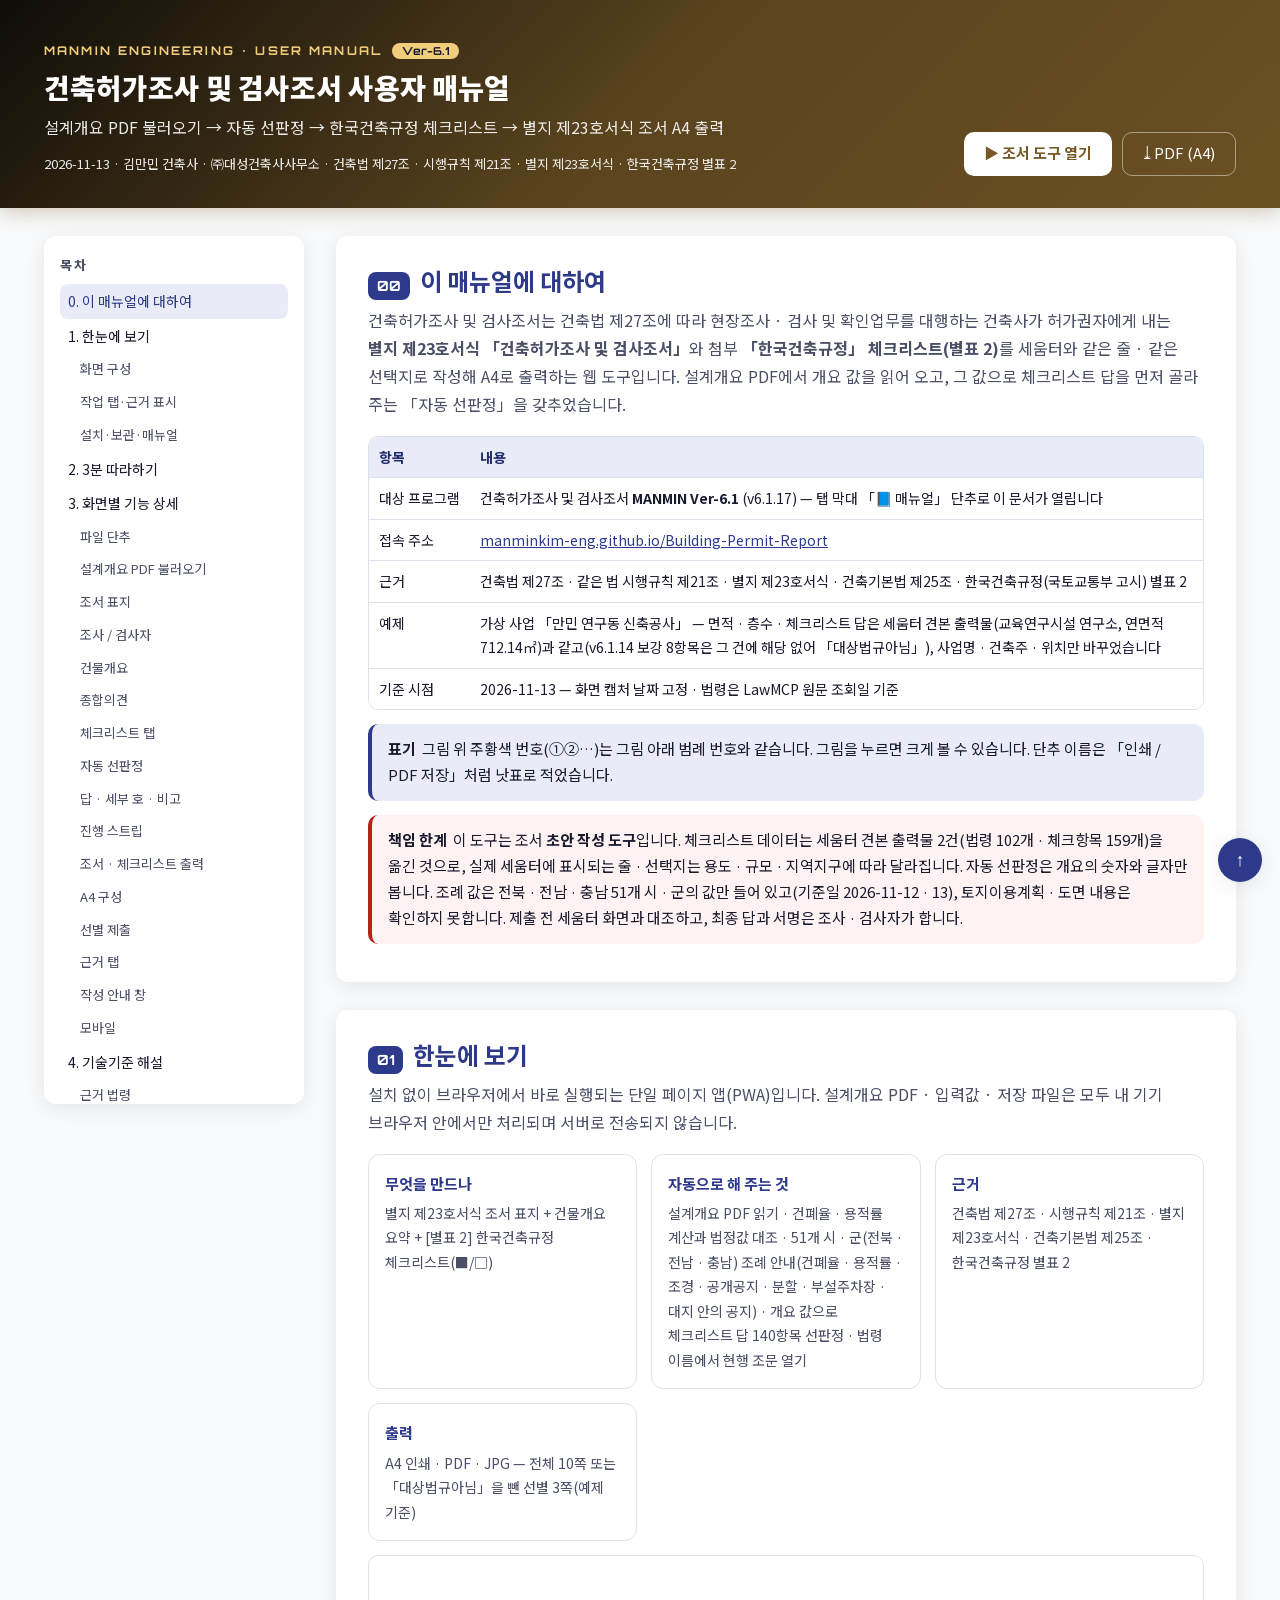
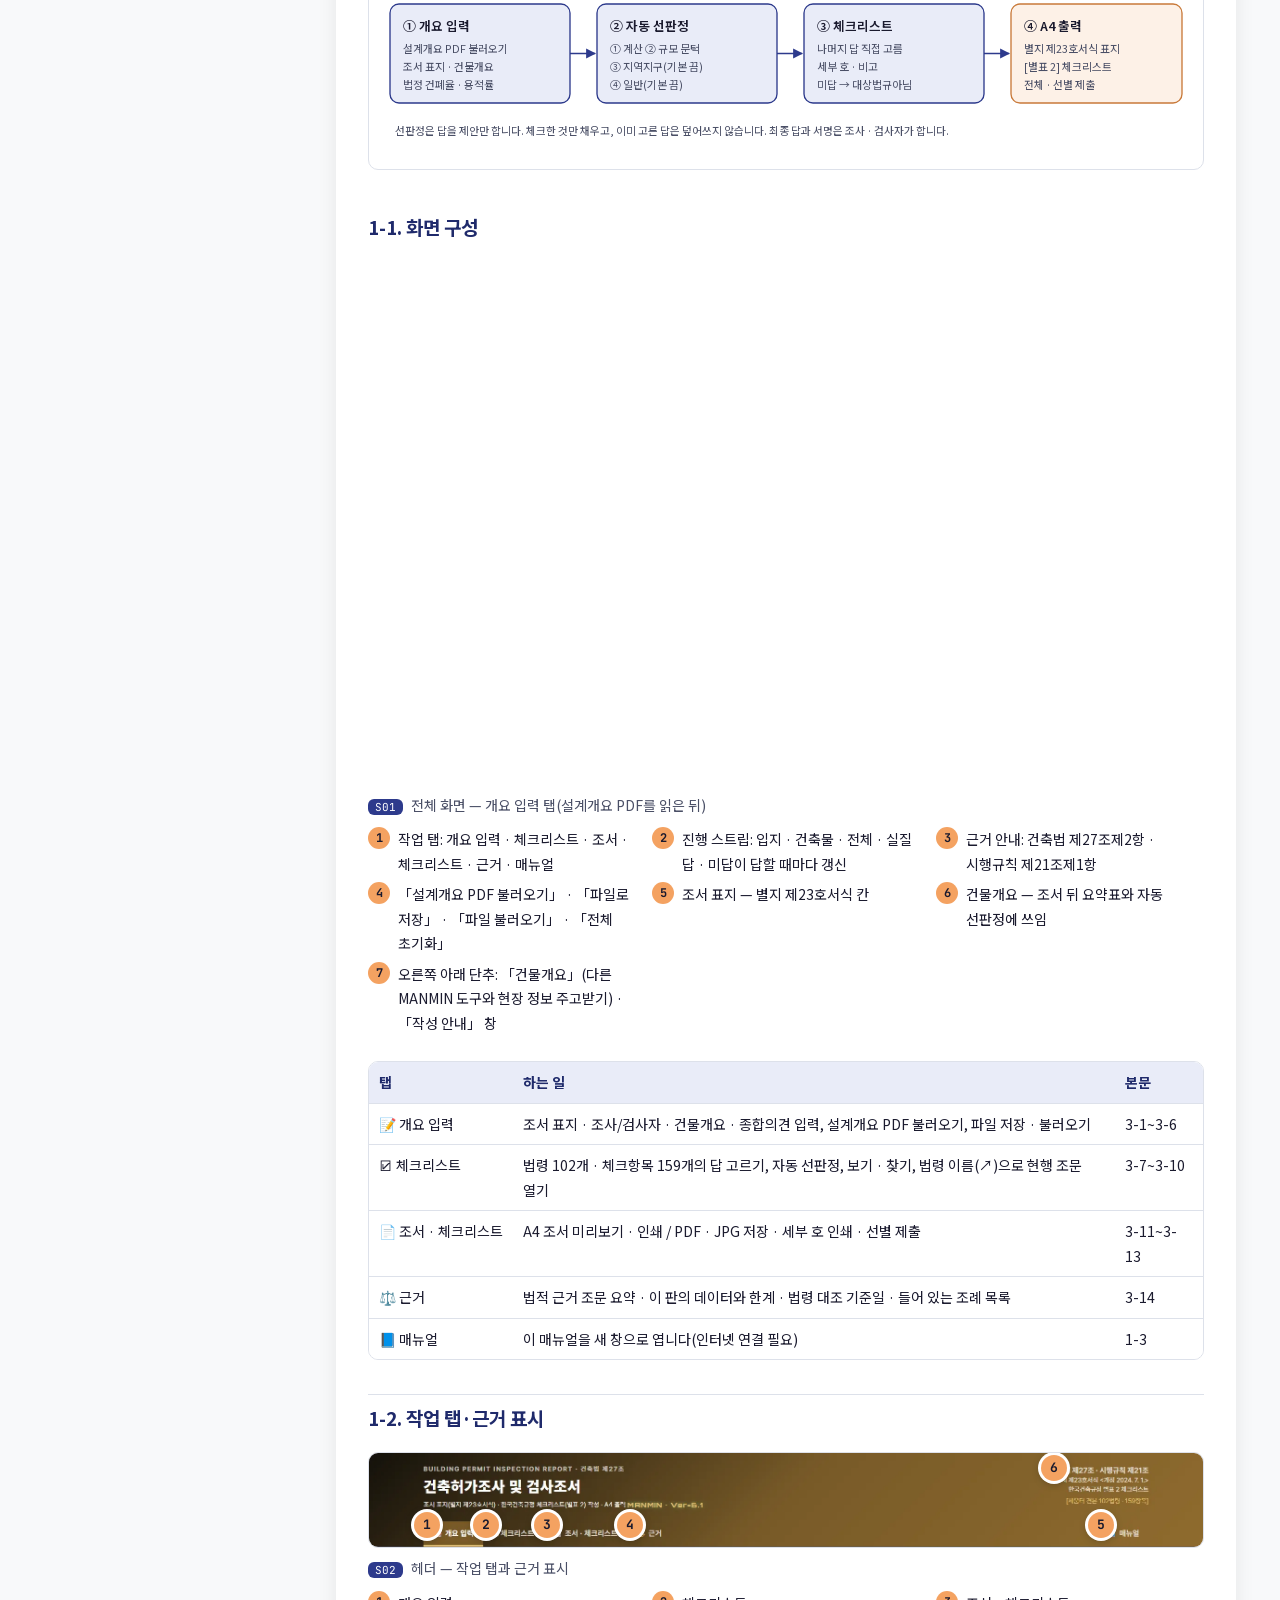
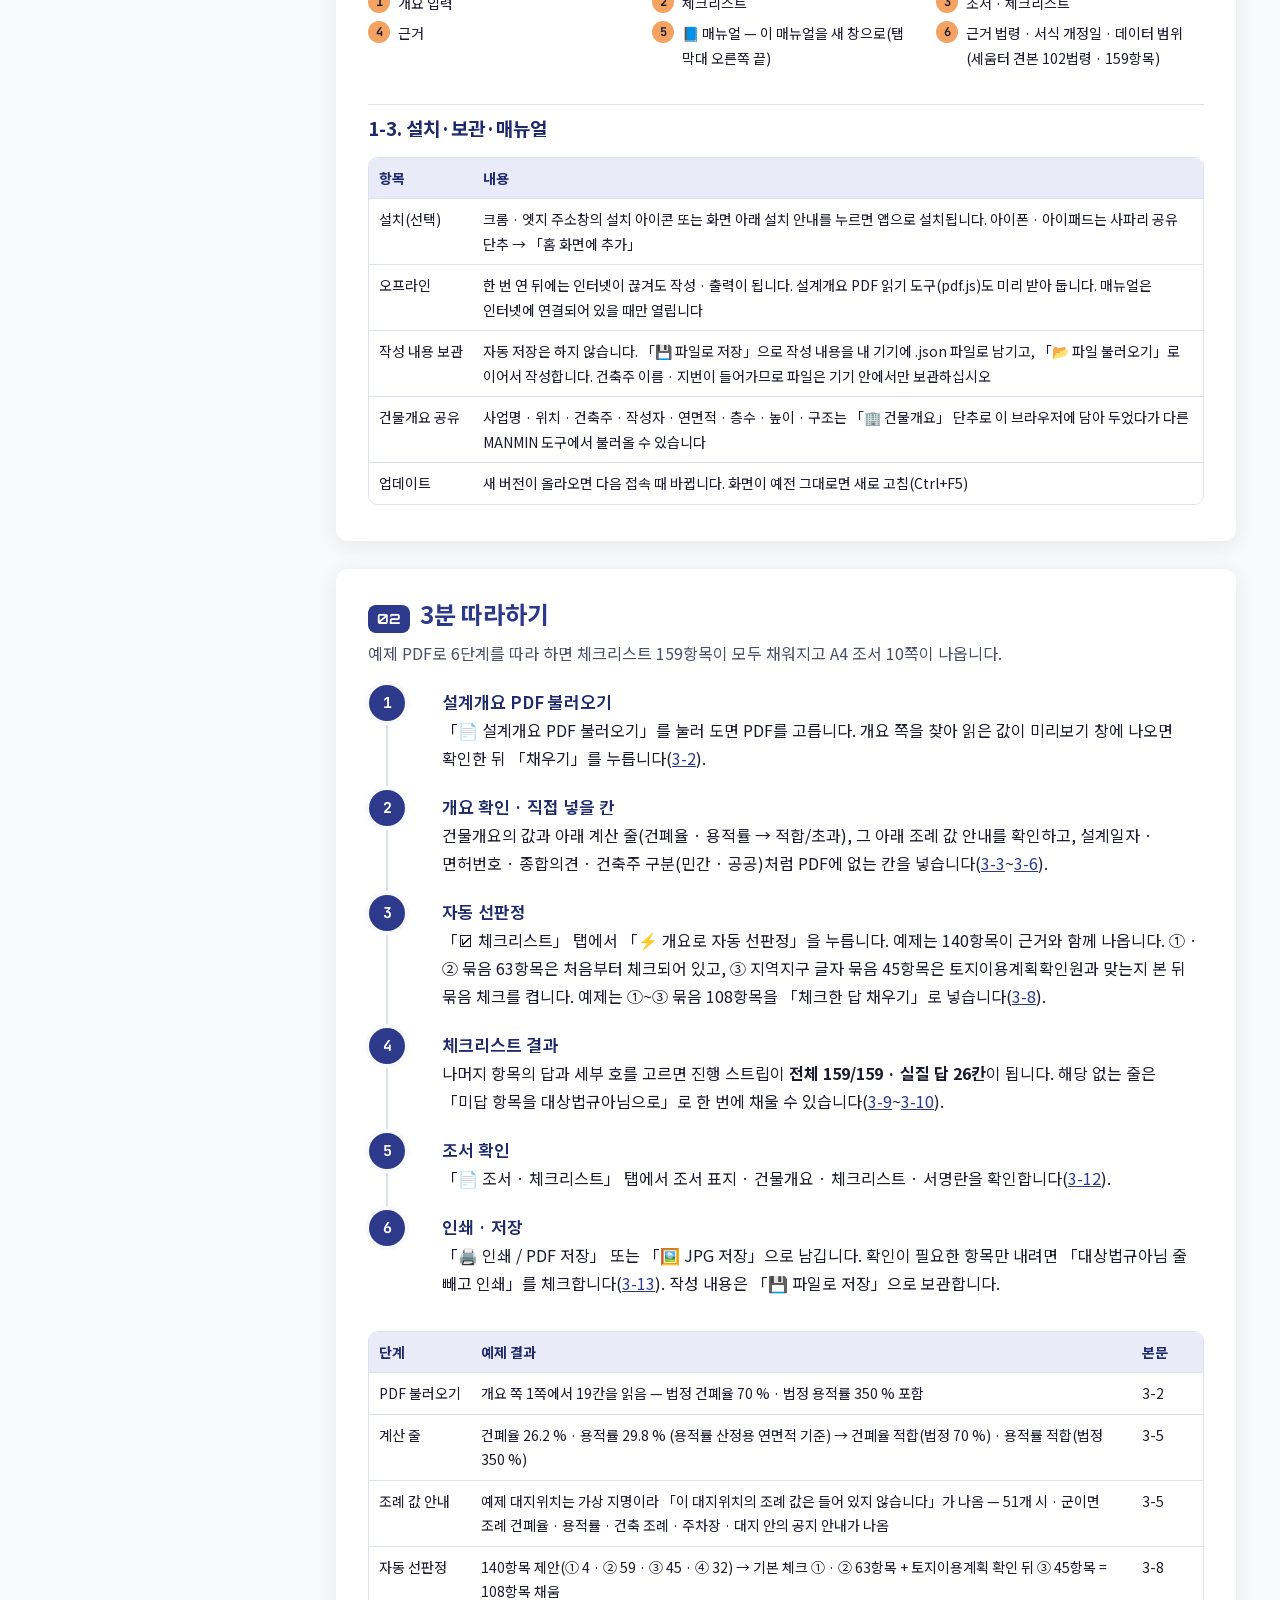
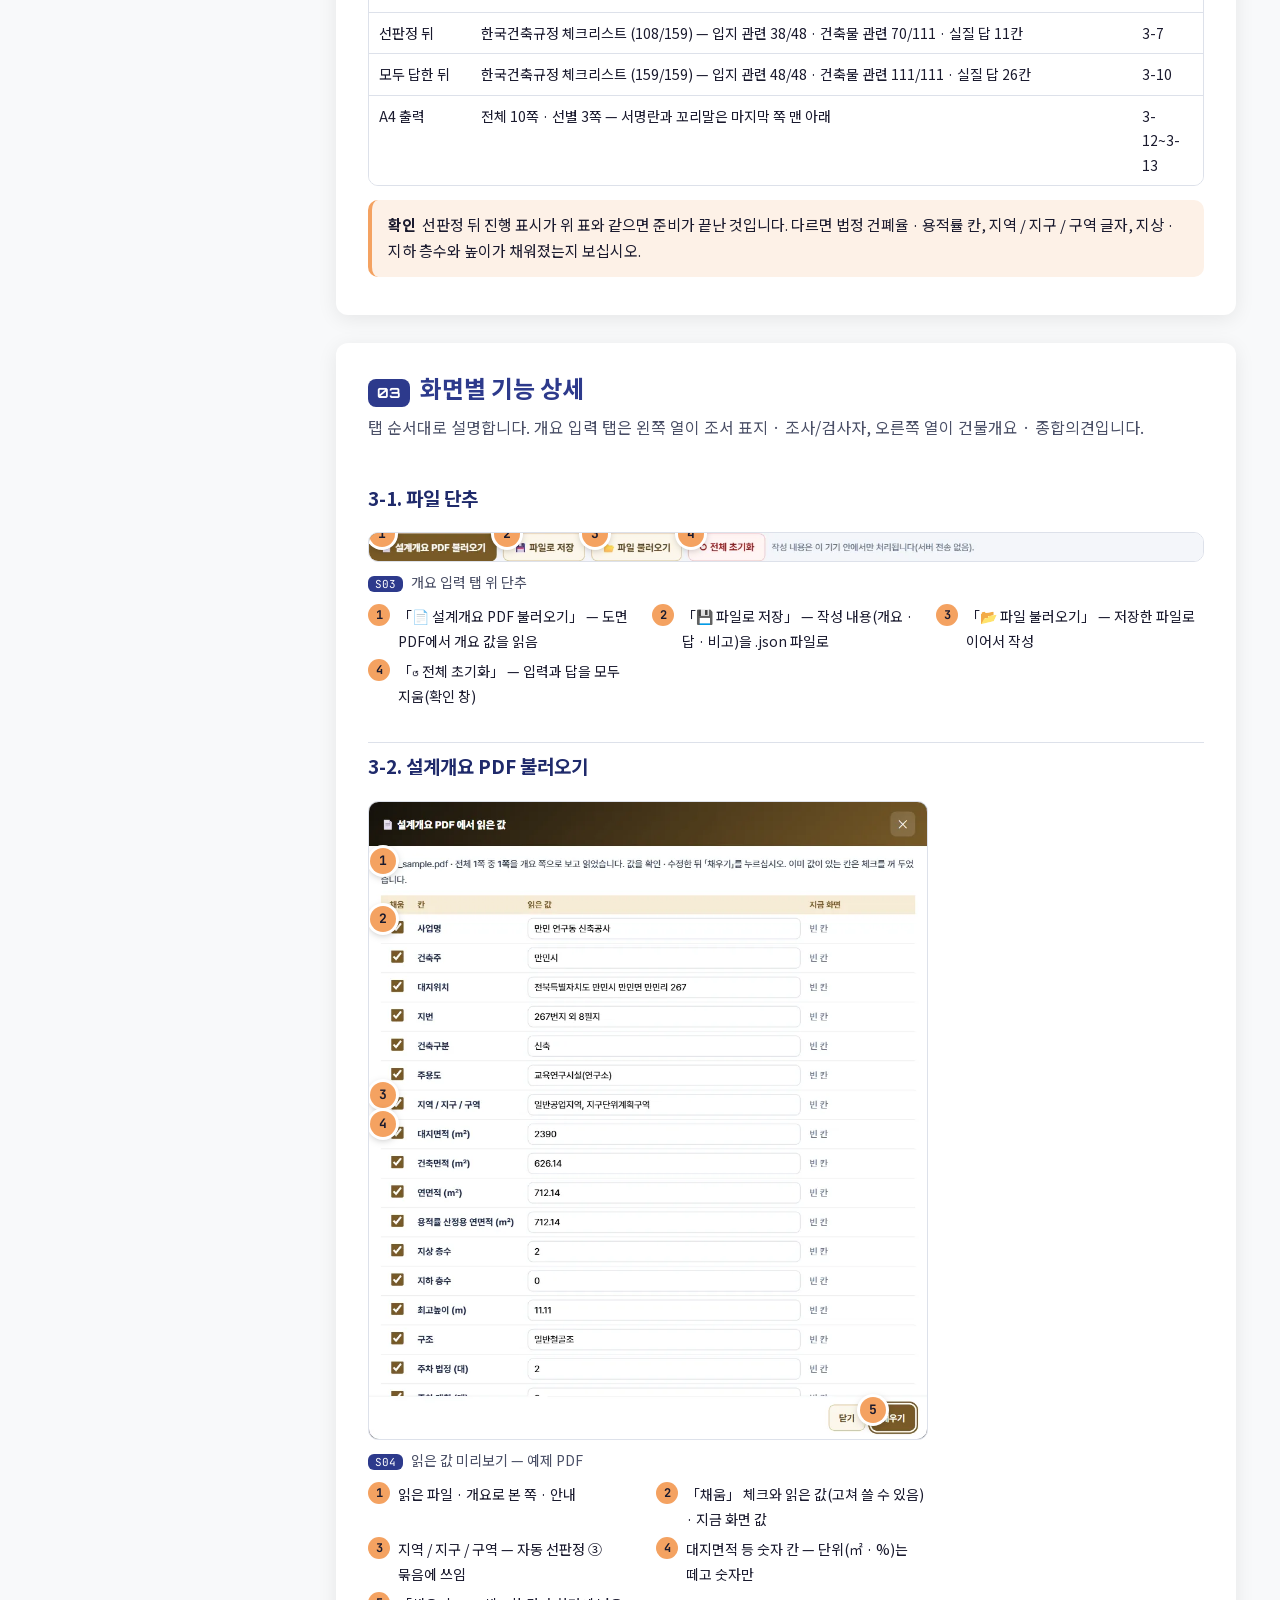
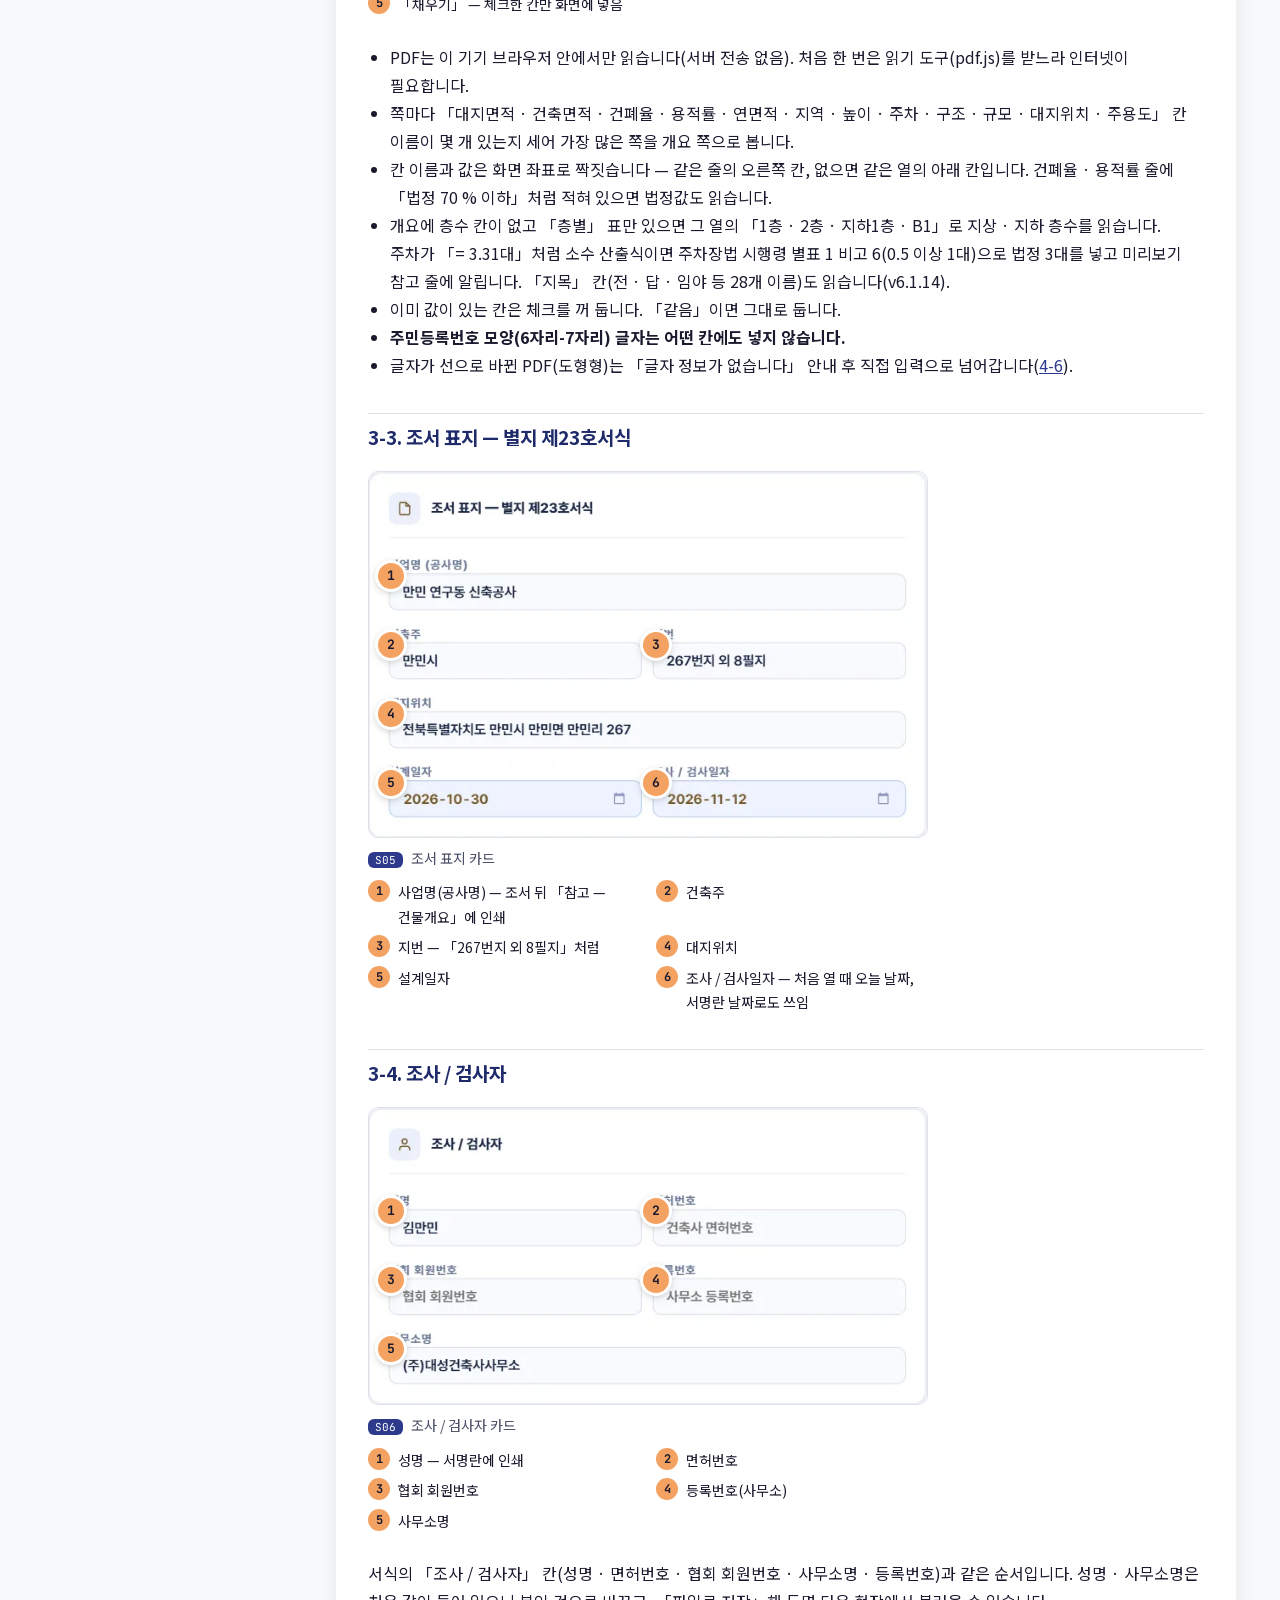
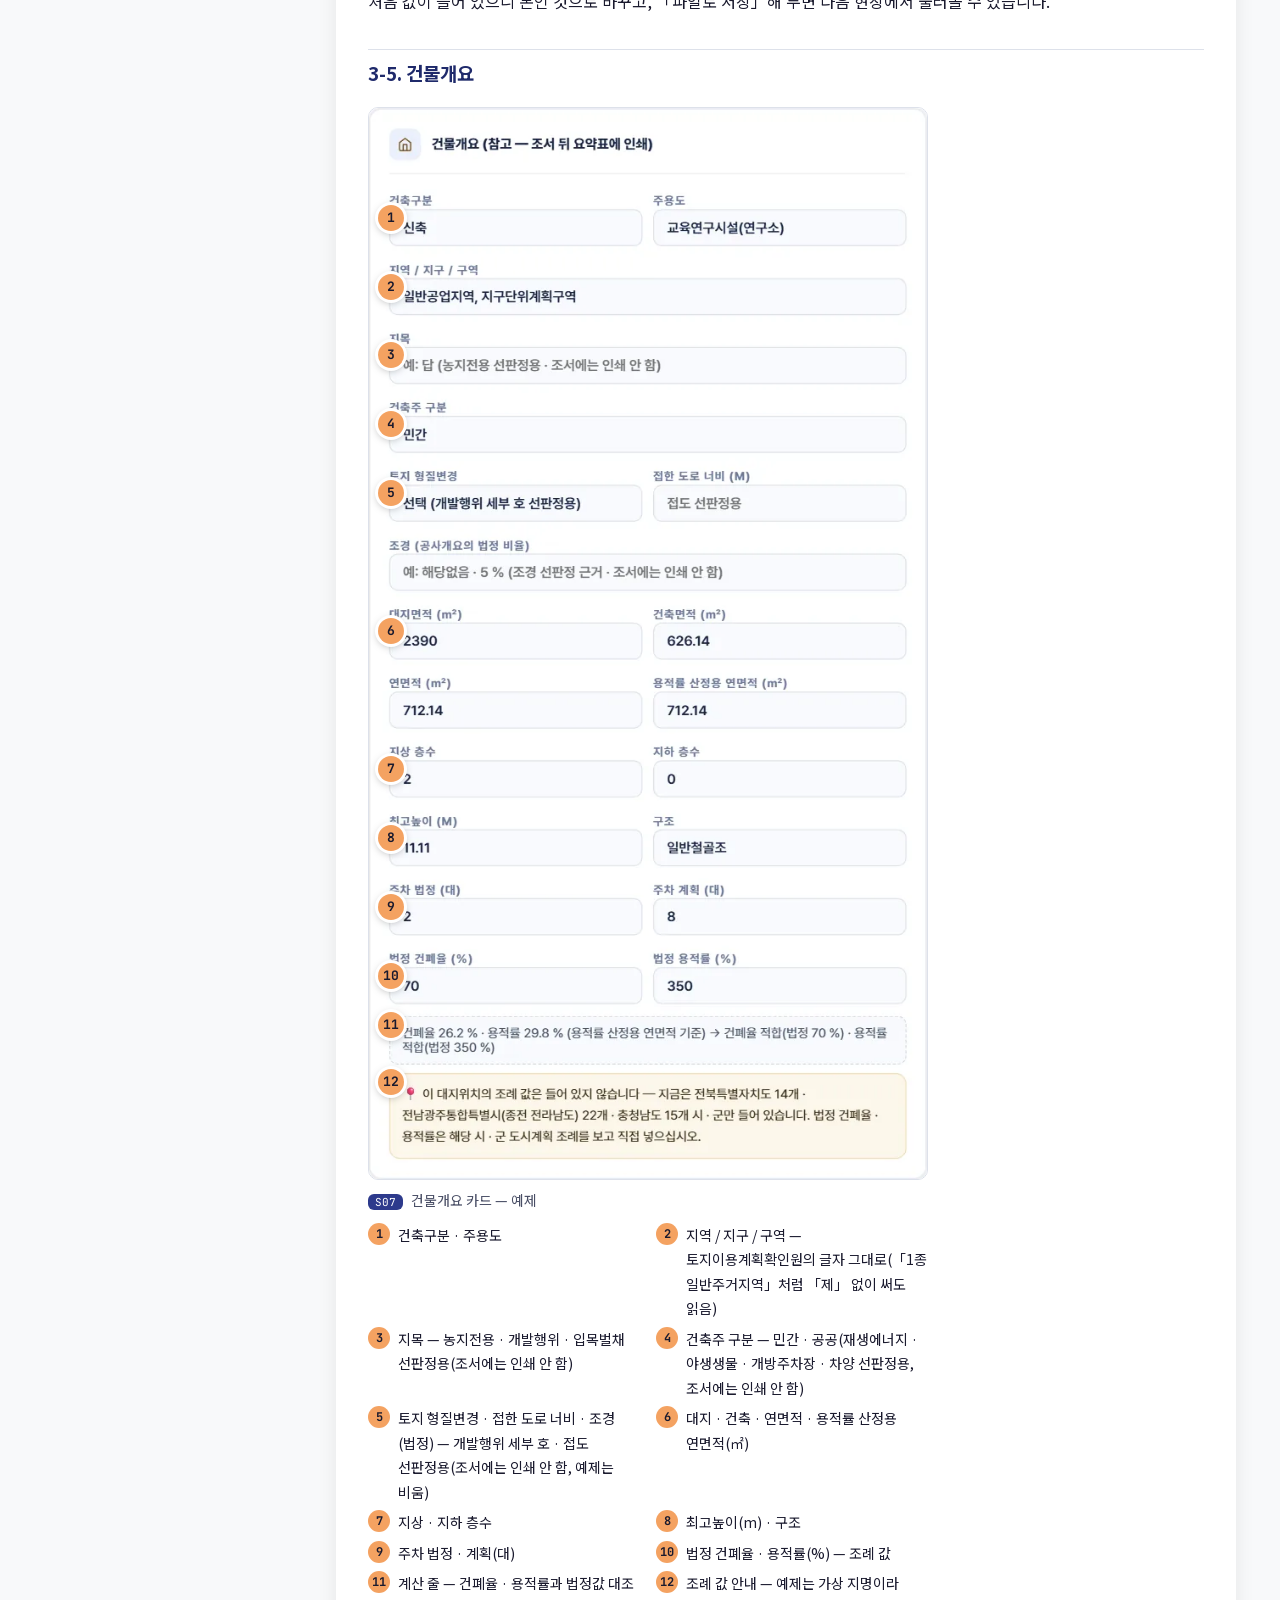
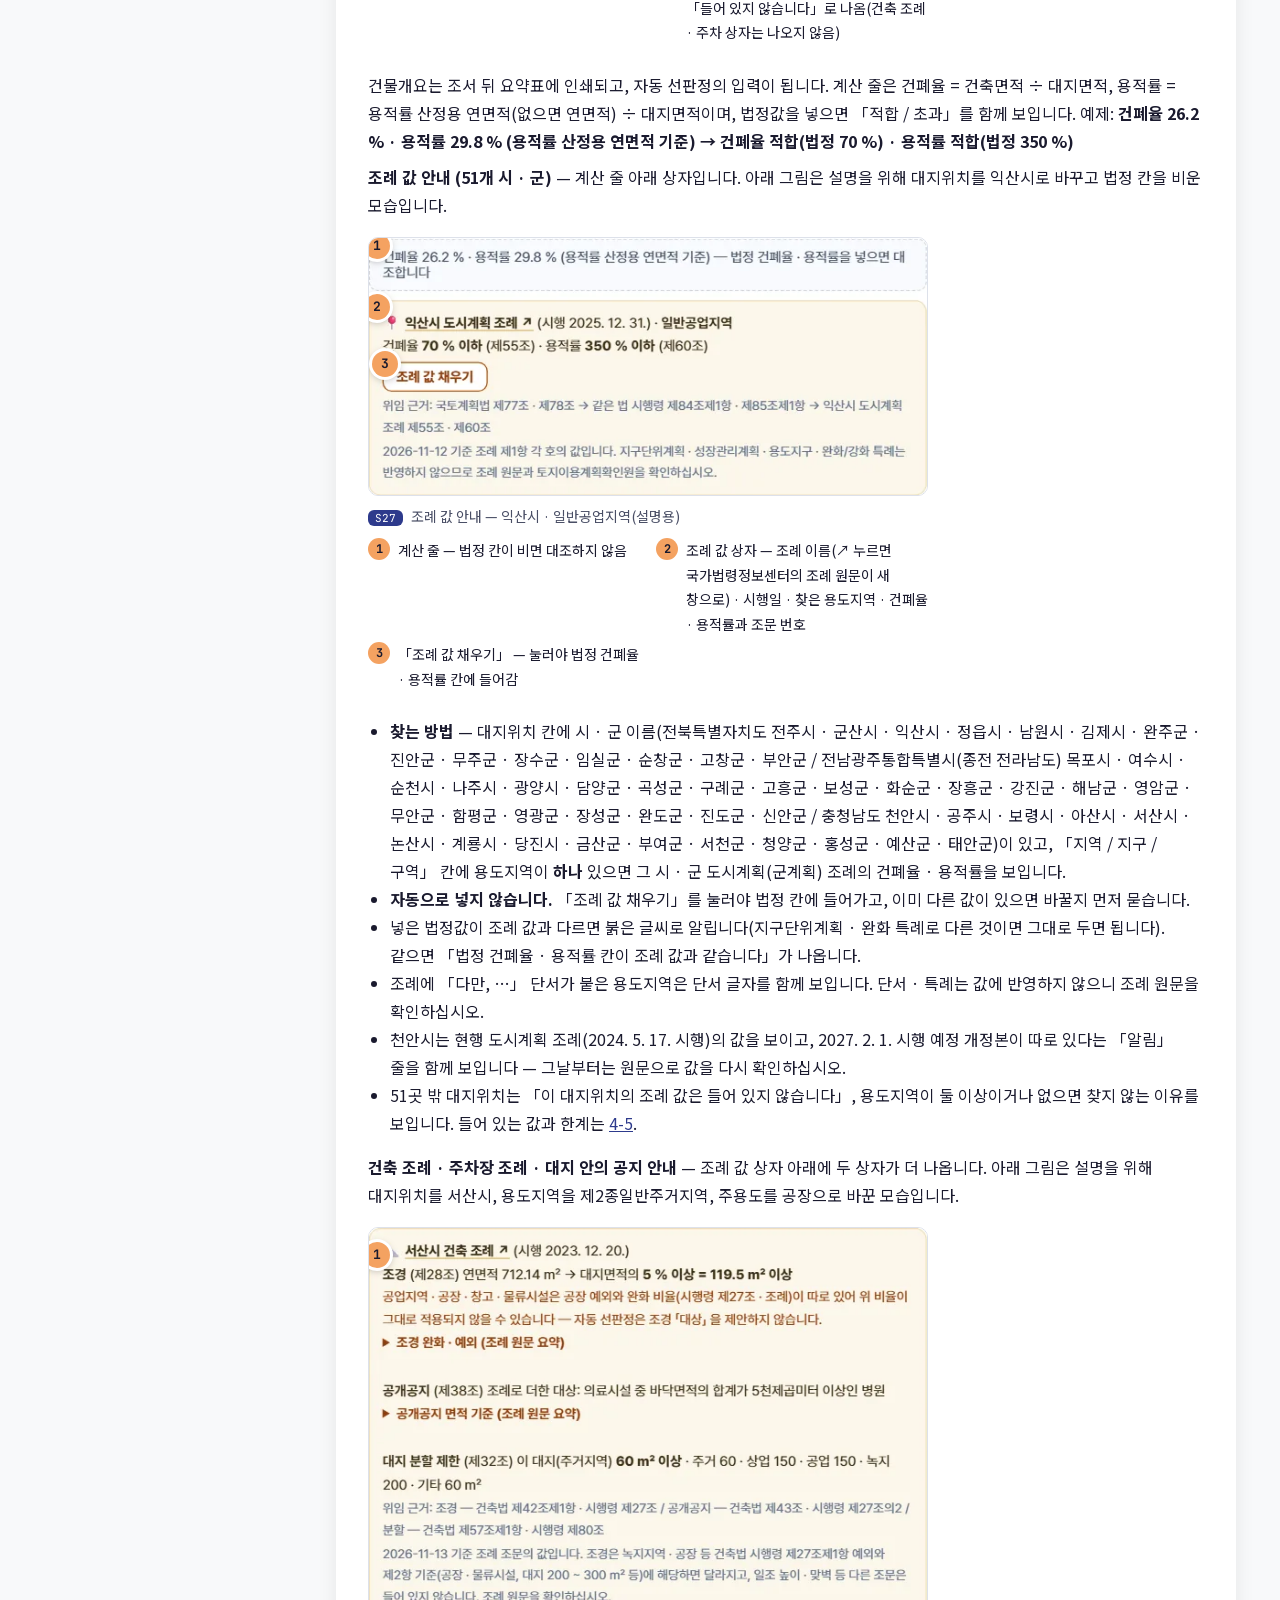
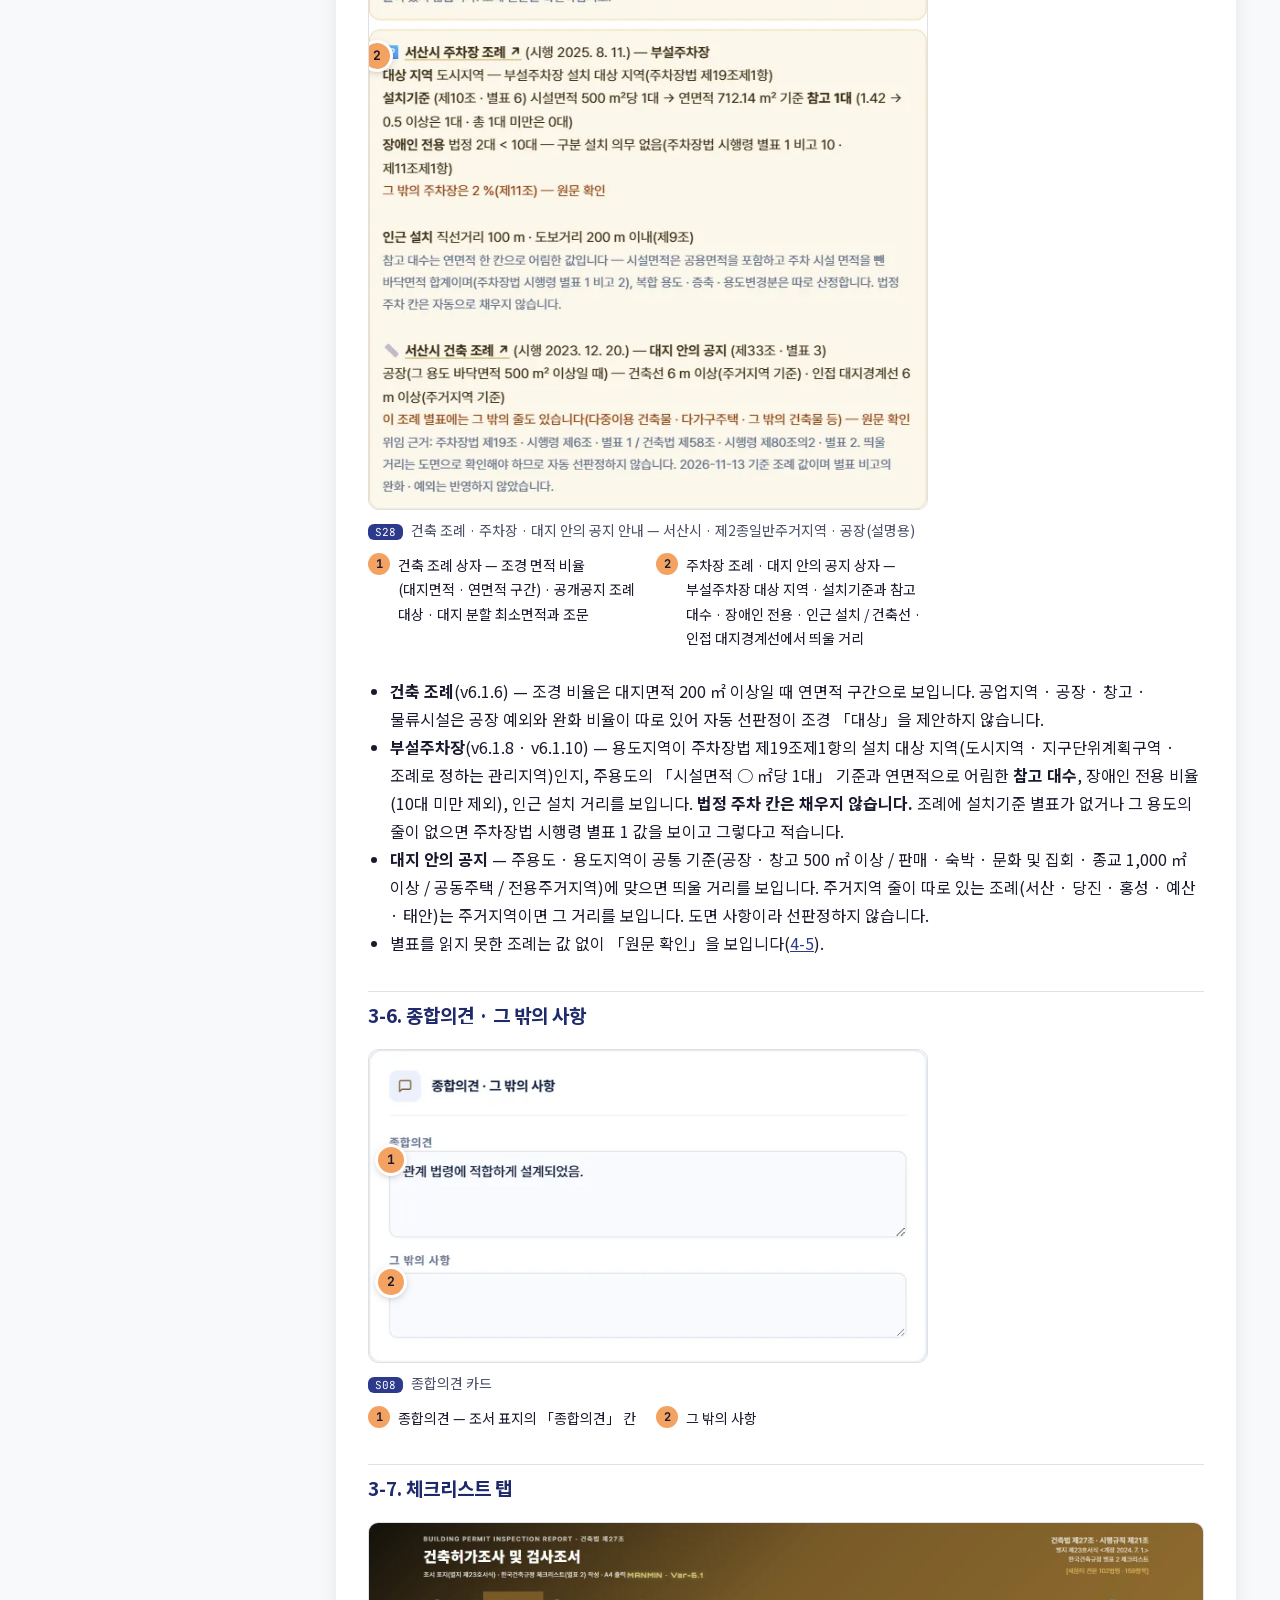
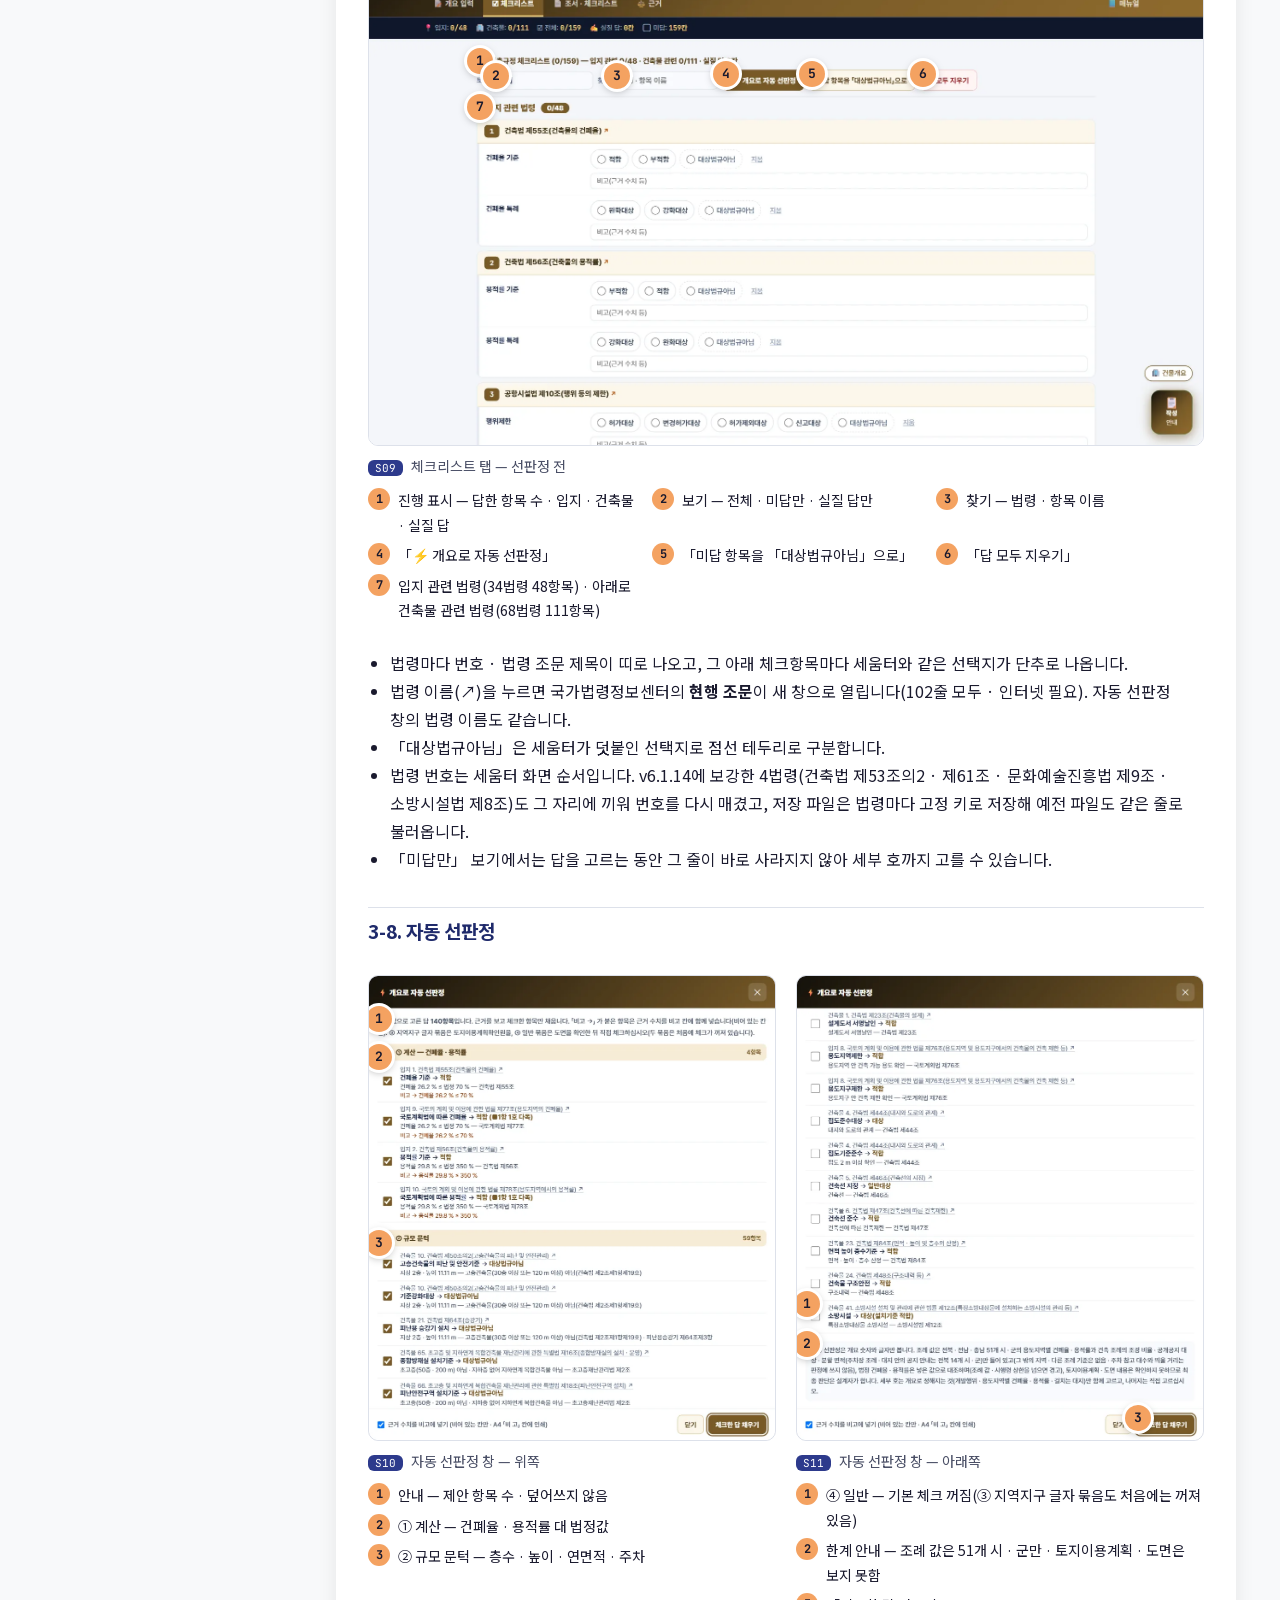
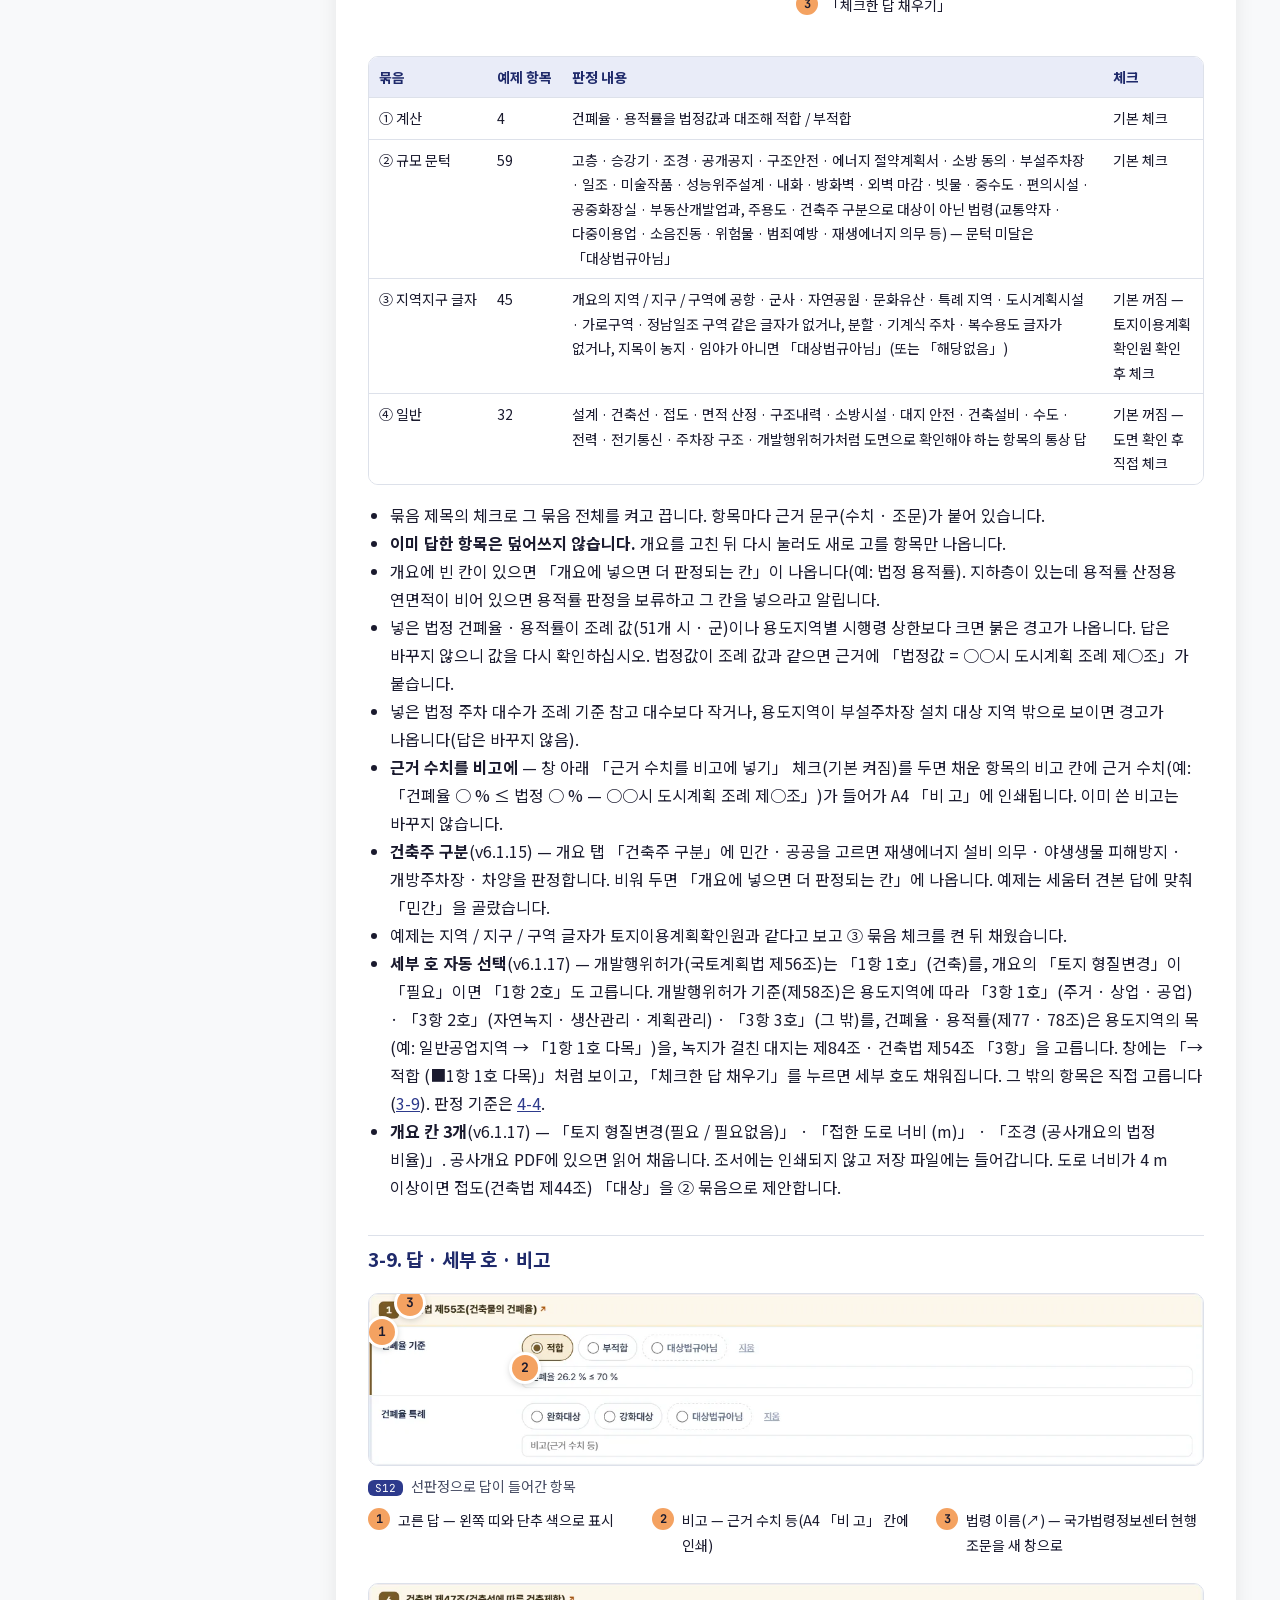
==== manual/index.html @ 9d76de22 "매뉴얼 v6.1.17 개정 — 세부 호 자동 선택 · 개요 칸 3개 · 4-4 기준표 · FAQ · A2 - 3-5 건물개요 그림: 토지 형질변경 · 접한 도로 너비 · 조경(법정" ====
<!doctype html>
<html lang="ko"><head>
<meta charset="utf-8"><meta name="viewport" content="width=device-width,initial-scale=1">
<title>건축허가조사 및 검사조서 사용자 매뉴얼 Ver-6.1 · MANMIN</title>
<meta name="description" content="건축허가조사 및 검사조서 MANMIN Ver-6.1 사용자 매뉴얼 — 별지 제23호서식 조서 · 한국건축규정 체크리스트 작성, 설계개요 PDF 불러오기, 자동 선판정, 조례 값 · 주차 · 대지 안의 공지 안내(51개 시 · 군), 법령 링크, A4 출력, 근거(건축법 제27조 · 시행규칙 제21조 · 건축기본법 제25조)">
<meta name="author" content="김만민 건축사 · ㈜대성건축사사무소">
<meta name="theme-color" content="#785a28"><meta name="color-scheme" content="light dark">
<link rel="stylesheet" href="./assets/fonts/manmin-fonts.css">
<style>:root{--mh-a:#14110b;--mh-b:#785a28;--mh-c:#8f6b2e;--mh-accent:#f1cd7c;--mh-shadow:rgba(120,90,40,.35);--mh-btn-ink:#785a28;--mh-veil:0.25;--mh-bp:50%}

:root{
  --navy:#2D3A8C;--navy-d:#1F2A6B;--navy-l:#E9ECF8;--accent:#F4A261;--accent-d:#C97A3A;--accent-l:#FDF1E7;
  --bg:#F8F9FA;--card:#FFFFFF;--text:#1A1A2E;--text2:#4A4F66;--line:#DDE1EA;--ok:#0F766E;--ng:#B42318;
  --r:12px;--pad:24px;--shadow:0 4px 20px rgba(0,0,0,.08);
}
*{box-sizing:border-box}
html{scroll-behavior:smooth;-webkit-text-size-adjust:100%}
body{margin:0;background:var(--bg);color:var(--text);font-family:var(--font-sans);font-size:16px;line-height:1.75;word-break:keep-all;overflow-wrap:anywhere}
a{color:var(--navy)}a:hover{color:var(--accent-d)}
code,kbd,.mono{font-family:var(--font-mono);font-size:.9em}
code{background:var(--navy-l);color:var(--navy-d);padding:1px 6px;border-radius:5px}
kbd{border:1px solid var(--line);border-bottom-width:2px;border-radius:5px;padding:0 6px;background:#fff}
/* 상단 */
.top{position:relative;background:linear-gradient(135deg,var(--mh-a),var(--mh-b) var(--mh-bp),var(--mh-c));color:#fff;box-shadow:0 2px 20px var(--mh-shadow)}
.top::before{content:"";position:absolute;inset:0;background:rgba(0,0,0,var(--mh-veil));pointer-events:none}
.top-in{position:relative;max-width:1240px;margin:0 auto;display:flex;justify-content:space-between;align-items:flex-end;gap:32px;flex-wrap:wrap;padding:40px 24px 32px}
.eyebrow{font-family:var(--font-brand);font-weight:700;font-size:12px;letter-spacing:.18em;color:var(--mh-accent)}
.top h1{font-size:28px;font-weight:900;margin:8px 0 6px;line-height:1.35}
.top .sub{opacity:.9;margin:0}
.mh-main{flex:1 1 640px;min-width:0}
.mh-eb{display:flex;align-items:center;gap:10px;flex-wrap:wrap}
.mh-ver{font:700 11px var(--font-brand);background:var(--mh-accent);color:#1A1A2E;border-radius:999px;padding:1px 10px}
.mh-meta{margin:12px 0 0;font-size:13px;color:rgba(255,255,255,.9)}
.mh-act{display:flex;gap:10px;flex-wrap:wrap}
.mh-btn{display:inline-flex;align-items:center;justify-content:center;gap:8px;min-height:44px;padding:0 20px;border-radius:10px;font-size:15px;text-decoration:none}
.mh-btn.pri{background:#fff;color:var(--mh-btn-ink);font-weight:700}
.mh-btn.sec{border:1px solid rgba(255,255,255,.45);color:#fff}
.mh-btn.pri:hover{background:var(--mh-accent);color:#1A1A2E}.mh-btn.sec:hover{background:rgba(255,255,255,.12);color:#fff}
.mh-btn:focus-visible{outline:3px solid var(--mh-accent);outline-offset:2px}
.mh-prog{position:fixed;top:0;left:0;right:0;height:3px;z-index:50;pointer-events:none}
.mh-prog i{display:block;height:100%;width:0;background:var(--mh-accent)}
.toc-sum{display:none}
/* 레이아웃 */
.wrap{max-width:1240px;margin:0 auto;padding:28px 24px 80px;display:grid;grid-template-columns:260px minmax(0,1fr);gap:32px}
nav.toc{position:sticky;top:16px;align-self:start;max-height:calc(100vh - 32px);overflow:auto;background:var(--card);border-radius:var(--r);box-shadow:var(--shadow);padding:18px 16px;font-size:14px}
nav.toc h2{font-size:13px;letter-spacing:.12em;color:var(--text2);margin:0 0 8px}
nav.toc ol{list-style:none;margin:0;padding:0}
nav.toc li a{display:block;padding:5px 8px;border-radius:8px;text-decoration:none;color:var(--text)}
nav.toc li a:hover,nav.toc li a.on{background:var(--navy-l);color:var(--navy)}
nav.toc li.sub a{padding-left:20px;font-size:13px;color:var(--text2)}
main{min-width:0}
section.ch{background:var(--card);border-radius:var(--r);box-shadow:var(--shadow);padding:var(--pad) calc(var(--pad) + 8px);margin-bottom:28px}
section.ch>h2{font-size:24px;font-weight:700;color:var(--navy);margin:0 0 4px;display:flex;align-items:baseline;gap:10px}
section.ch>h2 .n{font-family:var(--font-brand);font-weight:700;font-size:14px;color:#fff;background:var(--navy);border-radius:8px;padding:2px 9px}
section.ch>.lead{color:var(--text2);margin:0 0 18px}
h3{font-size:19px;color:var(--navy-d);margin:34px 0 10px;padding-top:6px;border-top:1px solid var(--line)}
h3:first-of-type{border-top:0}
h4{font-size:16px;margin:22px 0 8px}
p{margin:8px 0}
ul,ol{padding-left:22px}
.note,.tip,.warn{border-radius:10px;padding:12px 16px;margin:14px 0;font-size:15px}
.note{background:var(--navy-l);border-left:4px solid var(--navy)}
.tip{background:var(--accent-l);border-left:4px solid var(--accent)}
.warn{background:#FEF3F2;border-left:4px solid var(--ng)}
.note b:first-child,.tip b:first-child,.warn b:first-child{margin-right:6px}
/* 표 */
.tbl{overflow-x:auto;margin:12px 0;border:1px solid var(--line);border-radius:10px}
table{border-collapse:collapse;width:100%;font-size:14px;background:#fff}
th,td{border-bottom:1px solid var(--line);padding:8px 10px;text-align:left;vertical-align:top}
th{background:var(--navy-l);color:var(--navy-d);font-weight:700;white-space:nowrap}
tr:last-child td{border-bottom:0}
td.num,th.num{text-align:right;font-family:var(--font-mono);white-space:nowrap}
.ok{color:var(--ok);font-weight:700}.ng{color:var(--ng);font-weight:700}
/* 그림 */
figure.shot{margin:18px 0 26px}
figure.shot .frame{position:relative;border:1px solid var(--line);border-radius:10px;overflow:hidden;background:#fff;cursor:zoom-in}
figure.shot img{display:block;width:100%;height:auto}
figure.narrow{max-width:420px}
.pin{position:absolute;transform:translate(-50%,-50%);width:26px;height:26px;border-radius:50%;background:var(--accent);color:#1A1A2E;font:700 13px/26px var(--font-mono);text-align:center;box-shadow:0 0 0 3px #fff,0 2px 8px rgba(0,0,0,.35);pointer-events:none}
figcaption{font-size:14px;color:var(--text2);margin-top:8px}
.fno{font-family:var(--font-mono);font-size:11px;background:var(--navy);color:#fff;border-radius:6px;padding:1px 7px;margin-right:8px}
ol.legend{list-style:none;padding:0;margin:10px 0 0;display:grid;grid-template-columns:repeat(auto-fill,minmax(260px,1fr));gap:6px 16px;font-size:14px}
ol.legend li{display:flex;gap:8px;align-items:flex-start}
ol.legend b{flex:0 0 22px;height:22px;border-radius:50%;background:var(--accent);font:700 12px/22px var(--font-mono);text-align:center}
.pair{display:grid;grid-template-columns:1fr 1fr;gap:20px;align-items:start}
/* 단계 */
.steps{counter-reset:st;list-style:none;padding:0;margin:16px 0}
.steps>li{counter-increment:st;position:relative;padding:4px 0 18px 54px;border-left:2px solid var(--line);margin-left:18px}
.steps>li:last-child{border-left-color:transparent}
.steps>li::before{content:counter(st);position:absolute;left:-19px;top:0;width:36px;height:36px;border-radius:50%;background:var(--navy);color:#fff;font:700 15px/36px var(--font-mono);text-align:center;box-shadow:0 0 0 4px var(--bg)}
.steps>li>b.t{display:block;font-size:17px;color:var(--navy-d);margin-bottom:2px}
/* 수식 */
.eq{font-family:var(--font-mono);background:#0F1630;color:#E8ECFF;border-radius:10px;padding:14px 18px;margin:12px 0;overflow-x:auto;font-size:14px;line-height:1.9;white-space:pre}
.eq .c{color:#9AA6D6}
.svgbox{background:#fff;border:1px solid var(--line);border-radius:10px;padding:12px;margin:14px 0;overflow-x:auto}
.svgbox svg{display:block;width:100%;min-width:640px;height:auto}
.cards{display:grid;grid-template-columns:repeat(auto-fill,minmax(220px,1fr));gap:14px;margin:14px 0}
.card{border:1px solid var(--line);border-radius:var(--r);padding:16px;background:#fff}
.card h5{margin:0 0 4px;font-size:15px;color:var(--navy)}
.card p{margin:0;font-size:14px;color:var(--text2)}
footer.foot{max-width:1240px;margin:0 auto;padding:0 24px 40px;color:var(--text2);font-size:13px}
/* 라이트박스 */
#lb{position:fixed;inset:0;background:rgba(10,14,30,.88);display:none;align-items:center;justify-content:center;z-index:99;cursor:zoom-out;padding:16px}
#lb.open{display:flex}#lb img{max-width:100%;max-height:100%;border-radius:8px;background:#fff}
.totop{position:fixed;right:18px;bottom:18px;width:44px;height:44px;border-radius:50%;background:var(--navy);color:#fff;border:0;font-size:18px;box-shadow:var(--shadow);cursor:pointer}
/* 반응형 5단계 */
@media (max-width:1240px){.wrap{grid-template-columns:230px minmax(0,1fr);gap:24px}}
@media (max-width:1024px){.wrap{grid-template-columns:1fr}nav.toc{position:static;max-height:none}nav.toc ol{columns:2}}
@media (max-width:760px){.pair{grid-template-columns:1fr}section.ch{padding:20px 18px}.top h1{font-size:24px}}
@media (max-width:640px){nav.toc ol{columns:1}body{font-size:15px}}
@media (max-width:480px){.wrap,.top-in{padding-left:16px;padding-right:16px}.pin{width:22px;height:22px;font-size:11px;line-height:22px}}
@media (max-width:400px){section.ch>h2{font-size:20px}}
/* v-mh1 D4 접이식 목차 · D9 터치 44px (≤1024px) */
@media (max-width:1024px){
  nav.toc{padding:0 16px}
  nav.toc .toc-sum{display:flex;align-items:center;justify-content:space-between;min-height:48px;font-weight:700;font-size:14px;color:var(--navy);cursor:pointer;list-style:none}
  nav.toc .toc-sum::-webkit-details-marker{display:none}
  nav.toc details:not([open]) ol,nav.toc details:not([open]) h2{display:none}
  nav.toc details[open]{padding-bottom:12px}
  nav.toc li a{display:flex;align-items:center;min-height:44px;padding:0 8px}
}
/* v-mh1 D5 좁은 화면 헤드 */
@media (max-width:640px){
  .top-in{padding:28px 16px 24px;gap:16px}.top h1{font-size:22px}.top .sub{font-size:13px}.mh-meta{font-size:12px}
  .mh-act{display:grid;grid-template-columns:repeat(2,minmax(0,1fr));width:100%}.mh-btn{padding:0 8px;font-size:14px}
}
@media (max-width:480px){.eyebrow{letter-spacing:.04em}.mh-eb{gap:8px}}
@media (prefers-reduced-motion:reduce){html{scroll-behavior:auto}}
/* A4 인쇄 */
@page{size:A4;margin:14mm 12mm 14mm}
@media print{
  *{-webkit-print-color-adjust:exact;print-color-adjust:exact}
  body{background:#fff;font-size:10.5pt}
  nav.toc,.totop,#lb{display:none!important}
  .wrap{display:block;padding:0}
  section.ch{box-shadow:none;padding:0 0 8mm;margin:0;break-before:page}
  main{padding-bottom:8mm}
  section.ch:first-of-type{break-before:auto}
  figure.shot,.tbl,.eq,.svgbox,.note,.tip,.warn,.steps>li{break-inside:avoid}
  h3,h4{break-after:avoid}
  .top{border-radius:0;box-shadow:none}
  .mh-prog,.mh-act{display:none!important}
  .mh-meta{color:#fff}
  .pfoot{position:fixed;bottom:0;left:0;right:0;height:6mm;background:#fff;font-size:8pt;color:#666;border-top:1px solid #ccc;padding-top:1.5mm;display:flex;justify-content:space-between}
}
.pfoot{display:none}
@media print{.pfoot{display:flex}}
/* ── 좁은 화면 대응(r1 · 2026-10-12) : 화면 전용 — 인쇄·PDF에는 영향 없음 ── */
@media screen and (max-width:640px){
  .k1 td:first-child,.k1 th:first-child{white-space:normal}
  /* 글 표(숫자 칸 없는 표) → 행마다 카드로 쌓기 */
  .tbl.stack{border:0;border-radius:0;overflow:visible}
  .tbl.stack table,.tbl.stack tbody,.tbl.stack tr,.tbl.stack td{display:block;width:auto}
  .tbl.stack thead{position:absolute;width:1px;height:1px;overflow:hidden;clip:rect(0 0 0 0)}
  .tbl.stack table{background:transparent}
  .tbl.stack tr{border:1px solid var(--line);border-radius:10px;background:#fff;margin:0 0 10px;overflow:hidden}
  .tbl.stack td{border-bottom:1px solid var(--line);padding:8px 12px}
  .tbl.stack tr td:last-child{border-bottom:0}
  .tbl.stack td:first-child{background:var(--navy-l);color:var(--navy-d);font-weight:700}
  .tbl.stack td[data-th]:not(:first-child)::before{content:attr(data-th);display:block;font-size:12px;font-weight:700;color:var(--text2);margin-bottom:2px}
  .tbl.stack.c2 td[data-th]:not(:first-child)::before{display:none}
  .tbl.stack td:empty{display:none}
  /* 숫자 표 → 표 모양 유지, 글자·여백 축소, 넘치면 좌우로 밀기(오른쪽 그림자로 표시) */
  .tbl:not(.stack){background:linear-gradient(to right,#fff 30%,rgba(255,255,255,0)) left/40px 100% no-repeat local,linear-gradient(to left,#fff 30%,rgba(255,255,255,0)) right/40px 100% no-repeat local,radial-gradient(farthest-side at 100% 50%,rgba(26,26,46,.22),transparent) right/12px 100% no-repeat scroll,#fff}
  .tbl:not(.stack) table{font-size:13px;background:transparent}
  .tbl:not(.stack) th,.tbl:not(.stack) td{padding:7px 8px}
  /* 수식 → 줄바꿈 허용 */
  .eq{white-space:pre-wrap;word-break:keep-all;font-size:13px;line-height:1.75;padding:12px 14px}
  .eq .c{display:block;padding-left:1em}
  .svgbox{position:relative}
  .svgbox::after{content:"← 좌우로 밀어서 보기 →";display:block;text-align:center;font-size:12px;color:var(--text2);margin-top:6px;position:sticky;left:0}
  ol.legend{grid-template-columns:1fr}
  .steps>li{padding-left:34px;margin-left:14px}
}
.rev{white-space:nowrap}
@media print{.rev{display:none}}
/* v-mh1 D6 다크 모드(화면 전용 · 헤드 색 불변 · 그림과 흐름도는 흰 바탕 유지) */
@media screen and (prefers-color-scheme:dark){
  :root{--bg:#0F1420;--card:#171D2C;--text:#E6E8EF;--text2:#A9AFC3;--line:#2A3245;--navy-l:#232B45;--accent-l:#33281D;--shadow:0 4px 20px rgba(0,0,0,.35)}
  a,section.ch>h2,h3,.steps>li>b.t,.card h5,nav.toc li a.on,nav.toc .toc-sum{color:#AEB8F5}
  a:hover{color:#F4A261}
  code{background:var(--navy-l);color:#C9D0FA}
  kbd{background:var(--card);color:var(--text)}
  table,.card,nav.toc,section.ch{background:var(--card)}
  th{background:var(--navy-l);color:#C9D0FA}
  .note{border-left-color:#7F8CE0}
  .warn{background:#3A1F22}
  .ok{color:#5EEAD4}.ng{color:#FDA29B}
  figure.shot .frame,.svgbox{background:#fff;border-color:var(--line)}
  .tbl.stack tr{background:var(--card)}
  .tbl.stack td:first-child{color:#C9D0FA}
  .tbl:not(.stack){background:var(--card)}
}
@media screen and (prefers-color-scheme:dark) and (max-width:640px){
  .tbl:not(.stack){background:linear-gradient(to right,var(--card) 30%,rgba(23,29,44,0)) left/40px 100% no-repeat local,linear-gradient(to left,var(--card) 30%,rgba(23,29,44,0)) right/40px 100% no-repeat local,radial-gradient(farthest-side at 100% 50%,rgba(0,0,0,.5),transparent) right/12px 100% no-repeat scroll,var(--card)}
}
</style>
</head><body>
<div class="mh-prog" aria-hidden="true"><i></i></div>
<header class="top"><div class="top-in">
<div class="mh-main">
<div class="mh-eb"><span class="eyebrow">MANMIN ENGINEERING · USER MANUAL</span><span class="mh-ver">Ver-6.1</span></div>
<h1>건축허가조사 및 검사조서 사용자 매뉴얼</h1>
<p class="sub">설계개요 PDF 불러오기 → 자동 선판정 → 한국건축규정 체크리스트 → 별지 제23호서식 조서 A4 출력</p>
<p class="mh-meta">2026-11-13 · 김만민 건축사 · ㈜대성건축사사무소 · 건축법 제27조 · 시행규칙 제21조 · 별지 제23호서식 · 한국건축규정 별표 2</p>
</div>
<div class="mh-act"><a class="mh-btn pri" href="../index.html" aria-label="건축허가조사 및 검사조서 열기">▶ 조서 도구 열기</a><a class="mh-btn sec" href="BPR_사용자매뉴얼_Ver-6.1.pdf" download>⤓ PDF (A4)</a></div>
</div></header>
<div class="wrap"><nav class="toc" aria-label="목차"><details open><summary class="toc-sum">목차 <span aria-hidden="true">▾</span></summary><h2>목차</h2><ol><li><a href="#ch0">0. 이 매뉴얼에 대하여</a></li><li><a href="#ch1">1. 한눈에 보기</a></li><li class="sub"><a href="#s1-1">화면 구성</a></li><li class="sub"><a href="#s1-2">작업 탭·근거 표시</a></li><li class="sub"><a href="#s1-3">설치·보관·매뉴얼</a></li><li><a href="#ch2">2. 3분 따라하기</a></li><li><a href="#ch3">3. 화면별 기능 상세</a></li><li class="sub"><a href="#s3-1">파일 단추</a></li><li class="sub"><a href="#s3-2">설계개요 PDF 불러오기</a></li><li class="sub"><a href="#s3-3">조서 표지</a></li><li class="sub"><a href="#s3-4">조사 / 검사자</a></li><li class="sub"><a href="#s3-5">건물개요</a></li><li class="sub"><a href="#s3-6">종합의견</a></li><li class="sub"><a href="#s3-7">체크리스트 탭</a></li><li class="sub"><a href="#s3-8">자동 선판정</a></li><li class="sub"><a href="#s3-9">답 · 세부 호 · 비고</a></li><li class="sub"><a href="#s3-10">진행 스트립</a></li><li class="sub"><a href="#s3-11">조서 · 체크리스트 출력</a></li><li class="sub"><a href="#s3-12">A4 구성</a></li><li class="sub"><a href="#s3-13">선별 제출</a></li><li class="sub"><a href="#s3-14">근거 탭</a></li><li class="sub"><a href="#s3-15">작성 안내 창</a></li><li class="sub"><a href="#s3-16">모바일</a></li><li><a href="#ch4">4. 기술기준 해설</a></li><li class="sub"><a href="#s4-1">근거 법령</a></li><li class="sub"><a href="#s4-2">조서 서식</a></li><li class="sub"><a href="#s4-3">한국건축규정 체크리스트</a></li><li class="sub"><a href="#s4-4">자동 선판정 기준</a></li><li class="sub"><a href="#s4-5">조례 값</a></li><li class="sub"><a href="#s4-6">PDF 불러오기 규칙</a></li><li class="sub"><a href="#s4-7">다루지 않는 것</a></li><li><a href="#ch5">5. 실무 작업 방법</a></li><li class="sub"><a href="#s5-1">단계별 절차</a></li><li class="sub"><a href="#s5-2">제출 전 확인</a></li><li class="sub"><a href="#s5-3">예제 결과</a></li><li><a href="#ch6">6. 문제 해결·FAQ</a></li><li><a href="#ch7">부록</a></li><li class="sub"><a href="#a1">예제 입력값</a></li><li class="sub"><a href="#a2">버전 변경 내역</a></li><li class="sub"><a href="#a3">용어</a></li></ol></details></nav><main><style>
#fig-s05_cover,#fig-s06_inspector,#fig-s07_bldinfo,#fig-s27_ord,#fig-s28_pg,#fig-s08_opinion{max-width:560px}
#fig-s04_pdf_preview,#fig-s10_judge,#fig-s11_judge_tail{max-width:560px}
#fig-s16_a4_cover,#fig-s17_a4_cl,#fig-s19_onlyreal{max-width:640px}
#fig-s21_help_howto,#fig-s22_help_method,#fig-s23_help_caution{max-width:640px}
.k1 td:first-child,.k1 th:first-child{white-space:nowrap}
.tri{display:grid;grid-template-columns:repeat(3,1fr);gap:16px;align-items:start}
@media (max-width:760px){.tri{grid-template-columns:1fr}}
@media print{
  figure.shot{max-width:none!important}
  figure.shot .frame{width:fit-content;max-width:100%}
  figure.shot img{width:auto;height:auto;max-width:100%;max-height:118mm}
  #fig-s16_a4_cover img,#fig-s17_a4_cl img,#fig-s04_pdf_preview img,#fig-s10_judge img,#fig-s11_judge_tail img{max-height:190mm}
  #fig-s21_help_howto img,#fig-s22_help_method img,#fig-s23_help_caution img{max-height:130mm}
  figure.narrow img{max-height:105mm}
  .pair{grid-template-columns:1fr 1fr}.tri{grid-template-columns:repeat(3,1fr)}
  .brk .tbl{break-inside:auto}.brk tr{break-inside:avoid}.brk thead{display:table-header-group}
}
</style><section class="ch" id="ch0"><h2><span class="n">00</span>이 매뉴얼에 대하여</h2>
<p class="lead">건축허가조사 및 검사조서는 건축법 제27조에 따라 현장조사 · 검사 및 확인업무를 대행하는 건축사가 허가권자에게 내는 <b>별지 제23호서식 「건축허가조사 및 검사조서」</b>와 첨부 <b>「한국건축규정」 체크리스트(별표 2)</b>를 세움터와 같은 줄 · 같은 선택지로 작성해 A4로 출력하는 웹 도구입니다. 설계개요 PDF에서 개요 값을 읽어 오고, 그 값으로 체크리스트 답을 먼저 골라 주는 「자동 선판정」을 갖추었습니다.</p>
<div class="k1"><div class="tbl"><table><thead><tr><th class="">항목</th><th class="">내용</th></tr></thead><tbody><tr><td class="">대상 프로그램</td><td class="">건축허가조사 및 검사조서 <b>MANMIN Ver-6.1</b> (v6.1.17) — 탭 막대 「📘 매뉴얼」 단추로 이 문서가 열립니다</td></tr><tr><td class="">접속 주소</td><td class=""><a href="https://manminkim-eng.github.io/Building-Permit-Report/" target="_blank" rel="noopener">manminkim-eng.github.io/Building-Permit-Report</a></td></tr><tr><td class="">근거</td><td class="">건축법 제27조 · 같은 법 시행규칙 제21조 · 별지 제23호서식 · 건축기본법 제25조 · 한국건축규정(국토교통부 고시) 별표 2</td></tr><tr><td class="">예제</td><td class="">가상 사업 「만민 연구동 신축공사」 — 면적 · 층수 · 체크리스트 답은 세움터 견본 출력물(교육연구시설 연구소, 연면적 712.14㎡)과 같고(v6.1.14 보강 8항목은 그 건에 해당 없어 「대상법규아님」), 사업명 · 건축주 · 위치만 바꾸었습니다</td></tr><tr><td class="">기준 시점</td><td class="">2026-11-13 — 화면 캡처 날짜 고정 · 법령은 LawMCP 원문 조회일 기준</td></tr></tbody></table></div></div>
<div class="note"><b>표기</b>그림 위 주황색 번호(①②…)는 그림 아래 범례 번호와 같습니다. 그림을 누르면 크게 볼 수 있습니다. 단추 이름은 「인쇄 / PDF 저장」처럼 낫표로 적었습니다.</div>
<div class="warn"><b>책임 한계</b>이 도구는 조서 <b>초안 작성 도구</b>입니다. 체크리스트 데이터는 세움터 견본 출력물 2건(법령 102개 · 체크항목 159개)을 옮긴 것으로, 실제 세움터에 표시되는 줄 · 선택지는 용도 · 규모 · 지역지구에 따라 달라집니다. 자동 선판정은 개요의 숫자와 글자만 봅니다. 조례 값은 전북 · 전남 · 충남 51개 시 · 군의 값만 들어 있고(기준일 2026-11-12 · 13), 토지이용계획 · 도면 내용은 확인하지 못합니다. 제출 전 세움터 화면과 대조하고, 최종 답과 서명은 조사 · 검사자가 합니다.</div>
</section>
<section class="ch" id="ch1"><h2><span class="n">01</span>한눈에 보기</h2>
<p class="lead">설치 없이 브라우저에서 바로 실행되는 단일 페이지 앱(PWA)입니다. 설계개요 PDF · 입력값 · 저장 파일은 모두 내 기기 브라우저 안에서만 처리되며 서버로 전송되지 않습니다.</p>
<div class="cards">
<div class="card"><h5>무엇을 만드나</h5><p>별지 제23호서식 조서 표지 + 건물개요 요약 + [별표 2] 한국건축규정 체크리스트(■/□)</p></div>
<div class="card"><h5>자동으로 해 주는 것</h5><p>설계개요 PDF 읽기 · 건폐율 · 용적률 계산과 법정값 대조 · 51개 시 · 군(전북 · 전남 · 충남) 조례 안내(건폐율 · 용적률 · 조경 · 공개공지 · 분할 · 부설주차장 · 대지 안의 공지) · 개요 값으로 체크리스트 답 140항목 선판정 · 법령 이름에서 현행 조문 열기</p></div>
<div class="card"><h5>근거</h5><p>건축법 제27조 · 시행규칙 제21조 · 별지 제23호서식 · 건축기본법 제25조 · 한국건축규정 별표 2</p></div>
<div class="card"><h5>출력</h5><p>A4 인쇄 · PDF · JPG — 전체 10쪽 또는 「대상법규아님」을 뺀 선별 3쪽(예제 기준)</p></div>
</div>
<div class="svgbox"><svg viewBox="0 0 900 210" role="img" aria-label="작성 흐름: 설계개요 PDF 를 읽어 개요 칸을 채우고, 개요 값으로 체크리스트 답을 자동 선판정한 뒤, 나머지 답을 직접 고르고, 조서 표지와 체크리스트를 A4 로 출력한다">
<defs><marker id="ar" viewBox="0 0 10 10" refX="9" refY="5" markerWidth="7" markerHeight="7" orient="auto"><path d="M0,0 L10,5 L0,10 z" fill="#2D3A8C"/></marker></defs>
<style>.b{fill:#E9ECF8;stroke:#2D3A8C;stroke-width:1.5}.o{fill:#FDF1E7;stroke:#C97A3A;stroke-width:1.5}.t{font:600 14px 'Noto Sans KR','Noto Sans KR Local',sans-serif;fill:#1A1A2E}.s{font:12px 'Noto Sans KR','Noto Sans KR Local',sans-serif;fill:#4A4F66}.l{stroke:#2D3A8C;stroke-width:1.6;fill:none;marker-end:url(#ar)}</style>
<rect class="b" x="10" y="40" width="200" height="110" rx="10"/><text class="t" x="24" y="70">① 개요 입력</text><text class="s" x="24" y="94">설계개요 PDF 불러오기</text><text class="s" x="24" y="114">조서 표지 · 건물개요</text><text class="s" x="24" y="134">법정 건폐율 · 용적률</text>
<rect class="b" x="240" y="40" width="200" height="110" rx="10"/><text class="t" x="254" y="70">② 자동 선판정</text><text class="s" x="254" y="94">① 계산 ② 규모 문턱</text><text class="s" x="254" y="114">③ 지역지구(기본 끔)</text><text class="s" x="254" y="134">④ 일반(기본 끔)</text>
<rect class="b" x="470" y="40" width="200" height="110" rx="10"/><text class="t" x="484" y="70">③ 체크리스트</text><text class="s" x="484" y="94">나머지 답 직접 고름</text><text class="s" x="484" y="114">세부 호 · 비고</text><text class="s" x="484" y="134">미답 → 대상법규아님</text>
<rect class="o" x="700" y="40" width="190" height="110" rx="10"/><text class="t" x="714" y="70">④ A4 출력</text><text class="s" x="714" y="94">별지 제23호서식 표지</text><text class="s" x="714" y="114">[별표 2] 체크리스트</text><text class="s" x="714" y="134">전체 · 선별 제출</text>
<path class="l" d="M210,95 L238,95"/><path class="l" d="M440,95 L468,95"/><path class="l" d="M670,95 L698,95"/>
<text class="s" x="16" y="186">선판정은 답을 제안만 합니다. 체크한 것만 채우고, 이미 고른 답은 덮어쓰지 않습니다. 최종 답과 서명은 조사 · 검사자가 합니다.</text>
</svg></div>
<h3 id="s1-1">1-1. 화면 구성</h3>
<figure class="shot" id="fig-s01_overview"><div class="frame"><img src="images/s01_overview.webp" width="1440" height="900" loading="lazy" alt="전체 화면 — 개요 입력 탭(설계개요 PDF를 읽은 뒤)"><span class="pin" style="left:5.26%;top:13.49%">1</span><span class="pin" style="left:1.50%;top:18.82%">2</span><span class="pin" style="left:13.32%;top:25.27%">3</span><span class="pin" style="left:13.32%;top:33.86%">4</span><span class="pin" style="left:13.32%;top:41.84%">5</span><span class="pin" style="left:50.96%;top:41.84%">6</span><span class="pin" style="left:94.15%;top:90.29%">7</span></div><figcaption><span class="fno">S01</span>전체 화면 — 개요 입력 탭(설계개요 PDF를 읽은 뒤)</figcaption><ol class="legend"><li><b>1</b><span>작업 탭: 개요 입력 · 체크리스트 · 조서 · 체크리스트 · 근거 · 매뉴얼</span></li><li><b>2</b><span>진행 스트립: 입지 · 건축물 · 전체 · 실질 답 · 미답이 답할 때마다 갱신</span></li><li><b>3</b><span>근거 안내: 건축법 제27조제2항 · 시행규칙 제21조제1항</span></li><li><b>4</b><span>「설계개요 PDF 불러오기」 · 「파일로 저장」 · 「파일 불러오기」 · 「전체 초기화」</span></li><li><b>5</b><span>조서 표지 — 별지 제23호서식 칸</span></li><li><b>6</b><span>건물개요 — 조서 뒤 요약표와 자동 선판정에 쓰임</span></li><li><b>7</b><span>오른쪽 아래 단추: 「건물개요」(다른 MANMIN 도구와 현장 정보 주고받기) · 「작성 안내」 창</span></li></ol></figure>
<div class="k1"><div class="tbl"><table><thead><tr><th class="">탭</th><th class="">하는 일</th><th class="">본문</th></tr></thead><tbody><tr><td class="">📝 개요 입력</td><td class="">조서 표지 · 조사/검사자 · 건물개요 · 종합의견 입력, 설계개요 PDF 불러오기, 파일 저장 · 불러오기</td><td class="">3-1~3-6</td></tr><tr><td class="">☑ 체크리스트</td><td class="">법령 102개 · 체크항목 159개의 답 고르기, 자동 선판정, 보기 · 찾기, 법령 이름(↗)으로 현행 조문 열기</td><td class="">3-7~3-10</td></tr><tr><td class="">📄 조서 · 체크리스트</td><td class="">A4 조서 미리보기 · 인쇄 / PDF · JPG 저장 · 세부 호 인쇄 · 선별 제출</td><td class="">3-11~3-13</td></tr><tr><td class="">⚖️ 근거</td><td class="">법적 근거 조문 요약 · 이 판의 데이터와 한계 · 법령 대조 기준일 · 들어 있는 조례 목록</td><td class="">3-14</td></tr><tr><td class="">📘 매뉴얼</td><td class="">이 매뉴얼을 새 창으로 엽니다(인터넷 연결 필요)</td><td class="">1-3</td></tr></tbody></table></div></div>
<h3 id="s1-2">1-2. 작업 탭·근거 표시</h3>
<figure class="shot" id="fig-s02_tabs"><div class="frame"><img src="images/s02_tabs.webp" width="1440" height="162" loading="lazy" alt="헤더 — 작업 탭과 근거 표시"><span class="pin" style="left:6.93%;top:75.87%">1</span><span class="pin" style="left:14.05%;top:75.87%">2</span><span class="pin" style="left:21.29%;top:75.87%">3</span><span class="pin" style="left:31.31%;top:75.87%">4</span><span class="pin" style="left:87.77%;top:75.87%">5</span><span class="pin" style="left:82.16%;top:15.33%">6</span></div><figcaption><span class="fno">S02</span>헤더 — 작업 탭과 근거 표시</figcaption><ol class="legend"><li><b>1</b><span>개요 입력</span></li><li><b>2</b><span>체크리스트</span></li><li><b>3</b><span>조서 · 체크리스트</span></li><li><b>4</b><span>근거</span></li><li><b>5</b><span>📘 매뉴얼 — 이 매뉴얼을 새 창으로(탭 막대 오른쪽 끝)</span></li><li><b>6</b><span>근거 법령 · 서식 개정일 · 데이터 범위(세움터 견본 102법령 · 159항목)</span></li></ol></figure>
<h3 id="s1-3">1-3. 설치·보관·매뉴얼</h3>
<div class="k1"><div class="tbl"><table><thead><tr><th class="">항목</th><th class="">내용</th></tr></thead><tbody><tr><td class="">설치(선택)</td><td class="">크롬 · 엣지 주소창의 설치 아이콘 또는 화면 아래 설치 안내를 누르면 앱으로 설치됩니다. 아이폰 · 아이패드는 사파리 공유 단추 → 「홈 화면에 추가」</td></tr><tr><td class="">오프라인</td><td class="">한 번 연 뒤에는 인터넷이 끊겨도 작성 · 출력이 됩니다. 설계개요 PDF 읽기 도구(pdf.js)도 미리 받아 둡니다. 매뉴얼은 인터넷에 연결되어 있을 때만 열립니다</td></tr><tr><td class="">작성 내용 보관</td><td class="">자동 저장은 하지 않습니다. 「💾 파일로 저장」으로 작성 내용을 내 기기에 .json 파일로 남기고, 「📂 파일 불러오기」로 이어서 작성합니다. 건축주 이름 · 지번이 들어가므로 파일은 기기 안에서만 보관하십시오</td></tr><tr><td class="">건물개요 공유</td><td class="">사업명 · 위치 · 건축주 · 작성자 · 연면적 · 층수 · 높이 · 구조는 「🏢 건물개요」 단추로 이 브라우저에 담아 두었다가 다른 MANMIN 도구에서 불러올 수 있습니다</td></tr><tr><td class="">업데이트</td><td class="">새 버전이 올라오면 다음 접속 때 바뀝니다. 화면이 예전 그대로면 새로 고침(Ctrl+F5)</td></tr></tbody></table></div></div>
</section>
<section class="ch" id="ch2"><h2><span class="n">02</span>3분 따라하기</h2>
<p class="lead">예제 PDF로 6단계를 따라 하면 체크리스트 159항목이 모두 채워지고 A4 조서 10쪽이 나옵니다.</p>
<ol class="steps">
<li><b class="t">설계개요 PDF 불러오기</b>「📄 설계개요 PDF 불러오기」를 눌러 도면 PDF를 고릅니다. 개요 쪽을 찾아 읽은 값이 미리보기 창에 나오면 확인한 뒤 「채우기」를 누릅니다(<a href="#s3-2">3-2</a>).</li>
<li><b class="t">개요 확인 · 직접 넣을 칸</b>건물개요의 값과 아래 계산 줄(건폐율 · 용적률 → 적합/초과), 그 아래 조례 값 안내를 확인하고, 설계일자 · 면허번호 · 종합의견 · 건축주 구분(민간 · 공공)처럼 PDF에 없는 칸을 넣습니다(<a href="#s3-3">3-3</a>~<a href="#s3-6">3-6</a>).</li>
<li><b class="t">자동 선판정</b>「☑ 체크리스트」 탭에서 「⚡ 개요로 자동 선판정」을 누릅니다. 예제는 140항목이 근거와 함께 나옵니다. ① · ② 묶음 63항목은 처음부터 체크되어 있고, ③ 지역지구 글자 묶음 45항목은 토지이용계획확인원과 맞는지 본 뒤 묶음 체크를 켭니다. 예제는 ①~③ 묶음 108항목을 「체크한 답 채우기」로 넣습니다(<a href="#s3-8">3-8</a>).</li>
<li><b class="t">체크리스트 결과</b>나머지 항목의 답과 세부 호를 고르면 진행 스트립이 <b>전체 159/159 · 실질 답 26칸</b>이 됩니다. 해당 없는 줄은 「미답 항목을 대상법규아님으로」로 한 번에 채울 수 있습니다(<a href="#s3-9">3-9</a>~<a href="#s3-10">3-10</a>).</li>
<li><b class="t">조서 확인</b>「📄 조서 · 체크리스트」 탭에서 조서 표지 · 건물개요 · 체크리스트 · 서명란을 확인합니다(<a href="#s3-12">3-12</a>).</li>
<li><b class="t">인쇄 · 저장</b>「🖨️ 인쇄 / PDF 저장」 또는 「🖼️ JPG 저장」으로 남깁니다. 확인이 필요한 항목만 내려면 「대상법규아님 줄 빼고 인쇄」를 체크합니다(<a href="#s3-13">3-13</a>). 작성 내용은 「💾 파일로 저장」으로 보관합니다.</li>
</ol>
<div class="brk"><div class="k1"><div class="tbl"><table><thead><tr><th class="">단계</th><th class="">예제 결과</th><th class="">본문</th></tr></thead><tbody><tr><td class="">PDF 불러오기</td><td class="">개요 쪽 1쪽에서 19칸을 읽음 — 법정 건폐율 70 % · 법정 용적률 350 % 포함</td><td class="">3-2</td></tr><tr><td class="">계산 줄</td><td class="">건폐율 26.2 % · 용적률 29.8 % (용적률 산정용 연면적 기준) → 건폐율 적합(법정 70 %) · 용적률 적합(법정 350 %)</td><td class="">3-5</td></tr><tr><td class="">조례 값 안내</td><td class="">예제 대지위치는 가상 지명이라 「이 대지위치의 조례 값은 들어 있지 않습니다」가 나옴 — 51개 시 · 군이면 조례 건폐율 · 용적률 · 건축 조례 · 주차장 · 대지 안의 공지 안내가 나옴</td><td class="">3-5</td></tr><tr><td class="">자동 선판정</td><td class="">140항목 제안(① 4 · ② 59 · ③ 45 · ④ 32) → 기본 체크 ① · ② 63항목 + 토지이용계획 확인 뒤 ③ 45항목 = 108항목 채움</td><td class="">3-8</td></tr><tr><td class="">선판정 뒤</td><td class="">한국건축규정 체크리스트 (108/159) — 입지 관련 38/48 · 건축물 관련 70/111 · 실질 답 11칸</td><td class="">3-7</td></tr><tr><td class="">모두 답한 뒤</td><td class="">한국건축규정 체크리스트 (159/159) — 입지 관련 48/48 · 건축물 관련 111/111 · 실질 답 26칸</td><td class="">3-10</td></tr><tr><td class="">A4 출력</td><td class="">전체 10쪽 · 선별 3쪽 — 서명란과 꼬리말은 마지막 쪽 맨 아래</td><td class="">3-12~3-13</td></tr></tbody></table></div></div></div>
<div class="tip"><b>확인</b>선판정 뒤 진행 표시가 위 표와 같으면 준비가 끝난 것입니다. 다르면 법정 건폐율 · 용적률 칸, 지역 / 지구 / 구역 글자, 지상 · 지하 층수와 높이가 채워졌는지 보십시오.</div>
</section>
<section class="ch" id="ch3"><h2><span class="n">03</span>화면별 기능 상세</h2>
<p class="lead">탭 순서대로 설명합니다. 개요 입력 탭은 왼쪽 열이 조서 표지 · 조사/검사자, 오른쪽 열이 건물개요 · 종합의견입니다.</p>
<h3 id="s3-1">3-1. 파일 단추</h3>
<figure class="shot" id="fig-s03_filebar"><div class="frame"><img src="images/s03_filebar.webp" width="1068" height="36" loading="lazy" alt="개요 입력 탭 위 단추"><span class="pin" style="left:1.50%;top:3.00%">1</span><span class="pin" style="left:16.49%;top:3.00%">2</span><span class="pin" style="left:27.06%;top:3.00%">3</span><span class="pin" style="left:38.65%;top:3.00%">4</span></div><figcaption><span class="fno">S03</span>개요 입력 탭 위 단추</figcaption><ol class="legend"><li><b>1</b><span>「📄 설계개요 PDF 불러오기」 — 도면 PDF에서 개요 값을 읽음</span></li><li><b>2</b><span>「💾 파일로 저장」 — 작성 내용(개요 · 답 · 비고)을 .json 파일로</span></li><li><b>3</b><span>「📂 파일 불러오기」 — 저장한 파일로 이어서 작성</span></li><li><b>4</b><span>「↺ 전체 초기화」 — 입력과 답을 모두 지움(확인 창)</span></li></ol></figure>
<h3 id="s3-2">3-2. 설계개요 PDF 불러오기</h3>
<figure class="shot" id="fig-s04_pdf_preview"><div class="frame"><img src="images/s04_pdf_preview.webp" width="760" height="868" loading="lazy" alt="읽은 값 미리보기 — 예제 PDF"><span class="pin" style="left:2.51%;top:9.33%">1</span><span class="pin" style="left:2.51%;top:18.37%">2</span><span class="pin" style="left:2.51%;top:45.96%">3</span><span class="pin" style="left:2.51%;top:50.57%">4</span><span class="pin" style="left:90.34%;top:95.39%">5</span></div><figcaption><span class="fno">S04</span>읽은 값 미리보기 — 예제 PDF</figcaption><ol class="legend"><li><b>1</b><span>읽은 파일 · 개요로 본 쪽 · 안내</span></li><li><b>2</b><span>「채움」 체크와 읽은 값(고쳐 쓸 수 있음) · 지금 화면 값</span></li><li><b>3</b><span>지역 / 지구 / 구역 — 자동 선판정 ③ 묶음에 쓰임</span></li><li><b>4</b><span>대지면적 등 숫자 칸 — 단위(㎡ · %)는 떼고 숫자만</span></li><li><b>5</b><span>「채우기」 — 체크한 칸만 화면에 넣음</span></li></ol></figure>
<ul>
<li>PDF는 이 기기 브라우저 안에서만 읽습니다(서버 전송 없음). 처음 한 번은 읽기 도구(pdf.js)를 받느라 인터넷이 필요합니다.</li>
<li>쪽마다 「대지면적 · 건축면적 · 건폐율 · 용적률 · 연면적 · 지역 · 높이 · 주차 · 구조 · 규모 · 대지위치 · 주용도」 칸 이름이 몇 개 있는지 세어 가장 많은 쪽을 개요 쪽으로 봅니다.</li>
<li>칸 이름과 값은 화면 좌표로 짝짓습니다 — 같은 줄의 오른쪽 칸, 없으면 같은 열의 아래 칸입니다. 건폐율 · 용적률 줄에 「법정 70 % 이하」처럼 적혀 있으면 법정값도 읽습니다.</li>
<li>개요에 층수 칸이 없고 「층별」 표만 있으면 그 열의 「1층 · 2층 · 지하1층 · B1」로 지상 · 지하 층수를 읽습니다. 주차가 「= 3.31대」처럼 소수 산출식이면 주차장법 시행령 별표 1 비고 6(0.5 이상 1대)으로 법정 3대를 넣고 미리보기 참고 줄에 알립니다. 「지목」 칸(전 · 답 · 임야 등 28개 이름)도 읽습니다(v6.1.14).</li>
<li>이미 값이 있는 칸은 체크를 꺼 둡니다. 「같음」이면 그대로 둡니다.</li>
<li><b>주민등록번호 모양(6자리-7자리) 글자는 어떤 칸에도 넣지 않습니다.</b></li>
<li>글자가 선으로 바뀐 PDF(도형형)는 「글자 정보가 없습니다」 안내 후 직접 입력으로 넘어갑니다(<a href="#s4-6">4-6</a>).</li>
</ul>
<h3 id="s3-3">3-3. 조서 표지 — 별지 제23호서식</h3>
<figure class="shot" id="fig-s05_cover"><div class="frame"><img src="images/s05_cover.webp" width="526" height="344" loading="lazy" alt="조서 표지 카드"><span class="pin" style="left:4.01%;top:28.42%">1</span><span class="pin" style="left:4.01%;top:47.31%">2</span><span class="pin" style="left:51.35%;top:47.31%">3</span><span class="pin" style="left:4.01%;top:66.21%">4</span><span class="pin" style="left:4.01%;top:85.10%">5</span><span class="pin" style="left:51.35%;top:85.10%">6</span></div><figcaption><span class="fno">S05</span>조서 표지 카드</figcaption><ol class="legend"><li><b>1</b><span>사업명(공사명) — 조서 뒤 「참고 — 건물개요」에 인쇄</span></li><li><b>2</b><span>건축주</span></li><li><b>3</b><span>지번 — 「267번지 외 8필지」처럼</span></li><li><b>4</b><span>대지위치</span></li><li><b>5</b><span>설계일자</span></li><li><b>6</b><span>조사 / 검사일자 — 처음 열 때 오늘 날짜, 서명란 날짜로도 쓰임</span></li></ol></figure>
<h3 id="s3-4">3-4. 조사 / 검사자</h3>
<figure class="shot" id="fig-s06_inspector"><div class="frame"><img src="images/s06_inspector.webp" width="526" height="279" loading="lazy" alt="조사 / 검사자 카드"><span class="pin" style="left:4.01%;top:34.85%">1</span><span class="pin" style="left:51.35%;top:34.85%">2</span><span class="pin" style="left:4.01%;top:58.15%">3</span><span class="pin" style="left:51.35%;top:58.15%">4</span><span class="pin" style="left:4.01%;top:81.45%">5</span></div><figcaption><span class="fno">S06</span>조사 / 검사자 카드</figcaption><ol class="legend"><li><b>1</b><span>성명 — 서명란에 인쇄</span></li><li><b>2</b><span>면허번호</span></li><li><b>3</b><span>협회 회원번호</span></li><li><b>4</b><span>등록번호(사무소)</span></li><li><b>5</b><span>사무소명</span></li></ol></figure>
<p>서식의 「조사 / 검사자」 칸(성명 · 면허번호 · 협회 회원번호 · 사무소명 · 등록번호)과 같은 순서입니다. 성명 · 사무소명은 처음 값이 들어 있으니 본인 것으로 바꾸고, 「파일로 저장」해 두면 다음 현장에서 불러올 수 있습니다.</p>
<h3 id="s3-5">3-5. 건물개요</h3>
<figure class="shot" id="fig-s07_bldinfo"><div class="frame"><img src="images/s07_bldinfo.webp" width="526" height="1010" loading="lazy" alt="건물개요 카드 — 예제"><span class="pin" style="left:4.01%;top:10.20%">1</span><span class="pin" style="left:4.01%;top:16.64%">2</span><span class="pin" style="left:4.01%;top:23.07%">3</span><span class="pin" style="left:4.01%;top:29.51%">4</span><span class="pin" style="left:4.01%;top:35.94%">5</span><span class="pin" style="left:4.01%;top:48.81%">6</span><span class="pin" style="left:4.01%;top:61.68%">7</span><span class="pin" style="left:4.01%;top:68.12%">8</span><span class="pin" style="left:4.01%;top:74.55%">9</span><span class="pin" style="left:4.01%;top:80.98%">10</span><span class="pin" style="left:4.01%;top:85.54%">11</span><span class="pin" style="left:4.01%;top:90.88%">12</span></div><figcaption><span class="fno">S07</span>건물개요 카드 — 예제</figcaption><ol class="legend"><li><b>1</b><span>건축구분 · 주용도</span></li><li><b>2</b><span>지역 / 지구 / 구역 — 토지이용계획확인원의 글자 그대로(「1종 일반주거지역」처럼 「제」 없이 써도 읽음)</span></li><li><b>3</b><span>지목 — 농지전용 · 개발행위 · 입목벌채 선판정용(조서에는 인쇄 안 함)</span></li><li><b>4</b><span>건축주 구분 — 민간 · 공공(재생에너지 · 야생생물 · 개방주차장 · 차양 선판정용, 조서에는 인쇄 안 함)</span></li><li><b>5</b><span>토지 형질변경 · 접한 도로 너비 · 조경(법정) — 개발행위 세부 호 · 접도 선판정용(조서에는 인쇄 안 함, 예제는 비움)</span></li><li><b>6</b><span>대지 · 건축 · 연면적 · 용적률 산정용 연면적(㎡)</span></li><li><b>7</b><span>지상 · 지하 층수</span></li><li><b>8</b><span>최고높이(m) · 구조</span></li><li><b>9</b><span>주차 법정 · 계획(대)</span></li><li><b>10</b><span>법정 건폐율 · 용적률(%) — 조례 값</span></li><li><b>11</b><span>계산 줄 — 건폐율 · 용적률과 법정값 대조</span></li><li><b>12</b><span>조례 값 안내 — 예제는 가상 지명이라 「들어 있지 않습니다」로 나옴(건축 조례 · 주차 상자는 나오지 않음)</span></li></ol></figure>
<p>건물개요는 조서 뒤 요약표에 인쇄되고, 자동 선판정의 입력이 됩니다. 계산 줄은 건폐율 = 건축면적 ÷ 대지면적, 용적률 = 용적률 산정용 연면적(없으면 연면적) ÷ 대지면적이며, 법정값을 넣으면 「적합 / 초과」를 함께 보입니다. 예제: <b>건폐율 26.2 % · 용적률 29.8 % (용적률 산정용 연면적 기준) → 건폐율 적합(법정 70 %) · 용적률 적합(법정 350 %)</b></p>
<p><b>조례 값 안내 (51개 시 · 군)</b> — 계산 줄 아래 상자입니다. 아래 그림은 설명을 위해 대지위치를 익산시로 바꾸고 법정 칸을 비운 모습입니다.</p>
<figure class="shot" id="fig-s27_ord"><div class="frame"><img src="images/s27_ord.webp" width="488" height="226" loading="lazy" alt="조례 값 안내 — 익산시 · 일반공업지역(설명용)"><span class="pin" style="left:1.50%;top:3.00%">1</span><span class="pin" style="left:1.50%;top:26.94%">2</span><span class="pin" style="left:2.86%;top:49.03%">3</span></div><figcaption><span class="fno">S27</span>조례 값 안내 — 익산시 · 일반공업지역(설명용)</figcaption><ol class="legend"><li><b>1</b><span>계산 줄 — 법정 칸이 비면 대조하지 않음</span></li><li><b>2</b><span>조례 값 상자 — 조례 이름(↗ 누르면 국가법령정보센터의 조례 원문이 새 창으로) · 시행일 · 찾은 용도지역 · 건폐율 · 용적률과 조문 번호</span></li><li><b>3</b><span>「조례 값 채우기」 — 눌러야 법정 건폐율 · 용적률 칸에 들어감</span></li></ol></figure>
<ul>
<li><b>찾는 방법</b> — 대지위치 칸에 시 · 군 이름(전북특별자치도 전주시 · 군산시 · 익산시 · 정읍시 · 남원시 · 김제시 · 완주군 · 진안군 · 무주군 · 장수군 · 임실군 · 순창군 · 고창군 · 부안군 / 전남광주통합특별시(종전 전라남도) 목포시 · 여수시 · 순천시 · 나주시 · 광양시 · 담양군 · 곡성군 · 구례군 · 고흥군 · 보성군 · 화순군 · 장흥군 · 강진군 · 해남군 · 영암군 · 무안군 · 함평군 · 영광군 · 장성군 · 완도군 · 진도군 · 신안군 / 충청남도 천안시 · 공주시 · 보령시 · 아산시 · 서산시 · 논산시 · 계룡시 · 당진시 · 금산군 · 부여군 · 서천군 · 청양군 · 홍성군 · 예산군 · 태안군)이 있고, 「지역 / 지구 / 구역」 칸에 용도지역이 <b>하나</b> 있으면 그 시 · 군 도시계획(군계획) 조례의 건폐율 · 용적률을 보입니다.</li>
<li><b>자동으로 넣지 않습니다.</b> 「조례 값 채우기」를 눌러야 법정 칸에 들어가고, 이미 다른 값이 있으면 바꿀지 먼저 묻습니다.</li>
<li>넣은 법정값이 조례 값과 다르면 붉은 글씨로 알립니다(지구단위계획 · 완화 특례로 다른 것이면 그대로 두면 됩니다). 같으면 「법정 건폐율 · 용적률 칸이 조례 값과 같습니다」가 나옵니다.</li>
<li>조례에 「다만, …」 단서가 붙은 용도지역은 단서 글자를 함께 보입니다. 단서 · 특례는 값에 반영하지 않으니 조례 원문을 확인하십시오.</li>
<li>천안시는 현행 도시계획 조례(2024. 5. 17. 시행)의 값을 보이고, 2027. 2. 1. 시행 예정 개정본이 따로 있다는 「알림」 줄을 함께 보입니다 — 그날부터는 원문으로 값을 다시 확인하십시오.</li>
<li>51곳 밖 대지위치는 「이 대지위치의 조례 값은 들어 있지 않습니다」, 용도지역이 둘 이상이거나 없으면 찾지 않는 이유를 보입니다. 들어 있는 값과 한계는 <a href="#s4-5">4-5</a>.</li>
</ul>
<p><b>건축 조례 · 주차장 조례 · 대지 안의 공지 안내</b> — 조례 값 상자 아래에 두 상자가 더 나옵니다. 아래 그림은 설명을 위해 대지위치를 서산시, 용도지역을 제2종일반주거지역, 주용도를 공장으로 바꾼 모습입니다.</p>
<figure class="shot" id="fig-s28_pg"><div class="frame"><img src="images/s28_pg.webp" width="488" height="770" loading="lazy" alt="건축 조례 · 주차장 · 대지 안의 공지 안내 — 서산시 · 제2종일반주거지역 · 공장(설명용)"><span class="pin" style="left:1.50%;top:3.00%">1</span><span class="pin" style="left:1.50%;top:48.49%">2</span></div><figcaption><span class="fno">S28</span>건축 조례 · 주차장 · 대지 안의 공지 안내 — 서산시 · 제2종일반주거지역 · 공장(설명용)</figcaption><ol class="legend"><li><b>1</b><span>건축 조례 상자 — 조경 면적 비율(대지면적 · 연면적 구간) · 공개공지 조례 대상 · 대지 분할 최소면적과 조문</span></li><li><b>2</b><span>주차장 조례 · 대지 안의 공지 상자 — 부설주차장 대상 지역 · 설치기준과 참고 대수 · 장애인 전용 · 인근 설치 / 건축선 · 인접 대지경계선에서 띄울 거리</span></li></ol></figure>
<ul>
<li><b>건축 조례</b>(v6.1.6) — 조경 비율은 대지면적 200 ㎡ 이상일 때 연면적 구간으로 보입니다. 공업지역 · 공장 · 창고 · 물류시설은 공장 예외와 완화 비율이 따로 있어 자동 선판정이 조경 「대상」을 제안하지 않습니다.</li>
<li><b>부설주차장</b>(v6.1.8 · v6.1.10) — 용도지역이 주차장법 제19조제1항의 설치 대상 지역(도시지역 · 지구단위계획구역 · 조례로 정하는 관리지역)인지, 주용도의 「시설면적 ○ ㎡당 1대」 기준과 연면적으로 어림한 <b>참고 대수</b>, 장애인 전용 비율(10대 미만 제외), 인근 설치 거리를 보입니다. <b>법정 주차 칸은 채우지 않습니다.</b> 조례에 설치기준 별표가 없거나 그 용도의 줄이 없으면 주차장법 시행령 별표 1 값을 보이고 그렇다고 적습니다.</li>
<li><b>대지 안의 공지</b> — 주용도 · 용도지역이 공통 기준(공장 · 창고 500 ㎡ 이상 / 판매 · 숙박 · 문화 및 집회 · 종교 1,000 ㎡ 이상 / 공동주택 / 전용주거지역)에 맞으면 띄울 거리를 보입니다. 주거지역 줄이 따로 있는 조례(서산 · 당진 · 홍성 · 예산 · 태안)는 주거지역이면 그 거리를 보입니다. 도면 사항이라 선판정하지 않습니다.</li>
<li>별표를 읽지 못한 조례는 값 없이 「원문 확인」을 보입니다(<a href="#s4-5">4-5</a>).</li>
</ul>
<h3 id="s3-6">3-6. 종합의견 · 그 밖의 사항</h3>
<figure class="shot" id="fig-s08_opinion"><div class="frame"><img src="images/s08_opinion.webp" width="526" height="295" loading="lazy" alt="종합의견 카드"><span class="pin" style="left:4.01%;top:35.21%">1</span><span class="pin" style="left:4.01%;top:74.32%">2</span></div><figcaption><span class="fno">S08</span>종합의견 카드</figcaption><ol class="legend"><li><b>1</b><span>종합의견 — 조서 표지의 「종합의견」 칸</span></li><li><b>2</b><span>그 밖의 사항</span></li></ol></figure>
<h3 id="s3-7">3-7. 체크리스트 탭</h3>
<figure class="shot" id="fig-s09_check_top"><div class="frame"><img src="images/s09_check_top.webp" width="1440" height="900" loading="lazy" alt="체크리스트 탭 — 선판정 전"><span class="pin" style="left:13.32%;top:26.38%">1</span><span class="pin" style="left:15.25%;top:29.21%">2</span><span class="pin" style="left:29.76%;top:29.21%">3</span><span class="pin" style="left:42.82%;top:28.93%">4</span><span class="pin" style="left:53.11%;top:28.93%">5</span><span class="pin" style="left:66.44%;top:28.93%">6</span><span class="pin" style="left:13.32%;top:35.27%">7</span></div><figcaption><span class="fno">S09</span>체크리스트 탭 — 선판정 전</figcaption><ol class="legend"><li><b>1</b><span>진행 표시 — 답한 항목 수 · 입지 · 건축물 · 실질 답</span></li><li><b>2</b><span>보기 — 전체 · 미답만 · 실질 답만</span></li><li><b>3</b><span>찾기 — 법령 · 항목 이름</span></li><li><b>4</b><span>「⚡ 개요로 자동 선판정」</span></li><li><b>5</b><span>「미답 항목을 「대상법규아님」으로」</span></li><li><b>6</b><span>「답 모두 지우기」</span></li><li><b>7</b><span>입지 관련 법령(34법령 48항목) · 아래로 건축물 관련 법령(68법령 111항목)</span></li></ol></figure>
<ul><li>법령마다 번호 · 법령 조문 제목이 띠로 나오고, 그 아래 체크항목마다 세움터와 같은 선택지가 단추로 나옵니다.</li>
<li>법령 이름(↗)을 누르면 국가법령정보센터의 <b>현행 조문</b>이 새 창으로 열립니다(102줄 모두 · 인터넷 필요). 자동 선판정 창의 법령 이름도 같습니다.</li>
<li>「대상법규아님」은 세움터가 덧붙인 선택지로 점선 테두리로 구분합니다.</li>
<li>법령 번호는 세움터 화면 순서입니다. v6.1.14에 보강한 4법령(건축법 제53조의2 · 제61조 · 문화예술진흥법 제9조 · 소방시설법 제8조)도 그 자리에 끼워 번호를 다시 매겼고, 저장 파일은 법령마다 고정 키로 저장해 예전 파일도 같은 줄로 불러옵니다.</li>
<li>「미답만」 보기에서는 답을 고르는 동안 그 줄이 바로 사라지지 않아 세부 호까지 고를 수 있습니다.</li></ul>
<h3 id="s3-8">3-8. 자동 선판정</h3>
<div class="pair">
<figure class="shot" id="fig-s10_judge"><div class="frame"><img src="images/s10_judge.webp" width="760" height="868" loading="lazy" alt="자동 선판정 창 — 위쪽"><span class="pin" style="left:2.51%;top:9.33%">1</span><span class="pin" style="left:2.51%;top:17.57%">2</span><span class="pin" style="left:2.51%;top:57.69%">3</span></div><figcaption><span class="fno">S10</span>자동 선판정 창 — 위쪽</figcaption><ol class="legend"><li><b>1</b><span>안내 — 제안 항목 수 · 덮어쓰지 않음</span></li><li><b>2</b><span>① 계산 — 건폐율 · 용적률 대 법정값</span></li><li><b>3</b><span>② 규모 문턱 — 층수 · 높이 · 연면적 · 주차</span></li></ol></figure>
<figure class="shot" id="fig-s11_judge_tail"><div class="frame"><img src="images/s11_judge_tail.webp" width="760" height="868" loading="lazy" alt="자동 선판정 창 — 아래쪽"><span class="pin" style="left:2.51%;top:70.81%">1</span><span class="pin" style="left:2.51%;top:79.49%">2</span><span class="pin" style="left:83.90%;top:95.39%">3</span></div><figcaption><span class="fno">S11</span>자동 선판정 창 — 아래쪽</figcaption><ol class="legend"><li><b>1</b><span>④ 일반 — 기본 체크 꺼짐(③ 지역지구 글자 묶음도 처음에는 꺼져 있음)</span></li><li><b>2</b><span>한계 안내 — 조례 값은 51개 시 · 군만 · 토지이용계획 · 도면은 보지 못함</span></li><li><b>3</b><span>「체크한 답 채우기」</span></li></ol></figure>
</div>
<div class="brk"><div class="k1"><div class="tbl"><table><thead><tr><th class="">묶음</th><th class="">예제 항목</th><th class="">판정 내용</th><th class="">체크</th></tr></thead><tbody><tr><td class="">① 계산</td><td class="">4</td><td class="">건폐율 · 용적률을 법정값과 대조해 적합 / 부적합</td><td class="">기본 체크</td></tr><tr><td class="">② 규모 문턱</td><td class="">59</td><td class="">고층 · 승강기 · 조경 · 공개공지 · 구조안전 · 에너지 절약계획서 · 소방 동의 · 부설주차장 · 일조 · 미술작품 · 성능위주설계 · 내화 · 방화벽 · 외벽 마감 · 빗물 · 중수도 · 편의시설 · 공중화장실 · 부동산개발업과, 주용도 · 건축주 구분으로 대상이 아닌 법령(교통약자 · 다중이용업 · 소음진동 · 위험물 · 범죄예방 · 재생에너지 의무 등) — 문턱 미달은 「대상법규아님」</td><td class="">기본 체크</td></tr><tr><td class="">③ 지역지구 글자</td><td class="">45</td><td class="">개요의 지역 / 지구 / 구역에 공항 · 군사 · 자연공원 · 문화유산 · 특례 지역 · 도시계획시설 · 가로구역 · 정남일조 구역 같은 글자가 없거나, 분할 · 기계식 주차 · 복수용도 글자가 없거나, 지목이 농지 · 임야가 아니면 「대상법규아님」(또는 「해당없음」)</td><td class="">기본 꺼짐 — 토지이용계획확인원 확인 후 체크</td></tr><tr><td class="">④ 일반</td><td class="">32</td><td class="">설계 · 건축선 · 접도 · 면적 산정 · 구조내력 · 소방시설 · 대지 안전 · 건축설비 · 수도 · 전력 · 전기통신 · 주차장 구조 · 개발행위허가처럼 도면으로 확인해야 하는 항목의 통상 답</td><td class="">기본 꺼짐 — 도면 확인 후 직접 체크</td></tr></tbody></table></div></div></div>
<ul><li>묶음 제목의 체크로 그 묶음 전체를 켜고 끕니다. 항목마다 근거 문구(수치 · 조문)가 붙어 있습니다.</li>
<li><b>이미 답한 항목은 덮어쓰지 않습니다.</b> 개요를 고친 뒤 다시 눌러도 새로 고를 항목만 나옵니다.</li>
<li>개요에 빈 칸이 있으면 「개요에 넣으면 더 판정되는 칸」이 나옵니다(예: 법정 용적률). 지하층이 있는데 용적률 산정용 연면적이 비어 있으면 용적률 판정을 보류하고 그 칸을 넣으라고 알립니다.</li>
<li>넣은 법정 건폐율 · 용적률이 조례 값(51개 시 · 군)이나 용도지역별 시행령 상한보다 크면 붉은 경고가 나옵니다. 답은 바꾸지 않으니 값을 다시 확인하십시오. 법정값이 조례 값과 같으면 근거에 「법정값 = ○○시 도시계획 조례 제○조」가 붙습니다.</li>
<li>넣은 법정 주차 대수가 조례 기준 참고 대수보다 작거나, 용도지역이 부설주차장 설치 대상 지역 밖으로 보이면 경고가 나옵니다(답은 바꾸지 않음).</li>
<li><b>근거 수치를 비고에</b> — 창 아래 「근거 수치를 비고에 넣기」 체크(기본 켜짐)를 두면 채운 항목의 비고 칸에 근거 수치(예: 「건폐율 ○ % ≤ 법정 ○ % — ○○시 도시계획 조례 제○조」)가 들어가 A4 「비 고」에 인쇄됩니다. 이미 쓴 비고는 바꾸지 않습니다.</li>
<li><b>건축주 구분</b>(v6.1.15) — 개요 탭 「건축주 구분」에 민간 · 공공을 고르면 재생에너지 설비 의무 · 야생생물 피해방지 · 개방주차장 · 차양을 판정합니다. 비워 두면 「개요에 넣으면 더 판정되는 칸」에 나옵니다. 예제는 세움터 견본 답에 맞춰 「민간」을 골랐습니다.</li>
<li>예제는 지역 / 지구 / 구역 글자가 토지이용계획확인원과 같다고 보고 ③ 묶음 체크를 켠 뒤 채웠습니다.</li>
<li><b>세부 호 자동 선택</b>(v6.1.17) — 개발행위허가(국토계획법 제56조)는 「1항 1호」(건축)를, 개요의 「토지 형질변경」이 「필요」이면 「1항 2호」도 고릅니다. 개발행위허가 기준(제58조)은 용도지역에 따라 「3항 1호」(주거 · 상업 · 공업) · 「3항 2호」(자연녹지 · 생산관리 · 계획관리) · 「3항 3호」(그 밖)를, 건폐율 · 용적률(제77 · 78조)은 용도지역의 목(예: 일반공업지역 → 「1항 1호 다목」)을, 녹지가 걸친 대지는 제84조 · 건축법 제54조 「3항」을 고릅니다. 창에는 「→ 적합 (■1항 1호 다목)」처럼 보이고, 「체크한 답 채우기」를 누르면 세부 호도 채워집니다. 그 밖의 항목은 직접 고릅니다(<a href="#s3-9">3-9</a>). 판정 기준은 <a href="#s4-4">4-4</a>.</li>
<li><b>개요 칸 3개</b>(v6.1.17) — 「토지 형질변경(필요 / 필요없음)」 · 「접한 도로 너비 (m)」 · 「조경 (공사개요의 법정 비율)」. 공사개요 PDF에 있으면 읽어 채웁니다. 조서에는 인쇄되지 않고 저장 파일에는 들어갑니다. 도로 너비가 4 m 이상이면 접도(건축법 제44조) 「대상」을 ② 묶음으로 제안합니다.</li></ul>
<h3 id="s3-9">3-9. 답 · 세부 호 · 비고</h3>
<figure class="shot" id="fig-s12_law_done"><div class="frame"><img src="images/s12_law_done.webp" width="1068" height="219" loading="lazy" alt="선판정으로 답이 들어간 항목"><span class="pin" style="left:1.50%;top:22.18%">1</span><span class="pin" style="left:18.75%;top:43.27%">2</span><span class="pin" style="left:4.89%;top:5.37%">3</span></div><figcaption><span class="fno">S12</span>선판정으로 답이 들어간 항목</figcaption><ol class="legend"><li><b>1</b><span>고른 답 — 왼쪽 띠와 단추 색으로 표시</span></li><li><b>2</b><span>비고 — 근거 수치 등(A4 「비 고」 칸에 인쇄)</span></li><li><b>3</b><span>법령 이름(↗) — 국가법령정보센터 현행 조문을 새 창으로</span></li></ol></figure>
<figure class="shot" id="fig-s13_subs"><div class="frame"><img src="images/s13_subs.webp" width="1068" height="180" loading="lazy" alt="세부 호가 있는 항목 — 건축법 제47조(건축선에 따른 건축제한)"><span class="pin" style="left:18.75%;top:31.89%">1</span><span class="pin" style="left:18.75%;top:54.67%">2</span></div><figcaption><span class="fno">S13</span>세부 호가 있는 항목 — 건축법 제47조(건축선에 따른 건축제한)</figcaption><ol class="legend"><li><b>1</b><span>선택지</span></li><li><b>2</b><span>세부 호 — 고른 선택지에 딸린 항 · 호를 체크</span></li></ol></figure>
<p>세부 호가 있는 선택지를 고르면 아래에 호 선택 칸이 나옵니다(예: 「건축선 준수」 → 「적합」 → 1항 · 2항). 다른 선택지로 바꾸면 세부 호 체크는 지워집니다. 「지움」은 그 항목의 답만 지우고 비고는 남깁니다.</p>
<h3 id="s3-10">3-10. 진행 스트립</h3>
<figure class="shot" id="fig-s14_sumbar"><div class="frame"><img src="images/s14_sumbar.webp" width="1440" height="38" loading="lazy" alt="진행 스트립 — 모두 답한 뒤"><span class="pin" style="left:10.14%;top:31.95%">1</span><span class="pin" style="left:17.55%;top:31.95%">2</span><span class="pin" style="left:24.81%;top:31.95%">3</span><span class="pin" style="left:33.43%;top:31.95%">4</span><span class="pin" style="left:39.33%;top:31.95%">5</span></div><figcaption><span class="fno">S14</span>진행 스트립 — 모두 답한 뒤</figcaption><ol class="legend"><li><b>1</b><span>입지 관련 답한 수</span></li><li><b>2</b><span>건축물 관련 답한 수</span></li><li><b>3</b><span>전체</span></li><li><b>4</b><span>실질 답 — 「대상법규아님」을 뺀 답</span></li><li><b>5</b><span>미답</span></li></ol></figure>
<h3 id="s3-11">3-11. 조서 · 체크리스트 출력</h3>
<figure class="shot" id="fig-s15_result"><div class="frame"><img src="images/s15_result.webp" width="1440" height="900" loading="lazy" alt="조서 · 체크리스트 탭"><span class="pin" style="left:19.08%;top:26.49%">1</span><span class="pin" style="left:28.53%;top:26.49%">2</span><span class="pin" style="left:36.29%;top:27.82%">3</span><span class="pin" style="left:46.97%;top:27.82%">4</span><span class="pin" style="left:22.83%;top:37.69%">5</span></div><figcaption><span class="fno">S15</span>조서 · 체크리스트 탭</figcaption><ol class="legend"><li><b>1</b><span>「🖨️ 인쇄 / PDF 저장」 — 브라우저 인쇄 창(대상 프린터에서 「PDF로 저장」)</span></li><li><b>2</b><span>「🖼️ JPG 저장」 — 쪽마다 그림 파일</span></li><li><b>3</b><span>「세부 호 선택지 모두 인쇄」 — 끄면 고른 호만 인쇄</span></li><li><b>4</b><span>「「대상법규아님」 줄 빼고 인쇄(선별 제출용)」</span></li><li><b>5</b><span>A4 조서 미리보기</span></li></ol></figure>
<ul><li>인쇄는 A4 세로 · 흰 배경입니다. 표의 선은 한 겹 굵기로 고르게 나오고, 표가 다음 쪽으로 넘어가면 머리행이 반복됩니다.</li>
<li>「위와 같이 한국건축규정 체크리스트를 작성하여 첨부합니다」 · 날짜 · 조사 / 검사자 · 꼬리말은 <b>마지막 쪽 맨 아래</b>에 붙습니다.</li>
<li>JPG가 여러 쪽이면 쪽을 골라 저장하는 창이 열립니다.</li></ul>
<h3 id="s3-12">3-12. A4 구성</h3>
<figure class="shot" id="fig-s16_a4_cover"><div class="frame"><img src="images/s16_a4_cover.webp" width="794" height="795" loading="lazy" alt="A4 1쪽 — 조서 표지와 건물개요"><span class="pin" style="left:7.08%;top:11.43%">1</span><span class="pin" style="left:7.08%;top:46.73%">2</span><span class="pin" style="left:7.08%;top:60.51%">3</span><span class="pin" style="left:7.08%;top:74.72%">4</span></div><figcaption><span class="fno">S16</span>A4 1쪽 — 조서 표지와 건물개요</figcaption><ol class="legend"><li><b>1</b><span>조서 표지 — 건축주 · 대지위치 · 지번 · 조사/검사자 · 일자 · 종합의견 · 그 밖의 사항</span></li><li><b>2</b><span>제출 문구 · 날짜 · 서명란 · 수신(허가권자)</span></li><li><b>3</b><span>첨부서류 안내(서식 원문)</span></li><li><b>4</b><span>참고 — 건물개요 요약표</span></li></ol></figure>
<div class="pair">
<figure class="shot" id="fig-s17_a4_cl"><div class="frame"><img src="images/s17_a4_cl.webp" width="794" height="1000" loading="lazy" alt="A4 — [별표 2] 한국건축규정 체크리스트"><span class="pin" style="left:7.08%;top:4.10%">1</span><span class="pin" style="left:33.11%;top:8.30%">2</span><span class="pin" style="left:7.08%;top:13.50%">3</span></div><figcaption><span class="fno">S17</span>A4 — [별표 2] 한국건축규정 체크리스트</figcaption><ol class="legend"><li><b>1</b><span>제목 · 「1. 건축허가 시 반드시 확인해야 하는 법령」</span></li><li><b>2</b><span>답한 항목 수</span></li><li><b>3</b><span>번호 · 법령 · 체크항목 · 체크(■ 고름 / □) · 비고</span></li></ol></figure>
<figure class="shot" id="fig-s18_a4_sign"><div class="frame"><img src="images/s18_a4_sign.webp" width="794" height="122" loading="lazy" alt="A4 마지막 쪽 아래 — 첨부 문구와 서명란"><span class="pin" style="left:7.08%;top:17.19%">1</span><span class="pin" style="left:7.08%;top:33.59%">2</span><span class="pin" style="left:7.08%;top:54.90%">3</span><span class="pin" style="left:7.08%;top:85.23%">4</span></div><figcaption><span class="fno">S18</span>A4 마지막 쪽 아래 — 첨부 문구와 서명란</figcaption><ol class="legend"><li><b>1</b><span>첨부 문구</span></li><li><b>2</b><span>날짜(조사 / 검사일자)</span></li><li><b>3</b><span>조사 / 검사자 — 사무소명 · 성명</span></li><li><b>4</b><span>꼬리말 — 도구 · 서식 · 서식기준</span></li></ol></figure>
</div>
<h3 id="s3-13">3-13. 선별 제출</h3>
<figure class="shot" id="fig-s19_onlyreal"><div class="frame"><img src="images/s19_onlyreal.webp" width="794" height="564" loading="lazy" alt="「대상법규아님」 줄 빼고 인쇄"><span class="pin" style="left:33.11%;top:14.10%">1</span></div><figcaption><span class="fno">S19</span>「대상법규아님」 줄 빼고 인쇄</figcaption><ol class="legend"><li><b>1</b><span>실질 답만 표시 — 남은 줄 수</span></li></ol></figure>
<p>서식의 첨부서류 안내는 「체크리스트 항목 중 해당 건축물과 관련하여 확인이 필요한 항목만 선별하여 제출」입니다. 이 체크를 켜면 「대상법규아님」으로 답한 줄과 미답 줄을 빼고 인쇄합니다. 예제: (답한 항목 159/159 · 실질 답 26칸만 표시) → 3쪽.</p>
<h3 id="s3-14">3-14. 근거 탭</h3>
<figure class="shot" id="fig-s20_reference"><div class="frame"><img src="images/s20_reference.webp" width="1068" height="1778" loading="lazy" alt="근거 탭"><span class="pin" style="left:1.50%;top:3.00%">1</span><span class="pin" style="left:51.15%;top:3.00%">2</span></div><figcaption><span class="fno">S20</span>근거 탭</figcaption><ol class="legend"><li><b>1</b><span>법적 근거 — 건축법 제27조 · 시행규칙 제21조 · 별지 제23호서식 · 한국건축규정 별표 2</span></li><li><b>2</b><span>이 판의 데이터 · 한계 — 데이터 출처 · 법령 링크와 대조 기준일 · 조례 목록(도별 기준일 · 시 · 군별 도시계획 · 건축 · 주차장 조례 이름 ↗ · 시행일 · 조문) · 아직 없는 것 · PDF 불러오기</span></li></ol></figure>
<h3 id="s3-15">3-15. 작성 안내 창</h3>
<p>오른쪽 아래 「📋 작성 안내」 단추를 누르면 3개 탭이 있는 안내 창이 열립니다.</p>
<div class="tri">
<figure class="shot" id="fig-s21_help_howto"><div class="frame"><img src="images/s21_help_howto.webp" width="820" height="697" loading="lazy" alt="작성 안내 — 이용방법"><span class="pin" style="left:2.84%;top:10.85%">1</span><span class="pin" style="left:14.06%;top:10.85%">2</span><span class="pin" style="left:23.29%;top:10.85%">3</span></div><figcaption><span class="fno">S21</span>작성 안내 — 이용방법</figcaption><ol class="legend"><li><b>1</b><span>이용방법</span></li><li><b>2</b><span>서식 구조</span></li><li><b>3</b><span>주의사항</span></li></ol></figure>
<figure class="shot" id="fig-s22_help_method"><div class="frame"><img src="images/s22_help_method.webp" width="820" height="470" loading="lazy" alt="작성 안내 — 서식 구조"></div><figcaption><span class="fno">S22</span>작성 안내 — 서식 구조</figcaption></figure>
<figure class="shot" id="fig-s23_help_caution"><div class="frame"><img src="images/s23_help_caution.webp" width="820" height="375" loading="lazy" alt="작성 안내 — 주의사항"></div><figcaption><span class="fno">S23</span>작성 안내 — 주의사항</figcaption></figure>
</div>
<h3 id="s3-16">3-16. 모바일</h3>
<div class="tri">
<figure class="shot narrow" id="fig-s24_mobile_main"><div class="frame"><img src="images/s24_mobile_main.webp" width="390" height="844" loading="lazy" alt="모바일 — 첫 화면"></div><figcaption><span class="fno">S24</span>모바일 — 첫 화면</figcaption></figure>
<figure class="shot narrow" id="fig-s25_mobile_check"><div class="frame"><img src="images/s25_mobile_check.webp" width="390" height="844" loading="lazy" alt="모바일 — 체크리스트"></div><figcaption><span class="fno">S25</span>모바일 — 체크리스트</figcaption></figure>
<figure class="shot narrow" id="fig-s26_mobile_a4"><div class="frame"><img src="images/s26_mobile_a4.webp" width="390" height="844" loading="lazy" alt="모바일 — 조서 미리보기"></div><figcaption><span class="fno">S26</span>모바일 — 조서 미리보기</figcaption></figure>
</div>
<p>폭이 좁은 화면에서는 카드와 단추가 한 줄로 쌓이고, 조서는 화면 폭에 맞춰 줄여 보입니다. 탭 막대는 좌우로 밀어 「근거」 · 「매뉴얼」을 엽니다. 인쇄 · PDF는 PC와 같은 A4로 나옵니다.</p>
</section>
<section class="ch" id="ch4"><h2><span class="n">04</span>기술기준 해설</h2>
<p class="lead">법령 원문은 법령 정보(LawMCP)로 조회했습니다 — 근거 법령 · 서식은 2026-11-11, 체크리스트 102줄의 근거 표기 · 자동 선판정 문턱 · 전북 조례 값은 2026-11-12, 전남 · 충남 조례 값과 보강 4법령 · 자동 선판정 전체 항목 문턱은 2026-11-13(그날 시행본).</p>
<h3 id="s4-1">4-1. 근거 법령</h3>
<div class="brk"><div class="k1"><div class="tbl"><table><thead><tr><th class="">법령</th><th class="">공포 · 시행</th><th class="">도구가 쓰는 내용</th></tr></thead><tbody><tr><td class="">건축법</td><td class="">2025.8.26. 공포 · 2026.2.27. 시행</td><td class="">제27조 현장조사 · 검사 및 확인업무의 대행 — ① 허가권자는 건축사사무소개설신고를 한 자에게 대행하게 할 수 있음 ② 대행하는 자는 결과를 국토교통부령으로 정하는 바에 따라 허가권자에게 서면으로 보고 ③ 수수료</td></tr><tr><td class="">건축법 시행규칙</td><td class="">2026.2.27. 공포 · 시행</td><td class="">제21조 ① 별지 제23호서식 건축허가조사 및 검사조서(또는 제24호 사용승인조사 및 검사조서) 제출 ② 적합 표시 조서를 받으면 지체 없이 허가서 교부 ③ 수수료</td></tr><tr><td class="">별지 제23호서식</td><td class="">&lt;개정 2024. 7. 1.&gt;</td><td class="">건축주 · 대지위치 · 지번 · 조사/검사자 · 조사/검사일자 · 설계일자 · 종합의견 · 그 밖의 사항 · 첨부서류(한국건축규정 체크리스트)</td></tr><tr><td class="">건축기본법</td><td class="">2025.10.1. 시행</td><td class="">제25조 한국건축규정의 공고 등 — 건축물 관련 규정을 통합한 한국건축규정 공고 · 정보체계 운영</td></tr><tr><td class="">한국건축규정</td><td class="">국토교통부고시 제2026-360호 · 2026.7.8. 시행</td><td class="">제2조 ① 한국건축규정은 별표 1 ② 민원인 · 허가권자는 준수 여부 확인에 별표 2를 활용 · 제3조 실제 적용 시점의 정보체계(세움터) 내용을 적용</td></tr></tbody></table></div></div></div>
<div class="note"><b>고시 판</b>이 도구의 체크리스트는 세움터 출력물에 적힌 서식기준 <b>국토교통부고시 제2024-206호(2024.4.19.)</b>를 따릅니다. 현행 제2026-360호(2026.7.8.)는 정부조직 개편에 따른 타법개정(57개 고시 일괄)으로, 별표 체크리스트 구성은 세움터 화면으로 다시 확인하십시오.</div>
<h3 id="s4-2">4-2. 조서 서식</h3>
<p>도구의 A4 1쪽은 별지 제23호서식의 칸 순서를 그대로 따릅니다 — 건축주 → 대지위치 → 지번 → 조사 / 검사자(성명 · 면허번호 · 협회 회원번호 / 사무소명 · 등록번호) → 조사 / 검사일자 · 설계일자 → 종합의견 → 그 밖의 사항 → 제출 문구 → 날짜 · 서명 → 수신 → 첨부서류. 건물개요 요약표는 서식에 없는 <b>참고</b> 표로, 조서 뒤에 붙습니다.</p>
<h3 id="s4-3">4-3. 한국건축규정 체크리스트 (별표 2)</h3>
<div class="k1"><div class="tbl"><table><thead><tr><th class="">구분</th><th class="">내용</th></tr></thead><tbody><tr><td class="">Ⅰ. 건축허가 시 반드시 확인해야 하는 법령</td><td class="">입지 관련 · 건축물 관련 — 이 도구가 다루는 범위(세움터 견본 2건 102법령 · 159항목: 입지 34법령 48항목 · 건축물 68법령 111항목)</td></tr><tr><td class="">Ⅱ. 의제처리 법령</td><td class="">이 판에는 없음(다음 판)</td></tr><tr><td class="">선별 제출</td><td class="">체크리스트 항목 중 해당 건축물과 관련하여 확인이 필요한 항목만 선별하여 제출(별지 제23호서식 첨부서류)</td></tr><tr><td class="">「대상법규아님」</td><td class="">세움터가 체크항목마다 덧붙이는 선택지 — 고시 원문 별표 2에는 없음</td></tr></tbody></table></div></div>
<p>세움터는 용도 · 연면적 · 지역지구 · 층수에 따라 표시할 법령을 걸러 냅니다. 견본 2건에서 걸러진 법령(고시 별표 1의 140개 중 나머지 38개)은 이 판에 없습니다.</p>
<h3 id="s4-4">4-4. 자동 선판정 기준</h3>
<div class="brk"><div class="k1"><div class="tbl"><table><thead><tr><th class="">항목</th><th class="">판정 문턱</th><th class="">근거</th></tr></thead><tbody><tr><td class="">건폐율 · 용적률</td><td class="">계산값 ≤ 법정값이면 적합 · 지하층이 있고 용적률 산정용 연면적이 비면 용적률은 보류</td><td class="">건축법 제55조 · 제56조 · 국토계획법 제77조 · 제78조 · 건축법 시행령 제119조제1항제4호</td></tr><tr><td class="">법정값 확인(경고만)</td><td class="">넣은 법정값이 조례 값(51개 시 · 군)이나 용도지역별 시행령 상한보다 크면 경고 — 답은 바꾸지 않음</td><td class="">국토계획법 시행령 제84조제1항 · 제85조제1항 · 시 · 군 도시계획 조례</td></tr><tr><td class="">주차 확인(경고만)</td><td class="">넣은 법정 주차 대수 < 조례 설치기준 참고 대수, 또는 용도지역이 설치 대상 지역 밖 — 답은 바꾸지 않음</td><td class="">주차장법 제19조제1항 · 시행령 제6조 · 별표 1 · 시 · 군 주차장 조례</td></tr><tr><td class="">고층건축물</td><td class="">30층 이상 또는 높이 120m 이상</td><td class="">건축법 제2조제1항제19호 · 제50조의2 · 제64조제3항</td></tr><tr><td class="">초고층 · 지하연계</td><td class="">50층 이상 또는 200m 이상 / 지하층이 지하역사 · 지하도상가와 연결</td><td class="">건축법 시행령 제2조제15호 · 초고층재난관리법 제2조</td></tr><tr><td class="">승강기</td><td class="">6층 이상이면서 연면적 2,000㎡ 이상(6층은 시행령 제89조 예외 확인) · 비상용은 높이 31m 초과</td><td class="">건축법 제64조제1항 · 제2항</td></tr><tr><td class="">조경</td><td class="">대지면적 200㎡ 미만이면 비대상 · 200㎡ 이상이라도 녹지지역, 자연환경보전 · 농림 · 관리지역(지구단위계획구역 제외), 축사, 대지 5,000㎡ 미만 또는 연면적 1,500㎡ 미만 공장이면 예외대상(대수선 · 용도변경은 판정 안 함)</td><td class="">건축법 제42조제1항 · 시행령 제27조제1항</td></tr><tr><td class="">조경 — 녹지 걸침</td><td class="">녹지지역과 다른 용도지역에 걸친 대지는 ④ 「예외대상」으로 내리고 「녹지 부분만 예외 · 나머지는 조례 조경 비율」을 근거에 적음(녹지만 있으면 ② 그대로) · 개요 「조경(법정)」 값은 근거에 덧붙임</td><td class="">건축법 제54조제3항 · 시행령 제27조제1항</td></tr><tr><td class="">공개공지</td><td class="">연면적 5,000㎡ 미만이면 대상 아님(제2호 조례 다중이용시설은 따로 확인)</td><td class="">건축법 시행령 제27조의2제1항</td></tr><tr><td class="">구조안전 확인</td><td class="">2층(목구조 3층) 이상 · 연면적 200㎡(목구조 500㎡, 창고 · 축사 · 작물 재배사 제외) 이상 · 높이 13m 이상 · 단독주택 · 공동주택은 규모와 무관(제9호)</td><td class="">건축법 시행령 제32조제2항</td></tr><tr><td class="">에너지 절약계획서</td><td class="">연면적 500㎡ 미만 또는 단독주택이면 비대상(500㎡ 이상의 대상 여부는 판정 안 함)</td><td class="">녹색건축법 시행령 제10조제1항</td></tr><tr><td class="">소방 건축허가 동의</td><td class="">연면적 400㎡ 이상(학교시설 100㎡ · 노유자 · 수련시설 200㎡ · 정신의료기관 · 의료재활시설 300㎡) · 6층 이상 · 공동주택 · 숙박시설은 규모와 무관(같은 조 제2항 제외 확인)</td><td class="">소방시설법 시행령 제7조제1항제1호 · 제4호 · 제6호</td></tr><tr><td class="">친환경차 전용주차 · 충전</td><td class="">총주차대수 50대 미만이면 대상 아님</td><td class="">친환경자동차법 시행령 제18조의5</td></tr><tr><td class="">부설주차장</td><td class="">법정 대수가 있으면 설치대상 · 계획 ≥ 법정이면 적합</td><td class="">주차장법 제19조</td></tr><tr><td class="">용도지역 미정 · 미세분</td><td class="">개요에 세분된 용도지역 이름이 있으면 대상법규아님(「제2종 일반주거지역」처럼 띄어 쓰거나 「1종 일반주거지역」처럼 「제」 없이 써도 읽음)</td><td class="">국토계획법 제79조</td></tr><tr><td class="">일조 · 미술작품 · 성능위주설계</td><td class="">정북일조: 전용 · 일반주거지역이면 ④ 대상(적합), 아니면 대상법규아님 · 공동주택 아니면 채광 대상법규아님 · 적용제외: 주거지역 아니면 대상법규아님, 2층 · 8 m 초과면 비대상 / 미술작품: 연면적 1만㎡ 미만 / 성능위주설계: 신축 아님, 또는 3만㎡ · 30층 · 120 m 미만 · 지하 없음</td><td class="">건축법 제61조제1 · 2 · 4항 · 문화예술진흥법 시행령 제12조 · 소방시설법 시행령 제9조</td></tr><tr><td class="">지목</td><td class="">전 · 답 · 과수원이면 농지전용허가 ④ 허가대상, 아니면 ③ 대상법규아님 · 임야 아니면 입목벌채 ③ 대상법규아님 · 건축(대수선 · 용도변경 제외)이면 개발행위허가 ④ 허가대상 · 기준 적합</td><td class="">농지법 제2 · 34 · 37조 · 산림자원법 제36조 · 국토계획법 제56 · 58조</td></tr><tr><td class="">농지전용 제한 · 접도</td><td class="">농지라도 도시지역 · 계획관리지역 · 개발진흥지구이면 농지전용 제한 ③ 대상법규아님(보전관리 등은 판정 보류) / 개요 「접한 도로 너비」가 4 m 이상이면 접도 ② 「대상」, 4 m 미만이면 ④에 「시행령 제3조의3 확인」</td><td class="">농지법 제37조제1항 단서 · 건축법 제44조 · 시행령 제3조의3</td></tr><tr><td class="">대지 안의 공지</td><td class="">별표 2 가 ~ 마목(전용 · 일반공업지역 밖 공장 · 창고 500㎡ 이상, 판매 · 숙박 등 1,000㎡ 이상, 공동주택, 전용주거지역, 연면적 5,000㎡ 이상 등)이 아니면 ③ 대상법규아님(바목은 조례 확인) · 해당하면 ④ 적합</td><td class="">건축법 제58조 · 시행령 제80조의2 · 별표 2</td></tr><tr><td class="">세부 호</td><td class="">제56조: 1항 1호(+ 형질변경 「필요」면 1항 2호) · 제58조: 3항 1 · 2 · 3호(시가화 · 유보 · 보전 용도) · 제77 · 78조: 용도지역의 목 · 제84조 · 건축법 제54조: 녹지 걸침 3항</td><td class="">국토계획법 제56 · 58 · 77 · 78 · 84조 · 시행령 별표 1의2 · 건축법 제54조</td></tr><tr><td class="">내화 · 방화벽</td><td class="">3층 미만 · 지하층 없음이고 시행령 제56조제1항 해당 호 문턱(공장 2,000 · 판매 · 운동 · 창고 등 500 · 집회 · 종교 · 주점 · 장례 200 · 2층 이상 주거 · 의료 · 숙박 등 400㎡)에 못 미치면 대상법규아님(3층 이상 · 지하층이면 ④ 대상) · 연면적 1,000㎡ 미만이면 방화벽 대상법규아님</td><td class="">건축법 시행령 제56조 · 제57조</td></tr><tr><td class="">외벽 마감 · 창호</td><td class="">3층 미만 · 높이 9 m 미만이고 의료 · 교육연구 · 노유자 · 수련 · 공장 · 창고 · 위험물 · 자동차 · 필로티 · 상업지역 2,000㎡ 이상 근생 등이 아니면 대상법규아님</td><td class="">건축법 시행령 제61조제2 · 3항</td></tr><tr><td class="">실내건축 · 범죄예방</td><td class="">연면적 3,000㎡ · 16층 미만이고 휴게음식점 · 오피스텔 · 숙박 아님 / 시행령 제63조의7 용도 아님(「근린생활시설」만 쓰면 보류)</td><td class="">건축법 시행령 제61조의2 · 제63조의7</td></tr><tr><td class="">주용도로 대상 아님</td><td class="">교통약자(여객시설 아님) · 다중이용업(시행령 제2조 업종 아님) · 소음 · 진동(공장 아님 — 제조업소는 배출시설 확인 안내) · 방음시설 · 위험물 · 공영주차장 · 노외 · 주차전용 · 재생에너지 권고 · 부설주차장 용도변경(용도변경 아님)</td><td class="">교통약자법 제2 · 9조 · 다중이용업소법 시행령 제2조 · 소음진동법 제7 · 9 · 12 · 40조 · 위험물안전관리법 제5조 · 주차장법 제12 · 12조의2 · 19조의4 · 재생에너지법 제12조 · 제12조의13</td></tr><tr><td class="">물 · 수도</td><td class="">빗물: 지붕 1,000㎡ 운동장 · 체육관 · 공공업무 · 청사, 공동주택 건축면적 1만㎡ · 학교 5천㎡, 골프장, 대규모점포가 아니면 대상법규아님 · 중수도: 연면적 6만㎡ 미만(공장 · 발전 아님) · 절수설비: 대상</td><td class="">물재이용법 제8 · 9조 · 시행령 제10 · 11조 · 수도법 제15조</td></tr><tr><td class="">편의 · 화장실 · 개발업</td><td class="">편의시설 별표 1 대상시설 아님(제조업소 · 창고 · 단독주택 등) · 장애인전용주차 법정 10대 미만 · 공중화장실 적용 범위 아님(근생 · 업무 2,000㎡, 집회 · 병원 · 학교 등 1,000㎡ 미만) · 부동산개발업 연면적 2,000㎡ · 대지 3,000㎡ 미만</td><td class="">편의증진법 시행령 별표 1 · 제17조 · 주차장법 시행령 별표 1 비고 · 공중화장실법 제3조 · 시행령 제3조 · 부동산개발업법 제4조</td></tr><tr><td class="">건축주 구분 · 차양</td><td class="">민간이면 재생에너지 설비 의무 · 야생생물 대상법규아님(개방주차장은 ④) · 공공이면 ④ 대상 제안(재생에너지는 1,000㎡ 이상 신축 · 증축 · 개축) · 차양은 공공 · 3,000㎡ 이상 · 업무 · 교육연구가 아니면 대상법규아님</td><td class="">재생에너지법 제12조제2항 · 시행령 제15조 · 야생생물법 제8조의2 · 주차장법 제19조제13항 · 녹색건축법 제14조의2 · 시행령 제10조의2</td></tr><tr><td class="">부설주차장 설치계획서</td><td class="">법정 대수 1대 이상이면 ④ 묶음으로 대상 제안(기본 꺼짐 — 세움터 견본 2건의 답이 「대상」 · 「비대상」으로 갈림)</td><td class="">주차장법 제19조의2</td></tr><tr><td class="">③ 개요 글자</td><td class="">특례 지역 · 제77 · 78조 조례 지역 · 개발행위 제한 · 도시계획시설 · 제76조제5항 지역 · 맞벽 · 가로구역 · 정남일조 구역 · 녹색건축 완화 · 분할 · 기계식 주차 · 복수용도 글자가 없으면 대상법규아님</td><td class="">국토계획법 제63 · 64 · 76 · 77 · 78조 · 건축법 제19조의2 · 제55 · 56 · 57 · 59 · 60조 · 제61조제3항 · 녹색건축법 제15조 · 주차장법 제19조의5</td></tr><tr><td class="">둘 이상 지역에 걸침</td><td class="">용도지역 이름이 하나뿐이고 다른 지역 글자가 없으면 대상법규아님 · 둘 이상이고 녹지가 걸치면 제84조 「특수대상」 · 제54조 「특수대상(적합)」 ■3항, 녹지가 없으면 제54조 「일반대상(적합)」(③ 묶음)</td><td class="">국토계획법 제84조 · 건축법 제54조</td></tr><tr><td class="">법정값이 빈 건폐율 · 용적률</td><td class="">법정 칸이 비어도 걸친 모든 용도지역의 조례 값을 알면, 계획 값이 그 가운데 가장 작은 값 이하일 때 ③ 「적합」(세부 호는 용도지역의 목)</td><td class="">국토계획법 제77 · 78 · 84조 · 각 시 · 군 도시계획 조례</td></tr></tbody></table></div></div></div>
<ul><li>문턱에 못 미치면 세움터 견본 관례대로 「대상법규아님」을 고릅니다.</li>
<li>「둘 이상 지역에 걸침」과 지역지구 글자(공항 · 군사 · 자연공원 등)는 ③ 묶음이라 처음에 체크가 꺼져 있습니다. 개요에 글자가 없다는 것만으로는 해당 없다고 단정할 수 없으므로 토지이용계획확인원을 본 뒤 켭니다.</li>
<li>주용도 · 규모로 대상이 아님이 분명한 것만 ② 묶음에서 「대상법규아님」을 고릅니다. 같은 건물에 다른 용도 · 영업이 들어오면(예: 근린생활시설에 음식점) 해당 법령을 따로 확인하십시오.</li>
<li>④ 일반 묶음은 대지 안전 · 건축설비 · 수도 · 전력 · 전기통신 · 주차장 구조 등의 통상 답을 제안합니다(기본 꺼짐). 대상 건축물이 아니면 「대상법규아님」으로 바꾸십시오.</li>
<li>예제의 선판정 답 140항목을 세움터 견본 답과 대조하면 같음 126 · 다름 13 · 견본이 비워 둔 칸 1입니다. 다름 13항목은 모두 ④ 일반 묶음(기본 꺼짐 — 예제는 채우지 않음)으로, 견본 건은 이 항목들을 「대상법규아님」으로 적었습니다.</li></ul>
<h3 id="s4-5">4-5. 조례 값</h3>
<div class="brk"><div class="k1"><div class="tbl"><table><thead><tr><th class="">항목</th><th class="">내용</th></tr></thead><tbody><tr><td class="">지역</td><td class="">전북특별자치도 14개(전주시 · 군산시 · 익산시 · 정읍시 · 남원시 · 김제시 · 완주군 · 진안군 · 무주군 · 장수군 · 임실군 · 순창군 · 고창군 · 부안군) · 전남광주통합특별시(종전 전라남도, 시 · 군 조례는 그대로) 22개(목포시 · 여수시 · 순천시 · 나주시 · 광양시 · 담양군 · 곡성군 · 구례군 · 고흥군 · 보성군 · 화순군 · 장흥군 · 강진군 · 해남군 · 영암군 · 무안군 · 함평군 · 영광군 · 장성군 · 완도군 · 진도군 · 신안군) · 충청남도 15개(천안시 · 공주시 · 보령시 · 아산시 · 서산시 · 논산시 · 계룡시 · 당진시 · 금산군 · 부여군 · 서천군 · 청양군 · 홍성군 · 예산군 · 태안군) — 51곳</td></tr><tr><td class="">들어 있는 값</td><td class="">① 도시계획(군계획) 조례의 「용도지역 안에서의 건폐율 · 용적률」 조문 <b>제1항 각 호의 값</b>(용도지역 21종) ② 건축 조례의 조경 면적 비율 · 공개공지 조례 대상 · 대지 분할 최소면적 ③ 주차장 조례의 부설주차장 설치기준 · 관리지역 범위 · 장애인 전용 비율 · 인근 설치 거리와 건축 조례의 대지 안의 공지 거리(③은 안내만)</td></tr><tr><td class="">기준일</td><td class="">전북 2026-11-12 · 전남 · 충남 2026-11-13 (자치법규 원문 수집 · 국가법령정보센터 현행본과 조례 이름 대조). 조례가 그 뒤 개정되어도 값은 자동으로 바뀌지 않습니다</td></tr><tr><td class="">조례 · 시행일 · 조문</td><td class="">51곳의 조례 이름(↗ 원문) · 시행일 · 조문은 앱 근거 탭의 「조례 목록」 표에 도별로 있습니다. 전북 도시계획 조례 예: 전주시 도시계획 조례(2026. 4. 13. · 제45조 · 제47조) · 군산시 도시계획 조례(2026. 11. 9. · 제55조 · 제60조) · 익산시 도시계획 조례(2025. 12. 31. · 제55조 · 제60조) · 정읍시 도시계획 조례(2026. 11. 6. · 제53조 · 제58조) · 남원시 도시계획 조례(2026. 9. 18. · 제57조 · 제62조) · 김제시 도시계획 조례(2025. 12. 16. · 제57조 · 제62조) · 완주군 계획 조례(2025. 12. 18. · 제47조 · 제52조) · 진안군 계획 조례(2026. 3. 30. · 제53조 · 제55조) · 무주군 군계획 조례(2025. 12. 10. · 제42조 · 제47조) · 장수군 군계획 조례(2026. 10. 1. · 제57조 · 제62조) · 임실군 계획 조례(2026. 2. 25. · 제44조 · 제45조) · 순창군 계획 조례(2026. 8. 18. · 제55조 · 제59조) · 고창군 계획 조례(2025. 12. 31. · 제57조 · 제62조) · 부안군 군계획 조례(2025. 7. 18. · 제57조 · 제62조) — 괄호 안은 시행일 · 건폐율 조 · 용적률 조</td></tr><tr><td class="">상한과의 관계</td><td class="">건폐율 · 용적률은 국토계획법 시행령 제84조제1항 · 제85조제1항 상한 이하, 대지 안의 공지 거리는 건축법 시행령 별표 2 범위 안인지 검사해 넣었습니다</td></tr><tr><td class="">값이 없는 호</td><td class="">전주시(자연환경보전지역) · 임실군(14개 용도지역 호만) · 목포시(관리 · 농림 · 자연환경보전지역) · 계룡시(관리 · 농림지역) — 「이 조례에 이 용도지역 호가 없음」으로 표시 · 천안시 도시계획 조례는 시행 예정본만 조회되어 값 없음</td></tr><tr><td class="">단서</td><td class="">「다만, …」 단서는 글자만 보입니다(값에 반영하지 않음). 무주군 건폐율의 자연녹지 · 계획관리지역은 「단서가 있습니다 — 원문 확인」으로만 표시</td></tr><tr><td class="">싣지 않은 주차 · 공지 값</td><td class="">원문이 분명하지 않은 줄: 완주군 창고 준공업지역 건축선 · 순창 · 부안 · 보성 · 광양 인접 대지 아파트 · 군산 그 밖의 건축물 — 「원문 확인」으로 표시. 조례 별표에 그 용도 줄이 없으면(여수 · 구례 · 신안 · 무안 창고) 또는 일반 설치기준 조문이 없으면(강진) 주차장법 시행령 별표 1 값을 보이고 그렇다고 적음</td></tr><tr><td class="">들어 있지 않은 것</td><td class="">51곳 밖 지역(종전 광주광역시 5개 구 포함) · 지구단위계획 · 성장관리계획 · 용도지구 · 완화/강화 특례(다른 항 · 다른 조문) · 별표 비고의 완화 · 예외 · 주택 · 골프장 등 면적 기준이 아닌 주차 시설</td></tr></tbody></table></div></div></div>
<div class="warn"><b>확인</b>조례 값은 법정 칸을 채우는 것을 돕는 참고 값입니다. 지구단위계획구역 · 성장관리계획구역이거나 완화 특례를 받는 대지는 값이 다르므로, 조례 원문(조례 이름 ↗)과 토지이용계획확인원으로 확인한 값을 넣으십시오.</div>
<h3 id="s4-6">4-6. PDF 불러오기 규칙</h3>
<div class="k1"><div class="tbl"><table><thead><tr><th class="">항목</th><th class="">규칙</th></tr></thead><tbody><tr><td class="">읽는 PDF</td><td class="">글자가 살아 있는 PDF(CAD에서 글꼴을 글자로 내보낸 것) — 글자 수 30자 미만이면 도형형으로 보고 직접 입력 안내</td></tr><tr><td class="">개요 쪽 찾기</td><td class="">칸 이름 13종 중 몇 개가 있는지 + 「건축개요 · 설계개요」 제목 → 가장 높은 쪽(3점 미만이면 「찾지 못함」)</td></tr><tr><td class="">값 짝짓기</td><td class="">같은 줄 오른쪽 칸 → 같은 열 아래 칸 · 한 글자씩 띄운 칸 이름(「지　번」)은 이어 붙였을 때 아는 이름일 때만 · 다른 칸 이름을 만나면 멈춤</td></tr><tr><td class="">읽는 칸</td><td class="">사업명 · 건축주 · 대지위치 · 지번 · 건축구분 · 주용도 · 지역/지구/구역 · 지목 · 대지 · 건축 · 연면적 · 용적률 산정용 연면적 · 층수 · 최고높이 · 구조 · 주차 법정 · 계획 · 법정 건폐율 · 용적률</td></tr><tr><td class="">층수 · 주차 보강</td><td class="">층수 칸이 없으면 「층별」 표 열의 1층 · 지하1층 · B1로 지상 · 지하 층수 · 주차 줄에 계획만 있으면 쪽 전체 산출식에서 법정 · 「= 3.31대」 같은 소수는 주차장법 시행령 별표 1 비고 6(0.5 이상 1대)으로 반올림</td></tr><tr><td class="">개인정보</td><td class="">주민등록번호 · 법인등록번호 모양 글자는 어떤 칸에도 넣지 않음 · PDF는 기기 밖으로 보내지 않음</td></tr></tbody></table></div></div>
<h3 id="s4-7">4-7. 다루지 않는 것</h3>
<ul>
<li>별표 2 Ⅱ. 의제처리 법령, 세움터가 용도 · 규모에 따라 표시하는 나머지 법령(견본 2건에 없던 38개)</li>
<li>별지 제24호서식 사용승인조사 및 검사조서</li>
<li>51개 시 · 군 밖의 조례, 조례 단서 · 특례 · 별표 비고의 판정, 주차 대수 · 띄울 거리의 확정(안내만 함)</li>
<li>토지이용계획확인원 · 도면 내용의 판정 — 자동 선판정은 개요 숫자와 글자만 봅니다</li>
<li>세움터 엑셀 올리기 연계, 글자가 선으로 바뀐 PDF 읽기</li>
</ul>
</section>
<section class="ch" id="ch5"><h2><span class="n">05</span>실무 작업 방법</h2>
<h3 id="s5-1">5-1. 단계별 절차</h3>
<div class="brk"><div class="k1"><div class="tbl"><table><thead><tr><th class="">단계</th><th class="">도구 사용</th></tr></thead><tbody><tr><td class="">현장조사 의뢰 접수</td><td class="">설계자에게 설계개요(건축개요) 쪽이 든 PDF와 토지이용계획확인원을 받음</td></tr><tr><td class="">개요 작성</td><td class="">「설계개요 PDF 불러오기」 → 미리보기 확인 → 채우기 · 지역 / 지구 / 구역은 토지이용계획확인원 글자 그대로 · 법정 건폐율 · 용적률은 조례 값으로 확인(전북 14개 시 · 군은 조례 값 안내와 대조하거나 「조례 값 채우기」)</td></tr><tr><td class="">선판정</td><td class="">「⚡ 개요로 자동 선판정」 → ① · ② 묶음 근거를 읽고 채움 · ③ 지역지구 글자 묶음은 토지이용계획확인원과 대조한 뒤 체크 · ④ 일반 묶음은 도면을 보고 해당 항목만 체크 · 붉은 경고가 있으면 법정값부터 확인</td></tr><tr><td class="">체크리스트 마무리</td><td class="">「미답만」 보기로 남은 항목 처리 · 세부 호 · 비고(근거 수치) 기입 · 해당 없는 줄은 「미답 항목을 대상법규아님으로」</td></tr><tr><td class="">세움터 대조</td><td class="">세움터 체크리스트 화면과 줄 · 선택지 대조(견본에 없던 법령이 뜨면 세움터에서 직접 작성)</td></tr><tr><td class="">출력 · 보관</td><td class="">전체 또는 선별 인쇄 → 서명 · 날인 · 「파일로 저장」으로 현장별 .json 보관</td></tr></tbody></table></div></div></div>
<h3 id="s5-2">5-2. 제출 전 확인</h3>
<ul>
<li>조사 / 검사자 칸(면허번호 · 협회 회원번호 · 등록번호)이 본인 것인지</li>
<li>조사 / 검사일자와 설계일자가 맞는지 — 서명란 날짜는 조사 / 검사일자를 씁니다</li>
<li>건폐율 · 용적률 계산 줄이 「적합」이고, 법정값이 조례 값인지 — 조례 값 안내에 붉은 글씨(넣은 값이 조례 값과 다름)가 있으면 지구단위계획 · 특례 때문인지 확인</li>
<li>자동 선판정으로 넣은 답이 도면 · 토지이용계획과 어긋나지 않는지(특히 ③ 지역지구 글자 묶음)</li>
<li>세움터 화면에만 있는 줄이 빠지지 않았는지</li>
<li>선별 제출이면 「대상법규아님 줄 빼고 인쇄」 체크 · 미답 0칸</li>
</ul>
<h3 id="s5-3">5-3. 예제 결과</h3>
<div class="brk"><div class="k1"><div class="tbl"><table><thead><tr><th class="">항목</th><th class="">예제</th></tr></thead><tbody><tr><td class="">조서 표지</td><td class="">건 축 주 만민시 / 대지위치 전북특별자치도 만민시 만민면 만민리 267 / 지 번 267번지 외 8필지</td></tr><tr><td class="">건물개요</td><td class="">사 업 명 만민 연구동 신축공사 / 건축구분 · 주용도 신축 · 교육연구시설(연구소) 지역 / 지구 일반공업지역, 지구단위계획구역 / 대지 · 건축면적 대지 2,390 ㎡ · 건축 626.14 ㎡ 연면적 712.14 ㎡ (용적률 산정용 712.14 ㎡) / 건폐율 · 용적률 건폐율 26.2 % (법정 70 %) · 용적률 29.8 % (법정 350 %) 규모 · 높이 지상 2층 · 높이 11.11 m / 법정값 근거 건폐율 70 % — 입력값 · 용적률 350 % — 입력값</td></tr><tr><td class="">체크리스트</td><td class="">(답한 항목 159/159) · 실질 답 26칸</td></tr><tr><td class="">A4</td><td class="">전체 10쪽 · 선별 3쪽</td></tr></tbody></table></div></div></div>
</section>
<section class="ch" id="ch6"><h2><span class="n">06</span>문제 해결·FAQ</h2>
<div class="brk"><div class="k1"><div class="tbl"><table><thead><tr><th class="">증상</th><th class="">해결</th></tr></thead><tbody><tr><td class="">「글자 정보가 없습니다」가 나온다</td><td class="">CAD에서 글자를 선으로 내보낸 PDF입니다. 설계자에게 글자형 PDF를 받거나 직접 입력하십시오.</td></tr><tr><td class="">「설계개요 쪽을 찾지 못했습니다」</td><td class="">개요 칸 이름이 3개 미만인 PDF입니다. 개요 쪽만 따로 저장한 PDF로 다시 하거나 직접 입력하십시오.</td></tr><tr><td class="">읽은 값이 엉뚱한 칸에 들어갔다</td><td class="">사무소마다 서식이 달라 생깁니다. 미리보기에서 값을 고치거나 그 칸의 「채움」 체크를 끄고 채우십시오.</td></tr><tr><td class="">조례 값 안내가 나오지 않는다</td><td class="">대지위치 칸이 비어 있으면 나오지 않습니다. 「충청남도 ○○시 …」처럼 시 · 군 이름을 넣으십시오. 51곳 밖이면 「들어 있지 않습니다」가 나옵니다.</td></tr><tr><td class="">주차 참고 대수가 법정 칸에 안 들어간다</td><td class="">참고 대수는 연면적 한 칸으로 어림한 값이라 법정 칸을 채우지 않습니다. 시설면적 · 용도별로 산정한 대수를 직접 넣으십시오.</td></tr><tr><td class="">조례 값 대신 안내 문구만 나온다</td><td class="">「지역 / 지구 / 구역」 칸에 용도지역이 없거나 둘 이상이면 값을 찾지 않습니다. 걸치는 대지는 국토계획법 제84조에 따라 직접 계산해 넣으십시오. 법정 칸을 비워 두어도 계획 값이 걸친 용도지역 조례 값 가운데 가장 작은 값 이하이면 선판정이 「적합」을 제안합니다.</td></tr><tr><td class="">넣은 값이 조례 값과 다르다는 붉은 글씨</td><td class="">지구단위계획 · 성장관리계획 · 완화 특례로 다른 값이면 그대로 두면 됩니다. 아니면 「조례 값 채우기」로 바꾸십시오(바꾸기 전에 묻습니다).</td></tr><tr><td class="">③ 묶음이 체크되어 있지 않다</td><td class="">v6.1.4부터 ③ 지역지구 글자 묶음은 처음에 꺼져 있습니다. 토지이용계획확인원을 확인한 뒤 묶음 제목의 체크를 켜십시오.</td></tr><tr><td class="">법령 이름을 눌러도 열리지 않는다</td><td class="">국가법령정보센터로 연결되므로 인터넷이 필요합니다. 오프라인에서는 열리지 않습니다.</td></tr><tr><td class="">「건축주 구분」을 넣으라고 나온다</td><td class="">개요 탭 「건축주 구분」에서 민간 · 공공을 고르면 재생에너지 설비 의무 · 야생생물 · 개방주차장 · 차양까지 판정합니다. 조서에는 인쇄되지 않습니다.</td></tr><tr><td class="">선판정 항목이 적다</td><td class="">건물개요에 빈 칸이 있으면 판정하지 못합니다. 창 아래 「개요에 넣으면 더 판정되는 칸」을 채우고 다시 누르십시오.</td></tr><tr><td class="">선판정이 내 답을 바꿨다</td><td class="">바꾸지 않습니다. 이미 답한 항목은 건너뜁니다. 답을 다시 받고 싶으면 그 항목을 「지움」 한 뒤 누르십시오.</td></tr><tr><td class="">세부 호가 선판정 창에 나오는데 어느 것을 골랐는지 모르겠다</td><td class="">창의 답 옆 괄호(■1항 1호 다목 등)가 채울 세부 호입니다. 개발행위 · 제58조 · 제77 · 78조 · 걸치는 대지만 고르고, 나머지는 직접 고릅니다. 고른 호가 맞지 않으면 채운 뒤 체크리스트에서 바꾸십시오.</td></tr><tr><td class="">세부 호가 인쇄되지 않는다</td><td class="">「세부 호 선택지 모두 인쇄」를 끄면 고른 호만 인쇄됩니다. 고른 호가 없으면 괄호도 나오지 않습니다.</td></tr><tr><td class="">서명란이 중간에 뜬다</td><td class="">v6.1.0부터 마지막 쪽 맨 아래에 맞춥니다. 예전 화면이면 새로 고침(Ctrl+F5) 하십시오.</td></tr><tr><td class="">저장한 파일을 불러오니 일부 답이 버려졌다</td><td class="">데이터 판이 달라 맞는 항목이 없는 답은 버리고 개수를 알려 줍니다.</td></tr><tr><td class="">매뉴얼이 안 열린다</td><td class="">매뉴얼은 인터넷 연결이 필요합니다. 오프라인이면 「매뉴얼은 인터넷 연결 시 열립니다」가 표시됩니다.</td></tr></tbody></table></div></div></div>
</section>
<section class="ch" id="ch7"><h2><span class="n">A</span>부록</h2>
<h3 id="a1">A1. 예제 입력값</h3>
<div class="brk"><div class="k1"><div class="tbl"><table><thead><tr><th class="">항목</th><th class="">값</th></tr></thead><tbody><tr><td class="">사업명 · 건축주</td><td class="">만민 연구동 신축공사 · 만민시 (가상)</td></tr><tr><td class="">대지위치 · 지번</td><td class="">전북특별자치도 만민시 만민면 만민리 267 · 267번지 외 8필지 (가상)</td></tr><tr><td class="">건축구분 · 주용도</td><td class="">신축 · 교육연구시설(연구소)</td></tr><tr><td class="">지역 / 지구 / 구역</td><td class="">일반공업지역, 지구단위계획구역</td></tr><tr><td class="">대지 · 건축 · 연면적</td><td class="">2,390㎡ · 626.14㎡ · 712.14㎡ (용적률 산정용 712.14㎡)</td></tr><tr><td class="">규모 · 높이 · 구조</td><td class="">지상 2층 · 지하 0층 · 11.11m · 일반철골조</td></tr><tr><td class="">주차</td><td class="">법정 2대 · 계획 8대</td></tr><tr><td class="">법정 건폐율 · 용적률</td><td class="">70 % · 350 % (예제 값 — 실제는 조례 값)</td></tr><tr><td class="">건축주 구분</td><td class="">민간(세움터 견본 답에 맞춤 — 직접 고르는 칸)</td></tr><tr><td class="">일자 · 종합의견</td><td class="">설계 2026-10-30 · 조사 / 검사 2026-11-12 · 「관계 법령에 적합하게 설계되었음.」</td></tr><tr><td class="">체크리스트</td><td class="">자동 선판정 ①~③ 108항목(③ 묶음은 체크를 켜서) + 나머지는 세움터 견본 답 → 159/159</td></tr></tbody></table></div></div></div>
<h3 id="a2">A2. 버전 변경 내역</h3>
<div class="k1"><div class="tbl"><table><thead><tr><th class="">버전</th><th class="">내용</th></tr></thead><tbody><tr><td class="">Ver-6.1 · v6.1.17 (2026-11-13)</td><td class="">세부 호 자동 선택(제56 · 58 · 77 · 78 · 84조 · 건축법 제54조) · 개요 칸 「토지 형질변경」 · 「접한 도로 너비」 · 「조경(법정)」 · 걸치는 대지 선판정 · 법정값이 비어도 조례 최솟값 이하면 적합 · 조경 녹지 걸침 ④ · 대지 안의 공지 별표 2 · 농지전용 제37조 단서 · 접도 4 m · 이 매뉴얼 개정</td></tr><tr><td class="">Ver-6.1 · v6.1.16 (2026-11-13)</td><td class="">부설주차장 설치계획서 「대상」 제안을 ④ 묶음(기본 꺼짐)으로 · 이 매뉴얼 개정(v6.1.13 ~ v6.1.16 내용)</td></tr><tr><td class="">Ver-6.1 · v6.1.15 (2026-11-13)</td><td class="">자동 선판정 전체 항목 1 · 2 · 3단계 — ③ 개요 글자(특례 · 조례 지역 · 도시계획시설 · 가로구역 · 정남일조 · 분할 · 기계식 · 복수용도) · 주용도 제외 · 규모 문턱(내화 · 방화벽 · 외벽 · 빗물 · 중수도 · 편의시설 · 공중화장실 등) · 지목 · 개요 탭 「건축주 구분」 칸 · ④ 일반 제안</td></tr><tr><td class="">Ver-6.1 · v6.1.14 (2026-11-13)</td><td class="">체크리스트 4법령 보강(건축법 제53조의2 · 제61조 · 문화예술진흥법 제9조 · 소방시설법 제8조 → 102법령 · 159항목, 저장 키 그대로) · PDF 「층별」 표 층수 · 소수 산출식 주차 법정 · 지목 칸</td></tr><tr><td class="">Ver-6.1 · v6.1.13 (2026-11-13)</td><td class="">「제」 없이 쓴 「1종 일반주거지역」 등도 용도지역으로 읽음 · 두 용도지역에 걸치면 조례 상자에 지역별 값과 국토계획법 제84조 · 시행령 제94조 안내</td></tr><tr><td class="">Ver-6.1 · v6.1.12 (2026-11-13)</td><td class="">읽지 못했던 조례 별표 9곳 채움(주차 설치기준: 익산 · 화순 · 무안 · 함평 · 강진 / 대지 안의 공지: 광양 · 논산 · 금산 · 서천) · 천안시 건폐율 · 용적률(현행 2024. 5. 17. 시행본) — 국가법령정보센터 원문</td></tr><tr><td class="">Ver-6.1 · v6.1.11 (2026-11-13)</td><td class="">html2canvas 머리 태그 SRI · 인쇄 공통 MM-PRINT v1.1(화면 · 인쇄 그대로)</td></tr><tr><td class="">Ver-6.1 · v6.1.10 (2026-11-13)</td><td class="">주차장 조례 · 대지 안의 공지 안내를 전남 22 · 충남 15 시 · 군으로 넓힘(51곳) · 이 매뉴얼 개정(v6.1.6 ~ v6.1.10 내용)</td></tr><tr><td class="">Ver-6.1 · v6.1.9 (2026-11-13)</td><td class="">지역 확대 — 전남 22 · 충남 15 시 · 군 건폐율 · 용적률과 건축 조례 · 근거 탭 조례 목록을 도별로 묶음</td></tr><tr><td class="">Ver-6.1 · v6.1.8 (2026-11-12)</td><td class="">주차장 조례 · 대지 안의 공지 안내(전북 14) · 조경 「대상」 제안은 공업지역 · 공장 · 창고 · 물류시설이면 하지 않음 · 주차 경고</td></tr><tr><td class="">Ver-6.1 · v6.1.7 (2026-11-12)</td><td class="">조례 근거 표현 — 선판정 근거 수치를 비고에 · A4 참고 건물개요에 법정값 근거 · 위임 근거 병기 · 근거 탭 조례 목록</td></tr><tr><td class="">Ver-6.1 · v6.1.6 (2026-11-12)</td><td class="">건축 조례 값(전북 14) — 조경 비율 · 공개공지 조례 대상 · 대지 분할 최소면적</td></tr><tr><td class="">Ver-6.1 · v6.1.5 (2026-11-12)</td><td class="">조례 값 — 전북특별자치도 14개 시 · 군 도시계획(군계획) 조례의 용도지역별 건폐율 · 용적률 안내 · 「조례 값 채우기」 · 조례 원문 링크 · 자동 선판정이 법정값을 조례 값과 대조</td></tr><tr><td class="">Ver-6.1 · v6.1.4 (2026-11-12)</td><td class="">법령 이름 링크(체크리스트 98줄 · 자동 선판정 창 → 국가법령정보센터 현행 조문) · 근거 표기를 2026. 11. 12. 시행본에 맞춤 · 자동 선판정 개정(③ 묶음 기본 체크 끔 · 조경 · 에너지 절약계획서 · 소방 동의 용도별 문턱 · 구조안전 제9호 · 용적률 보류 · 시행령 상한 경고)</td></tr><tr><td class="">Ver-6.1 · v6.1.3 (2026-11-12)</td><td class="">글꼴 불러오기 보안 속성(SRI) — 화면 · 계산 · 인쇄 변화 없음</td></tr><tr><td class="">Ver-6.1 · v6.1.2 (2026-11-12)</td><td class="">한국건축규정 현행 고시(국토교통부고시 제2026-360호)를 안내 · A4 꼬리말 · 근거 표에 병기</td></tr><tr><td class="">Ver-6.1 · v6.1.1 (2026-11-11)</td><td class="">사용자 매뉴얼 연결 — 탭 막대 「📘 매뉴얼」 · 작성 안내 · 근거 탭 문구를 자동 선판정과 맞춤</td></tr><tr><td class="">Ver-6.1 · v6.1.0 (2026-11-11)</td><td class="">첫 배포판 — 조서 표지 · 체크리스트(세움터 견본 98법령 · 151항목) · 설계개요 PDF 불러오기 · 자동 선판정 · A4 출력(서명란 마지막 쪽 맨 아래 · 표 선 한 겹)</td></tr></tbody></table></div></div>
<h3 id="a3">A3. 용어</h3>
<div class="brk"><div class="k1"><div class="tbl"><table><thead><tr><th class="">용어</th><th class="">뜻</th></tr></thead><tbody><tr><td class="">현장조사 · 검사 및 확인업무 대행</td><td class="">허가권자가 건축사사무소개설신고를 한 자에게 건축허가 현장조사 등을 맡기는 것(건축법 제27조)</td></tr><tr><td class="">조사 / 검사자</td><td class="">업무를 대행하는 건축사 — 조서에 서명</td></tr><tr><td class="">한국건축규정</td><td class="">건축물 관련 규정을 통합해 국토교통부장관이 공고하는 고시(건축기본법 제25조) — 별표 1 규정 목록 · 별표 2 체크리스트</td></tr><tr><td class="">세움터</td><td class="">건축행정 전자정보시스템 — 한국건축규정 정보체계가 여기에 반영됨</td></tr><tr><td class="">대상법규아님</td><td class="">세움터가 체크항목마다 덧붙이는 선택지 — 그 건축물에 해당하지 않는 법령</td></tr><tr><td class="">실질 답</td><td class="">「대상법규아님」을 뺀 답</td></tr><tr><td class="">세부 호</td><td class="">선택지에 딸린 조문의 항 · 호(예: 1항 · 2항)</td></tr><tr><td class="">자동 선판정</td><td class="">개요 값으로 체크리스트 답을 미리 골라 제안하는 기능 — 체크한 것만 채움</td></tr><tr><td class="">조례 값</td><td class="">시 · 군 도시계획(군계획) 조례가 용도지역별로 정한 건폐율 · 용적률 — 이 도구에는 51개 시 · 군의 제1항 각 호 값이 들어 있음</td></tr><tr><td class="">참고 대수</td><td class="">주차장 조례 설치기준(시설면적 ○ ㎡당 1대)과 연면적으로 어림한 부설주차장 대수 — 법정 대수가 아님</td></tr><tr><td class="">대지 안의 공지</td><td class="">건축선 · 인접 대지경계선에서 건축물을 띄어야 하는 거리(건축법 제58조 · 시행령 제80조의2 · 별표 2 · 건축 조례)</td></tr><tr><td class="">법정 건폐율 · 용적률</td><td class="">그 대지에 적용되는 건폐율 · 용적률 한도 — 조례 값(지구단위계획 · 특례가 있으면 그 값)</td></tr><tr><td class="">글자형 · 도형형 PDF</td><td class="">글자 정보가 살아 있는 PDF / 글자가 선으로 바뀐 PDF</td></tr></tbody></table></div></div></div>
</section></main></div>
<footer class="foot">© 2026 김만민 건축사 · ㈜대성건축사사무소 · 건축허가조사 및 검사조서 사용자 매뉴얼 Ver-6.1 · 건축법 제27조 · 시행규칙 제21조 · 별지 제23호서식 · 한국건축규정 별표 2 <span class="rev">· 화면 대응 개정 2026-10-12</span> <span class="rev">· 디자인 개정 2026-10-26</span></footer>
<div class="pfoot"><span>건축허가조사 및 검사조서 사용자 매뉴얼 Ver-6.1</span><span>2026-11-13</span></div>
<div id="lb" role="dialog" aria-label="그림 확대"><img alt=""></div>
<button class="totop" aria-label="맨 위로">↑</button>
<script>
(function(){
  var lb=document.getElementById('lb'),li=lb.querySelector('img');
  document.querySelectorAll('figure.shot .frame').forEach(function(f){f.addEventListener('click',function(){li.src=f.querySelector('img').src;li.alt=f.querySelector('img').alt;lb.classList.add('open');});});
  lb.addEventListener('click',function(){lb.classList.remove('open');li.removeAttribute('src');});
  document.addEventListener('keydown',function(e){if(e.key==='Escape')lb.classList.remove('open');});
  document.querySelector('.totop').addEventListener('click',function(){window.scrollTo(0,0);});
  var links=[].slice.call(document.querySelectorAll('nav.toc a'));
  if('IntersectionObserver' in window){
    var io=new IntersectionObserver(function(es){es.forEach(function(e){if(e.isIntersecting){links.forEach(function(a){a.classList.toggle('on',a.getAttribute('href')==='#'+e.target.id);});}});},{rootMargin:'0px 0px -70% 0px'});
    document.querySelectorAll('section.ch,h3[id]').forEach(function(s){io.observe(s);});
  }
})();
/* 좁은 화면 표 쌓기 준비: 숫자 칸이 없는 표에 stack 표시, 각 칸에 머리글(data-th) 복사 */
(function(){document.querySelectorAll('.tbl').forEach(function(t){var tb=t.querySelector('table');if(!tb||!tb.tHead)return;
 if(tb.querySelector('td.num,th.num'))return;var hs=[].map.call(tb.tHead.rows[0].cells,function(c){return c.textContent.trim()});
 [].forEach.call(tb.tBodies[0].rows,function(r){[].forEach.call(r.cells,function(c,i){if(hs[i])c.setAttribute('data-th',hs[i])})});t.classList.add('stack');if(hs.length===2)t.classList.add('c2')})})();
/* v-mh1 D3 읽기 진행 막대 · D4 좁은 화면 목차 접힘 */
(function(){var b=document.querySelector('.mh-prog i');if(b){var f=function(){var h=document.documentElement,m=h.scrollHeight-h.clientHeight;b.style.width=(m>0?h.scrollTop/m*100:0)+'%';};addEventListener('scroll',f,{passive:true});addEventListener('resize',f);f();}
 var d=document.querySelector('nav.toc details'),mq=matchMedia('(max-width:1024px)');if(d){var s=function(){d.open=!mq.matches;};s();(mq.addEventListener?mq.addEventListener('change',s):mq.addListener(s));
 d.querySelectorAll('a').forEach(function(a){a.addEventListener('click',function(){if(mq.matches)d.open=false;});});}})();
</script>
</body></html>
---- manual/assets/fonts/manmin-fonts.css ----
/* MANMIN WAP 공통 폰트 — MANMIN 웹앱 공통 서체 체계
   본문 Noto Sans KR · 수치 JetBrains Mono · 브랜드 Orbitron (Google Fonts, 앱과 동일 링크)
   로컬 폴백: 'Noto Sans KR Local' (작업지시서 11절 — 이름 분리, 스택 2순위) */
@font-face{
  font-family:'Noto Sans KR Local';
  src:url('./NotoSansKR-var.woff2') format('woff2-variations'),url('./NotoSansKR-var.woff2') format('woff2');
  font-weight:100 900;font-style:normal;font-display:swap;
}
:root{
  --font-sans:'Noto Sans KR','Noto Sans KR Local','Malgun Gothic','Apple SD Gothic Neo',sans-serif;
  --font-display:'Noto Sans KR','Noto Sans KR Local','Malgun Gothic','Apple SD Gothic Neo',sans-serif;
  --font-serif:'KoPubWorld Batang','Noto Serif KR','Batang',serif;
  --font-mono:'JetBrains Mono','Noto Sans KR','Noto Sans KR Local','Consolas',monospace;
  --font-brand:'Orbitron','Noto Sans KR','Noto Sans KR Local',sans-serif;
}
/* v-mh1 (2026-10-26) 외부 폰트 로컬화 — 매뉴얼은 Google Fonts 링크 없이 이 파일만 읽는다 (JetBrains Mono · Orbitron: OFL 1.1, @fontsource 라틴 서브셋) */
@font-face{font-family:'JetBrains Mono';src:local('JetBrains Mono'),url('./JetBrainsMono-latin-400.woff2') format('woff2');font-weight:400;font-style:normal;font-display:swap}
@font-face{font-family:'JetBrains Mono';src:local('JetBrains Mono'),url('./JetBrainsMono-latin-600.woff2') format('woff2');font-weight:600;font-style:normal;font-display:swap}
@font-face{font-family:'JetBrains Mono';src:local('JetBrains Mono'),url('./JetBrainsMono-latin-700.woff2') format('woff2');font-weight:700;font-style:normal;font-display:swap}
@font-face{font-family:'Orbitron';src:local('Orbitron'),url('./Orbitron-latin-700.woff2') format('woff2');font-weight:700;font-style:normal;font-display:swap}
@font-face{font-family:'Orbitron';src:local('Orbitron'),url('./Orbitron-latin-900.woff2') format('woff2');font-weight:900;font-style:normal;font-display:swap}
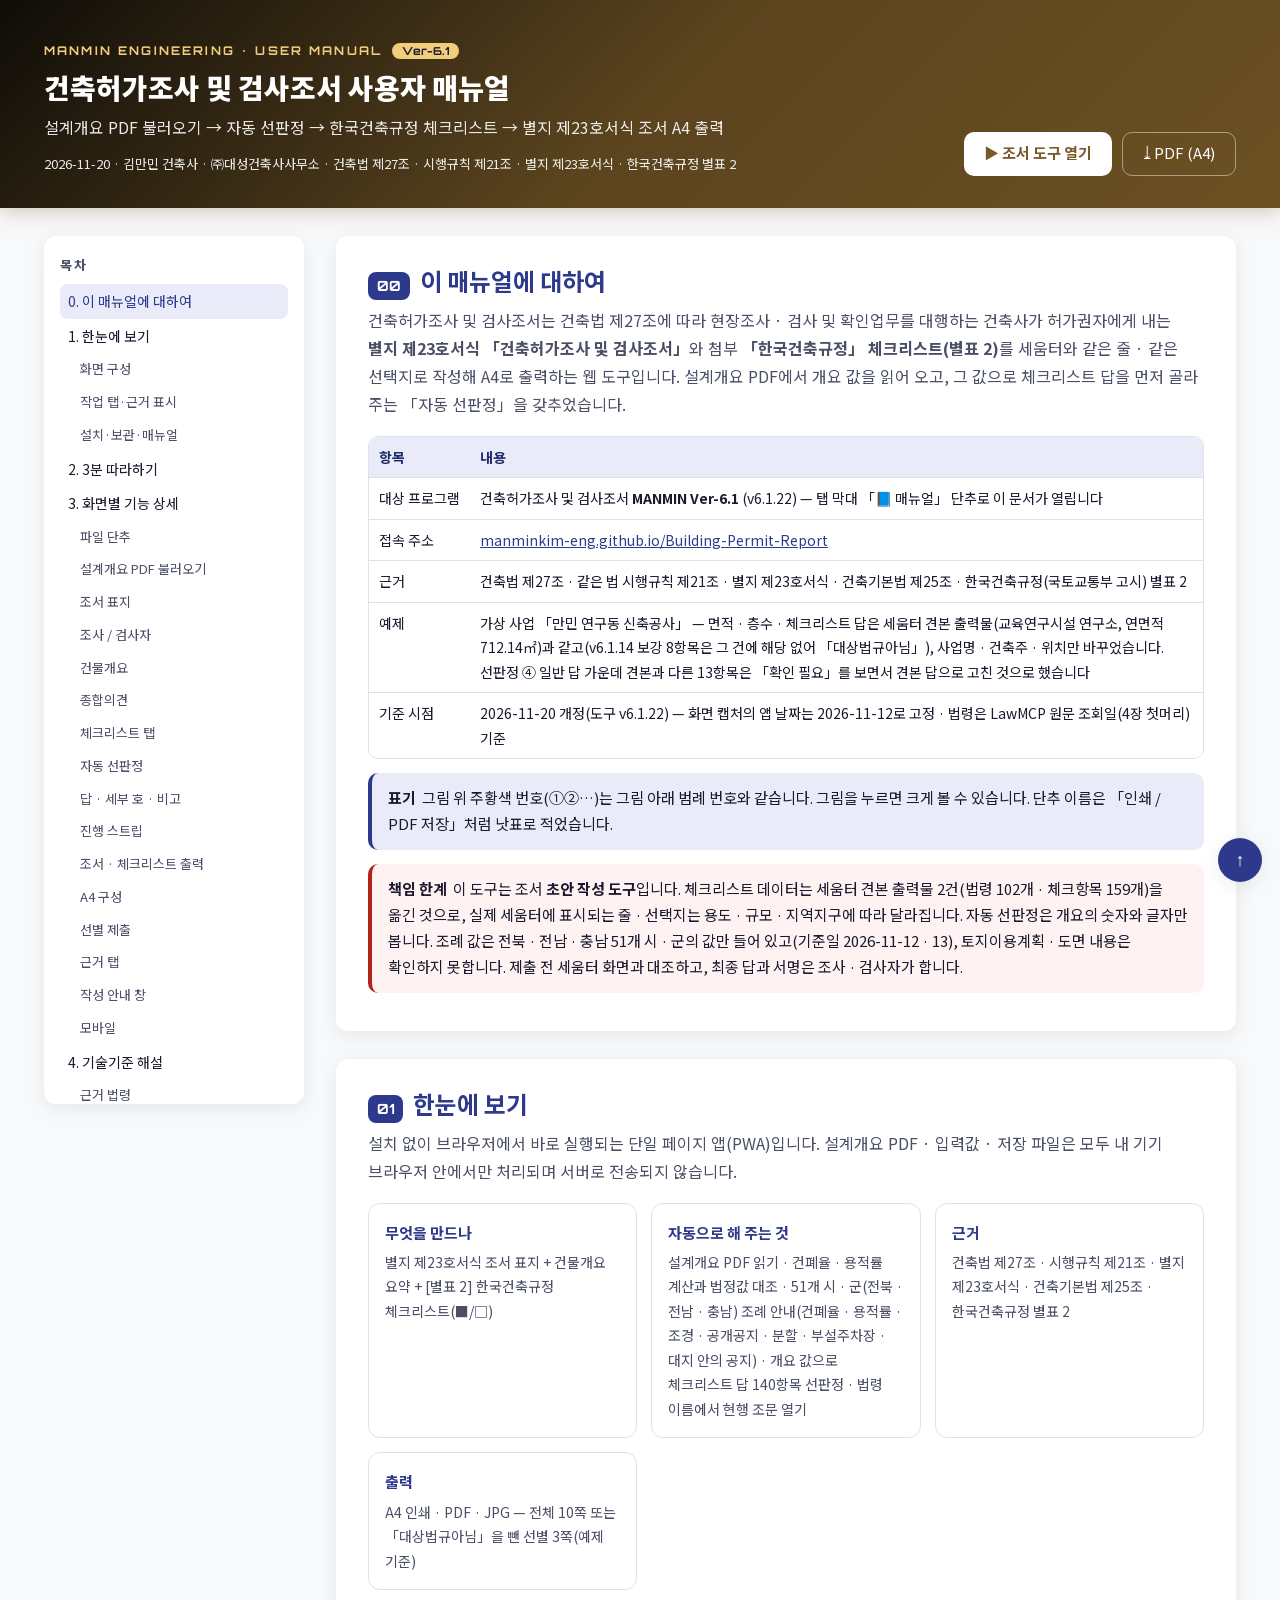
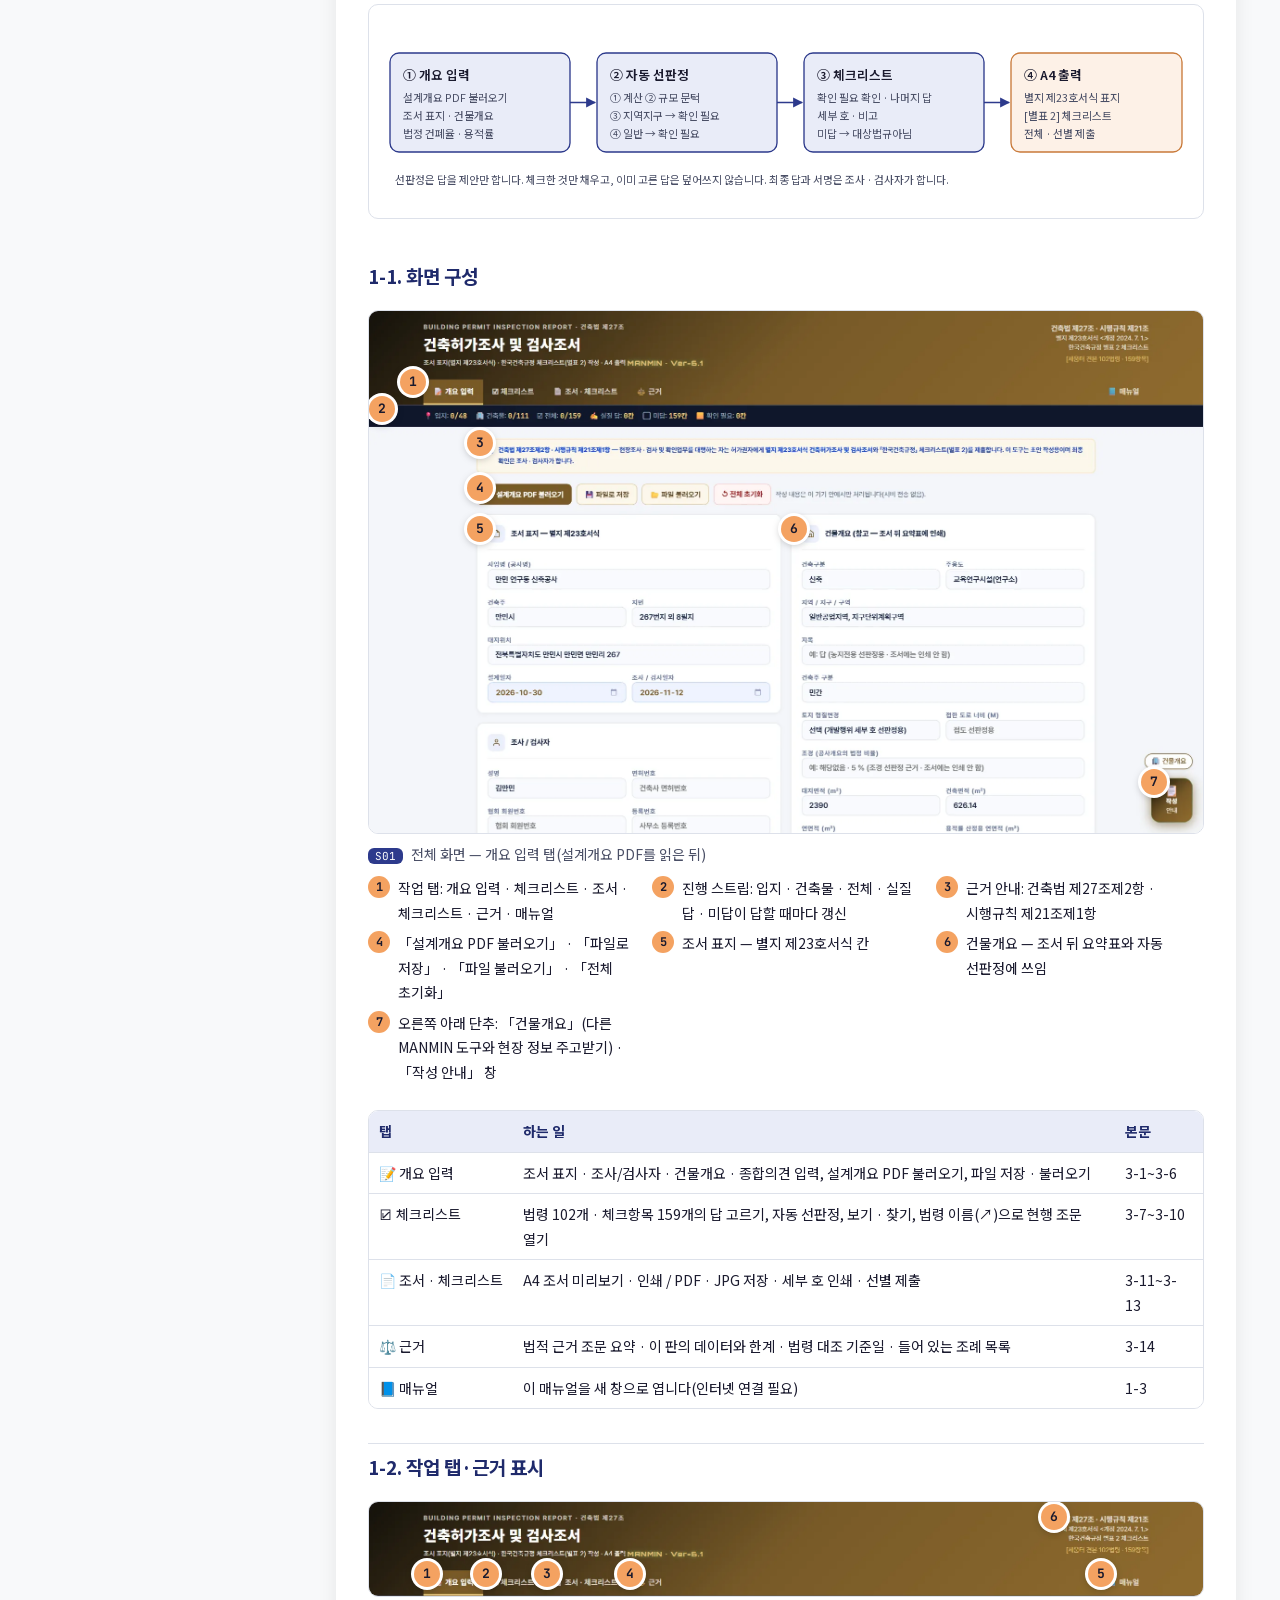
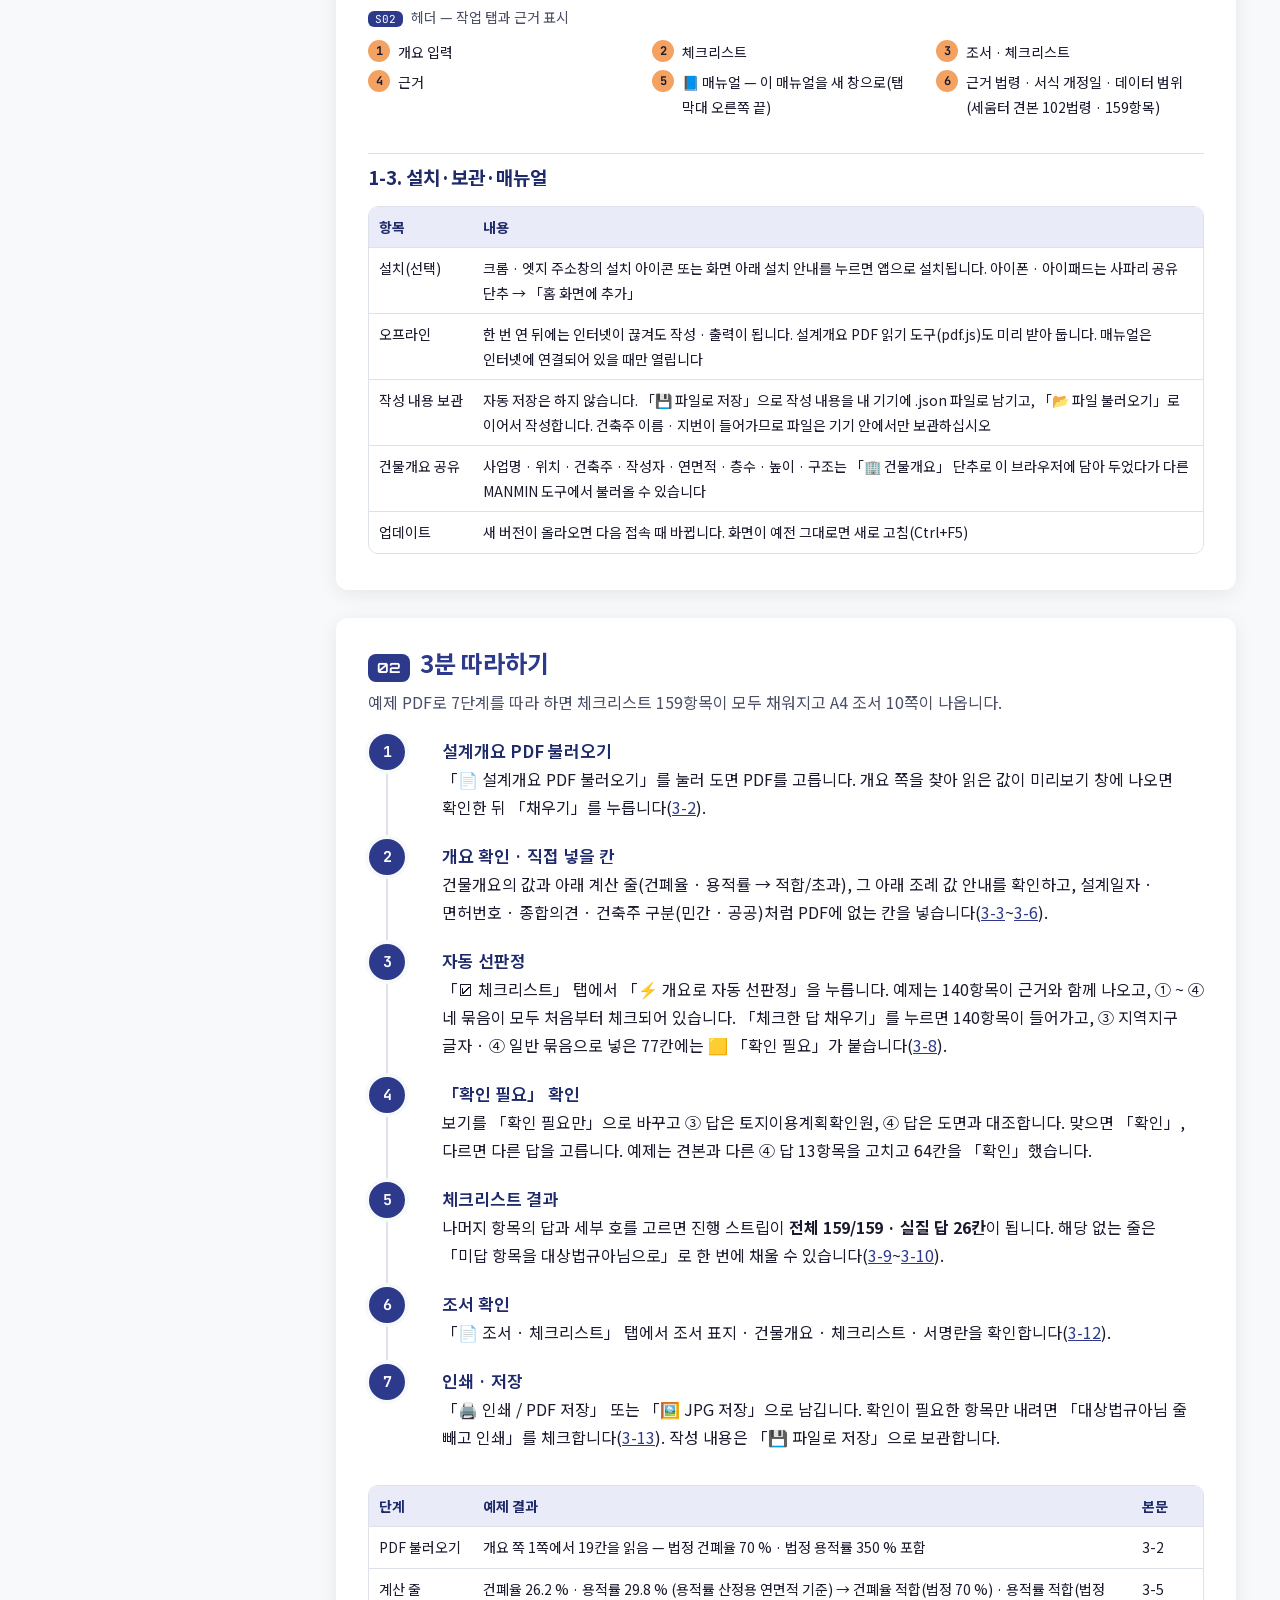
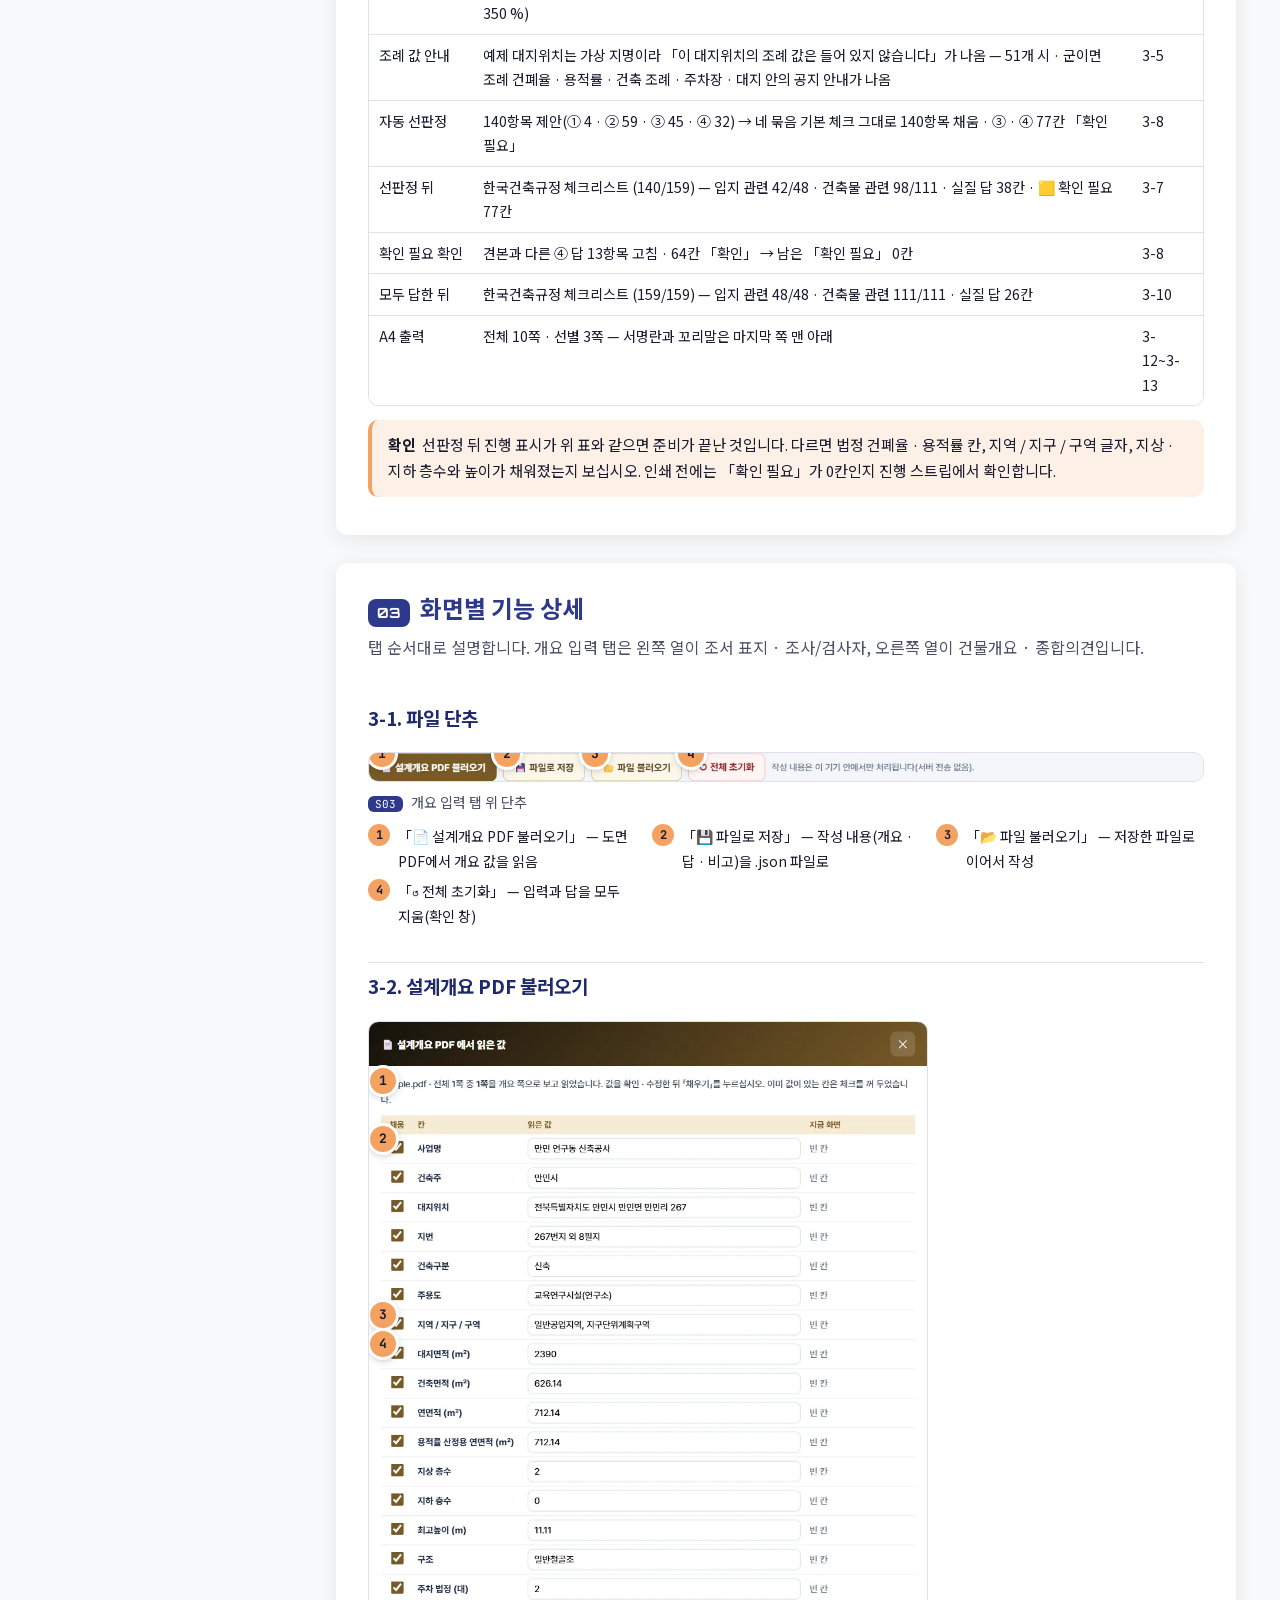
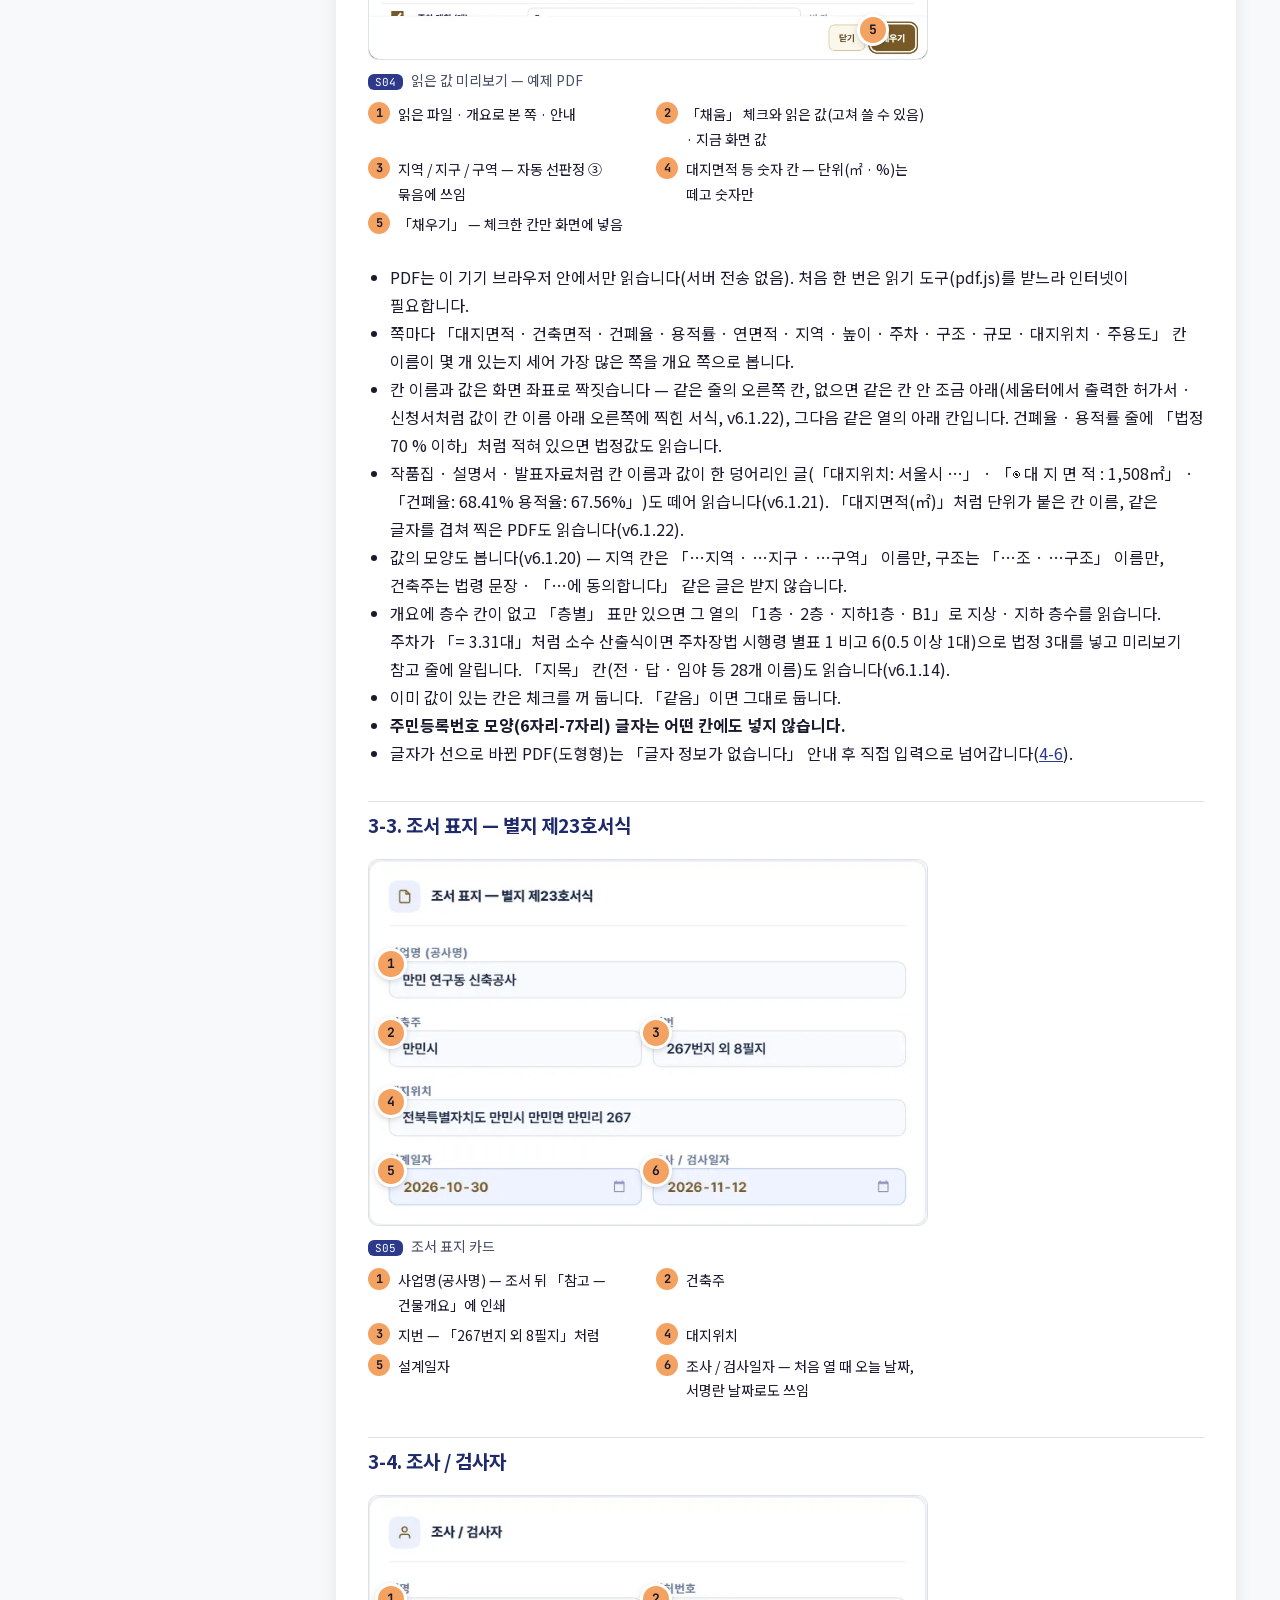
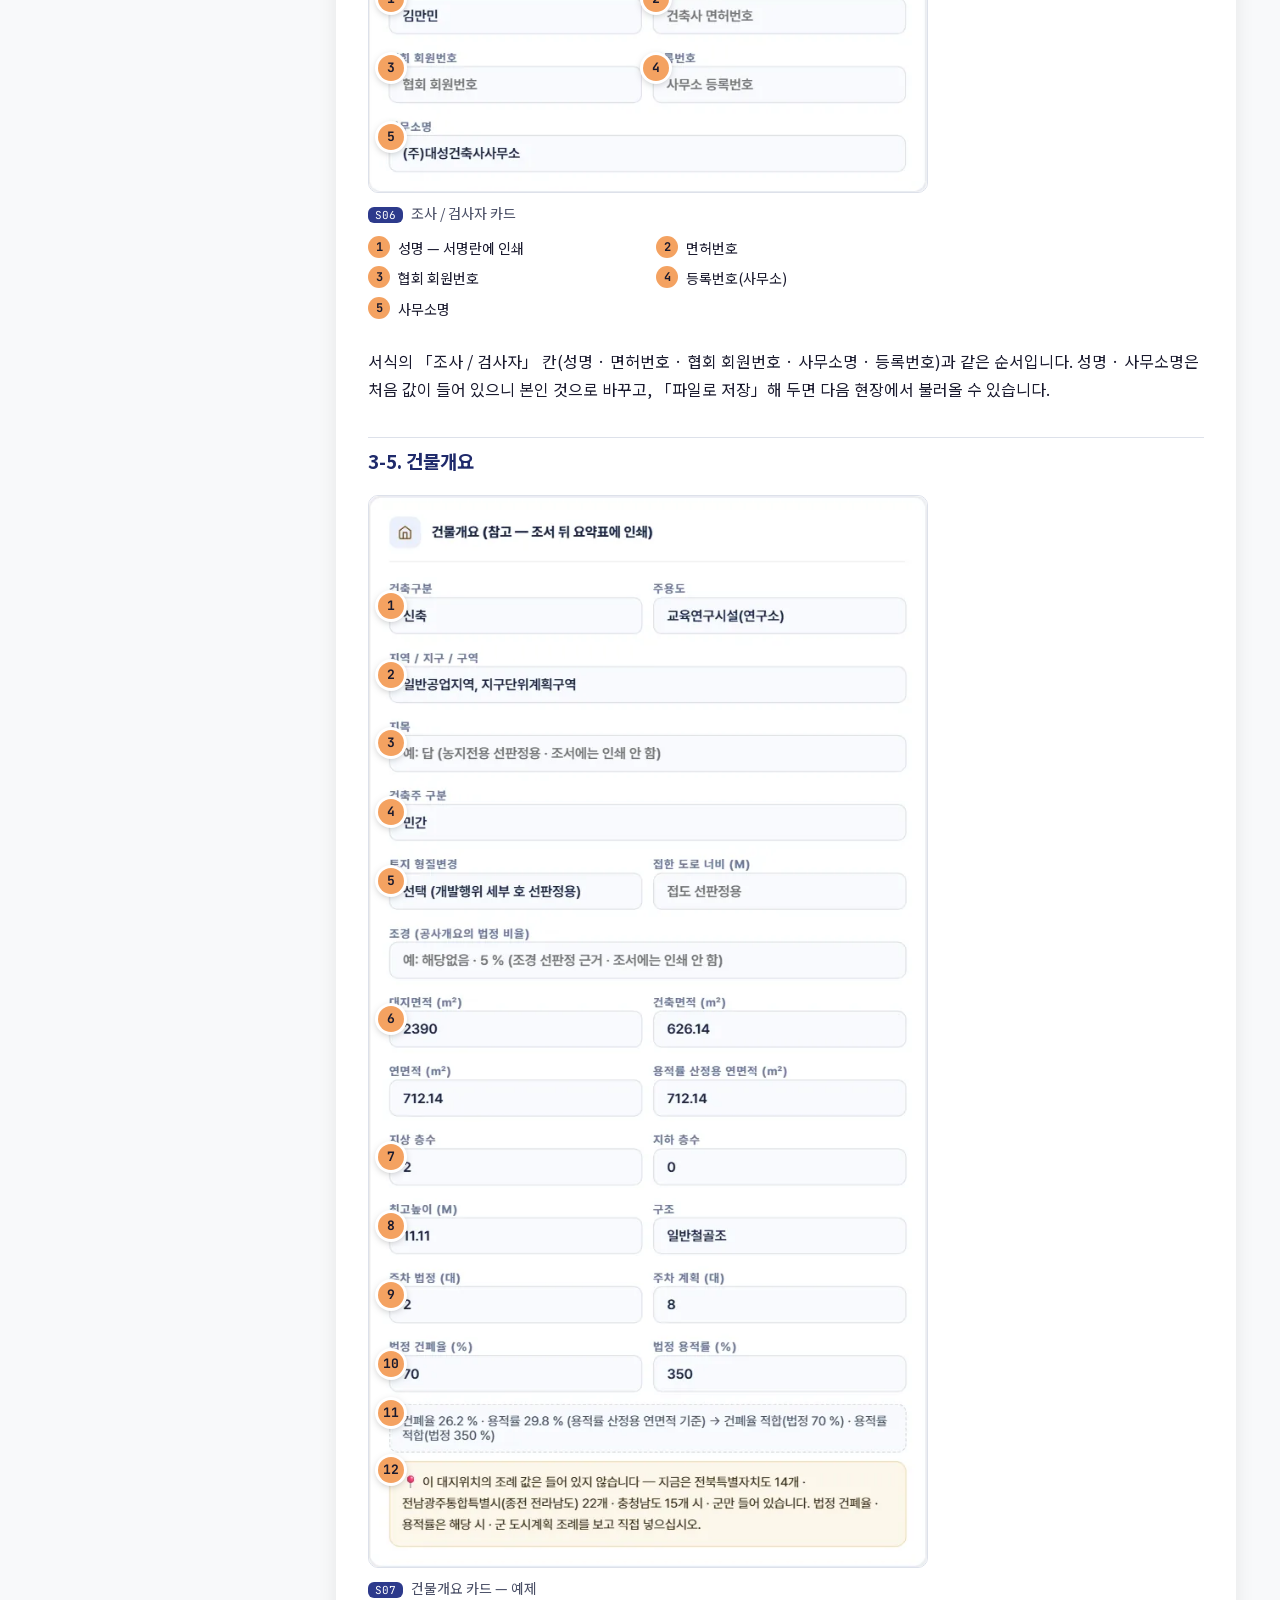
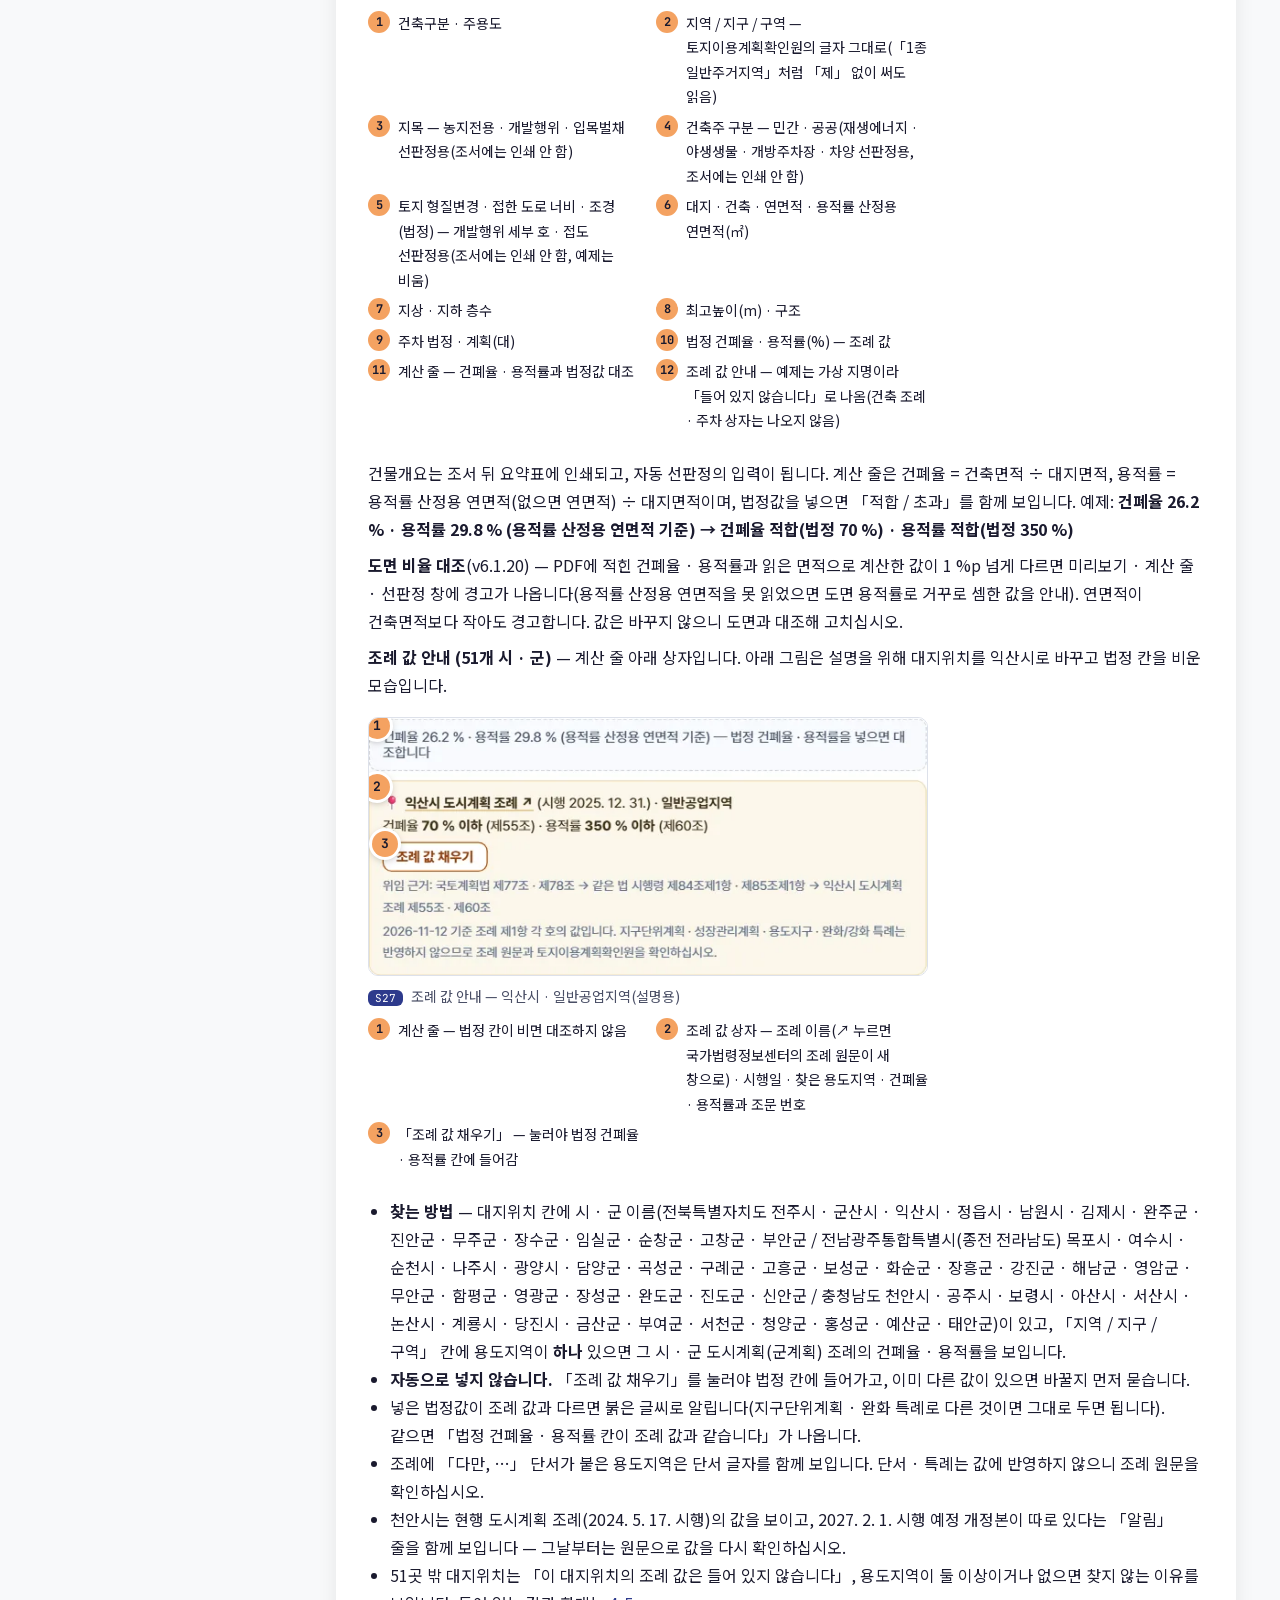
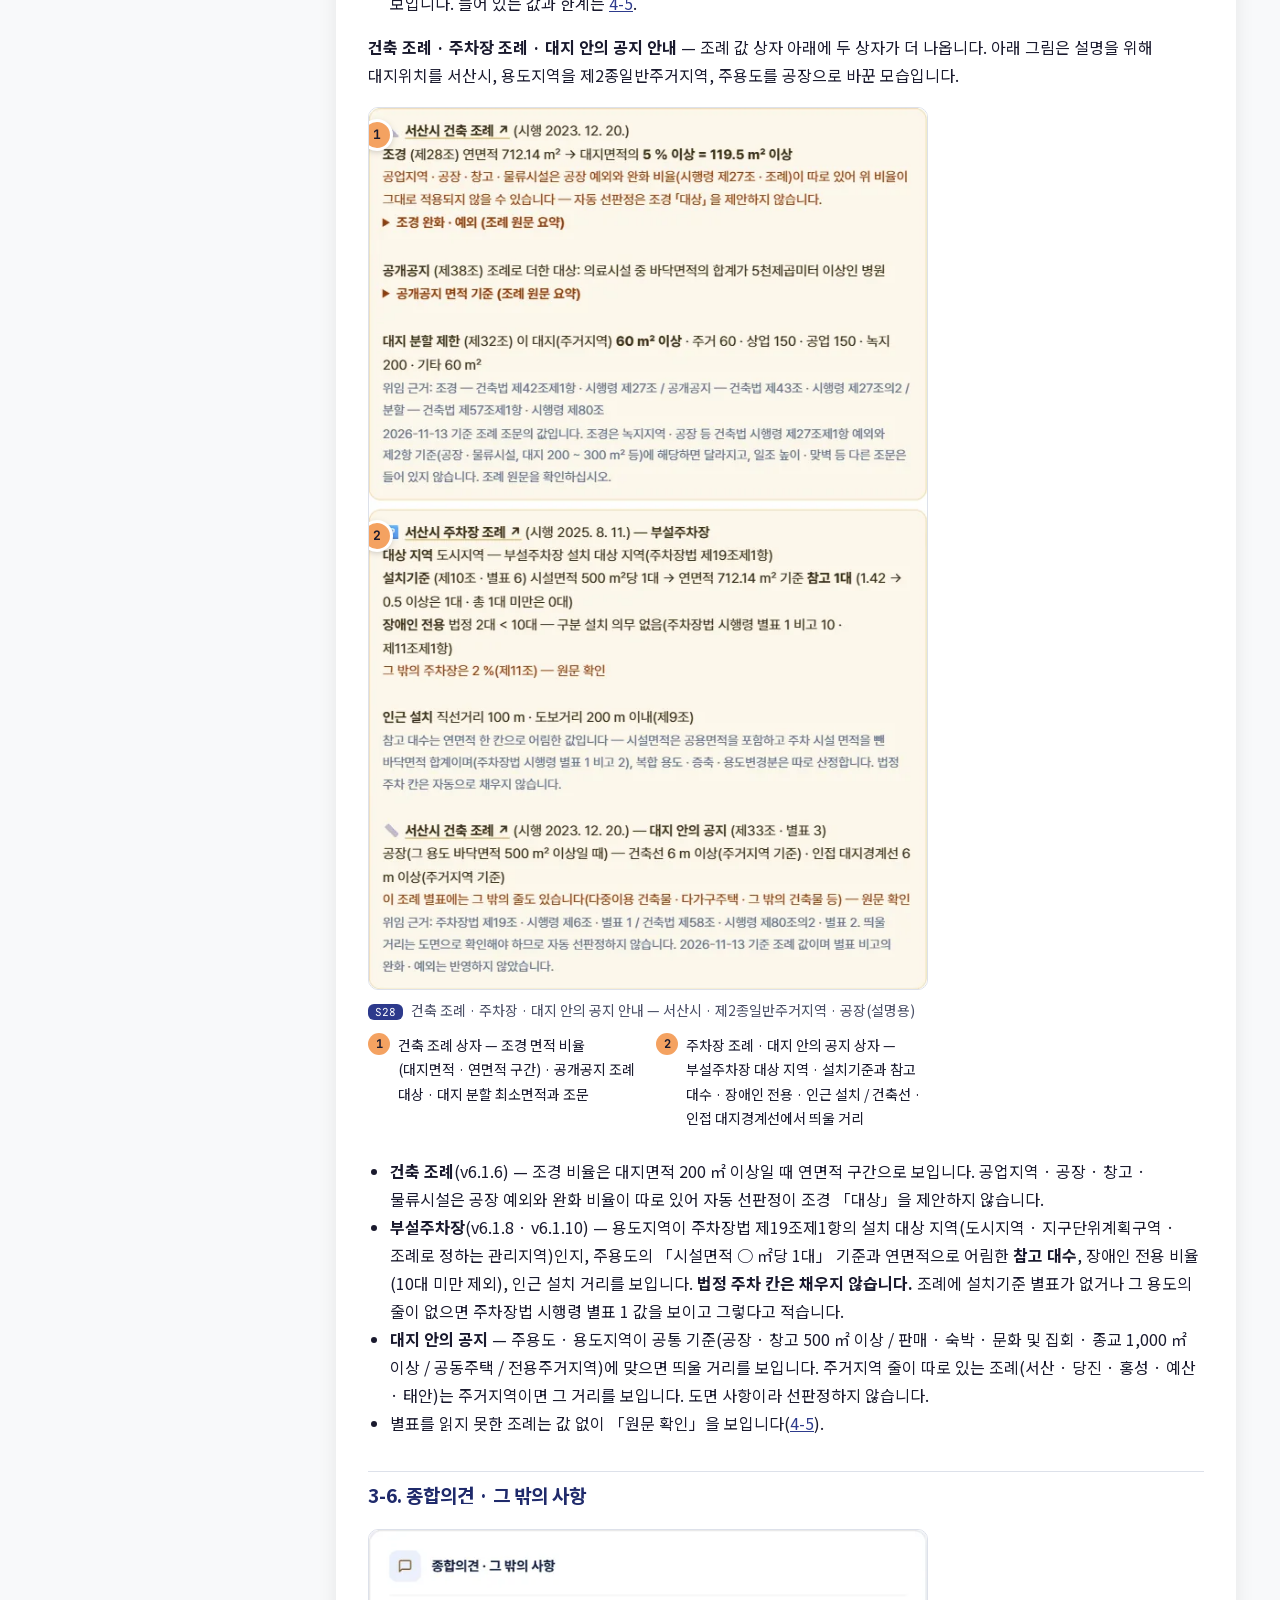
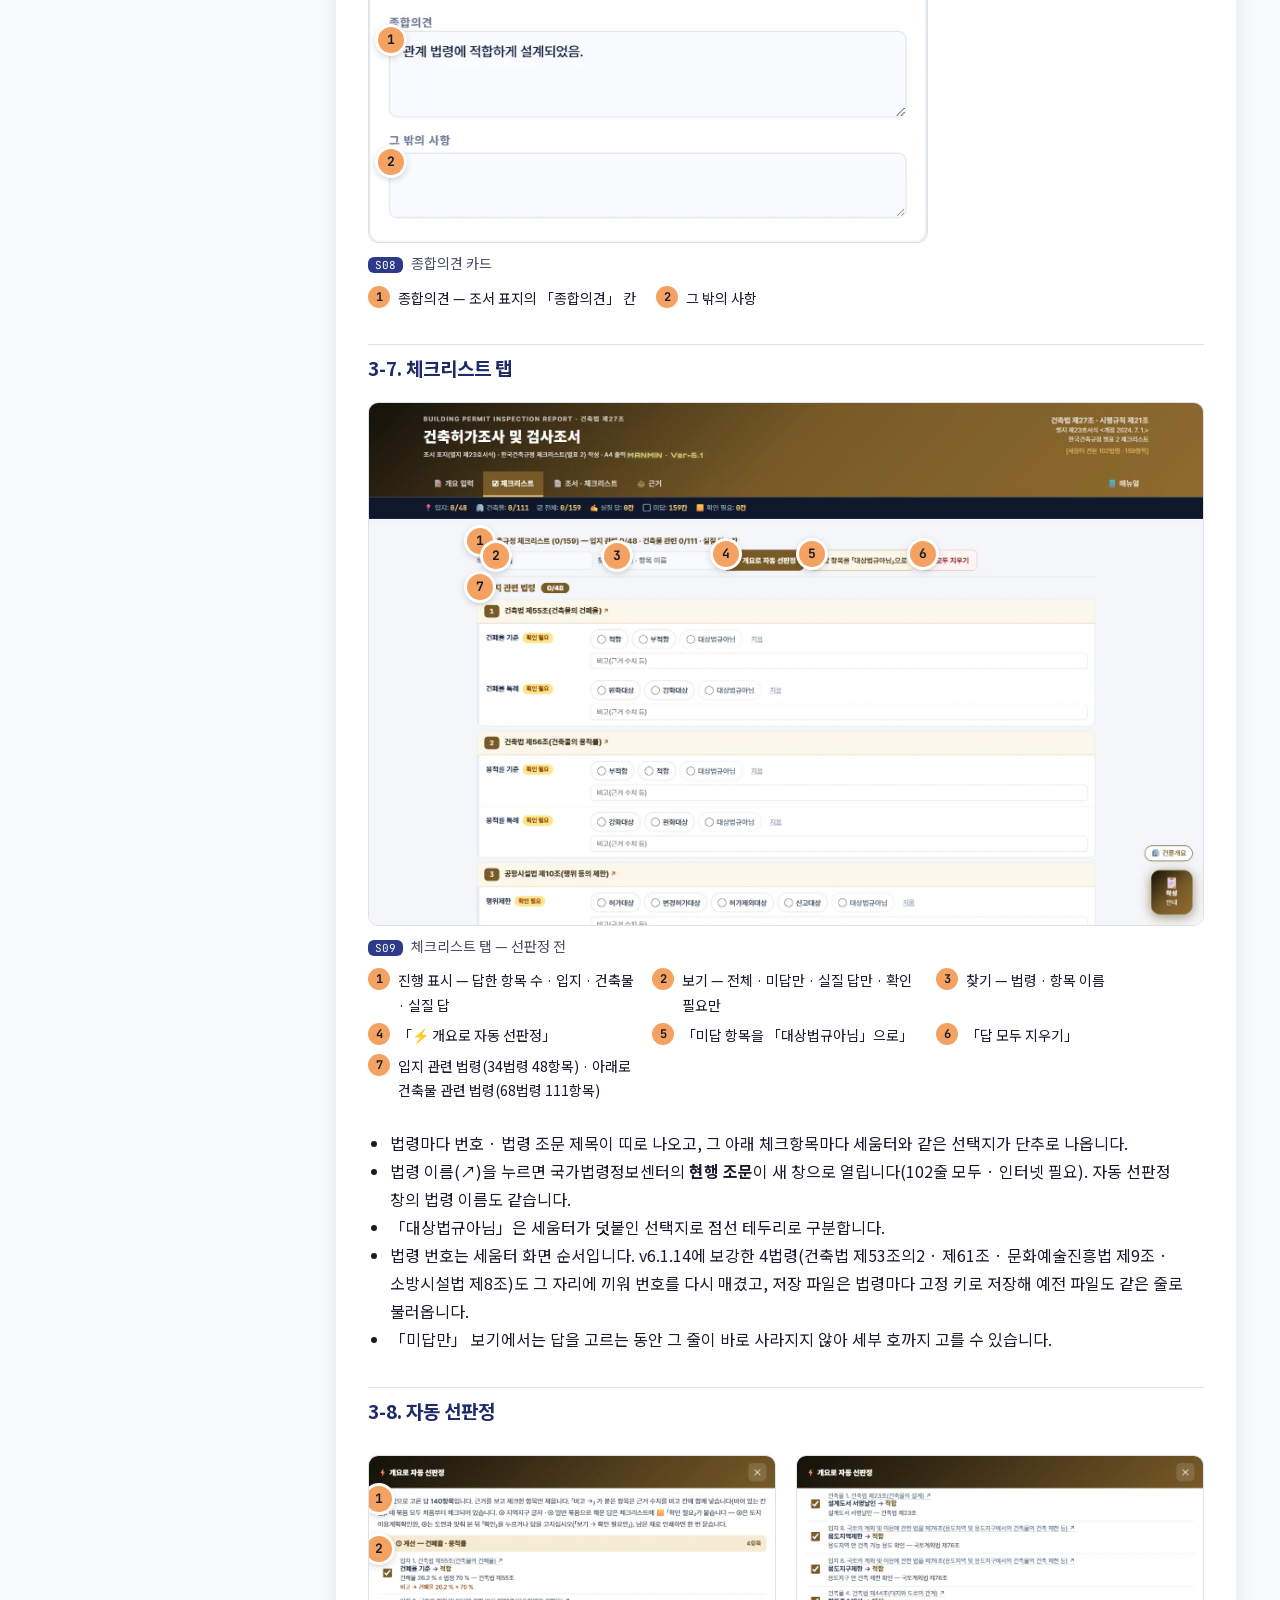
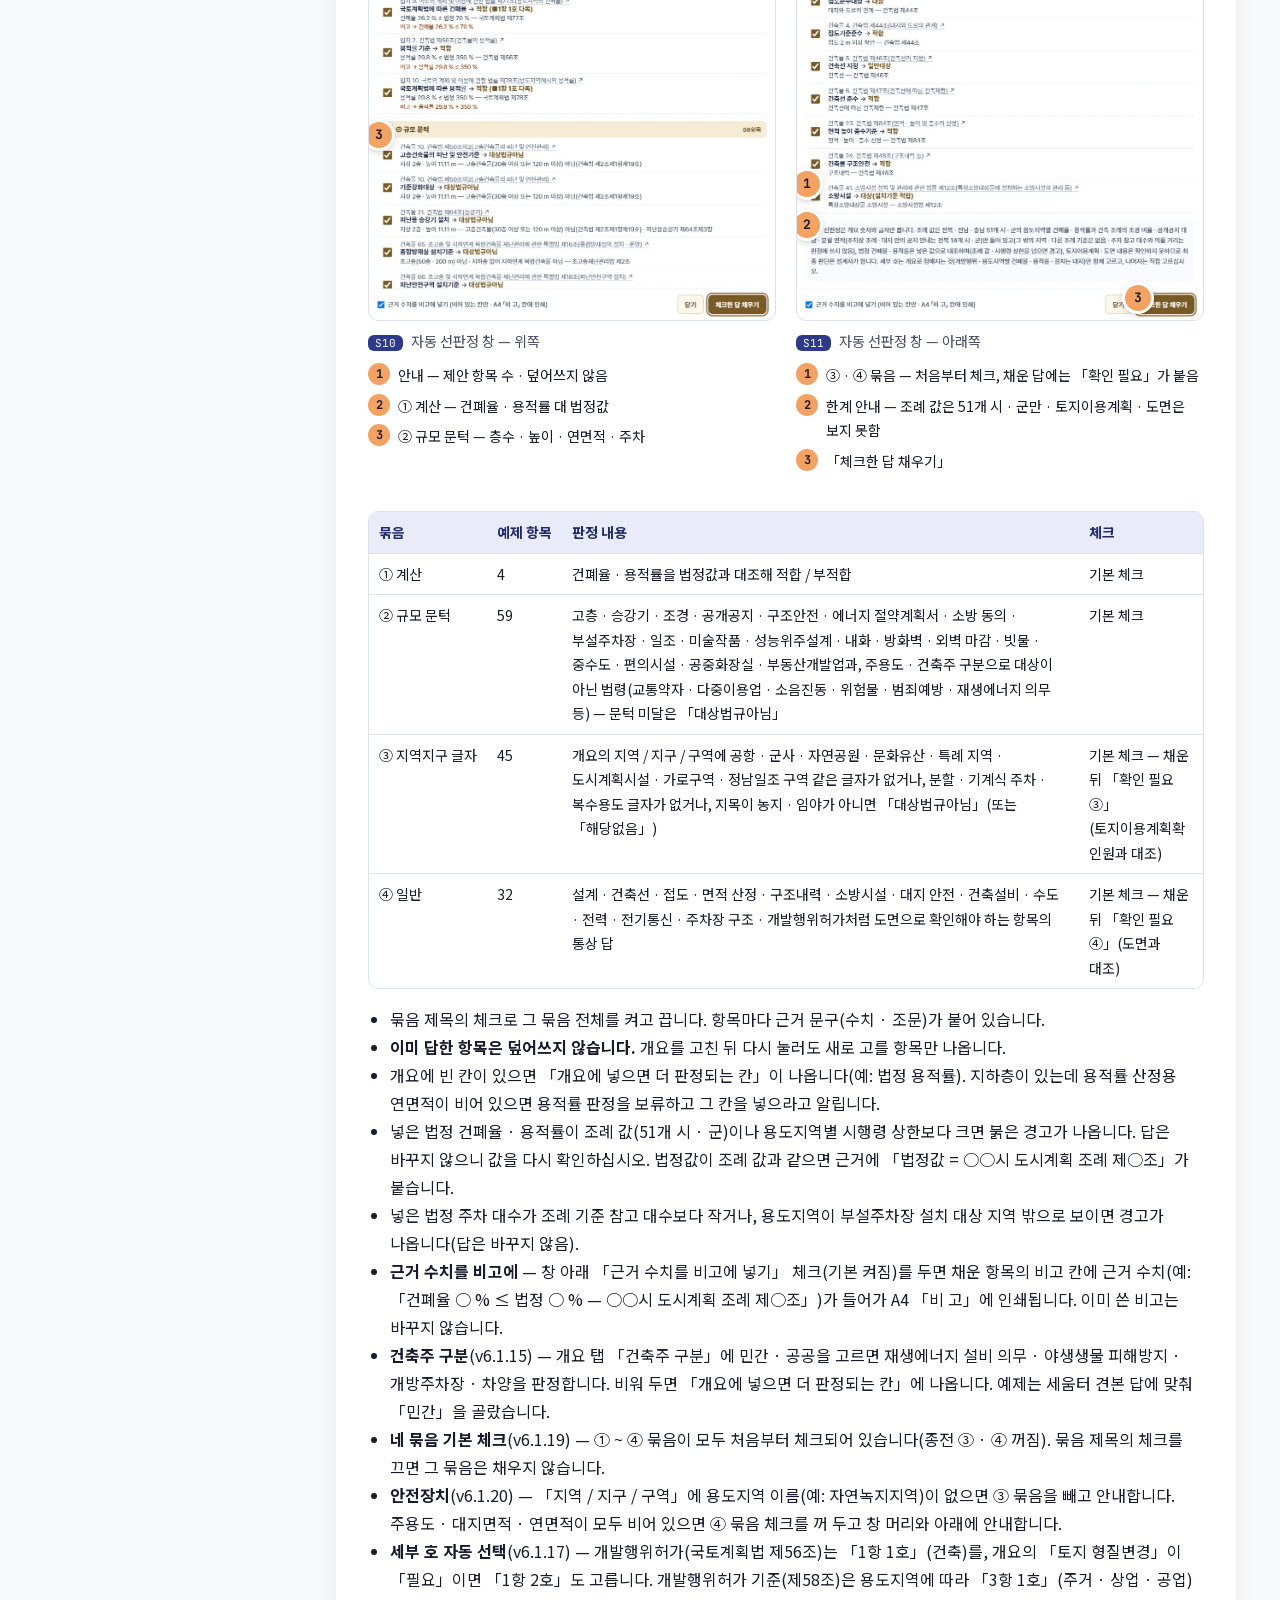
==== commit c5cccc30: "매뉴얼 v6.1.22 반영 — 선판정 ①~④ 기본 체크·확인 필요·고시 날짜별 표기·PDF 읽기 보강(v6.1.18~22) - 본문: 0·2·3-2·3-5·3-7·3-8·3-10·" ====
--- a/manual/index.html
+++ b/manual/index.html
@@ -202,7 +202,7 @@
 <div class="mh-eb"><span class="eyebrow">MANMIN ENGINEERING · USER MANUAL</span><span class="mh-ver">Ver-6.1</span></div>
 <h1>건축허가조사 및 검사조서 사용자 매뉴얼</h1>
 <p class="sub">설계개요 PDF 불러오기 → 자동 선판정 → 한국건축규정 체크리스트 → 별지 제23호서식 조서 A4 출력</p>
-<p class="mh-meta">2026-11-13 · 김만민 건축사 · ㈜대성건축사사무소 · 건축법 제27조 · 시행규칙 제21조 · 별지 제23호서식 · 한국건축규정 별표 2</p>
+<p class="mh-meta">2026-11-20 · 김만민 건축사 · ㈜대성건축사사무소 · 건축법 제27조 · 시행규칙 제21조 · 별지 제23호서식 · 한국건축규정 별표 2</p>
 </div>
 <div class="mh-act"><a class="mh-btn pri" href="../index.html" aria-label="건축허가조사 및 검사조서 열기">▶ 조서 도구 열기</a><a class="mh-btn sec" href="BPR_사용자매뉴얼_Ver-6.1.pdf" download>⤓ PDF (A4)</a></div>
 </div></header>
@@ -226,7 +226,7 @@
 }
 </style><section class="ch" id="ch0"><h2><span class="n">00</span>이 매뉴얼에 대하여</h2>
 <p class="lead">건축허가조사 및 검사조서는 건축법 제27조에 따라 현장조사 · 검사 및 확인업무를 대행하는 건축사가 허가권자에게 내는 <b>별지 제23호서식 「건축허가조사 및 검사조서」</b>와 첨부 <b>「한국건축규정」 체크리스트(별표 2)</b>를 세움터와 같은 줄 · 같은 선택지로 작성해 A4로 출력하는 웹 도구입니다. 설계개요 PDF에서 개요 값을 읽어 오고, 그 값으로 체크리스트 답을 먼저 골라 주는 「자동 선판정」을 갖추었습니다.</p>
-<div class="k1"><div class="tbl"><table><thead><tr><th class="">항목</th><th class="">내용</th></tr></thead><tbody><tr><td class="">대상 프로그램</td><td class="">건축허가조사 및 검사조서 <b>MANMIN Ver-6.1</b> (v6.1.17) — 탭 막대 「📘 매뉴얼」 단추로 이 문서가 열립니다</td></tr><tr><td class="">접속 주소</td><td class=""><a href="https://manminkim-eng.github.io/Building-Permit-Report/" target="_blank" rel="noopener">manminkim-eng.github.io/Building-Permit-Report</a></td></tr><tr><td class="">근거</td><td class="">건축법 제27조 · 같은 법 시행규칙 제21조 · 별지 제23호서식 · 건축기본법 제25조 · 한국건축규정(국토교통부 고시) 별표 2</td></tr><tr><td class="">예제</td><td class="">가상 사업 「만민 연구동 신축공사」 — 면적 · 층수 · 체크리스트 답은 세움터 견본 출력물(교육연구시설 연구소, 연면적 712.14㎡)과 같고(v6.1.14 보강 8항목은 그 건에 해당 없어 「대상법규아님」), 사업명 · 건축주 · 위치만 바꾸었습니다</td></tr><tr><td class="">기준 시점</td><td class="">2026-11-13 — 화면 캡처 날짜 고정 · 법령은 LawMCP 원문 조회일 기준</td></tr></tbody></table></div></div>
+<div class="k1"><div class="tbl"><table><thead><tr><th class="">항목</th><th class="">내용</th></tr></thead><tbody><tr><td class="">대상 프로그램</td><td class="">건축허가조사 및 검사조서 <b>MANMIN Ver-6.1</b> (v6.1.22) — 탭 막대 「📘 매뉴얼」 단추로 이 문서가 열립니다</td></tr><tr><td class="">접속 주소</td><td class=""><a href="https://manminkim-eng.github.io/Building-Permit-Report/" target="_blank" rel="noopener">manminkim-eng.github.io/Building-Permit-Report</a></td></tr><tr><td class="">근거</td><td class="">건축법 제27조 · 같은 법 시행규칙 제21조 · 별지 제23호서식 · 건축기본법 제25조 · 한국건축규정(국토교통부 고시) 별표 2</td></tr><tr><td class="">예제</td><td class="">가상 사업 「만민 연구동 신축공사」 — 면적 · 층수 · 체크리스트 답은 세움터 견본 출력물(교육연구시설 연구소, 연면적 712.14㎡)과 같고(v6.1.14 보강 8항목은 그 건에 해당 없어 「대상법규아님」), 사업명 · 건축주 · 위치만 바꾸었습니다. 선판정 ④ 일반 답 가운데 견본과 다른 13항목은 「확인 필요」를 보면서 견본 답으로 고친 것으로 했습니다</td></tr><tr><td class="">기준 시점</td><td class="">2026-11-20 개정(도구 v6.1.22) — 화면 캡처의 앱 날짜는 2026-11-12로 고정 · 법령은 LawMCP 원문 조회일(4장 첫머리) 기준</td></tr></tbody></table></div></div>
 <div class="note"><b>표기</b>그림 위 주황색 번호(①②…)는 그림 아래 범례 번호와 같습니다. 그림을 누르면 크게 볼 수 있습니다. 단추 이름은 「인쇄 / PDF 저장」처럼 낫표로 적었습니다.</div>
 <div class="warn"><b>책임 한계</b>이 도구는 조서 <b>초안 작성 도구</b>입니다. 체크리스트 데이터는 세움터 견본 출력물 2건(법령 102개 · 체크항목 159개)을 옮긴 것으로, 실제 세움터에 표시되는 줄 · 선택지는 용도 · 규모 · 지역지구에 따라 달라집니다. 자동 선판정은 개요의 숫자와 글자만 봅니다. 조례 값은 전북 · 전남 · 충남 51개 시 · 군의 값만 들어 있고(기준일 2026-11-12 · 13), 토지이용계획 · 도면 내용은 확인하지 못합니다. 제출 전 세움터 화면과 대조하고, 최종 답과 서명은 조사 · 검사자가 합니다.</div>
 </section>
@@ -242,8 +242,8 @@
 <defs><marker id="ar" viewBox="0 0 10 10" refX="9" refY="5" markerWidth="7" markerHeight="7" orient="auto"><path d="M0,0 L10,5 L0,10 z" fill="#2D3A8C"/></marker></defs>
 <style>.b{fill:#E9ECF8;stroke:#2D3A8C;stroke-width:1.5}.o{fill:#FDF1E7;stroke:#C97A3A;stroke-width:1.5}.t{font:600 14px 'Noto Sans KR','Noto Sans KR Local',sans-serif;fill:#1A1A2E}.s{font:12px 'Noto Sans KR','Noto Sans KR Local',sans-serif;fill:#4A4F66}.l{stroke:#2D3A8C;stroke-width:1.6;fill:none;marker-end:url(#ar)}</style>
 <rect class="b" x="10" y="40" width="200" height="110" rx="10"/><text class="t" x="24" y="70">① 개요 입력</text><text class="s" x="24" y="94">설계개요 PDF 불러오기</text><text class="s" x="24" y="114">조서 표지 · 건물개요</text><text class="s" x="24" y="134">법정 건폐율 · 용적률</text>
-<rect class="b" x="240" y="40" width="200" height="110" rx="10"/><text class="t" x="254" y="70">② 자동 선판정</text><text class="s" x="254" y="94">① 계산 ② 규모 문턱</text><text class="s" x="254" y="114">③ 지역지구(기본 끔)</text><text class="s" x="254" y="134">④ 일반(기본 끔)</text>
-<rect class="b" x="470" y="40" width="200" height="110" rx="10"/><text class="t" x="484" y="70">③ 체크리스트</text><text class="s" x="484" y="94">나머지 답 직접 고름</text><text class="s" x="484" y="114">세부 호 · 비고</text><text class="s" x="484" y="134">미답 → 대상법규아님</text>
+<rect class="b" x="240" y="40" width="200" height="110" rx="10"/><text class="t" x="254" y="70">② 자동 선판정</text><text class="s" x="254" y="94">① 계산 ② 규모 문턱</text><text class="s" x="254" y="114">③ 지역지구 → 확인 필요</text><text class="s" x="254" y="134">④ 일반 → 확인 필요</text>
+<rect class="b" x="470" y="40" width="200" height="110" rx="10"/><text class="t" x="484" y="70">③ 체크리스트</text><text class="s" x="484" y="94">확인 필요 확인 · 나머지 답</text><text class="s" x="484" y="114">세부 호 · 비고</text><text class="s" x="484" y="134">미답 → 대상법규아님</text>
 <rect class="o" x="700" y="40" width="190" height="110" rx="10"/><text class="t" x="714" y="70">④ A4 출력</text><text class="s" x="714" y="94">별지 제23호서식 표지</text><text class="s" x="714" y="114">[별표 2] 체크리스트</text><text class="s" x="714" y="134">전체 · 선별 제출</text>
 <path class="l" d="M210,95 L238,95"/><path class="l" d="M440,95 L468,95"/><path class="l" d="M670,95 L698,95"/>
 <text class="s" x="16" y="186">선판정은 답을 제안만 합니다. 체크한 것만 채우고, 이미 고른 답은 덮어쓰지 않습니다. 최종 답과 서명은 조사 · 검사자가 합니다.</text>
@@ -257,17 +257,18 @@
 <div class="k1"><div class="tbl"><table><thead><tr><th class="">항목</th><th class="">내용</th></tr></thead><tbody><tr><td class="">설치(선택)</td><td class="">크롬 · 엣지 주소창의 설치 아이콘 또는 화면 아래 설치 안내를 누르면 앱으로 설치됩니다. 아이폰 · 아이패드는 사파리 공유 단추 → 「홈 화면에 추가」</td></tr><tr><td class="">오프라인</td><td class="">한 번 연 뒤에는 인터넷이 끊겨도 작성 · 출력이 됩니다. 설계개요 PDF 읽기 도구(pdf.js)도 미리 받아 둡니다. 매뉴얼은 인터넷에 연결되어 있을 때만 열립니다</td></tr><tr><td class="">작성 내용 보관</td><td class="">자동 저장은 하지 않습니다. 「💾 파일로 저장」으로 작성 내용을 내 기기에 .json 파일로 남기고, 「📂 파일 불러오기」로 이어서 작성합니다. 건축주 이름 · 지번이 들어가므로 파일은 기기 안에서만 보관하십시오</td></tr><tr><td class="">건물개요 공유</td><td class="">사업명 · 위치 · 건축주 · 작성자 · 연면적 · 층수 · 높이 · 구조는 「🏢 건물개요」 단추로 이 브라우저에 담아 두었다가 다른 MANMIN 도구에서 불러올 수 있습니다</td></tr><tr><td class="">업데이트</td><td class="">새 버전이 올라오면 다음 접속 때 바뀝니다. 화면이 예전 그대로면 새로 고침(Ctrl+F5)</td></tr></tbody></table></div></div>
 </section>
 <section class="ch" id="ch2"><h2><span class="n">02</span>3분 따라하기</h2>
-<p class="lead">예제 PDF로 6단계를 따라 하면 체크리스트 159항목이 모두 채워지고 A4 조서 10쪽이 나옵니다.</p>
+<p class="lead">예제 PDF로 7단계를 따라 하면 체크리스트 159항목이 모두 채워지고 A4 조서 10쪽이 나옵니다.</p>
 <ol class="steps">
 <li><b class="t">설계개요 PDF 불러오기</b>「📄 설계개요 PDF 불러오기」를 눌러 도면 PDF를 고릅니다. 개요 쪽을 찾아 읽은 값이 미리보기 창에 나오면 확인한 뒤 「채우기」를 누릅니다(<a href="#s3-2">3-2</a>).</li>
 <li><b class="t">개요 확인 · 직접 넣을 칸</b>건물개요의 값과 아래 계산 줄(건폐율 · 용적률 → 적합/초과), 그 아래 조례 값 안내를 확인하고, 설계일자 · 면허번호 · 종합의견 · 건축주 구분(민간 · 공공)처럼 PDF에 없는 칸을 넣습니다(<a href="#s3-3">3-3</a>~<a href="#s3-6">3-6</a>).</li>
-<li><b class="t">자동 선판정</b>「☑ 체크리스트」 탭에서 「⚡ 개요로 자동 선판정」을 누릅니다. 예제는 140항목이 근거와 함께 나옵니다. ① · ② 묶음 63항목은 처음부터 체크되어 있고, ③ 지역지구 글자 묶음 45항목은 토지이용계획확인원과 맞는지 본 뒤 묶음 체크를 켭니다. 예제는 ①~③ 묶음 108항목을 「체크한 답 채우기」로 넣습니다(<a href="#s3-8">3-8</a>).</li>
+<li><b class="t">자동 선판정</b>「☑ 체크리스트」 탭에서 「⚡ 개요로 자동 선판정」을 누릅니다. 예제는 140항목이 근거와 함께 나오고, ① ~ ④ 네 묶음이 모두 처음부터 체크되어 있습니다. 「체크한 답 채우기」를 누르면 140항목이 들어가고, ③ 지역지구 글자 · ④ 일반 묶음으로 넣은 77칸에는 🟨 「확인 필요」가 붙습니다(<a href="#s3-8">3-8</a>).</li>
+<li><b class="t">「확인 필요」 확인</b>보기를 「확인 필요만」으로 바꾸고 ③ 답은 토지이용계획확인원, ④ 답은 도면과 대조합니다. 맞으면 「확인」, 다르면 다른 답을 고릅니다. 예제는 견본과 다른 ④ 답 13항목을 고치고 64칸을 「확인」했습니다.</li>
 <li><b class="t">체크리스트 결과</b>나머지 항목의 답과 세부 호를 고르면 진행 스트립이 <b>전체 159/159 · 실질 답 26칸</b>이 됩니다. 해당 없는 줄은 「미답 항목을 대상법규아님으로」로 한 번에 채울 수 있습니다(<a href="#s3-9">3-9</a>~<a href="#s3-10">3-10</a>).</li>
 <li><b class="t">조서 확인</b>「📄 조서 · 체크리스트」 탭에서 조서 표지 · 건물개요 · 체크리스트 · 서명란을 확인합니다(<a href="#s3-12">3-12</a>).</li>
 <li><b class="t">인쇄 · 저장</b>「🖨️ 인쇄 / PDF 저장」 또는 「🖼️ JPG 저장」으로 남깁니다. 확인이 필요한 항목만 내려면 「대상법규아님 줄 빼고 인쇄」를 체크합니다(<a href="#s3-13">3-13</a>). 작성 내용은 「💾 파일로 저장」으로 보관합니다.</li>
 </ol>
-<div class="brk"><div class="k1"><div class="tbl"><table><thead><tr><th class="">단계</th><th class="">예제 결과</th><th class="">본문</th></tr></thead><tbody><tr><td class="">PDF 불러오기</td><td class="">개요 쪽 1쪽에서 19칸을 읽음 — 법정 건폐율 70 % · 법정 용적률 350 % 포함</td><td class="">3-2</td></tr><tr><td class="">계산 줄</td><td class="">건폐율 26.2 % · 용적률 29.8 % (용적률 산정용 연면적 기준) → 건폐율 적합(법정 70 %) · 용적률 적합(법정 350 %)</td><td class="">3-5</td></tr><tr><td class="">조례 값 안내</td><td class="">예제 대지위치는 가상 지명이라 「이 대지위치의 조례 값은 들어 있지 않습니다」가 나옴 — 51개 시 · 군이면 조례 건폐율 · 용적률 · 건축 조례 · 주차장 · 대지 안의 공지 안내가 나옴</td><td class="">3-5</td></tr><tr><td class="">자동 선판정</td><td class="">140항목 제안(① 4 · ② 59 · ③ 45 · ④ 32) → 기본 체크 ① · ② 63항목 + 토지이용계획 확인 뒤 ③ 45항목 = 108항목 채움</td><td class="">3-8</td></tr><tr><td class="">선판정 뒤</td><td class="">한국건축규정 체크리스트 (108/159) — 입지 관련 38/48 · 건축물 관련 70/111 · 실질 답 11칸</td><td class="">3-7</td></tr><tr><td class="">모두 답한 뒤</td><td class="">한국건축규정 체크리스트 (159/159) — 입지 관련 48/48 · 건축물 관련 111/111 · 실질 답 26칸</td><td class="">3-10</td></tr><tr><td class="">A4 출력</td><td class="">전체 10쪽 · 선별 3쪽 — 서명란과 꼬리말은 마지막 쪽 맨 아래</td><td class="">3-12~3-13</td></tr></tbody></table></div></div></div>
-<div class="tip"><b>확인</b>선판정 뒤 진행 표시가 위 표와 같으면 준비가 끝난 것입니다. 다르면 법정 건폐율 · 용적률 칸, 지역 / 지구 / 구역 글자, 지상 · 지하 층수와 높이가 채워졌는지 보십시오.</div>
+<div class="brk"><div class="k1"><div class="tbl"><table><thead><tr><th class="">단계</th><th class="">예제 결과</th><th class="">본문</th></tr></thead><tbody><tr><td class="">PDF 불러오기</td><td class="">개요 쪽 1쪽에서 19칸을 읽음 — 법정 건폐율 70 % · 법정 용적률 350 % 포함</td><td class="">3-2</td></tr><tr><td class="">계산 줄</td><td class="">건폐율 26.2 % · 용적률 29.8 % (용적률 산정용 연면적 기준) → 건폐율 적합(법정 70 %) · 용적률 적합(법정 350 %)</td><td class="">3-5</td></tr><tr><td class="">조례 값 안내</td><td class="">예제 대지위치는 가상 지명이라 「이 대지위치의 조례 값은 들어 있지 않습니다」가 나옴 — 51개 시 · 군이면 조례 건폐율 · 용적률 · 건축 조례 · 주차장 · 대지 안의 공지 안내가 나옴</td><td class="">3-5</td></tr><tr><td class="">자동 선판정</td><td class="">140항목 제안(① 4 · ② 59 · ③ 45 · ④ 32) → 네 묶음 기본 체크 그대로 140항목 채움 · ③ · ④ 77칸 「확인 필요」</td><td class="">3-8</td></tr><tr><td class="">선판정 뒤</td><td class="">한국건축규정 체크리스트 (140/159) — 입지 관련 42/48 · 건축물 관련 98/111 · 실질 답 38칸 · 🟨 확인 필요 77칸</td><td class="">3-7</td></tr><tr><td class="">확인 필요 확인</td><td class="">견본과 다른 ④ 답 13항목 고침 · 64칸 「확인」 → 남은 「확인 필요」 0칸</td><td class="">3-8</td></tr><tr><td class="">모두 답한 뒤</td><td class="">한국건축규정 체크리스트 (159/159) — 입지 관련 48/48 · 건축물 관련 111/111 · 실질 답 26칸</td><td class="">3-10</td></tr><tr><td class="">A4 출력</td><td class="">전체 10쪽 · 선별 3쪽 — 서명란과 꼬리말은 마지막 쪽 맨 아래</td><td class="">3-12~3-13</td></tr></tbody></table></div></div></div>
+<div class="tip"><b>확인</b>선판정 뒤 진행 표시가 위 표와 같으면 준비가 끝난 것입니다. 다르면 법정 건폐율 · 용적률 칸, 지역 / 지구 / 구역 글자, 지상 · 지하 층수와 높이가 채워졌는지 보십시오. 인쇄 전에는 「확인 필요」가 0칸인지 진행 스트립에서 확인합니다.</div>
 </section>
 <section class="ch" id="ch3"><h2><span class="n">03</span>화면별 기능 상세</h2>
 <p class="lead">탭 순서대로 설명합니다. 개요 입력 탭은 왼쪽 열이 조서 표지 · 조사/검사자, 오른쪽 열이 건물개요 · 종합의견입니다.</p>
@@ -278,7 +279,9 @@
 <ul>
 <li>PDF는 이 기기 브라우저 안에서만 읽습니다(서버 전송 없음). 처음 한 번은 읽기 도구(pdf.js)를 받느라 인터넷이 필요합니다.</li>
 <li>쪽마다 「대지면적 · 건축면적 · 건폐율 · 용적률 · 연면적 · 지역 · 높이 · 주차 · 구조 · 규모 · 대지위치 · 주용도」 칸 이름이 몇 개 있는지 세어 가장 많은 쪽을 개요 쪽으로 봅니다.</li>
-<li>칸 이름과 값은 화면 좌표로 짝짓습니다 — 같은 줄의 오른쪽 칸, 없으면 같은 열의 아래 칸입니다. 건폐율 · 용적률 줄에 「법정 70 % 이하」처럼 적혀 있으면 법정값도 읽습니다.</li>
+<li>칸 이름과 값은 화면 좌표로 짝짓습니다 — 같은 줄의 오른쪽 칸, 없으면 같은 칸 안 조금 아래(세움터에서 출력한 허가서 · 신청서처럼 값이 칸 이름 아래 오른쪽에 찍힌 서식, v6.1.22), 그다음 같은 열의 아래 칸입니다. 건폐율 · 용적률 줄에 「법정 70 % 이하」처럼 적혀 있으면 법정값도 읽습니다.</li>
+<li>작품집 · 설명서 · 발표자료처럼 칸 이름과 값이 한 덩어리인 글(「대지위치: 서울시 …」 · 「◉ 대 지 면 적 : 1,508㎡」 · 「건폐율: 68.41% 용적율: 67.56%」)도 떼어 읽습니다(v6.1.21). 「대지면적(㎡)」처럼 단위가 붙은 칸 이름, 같은 글자를 겹쳐 찍은 PDF도 읽습니다(v6.1.22).</li>
+<li>값의 모양도 봅니다(v6.1.20) — 지역 칸은 「…지역 · …지구 · …구역」 이름만, 구조는 「…조 · …구조」 이름만, 건축주는 법령 문장 · 「…에 동의합니다」 같은 글은 받지 않습니다.</li>
 <li>개요에 층수 칸이 없고 「층별」 표만 있으면 그 열의 「1층 · 2층 · 지하1층 · B1」로 지상 · 지하 층수를 읽습니다. 주차가 「= 3.31대」처럼 소수 산출식이면 주차장법 시행령 별표 1 비고 6(0.5 이상 1대)으로 법정 3대를 넣고 미리보기 참고 줄에 알립니다. 「지목」 칸(전 · 답 · 임야 등 28개 이름)도 읽습니다(v6.1.14).</li>
 <li>이미 값이 있는 칸은 체크를 꺼 둡니다. 「같음」이면 그대로 둡니다.</li>
 <li><b>주민등록번호 모양(6자리-7자리) 글자는 어떤 칸에도 넣지 않습니다.</b></li>
@@ -292,6 +295,7 @@
 <h3 id="s3-5">3-5. 건물개요</h3>
 <figure class="shot" id="fig-s07_bldinfo"><div class="frame"><img src="images/s07_bldinfo.webp" width="526" height="1010" loading="lazy" alt="건물개요 카드 — 예제"><span class="pin" style="left:4.01%;top:10.20%">1</span><span class="pin" style="left:4.01%;top:16.64%">2</span><span class="pin" style="left:4.01%;top:23.07%">3</span><span class="pin" style="left:4.01%;top:29.51%">4</span><span class="pin" style="left:4.01%;top:35.94%">5</span><span class="pin" style="left:4.01%;top:48.81%">6</span><span class="pin" style="left:4.01%;top:61.68%">7</span><span class="pin" style="left:4.01%;top:68.12%">8</span><span class="pin" style="left:4.01%;top:74.55%">9</span><span class="pin" style="left:4.01%;top:80.98%">10</span><span class="pin" style="left:4.01%;top:85.54%">11</span><span class="pin" style="left:4.01%;top:90.88%">12</span></div><figcaption><span class="fno">S07</span>건물개요 카드 — 예제</figcaption><ol class="legend"><li><b>1</b><span>건축구분 · 주용도</span></li><li><b>2</b><span>지역 / 지구 / 구역 — 토지이용계획확인원의 글자 그대로(「1종 일반주거지역」처럼 「제」 없이 써도 읽음)</span></li><li><b>3</b><span>지목 — 농지전용 · 개발행위 · 입목벌채 선판정용(조서에는 인쇄 안 함)</span></li><li><b>4</b><span>건축주 구분 — 민간 · 공공(재생에너지 · 야생생물 · 개방주차장 · 차양 선판정용, 조서에는 인쇄 안 함)</span></li><li><b>5</b><span>토지 형질변경 · 접한 도로 너비 · 조경(법정) — 개발행위 세부 호 · 접도 선판정용(조서에는 인쇄 안 함, 예제는 비움)</span></li><li><b>6</b><span>대지 · 건축 · 연면적 · 용적률 산정용 연면적(㎡)</span></li><li><b>7</b><span>지상 · 지하 층수</span></li><li><b>8</b><span>최고높이(m) · 구조</span></li><li><b>9</b><span>주차 법정 · 계획(대)</span></li><li><b>10</b><span>법정 건폐율 · 용적률(%) — 조례 값</span></li><li><b>11</b><span>계산 줄 — 건폐율 · 용적률과 법정값 대조</span></li><li><b>12</b><span>조례 값 안내 — 예제는 가상 지명이라 「들어 있지 않습니다」로 나옴(건축 조례 · 주차 상자는 나오지 않음)</span></li></ol></figure>
 <p>건물개요는 조서 뒤 요약표에 인쇄되고, 자동 선판정의 입력이 됩니다. 계산 줄은 건폐율 = 건축면적 ÷ 대지면적, 용적률 = 용적률 산정용 연면적(없으면 연면적) ÷ 대지면적이며, 법정값을 넣으면 「적합 / 초과」를 함께 보입니다. 예제: <b>건폐율 26.2 % · 용적률 29.8 % (용적률 산정용 연면적 기준) → 건폐율 적합(법정 70 %) · 용적률 적합(법정 350 %)</b></p>
+<p><b>도면 비율 대조</b>(v6.1.20) — PDF에 적힌 건폐율 · 용적률과 읽은 면적으로 계산한 값이 1 %p 넘게 다르면 미리보기 · 계산 줄 · 선판정 창에 경고가 나옵니다(용적률 산정용 연면적을 못 읽었으면 도면 용적률로 거꾸로 셈한 값을 안내). 연면적이 건축면적보다 작아도 경고합니다. 값은 바꾸지 않으니 도면과 대조해 고치십시오.</p>
 <p><b>조례 값 안내 (51개 시 · 군)</b> — 계산 줄 아래 상자입니다. 아래 그림은 설명을 위해 대지위치를 익산시로 바꾸고 법정 칸을 비운 모습입니다.</p>
 <figure class="shot" id="fig-s27_ord"><div class="frame"><img src="images/s27_ord.webp" width="488" height="226" loading="lazy" alt="조례 값 안내 — 익산시 · 일반공업지역(설명용)"><span class="pin" style="left:1.50%;top:3.00%">1</span><span class="pin" style="left:1.50%;top:26.94%">2</span><span class="pin" style="left:2.86%;top:49.03%">3</span></div><figcaption><span class="fno">S27</span>조례 값 안내 — 익산시 · 일반공업지역(설명용)</figcaption><ol class="legend"><li><b>1</b><span>계산 줄 — 법정 칸이 비면 대조하지 않음</span></li><li><b>2</b><span>조례 값 상자 — 조례 이름(↗ 누르면 국가법령정보센터의 조례 원문이 새 창으로) · 시행일 · 찾은 용도지역 · 건폐율 · 용적률과 조문 번호</span></li><li><b>3</b><span>「조례 값 채우기」 — 눌러야 법정 건폐율 · 용적률 칸에 들어감</span></li></ol></figure>
 <ul>
@@ -313,7 +317,7 @@
 <h3 id="s3-6">3-6. 종합의견 · 그 밖의 사항</h3>
 <figure class="shot" id="fig-s08_opinion"><div class="frame"><img src="images/s08_opinion.webp" width="526" height="295" loading="lazy" alt="종합의견 카드"><span class="pin" style="left:4.01%;top:35.21%">1</span><span class="pin" style="left:4.01%;top:74.32%">2</span></div><figcaption><span class="fno">S08</span>종합의견 카드</figcaption><ol class="legend"><li><b>1</b><span>종합의견 — 조서 표지의 「종합의견」 칸</span></li><li><b>2</b><span>그 밖의 사항</span></li></ol></figure>
 <h3 id="s3-7">3-7. 체크리스트 탭</h3>
-<figure class="shot" id="fig-s09_check_top"><div class="frame"><img src="images/s09_check_top.webp" width="1440" height="900" loading="lazy" alt="체크리스트 탭 — 선판정 전"><span class="pin" style="left:13.32%;top:26.38%">1</span><span class="pin" style="left:15.25%;top:29.21%">2</span><span class="pin" style="left:29.76%;top:29.21%">3</span><span class="pin" style="left:42.82%;top:28.93%">4</span><span class="pin" style="left:53.11%;top:28.93%">5</span><span class="pin" style="left:66.44%;top:28.93%">6</span><span class="pin" style="left:13.32%;top:35.27%">7</span></div><figcaption><span class="fno">S09</span>체크리스트 탭 — 선판정 전</figcaption><ol class="legend"><li><b>1</b><span>진행 표시 — 답한 항목 수 · 입지 · 건축물 · 실질 답</span></li><li><b>2</b><span>보기 — 전체 · 미답만 · 실질 답만</span></li><li><b>3</b><span>찾기 — 법령 · 항목 이름</span></li><li><b>4</b><span>「⚡ 개요로 자동 선판정」</span></li><li><b>5</b><span>「미답 항목을 「대상법규아님」으로」</span></li><li><b>6</b><span>「답 모두 지우기」</span></li><li><b>7</b><span>입지 관련 법령(34법령 48항목) · 아래로 건축물 관련 법령(68법령 111항목)</span></li></ol></figure>
+<figure class="shot" id="fig-s09_check_top"><div class="frame"><img src="images/s09_check_top.webp" width="1440" height="900" loading="lazy" alt="체크리스트 탭 — 선판정 전"><span class="pin" style="left:13.32%;top:26.38%">1</span><span class="pin" style="left:15.25%;top:29.21%">2</span><span class="pin" style="left:29.76%;top:29.21%">3</span><span class="pin" style="left:42.82%;top:28.93%">4</span><span class="pin" style="left:53.11%;top:28.93%">5</span><span class="pin" style="left:66.44%;top:28.93%">6</span><span class="pin" style="left:13.32%;top:35.27%">7</span></div><figcaption><span class="fno">S09</span>체크리스트 탭 — 선판정 전</figcaption><ol class="legend"><li><b>1</b><span>진행 표시 — 답한 항목 수 · 입지 · 건축물 · 실질 답</span></li><li><b>2</b><span>보기 — 전체 · 미답만 · 실질 답만 · 확인 필요만</span></li><li><b>3</b><span>찾기 — 법령 · 항목 이름</span></li><li><b>4</b><span>「⚡ 개요로 자동 선판정」</span></li><li><b>5</b><span>「미답 항목을 「대상법규아님」으로」</span></li><li><b>6</b><span>「답 모두 지우기」</span></li><li><b>7</b><span>입지 관련 법령(34법령 48항목) · 아래로 건축물 관련 법령(68법령 111항목)</span></li></ol></figure>
 <ul><li>법령마다 번호 · 법령 조문 제목이 띠로 나오고, 그 아래 체크항목마다 세움터와 같은 선택지가 단추로 나옵니다.</li>
 <li>법령 이름(↗)을 누르면 국가법령정보센터의 <b>현행 조문</b>이 새 창으로 열립니다(102줄 모두 · 인터넷 필요). 자동 선판정 창의 법령 이름도 같습니다.</li>
 <li>「대상법규아님」은 세움터가 덧붙인 선택지로 점선 테두리로 구분합니다.</li>
@@ -321,10 +325,10 @@
 <li>「미답만」 보기에서는 답을 고르는 동안 그 줄이 바로 사라지지 않아 세부 호까지 고를 수 있습니다.</li></ul>
 <h3 id="s3-8">3-8. 자동 선판정</h3>
 <div class="pair">
-<figure class="shot" id="fig-s10_judge"><div class="frame"><img src="images/s10_judge.webp" width="760" height="868" loading="lazy" alt="자동 선판정 창 — 위쪽"><span class="pin" style="left:2.51%;top:9.33%">1</span><span class="pin" style="left:2.51%;top:17.57%">2</span><span class="pin" style="left:2.51%;top:57.69%">3</span></div><figcaption><span class="fno">S10</span>자동 선판정 창 — 위쪽</figcaption><ol class="legend"><li><b>1</b><span>안내 — 제안 항목 수 · 덮어쓰지 않음</span></li><li><b>2</b><span>① 계산 — 건폐율 · 용적률 대 법정값</span></li><li><b>3</b><span>② 규모 문턱 — 층수 · 높이 · 연면적 · 주차</span></li></ol></figure>
-<figure class="shot" id="fig-s11_judge_tail"><div class="frame"><img src="images/s11_judge_tail.webp" width="760" height="868" loading="lazy" alt="자동 선판정 창 — 아래쪽"><span class="pin" style="left:2.51%;top:70.81%">1</span><span class="pin" style="left:2.51%;top:79.49%">2</span><span class="pin" style="left:83.90%;top:95.39%">3</span></div><figcaption><span class="fno">S11</span>자동 선판정 창 — 아래쪽</figcaption><ol class="legend"><li><b>1</b><span>④ 일반 — 기본 체크 꺼짐(③ 지역지구 글자 묶음도 처음에는 꺼져 있음)</span></li><li><b>2</b><span>한계 안내 — 조례 값은 51개 시 · 군만 · 토지이용계획 · 도면은 보지 못함</span></li><li><b>3</b><span>「체크한 답 채우기」</span></li></ol></figure>
-</div>
-<div class="brk"><div class="k1"><div class="tbl"><table><thead><tr><th class="">묶음</th><th class="">예제 항목</th><th class="">판정 내용</th><th class="">체크</th></tr></thead><tbody><tr><td class="">① 계산</td><td class="">4</td><td class="">건폐율 · 용적률을 법정값과 대조해 적합 / 부적합</td><td class="">기본 체크</td></tr><tr><td class="">② 규모 문턱</td><td class="">59</td><td class="">고층 · 승강기 · 조경 · 공개공지 · 구조안전 · 에너지 절약계획서 · 소방 동의 · 부설주차장 · 일조 · 미술작품 · 성능위주설계 · 내화 · 방화벽 · 외벽 마감 · 빗물 · 중수도 · 편의시설 · 공중화장실 · 부동산개발업과, 주용도 · 건축주 구분으로 대상이 아닌 법령(교통약자 · 다중이용업 · 소음진동 · 위험물 · 범죄예방 · 재생에너지 의무 등) — 문턱 미달은 「대상법규아님」</td><td class="">기본 체크</td></tr><tr><td class="">③ 지역지구 글자</td><td class="">45</td><td class="">개요의 지역 / 지구 / 구역에 공항 · 군사 · 자연공원 · 문화유산 · 특례 지역 · 도시계획시설 · 가로구역 · 정남일조 구역 같은 글자가 없거나, 분할 · 기계식 주차 · 복수용도 글자가 없거나, 지목이 농지 · 임야가 아니면 「대상법규아님」(또는 「해당없음」)</td><td class="">기본 꺼짐 — 토지이용계획확인원 확인 후 체크</td></tr><tr><td class="">④ 일반</td><td class="">32</td><td class="">설계 · 건축선 · 접도 · 면적 산정 · 구조내력 · 소방시설 · 대지 안전 · 건축설비 · 수도 · 전력 · 전기통신 · 주차장 구조 · 개발행위허가처럼 도면으로 확인해야 하는 항목의 통상 답</td><td class="">기본 꺼짐 — 도면 확인 후 직접 체크</td></tr></tbody></table></div></div></div>
+<figure class="shot" id="fig-s10_judge"><div class="frame"><img src="images/s10_judge.webp" width="760" height="868" loading="lazy" alt="자동 선판정 창 — 위쪽"><span class="pin" style="left:2.51%;top:9.33%">1</span><span class="pin" style="left:2.51%;top:20.02%">2</span><span class="pin" style="left:2.51%;top:60.14%">3</span></div><figcaption><span class="fno">S10</span>자동 선판정 창 — 위쪽</figcaption><ol class="legend"><li><b>1</b><span>안내 — 제안 항목 수 · 덮어쓰지 않음</span></li><li><b>2</b><span>① 계산 — 건폐율 · 용적률 대 법정값</span></li><li><b>3</b><span>② 규모 문턱 — 층수 · 높이 · 연면적 · 주차</span></li></ol></figure>
+<figure class="shot" id="fig-s11_judge_tail"><div class="frame"><img src="images/s11_judge_tail.webp" width="760" height="868" loading="lazy" alt="자동 선판정 창 — 아래쪽"><span class="pin" style="left:2.51%;top:70.84%">1</span><span class="pin" style="left:2.51%;top:79.52%">2</span><span class="pin" style="left:83.90%;top:95.39%">3</span></div><figcaption><span class="fno">S11</span>자동 선판정 창 — 아래쪽</figcaption><ol class="legend"><li><b>1</b><span>③ · ④ 묶음 — 처음부터 체크, 채운 답에는 「확인 필요」가 붙음</span></li><li><b>2</b><span>한계 안내 — 조례 값은 51개 시 · 군만 · 토지이용계획 · 도면은 보지 못함</span></li><li><b>3</b><span>「체크한 답 채우기」</span></li></ol></figure>
+</div>
+<div class="brk"><div class="k1"><div class="tbl"><table><thead><tr><th class="">묶음</th><th class="">예제 항목</th><th class="">판정 내용</th><th class="">체크</th></tr></thead><tbody><tr><td class="">① 계산</td><td class="">4</td><td class="">건폐율 · 용적률을 법정값과 대조해 적합 / 부적합</td><td class="">기본 체크</td></tr><tr><td class="">② 규모 문턱</td><td class="">59</td><td class="">고층 · 승강기 · 조경 · 공개공지 · 구조안전 · 에너지 절약계획서 · 소방 동의 · 부설주차장 · 일조 · 미술작품 · 성능위주설계 · 내화 · 방화벽 · 외벽 마감 · 빗물 · 중수도 · 편의시설 · 공중화장실 · 부동산개발업과, 주용도 · 건축주 구분으로 대상이 아닌 법령(교통약자 · 다중이용업 · 소음진동 · 위험물 · 범죄예방 · 재생에너지 의무 등) — 문턱 미달은 「대상법규아님」</td><td class="">기본 체크</td></tr><tr><td class="">③ 지역지구 글자</td><td class="">45</td><td class="">개요의 지역 / 지구 / 구역에 공항 · 군사 · 자연공원 · 문화유산 · 특례 지역 · 도시계획시설 · 가로구역 · 정남일조 구역 같은 글자가 없거나, 분할 · 기계식 주차 · 복수용도 글자가 없거나, 지목이 농지 · 임야가 아니면 「대상법규아님」(또는 「해당없음」)</td><td class="">기본 체크 — 채운 뒤 「확인 필요 ③」(토지이용계획확인원과 대조)</td></tr><tr><td class="">④ 일반</td><td class="">32</td><td class="">설계 · 건축선 · 접도 · 면적 산정 · 구조내력 · 소방시설 · 대지 안전 · 건축설비 · 수도 · 전력 · 전기통신 · 주차장 구조 · 개발행위허가처럼 도면으로 확인해야 하는 항목의 통상 답</td><td class="">기본 체크 — 채운 뒤 「확인 필요 ④」(도면과 대조)</td></tr></tbody></table></div></div></div>
 <ul><li>묶음 제목의 체크로 그 묶음 전체를 켜고 끕니다. 항목마다 근거 문구(수치 · 조문)가 붙어 있습니다.</li>
 <li><b>이미 답한 항목은 덮어쓰지 않습니다.</b> 개요를 고친 뒤 다시 눌러도 새로 고를 항목만 나옵니다.</li>
 <li>개요에 빈 칸이 있으면 「개요에 넣으면 더 판정되는 칸」이 나옵니다(예: 법정 용적률). 지하층이 있는데 용적률 산정용 연면적이 비어 있으면 용적률 판정을 보류하고 그 칸을 넣으라고 알립니다.</li>
@@ -332,20 +336,29 @@
 <li>넣은 법정 주차 대수가 조례 기준 참고 대수보다 작거나, 용도지역이 부설주차장 설치 대상 지역 밖으로 보이면 경고가 나옵니다(답은 바꾸지 않음).</li>
 <li><b>근거 수치를 비고에</b> — 창 아래 「근거 수치를 비고에 넣기」 체크(기본 켜짐)를 두면 채운 항목의 비고 칸에 근거 수치(예: 「건폐율 ○ % ≤ 법정 ○ % — ○○시 도시계획 조례 제○조」)가 들어가 A4 「비 고」에 인쇄됩니다. 이미 쓴 비고는 바꾸지 않습니다.</li>
 <li><b>건축주 구분</b>(v6.1.15) — 개요 탭 「건축주 구분」에 민간 · 공공을 고르면 재생에너지 설비 의무 · 야생생물 피해방지 · 개방주차장 · 차양을 판정합니다. 비워 두면 「개요에 넣으면 더 판정되는 칸」에 나옵니다. 예제는 세움터 견본 답에 맞춰 「민간」을 골랐습니다.</li>
-<li>예제는 지역 / 지구 / 구역 글자가 토지이용계획확인원과 같다고 보고 ③ 묶음 체크를 켠 뒤 채웠습니다.</li>
+<li><b>네 묶음 기본 체크</b>(v6.1.19) — ① ~ ④ 묶음이 모두 처음부터 체크되어 있습니다(종전 ③ · ④ 꺼짐). 묶음 제목의 체크를 끄면 그 묶음은 채우지 않습니다.</li>
+<li><b>안전장치</b>(v6.1.20) — 「지역 / 지구 / 구역」에 용도지역 이름(예: 자연녹지지역)이 없으면 ③ 묶음을 빼고 안내합니다. 주용도 · 대지면적 · 연면적이 모두 비어 있으면 ④ 묶음 체크를 꺼 두고 창 머리와 아래에 안내합니다.</li>
 <li><b>세부 호 자동 선택</b>(v6.1.17) — 개발행위허가(국토계획법 제56조)는 「1항 1호」(건축)를, 개요의 「토지 형질변경」이 「필요」이면 「1항 2호」도 고릅니다. 개발행위허가 기준(제58조)은 용도지역에 따라 「3항 1호」(주거 · 상업 · 공업) · 「3항 2호」(자연녹지 · 생산관리 · 계획관리) · 「3항 3호」(그 밖)를, 건폐율 · 용적률(제77 · 78조)은 용도지역의 목(예: 일반공업지역 → 「1항 1호 다목」)을, 녹지가 걸친 대지는 제84조 · 건축법 제54조 「3항」을 고릅니다. 창에는 「→ 적합 (■1항 1호 다목)」처럼 보이고, 「체크한 답 채우기」를 누르면 세부 호도 채워집니다. 그 밖의 항목은 직접 고릅니다(<a href="#s3-9">3-9</a>). 판정 기준은 <a href="#s4-4">4-4</a>.</li>
 <li><b>개요 칸 3개</b>(v6.1.17) — 「토지 형질변경(필요 / 필요없음)」 · 「접한 도로 너비 (m)」 · 「조경 (공사개요의 법정 비율)」. 공사개요 PDF에 있으면 읽어 채웁니다. 조서에는 인쇄되지 않고 저장 파일에는 들어갑니다. 도로 너비가 4 m 이상이면 접도(건축법 제44조) 「대상」을 ② 묶음으로 제안합니다.</li></ul>
+<p><b>「확인 필요」 확인</b>(v6.1.19) — ③ 지역지구 글자 · ④ 일반 묶음으로 채운 답은 개요 글자만 보고 고른 것이라, 체크리스트에 🟨 「확인 필요 ③ / ④」 배지와 노란 줄이 붙습니다.</p>
+<figure class="shot" id="fig-s29_auto"><div class="frame"><img src="images/s29_auto.webp" width="1440" height="900" loading="lazy" alt="「확인 필요」 — 보기를 「확인 필요만」으로(예제 선판정 직후 77칸)"><span class="pin" style="left:13.32%;top:26.38%">1</span><span class="pin" style="left:15.25%;top:29.43%">2</span><span class="pin" style="left:17.85%;top:45.04%">3</span><span class="pin" style="left:22.74%;top:45.04%">4</span></div><figcaption><span class="fno">S29</span>「확인 필요」 — 보기를 「확인 필요만」으로(예제 선판정 직후 77칸)</figcaption><ol class="legend"><li><b>1</b><span>진행 표시 — 🟨 확인 필요 칸 수</span></li><li><b>2</b><span>보기 — 「확인 필요만(③ · ④ 선판정)」</span></li><li><b>3</b><span>「확인 필요 ③ / ④」 배지 — ③은 토지이용계획확인원, ④는 도면과 대조</span></li><li><b>4</b><span>「확인」 — 답이 맞으면 눌러 배지를 지움</span></li></ol></figure>
+<ul><li>답이 맞으면 「확인」을 누르고, 다르면 다른 답을 고릅니다. 다른 답 고르기 · 「지움」 · 세부 호 고치기로도 배지가 지워집니다.</li>
+<li>배지와 노란 줄은 화면에만 나오고 <b>인쇄되지 않습니다.</b> 저장 파일에는 남아 다음에 불러와도 그대로 보입니다(예전 파일은 표시 없음).</li>
+<li>「확인 필요」가 남은 채로 인쇄 / PDF · JPG 저장하면 남은 칸 수를 알리며 한 번 묻습니다(<a href="#s3-11">3-11</a>).</li>
+<li>예제는 선판정 직후 77칸에서, 견본과 다른 ④ 답 13항목을 견본 답으로 고치고 나머지 64칸을 「확인」했습니다.</li></ul>
 <h3 id="s3-9">3-9. 답 · 세부 호 · 비고</h3>
 <figure class="shot" id="fig-s12_law_done"><div class="frame"><img src="images/s12_law_done.webp" width="1068" height="219" loading="lazy" alt="선판정으로 답이 들어간 항목"><span class="pin" style="left:1.50%;top:22.18%">1</span><span class="pin" style="left:18.75%;top:43.27%">2</span><span class="pin" style="left:4.89%;top:5.37%">3</span></div><figcaption><span class="fno">S12</span>선판정으로 답이 들어간 항목</figcaption><ol class="legend"><li><b>1</b><span>고른 답 — 왼쪽 띠와 단추 색으로 표시</span></li><li><b>2</b><span>비고 — 근거 수치 등(A4 「비 고」 칸에 인쇄)</span></li><li><b>3</b><span>법령 이름(↗) — 국가법령정보센터 현행 조문을 새 창으로</span></li></ol></figure>
 <figure class="shot" id="fig-s13_subs"><div class="frame"><img src="images/s13_subs.webp" width="1068" height="180" loading="lazy" alt="세부 호가 있는 항목 — 건축법 제47조(건축선에 따른 건축제한)"><span class="pin" style="left:18.75%;top:31.89%">1</span><span class="pin" style="left:18.75%;top:54.67%">2</span></div><figcaption><span class="fno">S13</span>세부 호가 있는 항목 — 건축법 제47조(건축선에 따른 건축제한)</figcaption><ol class="legend"><li><b>1</b><span>선택지</span></li><li><b>2</b><span>세부 호 — 고른 선택지에 딸린 항 · 호를 체크</span></li></ol></figure>
 <p>세부 호가 있는 선택지를 고르면 아래에 호 선택 칸이 나옵니다(예: 「건축선 준수」 → 「적합」 → 1항 · 2항). 다른 선택지로 바꾸면 세부 호 체크는 지워집니다. 「지움」은 그 항목의 답만 지우고 비고는 남깁니다.</p>
 <h3 id="s3-10">3-10. 진행 스트립</h3>
-<figure class="shot" id="fig-s14_sumbar"><div class="frame"><img src="images/s14_sumbar.webp" width="1440" height="38" loading="lazy" alt="진행 스트립 — 모두 답한 뒤"><span class="pin" style="left:10.14%;top:31.95%">1</span><span class="pin" style="left:17.55%;top:31.95%">2</span><span class="pin" style="left:24.81%;top:31.95%">3</span><span class="pin" style="left:33.43%;top:31.95%">4</span><span class="pin" style="left:39.33%;top:31.95%">5</span></div><figcaption><span class="fno">S14</span>진행 스트립 — 모두 답한 뒤</figcaption><ol class="legend"><li><b>1</b><span>입지 관련 답한 수</span></li><li><b>2</b><span>건축물 관련 답한 수</span></li><li><b>3</b><span>전체</span></li><li><b>4</b><span>실질 답 — 「대상법규아님」을 뺀 답</span></li><li><b>5</b><span>미답</span></li></ol></figure>
+<figure class="shot" id="fig-s14_sumbar"><div class="frame"><img src="images/s14_sumbar.webp" width="1440" height="38" loading="lazy" alt="진행 스트립 — 모두 답한 뒤"><span class="pin" style="left:10.14%;top:31.95%">1</span><span class="pin" style="left:17.55%;top:31.95%">2</span><span class="pin" style="left:24.81%;top:31.95%">3</span><span class="pin" style="left:33.43%;top:31.95%">4</span><span class="pin" style="left:46.39%;top:31.95%">5</span><span class="pin" style="left:39.33%;top:31.95%">6</span></div><figcaption><span class="fno">S14</span>진행 스트립 — 모두 답한 뒤</figcaption><ol class="legend"><li><b>1</b><span>입지 관련 답한 수</span></li><li><b>2</b><span>건축물 관련 답한 수</span></li><li><b>3</b><span>전체</span></li><li><b>4</b><span>실질 답 — 「대상법규아님」을 뺀 답</span></li><li><b>5</b><span>🟨 확인 필요 — 아직 확인하지 않은 ③ · ④ 선판정 답(v6.1.19)</span></li><li><b>6</b><span>미답</span></li></ol></figure>
 <h3 id="s3-11">3-11. 조서 · 체크리스트 출력</h3>
 <figure class="shot" id="fig-s15_result"><div class="frame"><img src="images/s15_result.webp" width="1440" height="900" loading="lazy" alt="조서 · 체크리스트 탭"><span class="pin" style="left:19.08%;top:26.49%">1</span><span class="pin" style="left:28.53%;top:26.49%">2</span><span class="pin" style="left:36.29%;top:27.82%">3</span><span class="pin" style="left:46.97%;top:27.82%">4</span><span class="pin" style="left:22.83%;top:37.69%">5</span></div><figcaption><span class="fno">S15</span>조서 · 체크리스트 탭</figcaption><ol class="legend"><li><b>1</b><span>「🖨️ 인쇄 / PDF 저장」 — 브라우저 인쇄 창(대상 프린터에서 「PDF로 저장」)</span></li><li><b>2</b><span>「🖼️ JPG 저장」 — 쪽마다 그림 파일</span></li><li><b>3</b><span>「세부 호 선택지 모두 인쇄」 — 끄면 고른 호만 인쇄</span></li><li><b>4</b><span>「「대상법규아님」 줄 빼고 인쇄(선별 제출용)」</span></li><li><b>5</b><span>A4 조서 미리보기</span></li></ol></figure>
 <ul><li>인쇄는 A4 세로 · 흰 배경입니다. 표의 선은 한 겹 굵기로 고르게 나오고, 표가 다음 쪽으로 넘어가면 머리행이 반복됩니다.</li>
 <li>「위와 같이 한국건축규정 체크리스트를 작성하여 첨부합니다」 · 날짜 · 조사 / 검사자 · 꼬리말은 <b>마지막 쪽 맨 아래</b>에 붙습니다.</li>
-<li>JPG가 여러 쪽이면 쪽을 골라 저장하는 창이 열립니다.</li></ul>
+<li>JPG가 여러 쪽이면 쪽을 골라 저장하는 창이 열립니다.</li>
+<li>「확인 필요」 답이 남아 있으면 인쇄 / PDF · JPG 저장 전에 「확인 필요 답이 n칸 남아 있습니다 … 계속할까요?」를 묻습니다(v6.1.19). 「취소」하면 저장하지 않습니다.</li>
+<li>A4 체크리스트 머리 「[별표 2] &lt;국토교통부고시 …&gt;」와 꼬리말의 고시 번호는 조서의 「조사 / 검사일자」로 고릅니다 — 2026. 7. 8. 이후는 제2026-360호, 그 전은 제2024-206호(v6.1.18, <a href="#s4-1">4-1</a>).</li></ul>
 <h3 id="s3-12">3-12. A4 구성</h3>
 <figure class="shot" id="fig-s16_a4_cover"><div class="frame"><img src="images/s16_a4_cover.webp" width="794" height="795" loading="lazy" alt="A4 1쪽 — 조서 표지와 건물개요"><span class="pin" style="left:7.08%;top:11.43%">1</span><span class="pin" style="left:7.08%;top:46.73%">2</span><span class="pin" style="left:7.08%;top:60.51%">3</span><span class="pin" style="left:7.08%;top:74.72%">4</span></div><figcaption><span class="fno">S16</span>A4 1쪽 — 조서 표지와 건물개요</figcaption><ol class="legend"><li><b>1</b><span>조서 표지 — 건축주 · 대지위치 · 지번 · 조사/검사자 · 일자 · 종합의견 · 그 밖의 사항</span></li><li><b>2</b><span>제출 문구 · 날짜 · 서명란 · 수신(허가권자)</span></li><li><b>3</b><span>첨부서류 안내(서식 원문)</span></li><li><b>4</b><span>참고 — 건물개요 요약표</span></li></ol></figure>
 <div class="pair">
@@ -356,12 +369,12 @@
 <figure class="shot" id="fig-s19_onlyreal"><div class="frame"><img src="images/s19_onlyreal.webp" width="794" height="564" loading="lazy" alt="「대상법규아님」 줄 빼고 인쇄"><span class="pin" style="left:33.11%;top:14.10%">1</span></div><figcaption><span class="fno">S19</span>「대상법규아님」 줄 빼고 인쇄</figcaption><ol class="legend"><li><b>1</b><span>실질 답만 표시 — 남은 줄 수</span></li></ol></figure>
 <p>서식의 첨부서류 안내는 「체크리스트 항목 중 해당 건축물과 관련하여 확인이 필요한 항목만 선별하여 제출」입니다. 이 체크를 켜면 「대상법규아님」으로 답한 줄과 미답 줄을 빼고 인쇄합니다. 예제: (답한 항목 159/159 · 실질 답 26칸만 표시) → 3쪽.</p>
 <h3 id="s3-14">3-14. 근거 탭</h3>
-<figure class="shot" id="fig-s20_reference"><div class="frame"><img src="images/s20_reference.webp" width="1068" height="1778" loading="lazy" alt="근거 탭"><span class="pin" style="left:1.50%;top:3.00%">1</span><span class="pin" style="left:51.15%;top:3.00%">2</span></div><figcaption><span class="fno">S20</span>근거 탭</figcaption><ol class="legend"><li><b>1</b><span>법적 근거 — 건축법 제27조 · 시행규칙 제21조 · 별지 제23호서식 · 한국건축규정 별표 2</span></li><li><b>2</b><span>이 판의 데이터 · 한계 — 데이터 출처 · 법령 링크와 대조 기준일 · 조례 목록(도별 기준일 · 시 · 군별 도시계획 · 건축 · 주차장 조례 이름 ↗ · 시행일 · 조문) · 아직 없는 것 · PDF 불러오기</span></li></ol></figure>
+<figure class="shot" id="fig-s20_reference"><div class="frame"><img src="images/s20_reference.webp" width="1068" height="1797" loading="lazy" alt="근거 탭"><span class="pin" style="left:1.50%;top:3.00%">1</span><span class="pin" style="left:51.15%;top:3.00%">2</span></div><figcaption><span class="fno">S20</span>근거 탭</figcaption><ol class="legend"><li><b>1</b><span>법적 근거 — 건축법 제27조 · 시행규칙 제21조 · 별지 제23호서식 · 한국건축규정 별표 2</span></li><li><b>2</b><span>이 판의 데이터 · 한계 — 데이터 출처 · 법령 링크와 대조 기준일 · 조례 목록(도별 기준일 · 시 · 군별 도시계획 · 건축 · 주차장 조례 이름 ↗ · 시행일 · 조문) · 아직 없는 것 · PDF 불러오기</span></li></ol></figure>
 <h3 id="s3-15">3-15. 작성 안내 창</h3>
 <p>오른쪽 아래 「📋 작성 안내」 단추를 누르면 3개 탭이 있는 안내 창이 열립니다.</p>
 <div class="tri">
 <figure class="shot" id="fig-s21_help_howto"><div class="frame"><img src="images/s21_help_howto.webp" width="820" height="697" loading="lazy" alt="작성 안내 — 이용방법"><span class="pin" style="left:2.84%;top:10.85%">1</span><span class="pin" style="left:14.06%;top:10.85%">2</span><span class="pin" style="left:23.29%;top:10.85%">3</span></div><figcaption><span class="fno">S21</span>작성 안내 — 이용방법</figcaption><ol class="legend"><li><b>1</b><span>이용방법</span></li><li><b>2</b><span>서식 구조</span></li><li><b>3</b><span>주의사항</span></li></ol></figure>
-<figure class="shot" id="fig-s22_help_method"><div class="frame"><img src="images/s22_help_method.webp" width="820" height="470" loading="lazy" alt="작성 안내 — 서식 구조"></div><figcaption><span class="fno">S22</span>작성 안내 — 서식 구조</figcaption></figure>
+<figure class="shot" id="fig-s22_help_method"><div class="frame"><img src="images/s22_help_method.webp" width="820" height="512" loading="lazy" alt="작성 안내 — 서식 구조"></div><figcaption><span class="fno">S22</span>작성 안내 — 서식 구조</figcaption></figure>
 <figure class="shot" id="fig-s23_help_caution"><div class="frame"><img src="images/s23_help_caution.webp" width="820" height="375" loading="lazy" alt="작성 안내 — 주의사항"></div><figcaption><span class="fno">S23</span>작성 안내 — 주의사항</figcaption></figure>
 </div>
 <h3 id="s3-16">3-16. 모바일</h3>
@@ -373,27 +386,27 @@
 <p>폭이 좁은 화면에서는 카드와 단추가 한 줄로 쌓이고, 조서는 화면 폭에 맞춰 줄여 보입니다. 탭 막대는 좌우로 밀어 「근거」 · 「매뉴얼」을 엽니다. 인쇄 · PDF는 PC와 같은 A4로 나옵니다.</p>
 </section>
 <section class="ch" id="ch4"><h2><span class="n">04</span>기술기준 해설</h2>
-<p class="lead">법령 원문은 법령 정보(LawMCP)로 조회했습니다 — 근거 법령 · 서식은 2026-11-11, 체크리스트 102줄의 근거 표기 · 자동 선판정 문턱 · 전북 조례 값은 2026-11-12, 전남 · 충남 조례 값과 보강 4법령 · 자동 선판정 전체 항목 문턱은 2026-11-13(그날 시행본).</p>
+<p class="lead">법령 원문은 법령 정보(LawMCP)로 조회했습니다 — 근거 법령 · 서식은 2026-11-11, 체크리스트 102줄의 근거 표기 · 자동 선판정 문턱 · 전북 조례 값은 2026-11-12, 전남 · 충남 조례 값과 보강 4법령 · 자동 선판정 전체 항목 문턱은 2026-11-13(그날 시행본). 적용 고시 날짜별 표기(v6.1.18)는 2026-11-14 검토(국토교통부고시 제2026-360호 · 제2024-206호)를 따릅니다.</p>
 <h3 id="s4-1">4-1. 근거 법령</h3>
 <div class="brk"><div class="k1"><div class="tbl"><table><thead><tr><th class="">법령</th><th class="">공포 · 시행</th><th class="">도구가 쓰는 내용</th></tr></thead><tbody><tr><td class="">건축법</td><td class="">2025.8.26. 공포 · 2026.2.27. 시행</td><td class="">제27조 현장조사 · 검사 및 확인업무의 대행 — ① 허가권자는 건축사사무소개설신고를 한 자에게 대행하게 할 수 있음 ② 대행하는 자는 결과를 국토교통부령으로 정하는 바에 따라 허가권자에게 서면으로 보고 ③ 수수료</td></tr><tr><td class="">건축법 시행규칙</td><td class="">2026.2.27. 공포 · 시행</td><td class="">제21조 ① 별지 제23호서식 건축허가조사 및 검사조서(또는 제24호 사용승인조사 및 검사조서) 제출 ② 적합 표시 조서를 받으면 지체 없이 허가서 교부 ③ 수수료</td></tr><tr><td class="">별지 제23호서식</td><td class="">&lt;개정 2024. 7. 1.&gt;</td><td class="">건축주 · 대지위치 · 지번 · 조사/검사자 · 조사/검사일자 · 설계일자 · 종합의견 · 그 밖의 사항 · 첨부서류(한국건축규정 체크리스트)</td></tr><tr><td class="">건축기본법</td><td class="">2025.10.1. 시행</td><td class="">제25조 한국건축규정의 공고 등 — 건축물 관련 규정을 통합한 한국건축규정 공고 · 정보체계 운영</td></tr><tr><td class="">한국건축규정</td><td class="">국토교통부고시 제2026-360호 · 2026.7.8. 시행</td><td class="">제2조 ① 한국건축규정은 별표 1 ② 민원인 · 허가권자는 준수 여부 확인에 별표 2를 활용 · 제3조 실제 적용 시점의 정보체계(세움터) 내용을 적용</td></tr></tbody></table></div></div></div>
-<div class="note"><b>고시 판</b>이 도구의 체크리스트는 세움터 출력물에 적힌 서식기준 <b>국토교통부고시 제2024-206호(2024.4.19.)</b>를 따릅니다. 현행 제2026-360호(2026.7.8.)는 정부조직 개편에 따른 타법개정(57개 고시 일괄)으로, 별표 체크리스트 구성은 세움터 화면으로 다시 확인하십시오.</div>
+<div class="note"><b>고시 판</b>A4의 고시 표기는 조서의 「조사 / 검사일자」(비어 있으면 오늘)로 고릅니다 — <b>2026. 7. 8. 이후는 국토교통부고시 제2026-360호(2026. 7. 8. 발령)</b>, 그 전은 <b>제2024-206호(2024. 4. 19. 시행)</b>(v6.1.18). 체크리스트의 줄 · 선택지는 세움터 출력물(서식기준 제2024-206호) 그대로입니다. 제2026-360호는 정부조직 개편에 따른 일부개정이므로 별표 체크리스트 구성은 세움터 화면으로 다시 확인하십시오.</div>
 <h3 id="s4-2">4-2. 조서 서식</h3>
 <p>도구의 A4 1쪽은 별지 제23호서식의 칸 순서를 그대로 따릅니다 — 건축주 → 대지위치 → 지번 → 조사 / 검사자(성명 · 면허번호 · 협회 회원번호 / 사무소명 · 등록번호) → 조사 / 검사일자 · 설계일자 → 종합의견 → 그 밖의 사항 → 제출 문구 → 날짜 · 서명 → 수신 → 첨부서류. 건물개요 요약표는 서식에 없는 <b>참고</b> 표로, 조서 뒤에 붙습니다.</p>
 <h3 id="s4-3">4-3. 한국건축규정 체크리스트 (별표 2)</h3>
 <div class="k1"><div class="tbl"><table><thead><tr><th class="">구분</th><th class="">내용</th></tr></thead><tbody><tr><td class="">Ⅰ. 건축허가 시 반드시 확인해야 하는 법령</td><td class="">입지 관련 · 건축물 관련 — 이 도구가 다루는 범위(세움터 견본 2건 102법령 · 159항목: 입지 34법령 48항목 · 건축물 68법령 111항목)</td></tr><tr><td class="">Ⅱ. 의제처리 법령</td><td class="">이 판에는 없음(다음 판)</td></tr><tr><td class="">선별 제출</td><td class="">체크리스트 항목 중 해당 건축물과 관련하여 확인이 필요한 항목만 선별하여 제출(별지 제23호서식 첨부서류)</td></tr><tr><td class="">「대상법규아님」</td><td class="">세움터가 체크항목마다 덧붙이는 선택지 — 고시 원문 별표 2에는 없음</td></tr></tbody></table></div></div>
 <p>세움터는 용도 · 연면적 · 지역지구 · 층수에 따라 표시할 법령을 걸러 냅니다. 견본 2건에서 걸러진 법령(고시 별표 1의 140개 중 나머지 38개)은 이 판에 없습니다.</p>
 <h3 id="s4-4">4-4. 자동 선판정 기준</h3>
-<div class="brk"><div class="k1"><div class="tbl"><table><thead><tr><th class="">항목</th><th class="">판정 문턱</th><th class="">근거</th></tr></thead><tbody><tr><td class="">건폐율 · 용적률</td><td class="">계산값 ≤ 법정값이면 적합 · 지하층이 있고 용적률 산정용 연면적이 비면 용적률은 보류</td><td class="">건축법 제55조 · 제56조 · 국토계획법 제77조 · 제78조 · 건축법 시행령 제119조제1항제4호</td></tr><tr><td class="">법정값 확인(경고만)</td><td class="">넣은 법정값이 조례 값(51개 시 · 군)이나 용도지역별 시행령 상한보다 크면 경고 — 답은 바꾸지 않음</td><td class="">국토계획법 시행령 제84조제1항 · 제85조제1항 · 시 · 군 도시계획 조례</td></tr><tr><td class="">주차 확인(경고만)</td><td class="">넣은 법정 주차 대수 < 조례 설치기준 참고 대수, 또는 용도지역이 설치 대상 지역 밖 — 답은 바꾸지 않음</td><td class="">주차장법 제19조제1항 · 시행령 제6조 · 별표 1 · 시 · 군 주차장 조례</td></tr><tr><td class="">고층건축물</td><td class="">30층 이상 또는 높이 120m 이상</td><td class="">건축법 제2조제1항제19호 · 제50조의2 · 제64조제3항</td></tr><tr><td class="">초고층 · 지하연계</td><td class="">50층 이상 또는 200m 이상 / 지하층이 지하역사 · 지하도상가와 연결</td><td class="">건축법 시행령 제2조제15호 · 초고층재난관리법 제2조</td></tr><tr><td class="">승강기</td><td class="">6층 이상이면서 연면적 2,000㎡ 이상(6층은 시행령 제89조 예외 확인) · 비상용은 높이 31m 초과</td><td class="">건축법 제64조제1항 · 제2항</td></tr><tr><td class="">조경</td><td class="">대지면적 200㎡ 미만이면 비대상 · 200㎡ 이상이라도 녹지지역, 자연환경보전 · 농림 · 관리지역(지구단위계획구역 제외), 축사, 대지 5,000㎡ 미만 또는 연면적 1,500㎡ 미만 공장이면 예외대상(대수선 · 용도변경은 판정 안 함)</td><td class="">건축법 제42조제1항 · 시행령 제27조제1항</td></tr><tr><td class="">조경 — 녹지 걸침</td><td class="">녹지지역과 다른 용도지역에 걸친 대지는 ④ 「예외대상」으로 내리고 「녹지 부분만 예외 · 나머지는 조례 조경 비율」을 근거에 적음(녹지만 있으면 ② 그대로) · 개요 「조경(법정)」 값은 근거에 덧붙임</td><td class="">건축법 제54조제3항 · 시행령 제27조제1항</td></tr><tr><td class="">공개공지</td><td class="">연면적 5,000㎡ 미만이면 대상 아님(제2호 조례 다중이용시설은 따로 확인)</td><td class="">건축법 시행령 제27조의2제1항</td></tr><tr><td class="">구조안전 확인</td><td class="">2층(목구조 3층) 이상 · 연면적 200㎡(목구조 500㎡, 창고 · 축사 · 작물 재배사 제외) 이상 · 높이 13m 이상 · 단독주택 · 공동주택은 규모와 무관(제9호)</td><td class="">건축법 시행령 제32조제2항</td></tr><tr><td class="">에너지 절약계획서</td><td class="">연면적 500㎡ 미만 또는 단독주택이면 비대상(500㎡ 이상의 대상 여부는 판정 안 함)</td><td class="">녹색건축법 시행령 제10조제1항</td></tr><tr><td class="">소방 건축허가 동의</td><td class="">연면적 400㎡ 이상(학교시설 100㎡ · 노유자 · 수련시설 200㎡ · 정신의료기관 · 의료재활시설 300㎡) · 6층 이상 · 공동주택 · 숙박시설은 규모와 무관(같은 조 제2항 제외 확인)</td><td class="">소방시설법 시행령 제7조제1항제1호 · 제4호 · 제6호</td></tr><tr><td class="">친환경차 전용주차 · 충전</td><td class="">총주차대수 50대 미만이면 대상 아님</td><td class="">친환경자동차법 시행령 제18조의5</td></tr><tr><td class="">부설주차장</td><td class="">법정 대수가 있으면 설치대상 · 계획 ≥ 법정이면 적합</td><td class="">주차장법 제19조</td></tr><tr><td class="">용도지역 미정 · 미세분</td><td class="">개요에 세분된 용도지역 이름이 있으면 대상법규아님(「제2종 일반주거지역」처럼 띄어 쓰거나 「1종 일반주거지역」처럼 「제」 없이 써도 읽음)</td><td class="">국토계획법 제79조</td></tr><tr><td class="">일조 · 미술작품 · 성능위주설계</td><td class="">정북일조: 전용 · 일반주거지역이면 ④ 대상(적합), 아니면 대상법규아님 · 공동주택 아니면 채광 대상법규아님 · 적용제외: 주거지역 아니면 대상법규아님, 2층 · 8 m 초과면 비대상 / 미술작품: 연면적 1만㎡ 미만 / 성능위주설계: 신축 아님, 또는 3만㎡ · 30층 · 120 m 미만 · 지하 없음</td><td class="">건축법 제61조제1 · 2 · 4항 · 문화예술진흥법 시행령 제12조 · 소방시설법 시행령 제9조</td></tr><tr><td class="">지목</td><td class="">전 · 답 · 과수원이면 농지전용허가 ④ 허가대상, 아니면 ③ 대상법규아님 · 임야 아니면 입목벌채 ③ 대상법규아님 · 건축(대수선 · 용도변경 제외)이면 개발행위허가 ④ 허가대상 · 기준 적합</td><td class="">농지법 제2 · 34 · 37조 · 산림자원법 제36조 · 국토계획법 제56 · 58조</td></tr><tr><td class="">농지전용 제한 · 접도</td><td class="">농지라도 도시지역 · 계획관리지역 · 개발진흥지구이면 농지전용 제한 ③ 대상법규아님(보전관리 등은 판정 보류) / 개요 「접한 도로 너비」가 4 m 이상이면 접도 ② 「대상」, 4 m 미만이면 ④에 「시행령 제3조의3 확인」</td><td class="">농지법 제37조제1항 단서 · 건축법 제44조 · 시행령 제3조의3</td></tr><tr><td class="">대지 안의 공지</td><td class="">별표 2 가 ~ 마목(전용 · 일반공업지역 밖 공장 · 창고 500㎡ 이상, 판매 · 숙박 등 1,000㎡ 이상, 공동주택, 전용주거지역, 연면적 5,000㎡ 이상 등)이 아니면 ③ 대상법규아님(바목은 조례 확인) · 해당하면 ④ 적합</td><td class="">건축법 제58조 · 시행령 제80조의2 · 별표 2</td></tr><tr><td class="">세부 호</td><td class="">제56조: 1항 1호(+ 형질변경 「필요」면 1항 2호) · 제58조: 3항 1 · 2 · 3호(시가화 · 유보 · 보전 용도) · 제77 · 78조: 용도지역의 목 · 제84조 · 건축법 제54조: 녹지 걸침 3항</td><td class="">국토계획법 제56 · 58 · 77 · 78 · 84조 · 시행령 별표 1의2 · 건축법 제54조</td></tr><tr><td class="">내화 · 방화벽</td><td class="">3층 미만 · 지하층 없음이고 시행령 제56조제1항 해당 호 문턱(공장 2,000 · 판매 · 운동 · 창고 등 500 · 집회 · 종교 · 주점 · 장례 200 · 2층 이상 주거 · 의료 · 숙박 등 400㎡)에 못 미치면 대상법규아님(3층 이상 · 지하층이면 ④ 대상) · 연면적 1,000㎡ 미만이면 방화벽 대상법규아님</td><td class="">건축법 시행령 제56조 · 제57조</td></tr><tr><td class="">외벽 마감 · 창호</td><td class="">3층 미만 · 높이 9 m 미만이고 의료 · 교육연구 · 노유자 · 수련 · 공장 · 창고 · 위험물 · 자동차 · 필로티 · 상업지역 2,000㎡ 이상 근생 등이 아니면 대상법규아님</td><td class="">건축법 시행령 제61조제2 · 3항</td></tr><tr><td class="">실내건축 · 범죄예방</td><td class="">연면적 3,000㎡ · 16층 미만이고 휴게음식점 · 오피스텔 · 숙박 아님 / 시행령 제63조의7 용도 아님(「근린생활시설」만 쓰면 보류)</td><td class="">건축법 시행령 제61조의2 · 제63조의7</td></tr><tr><td class="">주용도로 대상 아님</td><td class="">교통약자(여객시설 아님) · 다중이용업(시행령 제2조 업종 아님) · 소음 · 진동(공장 아님 — 제조업소는 배출시설 확인 안내) · 방음시설 · 위험물 · 공영주차장 · 노외 · 주차전용 · 재생에너지 권고 · 부설주차장 용도변경(용도변경 아님)</td><td class="">교통약자법 제2 · 9조 · 다중이용업소법 시행령 제2조 · 소음진동법 제7 · 9 · 12 · 40조 · 위험물안전관리법 제5조 · 주차장법 제12 · 12조의2 · 19조의4 · 재생에너지법 제12조 · 제12조의13</td></tr><tr><td class="">물 · 수도</td><td class="">빗물: 지붕 1,000㎡ 운동장 · 체육관 · 공공업무 · 청사, 공동주택 건축면적 1만㎡ · 학교 5천㎡, 골프장, 대규모점포가 아니면 대상법규아님 · 중수도: 연면적 6만㎡ 미만(공장 · 발전 아님) · 절수설비: 대상</td><td class="">물재이용법 제8 · 9조 · 시행령 제10 · 11조 · 수도법 제15조</td></tr><tr><td class="">편의 · 화장실 · 개발업</td><td class="">편의시설 별표 1 대상시설 아님(제조업소 · 창고 · 단독주택 등) · 장애인전용주차 법정 10대 미만 · 공중화장실 적용 범위 아님(근생 · 업무 2,000㎡, 집회 · 병원 · 학교 등 1,000㎡ 미만) · 부동산개발업 연면적 2,000㎡ · 대지 3,000㎡ 미만</td><td class="">편의증진법 시행령 별표 1 · 제17조 · 주차장법 시행령 별표 1 비고 · 공중화장실법 제3조 · 시행령 제3조 · 부동산개발업법 제4조</td></tr><tr><td class="">건축주 구분 · 차양</td><td class="">민간이면 재생에너지 설비 의무 · 야생생물 대상법규아님(개방주차장은 ④) · 공공이면 ④ 대상 제안(재생에너지는 1,000㎡ 이상 신축 · 증축 · 개축) · 차양은 공공 · 3,000㎡ 이상 · 업무 · 교육연구가 아니면 대상법규아님</td><td class="">재생에너지법 제12조제2항 · 시행령 제15조 · 야생생물법 제8조의2 · 주차장법 제19조제13항 · 녹색건축법 제14조의2 · 시행령 제10조의2</td></tr><tr><td class="">부설주차장 설치계획서</td><td class="">법정 대수 1대 이상이면 ④ 묶음으로 대상 제안(기본 꺼짐 — 세움터 견본 2건의 답이 「대상」 · 「비대상」으로 갈림)</td><td class="">주차장법 제19조의2</td></tr><tr><td class="">③ 개요 글자</td><td class="">특례 지역 · 제77 · 78조 조례 지역 · 개발행위 제한 · 도시계획시설 · 제76조제5항 지역 · 맞벽 · 가로구역 · 정남일조 구역 · 녹색건축 완화 · 분할 · 기계식 주차 · 복수용도 글자가 없으면 대상법규아님</td><td class="">국토계획법 제63 · 64 · 76 · 77 · 78조 · 건축법 제19조의2 · 제55 · 56 · 57 · 59 · 60조 · 제61조제3항 · 녹색건축법 제15조 · 주차장법 제19조의5</td></tr><tr><td class="">둘 이상 지역에 걸침</td><td class="">용도지역 이름이 하나뿐이고 다른 지역 글자가 없으면 대상법규아님 · 둘 이상이고 녹지가 걸치면 제84조 「특수대상」 · 제54조 「특수대상(적합)」 ■3항, 녹지가 없으면 제54조 「일반대상(적합)」(③ 묶음)</td><td class="">국토계획법 제84조 · 건축법 제54조</td></tr><tr><td class="">법정값이 빈 건폐율 · 용적률</td><td class="">법정 칸이 비어도 걸친 모든 용도지역의 조례 값을 알면, 계획 값이 그 가운데 가장 작은 값 이하일 때 ③ 「적합」(세부 호는 용도지역의 목)</td><td class="">국토계획법 제77 · 78 · 84조 · 각 시 · 군 도시계획 조례</td></tr></tbody></table></div></div></div>
+<div class="brk"><div class="k1"><div class="tbl"><table><thead><tr><th class="">항목</th><th class="">판정 문턱</th><th class="">근거</th></tr></thead><tbody><tr><td class="">건폐율 · 용적률</td><td class="">계산값 ≤ 법정값이면 적합 · 지하층이 있고 용적률 산정용 연면적이 비면 용적률은 보류</td><td class="">건축법 제55조 · 제56조 · 국토계획법 제77조 · 제78조 · 건축법 시행령 제119조제1항제4호</td></tr><tr><td class="">법정값 확인(경고만)</td><td class="">넣은 법정값이 조례 값(51개 시 · 군)이나 용도지역별 시행령 상한보다 크면 경고 — 답은 바꾸지 않음</td><td class="">국토계획법 시행령 제84조제1항 · 제85조제1항 · 시 · 군 도시계획 조례</td></tr><tr><td class="">주차 확인(경고만)</td><td class="">넣은 법정 주차 대수 < 조례 설치기준 참고 대수, 또는 용도지역이 설치 대상 지역 밖 — 답은 바꾸지 않음</td><td class="">주차장법 제19조제1항 · 시행령 제6조 · 별표 1 · 시 · 군 주차장 조례</td></tr><tr><td class="">고층건축물</td><td class="">30층 이상 또는 높이 120m 이상</td><td class="">건축법 제2조제1항제19호 · 제50조의2 · 제64조제3항</td></tr><tr><td class="">초고층 · 지하연계</td><td class="">50층 이상 또는 200m 이상 / 지하층이 지하역사 · 지하도상가와 연결</td><td class="">건축법 시행령 제2조제15호 · 초고층재난관리법 제2조</td></tr><tr><td class="">승강기</td><td class="">6층 이상이면서 연면적 2,000㎡ 이상(6층은 시행령 제89조 예외 확인) · 비상용은 높이 31m 초과</td><td class="">건축법 제64조제1항 · 제2항</td></tr><tr><td class="">조경</td><td class="">대지면적 200㎡ 미만이면 비대상 · 200㎡ 이상이라도 녹지지역, 자연환경보전 · 농림 · 관리지역(지구단위계획구역 제외), 축사, 대지 5,000㎡ 미만 또는 연면적 1,500㎡ 미만 공장이면 예외대상(대수선 · 용도변경은 판정 안 함)</td><td class="">건축법 제42조제1항 · 시행령 제27조제1항</td></tr><tr><td class="">조경 — 녹지 걸침</td><td class="">녹지지역과 다른 용도지역에 걸친 대지는 ④ 「예외대상」으로 내리고 「녹지 부분만 예외 · 나머지는 조례 조경 비율」을 근거에 적음(녹지만 있으면 ② 그대로) · 개요 「조경(법정)」 값은 근거에 덧붙임</td><td class="">건축법 제54조제3항 · 시행령 제27조제1항</td></tr><tr><td class="">공개공지</td><td class="">연면적 5,000㎡ 미만이면 대상 아님(제2호 조례 다중이용시설은 따로 확인)</td><td class="">건축법 시행령 제27조의2제1항</td></tr><tr><td class="">구조안전 확인</td><td class="">2층(목구조 3층) 이상 · 연면적 200㎡(목구조 500㎡, 창고 · 축사 · 작물 재배사 제외) 이상 · 높이 13m 이상 · 단독주택 · 공동주택은 규모와 무관(제9호)</td><td class="">건축법 시행령 제32조제2항</td></tr><tr><td class="">에너지 절약계획서</td><td class="">연면적 500㎡ 미만 또는 단독주택이면 비대상(500㎡ 이상의 대상 여부는 판정 안 함)</td><td class="">녹색건축법 시행령 제10조제1항</td></tr><tr><td class="">소방 건축허가 동의</td><td class="">연면적 400㎡ 이상(학교시설 100㎡ · 노유자 · 수련시설 200㎡ · 정신의료기관 · 의료재활시설 300㎡) · 6층 이상 · 공동주택 · 숙박시설은 규모와 무관(같은 조 제2항 제외 확인)</td><td class="">소방시설법 시행령 제7조제1항제1호 · 제4호 · 제6호</td></tr><tr><td class="">친환경차 전용주차 · 충전</td><td class="">총주차대수 50대 미만이면 대상 아님</td><td class="">친환경자동차법 시행령 제18조의5</td></tr><tr><td class="">부설주차장</td><td class="">법정 대수가 있으면 설치대상 · 계획 ≥ 법정이면 적합</td><td class="">주차장법 제19조</td></tr><tr><td class="">용도지역 미정 · 미세분</td><td class="">개요에 세분된 용도지역 이름이 있으면 대상법규아님(「제2종 일반주거지역」처럼 띄어 쓰거나 「1종 일반주거지역」처럼 「제」 없이 써도 읽음)</td><td class="">국토계획법 제79조</td></tr><tr><td class="">일조 · 미술작품 · 성능위주설계</td><td class="">정북일조: 전용 · 일반주거지역이면 ④ 대상(적합), 아니면 대상법규아님 · 공동주택 아니면 채광 대상법규아님 · 적용제외: 주거지역 아니면 대상법규아님, 2층 · 8 m 초과면 비대상 / 미술작품: 연면적 1만㎡ 미만 / 성능위주설계: 신축 아님, 또는 3만㎡ · 30층 · 120 m 미만 · 지하 없음</td><td class="">건축법 제61조제1 · 2 · 4항 · 문화예술진흥법 시행령 제12조 · 소방시설법 시행령 제9조</td></tr><tr><td class="">지목</td><td class="">전 · 답 · 과수원이면 농지전용허가 ④ 허가대상, 아니면 ③ 대상법규아님 · 임야 아니면 입목벌채 ③ 대상법규아님 · 건축(대수선 · 용도변경 제외)이면 개발행위허가 ④ 허가대상 · 기준 적합</td><td class="">농지법 제2 · 34 · 37조 · 산림자원법 제36조 · 국토계획법 제56 · 58조</td></tr><tr><td class="">농지전용 제한 · 접도</td><td class="">농지라도 도시지역 · 계획관리지역 · 개발진흥지구이면 농지전용 제한 ③ 대상법규아님(보전관리 등은 판정 보류) / 개요 「접한 도로 너비」가 4 m 이상이면 접도 ② 「대상」, 4 m 미만이면 ④에 「시행령 제3조의3 확인」</td><td class="">농지법 제37조제1항 단서 · 건축법 제44조 · 시행령 제3조의3</td></tr><tr><td class="">대지 안의 공지</td><td class="">별표 2 가 ~ 마목(전용 · 일반공업지역 밖 공장 · 창고 500㎡ 이상, 판매 · 숙박 등 1,000㎡ 이상, 공동주택, 전용주거지역, 연면적 5,000㎡ 이상 등)이 아니면 ③ 대상법규아님(바목은 조례 확인) · 해당하면 ④ 적합</td><td class="">건축법 제58조 · 시행령 제80조의2 · 별표 2</td></tr><tr><td class="">세부 호</td><td class="">제56조: 1항 1호(+ 형질변경 「필요」면 1항 2호) · 제58조: 3항 1 · 2 · 3호(시가화 · 유보 · 보전 용도) · 제77 · 78조: 용도지역의 목 · 제84조 · 건축법 제54조: 녹지 걸침 3항</td><td class="">국토계획법 제56 · 58 · 77 · 78 · 84조 · 시행령 별표 1의2 · 건축법 제54조</td></tr><tr><td class="">내화 · 방화벽</td><td class="">3층 미만 · 지하층 없음이고 시행령 제56조제1항 해당 호 문턱(공장 2,000 · 판매 · 운동 · 창고 등 500 · 집회 · 종교 · 주점 · 장례 200 · 2층 이상 주거 · 의료 · 숙박 등 400㎡)에 못 미치면 대상법규아님(3층 이상 · 지하층이면 ④ 대상) · 연면적 1,000㎡ 미만이면 방화벽 대상법규아님</td><td class="">건축법 시행령 제56조 · 제57조</td></tr><tr><td class="">외벽 마감 · 창호</td><td class="">3층 미만 · 높이 9 m 미만이고 의료 · 교육연구 · 노유자 · 수련 · 공장 · 창고 · 위험물 · 자동차 · 필로티 · 상업지역 2,000㎡ 이상 근생 등이 아니면 대상법규아님</td><td class="">건축법 시행령 제61조제2 · 3항</td></tr><tr><td class="">실내건축 · 범죄예방</td><td class="">연면적 3,000㎡ · 16층 미만이고 휴게음식점 · 오피스텔 · 숙박 아님 / 시행령 제63조의7 용도 아님(「근린생활시설」만 쓰면 보류)</td><td class="">건축법 시행령 제61조의2 · 제63조의7</td></tr><tr><td class="">주용도로 대상 아님</td><td class="">교통약자(여객시설 아님) · 다중이용업(시행령 제2조 업종 아님) · 소음 · 진동(공장 아님 — 제조업소는 배출시설 확인 안내) · 방음시설 · 위험물 · 공영주차장 · 노외 · 주차전용 · 재생에너지 권고 · 부설주차장 용도변경(용도변경 아님)</td><td class="">교통약자법 제2 · 9조 · 다중이용업소법 시행령 제2조 · 소음진동법 제7 · 9 · 12 · 40조 · 위험물안전관리법 제5조 · 주차장법 제12 · 12조의2 · 19조의4 · 재생에너지법 제12조 · 제12조의13</td></tr><tr><td class="">물 · 수도</td><td class="">빗물: 지붕 1,000㎡ 운동장 · 체육관 · 공공업무 · 청사, 공동주택 건축면적 1만㎡ · 학교 5천㎡, 골프장, 대규모점포가 아니면 대상법규아님 · 중수도: 연면적 6만㎡ 미만(공장 · 발전 아님) · 절수설비: 대상</td><td class="">물재이용법 제8 · 9조 · 시행령 제10 · 11조 · 수도법 제15조</td></tr><tr><td class="">편의 · 화장실 · 개발업</td><td class="">편의시설 별표 1 대상시설 아님(제조업소 · 창고 · 단독주택 등) · 장애인전용주차 법정 10대 미만 · 공중화장실 적용 범위 아님(근생 · 업무 2,000㎡, 집회 · 병원 · 학교 등 1,000㎡ 미만) · 부동산개발업 연면적 2,000㎡ · 대지 3,000㎡ 미만</td><td class="">편의증진법 시행령 별표 1 · 제17조 · 주차장법 시행령 별표 1 비고 · 공중화장실법 제3조 · 시행령 제3조 · 부동산개발업법 제4조</td></tr><tr><td class="">건축주 구분 · 차양</td><td class="">민간이면 재생에너지 설비 의무 · 야생생물 대상법규아님(개방주차장은 ④) · 공공이면 ④ 대상 제안(재생에너지는 1,000㎡ 이상 신축 · 증축 · 개축) · 차양은 공공 · 3,000㎡ 이상 · 업무 · 교육연구가 아니면 대상법규아님</td><td class="">재생에너지법 제12조제2항 · 시행령 제15조 · 야생생물법 제8조의2 · 주차장법 제19조제13항 · 녹색건축법 제14조의2 · 시행령 제10조의2</td></tr><tr><td class="">부설주차장 설치계획서</td><td class="">법정 대수 1대 이상이면 ④ 묶음으로 대상 제안(채운 뒤 「확인 필요」 — 세움터 견본 2건의 답이 「대상」 · 「비대상」으로 갈림)</td><td class="">주차장법 제19조의2</td></tr><tr><td class="">③ 개요 글자</td><td class="">특례 지역 · 제77 · 78조 조례 지역 · 개발행위 제한 · 도시계획시설 · 제76조제5항 지역 · 맞벽 · 가로구역 · 정남일조 구역 · 녹색건축 완화 · 분할 · 기계식 주차 · 복수용도 글자가 없으면 대상법규아님</td><td class="">국토계획법 제63 · 64 · 76 · 77 · 78조 · 건축법 제19조의2 · 제55 · 56 · 57 · 59 · 60조 · 제61조제3항 · 녹색건축법 제15조 · 주차장법 제19조의5</td></tr><tr><td class="">둘 이상 지역에 걸침</td><td class="">용도지역 이름이 하나뿐이고 다른 지역 글자가 없으면 대상법규아님 · 둘 이상이고 녹지가 걸치면 제84조 「특수대상」 · 제54조 「특수대상(적합)」 ■3항, 녹지가 없으면 제54조 「일반대상(적합)」(③ 묶음)</td><td class="">국토계획법 제84조 · 건축법 제54조</td></tr><tr><td class="">③ · ④ 안전장치</td><td class="">「지역 / 지구 / 구역」에 용도지역 이름이 없으면 ③ 묶음을 빼고 안내 · 주용도 · 대지면적 · 연면적이 모두 없으면 ④ 묶음 체크를 꺼 둠(v6.1.20)</td><td class="">— (잘못된 「대상법규아님」을 막는 장치)</td></tr><tr><td class="">도면 비율 대조(경고만)</td><td class="">PDF에 적힌 건폐율 · 용적률과 읽은 면적으로 계산한 값의 차이가 1 %p 넘음 · 연면적 &lt; 건축면적 — 답은 바꾸지 않음(v6.1.20)</td><td class="">건축법 제55조 · 제56조</td></tr><tr><td class="">법정값이 빈 건폐율 · 용적률</td><td class="">법정 칸이 비어도 걸친 모든 용도지역의 조례 값을 알면, 계획 값이 그 가운데 가장 작은 값 이하일 때 ③ 「적합」(세부 호는 용도지역의 목)</td><td class="">국토계획법 제77 · 78 · 84조 · 각 시 · 군 도시계획 조례</td></tr></tbody></table></div></div></div>
 <ul><li>문턱에 못 미치면 세움터 견본 관례대로 「대상법규아님」을 고릅니다.</li>
-<li>「둘 이상 지역에 걸침」과 지역지구 글자(공항 · 군사 · 자연공원 등)는 ③ 묶음이라 처음에 체크가 꺼져 있습니다. 개요에 글자가 없다는 것만으로는 해당 없다고 단정할 수 없으므로 토지이용계획확인원을 본 뒤 켭니다.</li>
+<li>「둘 이상 지역에 걸침」과 지역지구 글자(공항 · 군사 · 자연공원 등)는 ③ 묶음입니다. 개요에 글자가 없다는 것만으로는 해당 없다고 단정할 수 없으므로, 채운 답에 「확인 필요 ③」이 붙습니다 — 토지이용계획확인원과 대조한 뒤 「확인」합니다.</li>
 <li>주용도 · 규모로 대상이 아님이 분명한 것만 ② 묶음에서 「대상법규아님」을 고릅니다. 같은 건물에 다른 용도 · 영업이 들어오면(예: 근린생활시설에 음식점) 해당 법령을 따로 확인하십시오.</li>
-<li>④ 일반 묶음은 대지 안전 · 건축설비 · 수도 · 전력 · 전기통신 · 주차장 구조 등의 통상 답을 제안합니다(기본 꺼짐). 대상 건축물이 아니면 「대상법규아님」으로 바꾸십시오.</li>
-<li>예제의 선판정 답 140항목을 세움터 견본 답과 대조하면 같음 126 · 다름 13 · 견본이 비워 둔 칸 1입니다. 다름 13항목은 모두 ④ 일반 묶음(기본 꺼짐 — 예제는 채우지 않음)으로, 견본 건은 이 항목들을 「대상법규아님」으로 적었습니다.</li></ul>
+<li>④ 일반 묶음은 대지 안전 · 건축설비 · 수도 · 전력 · 전기통신 · 주차장 구조 등의 통상 답을 제안합니다. 채운 답에 「확인 필요 ④」가 붙으니 도면과 대조하고, 대상 건축물이 아니면 「대상법규아님」으로 바꾸십시오.</li>
+<li>예제의 선판정 답 140항목을 세움터 견본 답과 대조하면 같음 126 · 다름 13 · 견본이 비워 둔 칸 1입니다. 다름 13항목은 모두 ④ 일반 묶음으로, 견본 건은 이 항목들을 대부분 「대상법규아님」으로 적었습니다 — 예제는 「확인 필요」를 보면서 견본 답으로 고쳤습니다.</li></ul>
 <h3 id="s4-5">4-5. 조례 값</h3>
 <div class="brk"><div class="k1"><div class="tbl"><table><thead><tr><th class="">항목</th><th class="">내용</th></tr></thead><tbody><tr><td class="">지역</td><td class="">전북특별자치도 14개(전주시 · 군산시 · 익산시 · 정읍시 · 남원시 · 김제시 · 완주군 · 진안군 · 무주군 · 장수군 · 임실군 · 순창군 · 고창군 · 부안군) · 전남광주통합특별시(종전 전라남도, 시 · 군 조례는 그대로) 22개(목포시 · 여수시 · 순천시 · 나주시 · 광양시 · 담양군 · 곡성군 · 구례군 · 고흥군 · 보성군 · 화순군 · 장흥군 · 강진군 · 해남군 · 영암군 · 무안군 · 함평군 · 영광군 · 장성군 · 완도군 · 진도군 · 신안군) · 충청남도 15개(천안시 · 공주시 · 보령시 · 아산시 · 서산시 · 논산시 · 계룡시 · 당진시 · 금산군 · 부여군 · 서천군 · 청양군 · 홍성군 · 예산군 · 태안군) — 51곳</td></tr><tr><td class="">들어 있는 값</td><td class="">① 도시계획(군계획) 조례의 「용도지역 안에서의 건폐율 · 용적률」 조문 <b>제1항 각 호의 값</b>(용도지역 21종) ② 건축 조례의 조경 면적 비율 · 공개공지 조례 대상 · 대지 분할 최소면적 ③ 주차장 조례의 부설주차장 설치기준 · 관리지역 범위 · 장애인 전용 비율 · 인근 설치 거리와 건축 조례의 대지 안의 공지 거리(③은 안내만)</td></tr><tr><td class="">기준일</td><td class="">전북 2026-11-12 · 전남 · 충남 2026-11-13 (자치법규 원문 수집 · 국가법령정보센터 현행본과 조례 이름 대조). 조례가 그 뒤 개정되어도 값은 자동으로 바뀌지 않습니다</td></tr><tr><td class="">조례 · 시행일 · 조문</td><td class="">51곳의 조례 이름(↗ 원문) · 시행일 · 조문은 앱 근거 탭의 「조례 목록」 표에 도별로 있습니다. 전북 도시계획 조례 예: 전주시 도시계획 조례(2026. 4. 13. · 제45조 · 제47조) · 군산시 도시계획 조례(2026. 11. 9. · 제55조 · 제60조) · 익산시 도시계획 조례(2025. 12. 31. · 제55조 · 제60조) · 정읍시 도시계획 조례(2026. 11. 6. · 제53조 · 제58조) · 남원시 도시계획 조례(2026. 9. 18. · 제57조 · 제62조) · 김제시 도시계획 조례(2025. 12. 16. · 제57조 · 제62조) · 완주군 계획 조례(2025. 12. 18. · 제47조 · 제52조) · 진안군 계획 조례(2026. 3. 30. · 제53조 · 제55조) · 무주군 군계획 조례(2025. 12. 10. · 제42조 · 제47조) · 장수군 군계획 조례(2026. 10. 1. · 제57조 · 제62조) · 임실군 계획 조례(2026. 2. 25. · 제44조 · 제45조) · 순창군 계획 조례(2026. 8. 18. · 제55조 · 제59조) · 고창군 계획 조례(2025. 12. 31. · 제57조 · 제62조) · 부안군 군계획 조례(2025. 7. 18. · 제57조 · 제62조) — 괄호 안은 시행일 · 건폐율 조 · 용적률 조</td></tr><tr><td class="">상한과의 관계</td><td class="">건폐율 · 용적률은 국토계획법 시행령 제84조제1항 · 제85조제1항 상한 이하, 대지 안의 공지 거리는 건축법 시행령 별표 2 범위 안인지 검사해 넣었습니다</td></tr><tr><td class="">값이 없는 호</td><td class="">전주시(자연환경보전지역) · 임실군(14개 용도지역 호만) · 목포시(관리 · 농림 · 자연환경보전지역) · 계룡시(관리 · 농림지역) — 「이 조례에 이 용도지역 호가 없음」으로 표시 · 천안시 도시계획 조례는 시행 예정본만 조회되어 값 없음</td></tr><tr><td class="">단서</td><td class="">「다만, …」 단서는 글자만 보입니다(값에 반영하지 않음). 무주군 건폐율의 자연녹지 · 계획관리지역은 「단서가 있습니다 — 원문 확인」으로만 표시</td></tr><tr><td class="">싣지 않은 주차 · 공지 값</td><td class="">원문이 분명하지 않은 줄: 완주군 창고 준공업지역 건축선 · 순창 · 부안 · 보성 · 광양 인접 대지 아파트 · 군산 그 밖의 건축물 — 「원문 확인」으로 표시. 조례 별표에 그 용도 줄이 없으면(여수 · 구례 · 신안 · 무안 창고) 또는 일반 설치기준 조문이 없으면(강진) 주차장법 시행령 별표 1 값을 보이고 그렇다고 적음</td></tr><tr><td class="">들어 있지 않은 것</td><td class="">51곳 밖 지역(종전 광주광역시 5개 구 포함) · 지구단위계획 · 성장관리계획 · 용도지구 · 완화/강화 특례(다른 항 · 다른 조문) · 별표 비고의 완화 · 예외 · 주택 · 골프장 등 면적 기준이 아닌 주차 시설</td></tr></tbody></table></div></div></div>
 <div class="warn"><b>확인</b>조례 값은 법정 칸을 채우는 것을 돕는 참고 값입니다. 지구단위계획구역 · 성장관리계획구역이거나 완화 특례를 받는 대지는 값이 다르므로, 조례 원문(조례 이름 ↗)과 토지이용계획확인원으로 확인한 값을 넣으십시오.</div>
 <h3 id="s4-6">4-6. PDF 불러오기 규칙</h3>
-<div class="k1"><div class="tbl"><table><thead><tr><th class="">항목</th><th class="">규칙</th></tr></thead><tbody><tr><td class="">읽는 PDF</td><td class="">글자가 살아 있는 PDF(CAD에서 글꼴을 글자로 내보낸 것) — 글자 수 30자 미만이면 도형형으로 보고 직접 입력 안내</td></tr><tr><td class="">개요 쪽 찾기</td><td class="">칸 이름 13종 중 몇 개가 있는지 + 「건축개요 · 설계개요」 제목 → 가장 높은 쪽(3점 미만이면 「찾지 못함」)</td></tr><tr><td class="">값 짝짓기</td><td class="">같은 줄 오른쪽 칸 → 같은 열 아래 칸 · 한 글자씩 띄운 칸 이름(「지　번」)은 이어 붙였을 때 아는 이름일 때만 · 다른 칸 이름을 만나면 멈춤</td></tr><tr><td class="">읽는 칸</td><td class="">사업명 · 건축주 · 대지위치 · 지번 · 건축구분 · 주용도 · 지역/지구/구역 · 지목 · 대지 · 건축 · 연면적 · 용적률 산정용 연면적 · 층수 · 최고높이 · 구조 · 주차 법정 · 계획 · 법정 건폐율 · 용적률</td></tr><tr><td class="">층수 · 주차 보강</td><td class="">층수 칸이 없으면 「층별」 표 열의 1층 · 지하1층 · B1로 지상 · 지하 층수 · 주차 줄에 계획만 있으면 쪽 전체 산출식에서 법정 · 「= 3.31대」 같은 소수는 주차장법 시행령 별표 1 비고 6(0.5 이상 1대)으로 반올림</td></tr><tr><td class="">개인정보</td><td class="">주민등록번호 · 법인등록번호 모양 글자는 어떤 칸에도 넣지 않음 · PDF는 기기 밖으로 보내지 않음</td></tr></tbody></table></div></div>
+<div class="k1"><div class="tbl"><table><thead><tr><th class="">항목</th><th class="">규칙</th></tr></thead><tbody><tr><td class="">읽는 PDF</td><td class="">글자가 살아 있는 PDF(CAD에서 글꼴을 글자로 내보낸 것) — 글자 수 30자 미만이면 도형형으로 보고 직접 입력 안내</td></tr><tr><td class="">개요 쪽 찾기</td><td class="">칸 이름 13종 중 몇 개가 있는지 + 「건축개요 · 설계개요」 제목 → 가장 높은 쪽(3점 미만이면 「찾지 못함」)</td></tr><tr><td class="">값 짝짓기</td><td class="">같은 줄 오른쪽 칸 → 같은 칸 안 조금 아래 → 같은 열 아래 칸 · 한 글자씩 띄운 칸 이름(「지　번」)은 이어 붙였을 때 아는 이름일 때만 · 다른 칸 이름을 만나면 멈춤</td></tr><tr><td class="">세움터 서식(v6.1.22)</td><td class="">값이 칸 이름보다 조금 아래 오른쪽에 찍힌 허가서 · 허가신청서 · 사용승인신청서 · 사업계획승인신청서 · 가설건축물 신고서 — 같은 줄 다음 칸 이름 앞까지 · 칸 이름 높이 2배 안 · 더 가까운 위쪽 칸 이름이 있으면 그 칸의 값 · 숫자 칸은 숫자만 든 조각 · 대지위치는 주소 모양만 · 괄호가 닫히지 않은 주용도는 아래 줄을 이음</td></tr><tr><td class="">붙은 칸 이름(v6.1.21 · 22)</td><td class="">「대지위치: …」 · 「◉ 대 지 면 적 : …」 · 「가. 위치 : …」 · 한 줄에 여럿 · 쌍점 없는 「용도지역 도시지역, …」(값 모양이 맞을 때만) · 단위 붙은 「대지면적(㎡)」 · 「26,510 건축면적 (㎡)」 · 「연면적 합계(용적률 산정용)」</td></tr><tr><td class="">겹쳐 찍은 글자(v6.1.22)</td><td class="">같은 글자를 조금씩 비켜 여러 번 찍은 PDF(굵게 보이려고 겹친 것)는 하나로 정리 — 「2,274」가 「22,22,,2,227」로 읽히지 않게</td></tr><tr><td class="">값 검사(v6.1.20 · 21)</td><td class="">지역 값은 「…지역 · …지구 · …구역」 이름만 · 구조는 「…조 · …구조」 이름만 · 닫히지 않은 괄호 정리 · 건축주에 법령 문장 · 「…에 동의합니다」는 받지 않음 · 용적률 산정용 연면적이 용적률(%) 값과 같으면 버림</td></tr><tr><td class="">읽는 칸</td><td class="">사업명 · 건축주 · 대지위치 · 지번 · 건축구분 · 주용도 · 지역/지구/구역 · 지목 · 대지 · 건축 · 연면적 · 용적률 산정용 연면적 · 층수 · 최고높이 · 구조 · 주차 법정 · 계획 · 법정 건폐율 · 용적률</td></tr><tr><td class="">층수 · 주차 보강</td><td class="">층수 칸이 없으면 「층별」 표 열의 1층 · 지하1층 · B1로 지상 · 지하 층수 · 주차 줄에 계획만 있으면 쪽 전체 산출식에서 법정 · 「= 3.31대」 같은 소수는 주차장법 시행령 별표 1 비고 6(0.5 이상 1대)으로 반올림 · 「3,649대(법정)」 · 「주차대수: 54대」(대수만 → 계획) · 「옥외9대, 옥내22대」(더함)(v6.1.21)</td></tr><tr><td class="">개인정보</td><td class="">주민등록번호 · 법인등록번호 모양 글자는 어떤 칸에도 넣지 않음 · PDF는 기기 밖으로 보내지 않음</td></tr></tbody></table></div></div>
 <h3 id="s4-7">4-7. 다루지 않는 것</h3>
 <ul>
 <li>별표 2 Ⅱ. 의제처리 법령, 세움터가 용도 · 규모에 따라 표시하는 나머지 법령(견본 2건에 없던 38개)</li>
@@ -405,7 +418,7 @@
 </section>
 <section class="ch" id="ch5"><h2><span class="n">05</span>실무 작업 방법</h2>
 <h3 id="s5-1">5-1. 단계별 절차</h3>
-<div class="brk"><div class="k1"><div class="tbl"><table><thead><tr><th class="">단계</th><th class="">도구 사용</th></tr></thead><tbody><tr><td class="">현장조사 의뢰 접수</td><td class="">설계자에게 설계개요(건축개요) 쪽이 든 PDF와 토지이용계획확인원을 받음</td></tr><tr><td class="">개요 작성</td><td class="">「설계개요 PDF 불러오기」 → 미리보기 확인 → 채우기 · 지역 / 지구 / 구역은 토지이용계획확인원 글자 그대로 · 법정 건폐율 · 용적률은 조례 값으로 확인(전북 14개 시 · 군은 조례 값 안내와 대조하거나 「조례 값 채우기」)</td></tr><tr><td class="">선판정</td><td class="">「⚡ 개요로 자동 선판정」 → ① · ② 묶음 근거를 읽고 채움 · ③ 지역지구 글자 묶음은 토지이용계획확인원과 대조한 뒤 체크 · ④ 일반 묶음은 도면을 보고 해당 항목만 체크 · 붉은 경고가 있으면 법정값부터 확인</td></tr><tr><td class="">체크리스트 마무리</td><td class="">「미답만」 보기로 남은 항목 처리 · 세부 호 · 비고(근거 수치) 기입 · 해당 없는 줄은 「미답 항목을 대상법규아님으로」</td></tr><tr><td class="">세움터 대조</td><td class="">세움터 체크리스트 화면과 줄 · 선택지 대조(견본에 없던 법령이 뜨면 세움터에서 직접 작성)</td></tr><tr><td class="">출력 · 보관</td><td class="">전체 또는 선별 인쇄 → 서명 · 날인 · 「파일로 저장」으로 현장별 .json 보관</td></tr></tbody></table></div></div></div>
+<div class="brk"><div class="k1"><div class="tbl"><table><thead><tr><th class="">단계</th><th class="">도구 사용</th></tr></thead><tbody><tr><td class="">현장조사 의뢰 접수</td><td class="">설계자에게 설계개요(건축개요) 쪽이 든 PDF와 토지이용계획확인원을 받음</td></tr><tr><td class="">개요 작성</td><td class="">「설계개요 PDF 불러오기」 → 미리보기 확인 → 채우기 · 지역 / 지구 / 구역은 토지이용계획확인원 글자 그대로 · 법정 건폐율 · 용적률은 조례 값으로 확인(전북 14개 시 · 군은 조례 값 안내와 대조하거나 「조례 값 채우기」)</td></tr><tr><td class="">선판정</td><td class="">「⚡ 개요로 자동 선판정」 → 근거를 읽고 「체크한 답 채우기」(네 묶음 기본 체크) · 붉은 경고(법정값 · 도면 비율)가 있으면 그것부터 확인 · 보기 「확인 필요만」에서 ③ 답은 토지이용계획확인원, ④ 답은 도면과 대조해 「확인」 또는 고침</td></tr><tr><td class="">체크리스트 마무리</td><td class="">「미답만」 보기로 남은 항목 처리 · 세부 호 · 비고(근거 수치) 기입 · 해당 없는 줄은 「미답 항목을 대상법규아님으로」</td></tr><tr><td class="">세움터 대조</td><td class="">세움터 체크리스트 화면과 줄 · 선택지 대조(견본에 없던 법령이 뜨면 세움터에서 직접 작성)</td></tr><tr><td class="">출력 · 보관</td><td class="">전체 또는 선별 인쇄 → 서명 · 날인 · 「파일로 저장」으로 현장별 .json 보관</td></tr></tbody></table></div></div></div>
 <h3 id="s5-2">5-2. 제출 전 확인</h3>
 <ul>
 <li>조사 / 검사자 칸(면허번호 · 협회 회원번호 · 등록번호)이 본인 것인지</li>
@@ -413,24 +426,25 @@
 <li>건폐율 · 용적률 계산 줄이 「적합」이고, 법정값이 조례 값인지 — 조례 값 안내에 붉은 글씨(넣은 값이 조례 값과 다름)가 있으면 지구단위계획 · 특례 때문인지 확인</li>
 <li>자동 선판정으로 넣은 답이 도면 · 토지이용계획과 어긋나지 않는지(특히 ③ 지역지구 글자 묶음)</li>
 <li>세움터 화면에만 있는 줄이 빠지지 않았는지</li>
+<li>진행 스트립 「🟨 확인 필요」 0칸 — 남아 있으면 인쇄할 때 한 번 묻습니다</li>
 <li>선별 제출이면 「대상법규아님 줄 빼고 인쇄」 체크 · 미답 0칸</li>
 </ul>
 <h3 id="s5-3">5-3. 예제 결과</h3>
 <div class="brk"><div class="k1"><div class="tbl"><table><thead><tr><th class="">항목</th><th class="">예제</th></tr></thead><tbody><tr><td class="">조서 표지</td><td class="">건 축 주 만민시 / 대지위치 전북특별자치도 만민시 만민면 만민리 267 / 지 번 267번지 외 8필지</td></tr><tr><td class="">건물개요</td><td class="">사 업 명 만민 연구동 신축공사 / 건축구분 · 주용도 신축 · 교육연구시설(연구소) 지역 / 지구 일반공업지역, 지구단위계획구역 / 대지 · 건축면적 대지 2,390 ㎡ · 건축 626.14 ㎡ 연면적 712.14 ㎡ (용적률 산정용 712.14 ㎡) / 건폐율 · 용적률 건폐율 26.2 % (법정 70 %) · 용적률 29.8 % (법정 350 %) 규모 · 높이 지상 2층 · 높이 11.11 m / 법정값 근거 건폐율 70 % — 입력값 · 용적률 350 % — 입력값</td></tr><tr><td class="">체크리스트</td><td class="">(답한 항목 159/159) · 실질 답 26칸</td></tr><tr><td class="">A4</td><td class="">전체 10쪽 · 선별 3쪽</td></tr></tbody></table></div></div></div>
 </section>
 <section class="ch" id="ch6"><h2><span class="n">06</span>문제 해결·FAQ</h2>
-<div class="brk"><div class="k1"><div class="tbl"><table><thead><tr><th class="">증상</th><th class="">해결</th></tr></thead><tbody><tr><td class="">「글자 정보가 없습니다」가 나온다</td><td class="">CAD에서 글자를 선으로 내보낸 PDF입니다. 설계자에게 글자형 PDF를 받거나 직접 입력하십시오.</td></tr><tr><td class="">「설계개요 쪽을 찾지 못했습니다」</td><td class="">개요 칸 이름이 3개 미만인 PDF입니다. 개요 쪽만 따로 저장한 PDF로 다시 하거나 직접 입력하십시오.</td></tr><tr><td class="">읽은 값이 엉뚱한 칸에 들어갔다</td><td class="">사무소마다 서식이 달라 생깁니다. 미리보기에서 값을 고치거나 그 칸의 「채움」 체크를 끄고 채우십시오.</td></tr><tr><td class="">조례 값 안내가 나오지 않는다</td><td class="">대지위치 칸이 비어 있으면 나오지 않습니다. 「충청남도 ○○시 …」처럼 시 · 군 이름을 넣으십시오. 51곳 밖이면 「들어 있지 않습니다」가 나옵니다.</td></tr><tr><td class="">주차 참고 대수가 법정 칸에 안 들어간다</td><td class="">참고 대수는 연면적 한 칸으로 어림한 값이라 법정 칸을 채우지 않습니다. 시설면적 · 용도별로 산정한 대수를 직접 넣으십시오.</td></tr><tr><td class="">조례 값 대신 안내 문구만 나온다</td><td class="">「지역 / 지구 / 구역」 칸에 용도지역이 없거나 둘 이상이면 값을 찾지 않습니다. 걸치는 대지는 국토계획법 제84조에 따라 직접 계산해 넣으십시오. 법정 칸을 비워 두어도 계획 값이 걸친 용도지역 조례 값 가운데 가장 작은 값 이하이면 선판정이 「적합」을 제안합니다.</td></tr><tr><td class="">넣은 값이 조례 값과 다르다는 붉은 글씨</td><td class="">지구단위계획 · 성장관리계획 · 완화 특례로 다른 값이면 그대로 두면 됩니다. 아니면 「조례 값 채우기」로 바꾸십시오(바꾸기 전에 묻습니다).</td></tr><tr><td class="">③ 묶음이 체크되어 있지 않다</td><td class="">v6.1.4부터 ③ 지역지구 글자 묶음은 처음에 꺼져 있습니다. 토지이용계획확인원을 확인한 뒤 묶음 제목의 체크를 켜십시오.</td></tr><tr><td class="">법령 이름을 눌러도 열리지 않는다</td><td class="">국가법령정보센터로 연결되므로 인터넷이 필요합니다. 오프라인에서는 열리지 않습니다.</td></tr><tr><td class="">「건축주 구분」을 넣으라고 나온다</td><td class="">개요 탭 「건축주 구분」에서 민간 · 공공을 고르면 재생에너지 설비 의무 · 야생생물 · 개방주차장 · 차양까지 판정합니다. 조서에는 인쇄되지 않습니다.</td></tr><tr><td class="">선판정 항목이 적다</td><td class="">건물개요에 빈 칸이 있으면 판정하지 못합니다. 창 아래 「개요에 넣으면 더 판정되는 칸」을 채우고 다시 누르십시오.</td></tr><tr><td class="">선판정이 내 답을 바꿨다</td><td class="">바꾸지 않습니다. 이미 답한 항목은 건너뜁니다. 답을 다시 받고 싶으면 그 항목을 「지움」 한 뒤 누르십시오.</td></tr><tr><td class="">세부 호가 선판정 창에 나오는데 어느 것을 골랐는지 모르겠다</td><td class="">창의 답 옆 괄호(■1항 1호 다목 등)가 채울 세부 호입니다. 개발행위 · 제58조 · 제77 · 78조 · 걸치는 대지만 고르고, 나머지는 직접 고릅니다. 고른 호가 맞지 않으면 채운 뒤 체크리스트에서 바꾸십시오.</td></tr><tr><td class="">세부 호가 인쇄되지 않는다</td><td class="">「세부 호 선택지 모두 인쇄」를 끄면 고른 호만 인쇄됩니다. 고른 호가 없으면 괄호도 나오지 않습니다.</td></tr><tr><td class="">서명란이 중간에 뜬다</td><td class="">v6.1.0부터 마지막 쪽 맨 아래에 맞춥니다. 예전 화면이면 새로 고침(Ctrl+F5) 하십시오.</td></tr><tr><td class="">저장한 파일을 불러오니 일부 답이 버려졌다</td><td class="">데이터 판이 달라 맞는 항목이 없는 답은 버리고 개수를 알려 줍니다.</td></tr><tr><td class="">매뉴얼이 안 열린다</td><td class="">매뉴얼은 인터넷 연결이 필요합니다. 오프라인이면 「매뉴얼은 인터넷 연결 시 열립니다」가 표시됩니다.</td></tr></tbody></table></div></div></div>
+<div class="brk"><div class="k1"><div class="tbl"><table><thead><tr><th class="">증상</th><th class="">해결</th></tr></thead><tbody><tr><td class="">「글자 정보가 없습니다」가 나온다</td><td class="">CAD에서 글자를 선으로 내보낸 PDF입니다. 설계자에게 글자형 PDF를 받거나 직접 입력하십시오.</td></tr><tr><td class="">「설계개요 쪽을 찾지 못했습니다」</td><td class="">개요 칸 이름이 3개 미만인 PDF입니다. 개요 쪽만 따로 저장한 PDF로 다시 하거나 직접 입력하십시오.</td></tr><tr><td class="">읽은 값이 엉뚱한 칸에 들어갔다</td><td class="">사무소마다 서식이 달라 생깁니다. 미리보기에서 값을 고치거나 그 칸의 「채움」 체크를 끄고 채우십시오.</td></tr><tr><td class="">조례 값 안내가 나오지 않는다</td><td class="">대지위치 칸이 비어 있으면 나오지 않습니다. 「충청남도 ○○시 …」처럼 시 · 군 이름을 넣으십시오. 51곳 밖이면 「들어 있지 않습니다」가 나옵니다.</td></tr><tr><td class="">주차 참고 대수가 법정 칸에 안 들어간다</td><td class="">참고 대수는 연면적 한 칸으로 어림한 값이라 법정 칸을 채우지 않습니다. 시설면적 · 용도별로 산정한 대수를 직접 넣으십시오.</td></tr><tr><td class="">조례 값 대신 안내 문구만 나온다</td><td class="">「지역 / 지구 / 구역」 칸에 용도지역이 없거나 둘 이상이면 값을 찾지 않습니다. 걸치는 대지는 국토계획법 제84조에 따라 직접 계산해 넣으십시오. 법정 칸을 비워 두어도 계획 값이 걸친 용도지역 조례 값 가운데 가장 작은 값 이하이면 선판정이 「적합」을 제안합니다.</td></tr><tr><td class="">넣은 값이 조례 값과 다르다는 붉은 글씨</td><td class="">지구단위계획 · 성장관리계획 · 완화 특례로 다른 값이면 그대로 두면 됩니다. 아니면 「조례 값 채우기」로 바꾸십시오(바꾸기 전에 묻습니다).</td></tr><tr><td class="">「확인 필요」 배지가 많이 붙었다</td><td class="">③ 지역지구 글자 · ④ 일반 묶음으로 채운 답입니다(v6.1.19). 보기를 「확인 필요만」으로 바꾸고 토지이용계획확인원 · 도면과 대조해 「확인」하거나 다른 답을 고르십시오. 배지는 인쇄되지 않습니다.</td></tr><tr><td class="">인쇄할 때 「확인 필요 답이 남아 있습니다」라고 묻는다</td><td class="">확인하지 않은 ③ · ④ 선판정 답이 있다는 뜻입니다. 「취소」하고 확인하거나, 이미 확인했다면 「확인」을 눌러 배지를 지우십시오.</td></tr><tr><td class="">선판정 창에 ③ 또는 ④ 묶음이 빠졌다는 안내가 나온다</td><td class="">「지역 / 지구 / 구역」에 용도지역 이름이 없으면 ③, 주용도 · 대지면적 · 연면적이 모두 비어 있으면 ④ 묶음을 쓰지 않습니다(v6.1.20). 개요 칸을 채우고 다시 누르십시오.</td></tr><tr><td class="">도면 비율과 다르다는 경고가 나온다</td><td class="">PDF에 적힌 건폐율 · 용적률과 읽은 면적으로 계산한 값이 1 %p 넘게 다릅니다. 면적 칸(특히 용적률 산정용 연면적)을 도면과 대조해 고치십시오.</td></tr><tr><td class="">A4 머리의 고시 번호가 다르게 나온다</td><td class="">조사 / 검사일자가 2026. 7. 8. 이후면 제2026-360호, 그 전이면 제2024-206호를 적습니다(v6.1.18). 날짜 칸을 확인하십시오.</td></tr><tr><td class="">법령 이름을 눌러도 열리지 않는다</td><td class="">국가법령정보센터로 연결되므로 인터넷이 필요합니다. 오프라인에서는 열리지 않습니다.</td></tr><tr><td class="">「건축주 구분」을 넣으라고 나온다</td><td class="">개요 탭 「건축주 구분」에서 민간 · 공공을 고르면 재생에너지 설비 의무 · 야생생물 · 개방주차장 · 차양까지 판정합니다. 조서에는 인쇄되지 않습니다.</td></tr><tr><td class="">선판정 항목이 적다</td><td class="">건물개요에 빈 칸이 있으면 판정하지 못합니다. 창 아래 「개요에 넣으면 더 판정되는 칸」을 채우고 다시 누르십시오.</td></tr><tr><td class="">선판정이 내 답을 바꿨다</td><td class="">바꾸지 않습니다. 이미 답한 항목은 건너뜁니다. 답을 다시 받고 싶으면 그 항목을 「지움」 한 뒤 누르십시오.</td></tr><tr><td class="">세부 호가 선판정 창에 나오는데 어느 것을 골랐는지 모르겠다</td><td class="">창의 답 옆 괄호(■1항 1호 다목 등)가 채울 세부 호입니다. 개발행위 · 제58조 · 제77 · 78조 · 걸치는 대지만 고르고, 나머지는 직접 고릅니다. 고른 호가 맞지 않으면 채운 뒤 체크리스트에서 바꾸십시오.</td></tr><tr><td class="">세부 호가 인쇄되지 않는다</td><td class="">「세부 호 선택지 모두 인쇄」를 끄면 고른 호만 인쇄됩니다. 고른 호가 없으면 괄호도 나오지 않습니다.</td></tr><tr><td class="">서명란이 중간에 뜬다</td><td class="">v6.1.0부터 마지막 쪽 맨 아래에 맞춥니다. 예전 화면이면 새로 고침(Ctrl+F5) 하십시오.</td></tr><tr><td class="">저장한 파일을 불러오니 일부 답이 버려졌다</td><td class="">데이터 판이 달라 맞는 항목이 없는 답은 버리고 개수를 알려 줍니다.</td></tr><tr><td class="">매뉴얼이 안 열린다</td><td class="">매뉴얼은 인터넷 연결이 필요합니다. 오프라인이면 「매뉴얼은 인터넷 연결 시 열립니다」가 표시됩니다.</td></tr></tbody></table></div></div></div>
 </section>
 <section class="ch" id="ch7"><h2><span class="n">A</span>부록</h2>
 <h3 id="a1">A1. 예제 입력값</h3>
-<div class="brk"><div class="k1"><div class="tbl"><table><thead><tr><th class="">항목</th><th class="">값</th></tr></thead><tbody><tr><td class="">사업명 · 건축주</td><td class="">만민 연구동 신축공사 · 만민시 (가상)</td></tr><tr><td class="">대지위치 · 지번</td><td class="">전북특별자치도 만민시 만민면 만민리 267 · 267번지 외 8필지 (가상)</td></tr><tr><td class="">건축구분 · 주용도</td><td class="">신축 · 교육연구시설(연구소)</td></tr><tr><td class="">지역 / 지구 / 구역</td><td class="">일반공업지역, 지구단위계획구역</td></tr><tr><td class="">대지 · 건축 · 연면적</td><td class="">2,390㎡ · 626.14㎡ · 712.14㎡ (용적률 산정용 712.14㎡)</td></tr><tr><td class="">규모 · 높이 · 구조</td><td class="">지상 2층 · 지하 0층 · 11.11m · 일반철골조</td></tr><tr><td class="">주차</td><td class="">법정 2대 · 계획 8대</td></tr><tr><td class="">법정 건폐율 · 용적률</td><td class="">70 % · 350 % (예제 값 — 실제는 조례 값)</td></tr><tr><td class="">건축주 구분</td><td class="">민간(세움터 견본 답에 맞춤 — 직접 고르는 칸)</td></tr><tr><td class="">일자 · 종합의견</td><td class="">설계 2026-10-30 · 조사 / 검사 2026-11-12 · 「관계 법령에 적합하게 설계되었음.」</td></tr><tr><td class="">체크리스트</td><td class="">자동 선판정 ①~③ 108항목(③ 묶음은 체크를 켜서) + 나머지는 세움터 견본 답 → 159/159</td></tr></tbody></table></div></div></div>
+<div class="brk"><div class="k1"><div class="tbl"><table><thead><tr><th class="">항목</th><th class="">값</th></tr></thead><tbody><tr><td class="">사업명 · 건축주</td><td class="">만민 연구동 신축공사 · 만민시 (가상)</td></tr><tr><td class="">대지위치 · 지번</td><td class="">전북특별자치도 만민시 만민면 만민리 267 · 267번지 외 8필지 (가상)</td></tr><tr><td class="">건축구분 · 주용도</td><td class="">신축 · 교육연구시설(연구소)</td></tr><tr><td class="">지역 / 지구 / 구역</td><td class="">일반공업지역, 지구단위계획구역</td></tr><tr><td class="">대지 · 건축 · 연면적</td><td class="">2,390㎡ · 626.14㎡ · 712.14㎡ (용적률 산정용 712.14㎡)</td></tr><tr><td class="">규모 · 높이 · 구조</td><td class="">지상 2층 · 지하 0층 · 11.11m · 일반철골조</td></tr><tr><td class="">주차</td><td class="">법정 2대 · 계획 8대</td></tr><tr><td class="">법정 건폐율 · 용적률</td><td class="">70 % · 350 % (예제 값 — 실제는 조례 값)</td></tr><tr><td class="">건축주 구분</td><td class="">민간(세움터 견본 답에 맞춤 — 직접 고르는 칸)</td></tr><tr><td class="">일자 · 종합의견</td><td class="">설계 2026-10-30 · 조사 / 검사 2026-11-12 · 「관계 법령에 적합하게 설계되었음.」</td></tr><tr><td class="">체크리스트</td><td class="">자동 선판정 140항목(네 묶음 기본 체크) → 「확인 필요」 77칸 중 견본과 다른 ④ 답 13항목 고침 · 64칸 확인 + 나머지는 세움터 견본 답 → 159/159</td></tr></tbody></table></div></div></div>
 <h3 id="a2">A2. 버전 변경 내역</h3>
-<div class="k1"><div class="tbl"><table><thead><tr><th class="">버전</th><th class="">내용</th></tr></thead><tbody><tr><td class="">Ver-6.1 · v6.1.17 (2026-11-13)</td><td class="">세부 호 자동 선택(제56 · 58 · 77 · 78 · 84조 · 건축법 제54조) · 개요 칸 「토지 형질변경」 · 「접한 도로 너비」 · 「조경(법정)」 · 걸치는 대지 선판정 · 법정값이 비어도 조례 최솟값 이하면 적합 · 조경 녹지 걸침 ④ · 대지 안의 공지 별표 2 · 농지전용 제37조 단서 · 접도 4 m · 이 매뉴얼 개정</td></tr><tr><td class="">Ver-6.1 · v6.1.16 (2026-11-13)</td><td class="">부설주차장 설치계획서 「대상」 제안을 ④ 묶음(기본 꺼짐)으로 · 이 매뉴얼 개정(v6.1.13 ~ v6.1.16 내용)</td></tr><tr><td class="">Ver-6.1 · v6.1.15 (2026-11-13)</td><td class="">자동 선판정 전체 항목 1 · 2 · 3단계 — ③ 개요 글자(특례 · 조례 지역 · 도시계획시설 · 가로구역 · 정남일조 · 분할 · 기계식 · 복수용도) · 주용도 제외 · 규모 문턱(내화 · 방화벽 · 외벽 · 빗물 · 중수도 · 편의시설 · 공중화장실 등) · 지목 · 개요 탭 「건축주 구분」 칸 · ④ 일반 제안</td></tr><tr><td class="">Ver-6.1 · v6.1.14 (2026-11-13)</td><td class="">체크리스트 4법령 보강(건축법 제53조의2 · 제61조 · 문화예술진흥법 제9조 · 소방시설법 제8조 → 102법령 · 159항목, 저장 키 그대로) · PDF 「층별」 표 층수 · 소수 산출식 주차 법정 · 지목 칸</td></tr><tr><td class="">Ver-6.1 · v6.1.13 (2026-11-13)</td><td class="">「제」 없이 쓴 「1종 일반주거지역」 등도 용도지역으로 읽음 · 두 용도지역에 걸치면 조례 상자에 지역별 값과 국토계획법 제84조 · 시행령 제94조 안내</td></tr><tr><td class="">Ver-6.1 · v6.1.12 (2026-11-13)</td><td class="">읽지 못했던 조례 별표 9곳 채움(주차 설치기준: 익산 · 화순 · 무안 · 함평 · 강진 / 대지 안의 공지: 광양 · 논산 · 금산 · 서천) · 천안시 건폐율 · 용적률(현행 2024. 5. 17. 시행본) — 국가법령정보센터 원문</td></tr><tr><td class="">Ver-6.1 · v6.1.11 (2026-11-13)</td><td class="">html2canvas 머리 태그 SRI · 인쇄 공통 MM-PRINT v1.1(화면 · 인쇄 그대로)</td></tr><tr><td class="">Ver-6.1 · v6.1.10 (2026-11-13)</td><td class="">주차장 조례 · 대지 안의 공지 안내를 전남 22 · 충남 15 시 · 군으로 넓힘(51곳) · 이 매뉴얼 개정(v6.1.6 ~ v6.1.10 내용)</td></tr><tr><td class="">Ver-6.1 · v6.1.9 (2026-11-13)</td><td class="">지역 확대 — 전남 22 · 충남 15 시 · 군 건폐율 · 용적률과 건축 조례 · 근거 탭 조례 목록을 도별로 묶음</td></tr><tr><td class="">Ver-6.1 · v6.1.8 (2026-11-12)</td><td class="">주차장 조례 · 대지 안의 공지 안내(전북 14) · 조경 「대상」 제안은 공업지역 · 공장 · 창고 · 물류시설이면 하지 않음 · 주차 경고</td></tr><tr><td class="">Ver-6.1 · v6.1.7 (2026-11-12)</td><td class="">조례 근거 표현 — 선판정 근거 수치를 비고에 · A4 참고 건물개요에 법정값 근거 · 위임 근거 병기 · 근거 탭 조례 목록</td></tr><tr><td class="">Ver-6.1 · v6.1.6 (2026-11-12)</td><td class="">건축 조례 값(전북 14) — 조경 비율 · 공개공지 조례 대상 · 대지 분할 최소면적</td></tr><tr><td class="">Ver-6.1 · v6.1.5 (2026-11-12)</td><td class="">조례 값 — 전북특별자치도 14개 시 · 군 도시계획(군계획) 조례의 용도지역별 건폐율 · 용적률 안내 · 「조례 값 채우기」 · 조례 원문 링크 · 자동 선판정이 법정값을 조례 값과 대조</td></tr><tr><td class="">Ver-6.1 · v6.1.4 (2026-11-12)</td><td class="">법령 이름 링크(체크리스트 98줄 · 자동 선판정 창 → 국가법령정보센터 현행 조문) · 근거 표기를 2026. 11. 12. 시행본에 맞춤 · 자동 선판정 개정(③ 묶음 기본 체크 끔 · 조경 · 에너지 절약계획서 · 소방 동의 용도별 문턱 · 구조안전 제9호 · 용적률 보류 · 시행령 상한 경고)</td></tr><tr><td class="">Ver-6.1 · v6.1.3 (2026-11-12)</td><td class="">글꼴 불러오기 보안 속성(SRI) — 화면 · 계산 · 인쇄 변화 없음</td></tr><tr><td class="">Ver-6.1 · v6.1.2 (2026-11-12)</td><td class="">한국건축규정 현행 고시(국토교통부고시 제2026-360호)를 안내 · A4 꼬리말 · 근거 표에 병기</td></tr><tr><td class="">Ver-6.1 · v6.1.1 (2026-11-11)</td><td class="">사용자 매뉴얼 연결 — 탭 막대 「📘 매뉴얼」 · 작성 안내 · 근거 탭 문구를 자동 선판정과 맞춤</td></tr><tr><td class="">Ver-6.1 · v6.1.0 (2026-11-11)</td><td class="">첫 배포판 — 조서 표지 · 체크리스트(세움터 견본 98법령 · 151항목) · 설계개요 PDF 불러오기 · 자동 선판정 · A4 출력(서명란 마지막 쪽 맨 아래 · 표 선 한 겹)</td></tr></tbody></table></div></div>
+<div class="k1"><div class="tbl"><table><thead><tr><th class="">버전</th><th class="">내용</th></tr></thead><tbody><tr><td class="">Ver-6.1 · v6.1.22 (2026-11-20)</td><td class="">세움터 서식 읽기(값이 칸 이름 아래 오른쪽 · 겹쳐 찍은 글자 · 단위 붙은 칸 이름 · 「연면적 합계(용적률 산정용)」) · 이 매뉴얼 개정(v6.1.18 ~ v6.1.22 내용 · 그림 29장)</td></tr><tr><td class="">Ver-6.1 · v6.1.21 (2026-11-19)</td><td class="">칸 이름과 값이 붙은 서식(「대지위치: …」 · 한 줄에 여럿) 읽기 · 주차 대수 읽기 보강(법정 · 계획 표기 · 옥내 / 옥외 더함)</td></tr><tr><td class="">Ver-6.1 · v6.1.20 (2026-11-19)</td><td class="">PDF 값 검사(지역 · 구조 이름만 · 괄호 정리) · ③ · ④ 안전장치 · 도면 비율 대조 경고</td></tr><tr><td class="">Ver-6.1 · v6.1.19 (2026-11-18)</td><td class="">자동 선판정 ① ~ ④ 네 묶음 기본 체크 · ③ · ④로 채운 답에 「확인 필요」(보기 · 진행 스트립 · 인쇄 전 물음 · 저장 파일)</td></tr><tr><td class="">Ver-6.1 · v6.1.18 (2026-11-14)</td><td class="">한국건축규정 적용 고시를 조사 / 검사일자로 고름(2026. 7. 8. 이후 제2026-360호, 그 전 제2024-206호)</td></tr><tr><td class="">Ver-6.1 · v6.1.17 (2026-11-13)</td><td class="">세부 호 자동 선택(제56 · 58 · 77 · 78 · 84조 · 건축법 제54조) · 개요 칸 「토지 형질변경」 · 「접한 도로 너비」 · 「조경(법정)」 · 걸치는 대지 선판정 · 법정값이 비어도 조례 최솟값 이하면 적합 · 조경 녹지 걸침 ④ · 대지 안의 공지 별표 2 · 농지전용 제37조 단서 · 접도 4 m · 이 매뉴얼 개정</td></tr><tr><td class="">Ver-6.1 · v6.1.16 (2026-11-13)</td><td class="">부설주차장 설치계획서 「대상」 제안을 ④ 묶음(기본 꺼짐)으로 · 이 매뉴얼 개정(v6.1.13 ~ v6.1.16 내용)</td></tr><tr><td class="">Ver-6.1 · v6.1.15 (2026-11-13)</td><td class="">자동 선판정 전체 항목 1 · 2 · 3단계 — ③ 개요 글자(특례 · 조례 지역 · 도시계획시설 · 가로구역 · 정남일조 · 분할 · 기계식 · 복수용도) · 주용도 제외 · 규모 문턱(내화 · 방화벽 · 외벽 · 빗물 · 중수도 · 편의시설 · 공중화장실 등) · 지목 · 개요 탭 「건축주 구분」 칸 · ④ 일반 제안</td></tr><tr><td class="">Ver-6.1 · v6.1.14 (2026-11-13)</td><td class="">체크리스트 4법령 보강(건축법 제53조의2 · 제61조 · 문화예술진흥법 제9조 · 소방시설법 제8조 → 102법령 · 159항목, 저장 키 그대로) · PDF 「층별」 표 층수 · 소수 산출식 주차 법정 · 지목 칸</td></tr><tr><td class="">Ver-6.1 · v6.1.13 (2026-11-13)</td><td class="">「제」 없이 쓴 「1종 일반주거지역」 등도 용도지역으로 읽음 · 두 용도지역에 걸치면 조례 상자에 지역별 값과 국토계획법 제84조 · 시행령 제94조 안내</td></tr><tr><td class="">Ver-6.1 · v6.1.12 (2026-11-13)</td><td class="">읽지 못했던 조례 별표 9곳 채움(주차 설치기준: 익산 · 화순 · 무안 · 함평 · 강진 / 대지 안의 공지: 광양 · 논산 · 금산 · 서천) · 천안시 건폐율 · 용적률(현행 2024. 5. 17. 시행본) — 국가법령정보센터 원문</td></tr><tr><td class="">Ver-6.1 · v6.1.11 (2026-11-13)</td><td class="">html2canvas 머리 태그 SRI · 인쇄 공통 MM-PRINT v1.1(화면 · 인쇄 그대로)</td></tr><tr><td class="">Ver-6.1 · v6.1.10 (2026-11-13)</td><td class="">주차장 조례 · 대지 안의 공지 안내를 전남 22 · 충남 15 시 · 군으로 넓힘(51곳) · 이 매뉴얼 개정(v6.1.6 ~ v6.1.10 내용)</td></tr><tr><td class="">Ver-6.1 · v6.1.9 (2026-11-13)</td><td class="">지역 확대 — 전남 22 · 충남 15 시 · 군 건폐율 · 용적률과 건축 조례 · 근거 탭 조례 목록을 도별로 묶음</td></tr><tr><td class="">Ver-6.1 · v6.1.8 (2026-11-12)</td><td class="">주차장 조례 · 대지 안의 공지 안내(전북 14) · 조경 「대상」 제안은 공업지역 · 공장 · 창고 · 물류시설이면 하지 않음 · 주차 경고</td></tr><tr><td class="">Ver-6.1 · v6.1.7 (2026-11-12)</td><td class="">조례 근거 표현 — 선판정 근거 수치를 비고에 · A4 참고 건물개요에 법정값 근거 · 위임 근거 병기 · 근거 탭 조례 목록</td></tr><tr><td class="">Ver-6.1 · v6.1.6 (2026-11-12)</td><td class="">건축 조례 값(전북 14) — 조경 비율 · 공개공지 조례 대상 · 대지 분할 최소면적</td></tr><tr><td class="">Ver-6.1 · v6.1.5 (2026-11-12)</td><td class="">조례 값 — 전북특별자치도 14개 시 · 군 도시계획(군계획) 조례의 용도지역별 건폐율 · 용적률 안내 · 「조례 값 채우기」 · 조례 원문 링크 · 자동 선판정이 법정값을 조례 값과 대조</td></tr><tr><td class="">Ver-6.1 · v6.1.4 (2026-11-12)</td><td class="">법령 이름 링크(체크리스트 98줄 · 자동 선판정 창 → 국가법령정보센터 현행 조문) · 근거 표기를 2026. 11. 12. 시행본에 맞춤 · 자동 선판정 개정(③ 묶음 기본 체크 끔 · 조경 · 에너지 절약계획서 · 소방 동의 용도별 문턱 · 구조안전 제9호 · 용적률 보류 · 시행령 상한 경고)</td></tr><tr><td class="">Ver-6.1 · v6.1.3 (2026-11-12)</td><td class="">글꼴 불러오기 보안 속성(SRI) — 화면 · 계산 · 인쇄 변화 없음</td></tr><tr><td class="">Ver-6.1 · v6.1.2 (2026-11-12)</td><td class="">한국건축규정 현행 고시(국토교통부고시 제2026-360호)를 안내 · A4 꼬리말 · 근거 표에 병기</td></tr><tr><td class="">Ver-6.1 · v6.1.1 (2026-11-11)</td><td class="">사용자 매뉴얼 연결 — 탭 막대 「📘 매뉴얼」 · 작성 안내 · 근거 탭 문구를 자동 선판정과 맞춤</td></tr><tr><td class="">Ver-6.1 · v6.1.0 (2026-11-11)</td><td class="">첫 배포판 — 조서 표지 · 체크리스트(세움터 견본 98법령 · 151항목) · 설계개요 PDF 불러오기 · 자동 선판정 · A4 출력(서명란 마지막 쪽 맨 아래 · 표 선 한 겹)</td></tr></tbody></table></div></div>
 <h3 id="a3">A3. 용어</h3>
-<div class="brk"><div class="k1"><div class="tbl"><table><thead><tr><th class="">용어</th><th class="">뜻</th></tr></thead><tbody><tr><td class="">현장조사 · 검사 및 확인업무 대행</td><td class="">허가권자가 건축사사무소개설신고를 한 자에게 건축허가 현장조사 등을 맡기는 것(건축법 제27조)</td></tr><tr><td class="">조사 / 검사자</td><td class="">업무를 대행하는 건축사 — 조서에 서명</td></tr><tr><td class="">한국건축규정</td><td class="">건축물 관련 규정을 통합해 국토교통부장관이 공고하는 고시(건축기본법 제25조) — 별표 1 규정 목록 · 별표 2 체크리스트</td></tr><tr><td class="">세움터</td><td class="">건축행정 전자정보시스템 — 한국건축규정 정보체계가 여기에 반영됨</td></tr><tr><td class="">대상법규아님</td><td class="">세움터가 체크항목마다 덧붙이는 선택지 — 그 건축물에 해당하지 않는 법령</td></tr><tr><td class="">실질 답</td><td class="">「대상법규아님」을 뺀 답</td></tr><tr><td class="">세부 호</td><td class="">선택지에 딸린 조문의 항 · 호(예: 1항 · 2항)</td></tr><tr><td class="">자동 선판정</td><td class="">개요 값으로 체크리스트 답을 미리 골라 제안하는 기능 — 체크한 것만 채움</td></tr><tr><td class="">조례 값</td><td class="">시 · 군 도시계획(군계획) 조례가 용도지역별로 정한 건폐율 · 용적률 — 이 도구에는 51개 시 · 군의 제1항 각 호 값이 들어 있음</td></tr><tr><td class="">참고 대수</td><td class="">주차장 조례 설치기준(시설면적 ○ ㎡당 1대)과 연면적으로 어림한 부설주차장 대수 — 법정 대수가 아님</td></tr><tr><td class="">대지 안의 공지</td><td class="">건축선 · 인접 대지경계선에서 건축물을 띄어야 하는 거리(건축법 제58조 · 시행령 제80조의2 · 별표 2 · 건축 조례)</td></tr><tr><td class="">법정 건폐율 · 용적률</td><td class="">그 대지에 적용되는 건폐율 · 용적률 한도 — 조례 값(지구단위계획 · 특례가 있으면 그 값)</td></tr><tr><td class="">글자형 · 도형형 PDF</td><td class="">글자 정보가 살아 있는 PDF / 글자가 선으로 바뀐 PDF</td></tr></tbody></table></div></div></div>
+<div class="brk"><div class="k1"><div class="tbl"><table><thead><tr><th class="">용어</th><th class="">뜻</th></tr></thead><tbody><tr><td class="">현장조사 · 검사 및 확인업무 대행</td><td class="">허가권자가 건축사사무소개설신고를 한 자에게 건축허가 현장조사 등을 맡기는 것(건축법 제27조)</td></tr><tr><td class="">조사 / 검사자</td><td class="">업무를 대행하는 건축사 — 조서에 서명</td></tr><tr><td class="">한국건축규정</td><td class="">건축물 관련 규정을 통합해 국토교통부장관이 공고하는 고시(건축기본법 제25조) — 별표 1 규정 목록 · 별표 2 체크리스트</td></tr><tr><td class="">세움터</td><td class="">건축행정 전자정보시스템 — 한국건축규정 정보체계가 여기에 반영됨</td></tr><tr><td class="">대상법규아님</td><td class="">세움터가 체크항목마다 덧붙이는 선택지 — 그 건축물에 해당하지 않는 법령</td></tr><tr><td class="">실질 답</td><td class="">「대상법규아님」을 뺀 답</td></tr><tr><td class="">세부 호</td><td class="">선택지에 딸린 조문의 항 · 호(예: 1항 · 2항)</td></tr><tr><td class="">자동 선판정</td><td class="">개요 값으로 체크리스트 답을 미리 골라 제안하는 기능 — 체크한 것만 채움</td></tr><tr><td class="">확인 필요</td><td class="">③ 지역지구 글자 · ④ 일반 묶음으로 채운 답에 붙는 화면 표시 — 토지이용계획확인원 · 도면과 대조한 뒤 「확인」(인쇄 안 함)</td></tr><tr><td class="">조례 값</td><td class="">시 · 군 도시계획(군계획) 조례가 용도지역별로 정한 건폐율 · 용적률 — 이 도구에는 51개 시 · 군의 제1항 각 호 값이 들어 있음</td></tr><tr><td class="">참고 대수</td><td class="">주차장 조례 설치기준(시설면적 ○ ㎡당 1대)과 연면적으로 어림한 부설주차장 대수 — 법정 대수가 아님</td></tr><tr><td class="">대지 안의 공지</td><td class="">건축선 · 인접 대지경계선에서 건축물을 띄어야 하는 거리(건축법 제58조 · 시행령 제80조의2 · 별표 2 · 건축 조례)</td></tr><tr><td class="">법정 건폐율 · 용적률</td><td class="">그 대지에 적용되는 건폐율 · 용적률 한도 — 조례 값(지구단위계획 · 특례가 있으면 그 값)</td></tr><tr><td class="">글자형 · 도형형 PDF</td><td class="">글자 정보가 살아 있는 PDF / 글자가 선으로 바뀐 PDF</td></tr></tbody></table></div></div></div>
 </section></main></div>
 <footer class="foot">© 2026 김만민 건축사 · ㈜대성건축사사무소 · 건축허가조사 및 검사조서 사용자 매뉴얼 Ver-6.1 · 건축법 제27조 · 시행규칙 제21조 · 별지 제23호서식 · 한국건축규정 별표 2 <span class="rev">· 화면 대응 개정 2026-10-12</span> <span class="rev">· 디자인 개정 2026-10-26</span></footer>
-<div class="pfoot"><span>건축허가조사 및 검사조서 사용자 매뉴얼 Ver-6.1</span><span>2026-11-13</span></div>
+<div class="pfoot"><span>건축허가조사 및 검사조서 사용자 매뉴얼 Ver-6.1</span><span>2026-11-20</span></div>
 <div id="lb" role="dialog" aria-label="그림 확대"><img alt=""></div>
 <button class="totop" aria-label="맨 위로">↑</button>
 <script>
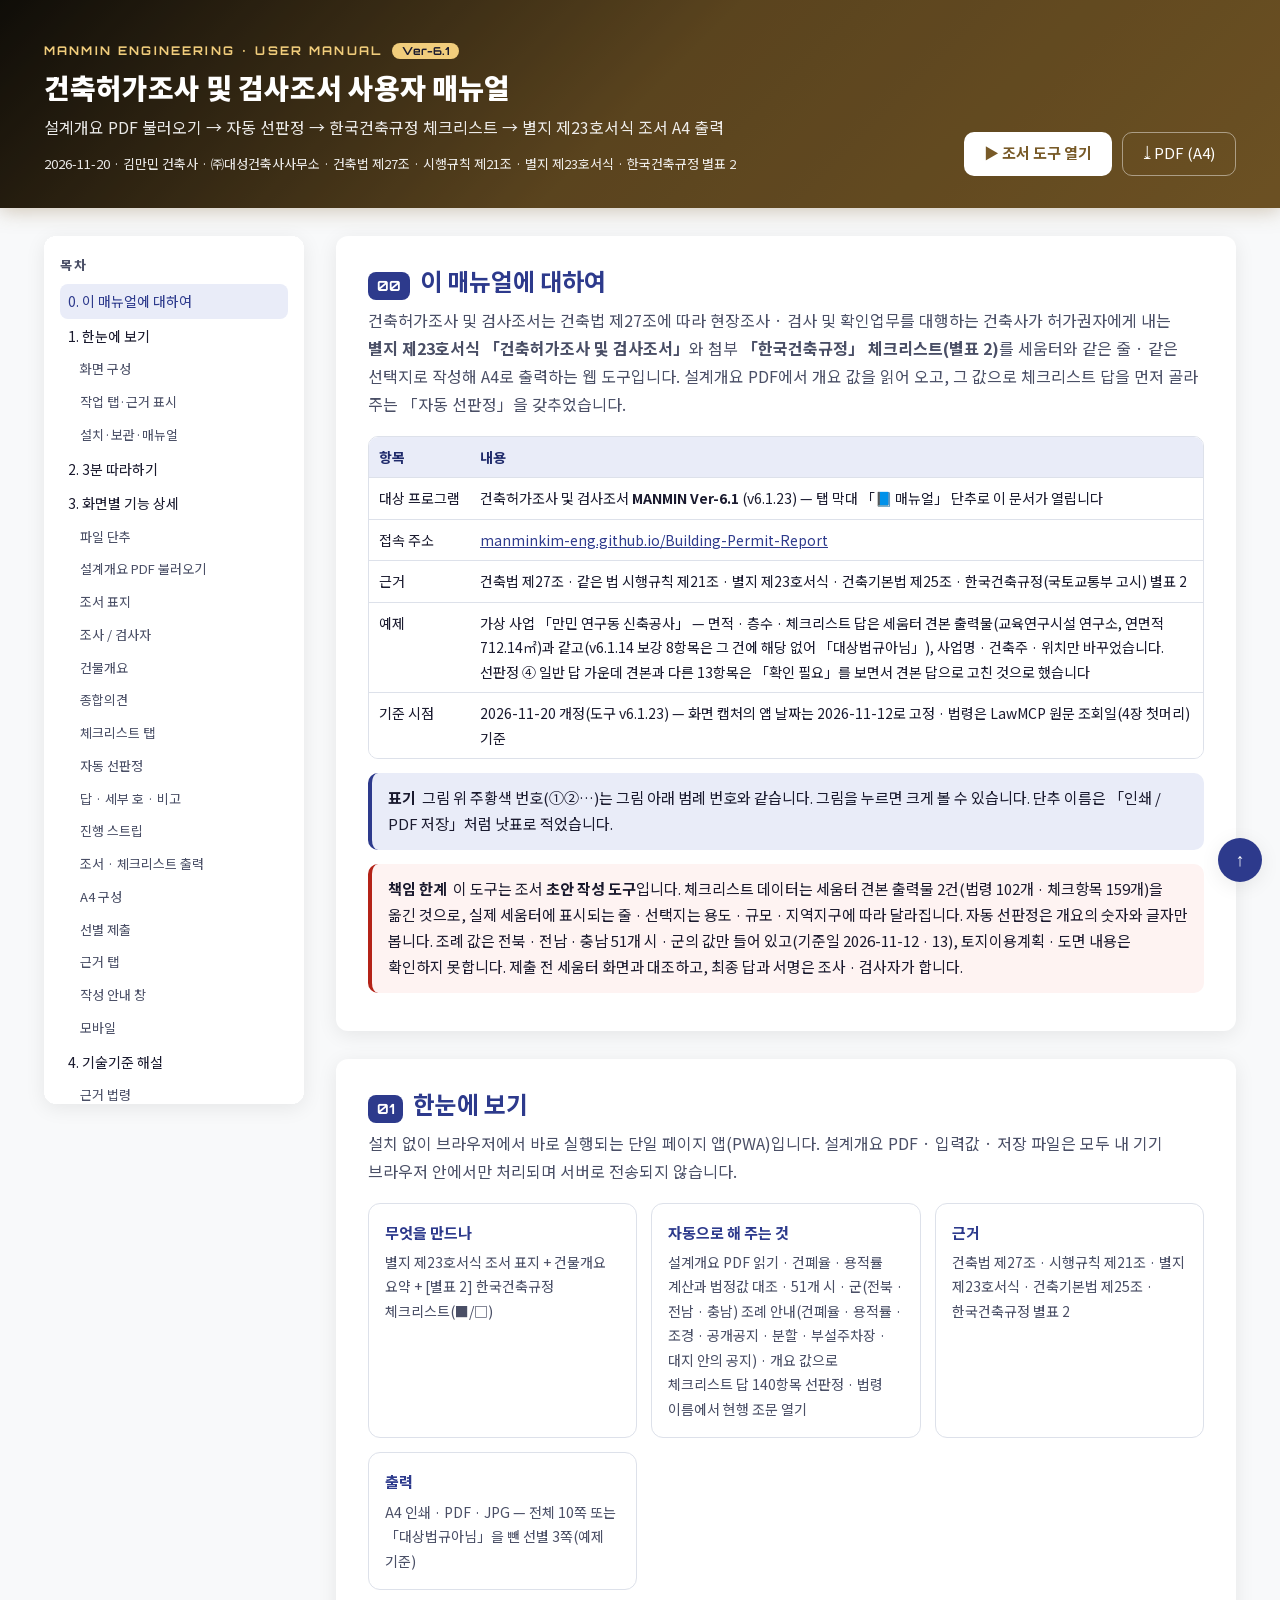
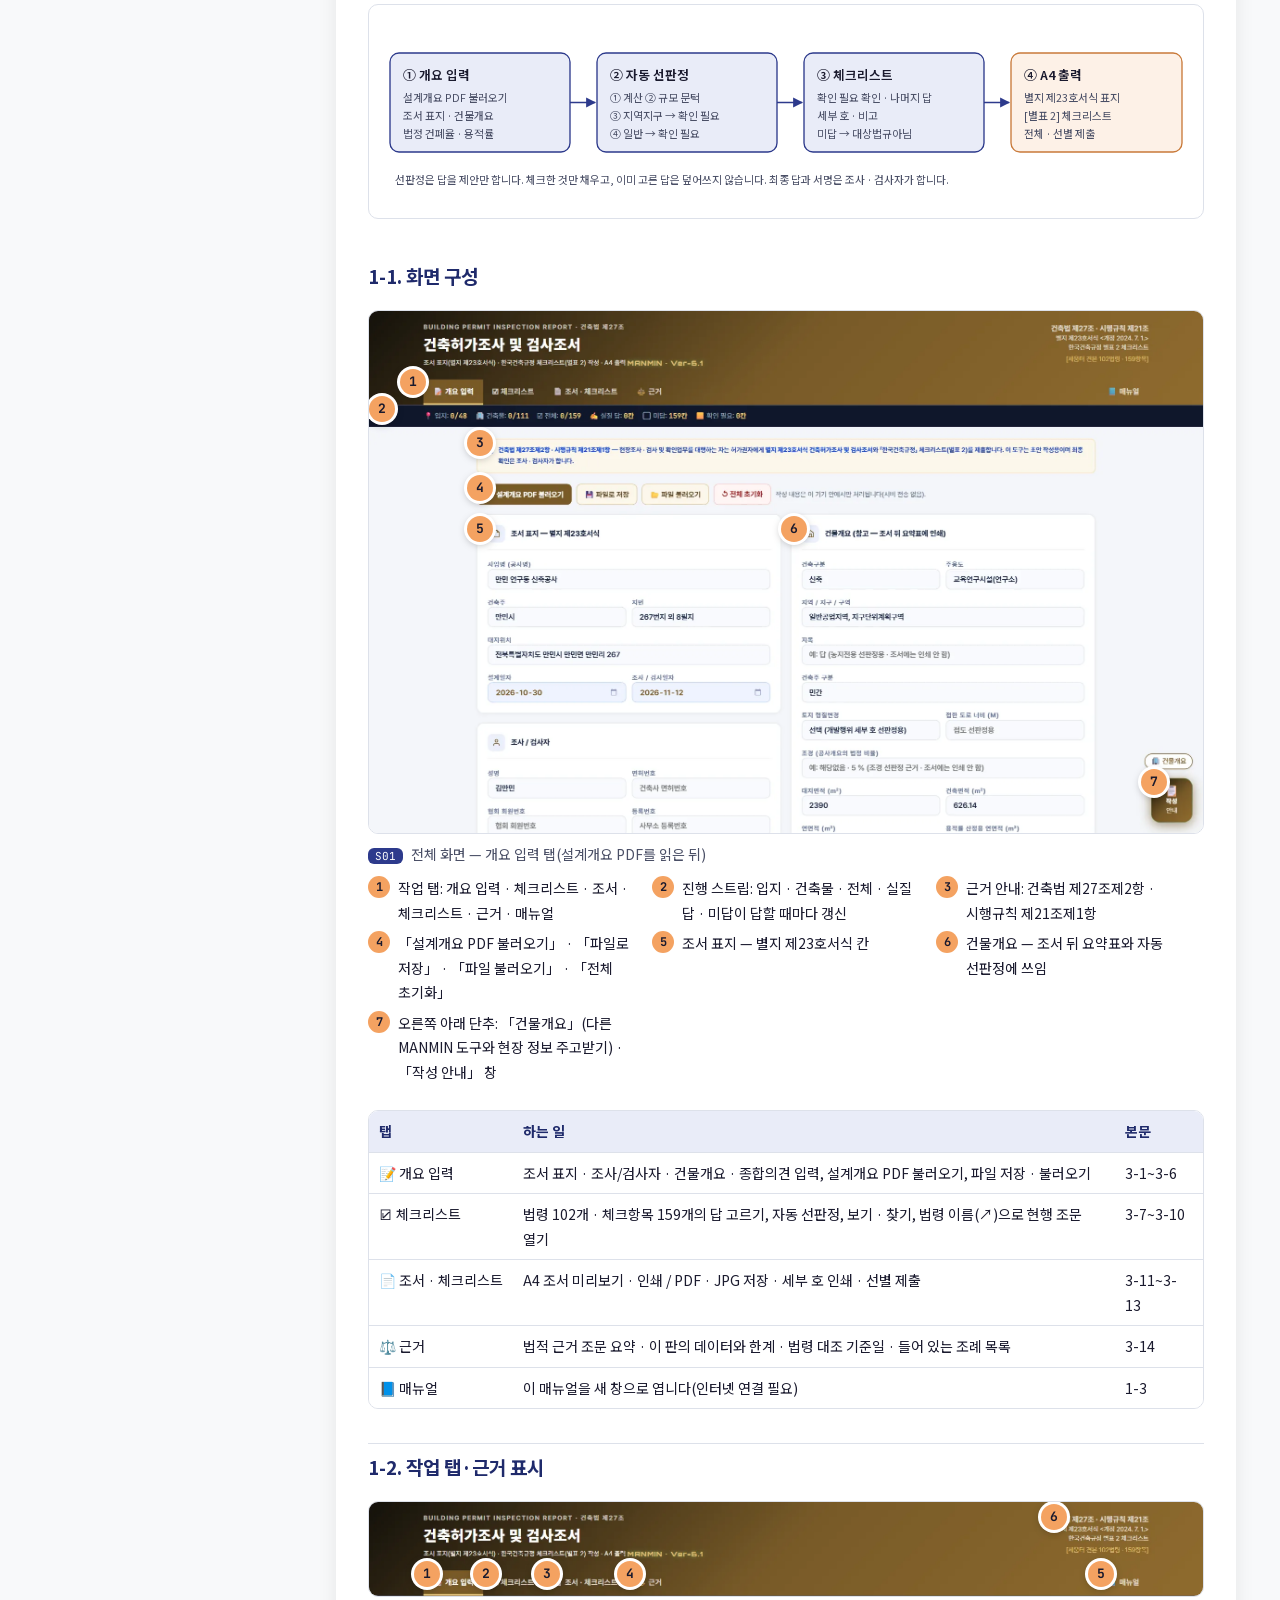
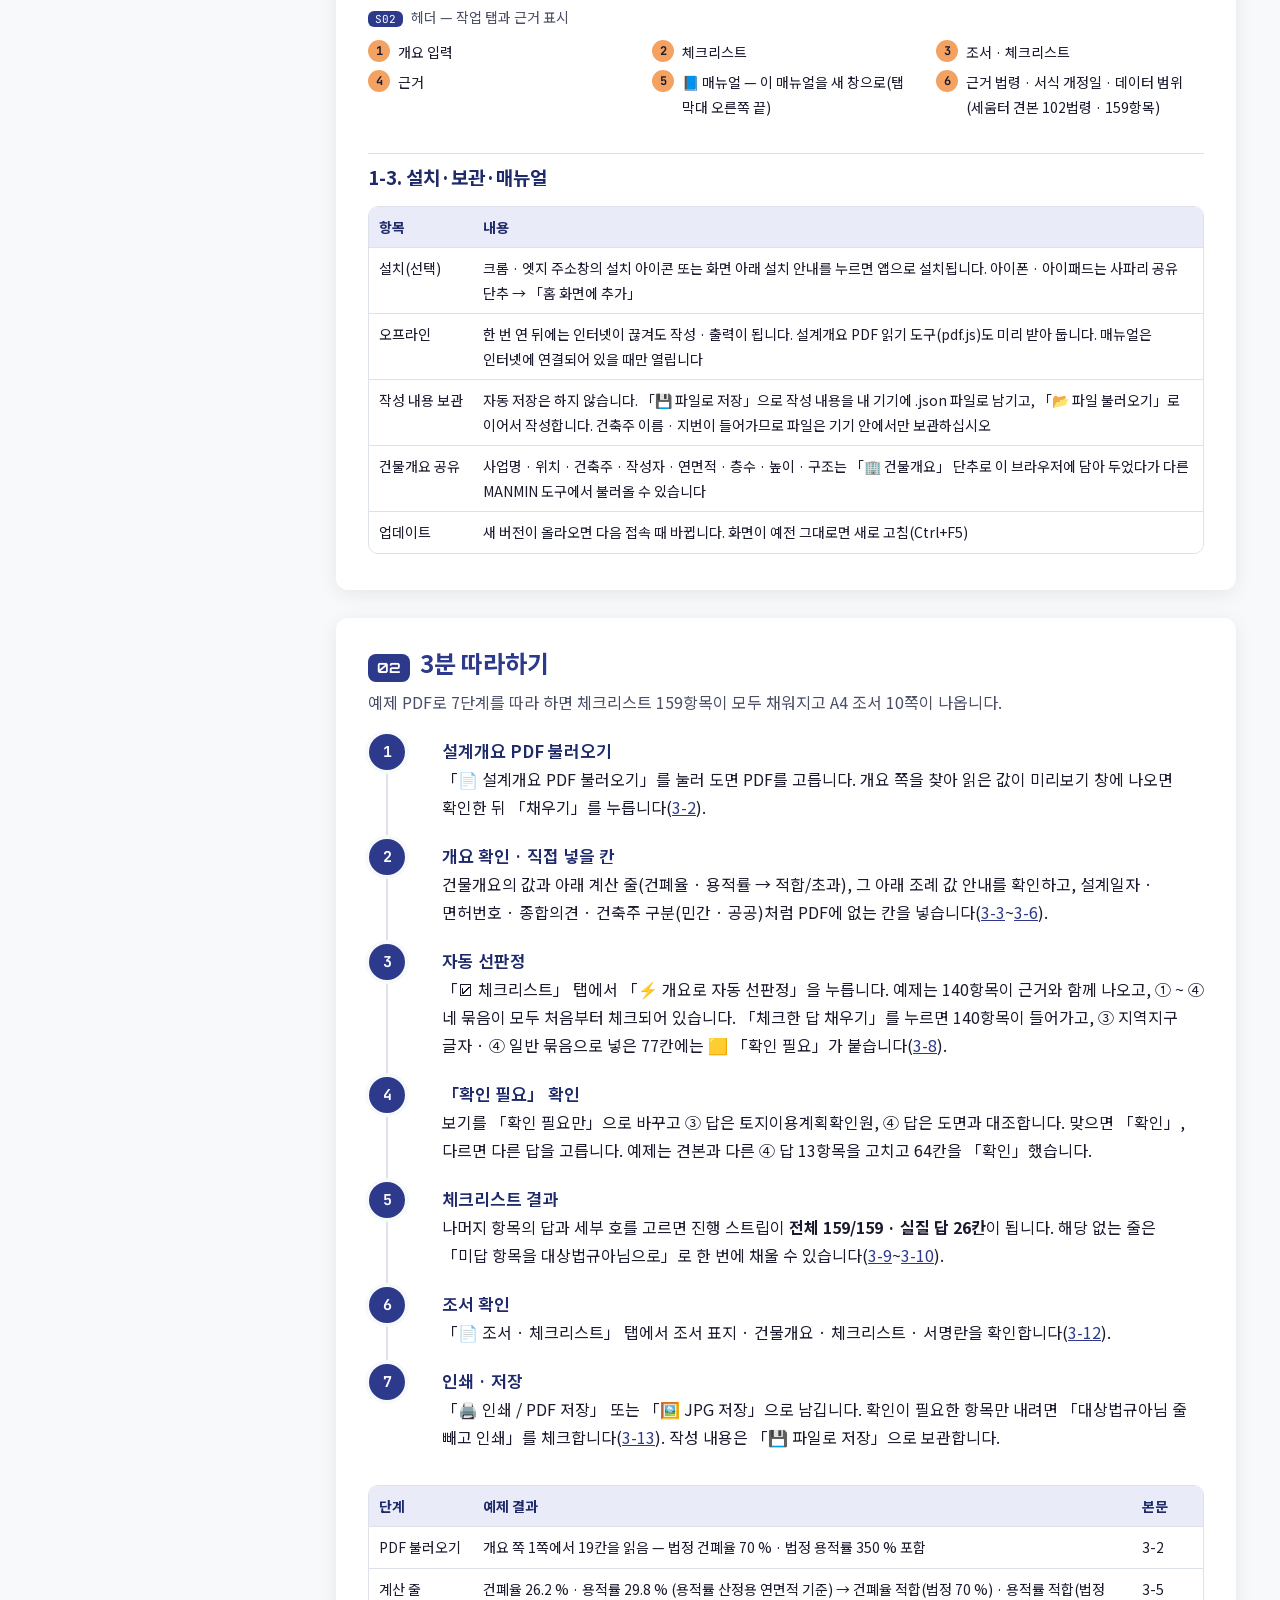
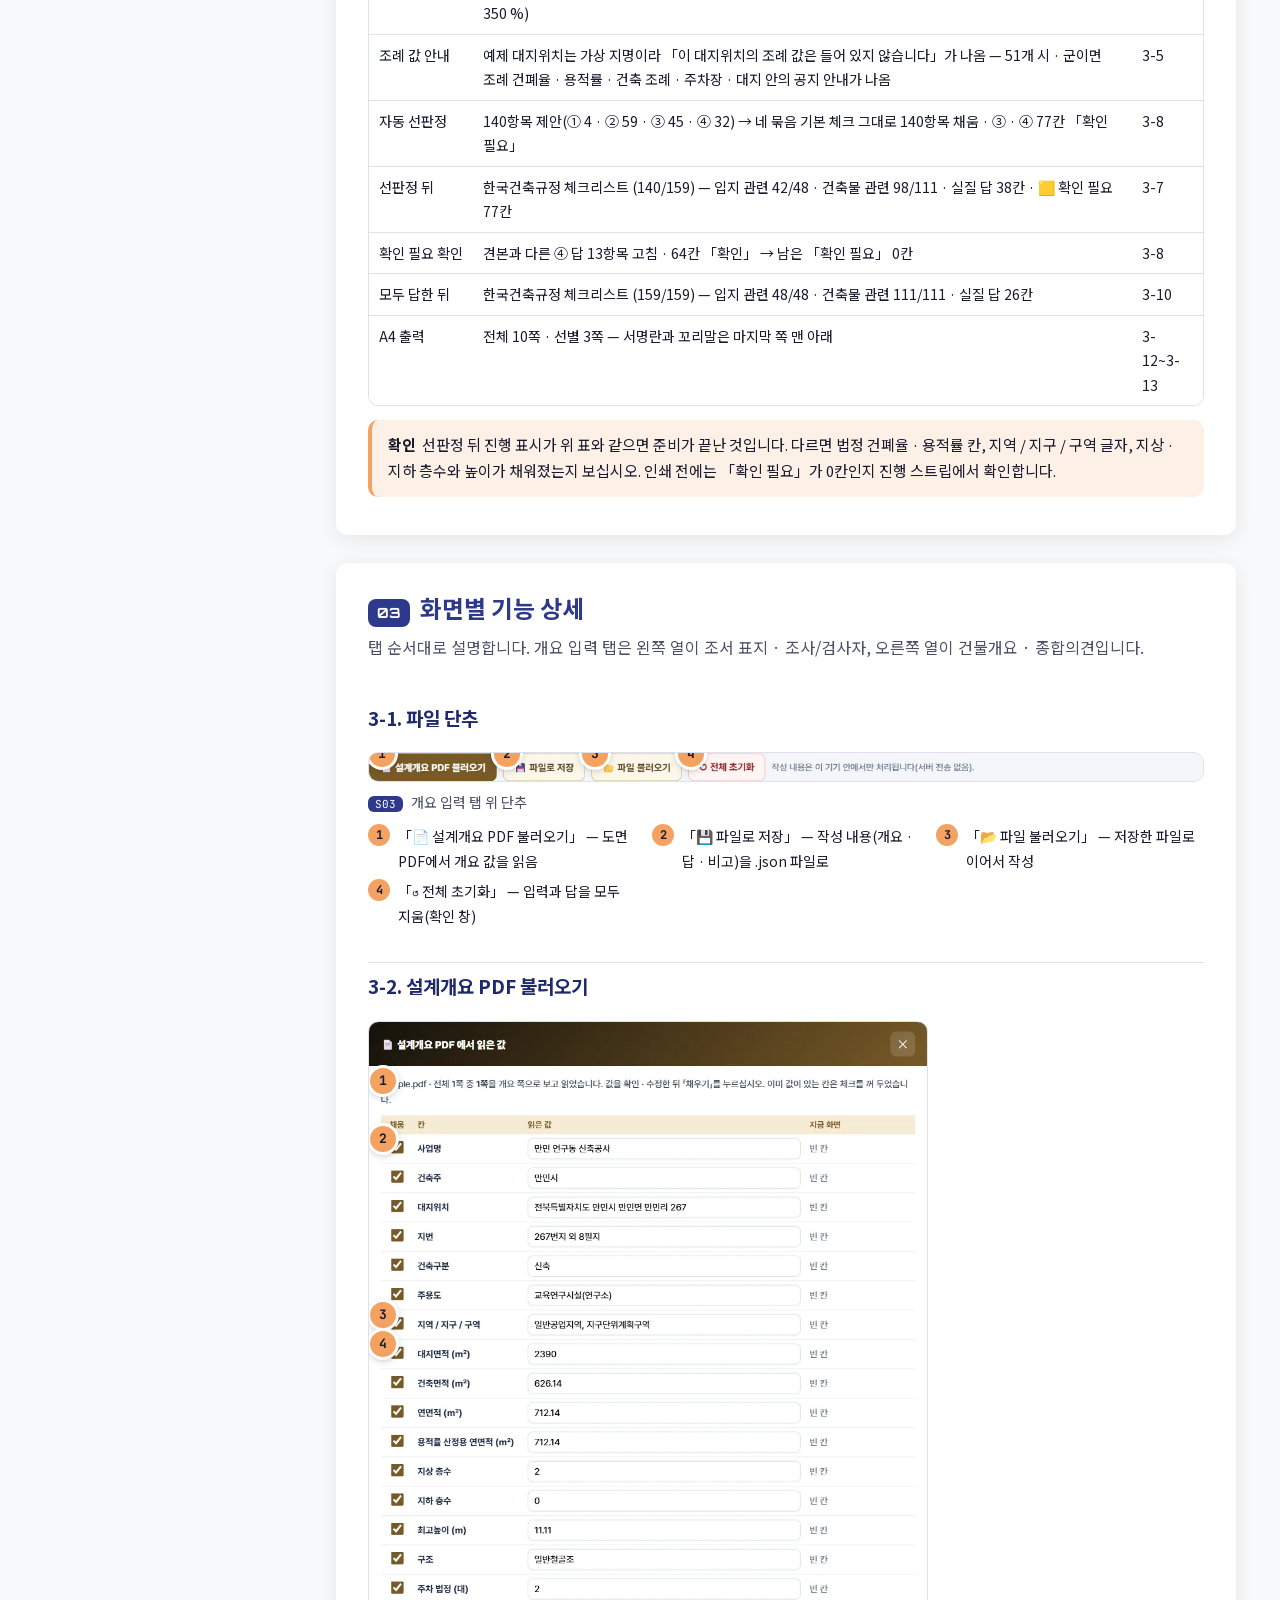
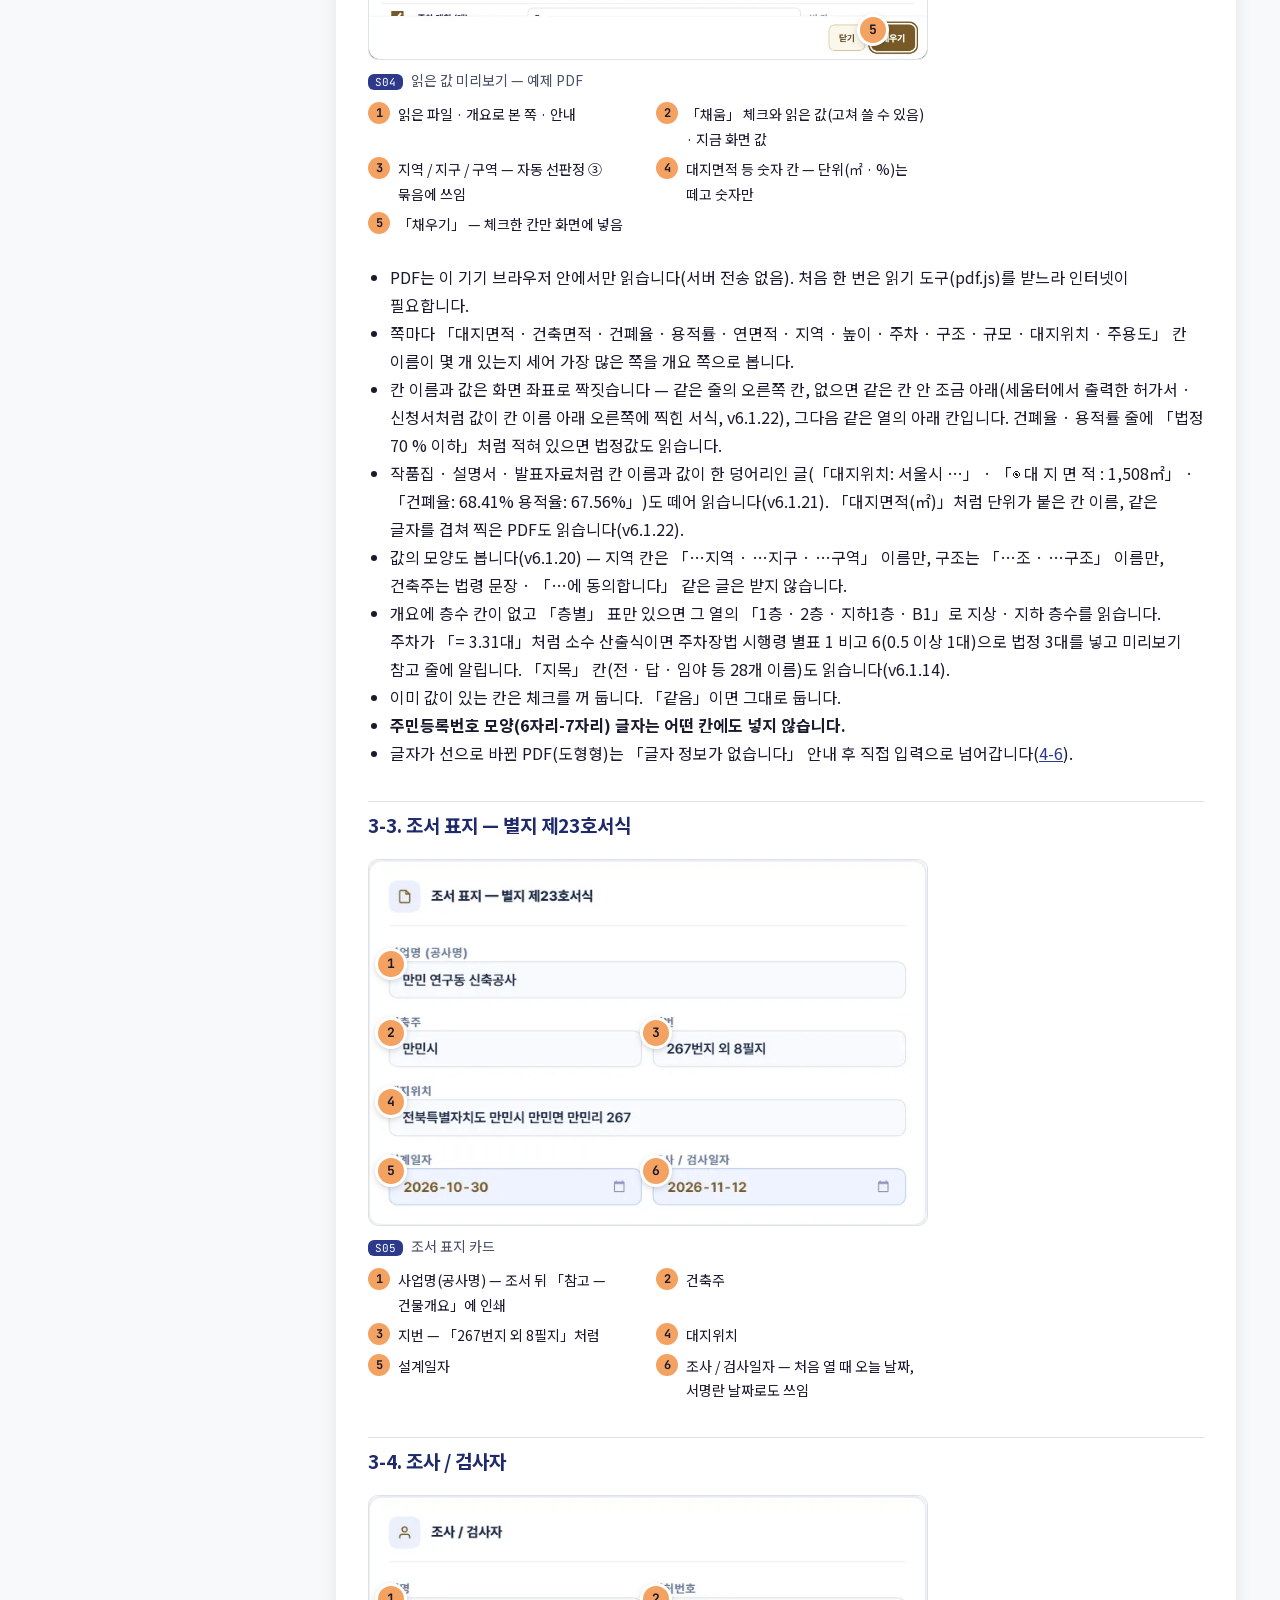
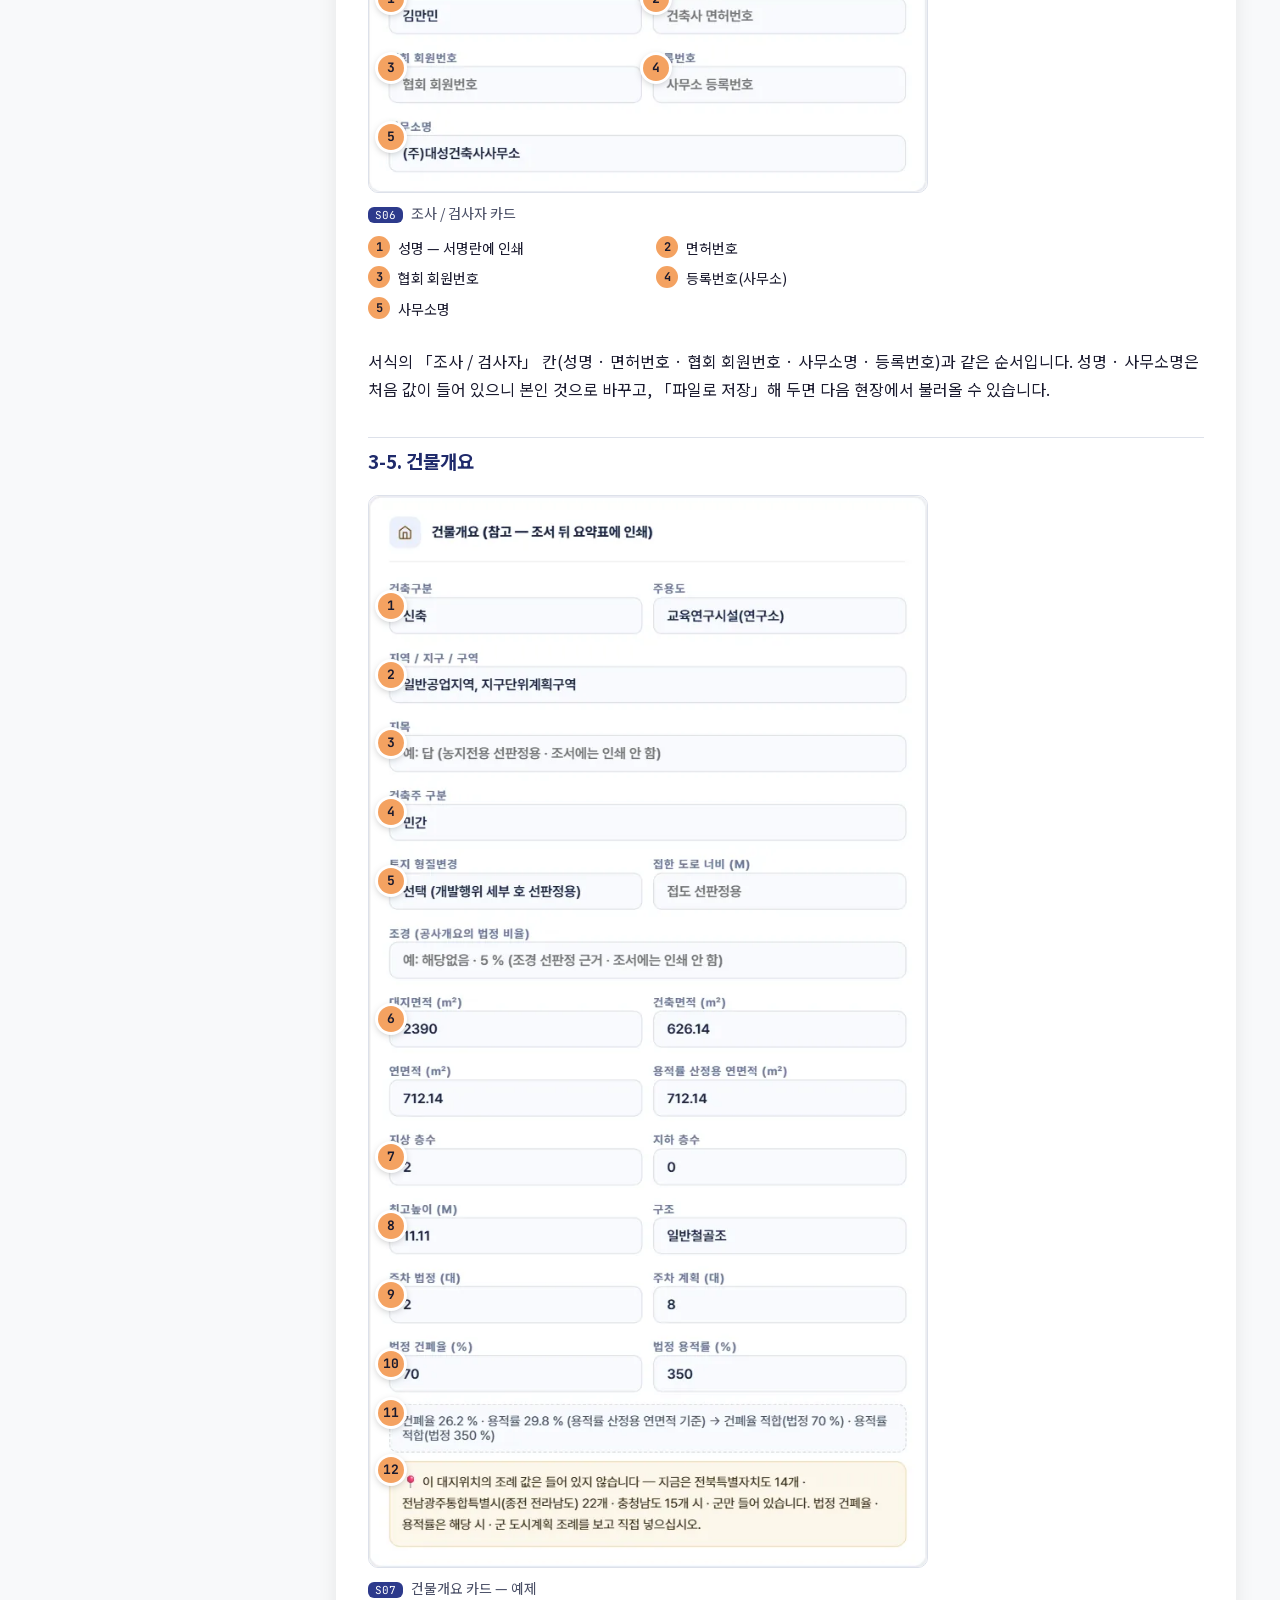
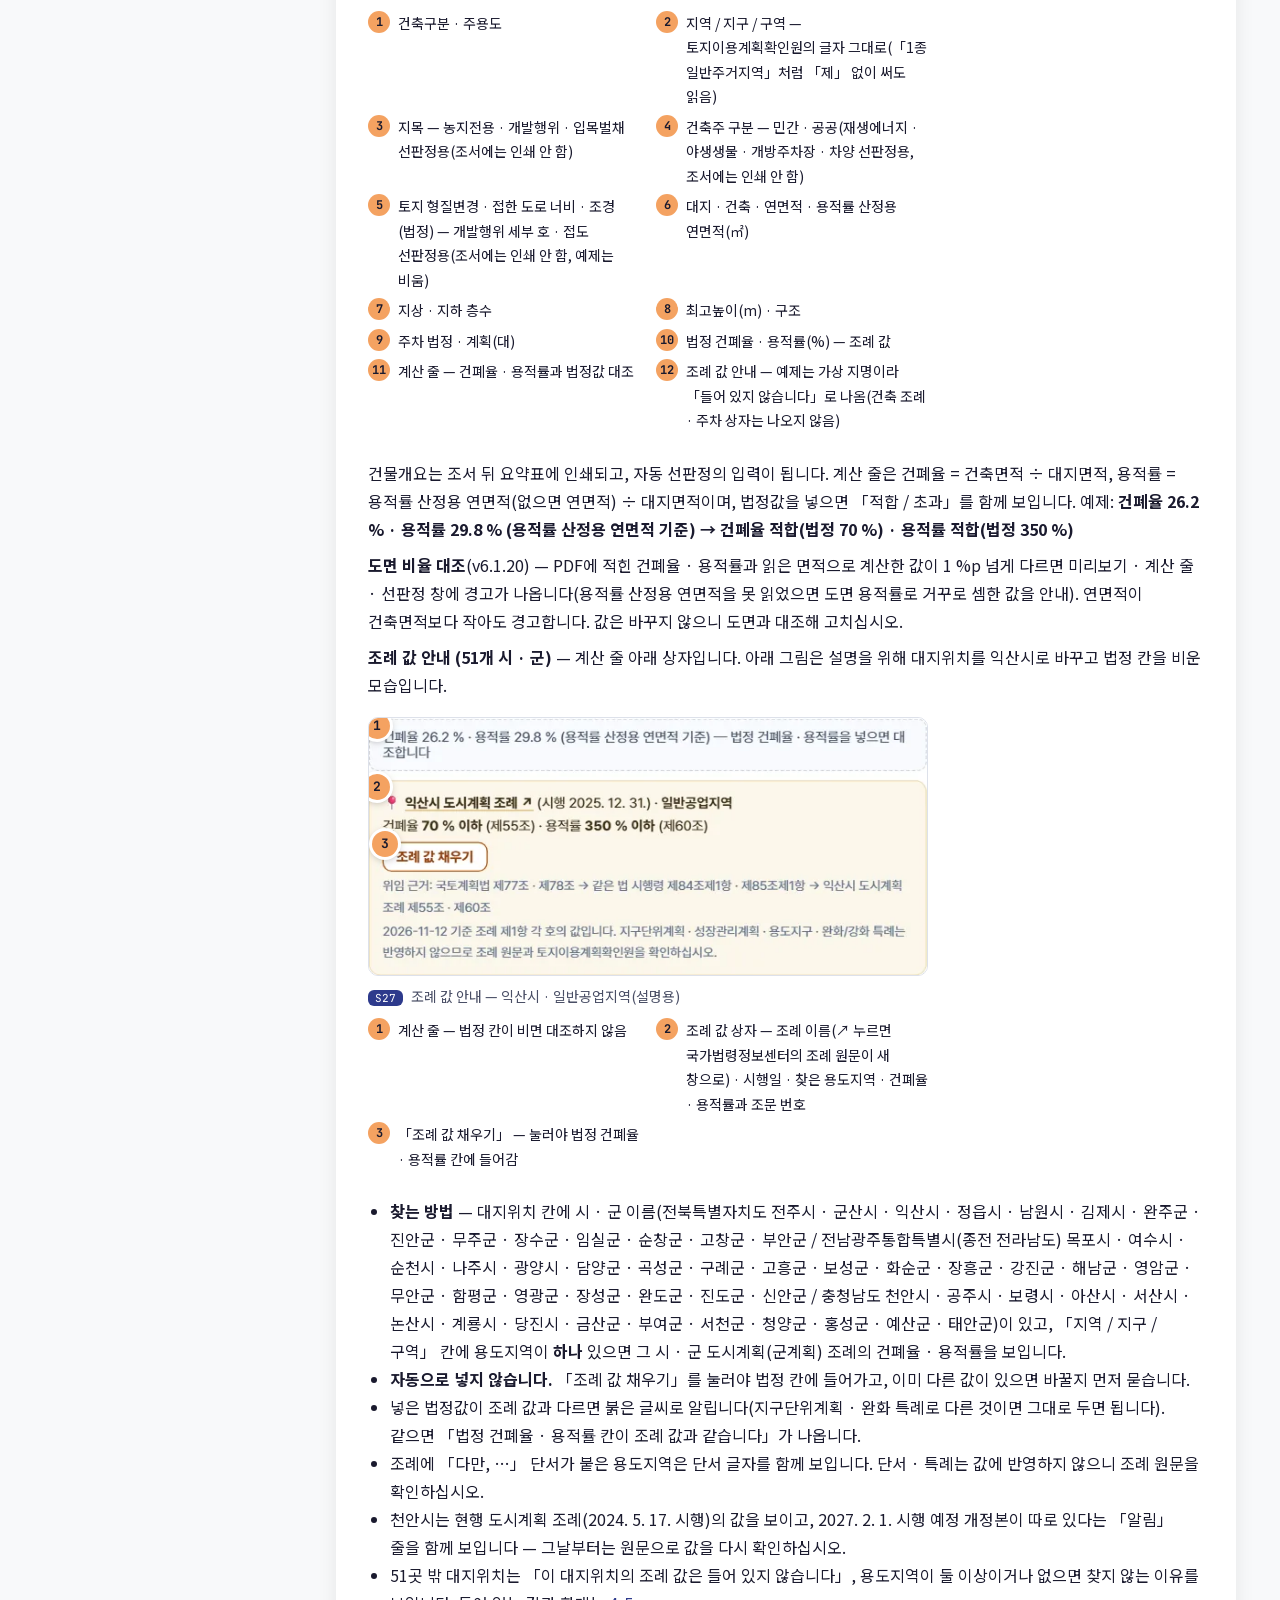
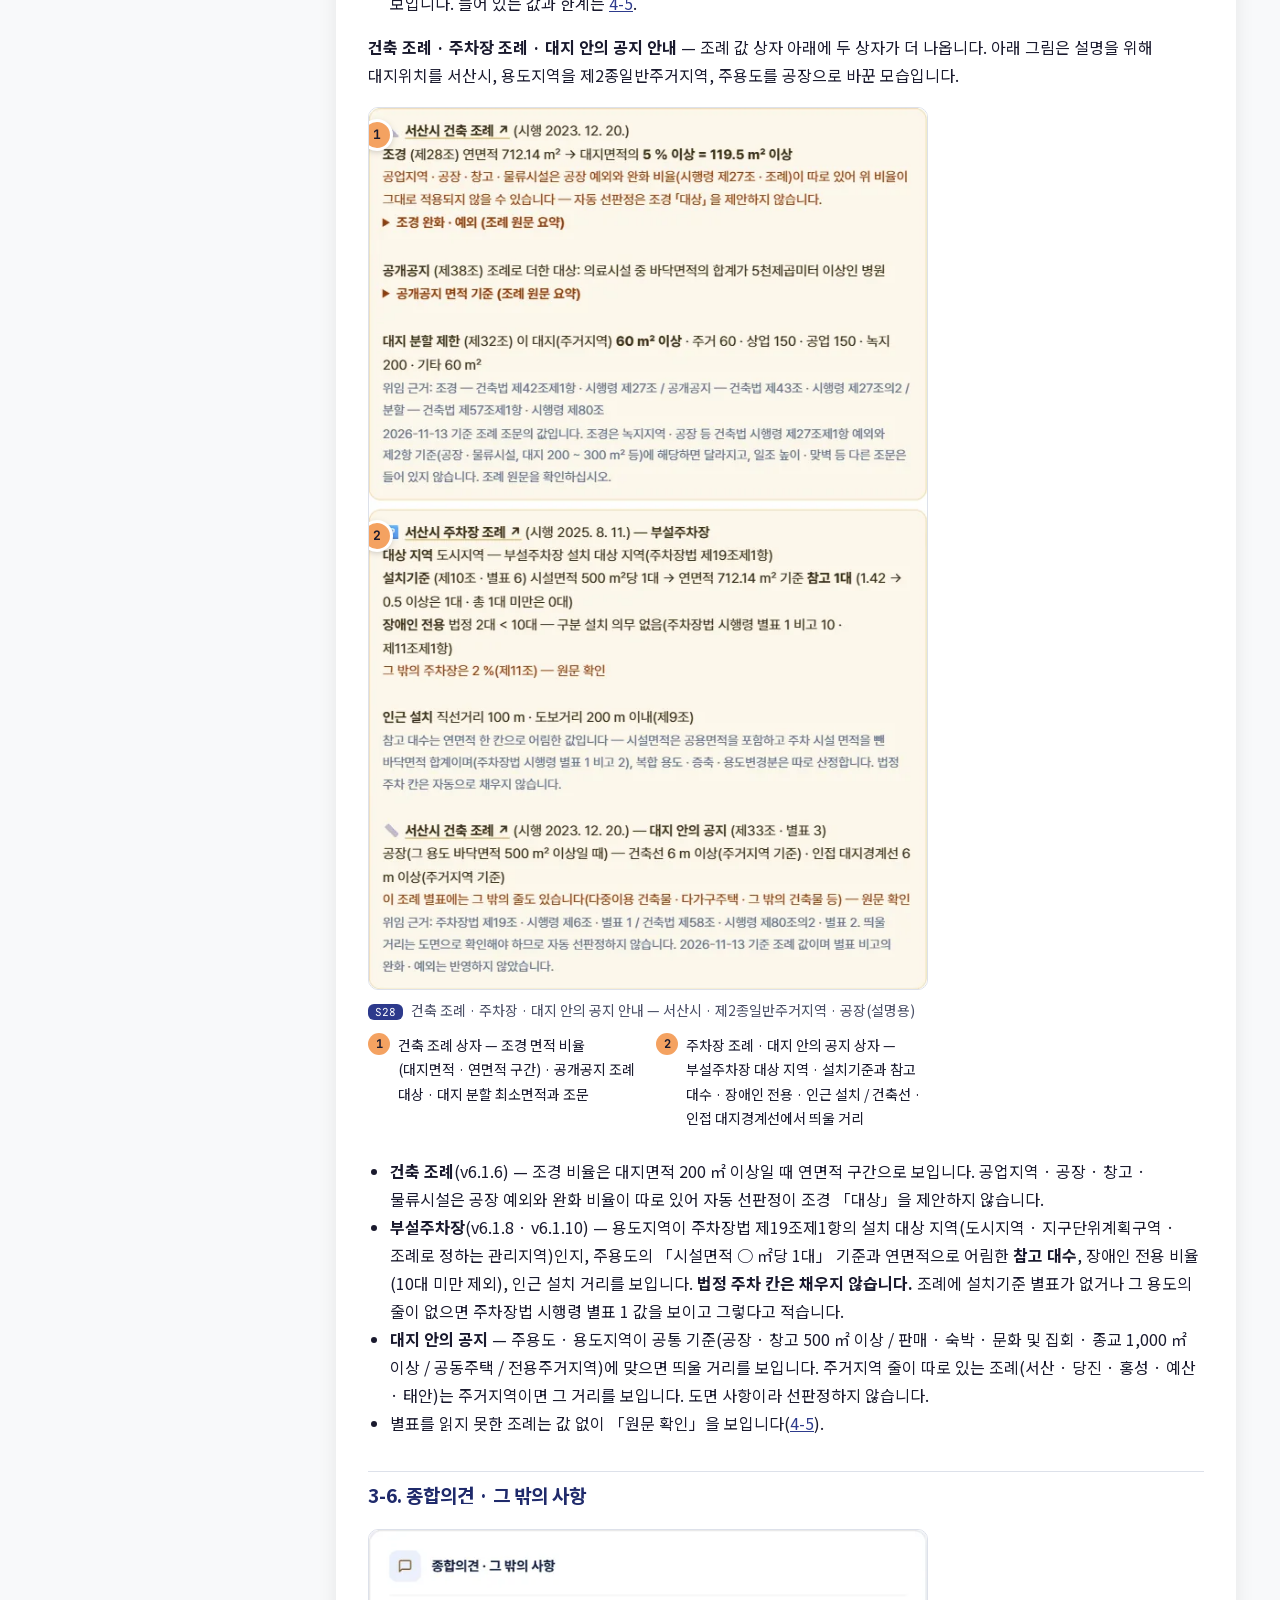
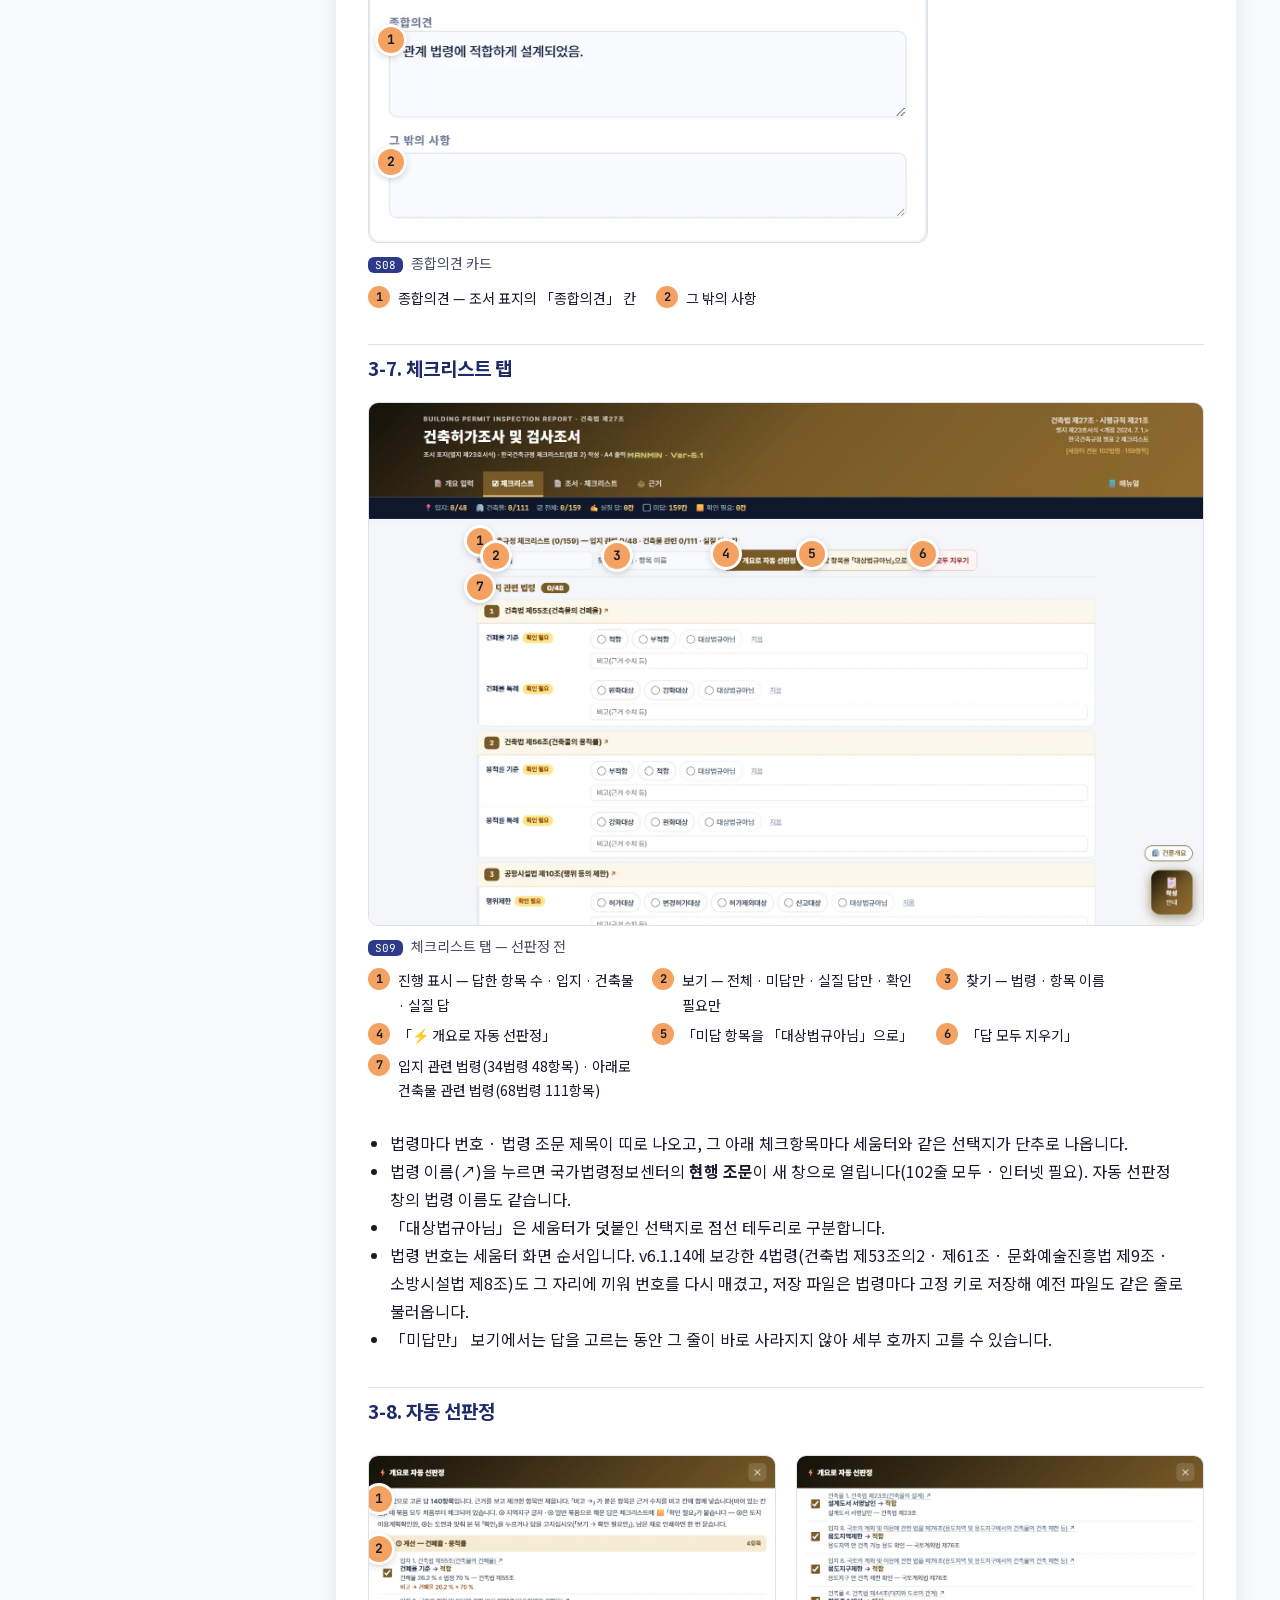
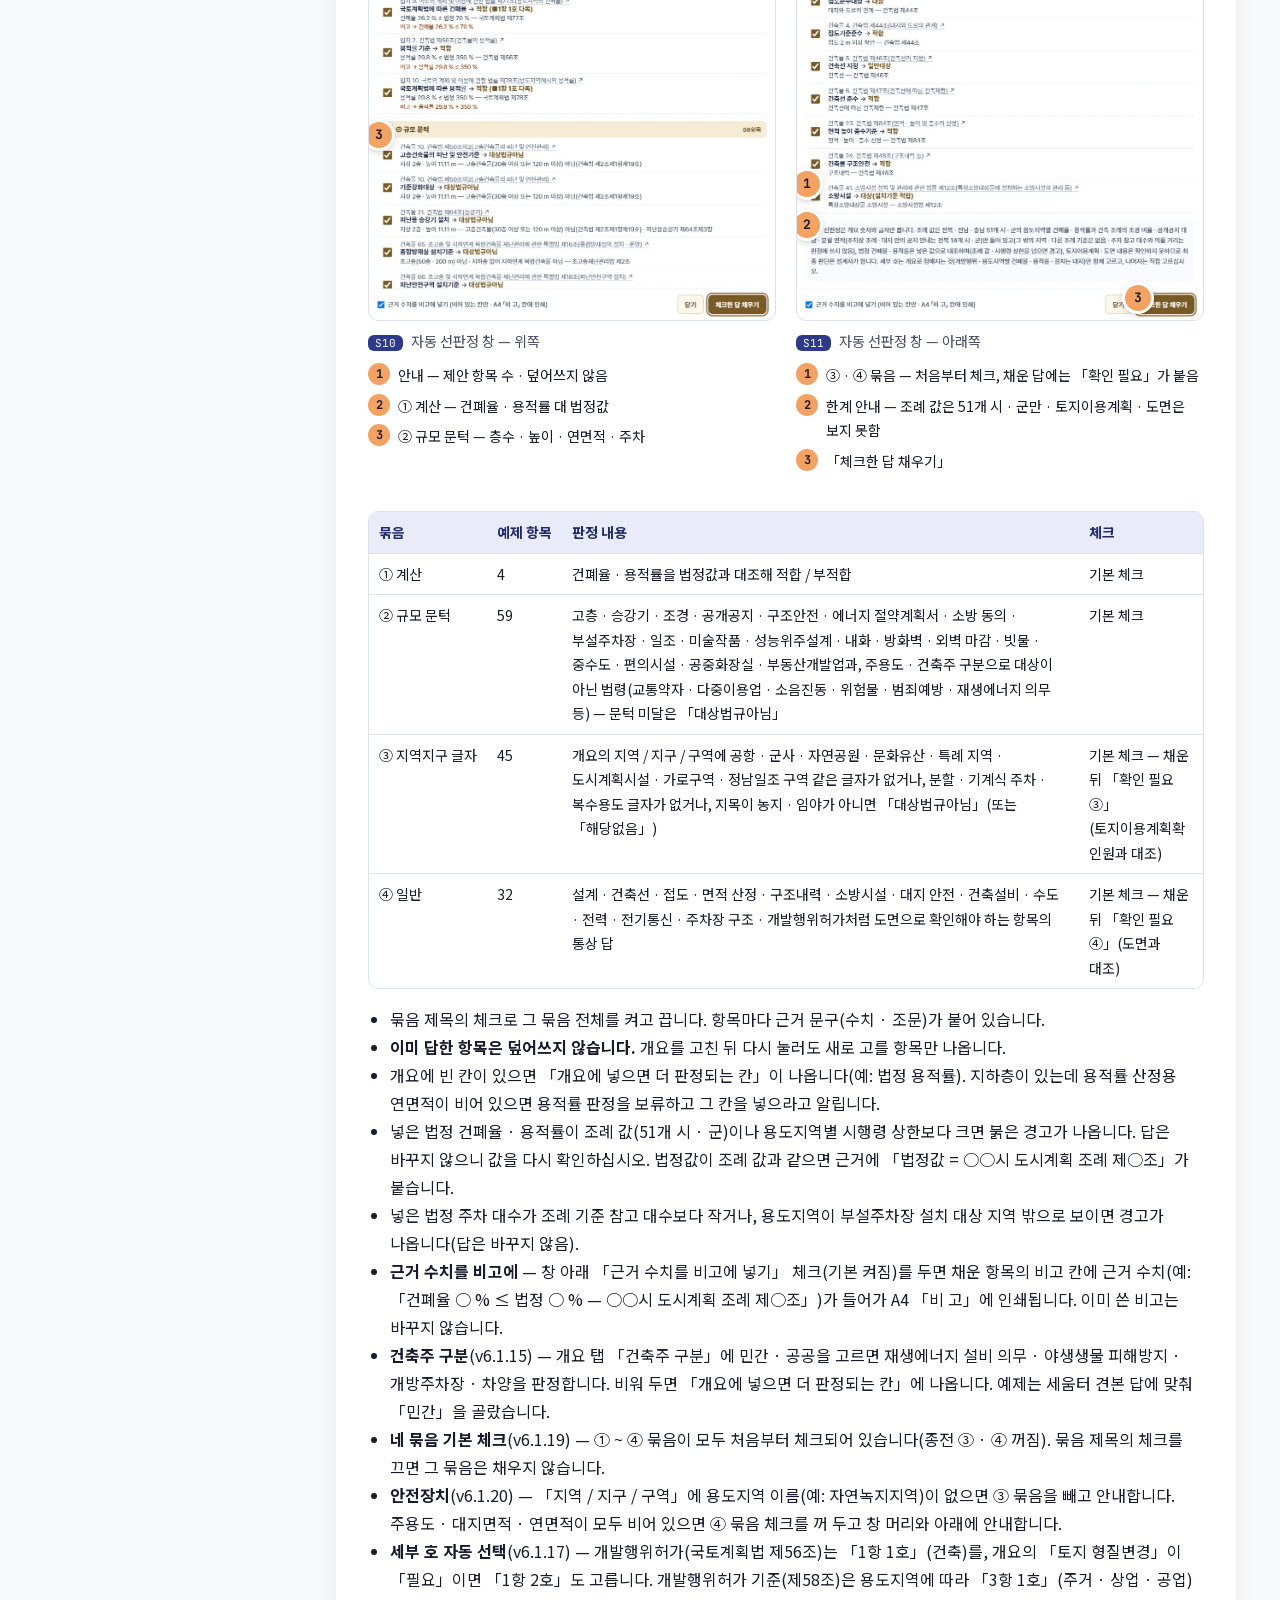
==== commit 1f9df5a5: "매뉴얼 v6.1.23 표기 — 근거 탭 개정 메모 · 정북일조 근거 문구 · A2 앱 · 체크리스트 데이터 변경 없음. PDF 48쪽 재생성, verify_manual 통과.  C" ====
--- a/manual/index.html
+++ b/manual/index.html
@@ -226,7 +226,7 @@
 }
 </style><section class="ch" id="ch0"><h2><span class="n">00</span>이 매뉴얼에 대하여</h2>
 <p class="lead">건축허가조사 및 검사조서는 건축법 제27조에 따라 현장조사 · 검사 및 확인업무를 대행하는 건축사가 허가권자에게 내는 <b>별지 제23호서식 「건축허가조사 및 검사조서」</b>와 첨부 <b>「한국건축규정」 체크리스트(별표 2)</b>를 세움터와 같은 줄 · 같은 선택지로 작성해 A4로 출력하는 웹 도구입니다. 설계개요 PDF에서 개요 값을 읽어 오고, 그 값으로 체크리스트 답을 먼저 골라 주는 「자동 선판정」을 갖추었습니다.</p>
-<div class="k1"><div class="tbl"><table><thead><tr><th class="">항목</th><th class="">내용</th></tr></thead><tbody><tr><td class="">대상 프로그램</td><td class="">건축허가조사 및 검사조서 <b>MANMIN Ver-6.1</b> (v6.1.22) — 탭 막대 「📘 매뉴얼」 단추로 이 문서가 열립니다</td></tr><tr><td class="">접속 주소</td><td class=""><a href="https://manminkim-eng.github.io/Building-Permit-Report/" target="_blank" rel="noopener">manminkim-eng.github.io/Building-Permit-Report</a></td></tr><tr><td class="">근거</td><td class="">건축법 제27조 · 같은 법 시행규칙 제21조 · 별지 제23호서식 · 건축기본법 제25조 · 한국건축규정(국토교통부 고시) 별표 2</td></tr><tr><td class="">예제</td><td class="">가상 사업 「만민 연구동 신축공사」 — 면적 · 층수 · 체크리스트 답은 세움터 견본 출력물(교육연구시설 연구소, 연면적 712.14㎡)과 같고(v6.1.14 보강 8항목은 그 건에 해당 없어 「대상법규아님」), 사업명 · 건축주 · 위치만 바꾸었습니다. 선판정 ④ 일반 답 가운데 견본과 다른 13항목은 「확인 필요」를 보면서 견본 답으로 고친 것으로 했습니다</td></tr><tr><td class="">기준 시점</td><td class="">2026-11-20 개정(도구 v6.1.22) — 화면 캡처의 앱 날짜는 2026-11-12로 고정 · 법령은 LawMCP 원문 조회일(4장 첫머리) 기준</td></tr></tbody></table></div></div>
+<div class="k1"><div class="tbl"><table><thead><tr><th class="">항목</th><th class="">내용</th></tr></thead><tbody><tr><td class="">대상 프로그램</td><td class="">건축허가조사 및 검사조서 <b>MANMIN Ver-6.1</b> (v6.1.23) — 탭 막대 「📘 매뉴얼」 단추로 이 문서가 열립니다</td></tr><tr><td class="">접속 주소</td><td class=""><a href="https://manminkim-eng.github.io/Building-Permit-Report/" target="_blank" rel="noopener">manminkim-eng.github.io/Building-Permit-Report</a></td></tr><tr><td class="">근거</td><td class="">건축법 제27조 · 같은 법 시행규칙 제21조 · 별지 제23호서식 · 건축기본법 제25조 · 한국건축규정(국토교통부 고시) 별표 2</td></tr><tr><td class="">예제</td><td class="">가상 사업 「만민 연구동 신축공사」 — 면적 · 층수 · 체크리스트 답은 세움터 견본 출력물(교육연구시설 연구소, 연면적 712.14㎡)과 같고(v6.1.14 보강 8항목은 그 건에 해당 없어 「대상법규아님」), 사업명 · 건축주 · 위치만 바꾸었습니다. 선판정 ④ 일반 답 가운데 견본과 다른 13항목은 「확인 필요」를 보면서 견본 답으로 고친 것으로 했습니다</td></tr><tr><td class="">기준 시점</td><td class="">2026-11-20 개정(도구 v6.1.23) — 화면 캡처의 앱 날짜는 2026-11-12로 고정 · 법령은 LawMCP 원문 조회일(4장 첫머리) 기준</td></tr></tbody></table></div></div>
 <div class="note"><b>표기</b>그림 위 주황색 번호(①②…)는 그림 아래 범례 번호와 같습니다. 그림을 누르면 크게 볼 수 있습니다. 단추 이름은 「인쇄 / PDF 저장」처럼 낫표로 적었습니다.</div>
 <div class="warn"><b>책임 한계</b>이 도구는 조서 <b>초안 작성 도구</b>입니다. 체크리스트 데이터는 세움터 견본 출력물 2건(법령 102개 · 체크항목 159개)을 옮긴 것으로, 실제 세움터에 표시되는 줄 · 선택지는 용도 · 규모 · 지역지구에 따라 달라집니다. 자동 선판정은 개요의 숫자와 글자만 봅니다. 조례 값은 전북 · 전남 · 충남 51개 시 · 군의 값만 들어 있고(기준일 2026-11-12 · 13), 토지이용계획 · 도면 내용은 확인하지 못합니다. 제출 전 세움터 화면과 대조하고, 최종 답과 서명은 조사 · 검사자가 합니다.</div>
 </section>
@@ -370,6 +370,7 @@
 <p>서식의 첨부서류 안내는 「체크리스트 항목 중 해당 건축물과 관련하여 확인이 필요한 항목만 선별하여 제출」입니다. 이 체크를 켜면 「대상법규아님」으로 답한 줄과 미답 줄을 빼고 인쇄합니다. 예제: (답한 항목 159/159 · 실질 답 26칸만 표시) → 3쪽.</p>
 <h3 id="s3-14">3-14. 근거 탭</h3>
 <figure class="shot" id="fig-s20_reference"><div class="frame"><img src="images/s20_reference.webp" width="1068" height="1797" loading="lazy" alt="근거 탭"><span class="pin" style="left:1.50%;top:3.00%">1</span><span class="pin" style="left:51.15%;top:3.00%">2</span></div><figcaption><span class="fno">S20</span>근거 탭</figcaption><ol class="legend"><li><b>1</b><span>법적 근거 — 건축법 제27조 · 시행규칙 제21조 · 별지 제23호서식 · 한국건축규정 별표 2</span></li><li><b>2</b><span>이 판의 데이터 · 한계 — 데이터 출처 · 법령 링크와 대조 기준일 · 조례 목록(도별 기준일 · 시 · 군별 도시계획 · 건축 · 주차장 조례 이름 ↗ · 시행일 · 조문) · 아직 없는 것 · PDF 불러오기</span></li></ol></figure>
+<p>근거 탭 「법령 링크 · 대조 기준일」 위에 <b>「📝 개정 메모」</b> 상자가 있습니다(v6.1.23). 체크리스트 칸 문구는 한국건축규정 별표 2 양식 그대로 두고, 그 뒤 바뀐 법령을 확인일과 함께 적습니다 — 건축법 제61조제1항(2026. 11. 12. 시행): 정북방향 인접 대지경계선에서 띄울 거리를 높이 10 m 이하 1.5 m · 10 ~ 17 m 5 m · 17 m 초과 높이의 1/2 범위에서 조례로 정하고, 같은 항 단서가 새로 생겼습니다. 위 그림은 메모 상자를 넣기 전 화면입니다.</p>
 <h3 id="s3-15">3-15. 작성 안내 창</h3>
 <p>오른쪽 아래 「📋 작성 안내」 단추를 누르면 3개 탭이 있는 안내 창이 열립니다.</p>
 <div class="tri">
@@ -396,7 +397,7 @@
 <div class="k1"><div class="tbl"><table><thead><tr><th class="">구분</th><th class="">내용</th></tr></thead><tbody><tr><td class="">Ⅰ. 건축허가 시 반드시 확인해야 하는 법령</td><td class="">입지 관련 · 건축물 관련 — 이 도구가 다루는 범위(세움터 견본 2건 102법령 · 159항목: 입지 34법령 48항목 · 건축물 68법령 111항목)</td></tr><tr><td class="">Ⅱ. 의제처리 법령</td><td class="">이 판에는 없음(다음 판)</td></tr><tr><td class="">선별 제출</td><td class="">체크리스트 항목 중 해당 건축물과 관련하여 확인이 필요한 항목만 선별하여 제출(별지 제23호서식 첨부서류)</td></tr><tr><td class="">「대상법규아님」</td><td class="">세움터가 체크항목마다 덧붙이는 선택지 — 고시 원문 별표 2에는 없음</td></tr></tbody></table></div></div>
 <p>세움터는 용도 · 연면적 · 지역지구 · 층수에 따라 표시할 법령을 걸러 냅니다. 견본 2건에서 걸러진 법령(고시 별표 1의 140개 중 나머지 38개)은 이 판에 없습니다.</p>
 <h3 id="s4-4">4-4. 자동 선판정 기준</h3>
-<div class="brk"><div class="k1"><div class="tbl"><table><thead><tr><th class="">항목</th><th class="">판정 문턱</th><th class="">근거</th></tr></thead><tbody><tr><td class="">건폐율 · 용적률</td><td class="">계산값 ≤ 법정값이면 적합 · 지하층이 있고 용적률 산정용 연면적이 비면 용적률은 보류</td><td class="">건축법 제55조 · 제56조 · 국토계획법 제77조 · 제78조 · 건축법 시행령 제119조제1항제4호</td></tr><tr><td class="">법정값 확인(경고만)</td><td class="">넣은 법정값이 조례 값(51개 시 · 군)이나 용도지역별 시행령 상한보다 크면 경고 — 답은 바꾸지 않음</td><td class="">국토계획법 시행령 제84조제1항 · 제85조제1항 · 시 · 군 도시계획 조례</td></tr><tr><td class="">주차 확인(경고만)</td><td class="">넣은 법정 주차 대수 < 조례 설치기준 참고 대수, 또는 용도지역이 설치 대상 지역 밖 — 답은 바꾸지 않음</td><td class="">주차장법 제19조제1항 · 시행령 제6조 · 별표 1 · 시 · 군 주차장 조례</td></tr><tr><td class="">고층건축물</td><td class="">30층 이상 또는 높이 120m 이상</td><td class="">건축법 제2조제1항제19호 · 제50조의2 · 제64조제3항</td></tr><tr><td class="">초고층 · 지하연계</td><td class="">50층 이상 또는 200m 이상 / 지하층이 지하역사 · 지하도상가와 연결</td><td class="">건축법 시행령 제2조제15호 · 초고층재난관리법 제2조</td></tr><tr><td class="">승강기</td><td class="">6층 이상이면서 연면적 2,000㎡ 이상(6층은 시행령 제89조 예외 확인) · 비상용은 높이 31m 초과</td><td class="">건축법 제64조제1항 · 제2항</td></tr><tr><td class="">조경</td><td class="">대지면적 200㎡ 미만이면 비대상 · 200㎡ 이상이라도 녹지지역, 자연환경보전 · 농림 · 관리지역(지구단위계획구역 제외), 축사, 대지 5,000㎡ 미만 또는 연면적 1,500㎡ 미만 공장이면 예외대상(대수선 · 용도변경은 판정 안 함)</td><td class="">건축법 제42조제1항 · 시행령 제27조제1항</td></tr><tr><td class="">조경 — 녹지 걸침</td><td class="">녹지지역과 다른 용도지역에 걸친 대지는 ④ 「예외대상」으로 내리고 「녹지 부분만 예외 · 나머지는 조례 조경 비율」을 근거에 적음(녹지만 있으면 ② 그대로) · 개요 「조경(법정)」 값은 근거에 덧붙임</td><td class="">건축법 제54조제3항 · 시행령 제27조제1항</td></tr><tr><td class="">공개공지</td><td class="">연면적 5,000㎡ 미만이면 대상 아님(제2호 조례 다중이용시설은 따로 확인)</td><td class="">건축법 시행령 제27조의2제1항</td></tr><tr><td class="">구조안전 확인</td><td class="">2층(목구조 3층) 이상 · 연면적 200㎡(목구조 500㎡, 창고 · 축사 · 작물 재배사 제외) 이상 · 높이 13m 이상 · 단독주택 · 공동주택은 규모와 무관(제9호)</td><td class="">건축법 시행령 제32조제2항</td></tr><tr><td class="">에너지 절약계획서</td><td class="">연면적 500㎡ 미만 또는 단독주택이면 비대상(500㎡ 이상의 대상 여부는 판정 안 함)</td><td class="">녹색건축법 시행령 제10조제1항</td></tr><tr><td class="">소방 건축허가 동의</td><td class="">연면적 400㎡ 이상(학교시설 100㎡ · 노유자 · 수련시설 200㎡ · 정신의료기관 · 의료재활시설 300㎡) · 6층 이상 · 공동주택 · 숙박시설은 규모와 무관(같은 조 제2항 제외 확인)</td><td class="">소방시설법 시행령 제7조제1항제1호 · 제4호 · 제6호</td></tr><tr><td class="">친환경차 전용주차 · 충전</td><td class="">총주차대수 50대 미만이면 대상 아님</td><td class="">친환경자동차법 시행령 제18조의5</td></tr><tr><td class="">부설주차장</td><td class="">법정 대수가 있으면 설치대상 · 계획 ≥ 법정이면 적합</td><td class="">주차장법 제19조</td></tr><tr><td class="">용도지역 미정 · 미세분</td><td class="">개요에 세분된 용도지역 이름이 있으면 대상법규아님(「제2종 일반주거지역」처럼 띄어 쓰거나 「1종 일반주거지역」처럼 「제」 없이 써도 읽음)</td><td class="">국토계획법 제79조</td></tr><tr><td class="">일조 · 미술작품 · 성능위주설계</td><td class="">정북일조: 전용 · 일반주거지역이면 ④ 대상(적합), 아니면 대상법규아님 · 공동주택 아니면 채광 대상법규아님 · 적용제외: 주거지역 아니면 대상법규아님, 2층 · 8 m 초과면 비대상 / 미술작품: 연면적 1만㎡ 미만 / 성능위주설계: 신축 아님, 또는 3만㎡ · 30층 · 120 m 미만 · 지하 없음</td><td class="">건축법 제61조제1 · 2 · 4항 · 문화예술진흥법 시행령 제12조 · 소방시설법 시행령 제9조</td></tr><tr><td class="">지목</td><td class="">전 · 답 · 과수원이면 농지전용허가 ④ 허가대상, 아니면 ③ 대상법규아님 · 임야 아니면 입목벌채 ③ 대상법규아님 · 건축(대수선 · 용도변경 제외)이면 개발행위허가 ④ 허가대상 · 기준 적합</td><td class="">농지법 제2 · 34 · 37조 · 산림자원법 제36조 · 국토계획법 제56 · 58조</td></tr><tr><td class="">농지전용 제한 · 접도</td><td class="">농지라도 도시지역 · 계획관리지역 · 개발진흥지구이면 농지전용 제한 ③ 대상법규아님(보전관리 등은 판정 보류) / 개요 「접한 도로 너비」가 4 m 이상이면 접도 ② 「대상」, 4 m 미만이면 ④에 「시행령 제3조의3 확인」</td><td class="">농지법 제37조제1항 단서 · 건축법 제44조 · 시행령 제3조의3</td></tr><tr><td class="">대지 안의 공지</td><td class="">별표 2 가 ~ 마목(전용 · 일반공업지역 밖 공장 · 창고 500㎡ 이상, 판매 · 숙박 등 1,000㎡ 이상, 공동주택, 전용주거지역, 연면적 5,000㎡ 이상 등)이 아니면 ③ 대상법규아님(바목은 조례 확인) · 해당하면 ④ 적합</td><td class="">건축법 제58조 · 시행령 제80조의2 · 별표 2</td></tr><tr><td class="">세부 호</td><td class="">제56조: 1항 1호(+ 형질변경 「필요」면 1항 2호) · 제58조: 3항 1 · 2 · 3호(시가화 · 유보 · 보전 용도) · 제77 · 78조: 용도지역의 목 · 제84조 · 건축법 제54조: 녹지 걸침 3항</td><td class="">국토계획법 제56 · 58 · 77 · 78 · 84조 · 시행령 별표 1의2 · 건축법 제54조</td></tr><tr><td class="">내화 · 방화벽</td><td class="">3층 미만 · 지하층 없음이고 시행령 제56조제1항 해당 호 문턱(공장 2,000 · 판매 · 운동 · 창고 등 500 · 집회 · 종교 · 주점 · 장례 200 · 2층 이상 주거 · 의료 · 숙박 등 400㎡)에 못 미치면 대상법규아님(3층 이상 · 지하층이면 ④ 대상) · 연면적 1,000㎡ 미만이면 방화벽 대상법규아님</td><td class="">건축법 시행령 제56조 · 제57조</td></tr><tr><td class="">외벽 마감 · 창호</td><td class="">3층 미만 · 높이 9 m 미만이고 의료 · 교육연구 · 노유자 · 수련 · 공장 · 창고 · 위험물 · 자동차 · 필로티 · 상업지역 2,000㎡ 이상 근생 등이 아니면 대상법규아님</td><td class="">건축법 시행령 제61조제2 · 3항</td></tr><tr><td class="">실내건축 · 범죄예방</td><td class="">연면적 3,000㎡ · 16층 미만이고 휴게음식점 · 오피스텔 · 숙박 아님 / 시행령 제63조의7 용도 아님(「근린생활시설」만 쓰면 보류)</td><td class="">건축법 시행령 제61조의2 · 제63조의7</td></tr><tr><td class="">주용도로 대상 아님</td><td class="">교통약자(여객시설 아님) · 다중이용업(시행령 제2조 업종 아님) · 소음 · 진동(공장 아님 — 제조업소는 배출시설 확인 안내) · 방음시설 · 위험물 · 공영주차장 · 노외 · 주차전용 · 재생에너지 권고 · 부설주차장 용도변경(용도변경 아님)</td><td class="">교통약자법 제2 · 9조 · 다중이용업소법 시행령 제2조 · 소음진동법 제7 · 9 · 12 · 40조 · 위험물안전관리법 제5조 · 주차장법 제12 · 12조의2 · 19조의4 · 재생에너지법 제12조 · 제12조의13</td></tr><tr><td class="">물 · 수도</td><td class="">빗물: 지붕 1,000㎡ 운동장 · 체육관 · 공공업무 · 청사, 공동주택 건축면적 1만㎡ · 학교 5천㎡, 골프장, 대규모점포가 아니면 대상법규아님 · 중수도: 연면적 6만㎡ 미만(공장 · 발전 아님) · 절수설비: 대상</td><td class="">물재이용법 제8 · 9조 · 시행령 제10 · 11조 · 수도법 제15조</td></tr><tr><td class="">편의 · 화장실 · 개발업</td><td class="">편의시설 별표 1 대상시설 아님(제조업소 · 창고 · 단독주택 등) · 장애인전용주차 법정 10대 미만 · 공중화장실 적용 범위 아님(근생 · 업무 2,000㎡, 집회 · 병원 · 학교 등 1,000㎡ 미만) · 부동산개발업 연면적 2,000㎡ · 대지 3,000㎡ 미만</td><td class="">편의증진법 시행령 별표 1 · 제17조 · 주차장법 시행령 별표 1 비고 · 공중화장실법 제3조 · 시행령 제3조 · 부동산개발업법 제4조</td></tr><tr><td class="">건축주 구분 · 차양</td><td class="">민간이면 재생에너지 설비 의무 · 야생생물 대상법규아님(개방주차장은 ④) · 공공이면 ④ 대상 제안(재생에너지는 1,000㎡ 이상 신축 · 증축 · 개축) · 차양은 공공 · 3,000㎡ 이상 · 업무 · 교육연구가 아니면 대상법규아님</td><td class="">재생에너지법 제12조제2항 · 시행령 제15조 · 야생생물법 제8조의2 · 주차장법 제19조제13항 · 녹색건축법 제14조의2 · 시행령 제10조의2</td></tr><tr><td class="">부설주차장 설치계획서</td><td class="">법정 대수 1대 이상이면 ④ 묶음으로 대상 제안(채운 뒤 「확인 필요」 — 세움터 견본 2건의 답이 「대상」 · 「비대상」으로 갈림)</td><td class="">주차장법 제19조의2</td></tr><tr><td class="">③ 개요 글자</td><td class="">특례 지역 · 제77 · 78조 조례 지역 · 개발행위 제한 · 도시계획시설 · 제76조제5항 지역 · 맞벽 · 가로구역 · 정남일조 구역 · 녹색건축 완화 · 분할 · 기계식 주차 · 복수용도 글자가 없으면 대상법규아님</td><td class="">국토계획법 제63 · 64 · 76 · 77 · 78조 · 건축법 제19조의2 · 제55 · 56 · 57 · 59 · 60조 · 제61조제3항 · 녹색건축법 제15조 · 주차장법 제19조의5</td></tr><tr><td class="">둘 이상 지역에 걸침</td><td class="">용도지역 이름이 하나뿐이고 다른 지역 글자가 없으면 대상법규아님 · 둘 이상이고 녹지가 걸치면 제84조 「특수대상」 · 제54조 「특수대상(적합)」 ■3항, 녹지가 없으면 제54조 「일반대상(적합)」(③ 묶음)</td><td class="">국토계획법 제84조 · 건축법 제54조</td></tr><tr><td class="">③ · ④ 안전장치</td><td class="">「지역 / 지구 / 구역」에 용도지역 이름이 없으면 ③ 묶음을 빼고 안내 · 주용도 · 대지면적 · 연면적이 모두 없으면 ④ 묶음 체크를 꺼 둠(v6.1.20)</td><td class="">— (잘못된 「대상법규아님」을 막는 장치)</td></tr><tr><td class="">도면 비율 대조(경고만)</td><td class="">PDF에 적힌 건폐율 · 용적률과 읽은 면적으로 계산한 값의 차이가 1 %p 넘음 · 연면적 &lt; 건축면적 — 답은 바꾸지 않음(v6.1.20)</td><td class="">건축법 제55조 · 제56조</td></tr><tr><td class="">법정값이 빈 건폐율 · 용적률</td><td class="">법정 칸이 비어도 걸친 모든 용도지역의 조례 값을 알면, 계획 값이 그 가운데 가장 작은 값 이하일 때 ③ 「적합」(세부 호는 용도지역의 목)</td><td class="">국토계획법 제77 · 78 · 84조 · 각 시 · 군 도시계획 조례</td></tr></tbody></table></div></div></div>
+<div class="brk"><div class="k1"><div class="tbl"><table><thead><tr><th class="">항목</th><th class="">판정 문턱</th><th class="">근거</th></tr></thead><tbody><tr><td class="">건폐율 · 용적률</td><td class="">계산값 ≤ 법정값이면 적합 · 지하층이 있고 용적률 산정용 연면적이 비면 용적률은 보류</td><td class="">건축법 제55조 · 제56조 · 국토계획법 제77조 · 제78조 · 건축법 시행령 제119조제1항제4호</td></tr><tr><td class="">법정값 확인(경고만)</td><td class="">넣은 법정값이 조례 값(51개 시 · 군)이나 용도지역별 시행령 상한보다 크면 경고 — 답은 바꾸지 않음</td><td class="">국토계획법 시행령 제84조제1항 · 제85조제1항 · 시 · 군 도시계획 조례</td></tr><tr><td class="">주차 확인(경고만)</td><td class="">넣은 법정 주차 대수 < 조례 설치기준 참고 대수, 또는 용도지역이 설치 대상 지역 밖 — 답은 바꾸지 않음</td><td class="">주차장법 제19조제1항 · 시행령 제6조 · 별표 1 · 시 · 군 주차장 조례</td></tr><tr><td class="">고층건축물</td><td class="">30층 이상 또는 높이 120m 이상</td><td class="">건축법 제2조제1항제19호 · 제50조의2 · 제64조제3항</td></tr><tr><td class="">초고층 · 지하연계</td><td class="">50층 이상 또는 200m 이상 / 지하층이 지하역사 · 지하도상가와 연결</td><td class="">건축법 시행령 제2조제15호 · 초고층재난관리법 제2조</td></tr><tr><td class="">승강기</td><td class="">6층 이상이면서 연면적 2,000㎡ 이상(6층은 시행령 제89조 예외 확인) · 비상용은 높이 31m 초과</td><td class="">건축법 제64조제1항 · 제2항</td></tr><tr><td class="">조경</td><td class="">대지면적 200㎡ 미만이면 비대상 · 200㎡ 이상이라도 녹지지역, 자연환경보전 · 농림 · 관리지역(지구단위계획구역 제외), 축사, 대지 5,000㎡ 미만 또는 연면적 1,500㎡ 미만 공장이면 예외대상(대수선 · 용도변경은 판정 안 함)</td><td class="">건축법 제42조제1항 · 시행령 제27조제1항</td></tr><tr><td class="">조경 — 녹지 걸침</td><td class="">녹지지역과 다른 용도지역에 걸친 대지는 ④ 「예외대상」으로 내리고 「녹지 부분만 예외 · 나머지는 조례 조경 비율」을 근거에 적음(녹지만 있으면 ② 그대로) · 개요 「조경(법정)」 값은 근거에 덧붙임</td><td class="">건축법 제54조제3항 · 시행령 제27조제1항</td></tr><tr><td class="">공개공지</td><td class="">연면적 5,000㎡ 미만이면 대상 아님(제2호 조례 다중이용시설은 따로 확인)</td><td class="">건축법 시행령 제27조의2제1항</td></tr><tr><td class="">구조안전 확인</td><td class="">2층(목구조 3층) 이상 · 연면적 200㎡(목구조 500㎡, 창고 · 축사 · 작물 재배사 제외) 이상 · 높이 13m 이상 · 단독주택 · 공동주택은 규모와 무관(제9호)</td><td class="">건축법 시행령 제32조제2항</td></tr><tr><td class="">에너지 절약계획서</td><td class="">연면적 500㎡ 미만 또는 단독주택이면 비대상(500㎡ 이상의 대상 여부는 판정 안 함)</td><td class="">녹색건축법 시행령 제10조제1항</td></tr><tr><td class="">소방 건축허가 동의</td><td class="">연면적 400㎡ 이상(학교시설 100㎡ · 노유자 · 수련시설 200㎡ · 정신의료기관 · 의료재활시설 300㎡) · 6층 이상 · 공동주택 · 숙박시설은 규모와 무관(같은 조 제2항 제외 확인)</td><td class="">소방시설법 시행령 제7조제1항제1호 · 제4호 · 제6호</td></tr><tr><td class="">친환경차 전용주차 · 충전</td><td class="">총주차대수 50대 미만이면 대상 아님</td><td class="">친환경자동차법 시행령 제18조의5</td></tr><tr><td class="">부설주차장</td><td class="">법정 대수가 있으면 설치대상 · 계획 ≥ 법정이면 적합</td><td class="">주차장법 제19조</td></tr><tr><td class="">용도지역 미정 · 미세분</td><td class="">개요에 세분된 용도지역 이름이 있으면 대상법규아님(「제2종 일반주거지역」처럼 띄어 쓰거나 「1종 일반주거지역」처럼 「제」 없이 써도 읽음)</td><td class="">국토계획법 제79조</td></tr><tr><td class="">일조 · 미술작품 · 성능위주설계</td><td class="">정북일조: 전용 · 일반주거지역이면 ④ 대상(적합 — 근거 줄에 제61조제1항 1 ~ 3호 거리 범위, v6.1.23), 아니면 대상법규아님 · 공동주택 아니면 채광 대상법규아님 · 적용제외: 주거지역 아니면 대상법규아님, 2층 · 8 m 초과면 비대상 / 미술작품: 연면적 1만㎡ 미만 / 성능위주설계: 신축 아님, 또는 3만㎡ · 30층 · 120 m 미만 · 지하 없음</td><td class="">건축법 제61조제1 · 2 · 4항 · 문화예술진흥법 시행령 제12조 · 소방시설법 시행령 제9조</td></tr><tr><td class="">지목</td><td class="">전 · 답 · 과수원이면 농지전용허가 ④ 허가대상, 아니면 ③ 대상법규아님 · 임야 아니면 입목벌채 ③ 대상법규아님 · 건축(대수선 · 용도변경 제외)이면 개발행위허가 ④ 허가대상 · 기준 적합</td><td class="">농지법 제2 · 34 · 37조 · 산림자원법 제36조 · 국토계획법 제56 · 58조</td></tr><tr><td class="">농지전용 제한 · 접도</td><td class="">농지라도 도시지역 · 계획관리지역 · 개발진흥지구이면 농지전용 제한 ③ 대상법규아님(보전관리 등은 판정 보류) / 개요 「접한 도로 너비」가 4 m 이상이면 접도 ② 「대상」, 4 m 미만이면 ④에 「시행령 제3조의3 확인」</td><td class="">농지법 제37조제1항 단서 · 건축법 제44조 · 시행령 제3조의3</td></tr><tr><td class="">대지 안의 공지</td><td class="">별표 2 가 ~ 마목(전용 · 일반공업지역 밖 공장 · 창고 500㎡ 이상, 판매 · 숙박 등 1,000㎡ 이상, 공동주택, 전용주거지역, 연면적 5,000㎡ 이상 등)이 아니면 ③ 대상법규아님(바목은 조례 확인) · 해당하면 ④ 적합</td><td class="">건축법 제58조 · 시행령 제80조의2 · 별표 2</td></tr><tr><td class="">세부 호</td><td class="">제56조: 1항 1호(+ 형질변경 「필요」면 1항 2호) · 제58조: 3항 1 · 2 · 3호(시가화 · 유보 · 보전 용도) · 제77 · 78조: 용도지역의 목 · 제84조 · 건축법 제54조: 녹지 걸침 3항</td><td class="">국토계획법 제56 · 58 · 77 · 78 · 84조 · 시행령 별표 1의2 · 건축법 제54조</td></tr><tr><td class="">내화 · 방화벽</td><td class="">3층 미만 · 지하층 없음이고 시행령 제56조제1항 해당 호 문턱(공장 2,000 · 판매 · 운동 · 창고 등 500 · 집회 · 종교 · 주점 · 장례 200 · 2층 이상 주거 · 의료 · 숙박 등 400㎡)에 못 미치면 대상법규아님(3층 이상 · 지하층이면 ④ 대상) · 연면적 1,000㎡ 미만이면 방화벽 대상법규아님</td><td class="">건축법 시행령 제56조 · 제57조</td></tr><tr><td class="">외벽 마감 · 창호</td><td class="">3층 미만 · 높이 9 m 미만이고 의료 · 교육연구 · 노유자 · 수련 · 공장 · 창고 · 위험물 · 자동차 · 필로티 · 상업지역 2,000㎡ 이상 근생 등이 아니면 대상법규아님</td><td class="">건축법 시행령 제61조제2 · 3항</td></tr><tr><td class="">실내건축 · 범죄예방</td><td class="">연면적 3,000㎡ · 16층 미만이고 휴게음식점 · 오피스텔 · 숙박 아님 / 시행령 제63조의7 용도 아님(「근린생활시설」만 쓰면 보류)</td><td class="">건축법 시행령 제61조의2 · 제63조의7</td></tr><tr><td class="">주용도로 대상 아님</td><td class="">교통약자(여객시설 아님) · 다중이용업(시행령 제2조 업종 아님) · 소음 · 진동(공장 아님 — 제조업소는 배출시설 확인 안내) · 방음시설 · 위험물 · 공영주차장 · 노외 · 주차전용 · 재생에너지 권고 · 부설주차장 용도변경(용도변경 아님)</td><td class="">교통약자법 제2 · 9조 · 다중이용업소법 시행령 제2조 · 소음진동법 제7 · 9 · 12 · 40조 · 위험물안전관리법 제5조 · 주차장법 제12 · 12조의2 · 19조의4 · 재생에너지법 제12조 · 제12조의13</td></tr><tr><td class="">물 · 수도</td><td class="">빗물: 지붕 1,000㎡ 운동장 · 체육관 · 공공업무 · 청사, 공동주택 건축면적 1만㎡ · 학교 5천㎡, 골프장, 대규모점포가 아니면 대상법규아님 · 중수도: 연면적 6만㎡ 미만(공장 · 발전 아님) · 절수설비: 대상</td><td class="">물재이용법 제8 · 9조 · 시행령 제10 · 11조 · 수도법 제15조</td></tr><tr><td class="">편의 · 화장실 · 개발업</td><td class="">편의시설 별표 1 대상시설 아님(제조업소 · 창고 · 단독주택 등) · 장애인전용주차 법정 10대 미만 · 공중화장실 적용 범위 아님(근생 · 업무 2,000㎡, 집회 · 병원 · 학교 등 1,000㎡ 미만) · 부동산개발업 연면적 2,000㎡ · 대지 3,000㎡ 미만</td><td class="">편의증진법 시행령 별표 1 · 제17조 · 주차장법 시행령 별표 1 비고 · 공중화장실법 제3조 · 시행령 제3조 · 부동산개발업법 제4조</td></tr><tr><td class="">건축주 구분 · 차양</td><td class="">민간이면 재생에너지 설비 의무 · 야생생물 대상법규아님(개방주차장은 ④) · 공공이면 ④ 대상 제안(재생에너지는 1,000㎡ 이상 신축 · 증축 · 개축) · 차양은 공공 · 3,000㎡ 이상 · 업무 · 교육연구가 아니면 대상법규아님</td><td class="">재생에너지법 제12조제2항 · 시행령 제15조 · 야생생물법 제8조의2 · 주차장법 제19조제13항 · 녹색건축법 제14조의2 · 시행령 제10조의2</td></tr><tr><td class="">부설주차장 설치계획서</td><td class="">법정 대수 1대 이상이면 ④ 묶음으로 대상 제안(채운 뒤 「확인 필요」 — 세움터 견본 2건의 답이 「대상」 · 「비대상」으로 갈림)</td><td class="">주차장법 제19조의2</td></tr><tr><td class="">③ 개요 글자</td><td class="">특례 지역 · 제77 · 78조 조례 지역 · 개발행위 제한 · 도시계획시설 · 제76조제5항 지역 · 맞벽 · 가로구역 · 정남일조 구역 · 녹색건축 완화 · 분할 · 기계식 주차 · 복수용도 글자가 없으면 대상법규아님</td><td class="">국토계획법 제63 · 64 · 76 · 77 · 78조 · 건축법 제19조의2 · 제55 · 56 · 57 · 59 · 60조 · 제61조제3항 · 녹색건축법 제15조 · 주차장법 제19조의5</td></tr><tr><td class="">둘 이상 지역에 걸침</td><td class="">용도지역 이름이 하나뿐이고 다른 지역 글자가 없으면 대상법규아님 · 둘 이상이고 녹지가 걸치면 제84조 「특수대상」 · 제54조 「특수대상(적합)」 ■3항, 녹지가 없으면 제54조 「일반대상(적합)」(③ 묶음)</td><td class="">국토계획법 제84조 · 건축법 제54조</td></tr><tr><td class="">③ · ④ 안전장치</td><td class="">「지역 / 지구 / 구역」에 용도지역 이름이 없으면 ③ 묶음을 빼고 안내 · 주용도 · 대지면적 · 연면적이 모두 없으면 ④ 묶음 체크를 꺼 둠(v6.1.20)</td><td class="">— (잘못된 「대상법규아님」을 막는 장치)</td></tr><tr><td class="">도면 비율 대조(경고만)</td><td class="">PDF에 적힌 건폐율 · 용적률과 읽은 면적으로 계산한 값의 차이가 1 %p 넘음 · 연면적 &lt; 건축면적 — 답은 바꾸지 않음(v6.1.20)</td><td class="">건축법 제55조 · 제56조</td></tr><tr><td class="">법정값이 빈 건폐율 · 용적률</td><td class="">법정 칸이 비어도 걸친 모든 용도지역의 조례 값을 알면, 계획 값이 그 가운데 가장 작은 값 이하일 때 ③ 「적합」(세부 호는 용도지역의 목)</td><td class="">국토계획법 제77 · 78 · 84조 · 각 시 · 군 도시계획 조례</td></tr></tbody></table></div></div></div>
 <ul><li>문턱에 못 미치면 세움터 견본 관례대로 「대상법규아님」을 고릅니다.</li>
 <li>「둘 이상 지역에 걸침」과 지역지구 글자(공항 · 군사 · 자연공원 등)는 ③ 묶음입니다. 개요에 글자가 없다는 것만으로는 해당 없다고 단정할 수 없으므로, 채운 답에 「확인 필요 ③」이 붙습니다 — 토지이용계획확인원과 대조한 뒤 「확인」합니다.</li>
 <li>주용도 · 규모로 대상이 아님이 분명한 것만 ② 묶음에서 「대상법규아님」을 고릅니다. 같은 건물에 다른 용도 · 영업이 들어오면(예: 근린생활시설에 음식점) 해당 법령을 따로 확인하십시오.</li>
@@ -439,7 +440,7 @@
 <h3 id="a1">A1. 예제 입력값</h3>
 <div class="brk"><div class="k1"><div class="tbl"><table><thead><tr><th class="">항목</th><th class="">값</th></tr></thead><tbody><tr><td class="">사업명 · 건축주</td><td class="">만민 연구동 신축공사 · 만민시 (가상)</td></tr><tr><td class="">대지위치 · 지번</td><td class="">전북특별자치도 만민시 만민면 만민리 267 · 267번지 외 8필지 (가상)</td></tr><tr><td class="">건축구분 · 주용도</td><td class="">신축 · 교육연구시설(연구소)</td></tr><tr><td class="">지역 / 지구 / 구역</td><td class="">일반공업지역, 지구단위계획구역</td></tr><tr><td class="">대지 · 건축 · 연면적</td><td class="">2,390㎡ · 626.14㎡ · 712.14㎡ (용적률 산정용 712.14㎡)</td></tr><tr><td class="">규모 · 높이 · 구조</td><td class="">지상 2층 · 지하 0층 · 11.11m · 일반철골조</td></tr><tr><td class="">주차</td><td class="">법정 2대 · 계획 8대</td></tr><tr><td class="">법정 건폐율 · 용적률</td><td class="">70 % · 350 % (예제 값 — 실제는 조례 값)</td></tr><tr><td class="">건축주 구분</td><td class="">민간(세움터 견본 답에 맞춤 — 직접 고르는 칸)</td></tr><tr><td class="">일자 · 종합의견</td><td class="">설계 2026-10-30 · 조사 / 검사 2026-11-12 · 「관계 법령에 적합하게 설계되었음.」</td></tr><tr><td class="">체크리스트</td><td class="">자동 선판정 140항목(네 묶음 기본 체크) → 「확인 필요」 77칸 중 견본과 다른 ④ 답 13항목 고침 · 64칸 확인 + 나머지는 세움터 견본 답 → 159/159</td></tr></tbody></table></div></div></div>
 <h3 id="a2">A2. 버전 변경 내역</h3>
-<div class="k1"><div class="tbl"><table><thead><tr><th class="">버전</th><th class="">내용</th></tr></thead><tbody><tr><td class="">Ver-6.1 · v6.1.22 (2026-11-20)</td><td class="">세움터 서식 읽기(값이 칸 이름 아래 오른쪽 · 겹쳐 찍은 글자 · 단위 붙은 칸 이름 · 「연면적 합계(용적률 산정용)」) · 이 매뉴얼 개정(v6.1.18 ~ v6.1.22 내용 · 그림 29장)</td></tr><tr><td class="">Ver-6.1 · v6.1.21 (2026-11-19)</td><td class="">칸 이름과 값이 붙은 서식(「대지위치: …」 · 한 줄에 여럿) 읽기 · 주차 대수 읽기 보강(법정 · 계획 표기 · 옥내 / 옥외 더함)</td></tr><tr><td class="">Ver-6.1 · v6.1.20 (2026-11-19)</td><td class="">PDF 값 검사(지역 · 구조 이름만 · 괄호 정리) · ③ · ④ 안전장치 · 도면 비율 대조 경고</td></tr><tr><td class="">Ver-6.1 · v6.1.19 (2026-11-18)</td><td class="">자동 선판정 ① ~ ④ 네 묶음 기본 체크 · ③ · ④로 채운 답에 「확인 필요」(보기 · 진행 스트립 · 인쇄 전 물음 · 저장 파일)</td></tr><tr><td class="">Ver-6.1 · v6.1.18 (2026-11-14)</td><td class="">한국건축규정 적용 고시를 조사 / 검사일자로 고름(2026. 7. 8. 이후 제2026-360호, 그 전 제2024-206호)</td></tr><tr><td class="">Ver-6.1 · v6.1.17 (2026-11-13)</td><td class="">세부 호 자동 선택(제56 · 58 · 77 · 78 · 84조 · 건축법 제54조) · 개요 칸 「토지 형질변경」 · 「접한 도로 너비」 · 「조경(법정)」 · 걸치는 대지 선판정 · 법정값이 비어도 조례 최솟값 이하면 적합 · 조경 녹지 걸침 ④ · 대지 안의 공지 별표 2 · 농지전용 제37조 단서 · 접도 4 m · 이 매뉴얼 개정</td></tr><tr><td class="">Ver-6.1 · v6.1.16 (2026-11-13)</td><td class="">부설주차장 설치계획서 「대상」 제안을 ④ 묶음(기본 꺼짐)으로 · 이 매뉴얼 개정(v6.1.13 ~ v6.1.16 내용)</td></tr><tr><td class="">Ver-6.1 · v6.1.15 (2026-11-13)</td><td class="">자동 선판정 전체 항목 1 · 2 · 3단계 — ③ 개요 글자(특례 · 조례 지역 · 도시계획시설 · 가로구역 · 정남일조 · 분할 · 기계식 · 복수용도) · 주용도 제외 · 규모 문턱(내화 · 방화벽 · 외벽 · 빗물 · 중수도 · 편의시설 · 공중화장실 등) · 지목 · 개요 탭 「건축주 구분」 칸 · ④ 일반 제안</td></tr><tr><td class="">Ver-6.1 · v6.1.14 (2026-11-13)</td><td class="">체크리스트 4법령 보강(건축법 제53조의2 · 제61조 · 문화예술진흥법 제9조 · 소방시설법 제8조 → 102법령 · 159항목, 저장 키 그대로) · PDF 「층별」 표 층수 · 소수 산출식 주차 법정 · 지목 칸</td></tr><tr><td class="">Ver-6.1 · v6.1.13 (2026-11-13)</td><td class="">「제」 없이 쓴 「1종 일반주거지역」 등도 용도지역으로 읽음 · 두 용도지역에 걸치면 조례 상자에 지역별 값과 국토계획법 제84조 · 시행령 제94조 안내</td></tr><tr><td class="">Ver-6.1 · v6.1.12 (2026-11-13)</td><td class="">읽지 못했던 조례 별표 9곳 채움(주차 설치기준: 익산 · 화순 · 무안 · 함평 · 강진 / 대지 안의 공지: 광양 · 논산 · 금산 · 서천) · 천안시 건폐율 · 용적률(현행 2024. 5. 17. 시행본) — 국가법령정보센터 원문</td></tr><tr><td class="">Ver-6.1 · v6.1.11 (2026-11-13)</td><td class="">html2canvas 머리 태그 SRI · 인쇄 공통 MM-PRINT v1.1(화면 · 인쇄 그대로)</td></tr><tr><td class="">Ver-6.1 · v6.1.10 (2026-11-13)</td><td class="">주차장 조례 · 대지 안의 공지 안내를 전남 22 · 충남 15 시 · 군으로 넓힘(51곳) · 이 매뉴얼 개정(v6.1.6 ~ v6.1.10 내용)</td></tr><tr><td class="">Ver-6.1 · v6.1.9 (2026-11-13)</td><td class="">지역 확대 — 전남 22 · 충남 15 시 · 군 건폐율 · 용적률과 건축 조례 · 근거 탭 조례 목록을 도별로 묶음</td></tr><tr><td class="">Ver-6.1 · v6.1.8 (2026-11-12)</td><td class="">주차장 조례 · 대지 안의 공지 안내(전북 14) · 조경 「대상」 제안은 공업지역 · 공장 · 창고 · 물류시설이면 하지 않음 · 주차 경고</td></tr><tr><td class="">Ver-6.1 · v6.1.7 (2026-11-12)</td><td class="">조례 근거 표현 — 선판정 근거 수치를 비고에 · A4 참고 건물개요에 법정값 근거 · 위임 근거 병기 · 근거 탭 조례 목록</td></tr><tr><td class="">Ver-6.1 · v6.1.6 (2026-11-12)</td><td class="">건축 조례 값(전북 14) — 조경 비율 · 공개공지 조례 대상 · 대지 분할 최소면적</td></tr><tr><td class="">Ver-6.1 · v6.1.5 (2026-11-12)</td><td class="">조례 값 — 전북특별자치도 14개 시 · 군 도시계획(군계획) 조례의 용도지역별 건폐율 · 용적률 안내 · 「조례 값 채우기」 · 조례 원문 링크 · 자동 선판정이 법정값을 조례 값과 대조</td></tr><tr><td class="">Ver-6.1 · v6.1.4 (2026-11-12)</td><td class="">법령 이름 링크(체크리스트 98줄 · 자동 선판정 창 → 국가법령정보센터 현행 조문) · 근거 표기를 2026. 11. 12. 시행본에 맞춤 · 자동 선판정 개정(③ 묶음 기본 체크 끔 · 조경 · 에너지 절약계획서 · 소방 동의 용도별 문턱 · 구조안전 제9호 · 용적률 보류 · 시행령 상한 경고)</td></tr><tr><td class="">Ver-6.1 · v6.1.3 (2026-11-12)</td><td class="">글꼴 불러오기 보안 속성(SRI) — 화면 · 계산 · 인쇄 변화 없음</td></tr><tr><td class="">Ver-6.1 · v6.1.2 (2026-11-12)</td><td class="">한국건축규정 현행 고시(국토교통부고시 제2026-360호)를 안내 · A4 꼬리말 · 근거 표에 병기</td></tr><tr><td class="">Ver-6.1 · v6.1.1 (2026-11-11)</td><td class="">사용자 매뉴얼 연결 — 탭 막대 「📘 매뉴얼」 · 작성 안내 · 근거 탭 문구를 자동 선판정과 맞춤</td></tr><tr><td class="">Ver-6.1 · v6.1.0 (2026-11-11)</td><td class="">첫 배포판 — 조서 표지 · 체크리스트(세움터 견본 98법령 · 151항목) · 설계개요 PDF 불러오기 · 자동 선판정 · A4 출력(서명란 마지막 쪽 맨 아래 · 표 선 한 겹)</td></tr></tbody></table></div></div>
+<div class="k1"><div class="tbl"><table><thead><tr><th class="">버전</th><th class="">내용</th></tr></thead><tbody><tr><td class="">Ver-6.1 · v6.1.23 (2026-11-24)</td><td class="">법령 개정 반영 점검(A 등급 교차검증 — Claude · Codex) · 근거 탭 「📝 개정 메모」(건축법 제61조제1항, 2026. 11. 12. 시행) · 정북일조 선판정 근거 문구에 1 ~ 3호 거리 범위 · 체크리스트 데이터 변경 없음 · 이 매뉴얼 표기</td></tr><tr><td class="">Ver-6.1 · v6.1.22 (2026-11-20)</td><td class="">세움터 서식 읽기(값이 칸 이름 아래 오른쪽 · 겹쳐 찍은 글자 · 단위 붙은 칸 이름 · 「연면적 합계(용적률 산정용)」) · 이 매뉴얼 개정(v6.1.18 ~ v6.1.22 내용 · 그림 29장)</td></tr><tr><td class="">Ver-6.1 · v6.1.21 (2026-11-19)</td><td class="">칸 이름과 값이 붙은 서식(「대지위치: …」 · 한 줄에 여럿) 읽기 · 주차 대수 읽기 보강(법정 · 계획 표기 · 옥내 / 옥외 더함)</td></tr><tr><td class="">Ver-6.1 · v6.1.20 (2026-11-19)</td><td class="">PDF 값 검사(지역 · 구조 이름만 · 괄호 정리) · ③ · ④ 안전장치 · 도면 비율 대조 경고</td></tr><tr><td class="">Ver-6.1 · v6.1.19 (2026-11-18)</td><td class="">자동 선판정 ① ~ ④ 네 묶음 기본 체크 · ③ · ④로 채운 답에 「확인 필요」(보기 · 진행 스트립 · 인쇄 전 물음 · 저장 파일)</td></tr><tr><td class="">Ver-6.1 · v6.1.18 (2026-11-14)</td><td class="">한국건축규정 적용 고시를 조사 / 검사일자로 고름(2026. 7. 8. 이후 제2026-360호, 그 전 제2024-206호)</td></tr><tr><td class="">Ver-6.1 · v6.1.17 (2026-11-13)</td><td class="">세부 호 자동 선택(제56 · 58 · 77 · 78 · 84조 · 건축법 제54조) · 개요 칸 「토지 형질변경」 · 「접한 도로 너비」 · 「조경(법정)」 · 걸치는 대지 선판정 · 법정값이 비어도 조례 최솟값 이하면 적합 · 조경 녹지 걸침 ④ · 대지 안의 공지 별표 2 · 농지전용 제37조 단서 · 접도 4 m · 이 매뉴얼 개정</td></tr><tr><td class="">Ver-6.1 · v6.1.16 (2026-11-13)</td><td class="">부설주차장 설치계획서 「대상」 제안을 ④ 묶음(기본 꺼짐)으로 · 이 매뉴얼 개정(v6.1.13 ~ v6.1.16 내용)</td></tr><tr><td class="">Ver-6.1 · v6.1.15 (2026-11-13)</td><td class="">자동 선판정 전체 항목 1 · 2 · 3단계 — ③ 개요 글자(특례 · 조례 지역 · 도시계획시설 · 가로구역 · 정남일조 · 분할 · 기계식 · 복수용도) · 주용도 제외 · 규모 문턱(내화 · 방화벽 · 외벽 · 빗물 · 중수도 · 편의시설 · 공중화장실 등) · 지목 · 개요 탭 「건축주 구분」 칸 · ④ 일반 제안</td></tr><tr><td class="">Ver-6.1 · v6.1.14 (2026-11-13)</td><td class="">체크리스트 4법령 보강(건축법 제53조의2 · 제61조 · 문화예술진흥법 제9조 · 소방시설법 제8조 → 102법령 · 159항목, 저장 키 그대로) · PDF 「층별」 표 층수 · 소수 산출식 주차 법정 · 지목 칸</td></tr><tr><td class="">Ver-6.1 · v6.1.13 (2026-11-13)</td><td class="">「제」 없이 쓴 「1종 일반주거지역」 등도 용도지역으로 읽음 · 두 용도지역에 걸치면 조례 상자에 지역별 값과 국토계획법 제84조 · 시행령 제94조 안내</td></tr><tr><td class="">Ver-6.1 · v6.1.12 (2026-11-13)</td><td class="">읽지 못했던 조례 별표 9곳 채움(주차 설치기준: 익산 · 화순 · 무안 · 함평 · 강진 / 대지 안의 공지: 광양 · 논산 · 금산 · 서천) · 천안시 건폐율 · 용적률(현행 2024. 5. 17. 시행본) — 국가법령정보센터 원문</td></tr><tr><td class="">Ver-6.1 · v6.1.11 (2026-11-13)</td><td class="">html2canvas 머리 태그 SRI · 인쇄 공통 MM-PRINT v1.1(화면 · 인쇄 그대로)</td></tr><tr><td class="">Ver-6.1 · v6.1.10 (2026-11-13)</td><td class="">주차장 조례 · 대지 안의 공지 안내를 전남 22 · 충남 15 시 · 군으로 넓힘(51곳) · 이 매뉴얼 개정(v6.1.6 ~ v6.1.10 내용)</td></tr><tr><td class="">Ver-6.1 · v6.1.9 (2026-11-13)</td><td class="">지역 확대 — 전남 22 · 충남 15 시 · 군 건폐율 · 용적률과 건축 조례 · 근거 탭 조례 목록을 도별로 묶음</td></tr><tr><td class="">Ver-6.1 · v6.1.8 (2026-11-12)</td><td class="">주차장 조례 · 대지 안의 공지 안내(전북 14) · 조경 「대상」 제안은 공업지역 · 공장 · 창고 · 물류시설이면 하지 않음 · 주차 경고</td></tr><tr><td class="">Ver-6.1 · v6.1.7 (2026-11-12)</td><td class="">조례 근거 표현 — 선판정 근거 수치를 비고에 · A4 참고 건물개요에 법정값 근거 · 위임 근거 병기 · 근거 탭 조례 목록</td></tr><tr><td class="">Ver-6.1 · v6.1.6 (2026-11-12)</td><td class="">건축 조례 값(전북 14) — 조경 비율 · 공개공지 조례 대상 · 대지 분할 최소면적</td></tr><tr><td class="">Ver-6.1 · v6.1.5 (2026-11-12)</td><td class="">조례 값 — 전북특별자치도 14개 시 · 군 도시계획(군계획) 조례의 용도지역별 건폐율 · 용적률 안내 · 「조례 값 채우기」 · 조례 원문 링크 · 자동 선판정이 법정값을 조례 값과 대조</td></tr><tr><td class="">Ver-6.1 · v6.1.4 (2026-11-12)</td><td class="">법령 이름 링크(체크리스트 98줄 · 자동 선판정 창 → 국가법령정보센터 현행 조문) · 근거 표기를 2026. 11. 12. 시행본에 맞춤 · 자동 선판정 개정(③ 묶음 기본 체크 끔 · 조경 · 에너지 절약계획서 · 소방 동의 용도별 문턱 · 구조안전 제9호 · 용적률 보류 · 시행령 상한 경고)</td></tr><tr><td class="">Ver-6.1 · v6.1.3 (2026-11-12)</td><td class="">글꼴 불러오기 보안 속성(SRI) — 화면 · 계산 · 인쇄 변화 없음</td></tr><tr><td class="">Ver-6.1 · v6.1.2 (2026-11-12)</td><td class="">한국건축규정 현행 고시(국토교통부고시 제2026-360호)를 안내 · A4 꼬리말 · 근거 표에 병기</td></tr><tr><td class="">Ver-6.1 · v6.1.1 (2026-11-11)</td><td class="">사용자 매뉴얼 연결 — 탭 막대 「📘 매뉴얼」 · 작성 안내 · 근거 탭 문구를 자동 선판정과 맞춤</td></tr><tr><td class="">Ver-6.1 · v6.1.0 (2026-11-11)</td><td class="">첫 배포판 — 조서 표지 · 체크리스트(세움터 견본 98법령 · 151항목) · 설계개요 PDF 불러오기 · 자동 선판정 · A4 출력(서명란 마지막 쪽 맨 아래 · 표 선 한 겹)</td></tr></tbody></table></div></div>
 <h3 id="a3">A3. 용어</h3>
 <div class="brk"><div class="k1"><div class="tbl"><table><thead><tr><th class="">용어</th><th class="">뜻</th></tr></thead><tbody><tr><td class="">현장조사 · 검사 및 확인업무 대행</td><td class="">허가권자가 건축사사무소개설신고를 한 자에게 건축허가 현장조사 등을 맡기는 것(건축법 제27조)</td></tr><tr><td class="">조사 / 검사자</td><td class="">업무를 대행하는 건축사 — 조서에 서명</td></tr><tr><td class="">한국건축규정</td><td class="">건축물 관련 규정을 통합해 국토교통부장관이 공고하는 고시(건축기본법 제25조) — 별표 1 규정 목록 · 별표 2 체크리스트</td></tr><tr><td class="">세움터</td><td class="">건축행정 전자정보시스템 — 한국건축규정 정보체계가 여기에 반영됨</td></tr><tr><td class="">대상법규아님</td><td class="">세움터가 체크항목마다 덧붙이는 선택지 — 그 건축물에 해당하지 않는 법령</td></tr><tr><td class="">실질 답</td><td class="">「대상법규아님」을 뺀 답</td></tr><tr><td class="">세부 호</td><td class="">선택지에 딸린 조문의 항 · 호(예: 1항 · 2항)</td></tr><tr><td class="">자동 선판정</td><td class="">개요 값으로 체크리스트 답을 미리 골라 제안하는 기능 — 체크한 것만 채움</td></tr><tr><td class="">확인 필요</td><td class="">③ 지역지구 글자 · ④ 일반 묶음으로 채운 답에 붙는 화면 표시 — 토지이용계획확인원 · 도면과 대조한 뒤 「확인」(인쇄 안 함)</td></tr><tr><td class="">조례 값</td><td class="">시 · 군 도시계획(군계획) 조례가 용도지역별로 정한 건폐율 · 용적률 — 이 도구에는 51개 시 · 군의 제1항 각 호 값이 들어 있음</td></tr><tr><td class="">참고 대수</td><td class="">주차장 조례 설치기준(시설면적 ○ ㎡당 1대)과 연면적으로 어림한 부설주차장 대수 — 법정 대수가 아님</td></tr><tr><td class="">대지 안의 공지</td><td class="">건축선 · 인접 대지경계선에서 건축물을 띄어야 하는 거리(건축법 제58조 · 시행령 제80조의2 · 별표 2 · 건축 조례)</td></tr><tr><td class="">법정 건폐율 · 용적률</td><td class="">그 대지에 적용되는 건폐율 · 용적률 한도 — 조례 값(지구단위계획 · 특례가 있으면 그 값)</td></tr><tr><td class="">글자형 · 도형형 PDF</td><td class="">글자 정보가 살아 있는 PDF / 글자가 선으로 바뀐 PDF</td></tr></tbody></table></div></div></div>
 </section></main></div>
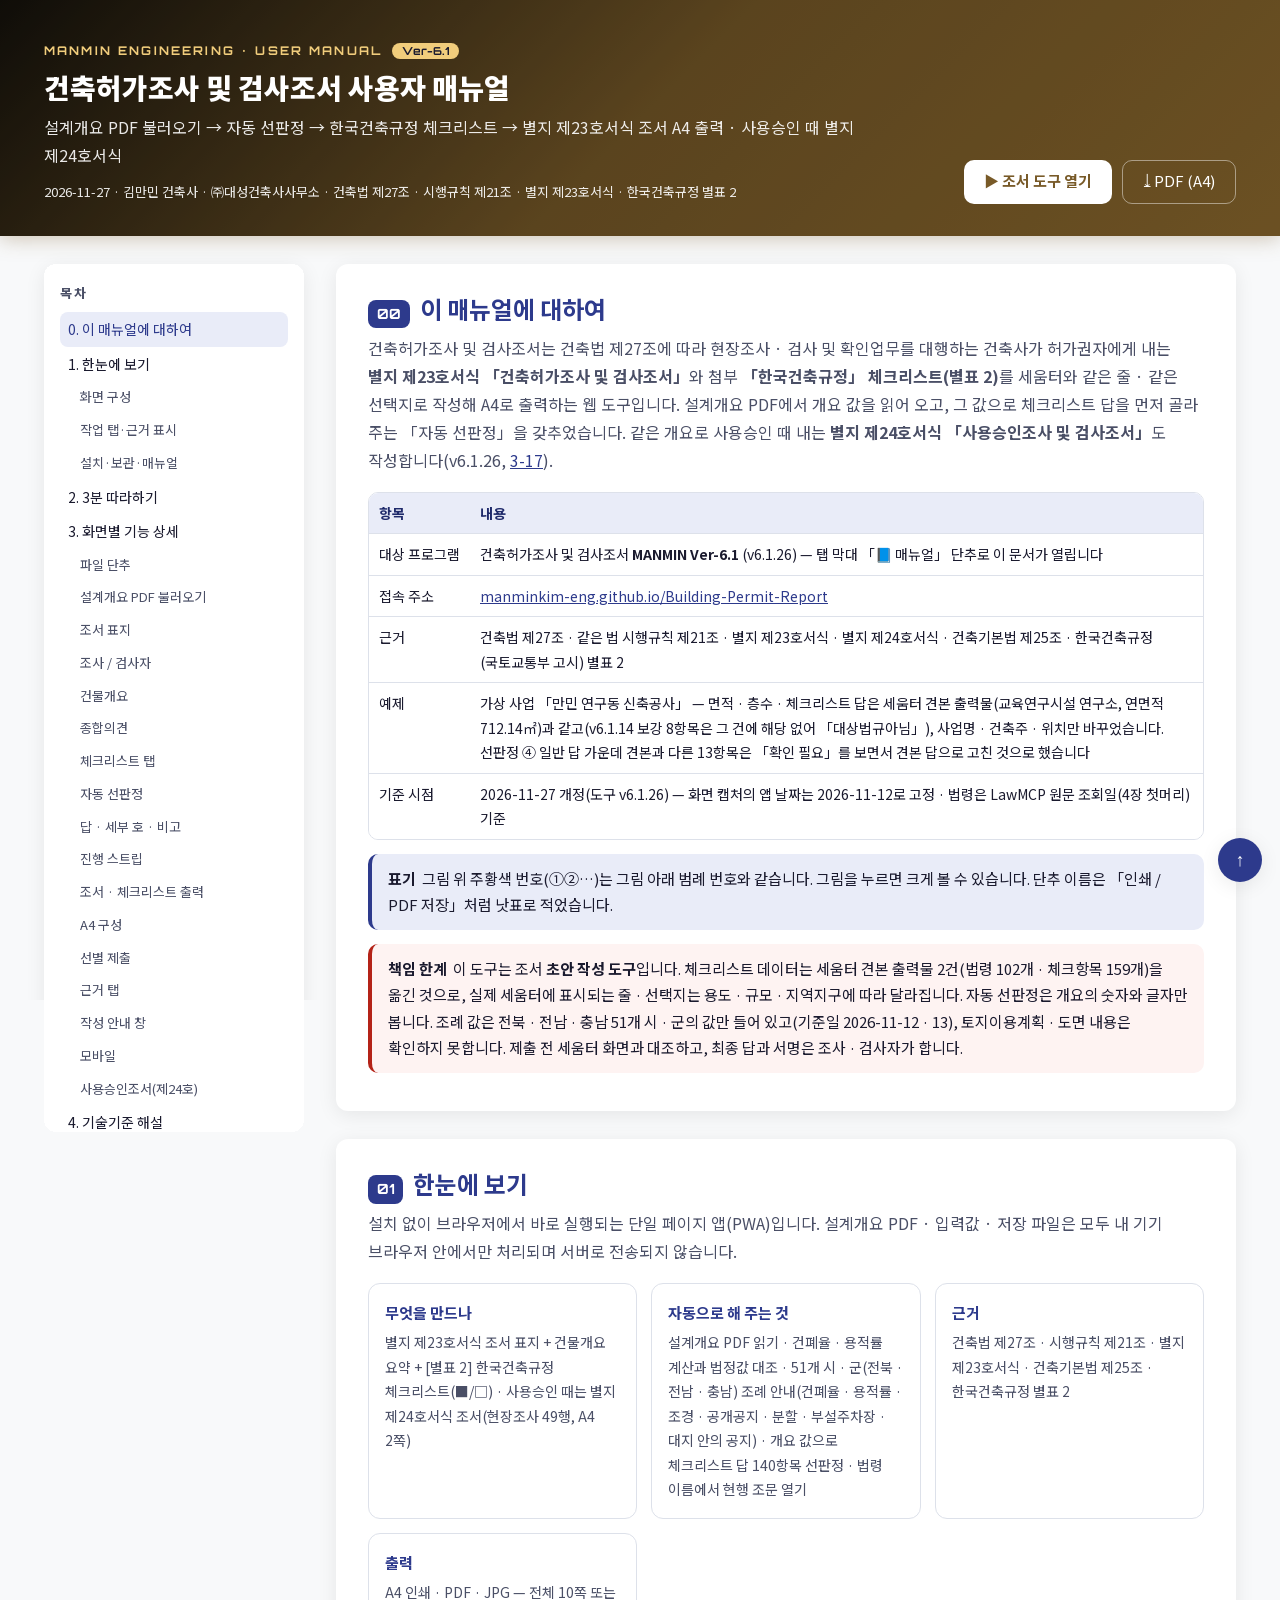
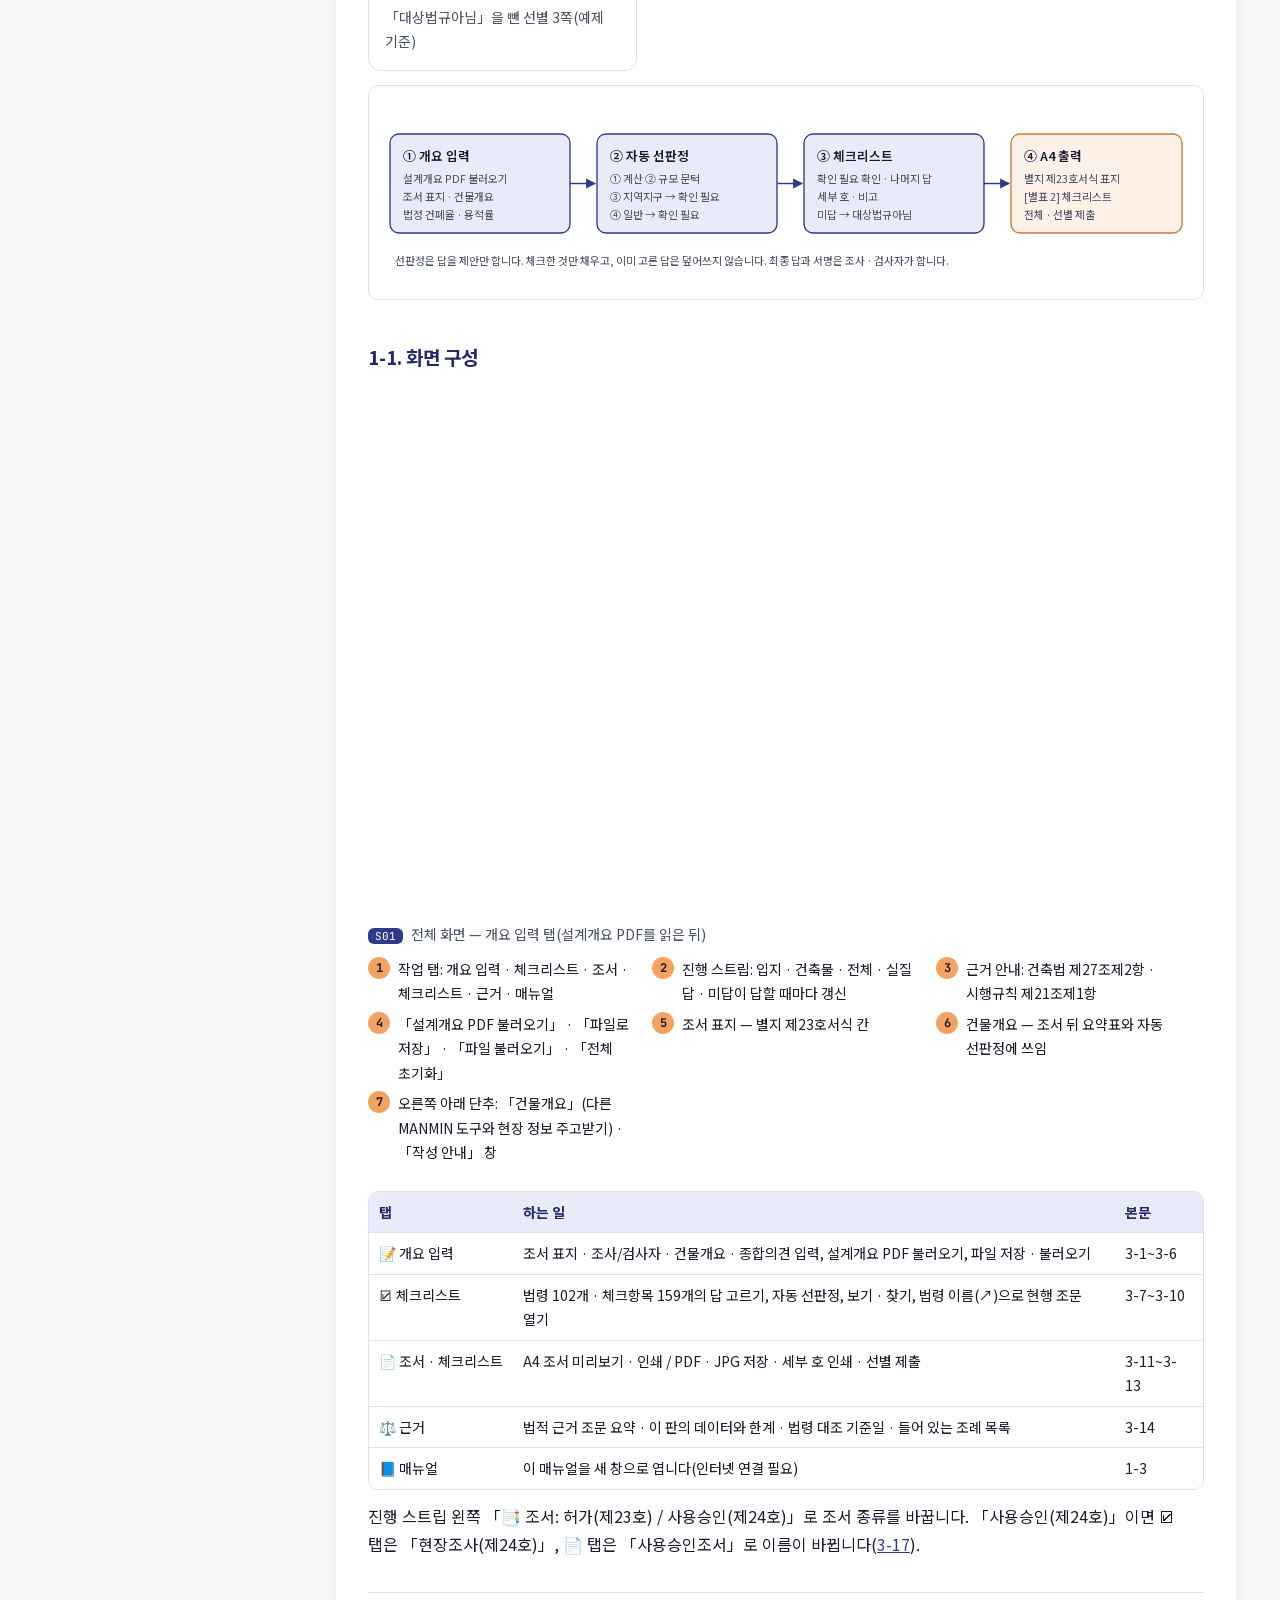
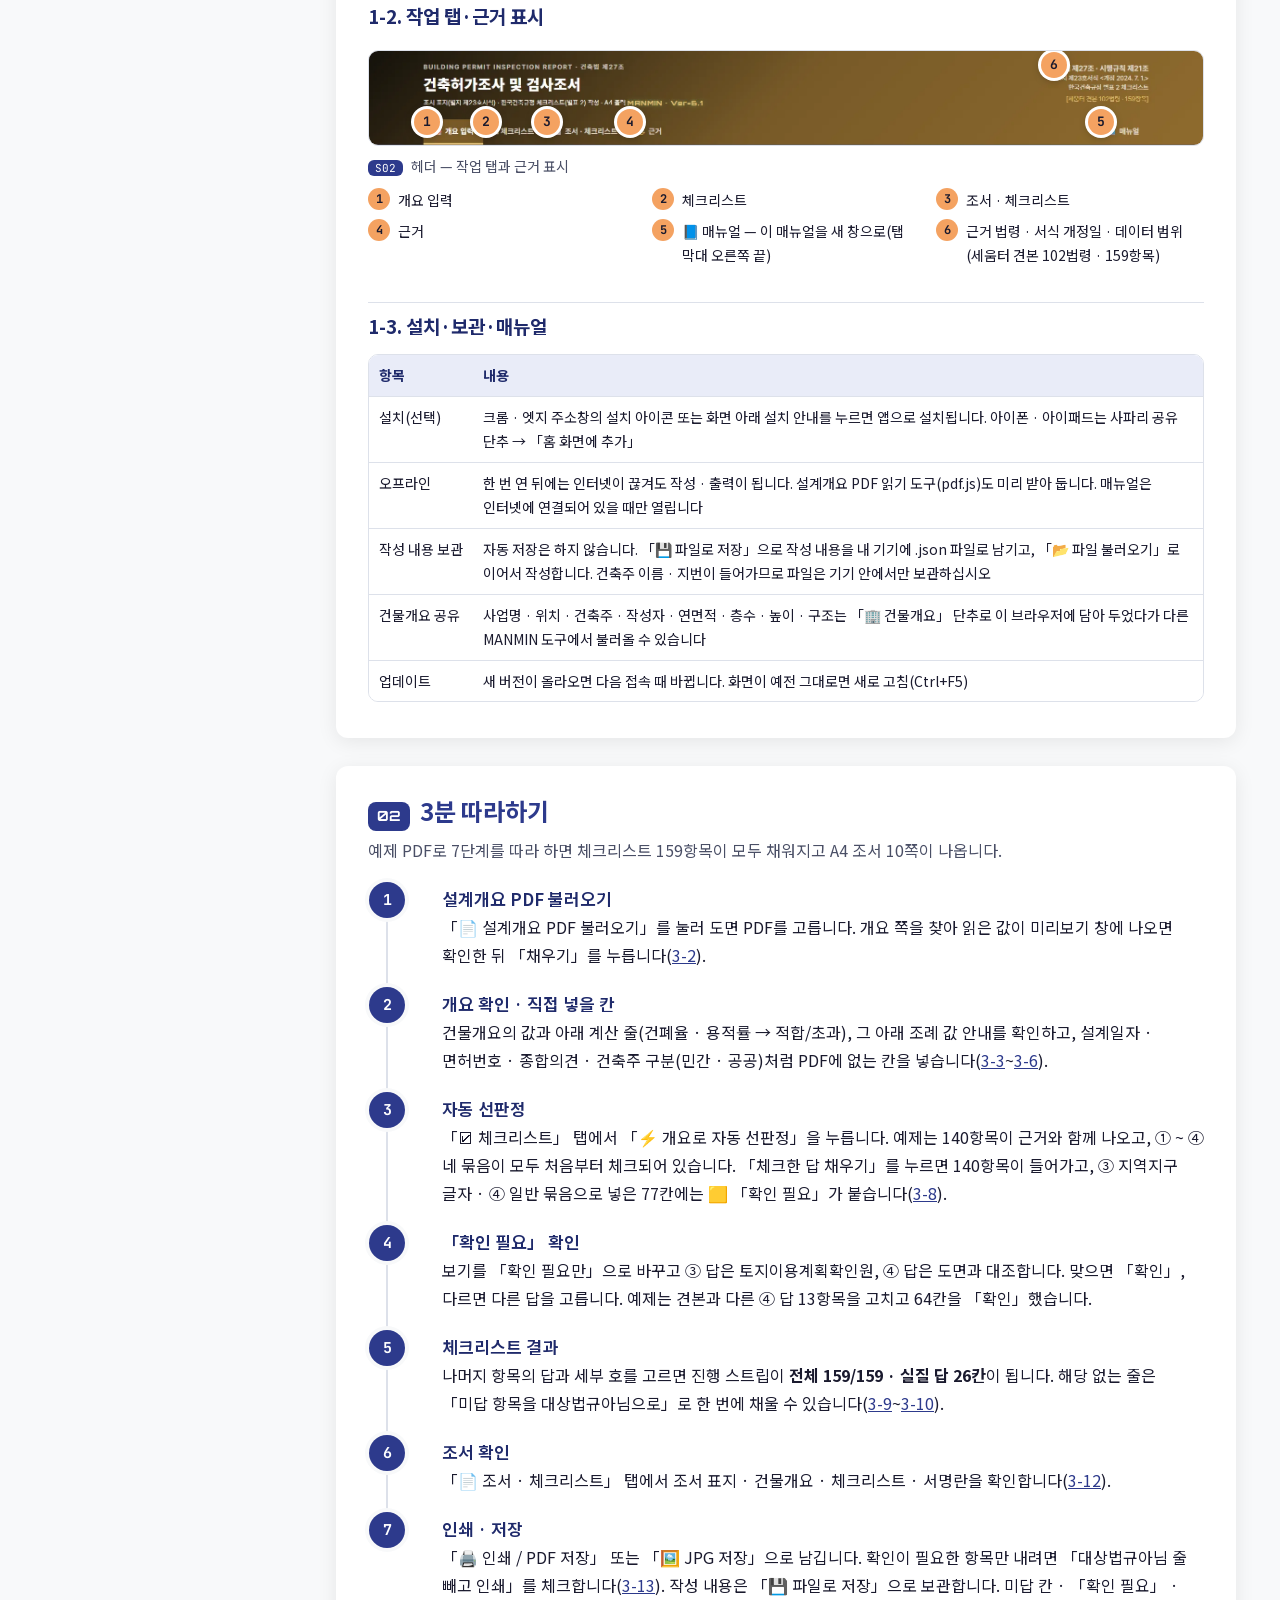
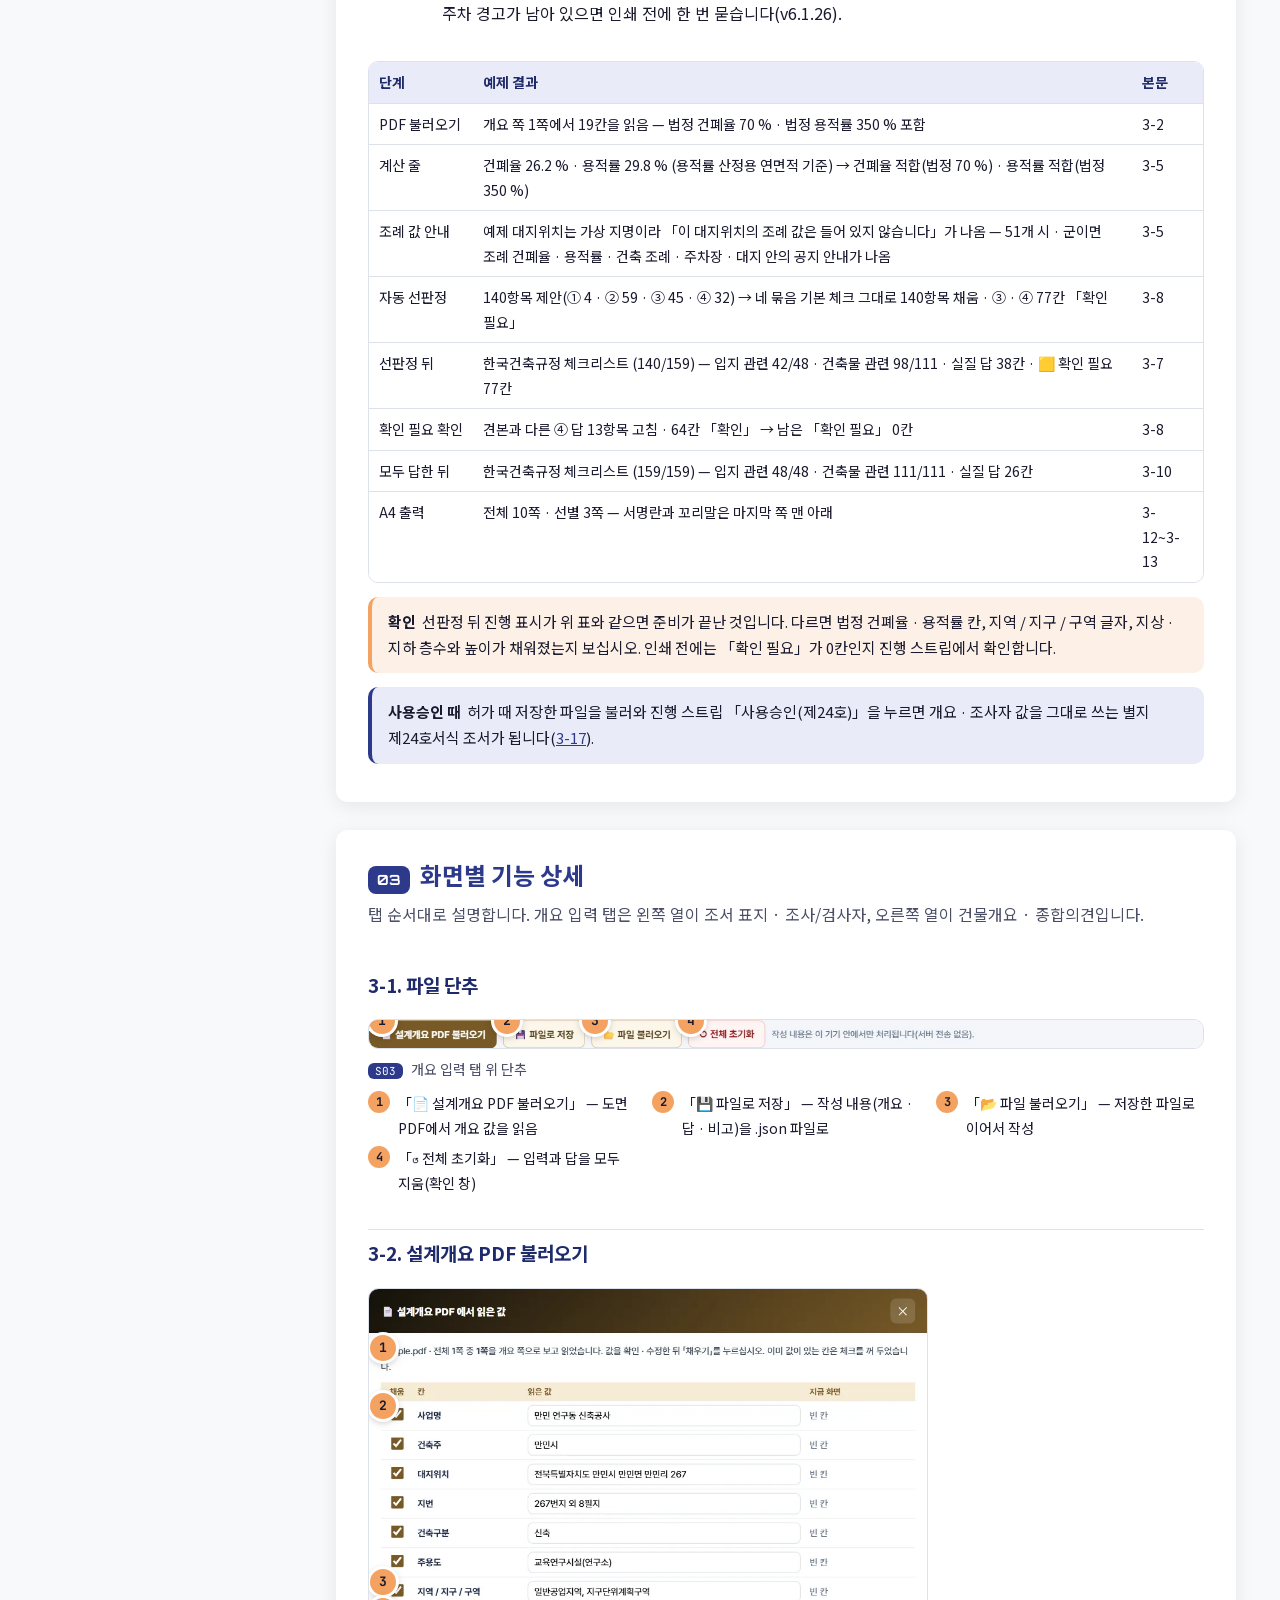
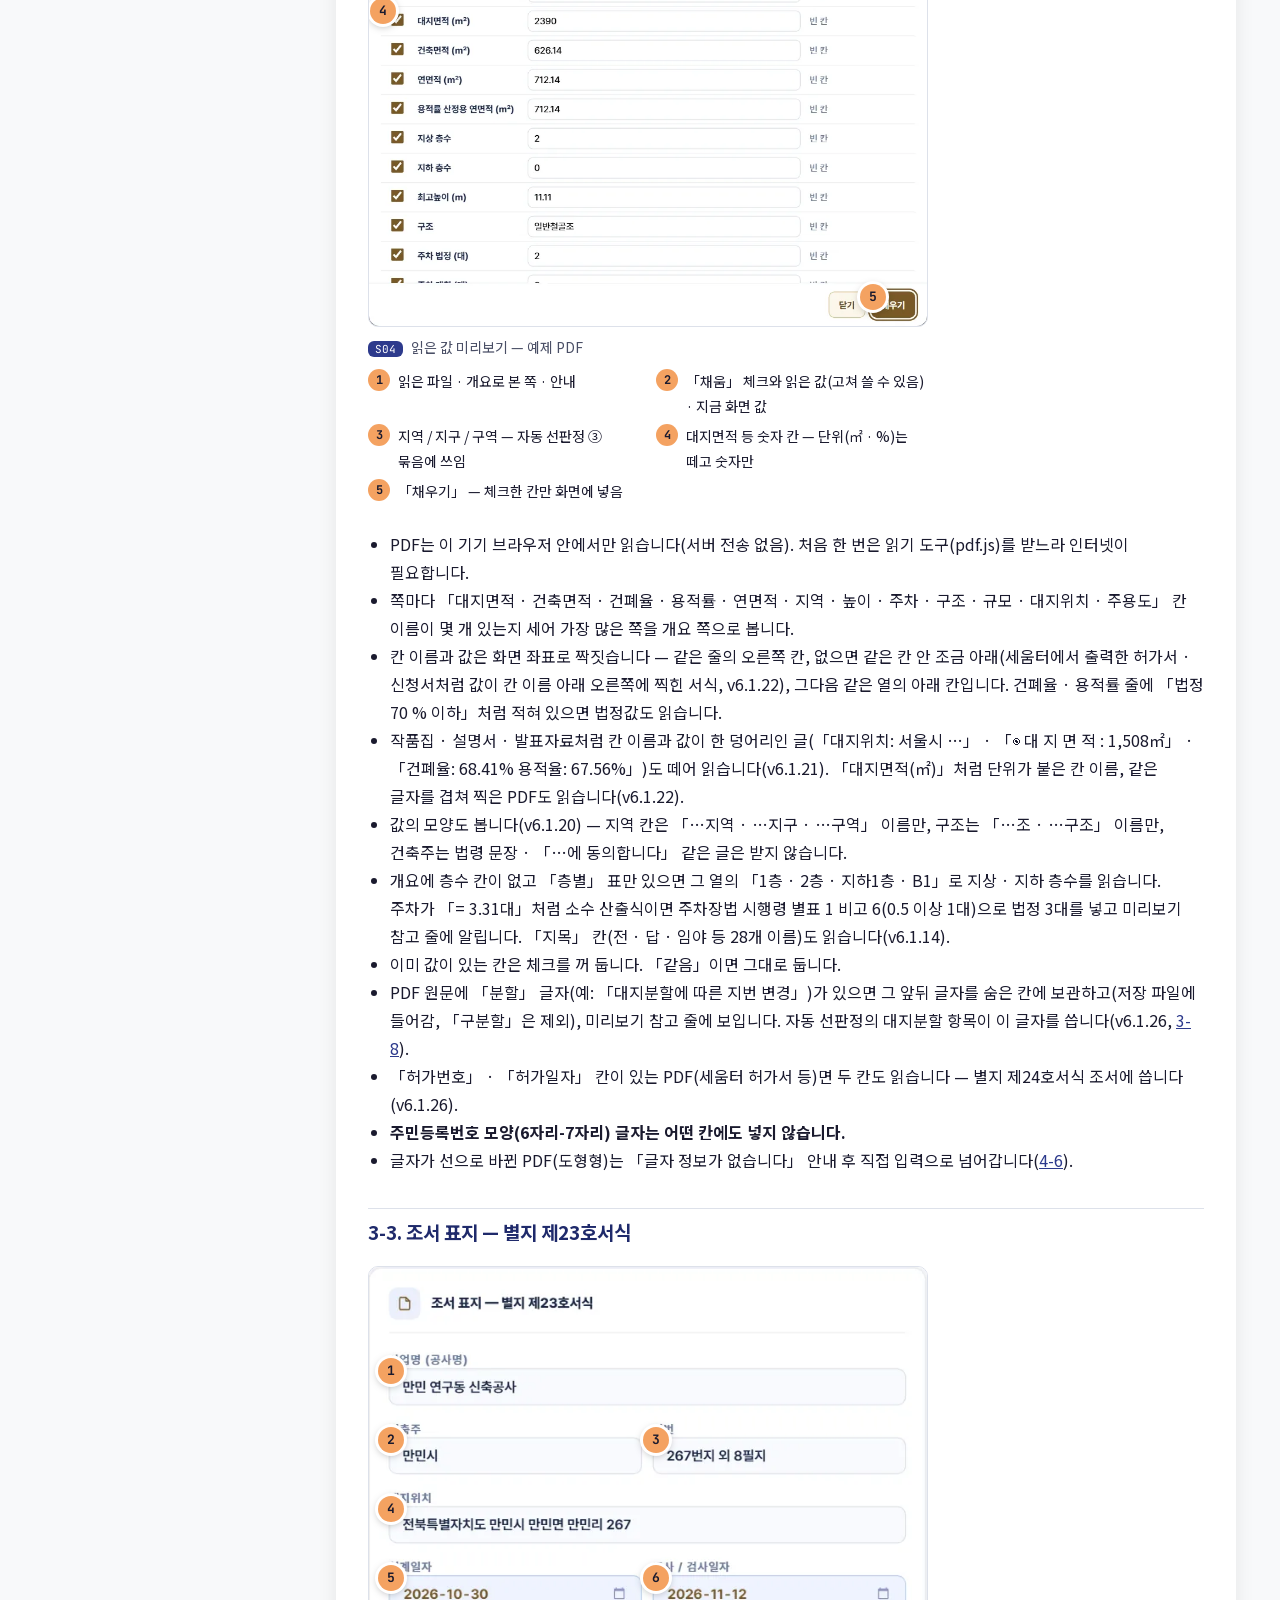
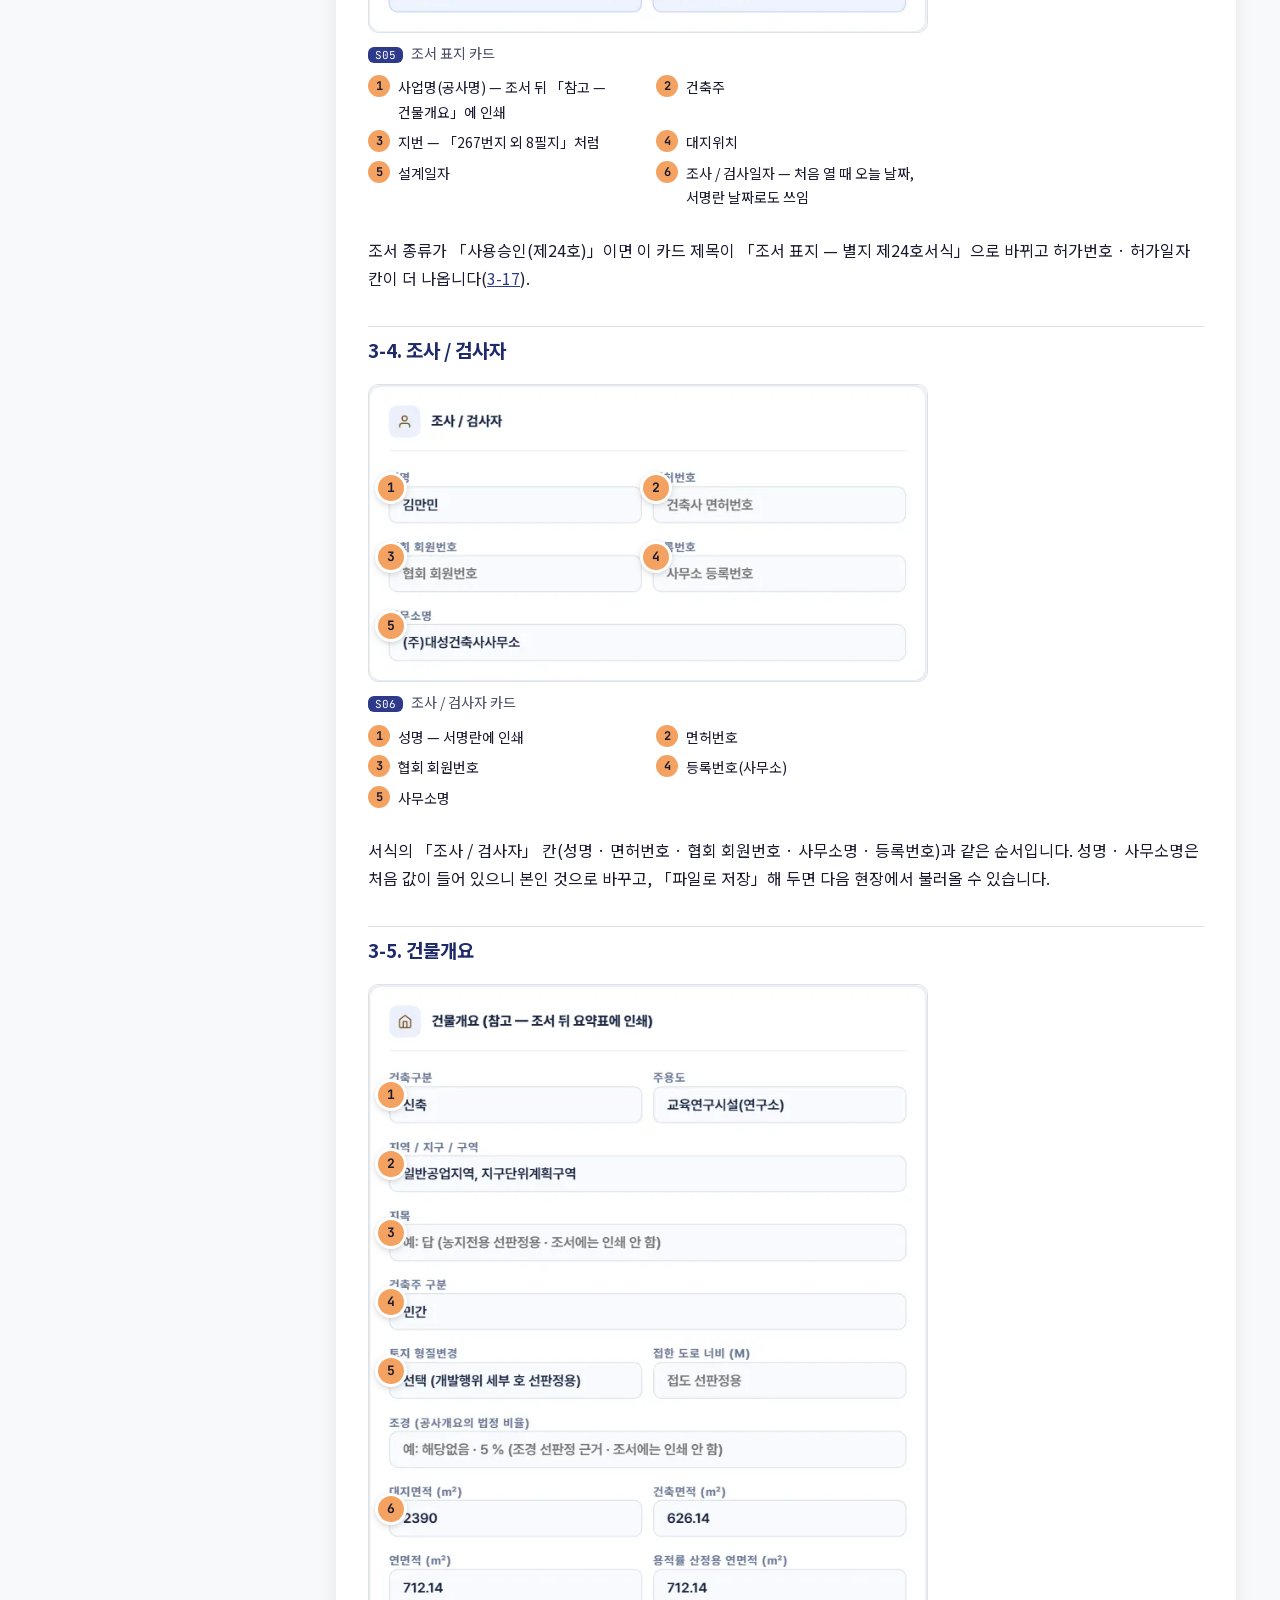
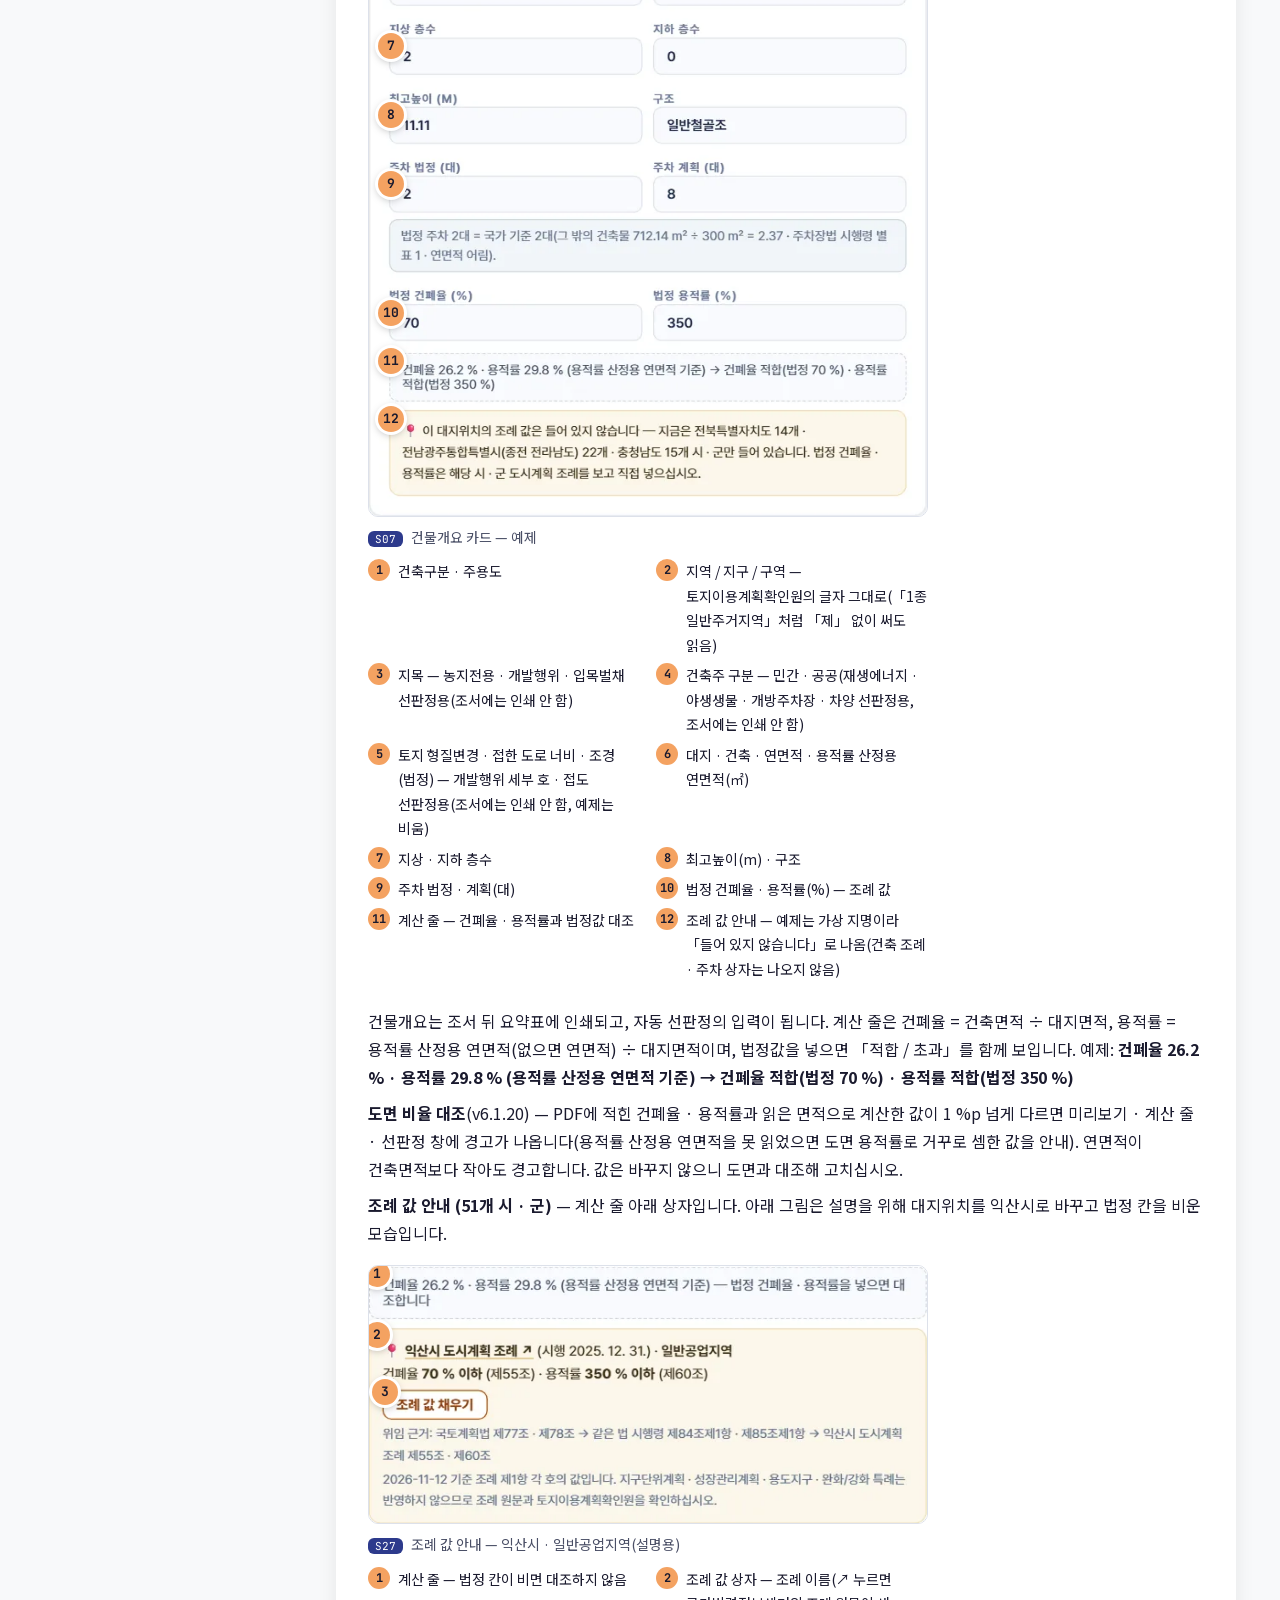
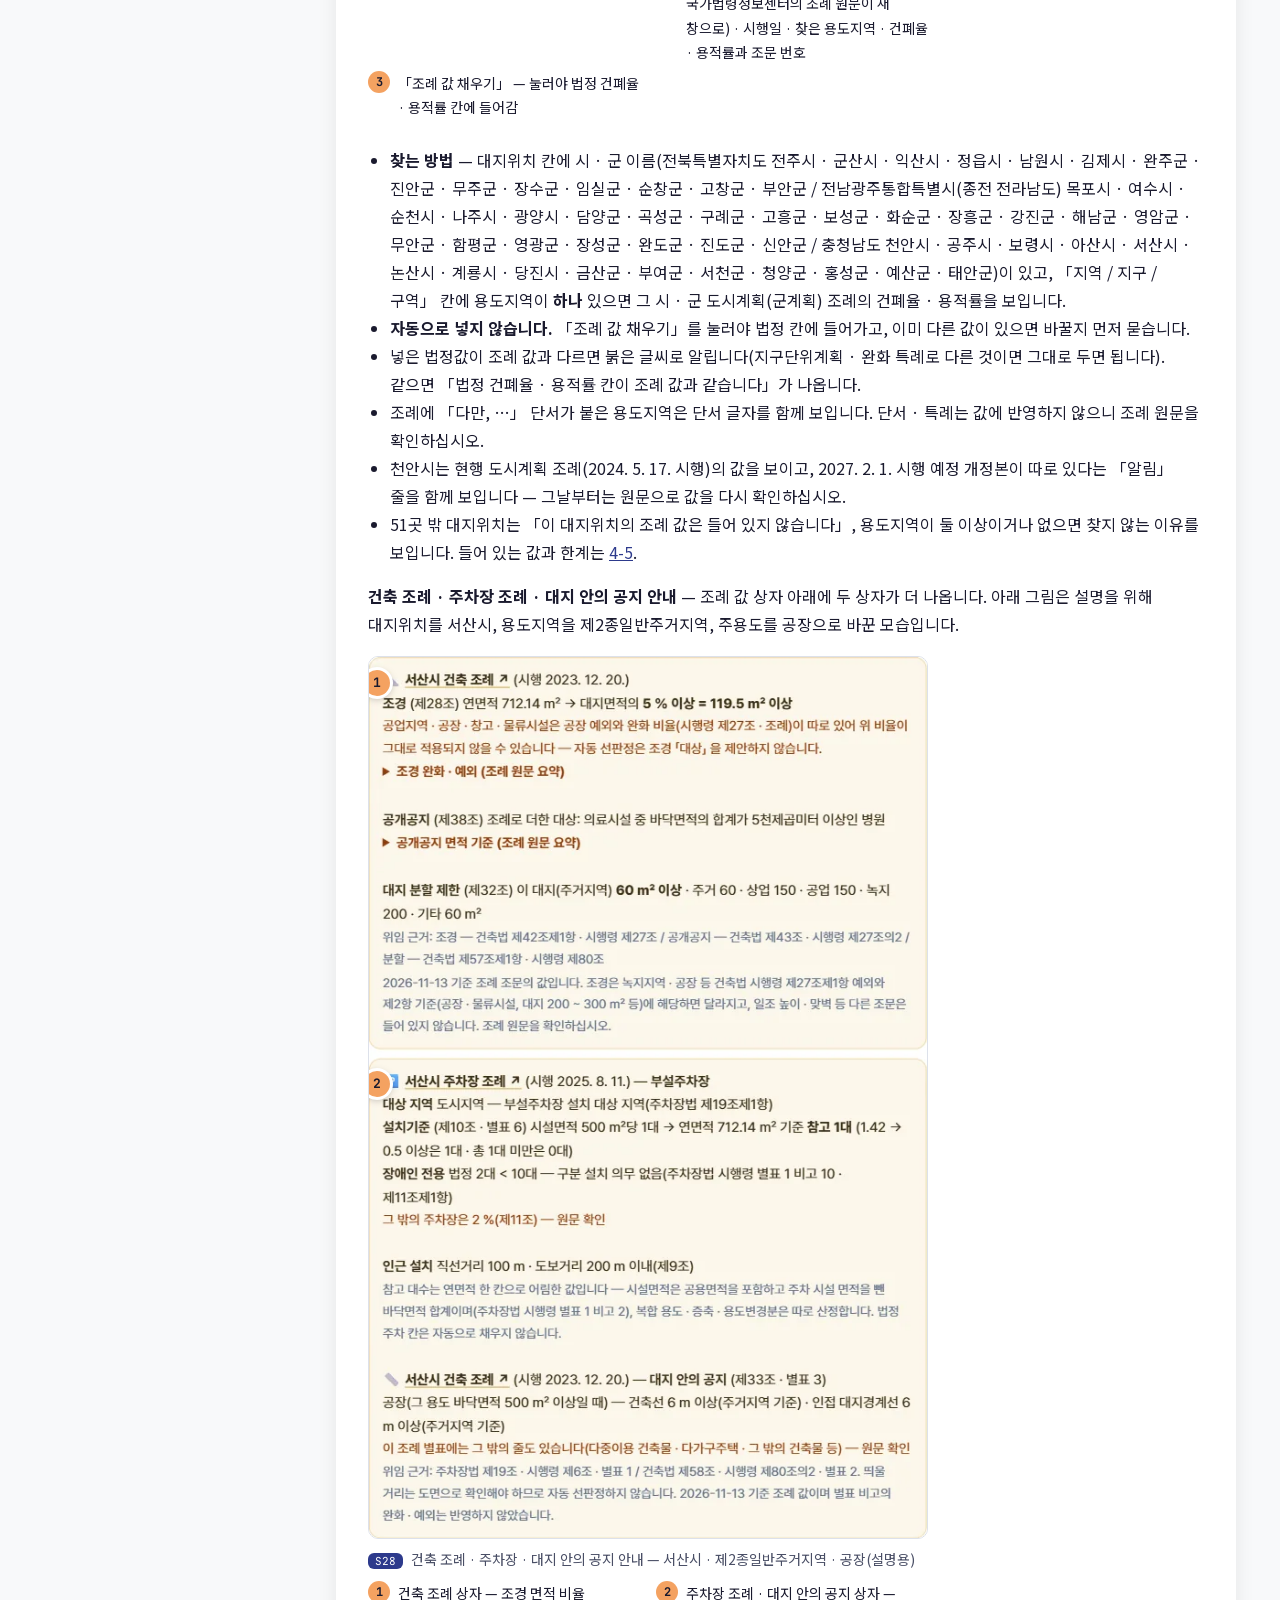
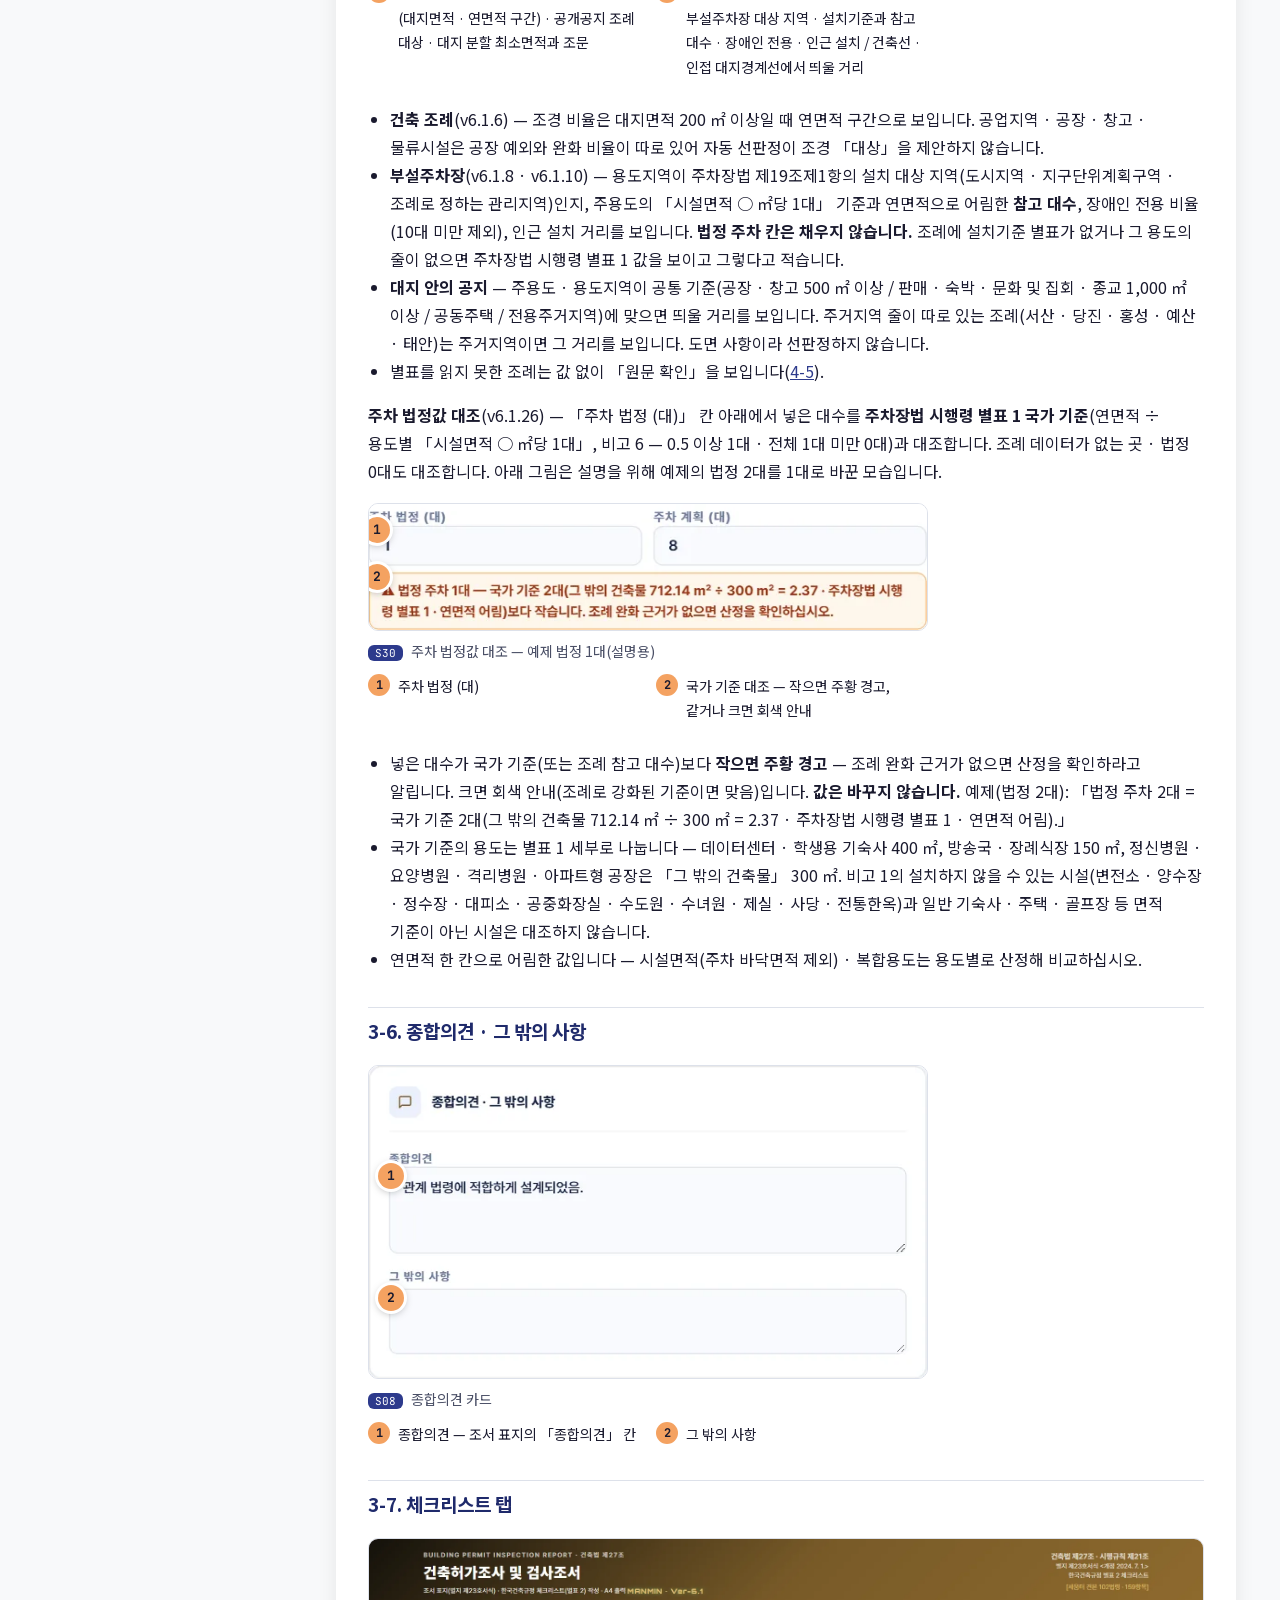
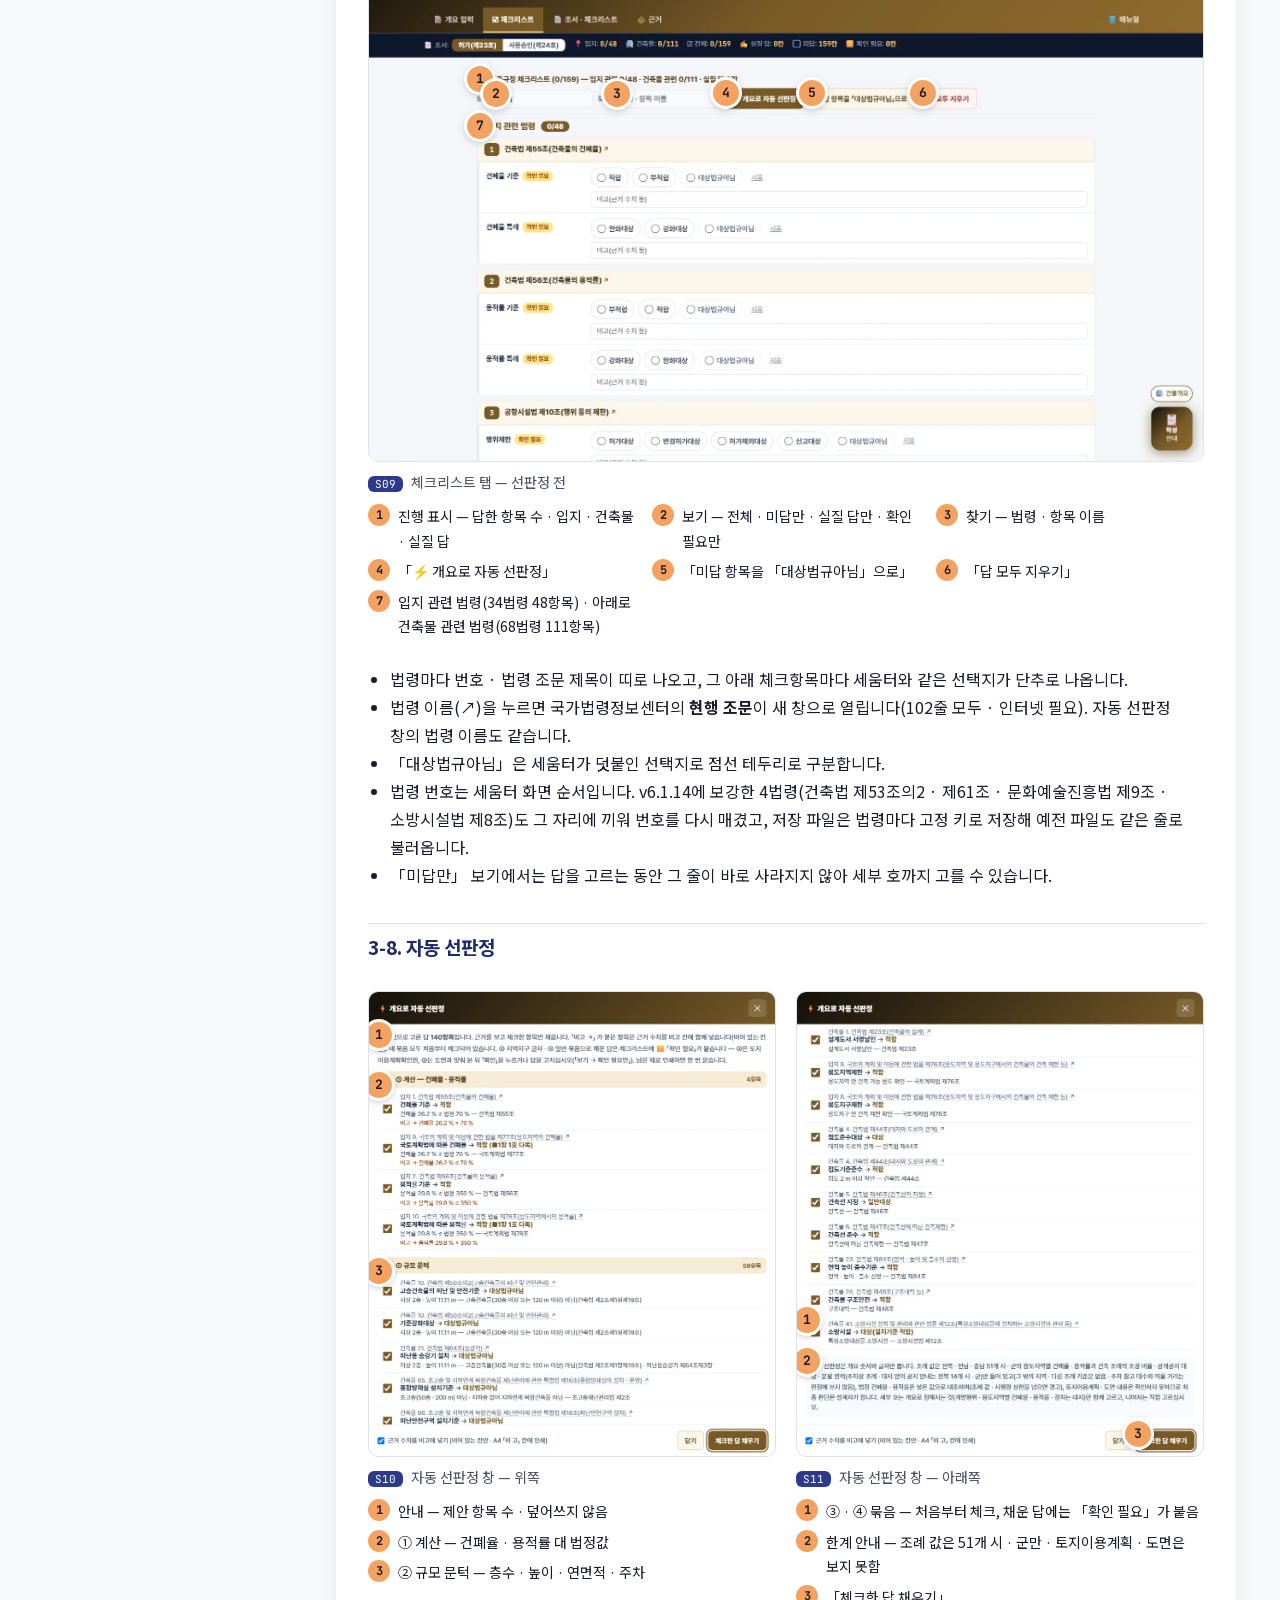
==== commit 21bbbeff: "매뉴얼 v6.1.26 반영 — 3-17 사용승인조서(별지 제24호) 신설 · 주차 국가 기준 대조 · 인쇄 전 미답 물음 · 분할 · 녹지 걸침 조경 - 본문: 0 · 1 · 2 " ====
--- a/manual/index.html
+++ b/manual/index.html
@@ -1,473 +1,504 @@
-<!doctype html>
-<html lang="ko"><head>
-<meta charset="utf-8"><meta name="viewport" content="width=device-width,initial-scale=1">
-<title>건축허가조사 및 검사조서 사용자 매뉴얼 Ver-6.1 · MANMIN</title>
-<meta name="description" content="건축허가조사 및 검사조서 MANMIN Ver-6.1 사용자 매뉴얼 — 별지 제23호서식 조서 · 한국건축규정 체크리스트 작성, 설계개요 PDF 불러오기, 자동 선판정, 조례 값 · 주차 · 대지 안의 공지 안내(51개 시 · 군), 법령 링크, A4 출력, 근거(건축법 제27조 · 시행규칙 제21조 · 건축기본법 제25조)">
-<meta name="author" content="김만민 건축사 · ㈜대성건축사사무소">
-<meta name="theme-color" content="#785a28"><meta name="color-scheme" content="light dark">
-<link rel="stylesheet" href="./assets/fonts/manmin-fonts.css">
-<style>:root{--mh-a:#14110b;--mh-b:#785a28;--mh-c:#8f6b2e;--mh-accent:#f1cd7c;--mh-shadow:rgba(120,90,40,.35);--mh-btn-ink:#785a28;--mh-veil:0.25;--mh-bp:50%}
-
-:root{
-  --navy:#2D3A8C;--navy-d:#1F2A6B;--navy-l:#E9ECF8;--accent:#F4A261;--accent-d:#C97A3A;--accent-l:#FDF1E7;
-  --bg:#F8F9FA;--card:#FFFFFF;--text:#1A1A2E;--text2:#4A4F66;--line:#DDE1EA;--ok:#0F766E;--ng:#B42318;
-  --r:12px;--pad:24px;--shadow:0 4px 20px rgba(0,0,0,.08);
-}
-*{box-sizing:border-box}
-html{scroll-behavior:smooth;-webkit-text-size-adjust:100%}
-body{margin:0;background:var(--bg);color:var(--text);font-family:var(--font-sans);font-size:16px;line-height:1.75;word-break:keep-all;overflow-wrap:anywhere}
-a{color:var(--navy)}a:hover{color:var(--accent-d)}
-code,kbd,.mono{font-family:var(--font-mono);font-size:.9em}
-code{background:var(--navy-l);color:var(--navy-d);padding:1px 6px;border-radius:5px}
-kbd{border:1px solid var(--line);border-bottom-width:2px;border-radius:5px;padding:0 6px;background:#fff}
-/* 상단 */
-.top{position:relative;background:linear-gradient(135deg,var(--mh-a),var(--mh-b) var(--mh-bp),var(--mh-c));color:#fff;box-shadow:0 2px 20px var(--mh-shadow)}
-.top::before{content:"";position:absolute;inset:0;background:rgba(0,0,0,var(--mh-veil));pointer-events:none}
-.top-in{position:relative;max-width:1240px;margin:0 auto;display:flex;justify-content:space-between;align-items:flex-end;gap:32px;flex-wrap:wrap;padding:40px 24px 32px}
-.eyebrow{font-family:var(--font-brand);font-weight:700;font-size:12px;letter-spacing:.18em;color:var(--mh-accent)}
-.top h1{font-size:28px;font-weight:900;margin:8px 0 6px;line-height:1.35}
-.top .sub{opacity:.9;margin:0}
-.mh-main{flex:1 1 640px;min-width:0}
-.mh-eb{display:flex;align-items:center;gap:10px;flex-wrap:wrap}
-.mh-ver{font:700 11px var(--font-brand);background:var(--mh-accent);color:#1A1A2E;border-radius:999px;padding:1px 10px}
-.mh-meta{margin:12px 0 0;font-size:13px;color:rgba(255,255,255,.9)}
-.mh-act{display:flex;gap:10px;flex-wrap:wrap}
-.mh-btn{display:inline-flex;align-items:center;justify-content:center;gap:8px;min-height:44px;padding:0 20px;border-radius:10px;font-size:15px;text-decoration:none}
-.mh-btn.pri{background:#fff;color:var(--mh-btn-ink);font-weight:700}
-.mh-btn.sec{border:1px solid rgba(255,255,255,.45);color:#fff}
-.mh-btn.pri:hover{background:var(--mh-accent);color:#1A1A2E}.mh-btn.sec:hover{background:rgba(255,255,255,.12);color:#fff}
-.mh-btn:focus-visible{outline:3px solid var(--mh-accent);outline-offset:2px}
-.mh-prog{position:fixed;top:0;left:0;right:0;height:3px;z-index:50;pointer-events:none}
-.mh-prog i{display:block;height:100%;width:0;background:var(--mh-accent)}
-.toc-sum{display:none}
-/* 레이아웃 */
-.wrap{max-width:1240px;margin:0 auto;padding:28px 24px 80px;display:grid;grid-template-columns:260px minmax(0,1fr);gap:32px}
-nav.toc{position:sticky;top:16px;align-self:start;max-height:calc(100vh - 32px);overflow:auto;background:var(--card);border-radius:var(--r);box-shadow:var(--shadow);padding:18px 16px;font-size:14px}
-nav.toc h2{font-size:13px;letter-spacing:.12em;color:var(--text2);margin:0 0 8px}
-nav.toc ol{list-style:none;margin:0;padding:0}
-nav.toc li a{display:block;padding:5px 8px;border-radius:8px;text-decoration:none;color:var(--text)}
-nav.toc li a:hover,nav.toc li a.on{background:var(--navy-l);color:var(--navy)}
-nav.toc li.sub a{padding-left:20px;font-size:13px;color:var(--text2)}
-main{min-width:0}
-section.ch{background:var(--card);border-radius:var(--r);box-shadow:var(--shadow);padding:var(--pad) calc(var(--pad) + 8px);margin-bottom:28px}
-section.ch>h2{font-size:24px;font-weight:700;color:var(--navy);margin:0 0 4px;display:flex;align-items:baseline;gap:10px}
-section.ch>h2 .n{font-family:var(--font-brand);font-weight:700;font-size:14px;color:#fff;background:var(--navy);border-radius:8px;padding:2px 9px}
-section.ch>.lead{color:var(--text2);margin:0 0 18px}
-h3{font-size:19px;color:var(--navy-d);margin:34px 0 10px;padding-top:6px;border-top:1px solid var(--line)}
-h3:first-of-type{border-top:0}
-h4{font-size:16px;margin:22px 0 8px}
-p{margin:8px 0}
-ul,ol{padding-left:22px}
-.note,.tip,.warn{border-radius:10px;padding:12px 16px;margin:14px 0;font-size:15px}
-.note{background:var(--navy-l);border-left:4px solid var(--navy)}
-.tip{background:var(--accent-l);border-left:4px solid var(--accent)}
-.warn{background:#FEF3F2;border-left:4px solid var(--ng)}
-.note b:first-child,.tip b:first-child,.warn b:first-child{margin-right:6px}
-/* 표 */
-.tbl{overflow-x:auto;margin:12px 0;border:1px solid var(--line);border-radius:10px}
-table{border-collapse:collapse;width:100%;font-size:14px;background:#fff}
-th,td{border-bottom:1px solid var(--line);padding:8px 10px;text-align:left;vertical-align:top}
-th{background:var(--navy-l);color:var(--navy-d);font-weight:700;white-space:nowrap}
-tr:last-child td{border-bottom:0}
-td.num,th.num{text-align:right;font-family:var(--font-mono);white-space:nowrap}
-.ok{color:var(--ok);font-weight:700}.ng{color:var(--ng);font-weight:700}
-/* 그림 */
-figure.shot{margin:18px 0 26px}
-figure.shot .frame{position:relative;border:1px solid var(--line);border-radius:10px;overflow:hidden;background:#fff;cursor:zoom-in}
-figure.shot img{display:block;width:100%;height:auto}
-figure.narrow{max-width:420px}
-.pin{position:absolute;transform:translate(-50%,-50%);width:26px;height:26px;border-radius:50%;background:var(--accent);color:#1A1A2E;font:700 13px/26px var(--font-mono);text-align:center;box-shadow:0 0 0 3px #fff,0 2px 8px rgba(0,0,0,.35);pointer-events:none}
-figcaption{font-size:14px;color:var(--text2);margin-top:8px}
-.fno{font-family:var(--font-mono);font-size:11px;background:var(--navy);color:#fff;border-radius:6px;padding:1px 7px;margin-right:8px}
-ol.legend{list-style:none;padding:0;margin:10px 0 0;display:grid;grid-template-columns:repeat(auto-fill,minmax(260px,1fr));gap:6px 16px;font-size:14px}
-ol.legend li{display:flex;gap:8px;align-items:flex-start}
-ol.legend b{flex:0 0 22px;height:22px;border-radius:50%;background:var(--accent);font:700 12px/22px var(--font-mono);text-align:center}
-.pair{display:grid;grid-template-columns:1fr 1fr;gap:20px;align-items:start}
-/* 단계 */
-.steps{counter-reset:st;list-style:none;padding:0;margin:16px 0}
-.steps>li{counter-increment:st;position:relative;padding:4px 0 18px 54px;border-left:2px solid var(--line);margin-left:18px}
-.steps>li:last-child{border-left-color:transparent}
-.steps>li::before{content:counter(st);position:absolute;left:-19px;top:0;width:36px;height:36px;border-radius:50%;background:var(--navy);color:#fff;font:700 15px/36px var(--font-mono);text-align:center;box-shadow:0 0 0 4px var(--bg)}
-.steps>li>b.t{display:block;font-size:17px;color:var(--navy-d);margin-bottom:2px}
-/* 수식 */
-.eq{font-family:var(--font-mono);background:#0F1630;color:#E8ECFF;border-radius:10px;padding:14px 18px;margin:12px 0;overflow-x:auto;font-size:14px;line-height:1.9;white-space:pre}
-.eq .c{color:#9AA6D6}
-.svgbox{background:#fff;border:1px solid var(--line);border-radius:10px;padding:12px;margin:14px 0;overflow-x:auto}
-.svgbox svg{display:block;width:100%;min-width:640px;height:auto}
-.cards{display:grid;grid-template-columns:repeat(auto-fill,minmax(220px,1fr));gap:14px;margin:14px 0}
-.card{border:1px solid var(--line);border-radius:var(--r);padding:16px;background:#fff}
-.card h5{margin:0 0 4px;font-size:15px;color:var(--navy)}
-.card p{margin:0;font-size:14px;color:var(--text2)}
-footer.foot{max-width:1240px;margin:0 auto;padding:0 24px 40px;color:var(--text2);font-size:13px}
-/* 라이트박스 */
-#lb{position:fixed;inset:0;background:rgba(10,14,30,.88);display:none;align-items:center;justify-content:center;z-index:99;cursor:zoom-out;padding:16px}
-#lb.open{display:flex}#lb img{max-width:100%;max-height:100%;border-radius:8px;background:#fff}
-.totop{position:fixed;right:18px;bottom:18px;width:44px;height:44px;border-radius:50%;background:var(--navy);color:#fff;border:0;font-size:18px;box-shadow:var(--shadow);cursor:pointer}
-/* 반응형 5단계 */
-@media (max-width:1240px){.wrap{grid-template-columns:230px minmax(0,1fr);gap:24px}}
-@media (max-width:1024px){.wrap{grid-template-columns:1fr}nav.toc{position:static;max-height:none}nav.toc ol{columns:2}}
-@media (max-width:760px){.pair{grid-template-columns:1fr}section.ch{padding:20px 18px}.top h1{font-size:24px}}
-@media (max-width:640px){nav.toc ol{columns:1}body{font-size:15px}}
-@media (max-width:480px){.wrap,.top-in{padding-left:16px;padding-right:16px}.pin{width:22px;height:22px;font-size:11px;line-height:22px}}
-@media (max-width:400px){section.ch>h2{font-size:20px}}
-/* v-mh1 D4 접이식 목차 · D9 터치 44px (≤1024px) */
-@media (max-width:1024px){
-  nav.toc{padding:0 16px}
-  nav.toc .toc-sum{display:flex;align-items:center;justify-content:space-between;min-height:48px;font-weight:700;font-size:14px;color:var(--navy);cursor:pointer;list-style:none}
-  nav.toc .toc-sum::-webkit-details-marker{display:none}
-  nav.toc details:not([open]) ol,nav.toc details:not([open]) h2{display:none}
-  nav.toc details[open]{padding-bottom:12px}
-  nav.toc li a{display:flex;align-items:center;min-height:44px;padding:0 8px}
-}
-/* v-mh1 D5 좁은 화면 헤드 */
-@media (max-width:640px){
-  .top-in{padding:28px 16px 24px;gap:16px}.top h1{font-size:22px}.top .sub{font-size:13px}.mh-meta{font-size:12px}
-  .mh-act{display:grid;grid-template-columns:repeat(2,minmax(0,1fr));width:100%}.mh-btn{padding:0 8px;font-size:14px}
-}
-@media (max-width:480px){.eyebrow{letter-spacing:.04em}.mh-eb{gap:8px}}
-@media (prefers-reduced-motion:reduce){html{scroll-behavior:auto}}
-/* A4 인쇄 */
-@page{size:A4;margin:14mm 12mm 14mm}
-@media print{
-  *{-webkit-print-color-adjust:exact;print-color-adjust:exact}
-  body{background:#fff;font-size:10.5pt}
-  nav.toc,.totop,#lb{display:none!important}
-  .wrap{display:block;padding:0}
-  section.ch{box-shadow:none;padding:0 0 8mm;margin:0;break-before:page}
-  main{padding-bottom:8mm}
-  section.ch:first-of-type{break-before:auto}
-  figure.shot,.tbl,.eq,.svgbox,.note,.tip,.warn,.steps>li{break-inside:avoid}
-  h3,h4{break-after:avoid}
-  .top{border-radius:0;box-shadow:none}
-  .mh-prog,.mh-act{display:none!important}
-  .mh-meta{color:#fff}
-  .pfoot{position:fixed;bottom:0;left:0;right:0;height:6mm;background:#fff;font-size:8pt;color:#666;border-top:1px solid #ccc;padding-top:1.5mm;display:flex;justify-content:space-between}
-}
-.pfoot{display:none}
-@media print{.pfoot{display:flex}}
-/* ── 좁은 화면 대응(r1 · 2026-10-12) : 화면 전용 — 인쇄·PDF에는 영향 없음 ── */
-@media screen and (max-width:640px){
-  .k1 td:first-child,.k1 th:first-child{white-space:normal}
-  /* 글 표(숫자 칸 없는 표) → 행마다 카드로 쌓기 */
-  .tbl.stack{border:0;border-radius:0;overflow:visible}
-  .tbl.stack table,.tbl.stack tbody,.tbl.stack tr,.tbl.stack td{display:block;width:auto}
-  .tbl.stack thead{position:absolute;width:1px;height:1px;overflow:hidden;clip:rect(0 0 0 0)}
-  .tbl.stack table{background:transparent}
-  .tbl.stack tr{border:1px solid var(--line);border-radius:10px;background:#fff;margin:0 0 10px;overflow:hidden}
-  .tbl.stack td{border-bottom:1px solid var(--line);padding:8px 12px}
-  .tbl.stack tr td:last-child{border-bottom:0}
-  .tbl.stack td:first-child{background:var(--navy-l);color:var(--navy-d);font-weight:700}
-  .tbl.stack td[data-th]:not(:first-child)::before{content:attr(data-th);display:block;font-size:12px;font-weight:700;color:var(--text2);margin-bottom:2px}
-  .tbl.stack.c2 td[data-th]:not(:first-child)::before{display:none}
-  .tbl.stack td:empty{display:none}
-  /* 숫자 표 → 표 모양 유지, 글자·여백 축소, 넘치면 좌우로 밀기(오른쪽 그림자로 표시) */
-  .tbl:not(.stack){background:linear-gradient(to right,#fff 30%,rgba(255,255,255,0)) left/40px 100% no-repeat local,linear-gradient(to left,#fff 30%,rgba(255,255,255,0)) right/40px 100% no-repeat local,radial-gradient(farthest-side at 100% 50%,rgba(26,26,46,.22),transparent) right/12px 100% no-repeat scroll,#fff}
-  .tbl:not(.stack) table{font-size:13px;background:transparent}
-  .tbl:not(.stack) th,.tbl:not(.stack) td{padding:7px 8px}
-  /* 수식 → 줄바꿈 허용 */
-  .eq{white-space:pre-wrap;word-break:keep-all;font-size:13px;line-height:1.75;padding:12px 14px}
-  .eq .c{display:block;padding-left:1em}
-  .svgbox{position:relative}
-  .svgbox::after{content:"← 좌우로 밀어서 보기 →";display:block;text-align:center;font-size:12px;color:var(--text2);margin-top:6px;position:sticky;left:0}
-  ol.legend{grid-template-columns:1fr}
-  .steps>li{padding-left:34px;margin-left:14px}
-}
-.rev{white-space:nowrap}
-@media print{.rev{display:none}}
-/* v-mh1 D6 다크 모드(화면 전용 · 헤드 색 불변 · 그림과 흐름도는 흰 바탕 유지) */
-@media screen and (prefers-color-scheme:dark){
-  :root{--bg:#0F1420;--card:#171D2C;--text:#E6E8EF;--text2:#A9AFC3;--line:#2A3245;--navy-l:#232B45;--accent-l:#33281D;--shadow:0 4px 20px rgba(0,0,0,.35)}
-  a,section.ch>h2,h3,.steps>li>b.t,.card h5,nav.toc li a.on,nav.toc .toc-sum{color:#AEB8F5}
-  a:hover{color:#F4A261}
-  code{background:var(--navy-l);color:#C9D0FA}
-  kbd{background:var(--card);color:var(--text)}
-  table,.card,nav.toc,section.ch{background:var(--card)}
-  th{background:var(--navy-l);color:#C9D0FA}
-  .note{border-left-color:#7F8CE0}
-  .warn{background:#3A1F22}
-  .ok{color:#5EEAD4}.ng{color:#FDA29B}
-  figure.shot .frame,.svgbox{background:#fff;border-color:var(--line)}
-  .tbl.stack tr{background:var(--card)}
-  .tbl.stack td:first-child{color:#C9D0FA}
-  .tbl:not(.stack){background:var(--card)}
-}
-@media screen and (prefers-color-scheme:dark) and (max-width:640px){
-  .tbl:not(.stack){background:linear-gradient(to right,var(--card) 30%,rgba(23,29,44,0)) left/40px 100% no-repeat local,linear-gradient(to left,var(--card) 30%,rgba(23,29,44,0)) right/40px 100% no-repeat local,radial-gradient(farthest-side at 100% 50%,rgba(0,0,0,.5),transparent) right/12px 100% no-repeat scroll,var(--card)}
-}
-</style>
-</head><body>
-<div class="mh-prog" aria-hidden="true"><i></i></div>
-<header class="top"><div class="top-in">
-<div class="mh-main">
-<div class="mh-eb"><span class="eyebrow">MANMIN ENGINEERING · USER MANUAL</span><span class="mh-ver">Ver-6.1</span></div>
-<h1>건축허가조사 및 검사조서 사용자 매뉴얼</h1>
-<p class="sub">설계개요 PDF 불러오기 → 자동 선판정 → 한국건축규정 체크리스트 → 별지 제23호서식 조서 A4 출력</p>
-<p class="mh-meta">2026-11-20 · 김만민 건축사 · ㈜대성건축사사무소 · 건축법 제27조 · 시행규칙 제21조 · 별지 제23호서식 · 한국건축규정 별표 2</p>
-</div>
-<div class="mh-act"><a class="mh-btn pri" href="../index.html" aria-label="건축허가조사 및 검사조서 열기">▶ 조서 도구 열기</a><a class="mh-btn sec" href="BPR_사용자매뉴얼_Ver-6.1.pdf" download>⤓ PDF (A4)</a></div>
-</div></header>
-<div class="wrap"><nav class="toc" aria-label="목차"><details open><summary class="toc-sum">목차 <span aria-hidden="true">▾</span></summary><h2>목차</h2><ol><li><a href="#ch0">0. 이 매뉴얼에 대하여</a></li><li><a href="#ch1">1. 한눈에 보기</a></li><li class="sub"><a href="#s1-1">화면 구성</a></li><li class="sub"><a href="#s1-2">작업 탭·근거 표시</a></li><li class="sub"><a href="#s1-3">설치·보관·매뉴얼</a></li><li><a href="#ch2">2. 3분 따라하기</a></li><li><a href="#ch3">3. 화면별 기능 상세</a></li><li class="sub"><a href="#s3-1">파일 단추</a></li><li class="sub"><a href="#s3-2">설계개요 PDF 불러오기</a></li><li class="sub"><a href="#s3-3">조서 표지</a></li><li class="sub"><a href="#s3-4">조사 / 검사자</a></li><li class="sub"><a href="#s3-5">건물개요</a></li><li class="sub"><a href="#s3-6">종합의견</a></li><li class="sub"><a href="#s3-7">체크리스트 탭</a></li><li class="sub"><a href="#s3-8">자동 선판정</a></li><li class="sub"><a href="#s3-9">답 · 세부 호 · 비고</a></li><li class="sub"><a href="#s3-10">진행 스트립</a></li><li class="sub"><a href="#s3-11">조서 · 체크리스트 출력</a></li><li class="sub"><a href="#s3-12">A4 구성</a></li><li class="sub"><a href="#s3-13">선별 제출</a></li><li class="sub"><a href="#s3-14">근거 탭</a></li><li class="sub"><a href="#s3-15">작성 안내 창</a></li><li class="sub"><a href="#s3-16">모바일</a></li><li><a href="#ch4">4. 기술기준 해설</a></li><li class="sub"><a href="#s4-1">근거 법령</a></li><li class="sub"><a href="#s4-2">조서 서식</a></li><li class="sub"><a href="#s4-3">한국건축규정 체크리스트</a></li><li class="sub"><a href="#s4-4">자동 선판정 기준</a></li><li class="sub"><a href="#s4-5">조례 값</a></li><li class="sub"><a href="#s4-6">PDF 불러오기 규칙</a></li><li class="sub"><a href="#s4-7">다루지 않는 것</a></li><li><a href="#ch5">5. 실무 작업 방법</a></li><li class="sub"><a href="#s5-1">단계별 절차</a></li><li class="sub"><a href="#s5-2">제출 전 확인</a></li><li class="sub"><a href="#s5-3">예제 결과</a></li><li><a href="#ch6">6. 문제 해결·FAQ</a></li><li><a href="#ch7">부록</a></li><li class="sub"><a href="#a1">예제 입력값</a></li><li class="sub"><a href="#a2">버전 변경 내역</a></li><li class="sub"><a href="#a3">용어</a></li></ol></details></nav><main><style>
-#fig-s05_cover,#fig-s06_inspector,#fig-s07_bldinfo,#fig-s27_ord,#fig-s28_pg,#fig-s08_opinion{max-width:560px}
-#fig-s04_pdf_preview,#fig-s10_judge,#fig-s11_judge_tail{max-width:560px}
-#fig-s16_a4_cover,#fig-s17_a4_cl,#fig-s19_onlyreal{max-width:640px}
-#fig-s21_help_howto,#fig-s22_help_method,#fig-s23_help_caution{max-width:640px}
-.k1 td:first-child,.k1 th:first-child{white-space:nowrap}
-.tri{display:grid;grid-template-columns:repeat(3,1fr);gap:16px;align-items:start}
-@media (max-width:760px){.tri{grid-template-columns:1fr}}
-@media print{
-  figure.shot{max-width:none!important}
-  figure.shot .frame{width:fit-content;max-width:100%}
-  figure.shot img{width:auto;height:auto;max-width:100%;max-height:118mm}
-  #fig-s16_a4_cover img,#fig-s17_a4_cl img,#fig-s04_pdf_preview img,#fig-s10_judge img,#fig-s11_judge_tail img{max-height:190mm}
-  #fig-s21_help_howto img,#fig-s22_help_method img,#fig-s23_help_caution img{max-height:130mm}
-  figure.narrow img{max-height:105mm}
-  .pair{grid-template-columns:1fr 1fr}.tri{grid-template-columns:repeat(3,1fr)}
-  .brk .tbl{break-inside:auto}.brk tr{break-inside:avoid}.brk thead{display:table-header-group}
-}
-</style><section class="ch" id="ch0"><h2><span class="n">00</span>이 매뉴얼에 대하여</h2>
-<p class="lead">건축허가조사 및 검사조서는 건축법 제27조에 따라 현장조사 · 검사 및 확인업무를 대행하는 건축사가 허가권자에게 내는 <b>별지 제23호서식 「건축허가조사 및 검사조서」</b>와 첨부 <b>「한국건축규정」 체크리스트(별표 2)</b>를 세움터와 같은 줄 · 같은 선택지로 작성해 A4로 출력하는 웹 도구입니다. 설계개요 PDF에서 개요 값을 읽어 오고, 그 값으로 체크리스트 답을 먼저 골라 주는 「자동 선판정」을 갖추었습니다.</p>
-<div class="k1"><div class="tbl"><table><thead><tr><th class="">항목</th><th class="">내용</th></tr></thead><tbody><tr><td class="">대상 프로그램</td><td class="">건축허가조사 및 검사조서 <b>MANMIN Ver-6.1</b> (v6.1.23) — 탭 막대 「📘 매뉴얼」 단추로 이 문서가 열립니다</td></tr><tr><td class="">접속 주소</td><td class=""><a href="https://manminkim-eng.github.io/Building-Permit-Report/" target="_blank" rel="noopener">manminkim-eng.github.io/Building-Permit-Report</a></td></tr><tr><td class="">근거</td><td class="">건축법 제27조 · 같은 법 시행규칙 제21조 · 별지 제23호서식 · 건축기본법 제25조 · 한국건축규정(국토교통부 고시) 별표 2</td></tr><tr><td class="">예제</td><td class="">가상 사업 「만민 연구동 신축공사」 — 면적 · 층수 · 체크리스트 답은 세움터 견본 출력물(교육연구시설 연구소, 연면적 712.14㎡)과 같고(v6.1.14 보강 8항목은 그 건에 해당 없어 「대상법규아님」), 사업명 · 건축주 · 위치만 바꾸었습니다. 선판정 ④ 일반 답 가운데 견본과 다른 13항목은 「확인 필요」를 보면서 견본 답으로 고친 것으로 했습니다</td></tr><tr><td class="">기준 시점</td><td class="">2026-11-20 개정(도구 v6.1.23) — 화면 캡처의 앱 날짜는 2026-11-12로 고정 · 법령은 LawMCP 원문 조회일(4장 첫머리) 기준</td></tr></tbody></table></div></div>
-<div class="note"><b>표기</b>그림 위 주황색 번호(①②…)는 그림 아래 범례 번호와 같습니다. 그림을 누르면 크게 볼 수 있습니다. 단추 이름은 「인쇄 / PDF 저장」처럼 낫표로 적었습니다.</div>
-<div class="warn"><b>책임 한계</b>이 도구는 조서 <b>초안 작성 도구</b>입니다. 체크리스트 데이터는 세움터 견본 출력물 2건(법령 102개 · 체크항목 159개)을 옮긴 것으로, 실제 세움터에 표시되는 줄 · 선택지는 용도 · 규모 · 지역지구에 따라 달라집니다. 자동 선판정은 개요의 숫자와 글자만 봅니다. 조례 값은 전북 · 전남 · 충남 51개 시 · 군의 값만 들어 있고(기준일 2026-11-12 · 13), 토지이용계획 · 도면 내용은 확인하지 못합니다. 제출 전 세움터 화면과 대조하고, 최종 답과 서명은 조사 · 검사자가 합니다.</div>
-</section>
-<section class="ch" id="ch1"><h2><span class="n">01</span>한눈에 보기</h2>
-<p class="lead">설치 없이 브라우저에서 바로 실행되는 단일 페이지 앱(PWA)입니다. 설계개요 PDF · 입력값 · 저장 파일은 모두 내 기기 브라우저 안에서만 처리되며 서버로 전송되지 않습니다.</p>
-<div class="cards">
-<div class="card"><h5>무엇을 만드나</h5><p>별지 제23호서식 조서 표지 + 건물개요 요약 + [별표 2] 한국건축규정 체크리스트(■/□)</p></div>
-<div class="card"><h5>자동으로 해 주는 것</h5><p>설계개요 PDF 읽기 · 건폐율 · 용적률 계산과 법정값 대조 · 51개 시 · 군(전북 · 전남 · 충남) 조례 안내(건폐율 · 용적률 · 조경 · 공개공지 · 분할 · 부설주차장 · 대지 안의 공지) · 개요 값으로 체크리스트 답 140항목 선판정 · 법령 이름에서 현행 조문 열기</p></div>
-<div class="card"><h5>근거</h5><p>건축법 제27조 · 시행규칙 제21조 · 별지 제23호서식 · 건축기본법 제25조 · 한국건축규정 별표 2</p></div>
-<div class="card"><h5>출력</h5><p>A4 인쇄 · PDF · JPG — 전체 10쪽 또는 「대상법규아님」을 뺀 선별 3쪽(예제 기준)</p></div>
-</div>
-<div class="svgbox"><svg viewBox="0 0 900 210" role="img" aria-label="작성 흐름: 설계개요 PDF 를 읽어 개요 칸을 채우고, 개요 값으로 체크리스트 답을 자동 선판정한 뒤, 나머지 답을 직접 고르고, 조서 표지와 체크리스트를 A4 로 출력한다">
-<defs><marker id="ar" viewBox="0 0 10 10" refX="9" refY="5" markerWidth="7" markerHeight="7" orient="auto"><path d="M0,0 L10,5 L0,10 z" fill="#2D3A8C"/></marker></defs>
-<style>.b{fill:#E9ECF8;stroke:#2D3A8C;stroke-width:1.5}.o{fill:#FDF1E7;stroke:#C97A3A;stroke-width:1.5}.t{font:600 14px 'Noto Sans KR','Noto Sans KR Local',sans-serif;fill:#1A1A2E}.s{font:12px 'Noto Sans KR','Noto Sans KR Local',sans-serif;fill:#4A4F66}.l{stroke:#2D3A8C;stroke-width:1.6;fill:none;marker-end:url(#ar)}</style>
-<rect class="b" x="10" y="40" width="200" height="110" rx="10"/><text class="t" x="24" y="70">① 개요 입력</text><text class="s" x="24" y="94">설계개요 PDF 불러오기</text><text class="s" x="24" y="114">조서 표지 · 건물개요</text><text class="s" x="24" y="134">법정 건폐율 · 용적률</text>
-<rect class="b" x="240" y="40" width="200" height="110" rx="10"/><text class="t" x="254" y="70">② 자동 선판정</text><text class="s" x="254" y="94">① 계산 ② 규모 문턱</text><text class="s" x="254" y="114">③ 지역지구 → 확인 필요</text><text class="s" x="254" y="134">④ 일반 → 확인 필요</text>
-<rect class="b" x="470" y="40" width="200" height="110" rx="10"/><text class="t" x="484" y="70">③ 체크리스트</text><text class="s" x="484" y="94">확인 필요 확인 · 나머지 답</text><text class="s" x="484" y="114">세부 호 · 비고</text><text class="s" x="484" y="134">미답 → 대상법규아님</text>
-<rect class="o" x="700" y="40" width="190" height="110" rx="10"/><text class="t" x="714" y="70">④ A4 출력</text><text class="s" x="714" y="94">별지 제23호서식 표지</text><text class="s" x="714" y="114">[별표 2] 체크리스트</text><text class="s" x="714" y="134">전체 · 선별 제출</text>
-<path class="l" d="M210,95 L238,95"/><path class="l" d="M440,95 L468,95"/><path class="l" d="M670,95 L698,95"/>
-<text class="s" x="16" y="186">선판정은 답을 제안만 합니다. 체크한 것만 채우고, 이미 고른 답은 덮어쓰지 않습니다. 최종 답과 서명은 조사 · 검사자가 합니다.</text>
-</svg></div>
-<h3 id="s1-1">1-1. 화면 구성</h3>
-<figure class="shot" id="fig-s01_overview"><div class="frame"><img src="images/s01_overview.webp" width="1440" height="900" loading="lazy" alt="전체 화면 — 개요 입력 탭(설계개요 PDF를 읽은 뒤)"><span class="pin" style="left:5.26%;top:13.49%">1</span><span class="pin" style="left:1.50%;top:18.82%">2</span><span class="pin" style="left:13.32%;top:25.27%">3</span><span class="pin" style="left:13.32%;top:33.86%">4</span><span class="pin" style="left:13.32%;top:41.84%">5</span><span class="pin" style="left:50.96%;top:41.84%">6</span><span class="pin" style="left:94.15%;top:90.29%">7</span></div><figcaption><span class="fno">S01</span>전체 화면 — 개요 입력 탭(설계개요 PDF를 읽은 뒤)</figcaption><ol class="legend"><li><b>1</b><span>작업 탭: 개요 입력 · 체크리스트 · 조서 · 체크리스트 · 근거 · 매뉴얼</span></li><li><b>2</b><span>진행 스트립: 입지 · 건축물 · 전체 · 실질 답 · 미답이 답할 때마다 갱신</span></li><li><b>3</b><span>근거 안내: 건축법 제27조제2항 · 시행규칙 제21조제1항</span></li><li><b>4</b><span>「설계개요 PDF 불러오기」 · 「파일로 저장」 · 「파일 불러오기」 · 「전체 초기화」</span></li><li><b>5</b><span>조서 표지 — 별지 제23호서식 칸</span></li><li><b>6</b><span>건물개요 — 조서 뒤 요약표와 자동 선판정에 쓰임</span></li><li><b>7</b><span>오른쪽 아래 단추: 「건물개요」(다른 MANMIN 도구와 현장 정보 주고받기) · 「작성 안내」 창</span></li></ol></figure>
-<div class="k1"><div class="tbl"><table><thead><tr><th class="">탭</th><th class="">하는 일</th><th class="">본문</th></tr></thead><tbody><tr><td class="">📝 개요 입력</td><td class="">조서 표지 · 조사/검사자 · 건물개요 · 종합의견 입력, 설계개요 PDF 불러오기, 파일 저장 · 불러오기</td><td class="">3-1~3-6</td></tr><tr><td class="">☑ 체크리스트</td><td class="">법령 102개 · 체크항목 159개의 답 고르기, 자동 선판정, 보기 · 찾기, 법령 이름(↗)으로 현행 조문 열기</td><td class="">3-7~3-10</td></tr><tr><td class="">📄 조서 · 체크리스트</td><td class="">A4 조서 미리보기 · 인쇄 / PDF · JPG 저장 · 세부 호 인쇄 · 선별 제출</td><td class="">3-11~3-13</td></tr><tr><td class="">⚖️ 근거</td><td class="">법적 근거 조문 요약 · 이 판의 데이터와 한계 · 법령 대조 기준일 · 들어 있는 조례 목록</td><td class="">3-14</td></tr><tr><td class="">📘 매뉴얼</td><td class="">이 매뉴얼을 새 창으로 엽니다(인터넷 연결 필요)</td><td class="">1-3</td></tr></tbody></table></div></div>
-<h3 id="s1-2">1-2. 작업 탭·근거 표시</h3>
-<figure class="shot" id="fig-s02_tabs"><div class="frame"><img src="images/s02_tabs.webp" width="1440" height="162" loading="lazy" alt="헤더 — 작업 탭과 근거 표시"><span class="pin" style="left:6.93%;top:75.87%">1</span><span class="pin" style="left:14.05%;top:75.87%">2</span><span class="pin" style="left:21.29%;top:75.87%">3</span><span class="pin" style="left:31.31%;top:75.87%">4</span><span class="pin" style="left:87.77%;top:75.87%">5</span><span class="pin" style="left:82.16%;top:15.33%">6</span></div><figcaption><span class="fno">S02</span>헤더 — 작업 탭과 근거 표시</figcaption><ol class="legend"><li><b>1</b><span>개요 입력</span></li><li><b>2</b><span>체크리스트</span></li><li><b>3</b><span>조서 · 체크리스트</span></li><li><b>4</b><span>근거</span></li><li><b>5</b><span>📘 매뉴얼 — 이 매뉴얼을 새 창으로(탭 막대 오른쪽 끝)</span></li><li><b>6</b><span>근거 법령 · 서식 개정일 · 데이터 범위(세움터 견본 102법령 · 159항목)</span></li></ol></figure>
-<h3 id="s1-3">1-3. 설치·보관·매뉴얼</h3>
-<div class="k1"><div class="tbl"><table><thead><tr><th class="">항목</th><th class="">내용</th></tr></thead><tbody><tr><td class="">설치(선택)</td><td class="">크롬 · 엣지 주소창의 설치 아이콘 또는 화면 아래 설치 안내를 누르면 앱으로 설치됩니다. 아이폰 · 아이패드는 사파리 공유 단추 → 「홈 화면에 추가」</td></tr><tr><td class="">오프라인</td><td class="">한 번 연 뒤에는 인터넷이 끊겨도 작성 · 출력이 됩니다. 설계개요 PDF 읽기 도구(pdf.js)도 미리 받아 둡니다. 매뉴얼은 인터넷에 연결되어 있을 때만 열립니다</td></tr><tr><td class="">작성 내용 보관</td><td class="">자동 저장은 하지 않습니다. 「💾 파일로 저장」으로 작성 내용을 내 기기에 .json 파일로 남기고, 「📂 파일 불러오기」로 이어서 작성합니다. 건축주 이름 · 지번이 들어가므로 파일은 기기 안에서만 보관하십시오</td></tr><tr><td class="">건물개요 공유</td><td class="">사업명 · 위치 · 건축주 · 작성자 · 연면적 · 층수 · 높이 · 구조는 「🏢 건물개요」 단추로 이 브라우저에 담아 두었다가 다른 MANMIN 도구에서 불러올 수 있습니다</td></tr><tr><td class="">업데이트</td><td class="">새 버전이 올라오면 다음 접속 때 바뀝니다. 화면이 예전 그대로면 새로 고침(Ctrl+F5)</td></tr></tbody></table></div></div>
-</section>
-<section class="ch" id="ch2"><h2><span class="n">02</span>3분 따라하기</h2>
-<p class="lead">예제 PDF로 7단계를 따라 하면 체크리스트 159항목이 모두 채워지고 A4 조서 10쪽이 나옵니다.</p>
-<ol class="steps">
-<li><b class="t">설계개요 PDF 불러오기</b>「📄 설계개요 PDF 불러오기」를 눌러 도면 PDF를 고릅니다. 개요 쪽을 찾아 읽은 값이 미리보기 창에 나오면 확인한 뒤 「채우기」를 누릅니다(<a href="#s3-2">3-2</a>).</li>
-<li><b class="t">개요 확인 · 직접 넣을 칸</b>건물개요의 값과 아래 계산 줄(건폐율 · 용적률 → 적합/초과), 그 아래 조례 값 안내를 확인하고, 설계일자 · 면허번호 · 종합의견 · 건축주 구분(민간 · 공공)처럼 PDF에 없는 칸을 넣습니다(<a href="#s3-3">3-3</a>~<a href="#s3-6">3-6</a>).</li>
-<li><b class="t">자동 선판정</b>「☑ 체크리스트」 탭에서 「⚡ 개요로 자동 선판정」을 누릅니다. 예제는 140항목이 근거와 함께 나오고, ① ~ ④ 네 묶음이 모두 처음부터 체크되어 있습니다. 「체크한 답 채우기」를 누르면 140항목이 들어가고, ③ 지역지구 글자 · ④ 일반 묶음으로 넣은 77칸에는 🟨 「확인 필요」가 붙습니다(<a href="#s3-8">3-8</a>).</li>
-<li><b class="t">「확인 필요」 확인</b>보기를 「확인 필요만」으로 바꾸고 ③ 답은 토지이용계획확인원, ④ 답은 도면과 대조합니다. 맞으면 「확인」, 다르면 다른 답을 고릅니다. 예제는 견본과 다른 ④ 답 13항목을 고치고 64칸을 「확인」했습니다.</li>
-<li><b class="t">체크리스트 결과</b>나머지 항목의 답과 세부 호를 고르면 진행 스트립이 <b>전체 159/159 · 실질 답 26칸</b>이 됩니다. 해당 없는 줄은 「미답 항목을 대상법규아님으로」로 한 번에 채울 수 있습니다(<a href="#s3-9">3-9</a>~<a href="#s3-10">3-10</a>).</li>
-<li><b class="t">조서 확인</b>「📄 조서 · 체크리스트」 탭에서 조서 표지 · 건물개요 · 체크리스트 · 서명란을 확인합니다(<a href="#s3-12">3-12</a>).</li>
-<li><b class="t">인쇄 · 저장</b>「🖨️ 인쇄 / PDF 저장」 또는 「🖼️ JPG 저장」으로 남깁니다. 확인이 필요한 항목만 내려면 「대상법규아님 줄 빼고 인쇄」를 체크합니다(<a href="#s3-13">3-13</a>). 작성 내용은 「💾 파일로 저장」으로 보관합니다.</li>
-</ol>
-<div class="brk"><div class="k1"><div class="tbl"><table><thead><tr><th class="">단계</th><th class="">예제 결과</th><th class="">본문</th></tr></thead><tbody><tr><td class="">PDF 불러오기</td><td class="">개요 쪽 1쪽에서 19칸을 읽음 — 법정 건폐율 70 % · 법정 용적률 350 % 포함</td><td class="">3-2</td></tr><tr><td class="">계산 줄</td><td class="">건폐율 26.2 % · 용적률 29.8 % (용적률 산정용 연면적 기준) → 건폐율 적합(법정 70 %) · 용적률 적합(법정 350 %)</td><td class="">3-5</td></tr><tr><td class="">조례 값 안내</td><td class="">예제 대지위치는 가상 지명이라 「이 대지위치의 조례 값은 들어 있지 않습니다」가 나옴 — 51개 시 · 군이면 조례 건폐율 · 용적률 · 건축 조례 · 주차장 · 대지 안의 공지 안내가 나옴</td><td class="">3-5</td></tr><tr><td class="">자동 선판정</td><td class="">140항목 제안(① 4 · ② 59 · ③ 45 · ④ 32) → 네 묶음 기본 체크 그대로 140항목 채움 · ③ · ④ 77칸 「확인 필요」</td><td class="">3-8</td></tr><tr><td class="">선판정 뒤</td><td class="">한국건축규정 체크리스트 (140/159) — 입지 관련 42/48 · 건축물 관련 98/111 · 실질 답 38칸 · 🟨 확인 필요 77칸</td><td class="">3-7</td></tr><tr><td class="">확인 필요 확인</td><td class="">견본과 다른 ④ 답 13항목 고침 · 64칸 「확인」 → 남은 「확인 필요」 0칸</td><td class="">3-8</td></tr><tr><td class="">모두 답한 뒤</td><td class="">한국건축규정 체크리스트 (159/159) — 입지 관련 48/48 · 건축물 관련 111/111 · 실질 답 26칸</td><td class="">3-10</td></tr><tr><td class="">A4 출력</td><td class="">전체 10쪽 · 선별 3쪽 — 서명란과 꼬리말은 마지막 쪽 맨 아래</td><td class="">3-12~3-13</td></tr></tbody></table></div></div></div>
-<div class="tip"><b>확인</b>선판정 뒤 진행 표시가 위 표와 같으면 준비가 끝난 것입니다. 다르면 법정 건폐율 · 용적률 칸, 지역 / 지구 / 구역 글자, 지상 · 지하 층수와 높이가 채워졌는지 보십시오. 인쇄 전에는 「확인 필요」가 0칸인지 진행 스트립에서 확인합니다.</div>
-</section>
-<section class="ch" id="ch3"><h2><span class="n">03</span>화면별 기능 상세</h2>
-<p class="lead">탭 순서대로 설명합니다. 개요 입력 탭은 왼쪽 열이 조서 표지 · 조사/검사자, 오른쪽 열이 건물개요 · 종합의견입니다.</p>
-<h3 id="s3-1">3-1. 파일 단추</h3>
-<figure class="shot" id="fig-s03_filebar"><div class="frame"><img src="images/s03_filebar.webp" width="1068" height="36" loading="lazy" alt="개요 입력 탭 위 단추"><span class="pin" style="left:1.50%;top:3.00%">1</span><span class="pin" style="left:16.49%;top:3.00%">2</span><span class="pin" style="left:27.06%;top:3.00%">3</span><span class="pin" style="left:38.65%;top:3.00%">4</span></div><figcaption><span class="fno">S03</span>개요 입력 탭 위 단추</figcaption><ol class="legend"><li><b>1</b><span>「📄 설계개요 PDF 불러오기」 — 도면 PDF에서 개요 값을 읽음</span></li><li><b>2</b><span>「💾 파일로 저장」 — 작성 내용(개요 · 답 · 비고)을 .json 파일로</span></li><li><b>3</b><span>「📂 파일 불러오기」 — 저장한 파일로 이어서 작성</span></li><li><b>4</b><span>「↺ 전체 초기화」 — 입력과 답을 모두 지움(확인 창)</span></li></ol></figure>
-<h3 id="s3-2">3-2. 설계개요 PDF 불러오기</h3>
-<figure class="shot" id="fig-s04_pdf_preview"><div class="frame"><img src="images/s04_pdf_preview.webp" width="760" height="868" loading="lazy" alt="읽은 값 미리보기 — 예제 PDF"><span class="pin" style="left:2.51%;top:9.33%">1</span><span class="pin" style="left:2.51%;top:18.37%">2</span><span class="pin" style="left:2.51%;top:45.96%">3</span><span class="pin" style="left:2.51%;top:50.57%">4</span><span class="pin" style="left:90.34%;top:95.39%">5</span></div><figcaption><span class="fno">S04</span>읽은 값 미리보기 — 예제 PDF</figcaption><ol class="legend"><li><b>1</b><span>읽은 파일 · 개요로 본 쪽 · 안내</span></li><li><b>2</b><span>「채움」 체크와 읽은 값(고쳐 쓸 수 있음) · 지금 화면 값</span></li><li><b>3</b><span>지역 / 지구 / 구역 — 자동 선판정 ③ 묶음에 쓰임</span></li><li><b>4</b><span>대지면적 등 숫자 칸 — 단위(㎡ · %)는 떼고 숫자만</span></li><li><b>5</b><span>「채우기」 — 체크한 칸만 화면에 넣음</span></li></ol></figure>
-<ul>
-<li>PDF는 이 기기 브라우저 안에서만 읽습니다(서버 전송 없음). 처음 한 번은 읽기 도구(pdf.js)를 받느라 인터넷이 필요합니다.</li>
-<li>쪽마다 「대지면적 · 건축면적 · 건폐율 · 용적률 · 연면적 · 지역 · 높이 · 주차 · 구조 · 규모 · 대지위치 · 주용도」 칸 이름이 몇 개 있는지 세어 가장 많은 쪽을 개요 쪽으로 봅니다.</li>
-<li>칸 이름과 값은 화면 좌표로 짝짓습니다 — 같은 줄의 오른쪽 칸, 없으면 같은 칸 안 조금 아래(세움터에서 출력한 허가서 · 신청서처럼 값이 칸 이름 아래 오른쪽에 찍힌 서식, v6.1.22), 그다음 같은 열의 아래 칸입니다. 건폐율 · 용적률 줄에 「법정 70 % 이하」처럼 적혀 있으면 법정값도 읽습니다.</li>
-<li>작품집 · 설명서 · 발표자료처럼 칸 이름과 값이 한 덩어리인 글(「대지위치: 서울시 …」 · 「◉ 대 지 면 적 : 1,508㎡」 · 「건폐율: 68.41% 용적율: 67.56%」)도 떼어 읽습니다(v6.1.21). 「대지면적(㎡)」처럼 단위가 붙은 칸 이름, 같은 글자를 겹쳐 찍은 PDF도 읽습니다(v6.1.22).</li>
-<li>값의 모양도 봅니다(v6.1.20) — 지역 칸은 「…지역 · …지구 · …구역」 이름만, 구조는 「…조 · …구조」 이름만, 건축주는 법령 문장 · 「…에 동의합니다」 같은 글은 받지 않습니다.</li>
-<li>개요에 층수 칸이 없고 「층별」 표만 있으면 그 열의 「1층 · 2층 · 지하1층 · B1」로 지상 · 지하 층수를 읽습니다. 주차가 「= 3.31대」처럼 소수 산출식이면 주차장법 시행령 별표 1 비고 6(0.5 이상 1대)으로 법정 3대를 넣고 미리보기 참고 줄에 알립니다. 「지목」 칸(전 · 답 · 임야 등 28개 이름)도 읽습니다(v6.1.14).</li>
-<li>이미 값이 있는 칸은 체크를 꺼 둡니다. 「같음」이면 그대로 둡니다.</li>
-<li><b>주민등록번호 모양(6자리-7자리) 글자는 어떤 칸에도 넣지 않습니다.</b></li>
-<li>글자가 선으로 바뀐 PDF(도형형)는 「글자 정보가 없습니다」 안내 후 직접 입력으로 넘어갑니다(<a href="#s4-6">4-6</a>).</li>
-</ul>
-<h3 id="s3-3">3-3. 조서 표지 — 별지 제23호서식</h3>
-<figure class="shot" id="fig-s05_cover"><div class="frame"><img src="images/s05_cover.webp" width="526" height="344" loading="lazy" alt="조서 표지 카드"><span class="pin" style="left:4.01%;top:28.42%">1</span><span class="pin" style="left:4.01%;top:47.31%">2</span><span class="pin" style="left:51.35%;top:47.31%">3</span><span class="pin" style="left:4.01%;top:66.21%">4</span><span class="pin" style="left:4.01%;top:85.10%">5</span><span class="pin" style="left:51.35%;top:85.10%">6</span></div><figcaption><span class="fno">S05</span>조서 표지 카드</figcaption><ol class="legend"><li><b>1</b><span>사업명(공사명) — 조서 뒤 「참고 — 건물개요」에 인쇄</span></li><li><b>2</b><span>건축주</span></li><li><b>3</b><span>지번 — 「267번지 외 8필지」처럼</span></li><li><b>4</b><span>대지위치</span></li><li><b>5</b><span>설계일자</span></li><li><b>6</b><span>조사 / 검사일자 — 처음 열 때 오늘 날짜, 서명란 날짜로도 쓰임</span></li></ol></figure>
-<h3 id="s3-4">3-4. 조사 / 검사자</h3>
-<figure class="shot" id="fig-s06_inspector"><div class="frame"><img src="images/s06_inspector.webp" width="526" height="279" loading="lazy" alt="조사 / 검사자 카드"><span class="pin" style="left:4.01%;top:34.85%">1</span><span class="pin" style="left:51.35%;top:34.85%">2</span><span class="pin" style="left:4.01%;top:58.15%">3</span><span class="pin" style="left:51.35%;top:58.15%">4</span><span class="pin" style="left:4.01%;top:81.45%">5</span></div><figcaption><span class="fno">S06</span>조사 / 검사자 카드</figcaption><ol class="legend"><li><b>1</b><span>성명 — 서명란에 인쇄</span></li><li><b>2</b><span>면허번호</span></li><li><b>3</b><span>협회 회원번호</span></li><li><b>4</b><span>등록번호(사무소)</span></li><li><b>5</b><span>사무소명</span></li></ol></figure>
-<p>서식의 「조사 / 검사자」 칸(성명 · 면허번호 · 협회 회원번호 · 사무소명 · 등록번호)과 같은 순서입니다. 성명 · 사무소명은 처음 값이 들어 있으니 본인 것으로 바꾸고, 「파일로 저장」해 두면 다음 현장에서 불러올 수 있습니다.</p>
-<h3 id="s3-5">3-5. 건물개요</h3>
-<figure class="shot" id="fig-s07_bldinfo"><div class="frame"><img src="images/s07_bldinfo.webp" width="526" height="1010" loading="lazy" alt="건물개요 카드 — 예제"><span class="pin" style="left:4.01%;top:10.20%">1</span><span class="pin" style="left:4.01%;top:16.64%">2</span><span class="pin" style="left:4.01%;top:23.07%">3</span><span class="pin" style="left:4.01%;top:29.51%">4</span><span class="pin" style="left:4.01%;top:35.94%">5</span><span class="pin" style="left:4.01%;top:48.81%">6</span><span class="pin" style="left:4.01%;top:61.68%">7</span><span class="pin" style="left:4.01%;top:68.12%">8</span><span class="pin" style="left:4.01%;top:74.55%">9</span><span class="pin" style="left:4.01%;top:80.98%">10</span><span class="pin" style="left:4.01%;top:85.54%">11</span><span class="pin" style="left:4.01%;top:90.88%">12</span></div><figcaption><span class="fno">S07</span>건물개요 카드 — 예제</figcaption><ol class="legend"><li><b>1</b><span>건축구분 · 주용도</span></li><li><b>2</b><span>지역 / 지구 / 구역 — 토지이용계획확인원의 글자 그대로(「1종 일반주거지역」처럼 「제」 없이 써도 읽음)</span></li><li><b>3</b><span>지목 — 농지전용 · 개발행위 · 입목벌채 선판정용(조서에는 인쇄 안 함)</span></li><li><b>4</b><span>건축주 구분 — 민간 · 공공(재생에너지 · 야생생물 · 개방주차장 · 차양 선판정용, 조서에는 인쇄 안 함)</span></li><li><b>5</b><span>토지 형질변경 · 접한 도로 너비 · 조경(법정) — 개발행위 세부 호 · 접도 선판정용(조서에는 인쇄 안 함, 예제는 비움)</span></li><li><b>6</b><span>대지 · 건축 · 연면적 · 용적률 산정용 연면적(㎡)</span></li><li><b>7</b><span>지상 · 지하 층수</span></li><li><b>8</b><span>최고높이(m) · 구조</span></li><li><b>9</b><span>주차 법정 · 계획(대)</span></li><li><b>10</b><span>법정 건폐율 · 용적률(%) — 조례 값</span></li><li><b>11</b><span>계산 줄 — 건폐율 · 용적률과 법정값 대조</span></li><li><b>12</b><span>조례 값 안내 — 예제는 가상 지명이라 「들어 있지 않습니다」로 나옴(건축 조례 · 주차 상자는 나오지 않음)</span></li></ol></figure>
-<p>건물개요는 조서 뒤 요약표에 인쇄되고, 자동 선판정의 입력이 됩니다. 계산 줄은 건폐율 = 건축면적 ÷ 대지면적, 용적률 = 용적률 산정용 연면적(없으면 연면적) ÷ 대지면적이며, 법정값을 넣으면 「적합 / 초과」를 함께 보입니다. 예제: <b>건폐율 26.2 % · 용적률 29.8 % (용적률 산정용 연면적 기준) → 건폐율 적합(법정 70 %) · 용적률 적합(법정 350 %)</b></p>
-<p><b>도면 비율 대조</b>(v6.1.20) — PDF에 적힌 건폐율 · 용적률과 읽은 면적으로 계산한 값이 1 %p 넘게 다르면 미리보기 · 계산 줄 · 선판정 창에 경고가 나옵니다(용적률 산정용 연면적을 못 읽었으면 도면 용적률로 거꾸로 셈한 값을 안내). 연면적이 건축면적보다 작아도 경고합니다. 값은 바꾸지 않으니 도면과 대조해 고치십시오.</p>
-<p><b>조례 값 안내 (51개 시 · 군)</b> — 계산 줄 아래 상자입니다. 아래 그림은 설명을 위해 대지위치를 익산시로 바꾸고 법정 칸을 비운 모습입니다.</p>
-<figure class="shot" id="fig-s27_ord"><div class="frame"><img src="images/s27_ord.webp" width="488" height="226" loading="lazy" alt="조례 값 안내 — 익산시 · 일반공업지역(설명용)"><span class="pin" style="left:1.50%;top:3.00%">1</span><span class="pin" style="left:1.50%;top:26.94%">2</span><span class="pin" style="left:2.86%;top:49.03%">3</span></div><figcaption><span class="fno">S27</span>조례 값 안내 — 익산시 · 일반공업지역(설명용)</figcaption><ol class="legend"><li><b>1</b><span>계산 줄 — 법정 칸이 비면 대조하지 않음</span></li><li><b>2</b><span>조례 값 상자 — 조례 이름(↗ 누르면 국가법령정보센터의 조례 원문이 새 창으로) · 시행일 · 찾은 용도지역 · 건폐율 · 용적률과 조문 번호</span></li><li><b>3</b><span>「조례 값 채우기」 — 눌러야 법정 건폐율 · 용적률 칸에 들어감</span></li></ol></figure>
-<ul>
-<li><b>찾는 방법</b> — 대지위치 칸에 시 · 군 이름(전북특별자치도 전주시 · 군산시 · 익산시 · 정읍시 · 남원시 · 김제시 · 완주군 · 진안군 · 무주군 · 장수군 · 임실군 · 순창군 · 고창군 · 부안군 / 전남광주통합특별시(종전 전라남도) 목포시 · 여수시 · 순천시 · 나주시 · 광양시 · 담양군 · 곡성군 · 구례군 · 고흥군 · 보성군 · 화순군 · 장흥군 · 강진군 · 해남군 · 영암군 · 무안군 · 함평군 · 영광군 · 장성군 · 완도군 · 진도군 · 신안군 / 충청남도 천안시 · 공주시 · 보령시 · 아산시 · 서산시 · 논산시 · 계룡시 · 당진시 · 금산군 · 부여군 · 서천군 · 청양군 · 홍성군 · 예산군 · 태안군)이 있고, 「지역 / 지구 / 구역」 칸에 용도지역이 <b>하나</b> 있으면 그 시 · 군 도시계획(군계획) 조례의 건폐율 · 용적률을 보입니다.</li>
-<li><b>자동으로 넣지 않습니다.</b> 「조례 값 채우기」를 눌러야 법정 칸에 들어가고, 이미 다른 값이 있으면 바꿀지 먼저 묻습니다.</li>
-<li>넣은 법정값이 조례 값과 다르면 붉은 글씨로 알립니다(지구단위계획 · 완화 특례로 다른 것이면 그대로 두면 됩니다). 같으면 「법정 건폐율 · 용적률 칸이 조례 값과 같습니다」가 나옵니다.</li>
-<li>조례에 「다만, …」 단서가 붙은 용도지역은 단서 글자를 함께 보입니다. 단서 · 특례는 값에 반영하지 않으니 조례 원문을 확인하십시오.</li>
-<li>천안시는 현행 도시계획 조례(2024. 5. 17. 시행)의 값을 보이고, 2027. 2. 1. 시행 예정 개정본이 따로 있다는 「알림」 줄을 함께 보입니다 — 그날부터는 원문으로 값을 다시 확인하십시오.</li>
-<li>51곳 밖 대지위치는 「이 대지위치의 조례 값은 들어 있지 않습니다」, 용도지역이 둘 이상이거나 없으면 찾지 않는 이유를 보입니다. 들어 있는 값과 한계는 <a href="#s4-5">4-5</a>.</li>
-</ul>
-<p><b>건축 조례 · 주차장 조례 · 대지 안의 공지 안내</b> — 조례 값 상자 아래에 두 상자가 더 나옵니다. 아래 그림은 설명을 위해 대지위치를 서산시, 용도지역을 제2종일반주거지역, 주용도를 공장으로 바꾼 모습입니다.</p>
-<figure class="shot" id="fig-s28_pg"><div class="frame"><img src="images/s28_pg.webp" width="488" height="770" loading="lazy" alt="건축 조례 · 주차장 · 대지 안의 공지 안내 — 서산시 · 제2종일반주거지역 · 공장(설명용)"><span class="pin" style="left:1.50%;top:3.00%">1</span><span class="pin" style="left:1.50%;top:48.49%">2</span></div><figcaption><span class="fno">S28</span>건축 조례 · 주차장 · 대지 안의 공지 안내 — 서산시 · 제2종일반주거지역 · 공장(설명용)</figcaption><ol class="legend"><li><b>1</b><span>건축 조례 상자 — 조경 면적 비율(대지면적 · 연면적 구간) · 공개공지 조례 대상 · 대지 분할 최소면적과 조문</span></li><li><b>2</b><span>주차장 조례 · 대지 안의 공지 상자 — 부설주차장 대상 지역 · 설치기준과 참고 대수 · 장애인 전용 · 인근 설치 / 건축선 · 인접 대지경계선에서 띄울 거리</span></li></ol></figure>
-<ul>
-<li><b>건축 조례</b>(v6.1.6) — 조경 비율은 대지면적 200 ㎡ 이상일 때 연면적 구간으로 보입니다. 공업지역 · 공장 · 창고 · 물류시설은 공장 예외와 완화 비율이 따로 있어 자동 선판정이 조경 「대상」을 제안하지 않습니다.</li>
-<li><b>부설주차장</b>(v6.1.8 · v6.1.10) — 용도지역이 주차장법 제19조제1항의 설치 대상 지역(도시지역 · 지구단위계획구역 · 조례로 정하는 관리지역)인지, 주용도의 「시설면적 ○ ㎡당 1대」 기준과 연면적으로 어림한 <b>참고 대수</b>, 장애인 전용 비율(10대 미만 제외), 인근 설치 거리를 보입니다. <b>법정 주차 칸은 채우지 않습니다.</b> 조례에 설치기준 별표가 없거나 그 용도의 줄이 없으면 주차장법 시행령 별표 1 값을 보이고 그렇다고 적습니다.</li>
-<li><b>대지 안의 공지</b> — 주용도 · 용도지역이 공통 기준(공장 · 창고 500 ㎡ 이상 / 판매 · 숙박 · 문화 및 집회 · 종교 1,000 ㎡ 이상 / 공동주택 / 전용주거지역)에 맞으면 띄울 거리를 보입니다. 주거지역 줄이 따로 있는 조례(서산 · 당진 · 홍성 · 예산 · 태안)는 주거지역이면 그 거리를 보입니다. 도면 사항이라 선판정하지 않습니다.</li>
-<li>별표를 읽지 못한 조례는 값 없이 「원문 확인」을 보입니다(<a href="#s4-5">4-5</a>).</li>
-</ul>
-<h3 id="s3-6">3-6. 종합의견 · 그 밖의 사항</h3>
-<figure class="shot" id="fig-s08_opinion"><div class="frame"><img src="images/s08_opinion.webp" width="526" height="295" loading="lazy" alt="종합의견 카드"><span class="pin" style="left:4.01%;top:35.21%">1</span><span class="pin" style="left:4.01%;top:74.32%">2</span></div><figcaption><span class="fno">S08</span>종합의견 카드</figcaption><ol class="legend"><li><b>1</b><span>종합의견 — 조서 표지의 「종합의견」 칸</span></li><li><b>2</b><span>그 밖의 사항</span></li></ol></figure>
-<h3 id="s3-7">3-7. 체크리스트 탭</h3>
-<figure class="shot" id="fig-s09_check_top"><div class="frame"><img src="images/s09_check_top.webp" width="1440" height="900" loading="lazy" alt="체크리스트 탭 — 선판정 전"><span class="pin" style="left:13.32%;top:26.38%">1</span><span class="pin" style="left:15.25%;top:29.21%">2</span><span class="pin" style="left:29.76%;top:29.21%">3</span><span class="pin" style="left:42.82%;top:28.93%">4</span><span class="pin" style="left:53.11%;top:28.93%">5</span><span class="pin" style="left:66.44%;top:28.93%">6</span><span class="pin" style="left:13.32%;top:35.27%">7</span></div><figcaption><span class="fno">S09</span>체크리스트 탭 — 선판정 전</figcaption><ol class="legend"><li><b>1</b><span>진행 표시 — 답한 항목 수 · 입지 · 건축물 · 실질 답</span></li><li><b>2</b><span>보기 — 전체 · 미답만 · 실질 답만 · 확인 필요만</span></li><li><b>3</b><span>찾기 — 법령 · 항목 이름</span></li><li><b>4</b><span>「⚡ 개요로 자동 선판정」</span></li><li><b>5</b><span>「미답 항목을 「대상법규아님」으로」</span></li><li><b>6</b><span>「답 모두 지우기」</span></li><li><b>7</b><span>입지 관련 법령(34법령 48항목) · 아래로 건축물 관련 법령(68법령 111항목)</span></li></ol></figure>
-<ul><li>법령마다 번호 · 법령 조문 제목이 띠로 나오고, 그 아래 체크항목마다 세움터와 같은 선택지가 단추로 나옵니다.</li>
-<li>법령 이름(↗)을 누르면 국가법령정보센터의 <b>현행 조문</b>이 새 창으로 열립니다(102줄 모두 · 인터넷 필요). 자동 선판정 창의 법령 이름도 같습니다.</li>
-<li>「대상법규아님」은 세움터가 덧붙인 선택지로 점선 테두리로 구분합니다.</li>
-<li>법령 번호는 세움터 화면 순서입니다. v6.1.14에 보강한 4법령(건축법 제53조의2 · 제61조 · 문화예술진흥법 제9조 · 소방시설법 제8조)도 그 자리에 끼워 번호를 다시 매겼고, 저장 파일은 법령마다 고정 키로 저장해 예전 파일도 같은 줄로 불러옵니다.</li>
-<li>「미답만」 보기에서는 답을 고르는 동안 그 줄이 바로 사라지지 않아 세부 호까지 고를 수 있습니다.</li></ul>
-<h3 id="s3-8">3-8. 자동 선판정</h3>
-<div class="pair">
-<figure class="shot" id="fig-s10_judge"><div class="frame"><img src="images/s10_judge.webp" width="760" height="868" loading="lazy" alt="자동 선판정 창 — 위쪽"><span class="pin" style="left:2.51%;top:9.33%">1</span><span class="pin" style="left:2.51%;top:20.02%">2</span><span class="pin" style="left:2.51%;top:60.14%">3</span></div><figcaption><span class="fno">S10</span>자동 선판정 창 — 위쪽</figcaption><ol class="legend"><li><b>1</b><span>안내 — 제안 항목 수 · 덮어쓰지 않음</span></li><li><b>2</b><span>① 계산 — 건폐율 · 용적률 대 법정값</span></li><li><b>3</b><span>② 규모 문턱 — 층수 · 높이 · 연면적 · 주차</span></li></ol></figure>
-<figure class="shot" id="fig-s11_judge_tail"><div class="frame"><img src="images/s11_judge_tail.webp" width="760" height="868" loading="lazy" alt="자동 선판정 창 — 아래쪽"><span class="pin" style="left:2.51%;top:70.84%">1</span><span class="pin" style="left:2.51%;top:79.52%">2</span><span class="pin" style="left:83.90%;top:95.39%">3</span></div><figcaption><span class="fno">S11</span>자동 선판정 창 — 아래쪽</figcaption><ol class="legend"><li><b>1</b><span>③ · ④ 묶음 — 처음부터 체크, 채운 답에는 「확인 필요」가 붙음</span></li><li><b>2</b><span>한계 안내 — 조례 값은 51개 시 · 군만 · 토지이용계획 · 도면은 보지 못함</span></li><li><b>3</b><span>「체크한 답 채우기」</span></li></ol></figure>
-</div>
-<div class="brk"><div class="k1"><div class="tbl"><table><thead><tr><th class="">묶음</th><th class="">예제 항목</th><th class="">판정 내용</th><th class="">체크</th></tr></thead><tbody><tr><td class="">① 계산</td><td class="">4</td><td class="">건폐율 · 용적률을 법정값과 대조해 적합 / 부적합</td><td class="">기본 체크</td></tr><tr><td class="">② 규모 문턱</td><td class="">59</td><td class="">고층 · 승강기 · 조경 · 공개공지 · 구조안전 · 에너지 절약계획서 · 소방 동의 · 부설주차장 · 일조 · 미술작품 · 성능위주설계 · 내화 · 방화벽 · 외벽 마감 · 빗물 · 중수도 · 편의시설 · 공중화장실 · 부동산개발업과, 주용도 · 건축주 구분으로 대상이 아닌 법령(교통약자 · 다중이용업 · 소음진동 · 위험물 · 범죄예방 · 재생에너지 의무 등) — 문턱 미달은 「대상법규아님」</td><td class="">기본 체크</td></tr><tr><td class="">③ 지역지구 글자</td><td class="">45</td><td class="">개요의 지역 / 지구 / 구역에 공항 · 군사 · 자연공원 · 문화유산 · 특례 지역 · 도시계획시설 · 가로구역 · 정남일조 구역 같은 글자가 없거나, 분할 · 기계식 주차 · 복수용도 글자가 없거나, 지목이 농지 · 임야가 아니면 「대상법규아님」(또는 「해당없음」)</td><td class="">기본 체크 — 채운 뒤 「확인 필요 ③」(토지이용계획확인원과 대조)</td></tr><tr><td class="">④ 일반</td><td class="">32</td><td class="">설계 · 건축선 · 접도 · 면적 산정 · 구조내력 · 소방시설 · 대지 안전 · 건축설비 · 수도 · 전력 · 전기통신 · 주차장 구조 · 개발행위허가처럼 도면으로 확인해야 하는 항목의 통상 답</td><td class="">기본 체크 — 채운 뒤 「확인 필요 ④」(도면과 대조)</td></tr></tbody></table></div></div></div>
-<ul><li>묶음 제목의 체크로 그 묶음 전체를 켜고 끕니다. 항목마다 근거 문구(수치 · 조문)가 붙어 있습니다.</li>
-<li><b>이미 답한 항목은 덮어쓰지 않습니다.</b> 개요를 고친 뒤 다시 눌러도 새로 고를 항목만 나옵니다.</li>
-<li>개요에 빈 칸이 있으면 「개요에 넣으면 더 판정되는 칸」이 나옵니다(예: 법정 용적률). 지하층이 있는데 용적률 산정용 연면적이 비어 있으면 용적률 판정을 보류하고 그 칸을 넣으라고 알립니다.</li>
-<li>넣은 법정 건폐율 · 용적률이 조례 값(51개 시 · 군)이나 용도지역별 시행령 상한보다 크면 붉은 경고가 나옵니다. 답은 바꾸지 않으니 값을 다시 확인하십시오. 법정값이 조례 값과 같으면 근거에 「법정값 = ○○시 도시계획 조례 제○조」가 붙습니다.</li>
-<li>넣은 법정 주차 대수가 조례 기준 참고 대수보다 작거나, 용도지역이 부설주차장 설치 대상 지역 밖으로 보이면 경고가 나옵니다(답은 바꾸지 않음).</li>
-<li><b>근거 수치를 비고에</b> — 창 아래 「근거 수치를 비고에 넣기」 체크(기본 켜짐)를 두면 채운 항목의 비고 칸에 근거 수치(예: 「건폐율 ○ % ≤ 법정 ○ % — ○○시 도시계획 조례 제○조」)가 들어가 A4 「비 고」에 인쇄됩니다. 이미 쓴 비고는 바꾸지 않습니다.</li>
-<li><b>건축주 구분</b>(v6.1.15) — 개요 탭 「건축주 구분」에 민간 · 공공을 고르면 재생에너지 설비 의무 · 야생생물 피해방지 · 개방주차장 · 차양을 판정합니다. 비워 두면 「개요에 넣으면 더 판정되는 칸」에 나옵니다. 예제는 세움터 견본 답에 맞춰 「민간」을 골랐습니다.</li>
-<li><b>네 묶음 기본 체크</b>(v6.1.19) — ① ~ ④ 묶음이 모두 처음부터 체크되어 있습니다(종전 ③ · ④ 꺼짐). 묶음 제목의 체크를 끄면 그 묶음은 채우지 않습니다.</li>
-<li><b>안전장치</b>(v6.1.20) — 「지역 / 지구 / 구역」에 용도지역 이름(예: 자연녹지지역)이 없으면 ③ 묶음을 빼고 안내합니다. 주용도 · 대지면적 · 연면적이 모두 비어 있으면 ④ 묶음 체크를 꺼 두고 창 머리와 아래에 안내합니다.</li>
-<li><b>세부 호 자동 선택</b>(v6.1.17) — 개발행위허가(국토계획법 제56조)는 「1항 1호」(건축)를, 개요의 「토지 형질변경」이 「필요」이면 「1항 2호」도 고릅니다. 개발행위허가 기준(제58조)은 용도지역에 따라 「3항 1호」(주거 · 상업 · 공업) · 「3항 2호」(자연녹지 · 생산관리 · 계획관리) · 「3항 3호」(그 밖)를, 건폐율 · 용적률(제77 · 78조)은 용도지역의 목(예: 일반공업지역 → 「1항 1호 다목」)을, 녹지가 걸친 대지는 제84조 · 건축법 제54조 「3항」을 고릅니다. 창에는 「→ 적합 (■1항 1호 다목)」처럼 보이고, 「체크한 답 채우기」를 누르면 세부 호도 채워집니다. 그 밖의 항목은 직접 고릅니다(<a href="#s3-9">3-9</a>). 판정 기준은 <a href="#s4-4">4-4</a>.</li>
-<li><b>개요 칸 3개</b>(v6.1.17) — 「토지 형질변경(필요 / 필요없음)」 · 「접한 도로 너비 (m)」 · 「조경 (공사개요의 법정 비율)」. 공사개요 PDF에 있으면 읽어 채웁니다. 조서에는 인쇄되지 않고 저장 파일에는 들어갑니다. 도로 너비가 4 m 이상이면 접도(건축법 제44조) 「대상」을 ② 묶음으로 제안합니다.</li></ul>
-<p><b>「확인 필요」 확인</b>(v6.1.19) — ③ 지역지구 글자 · ④ 일반 묶음으로 채운 답은 개요 글자만 보고 고른 것이라, 체크리스트에 🟨 「확인 필요 ③ / ④」 배지와 노란 줄이 붙습니다.</p>
-<figure class="shot" id="fig-s29_auto"><div class="frame"><img src="images/s29_auto.webp" width="1440" height="900" loading="lazy" alt="「확인 필요」 — 보기를 「확인 필요만」으로(예제 선판정 직후 77칸)"><span class="pin" style="left:13.32%;top:26.38%">1</span><span class="pin" style="left:15.25%;top:29.43%">2</span><span class="pin" style="left:17.85%;top:45.04%">3</span><span class="pin" style="left:22.74%;top:45.04%">4</span></div><figcaption><span class="fno">S29</span>「확인 필요」 — 보기를 「확인 필요만」으로(예제 선판정 직후 77칸)</figcaption><ol class="legend"><li><b>1</b><span>진행 표시 — 🟨 확인 필요 칸 수</span></li><li><b>2</b><span>보기 — 「확인 필요만(③ · ④ 선판정)」</span></li><li><b>3</b><span>「확인 필요 ③ / ④」 배지 — ③은 토지이용계획확인원, ④는 도면과 대조</span></li><li><b>4</b><span>「확인」 — 답이 맞으면 눌러 배지를 지움</span></li></ol></figure>
-<ul><li>답이 맞으면 「확인」을 누르고, 다르면 다른 답을 고릅니다. 다른 답 고르기 · 「지움」 · 세부 호 고치기로도 배지가 지워집니다.</li>
-<li>배지와 노란 줄은 화면에만 나오고 <b>인쇄되지 않습니다.</b> 저장 파일에는 남아 다음에 불러와도 그대로 보입니다(예전 파일은 표시 없음).</li>
-<li>「확인 필요」가 남은 채로 인쇄 / PDF · JPG 저장하면 남은 칸 수를 알리며 한 번 묻습니다(<a href="#s3-11">3-11</a>).</li>
-<li>예제는 선판정 직후 77칸에서, 견본과 다른 ④ 답 13항목을 견본 답으로 고치고 나머지 64칸을 「확인」했습니다.</li></ul>
-<h3 id="s3-9">3-9. 답 · 세부 호 · 비고</h3>
-<figure class="shot" id="fig-s12_law_done"><div class="frame"><img src="images/s12_law_done.webp" width="1068" height="219" loading="lazy" alt="선판정으로 답이 들어간 항목"><span class="pin" style="left:1.50%;top:22.18%">1</span><span class="pin" style="left:18.75%;top:43.27%">2</span><span class="pin" style="left:4.89%;top:5.37%">3</span></div><figcaption><span class="fno">S12</span>선판정으로 답이 들어간 항목</figcaption><ol class="legend"><li><b>1</b><span>고른 답 — 왼쪽 띠와 단추 색으로 표시</span></li><li><b>2</b><span>비고 — 근거 수치 등(A4 「비 고」 칸에 인쇄)</span></li><li><b>3</b><span>법령 이름(↗) — 국가법령정보센터 현행 조문을 새 창으로</span></li></ol></figure>
-<figure class="shot" id="fig-s13_subs"><div class="frame"><img src="images/s13_subs.webp" width="1068" height="180" loading="lazy" alt="세부 호가 있는 항목 — 건축법 제47조(건축선에 따른 건축제한)"><span class="pin" style="left:18.75%;top:31.89%">1</span><span class="pin" style="left:18.75%;top:54.67%">2</span></div><figcaption><span class="fno">S13</span>세부 호가 있는 항목 — 건축법 제47조(건축선에 따른 건축제한)</figcaption><ol class="legend"><li><b>1</b><span>선택지</span></li><li><b>2</b><span>세부 호 — 고른 선택지에 딸린 항 · 호를 체크</span></li></ol></figure>
-<p>세부 호가 있는 선택지를 고르면 아래에 호 선택 칸이 나옵니다(예: 「건축선 준수」 → 「적합」 → 1항 · 2항). 다른 선택지로 바꾸면 세부 호 체크는 지워집니다. 「지움」은 그 항목의 답만 지우고 비고는 남깁니다.</p>
-<h3 id="s3-10">3-10. 진행 스트립</h3>
-<figure class="shot" id="fig-s14_sumbar"><div class="frame"><img src="images/s14_sumbar.webp" width="1440" height="38" loading="lazy" alt="진행 스트립 — 모두 답한 뒤"><span class="pin" style="left:10.14%;top:31.95%">1</span><span class="pin" style="left:17.55%;top:31.95%">2</span><span class="pin" style="left:24.81%;top:31.95%">3</span><span class="pin" style="left:33.43%;top:31.95%">4</span><span class="pin" style="left:46.39%;top:31.95%">5</span><span class="pin" style="left:39.33%;top:31.95%">6</span></div><figcaption><span class="fno">S14</span>진행 스트립 — 모두 답한 뒤</figcaption><ol class="legend"><li><b>1</b><span>입지 관련 답한 수</span></li><li><b>2</b><span>건축물 관련 답한 수</span></li><li><b>3</b><span>전체</span></li><li><b>4</b><span>실질 답 — 「대상법규아님」을 뺀 답</span></li><li><b>5</b><span>🟨 확인 필요 — 아직 확인하지 않은 ③ · ④ 선판정 답(v6.1.19)</span></li><li><b>6</b><span>미답</span></li></ol></figure>
-<h3 id="s3-11">3-11. 조서 · 체크리스트 출력</h3>
-<figure class="shot" id="fig-s15_result"><div class="frame"><img src="images/s15_result.webp" width="1440" height="900" loading="lazy" alt="조서 · 체크리스트 탭"><span class="pin" style="left:19.08%;top:26.49%">1</span><span class="pin" style="left:28.53%;top:26.49%">2</span><span class="pin" style="left:36.29%;top:27.82%">3</span><span class="pin" style="left:46.97%;top:27.82%">4</span><span class="pin" style="left:22.83%;top:37.69%">5</span></div><figcaption><span class="fno">S15</span>조서 · 체크리스트 탭</figcaption><ol class="legend"><li><b>1</b><span>「🖨️ 인쇄 / PDF 저장」 — 브라우저 인쇄 창(대상 프린터에서 「PDF로 저장」)</span></li><li><b>2</b><span>「🖼️ JPG 저장」 — 쪽마다 그림 파일</span></li><li><b>3</b><span>「세부 호 선택지 모두 인쇄」 — 끄면 고른 호만 인쇄</span></li><li><b>4</b><span>「「대상법규아님」 줄 빼고 인쇄(선별 제출용)」</span></li><li><b>5</b><span>A4 조서 미리보기</span></li></ol></figure>
-<ul><li>인쇄는 A4 세로 · 흰 배경입니다. 표의 선은 한 겹 굵기로 고르게 나오고, 표가 다음 쪽으로 넘어가면 머리행이 반복됩니다.</li>
-<li>「위와 같이 한국건축규정 체크리스트를 작성하여 첨부합니다」 · 날짜 · 조사 / 검사자 · 꼬리말은 <b>마지막 쪽 맨 아래</b>에 붙습니다.</li>
-<li>JPG가 여러 쪽이면 쪽을 골라 저장하는 창이 열립니다.</li>
-<li>「확인 필요」 답이 남아 있으면 인쇄 / PDF · JPG 저장 전에 「확인 필요 답이 n칸 남아 있습니다 … 계속할까요?」를 묻습니다(v6.1.19). 「취소」하면 저장하지 않습니다.</li>
-<li>A4 체크리스트 머리 「[별표 2] &lt;국토교통부고시 …&gt;」와 꼬리말의 고시 번호는 조서의 「조사 / 검사일자」로 고릅니다 — 2026. 7. 8. 이후는 제2026-360호, 그 전은 제2024-206호(v6.1.18, <a href="#s4-1">4-1</a>).</li></ul>
-<h3 id="s3-12">3-12. A4 구성</h3>
-<figure class="shot" id="fig-s16_a4_cover"><div class="frame"><img src="images/s16_a4_cover.webp" width="794" height="795" loading="lazy" alt="A4 1쪽 — 조서 표지와 건물개요"><span class="pin" style="left:7.08%;top:11.43%">1</span><span class="pin" style="left:7.08%;top:46.73%">2</span><span class="pin" style="left:7.08%;top:60.51%">3</span><span class="pin" style="left:7.08%;top:74.72%">4</span></div><figcaption><span class="fno">S16</span>A4 1쪽 — 조서 표지와 건물개요</figcaption><ol class="legend"><li><b>1</b><span>조서 표지 — 건축주 · 대지위치 · 지번 · 조사/검사자 · 일자 · 종합의견 · 그 밖의 사항</span></li><li><b>2</b><span>제출 문구 · 날짜 · 서명란 · 수신(허가권자)</span></li><li><b>3</b><span>첨부서류 안내(서식 원문)</span></li><li><b>4</b><span>참고 — 건물개요 요약표</span></li></ol></figure>
-<div class="pair">
-<figure class="shot" id="fig-s17_a4_cl"><div class="frame"><img src="images/s17_a4_cl.webp" width="794" height="1000" loading="lazy" alt="A4 — [별표 2] 한국건축규정 체크리스트"><span class="pin" style="left:7.08%;top:4.10%">1</span><span class="pin" style="left:33.11%;top:8.30%">2</span><span class="pin" style="left:7.08%;top:13.50%">3</span></div><figcaption><span class="fno">S17</span>A4 — [별표 2] 한국건축규정 체크리스트</figcaption><ol class="legend"><li><b>1</b><span>제목 · 「1. 건축허가 시 반드시 확인해야 하는 법령」</span></li><li><b>2</b><span>답한 항목 수</span></li><li><b>3</b><span>번호 · 법령 · 체크항목 · 체크(■ 고름 / □) · 비고</span></li></ol></figure>
-<figure class="shot" id="fig-s18_a4_sign"><div class="frame"><img src="images/s18_a4_sign.webp" width="794" height="122" loading="lazy" alt="A4 마지막 쪽 아래 — 첨부 문구와 서명란"><span class="pin" style="left:7.08%;top:17.19%">1</span><span class="pin" style="left:7.08%;top:33.59%">2</span><span class="pin" style="left:7.08%;top:54.90%">3</span><span class="pin" style="left:7.08%;top:85.23%">4</span></div><figcaption><span class="fno">S18</span>A4 마지막 쪽 아래 — 첨부 문구와 서명란</figcaption><ol class="legend"><li><b>1</b><span>첨부 문구</span></li><li><b>2</b><span>날짜(조사 / 검사일자)</span></li><li><b>3</b><span>조사 / 검사자 — 사무소명 · 성명</span></li><li><b>4</b><span>꼬리말 — 도구 · 서식 · 서식기준</span></li></ol></figure>
-</div>
-<h3 id="s3-13">3-13. 선별 제출</h3>
-<figure class="shot" id="fig-s19_onlyreal"><div class="frame"><img src="images/s19_onlyreal.webp" width="794" height="564" loading="lazy" alt="「대상법규아님」 줄 빼고 인쇄"><span class="pin" style="left:33.11%;top:14.10%">1</span></div><figcaption><span class="fno">S19</span>「대상법규아님」 줄 빼고 인쇄</figcaption><ol class="legend"><li><b>1</b><span>실질 답만 표시 — 남은 줄 수</span></li></ol></figure>
-<p>서식의 첨부서류 안내는 「체크리스트 항목 중 해당 건축물과 관련하여 확인이 필요한 항목만 선별하여 제출」입니다. 이 체크를 켜면 「대상법규아님」으로 답한 줄과 미답 줄을 빼고 인쇄합니다. 예제: (답한 항목 159/159 · 실질 답 26칸만 표시) → 3쪽.</p>
-<h3 id="s3-14">3-14. 근거 탭</h3>
-<figure class="shot" id="fig-s20_reference"><div class="frame"><img src="images/s20_reference.webp" width="1068" height="1797" loading="lazy" alt="근거 탭"><span class="pin" style="left:1.50%;top:3.00%">1</span><span class="pin" style="left:51.15%;top:3.00%">2</span></div><figcaption><span class="fno">S20</span>근거 탭</figcaption><ol class="legend"><li><b>1</b><span>법적 근거 — 건축법 제27조 · 시행규칙 제21조 · 별지 제23호서식 · 한국건축규정 별표 2</span></li><li><b>2</b><span>이 판의 데이터 · 한계 — 데이터 출처 · 법령 링크와 대조 기준일 · 조례 목록(도별 기준일 · 시 · 군별 도시계획 · 건축 · 주차장 조례 이름 ↗ · 시행일 · 조문) · 아직 없는 것 · PDF 불러오기</span></li></ol></figure>
-<p>근거 탭 「법령 링크 · 대조 기준일」 위에 <b>「📝 개정 메모」</b> 상자가 있습니다(v6.1.23). 체크리스트 칸 문구는 한국건축규정 별표 2 양식 그대로 두고, 그 뒤 바뀐 법령을 확인일과 함께 적습니다 — 건축법 제61조제1항(2026. 11. 12. 시행): 정북방향 인접 대지경계선에서 띄울 거리를 높이 10 m 이하 1.5 m · 10 ~ 17 m 5 m · 17 m 초과 높이의 1/2 범위에서 조례로 정하고, 같은 항 단서가 새로 생겼습니다. 위 그림은 메모 상자를 넣기 전 화면입니다.</p>
-<h3 id="s3-15">3-15. 작성 안내 창</h3>
-<p>오른쪽 아래 「📋 작성 안내」 단추를 누르면 3개 탭이 있는 안내 창이 열립니다.</p>
-<div class="tri">
-<figure class="shot" id="fig-s21_help_howto"><div class="frame"><img src="images/s21_help_howto.webp" width="820" height="697" loading="lazy" alt="작성 안내 — 이용방법"><span class="pin" style="left:2.84%;top:10.85%">1</span><span class="pin" style="left:14.06%;top:10.85%">2</span><span class="pin" style="left:23.29%;top:10.85%">3</span></div><figcaption><span class="fno">S21</span>작성 안내 — 이용방법</figcaption><ol class="legend"><li><b>1</b><span>이용방법</span></li><li><b>2</b><span>서식 구조</span></li><li><b>3</b><span>주의사항</span></li></ol></figure>
-<figure class="shot" id="fig-s22_help_method"><div class="frame"><img src="images/s22_help_method.webp" width="820" height="512" loading="lazy" alt="작성 안내 — 서식 구조"></div><figcaption><span class="fno">S22</span>작성 안내 — 서식 구조</figcaption></figure>
-<figure class="shot" id="fig-s23_help_caution"><div class="frame"><img src="images/s23_help_caution.webp" width="820" height="375" loading="lazy" alt="작성 안내 — 주의사항"></div><figcaption><span class="fno">S23</span>작성 안내 — 주의사항</figcaption></figure>
-</div>
-<h3 id="s3-16">3-16. 모바일</h3>
-<div class="tri">
-<figure class="shot narrow" id="fig-s24_mobile_main"><div class="frame"><img src="images/s24_mobile_main.webp" width="390" height="844" loading="lazy" alt="모바일 — 첫 화면"></div><figcaption><span class="fno">S24</span>모바일 — 첫 화면</figcaption></figure>
-<figure class="shot narrow" id="fig-s25_mobile_check"><div class="frame"><img src="images/s25_mobile_check.webp" width="390" height="844" loading="lazy" alt="모바일 — 체크리스트"></div><figcaption><span class="fno">S25</span>모바일 — 체크리스트</figcaption></figure>
-<figure class="shot narrow" id="fig-s26_mobile_a4"><div class="frame"><img src="images/s26_mobile_a4.webp" width="390" height="844" loading="lazy" alt="모바일 — 조서 미리보기"></div><figcaption><span class="fno">S26</span>모바일 — 조서 미리보기</figcaption></figure>
-</div>
-<p>폭이 좁은 화면에서는 카드와 단추가 한 줄로 쌓이고, 조서는 화면 폭에 맞춰 줄여 보입니다. 탭 막대는 좌우로 밀어 「근거」 · 「매뉴얼」을 엽니다. 인쇄 · PDF는 PC와 같은 A4로 나옵니다.</p>
-</section>
-<section class="ch" id="ch4"><h2><span class="n">04</span>기술기준 해설</h2>
-<p class="lead">법령 원문은 법령 정보(LawMCP)로 조회했습니다 — 근거 법령 · 서식은 2026-11-11, 체크리스트 102줄의 근거 표기 · 자동 선판정 문턱 · 전북 조례 값은 2026-11-12, 전남 · 충남 조례 값과 보강 4법령 · 자동 선판정 전체 항목 문턱은 2026-11-13(그날 시행본). 적용 고시 날짜별 표기(v6.1.18)는 2026-11-14 검토(국토교통부고시 제2026-360호 · 제2024-206호)를 따릅니다.</p>
-<h3 id="s4-1">4-1. 근거 법령</h3>
-<div class="brk"><div class="k1"><div class="tbl"><table><thead><tr><th class="">법령</th><th class="">공포 · 시행</th><th class="">도구가 쓰는 내용</th></tr></thead><tbody><tr><td class="">건축법</td><td class="">2025.8.26. 공포 · 2026.2.27. 시행</td><td class="">제27조 현장조사 · 검사 및 확인업무의 대행 — ① 허가권자는 건축사사무소개설신고를 한 자에게 대행하게 할 수 있음 ② 대행하는 자는 결과를 국토교통부령으로 정하는 바에 따라 허가권자에게 서면으로 보고 ③ 수수료</td></tr><tr><td class="">건축법 시행규칙</td><td class="">2026.2.27. 공포 · 시행</td><td class="">제21조 ① 별지 제23호서식 건축허가조사 및 검사조서(또는 제24호 사용승인조사 및 검사조서) 제출 ② 적합 표시 조서를 받으면 지체 없이 허가서 교부 ③ 수수료</td></tr><tr><td class="">별지 제23호서식</td><td class="">&lt;개정 2024. 7. 1.&gt;</td><td class="">건축주 · 대지위치 · 지번 · 조사/검사자 · 조사/검사일자 · 설계일자 · 종합의견 · 그 밖의 사항 · 첨부서류(한국건축규정 체크리스트)</td></tr><tr><td class="">건축기본법</td><td class="">2025.10.1. 시행</td><td class="">제25조 한국건축규정의 공고 등 — 건축물 관련 규정을 통합한 한국건축규정 공고 · 정보체계 운영</td></tr><tr><td class="">한국건축규정</td><td class="">국토교통부고시 제2026-360호 · 2026.7.8. 시행</td><td class="">제2조 ① 한국건축규정은 별표 1 ② 민원인 · 허가권자는 준수 여부 확인에 별표 2를 활용 · 제3조 실제 적용 시점의 정보체계(세움터) 내용을 적용</td></tr></tbody></table></div></div></div>
-<div class="note"><b>고시 판</b>A4의 고시 표기는 조서의 「조사 / 검사일자」(비어 있으면 오늘)로 고릅니다 — <b>2026. 7. 8. 이후는 국토교통부고시 제2026-360호(2026. 7. 8. 발령)</b>, 그 전은 <b>제2024-206호(2024. 4. 19. 시행)</b>(v6.1.18). 체크리스트의 줄 · 선택지는 세움터 출력물(서식기준 제2024-206호) 그대로입니다. 제2026-360호는 정부조직 개편에 따른 일부개정이므로 별표 체크리스트 구성은 세움터 화면으로 다시 확인하십시오.</div>
-<h3 id="s4-2">4-2. 조서 서식</h3>
-<p>도구의 A4 1쪽은 별지 제23호서식의 칸 순서를 그대로 따릅니다 — 건축주 → 대지위치 → 지번 → 조사 / 검사자(성명 · 면허번호 · 협회 회원번호 / 사무소명 · 등록번호) → 조사 / 검사일자 · 설계일자 → 종합의견 → 그 밖의 사항 → 제출 문구 → 날짜 · 서명 → 수신 → 첨부서류. 건물개요 요약표는 서식에 없는 <b>참고</b> 표로, 조서 뒤에 붙습니다.</p>
-<h3 id="s4-3">4-3. 한국건축규정 체크리스트 (별표 2)</h3>
-<div class="k1"><div class="tbl"><table><thead><tr><th class="">구분</th><th class="">내용</th></tr></thead><tbody><tr><td class="">Ⅰ. 건축허가 시 반드시 확인해야 하는 법령</td><td class="">입지 관련 · 건축물 관련 — 이 도구가 다루는 범위(세움터 견본 2건 102법령 · 159항목: 입지 34법령 48항목 · 건축물 68법령 111항목)</td></tr><tr><td class="">Ⅱ. 의제처리 법령</td><td class="">이 판에는 없음(다음 판)</td></tr><tr><td class="">선별 제출</td><td class="">체크리스트 항목 중 해당 건축물과 관련하여 확인이 필요한 항목만 선별하여 제출(별지 제23호서식 첨부서류)</td></tr><tr><td class="">「대상법규아님」</td><td class="">세움터가 체크항목마다 덧붙이는 선택지 — 고시 원문 별표 2에는 없음</td></tr></tbody></table></div></div>
-<p>세움터는 용도 · 연면적 · 지역지구 · 층수에 따라 표시할 법령을 걸러 냅니다. 견본 2건에서 걸러진 법령(고시 별표 1의 140개 중 나머지 38개)은 이 판에 없습니다.</p>
-<h3 id="s4-4">4-4. 자동 선판정 기준</h3>
-<div class="brk"><div class="k1"><div class="tbl"><table><thead><tr><th class="">항목</th><th class="">판정 문턱</th><th class="">근거</th></tr></thead><tbody><tr><td class="">건폐율 · 용적률</td><td class="">계산값 ≤ 법정값이면 적합 · 지하층이 있고 용적률 산정용 연면적이 비면 용적률은 보류</td><td class="">건축법 제55조 · 제56조 · 국토계획법 제77조 · 제78조 · 건축법 시행령 제119조제1항제4호</td></tr><tr><td class="">법정값 확인(경고만)</td><td class="">넣은 법정값이 조례 값(51개 시 · 군)이나 용도지역별 시행령 상한보다 크면 경고 — 답은 바꾸지 않음</td><td class="">국토계획법 시행령 제84조제1항 · 제85조제1항 · 시 · 군 도시계획 조례</td></tr><tr><td class="">주차 확인(경고만)</td><td class="">넣은 법정 주차 대수 < 조례 설치기준 참고 대수, 또는 용도지역이 설치 대상 지역 밖 — 답은 바꾸지 않음</td><td class="">주차장법 제19조제1항 · 시행령 제6조 · 별표 1 · 시 · 군 주차장 조례</td></tr><tr><td class="">고층건축물</td><td class="">30층 이상 또는 높이 120m 이상</td><td class="">건축법 제2조제1항제19호 · 제50조의2 · 제64조제3항</td></tr><tr><td class="">초고층 · 지하연계</td><td class="">50층 이상 또는 200m 이상 / 지하층이 지하역사 · 지하도상가와 연결</td><td class="">건축법 시행령 제2조제15호 · 초고층재난관리법 제2조</td></tr><tr><td class="">승강기</td><td class="">6층 이상이면서 연면적 2,000㎡ 이상(6층은 시행령 제89조 예외 확인) · 비상용은 높이 31m 초과</td><td class="">건축법 제64조제1항 · 제2항</td></tr><tr><td class="">조경</td><td class="">대지면적 200㎡ 미만이면 비대상 · 200㎡ 이상이라도 녹지지역, 자연환경보전 · 농림 · 관리지역(지구단위계획구역 제외), 축사, 대지 5,000㎡ 미만 또는 연면적 1,500㎡ 미만 공장이면 예외대상(대수선 · 용도변경은 판정 안 함)</td><td class="">건축법 제42조제1항 · 시행령 제27조제1항</td></tr><tr><td class="">조경 — 녹지 걸침</td><td class="">녹지지역과 다른 용도지역에 걸친 대지는 ④ 「예외대상」으로 내리고 「녹지 부분만 예외 · 나머지는 조례 조경 비율」을 근거에 적음(녹지만 있으면 ② 그대로) · 개요 「조경(법정)」 값은 근거에 덧붙임</td><td class="">건축법 제54조제3항 · 시행령 제27조제1항</td></tr><tr><td class="">공개공지</td><td class="">연면적 5,000㎡ 미만이면 대상 아님(제2호 조례 다중이용시설은 따로 확인)</td><td class="">건축법 시행령 제27조의2제1항</td></tr><tr><td class="">구조안전 확인</td><td class="">2층(목구조 3층) 이상 · 연면적 200㎡(목구조 500㎡, 창고 · 축사 · 작물 재배사 제외) 이상 · 높이 13m 이상 · 단독주택 · 공동주택은 규모와 무관(제9호)</td><td class="">건축법 시행령 제32조제2항</td></tr><tr><td class="">에너지 절약계획서</td><td class="">연면적 500㎡ 미만 또는 단독주택이면 비대상(500㎡ 이상의 대상 여부는 판정 안 함)</td><td class="">녹색건축법 시행령 제10조제1항</td></tr><tr><td class="">소방 건축허가 동의</td><td class="">연면적 400㎡ 이상(학교시설 100㎡ · 노유자 · 수련시설 200㎡ · 정신의료기관 · 의료재활시설 300㎡) · 6층 이상 · 공동주택 · 숙박시설은 규모와 무관(같은 조 제2항 제외 확인)</td><td class="">소방시설법 시행령 제7조제1항제1호 · 제4호 · 제6호</td></tr><tr><td class="">친환경차 전용주차 · 충전</td><td class="">총주차대수 50대 미만이면 대상 아님</td><td class="">친환경자동차법 시행령 제18조의5</td></tr><tr><td class="">부설주차장</td><td class="">법정 대수가 있으면 설치대상 · 계획 ≥ 법정이면 적합</td><td class="">주차장법 제19조</td></tr><tr><td class="">용도지역 미정 · 미세분</td><td class="">개요에 세분된 용도지역 이름이 있으면 대상법규아님(「제2종 일반주거지역」처럼 띄어 쓰거나 「1종 일반주거지역」처럼 「제」 없이 써도 읽음)</td><td class="">국토계획법 제79조</td></tr><tr><td class="">일조 · 미술작품 · 성능위주설계</td><td class="">정북일조: 전용 · 일반주거지역이면 ④ 대상(적합 — 근거 줄에 제61조제1항 1 ~ 3호 거리 범위, v6.1.23), 아니면 대상법규아님 · 공동주택 아니면 채광 대상법규아님 · 적용제외: 주거지역 아니면 대상법규아님, 2층 · 8 m 초과면 비대상 / 미술작품: 연면적 1만㎡ 미만 / 성능위주설계: 신축 아님, 또는 3만㎡ · 30층 · 120 m 미만 · 지하 없음</td><td class="">건축법 제61조제1 · 2 · 4항 · 문화예술진흥법 시행령 제12조 · 소방시설법 시행령 제9조</td></tr><tr><td class="">지목</td><td class="">전 · 답 · 과수원이면 농지전용허가 ④ 허가대상, 아니면 ③ 대상법규아님 · 임야 아니면 입목벌채 ③ 대상법규아님 · 건축(대수선 · 용도변경 제외)이면 개발행위허가 ④ 허가대상 · 기준 적합</td><td class="">농지법 제2 · 34 · 37조 · 산림자원법 제36조 · 국토계획법 제56 · 58조</td></tr><tr><td class="">농지전용 제한 · 접도</td><td class="">농지라도 도시지역 · 계획관리지역 · 개발진흥지구이면 농지전용 제한 ③ 대상법규아님(보전관리 등은 판정 보류) / 개요 「접한 도로 너비」가 4 m 이상이면 접도 ② 「대상」, 4 m 미만이면 ④에 「시행령 제3조의3 확인」</td><td class="">농지법 제37조제1항 단서 · 건축법 제44조 · 시행령 제3조의3</td></tr><tr><td class="">대지 안의 공지</td><td class="">별표 2 가 ~ 마목(전용 · 일반공업지역 밖 공장 · 창고 500㎡ 이상, 판매 · 숙박 등 1,000㎡ 이상, 공동주택, 전용주거지역, 연면적 5,000㎡ 이상 등)이 아니면 ③ 대상법규아님(바목은 조례 확인) · 해당하면 ④ 적합</td><td class="">건축법 제58조 · 시행령 제80조의2 · 별표 2</td></tr><tr><td class="">세부 호</td><td class="">제56조: 1항 1호(+ 형질변경 「필요」면 1항 2호) · 제58조: 3항 1 · 2 · 3호(시가화 · 유보 · 보전 용도) · 제77 · 78조: 용도지역의 목 · 제84조 · 건축법 제54조: 녹지 걸침 3항</td><td class="">국토계획법 제56 · 58 · 77 · 78 · 84조 · 시행령 별표 1의2 · 건축법 제54조</td></tr><tr><td class="">내화 · 방화벽</td><td class="">3층 미만 · 지하층 없음이고 시행령 제56조제1항 해당 호 문턱(공장 2,000 · 판매 · 운동 · 창고 등 500 · 집회 · 종교 · 주점 · 장례 200 · 2층 이상 주거 · 의료 · 숙박 등 400㎡)에 못 미치면 대상법규아님(3층 이상 · 지하층이면 ④ 대상) · 연면적 1,000㎡ 미만이면 방화벽 대상법규아님</td><td class="">건축법 시행령 제56조 · 제57조</td></tr><tr><td class="">외벽 마감 · 창호</td><td class="">3층 미만 · 높이 9 m 미만이고 의료 · 교육연구 · 노유자 · 수련 · 공장 · 창고 · 위험물 · 자동차 · 필로티 · 상업지역 2,000㎡ 이상 근생 등이 아니면 대상법규아님</td><td class="">건축법 시행령 제61조제2 · 3항</td></tr><tr><td class="">실내건축 · 범죄예방</td><td class="">연면적 3,000㎡ · 16층 미만이고 휴게음식점 · 오피스텔 · 숙박 아님 / 시행령 제63조의7 용도 아님(「근린생활시설」만 쓰면 보류)</td><td class="">건축법 시행령 제61조의2 · 제63조의7</td></tr><tr><td class="">주용도로 대상 아님</td><td class="">교통약자(여객시설 아님) · 다중이용업(시행령 제2조 업종 아님) · 소음 · 진동(공장 아님 — 제조업소는 배출시설 확인 안내) · 방음시설 · 위험물 · 공영주차장 · 노외 · 주차전용 · 재생에너지 권고 · 부설주차장 용도변경(용도변경 아님)</td><td class="">교통약자법 제2 · 9조 · 다중이용업소법 시행령 제2조 · 소음진동법 제7 · 9 · 12 · 40조 · 위험물안전관리법 제5조 · 주차장법 제12 · 12조의2 · 19조의4 · 재생에너지법 제12조 · 제12조의13</td></tr><tr><td class="">물 · 수도</td><td class="">빗물: 지붕 1,000㎡ 운동장 · 체육관 · 공공업무 · 청사, 공동주택 건축면적 1만㎡ · 학교 5천㎡, 골프장, 대규모점포가 아니면 대상법규아님 · 중수도: 연면적 6만㎡ 미만(공장 · 발전 아님) · 절수설비: 대상</td><td class="">물재이용법 제8 · 9조 · 시행령 제10 · 11조 · 수도법 제15조</td></tr><tr><td class="">편의 · 화장실 · 개발업</td><td class="">편의시설 별표 1 대상시설 아님(제조업소 · 창고 · 단독주택 등) · 장애인전용주차 법정 10대 미만 · 공중화장실 적용 범위 아님(근생 · 업무 2,000㎡, 집회 · 병원 · 학교 등 1,000㎡ 미만) · 부동산개발업 연면적 2,000㎡ · 대지 3,000㎡ 미만</td><td class="">편의증진법 시행령 별표 1 · 제17조 · 주차장법 시행령 별표 1 비고 · 공중화장실법 제3조 · 시행령 제3조 · 부동산개발업법 제4조</td></tr><tr><td class="">건축주 구분 · 차양</td><td class="">민간이면 재생에너지 설비 의무 · 야생생물 대상법규아님(개방주차장은 ④) · 공공이면 ④ 대상 제안(재생에너지는 1,000㎡ 이상 신축 · 증축 · 개축) · 차양은 공공 · 3,000㎡ 이상 · 업무 · 교육연구가 아니면 대상법규아님</td><td class="">재생에너지법 제12조제2항 · 시행령 제15조 · 야생생물법 제8조의2 · 주차장법 제19조제13항 · 녹색건축법 제14조의2 · 시행령 제10조의2</td></tr><tr><td class="">부설주차장 설치계획서</td><td class="">법정 대수 1대 이상이면 ④ 묶음으로 대상 제안(채운 뒤 「확인 필요」 — 세움터 견본 2건의 답이 「대상」 · 「비대상」으로 갈림)</td><td class="">주차장법 제19조의2</td></tr><tr><td class="">③ 개요 글자</td><td class="">특례 지역 · 제77 · 78조 조례 지역 · 개발행위 제한 · 도시계획시설 · 제76조제5항 지역 · 맞벽 · 가로구역 · 정남일조 구역 · 녹색건축 완화 · 분할 · 기계식 주차 · 복수용도 글자가 없으면 대상법규아님</td><td class="">국토계획법 제63 · 64 · 76 · 77 · 78조 · 건축법 제19조의2 · 제55 · 56 · 57 · 59 · 60조 · 제61조제3항 · 녹색건축법 제15조 · 주차장법 제19조의5</td></tr><tr><td class="">둘 이상 지역에 걸침</td><td class="">용도지역 이름이 하나뿐이고 다른 지역 글자가 없으면 대상법규아님 · 둘 이상이고 녹지가 걸치면 제84조 「특수대상」 · 제54조 「특수대상(적합)」 ■3항, 녹지가 없으면 제54조 「일반대상(적합)」(③ 묶음)</td><td class="">국토계획법 제84조 · 건축법 제54조</td></tr><tr><td class="">③ · ④ 안전장치</td><td class="">「지역 / 지구 / 구역」에 용도지역 이름이 없으면 ③ 묶음을 빼고 안내 · 주용도 · 대지면적 · 연면적이 모두 없으면 ④ 묶음 체크를 꺼 둠(v6.1.20)</td><td class="">— (잘못된 「대상법규아님」을 막는 장치)</td></tr><tr><td class="">도면 비율 대조(경고만)</td><td class="">PDF에 적힌 건폐율 · 용적률과 읽은 면적으로 계산한 값의 차이가 1 %p 넘음 · 연면적 &lt; 건축면적 — 답은 바꾸지 않음(v6.1.20)</td><td class="">건축법 제55조 · 제56조</td></tr><tr><td class="">법정값이 빈 건폐율 · 용적률</td><td class="">법정 칸이 비어도 걸친 모든 용도지역의 조례 값을 알면, 계획 값이 그 가운데 가장 작은 값 이하일 때 ③ 「적합」(세부 호는 용도지역의 목)</td><td class="">국토계획법 제77 · 78 · 84조 · 각 시 · 군 도시계획 조례</td></tr></tbody></table></div></div></div>
-<ul><li>문턱에 못 미치면 세움터 견본 관례대로 「대상법규아님」을 고릅니다.</li>
-<li>「둘 이상 지역에 걸침」과 지역지구 글자(공항 · 군사 · 자연공원 등)는 ③ 묶음입니다. 개요에 글자가 없다는 것만으로는 해당 없다고 단정할 수 없으므로, 채운 답에 「확인 필요 ③」이 붙습니다 — 토지이용계획확인원과 대조한 뒤 「확인」합니다.</li>
-<li>주용도 · 규모로 대상이 아님이 분명한 것만 ② 묶음에서 「대상법규아님」을 고릅니다. 같은 건물에 다른 용도 · 영업이 들어오면(예: 근린생활시설에 음식점) 해당 법령을 따로 확인하십시오.</li>
-<li>④ 일반 묶음은 대지 안전 · 건축설비 · 수도 · 전력 · 전기통신 · 주차장 구조 등의 통상 답을 제안합니다. 채운 답에 「확인 필요 ④」가 붙으니 도면과 대조하고, 대상 건축물이 아니면 「대상법규아님」으로 바꾸십시오.</li>
-<li>예제의 선판정 답 140항목을 세움터 견본 답과 대조하면 같음 126 · 다름 13 · 견본이 비워 둔 칸 1입니다. 다름 13항목은 모두 ④ 일반 묶음으로, 견본 건은 이 항목들을 대부분 「대상법규아님」으로 적었습니다 — 예제는 「확인 필요」를 보면서 견본 답으로 고쳤습니다.</li></ul>
-<h3 id="s4-5">4-5. 조례 값</h3>
-<div class="brk"><div class="k1"><div class="tbl"><table><thead><tr><th class="">항목</th><th class="">내용</th></tr></thead><tbody><tr><td class="">지역</td><td class="">전북특별자치도 14개(전주시 · 군산시 · 익산시 · 정읍시 · 남원시 · 김제시 · 완주군 · 진안군 · 무주군 · 장수군 · 임실군 · 순창군 · 고창군 · 부안군) · 전남광주통합특별시(종전 전라남도, 시 · 군 조례는 그대로) 22개(목포시 · 여수시 · 순천시 · 나주시 · 광양시 · 담양군 · 곡성군 · 구례군 · 고흥군 · 보성군 · 화순군 · 장흥군 · 강진군 · 해남군 · 영암군 · 무안군 · 함평군 · 영광군 · 장성군 · 완도군 · 진도군 · 신안군) · 충청남도 15개(천안시 · 공주시 · 보령시 · 아산시 · 서산시 · 논산시 · 계룡시 · 당진시 · 금산군 · 부여군 · 서천군 · 청양군 · 홍성군 · 예산군 · 태안군) — 51곳</td></tr><tr><td class="">들어 있는 값</td><td class="">① 도시계획(군계획) 조례의 「용도지역 안에서의 건폐율 · 용적률」 조문 <b>제1항 각 호의 값</b>(용도지역 21종) ② 건축 조례의 조경 면적 비율 · 공개공지 조례 대상 · 대지 분할 최소면적 ③ 주차장 조례의 부설주차장 설치기준 · 관리지역 범위 · 장애인 전용 비율 · 인근 설치 거리와 건축 조례의 대지 안의 공지 거리(③은 안내만)</td></tr><tr><td class="">기준일</td><td class="">전북 2026-11-12 · 전남 · 충남 2026-11-13 (자치법규 원문 수집 · 국가법령정보센터 현행본과 조례 이름 대조). 조례가 그 뒤 개정되어도 값은 자동으로 바뀌지 않습니다</td></tr><tr><td class="">조례 · 시행일 · 조문</td><td class="">51곳의 조례 이름(↗ 원문) · 시행일 · 조문은 앱 근거 탭의 「조례 목록」 표에 도별로 있습니다. 전북 도시계획 조례 예: 전주시 도시계획 조례(2026. 4. 13. · 제45조 · 제47조) · 군산시 도시계획 조례(2026. 11. 9. · 제55조 · 제60조) · 익산시 도시계획 조례(2025. 12. 31. · 제55조 · 제60조) · 정읍시 도시계획 조례(2026. 11. 6. · 제53조 · 제58조) · 남원시 도시계획 조례(2026. 9. 18. · 제57조 · 제62조) · 김제시 도시계획 조례(2025. 12. 16. · 제57조 · 제62조) · 완주군 계획 조례(2025. 12. 18. · 제47조 · 제52조) · 진안군 계획 조례(2026. 3. 30. · 제53조 · 제55조) · 무주군 군계획 조례(2025. 12. 10. · 제42조 · 제47조) · 장수군 군계획 조례(2026. 10. 1. · 제57조 · 제62조) · 임실군 계획 조례(2026. 2. 25. · 제44조 · 제45조) · 순창군 계획 조례(2026. 8. 18. · 제55조 · 제59조) · 고창군 계획 조례(2025. 12. 31. · 제57조 · 제62조) · 부안군 군계획 조례(2025. 7. 18. · 제57조 · 제62조) — 괄호 안은 시행일 · 건폐율 조 · 용적률 조</td></tr><tr><td class="">상한과의 관계</td><td class="">건폐율 · 용적률은 국토계획법 시행령 제84조제1항 · 제85조제1항 상한 이하, 대지 안의 공지 거리는 건축법 시행령 별표 2 범위 안인지 검사해 넣었습니다</td></tr><tr><td class="">값이 없는 호</td><td class="">전주시(자연환경보전지역) · 임실군(14개 용도지역 호만) · 목포시(관리 · 농림 · 자연환경보전지역) · 계룡시(관리 · 농림지역) — 「이 조례에 이 용도지역 호가 없음」으로 표시 · 천안시 도시계획 조례는 시행 예정본만 조회되어 값 없음</td></tr><tr><td class="">단서</td><td class="">「다만, …」 단서는 글자만 보입니다(값에 반영하지 않음). 무주군 건폐율의 자연녹지 · 계획관리지역은 「단서가 있습니다 — 원문 확인」으로만 표시</td></tr><tr><td class="">싣지 않은 주차 · 공지 값</td><td class="">원문이 분명하지 않은 줄: 완주군 창고 준공업지역 건축선 · 순창 · 부안 · 보성 · 광양 인접 대지 아파트 · 군산 그 밖의 건축물 — 「원문 확인」으로 표시. 조례 별표에 그 용도 줄이 없으면(여수 · 구례 · 신안 · 무안 창고) 또는 일반 설치기준 조문이 없으면(강진) 주차장법 시행령 별표 1 값을 보이고 그렇다고 적음</td></tr><tr><td class="">들어 있지 않은 것</td><td class="">51곳 밖 지역(종전 광주광역시 5개 구 포함) · 지구단위계획 · 성장관리계획 · 용도지구 · 완화/강화 특례(다른 항 · 다른 조문) · 별표 비고의 완화 · 예외 · 주택 · 골프장 등 면적 기준이 아닌 주차 시설</td></tr></tbody></table></div></div></div>
-<div class="warn"><b>확인</b>조례 값은 법정 칸을 채우는 것을 돕는 참고 값입니다. 지구단위계획구역 · 성장관리계획구역이거나 완화 특례를 받는 대지는 값이 다르므로, 조례 원문(조례 이름 ↗)과 토지이용계획확인원으로 확인한 값을 넣으십시오.</div>
-<h3 id="s4-6">4-6. PDF 불러오기 규칙</h3>
-<div class="k1"><div class="tbl"><table><thead><tr><th class="">항목</th><th class="">규칙</th></tr></thead><tbody><tr><td class="">읽는 PDF</td><td class="">글자가 살아 있는 PDF(CAD에서 글꼴을 글자로 내보낸 것) — 글자 수 30자 미만이면 도형형으로 보고 직접 입력 안내</td></tr><tr><td class="">개요 쪽 찾기</td><td class="">칸 이름 13종 중 몇 개가 있는지 + 「건축개요 · 설계개요」 제목 → 가장 높은 쪽(3점 미만이면 「찾지 못함」)</td></tr><tr><td class="">값 짝짓기</td><td class="">같은 줄 오른쪽 칸 → 같은 칸 안 조금 아래 → 같은 열 아래 칸 · 한 글자씩 띄운 칸 이름(「지　번」)은 이어 붙였을 때 아는 이름일 때만 · 다른 칸 이름을 만나면 멈춤</td></tr><tr><td class="">세움터 서식(v6.1.22)</td><td class="">값이 칸 이름보다 조금 아래 오른쪽에 찍힌 허가서 · 허가신청서 · 사용승인신청서 · 사업계획승인신청서 · 가설건축물 신고서 — 같은 줄 다음 칸 이름 앞까지 · 칸 이름 높이 2배 안 · 더 가까운 위쪽 칸 이름이 있으면 그 칸의 값 · 숫자 칸은 숫자만 든 조각 · 대지위치는 주소 모양만 · 괄호가 닫히지 않은 주용도는 아래 줄을 이음</td></tr><tr><td class="">붙은 칸 이름(v6.1.21 · 22)</td><td class="">「대지위치: …」 · 「◉ 대 지 면 적 : …」 · 「가. 위치 : …」 · 한 줄에 여럿 · 쌍점 없는 「용도지역 도시지역, …」(값 모양이 맞을 때만) · 단위 붙은 「대지면적(㎡)」 · 「26,510 건축면적 (㎡)」 · 「연면적 합계(용적률 산정용)」</td></tr><tr><td class="">겹쳐 찍은 글자(v6.1.22)</td><td class="">같은 글자를 조금씩 비켜 여러 번 찍은 PDF(굵게 보이려고 겹친 것)는 하나로 정리 — 「2,274」가 「22,22,,2,227」로 읽히지 않게</td></tr><tr><td class="">값 검사(v6.1.20 · 21)</td><td class="">지역 값은 「…지역 · …지구 · …구역」 이름만 · 구조는 「…조 · …구조」 이름만 · 닫히지 않은 괄호 정리 · 건축주에 법령 문장 · 「…에 동의합니다」는 받지 않음 · 용적률 산정용 연면적이 용적률(%) 값과 같으면 버림</td></tr><tr><td class="">읽는 칸</td><td class="">사업명 · 건축주 · 대지위치 · 지번 · 건축구분 · 주용도 · 지역/지구/구역 · 지목 · 대지 · 건축 · 연면적 · 용적률 산정용 연면적 · 층수 · 최고높이 · 구조 · 주차 법정 · 계획 · 법정 건폐율 · 용적률</td></tr><tr><td class="">층수 · 주차 보강</td><td class="">층수 칸이 없으면 「층별」 표 열의 1층 · 지하1층 · B1로 지상 · 지하 층수 · 주차 줄에 계획만 있으면 쪽 전체 산출식에서 법정 · 「= 3.31대」 같은 소수는 주차장법 시행령 별표 1 비고 6(0.5 이상 1대)으로 반올림 · 「3,649대(법정)」 · 「주차대수: 54대」(대수만 → 계획) · 「옥외9대, 옥내22대」(더함)(v6.1.21)</td></tr><tr><td class="">개인정보</td><td class="">주민등록번호 · 법인등록번호 모양 글자는 어떤 칸에도 넣지 않음 · PDF는 기기 밖으로 보내지 않음</td></tr></tbody></table></div></div>
-<h3 id="s4-7">4-7. 다루지 않는 것</h3>
-<ul>
-<li>별표 2 Ⅱ. 의제처리 법령, 세움터가 용도 · 규모에 따라 표시하는 나머지 법령(견본 2건에 없던 38개)</li>
-<li>별지 제24호서식 사용승인조사 및 검사조서</li>
-<li>51개 시 · 군 밖의 조례, 조례 단서 · 특례 · 별표 비고의 판정, 주차 대수 · 띄울 거리의 확정(안내만 함)</li>
-<li>토지이용계획확인원 · 도면 내용의 판정 — 자동 선판정은 개요 숫자와 글자만 봅니다</li>
-<li>세움터 엑셀 올리기 연계, 글자가 선으로 바뀐 PDF 읽기</li>
-</ul>
-</section>
-<section class="ch" id="ch5"><h2><span class="n">05</span>실무 작업 방법</h2>
-<h3 id="s5-1">5-1. 단계별 절차</h3>
-<div class="brk"><div class="k1"><div class="tbl"><table><thead><tr><th class="">단계</th><th class="">도구 사용</th></tr></thead><tbody><tr><td class="">현장조사 의뢰 접수</td><td class="">설계자에게 설계개요(건축개요) 쪽이 든 PDF와 토지이용계획확인원을 받음</td></tr><tr><td class="">개요 작성</td><td class="">「설계개요 PDF 불러오기」 → 미리보기 확인 → 채우기 · 지역 / 지구 / 구역은 토지이용계획확인원 글자 그대로 · 법정 건폐율 · 용적률은 조례 값으로 확인(전북 14개 시 · 군은 조례 값 안내와 대조하거나 「조례 값 채우기」)</td></tr><tr><td class="">선판정</td><td class="">「⚡ 개요로 자동 선판정」 → 근거를 읽고 「체크한 답 채우기」(네 묶음 기본 체크) · 붉은 경고(법정값 · 도면 비율)가 있으면 그것부터 확인 · 보기 「확인 필요만」에서 ③ 답은 토지이용계획확인원, ④ 답은 도면과 대조해 「확인」 또는 고침</td></tr><tr><td class="">체크리스트 마무리</td><td class="">「미답만」 보기로 남은 항목 처리 · 세부 호 · 비고(근거 수치) 기입 · 해당 없는 줄은 「미답 항목을 대상법규아님으로」</td></tr><tr><td class="">세움터 대조</td><td class="">세움터 체크리스트 화면과 줄 · 선택지 대조(견본에 없던 법령이 뜨면 세움터에서 직접 작성)</td></tr><tr><td class="">출력 · 보관</td><td class="">전체 또는 선별 인쇄 → 서명 · 날인 · 「파일로 저장」으로 현장별 .json 보관</td></tr></tbody></table></div></div></div>
-<h3 id="s5-2">5-2. 제출 전 확인</h3>
-<ul>
-<li>조사 / 검사자 칸(면허번호 · 협회 회원번호 · 등록번호)이 본인 것인지</li>
-<li>조사 / 검사일자와 설계일자가 맞는지 — 서명란 날짜는 조사 / 검사일자를 씁니다</li>
-<li>건폐율 · 용적률 계산 줄이 「적합」이고, 법정값이 조례 값인지 — 조례 값 안내에 붉은 글씨(넣은 값이 조례 값과 다름)가 있으면 지구단위계획 · 특례 때문인지 확인</li>
-<li>자동 선판정으로 넣은 답이 도면 · 토지이용계획과 어긋나지 않는지(특히 ③ 지역지구 글자 묶음)</li>
-<li>세움터 화면에만 있는 줄이 빠지지 않았는지</li>
-<li>진행 스트립 「🟨 확인 필요」 0칸 — 남아 있으면 인쇄할 때 한 번 묻습니다</li>
-<li>선별 제출이면 「대상법규아님 줄 빼고 인쇄」 체크 · 미답 0칸</li>
-</ul>
-<h3 id="s5-3">5-3. 예제 결과</h3>
-<div class="brk"><div class="k1"><div class="tbl"><table><thead><tr><th class="">항목</th><th class="">예제</th></tr></thead><tbody><tr><td class="">조서 표지</td><td class="">건 축 주 만민시 / 대지위치 전북특별자치도 만민시 만민면 만민리 267 / 지 번 267번지 외 8필지</td></tr><tr><td class="">건물개요</td><td class="">사 업 명 만민 연구동 신축공사 / 건축구분 · 주용도 신축 · 교육연구시설(연구소) 지역 / 지구 일반공업지역, 지구단위계획구역 / 대지 · 건축면적 대지 2,390 ㎡ · 건축 626.14 ㎡ 연면적 712.14 ㎡ (용적률 산정용 712.14 ㎡) / 건폐율 · 용적률 건폐율 26.2 % (법정 70 %) · 용적률 29.8 % (법정 350 %) 규모 · 높이 지상 2층 · 높이 11.11 m / 법정값 근거 건폐율 70 % — 입력값 · 용적률 350 % — 입력값</td></tr><tr><td class="">체크리스트</td><td class="">(답한 항목 159/159) · 실질 답 26칸</td></tr><tr><td class="">A4</td><td class="">전체 10쪽 · 선별 3쪽</td></tr></tbody></table></div></div></div>
-</section>
-<section class="ch" id="ch6"><h2><span class="n">06</span>문제 해결·FAQ</h2>
-<div class="brk"><div class="k1"><div class="tbl"><table><thead><tr><th class="">증상</th><th class="">해결</th></tr></thead><tbody><tr><td class="">「글자 정보가 없습니다」가 나온다</td><td class="">CAD에서 글자를 선으로 내보낸 PDF입니다. 설계자에게 글자형 PDF를 받거나 직접 입력하십시오.</td></tr><tr><td class="">「설계개요 쪽을 찾지 못했습니다」</td><td class="">개요 칸 이름이 3개 미만인 PDF입니다. 개요 쪽만 따로 저장한 PDF로 다시 하거나 직접 입력하십시오.</td></tr><tr><td class="">읽은 값이 엉뚱한 칸에 들어갔다</td><td class="">사무소마다 서식이 달라 생깁니다. 미리보기에서 값을 고치거나 그 칸의 「채움」 체크를 끄고 채우십시오.</td></tr><tr><td class="">조례 값 안내가 나오지 않는다</td><td class="">대지위치 칸이 비어 있으면 나오지 않습니다. 「충청남도 ○○시 …」처럼 시 · 군 이름을 넣으십시오. 51곳 밖이면 「들어 있지 않습니다」가 나옵니다.</td></tr><tr><td class="">주차 참고 대수가 법정 칸에 안 들어간다</td><td class="">참고 대수는 연면적 한 칸으로 어림한 값이라 법정 칸을 채우지 않습니다. 시설면적 · 용도별로 산정한 대수를 직접 넣으십시오.</td></tr><tr><td class="">조례 값 대신 안내 문구만 나온다</td><td class="">「지역 / 지구 / 구역」 칸에 용도지역이 없거나 둘 이상이면 값을 찾지 않습니다. 걸치는 대지는 국토계획법 제84조에 따라 직접 계산해 넣으십시오. 법정 칸을 비워 두어도 계획 값이 걸친 용도지역 조례 값 가운데 가장 작은 값 이하이면 선판정이 「적합」을 제안합니다.</td></tr><tr><td class="">넣은 값이 조례 값과 다르다는 붉은 글씨</td><td class="">지구단위계획 · 성장관리계획 · 완화 특례로 다른 값이면 그대로 두면 됩니다. 아니면 「조례 값 채우기」로 바꾸십시오(바꾸기 전에 묻습니다).</td></tr><tr><td class="">「확인 필요」 배지가 많이 붙었다</td><td class="">③ 지역지구 글자 · ④ 일반 묶음으로 채운 답입니다(v6.1.19). 보기를 「확인 필요만」으로 바꾸고 토지이용계획확인원 · 도면과 대조해 「확인」하거나 다른 답을 고르십시오. 배지는 인쇄되지 않습니다.</td></tr><tr><td class="">인쇄할 때 「확인 필요 답이 남아 있습니다」라고 묻는다</td><td class="">확인하지 않은 ③ · ④ 선판정 답이 있다는 뜻입니다. 「취소」하고 확인하거나, 이미 확인했다면 「확인」을 눌러 배지를 지우십시오.</td></tr><tr><td class="">선판정 창에 ③ 또는 ④ 묶음이 빠졌다는 안내가 나온다</td><td class="">「지역 / 지구 / 구역」에 용도지역 이름이 없으면 ③, 주용도 · 대지면적 · 연면적이 모두 비어 있으면 ④ 묶음을 쓰지 않습니다(v6.1.20). 개요 칸을 채우고 다시 누르십시오.</td></tr><tr><td class="">도면 비율과 다르다는 경고가 나온다</td><td class="">PDF에 적힌 건폐율 · 용적률과 읽은 면적으로 계산한 값이 1 %p 넘게 다릅니다. 면적 칸(특히 용적률 산정용 연면적)을 도면과 대조해 고치십시오.</td></tr><tr><td class="">A4 머리의 고시 번호가 다르게 나온다</td><td class="">조사 / 검사일자가 2026. 7. 8. 이후면 제2026-360호, 그 전이면 제2024-206호를 적습니다(v6.1.18). 날짜 칸을 확인하십시오.</td></tr><tr><td class="">법령 이름을 눌러도 열리지 않는다</td><td class="">국가법령정보센터로 연결되므로 인터넷이 필요합니다. 오프라인에서는 열리지 않습니다.</td></tr><tr><td class="">「건축주 구분」을 넣으라고 나온다</td><td class="">개요 탭 「건축주 구분」에서 민간 · 공공을 고르면 재생에너지 설비 의무 · 야생생물 · 개방주차장 · 차양까지 판정합니다. 조서에는 인쇄되지 않습니다.</td></tr><tr><td class="">선판정 항목이 적다</td><td class="">건물개요에 빈 칸이 있으면 판정하지 못합니다. 창 아래 「개요에 넣으면 더 판정되는 칸」을 채우고 다시 누르십시오.</td></tr><tr><td class="">선판정이 내 답을 바꿨다</td><td class="">바꾸지 않습니다. 이미 답한 항목은 건너뜁니다. 답을 다시 받고 싶으면 그 항목을 「지움」 한 뒤 누르십시오.</td></tr><tr><td class="">세부 호가 선판정 창에 나오는데 어느 것을 골랐는지 모르겠다</td><td class="">창의 답 옆 괄호(■1항 1호 다목 등)가 채울 세부 호입니다. 개발행위 · 제58조 · 제77 · 78조 · 걸치는 대지만 고르고, 나머지는 직접 고릅니다. 고른 호가 맞지 않으면 채운 뒤 체크리스트에서 바꾸십시오.</td></tr><tr><td class="">세부 호가 인쇄되지 않는다</td><td class="">「세부 호 선택지 모두 인쇄」를 끄면 고른 호만 인쇄됩니다. 고른 호가 없으면 괄호도 나오지 않습니다.</td></tr><tr><td class="">서명란이 중간에 뜬다</td><td class="">v6.1.0부터 마지막 쪽 맨 아래에 맞춥니다. 예전 화면이면 새로 고침(Ctrl+F5) 하십시오.</td></tr><tr><td class="">저장한 파일을 불러오니 일부 답이 버려졌다</td><td class="">데이터 판이 달라 맞는 항목이 없는 답은 버리고 개수를 알려 줍니다.</td></tr><tr><td class="">매뉴얼이 안 열린다</td><td class="">매뉴얼은 인터넷 연결이 필요합니다. 오프라인이면 「매뉴얼은 인터넷 연결 시 열립니다」가 표시됩니다.</td></tr></tbody></table></div></div></div>
-</section>
-<section class="ch" id="ch7"><h2><span class="n">A</span>부록</h2>
-<h3 id="a1">A1. 예제 입력값</h3>
-<div class="brk"><div class="k1"><div class="tbl"><table><thead><tr><th class="">항목</th><th class="">값</th></tr></thead><tbody><tr><td class="">사업명 · 건축주</td><td class="">만민 연구동 신축공사 · 만민시 (가상)</td></tr><tr><td class="">대지위치 · 지번</td><td class="">전북특별자치도 만민시 만민면 만민리 267 · 267번지 외 8필지 (가상)</td></tr><tr><td class="">건축구분 · 주용도</td><td class="">신축 · 교육연구시설(연구소)</td></tr><tr><td class="">지역 / 지구 / 구역</td><td class="">일반공업지역, 지구단위계획구역</td></tr><tr><td class="">대지 · 건축 · 연면적</td><td class="">2,390㎡ · 626.14㎡ · 712.14㎡ (용적률 산정용 712.14㎡)</td></tr><tr><td class="">규모 · 높이 · 구조</td><td class="">지상 2층 · 지하 0층 · 11.11m · 일반철골조</td></tr><tr><td class="">주차</td><td class="">법정 2대 · 계획 8대</td></tr><tr><td class="">법정 건폐율 · 용적률</td><td class="">70 % · 350 % (예제 값 — 실제는 조례 값)</td></tr><tr><td class="">건축주 구분</td><td class="">민간(세움터 견본 답에 맞춤 — 직접 고르는 칸)</td></tr><tr><td class="">일자 · 종합의견</td><td class="">설계 2026-10-30 · 조사 / 검사 2026-11-12 · 「관계 법령에 적합하게 설계되었음.」</td></tr><tr><td class="">체크리스트</td><td class="">자동 선판정 140항목(네 묶음 기본 체크) → 「확인 필요」 77칸 중 견본과 다른 ④ 답 13항목 고침 · 64칸 확인 + 나머지는 세움터 견본 답 → 159/159</td></tr></tbody></table></div></div></div>
-<h3 id="a2">A2. 버전 변경 내역</h3>
-<div class="k1"><div class="tbl"><table><thead><tr><th class="">버전</th><th class="">내용</th></tr></thead><tbody><tr><td class="">Ver-6.1 · v6.1.23 (2026-11-24)</td><td class="">법령 개정 반영 점검(A 등급 교차검증 — Claude · Codex) · 근거 탭 「📝 개정 메모」(건축법 제61조제1항, 2026. 11. 12. 시행) · 정북일조 선판정 근거 문구에 1 ~ 3호 거리 범위 · 체크리스트 데이터 변경 없음 · 이 매뉴얼 표기</td></tr><tr><td class="">Ver-6.1 · v6.1.22 (2026-11-20)</td><td class="">세움터 서식 읽기(값이 칸 이름 아래 오른쪽 · 겹쳐 찍은 글자 · 단위 붙은 칸 이름 · 「연면적 합계(용적률 산정용)」) · 이 매뉴얼 개정(v6.1.18 ~ v6.1.22 내용 · 그림 29장)</td></tr><tr><td class="">Ver-6.1 · v6.1.21 (2026-11-19)</td><td class="">칸 이름과 값이 붙은 서식(「대지위치: …」 · 한 줄에 여럿) 읽기 · 주차 대수 읽기 보강(법정 · 계획 표기 · 옥내 / 옥외 더함)</td></tr><tr><td class="">Ver-6.1 · v6.1.20 (2026-11-19)</td><td class="">PDF 값 검사(지역 · 구조 이름만 · 괄호 정리) · ③ · ④ 안전장치 · 도면 비율 대조 경고</td></tr><tr><td class="">Ver-6.1 · v6.1.19 (2026-11-18)</td><td class="">자동 선판정 ① ~ ④ 네 묶음 기본 체크 · ③ · ④로 채운 답에 「확인 필요」(보기 · 진행 스트립 · 인쇄 전 물음 · 저장 파일)</td></tr><tr><td class="">Ver-6.1 · v6.1.18 (2026-11-14)</td><td class="">한국건축규정 적용 고시를 조사 / 검사일자로 고름(2026. 7. 8. 이후 제2026-360호, 그 전 제2024-206호)</td></tr><tr><td class="">Ver-6.1 · v6.1.17 (2026-11-13)</td><td class="">세부 호 자동 선택(제56 · 58 · 77 · 78 · 84조 · 건축법 제54조) · 개요 칸 「토지 형질변경」 · 「접한 도로 너비」 · 「조경(법정)」 · 걸치는 대지 선판정 · 법정값이 비어도 조례 최솟값 이하면 적합 · 조경 녹지 걸침 ④ · 대지 안의 공지 별표 2 · 농지전용 제37조 단서 · 접도 4 m · 이 매뉴얼 개정</td></tr><tr><td class="">Ver-6.1 · v6.1.16 (2026-11-13)</td><td class="">부설주차장 설치계획서 「대상」 제안을 ④ 묶음(기본 꺼짐)으로 · 이 매뉴얼 개정(v6.1.13 ~ v6.1.16 내용)</td></tr><tr><td class="">Ver-6.1 · v6.1.15 (2026-11-13)</td><td class="">자동 선판정 전체 항목 1 · 2 · 3단계 — ③ 개요 글자(특례 · 조례 지역 · 도시계획시설 · 가로구역 · 정남일조 · 분할 · 기계식 · 복수용도) · 주용도 제외 · 규모 문턱(내화 · 방화벽 · 외벽 · 빗물 · 중수도 · 편의시설 · 공중화장실 등) · 지목 · 개요 탭 「건축주 구분」 칸 · ④ 일반 제안</td></tr><tr><td class="">Ver-6.1 · v6.1.14 (2026-11-13)</td><td class="">체크리스트 4법령 보강(건축법 제53조의2 · 제61조 · 문화예술진흥법 제9조 · 소방시설법 제8조 → 102법령 · 159항목, 저장 키 그대로) · PDF 「층별」 표 층수 · 소수 산출식 주차 법정 · 지목 칸</td></tr><tr><td class="">Ver-6.1 · v6.1.13 (2026-11-13)</td><td class="">「제」 없이 쓴 「1종 일반주거지역」 등도 용도지역으로 읽음 · 두 용도지역에 걸치면 조례 상자에 지역별 값과 국토계획법 제84조 · 시행령 제94조 안내</td></tr><tr><td class="">Ver-6.1 · v6.1.12 (2026-11-13)</td><td class="">읽지 못했던 조례 별표 9곳 채움(주차 설치기준: 익산 · 화순 · 무안 · 함평 · 강진 / 대지 안의 공지: 광양 · 논산 · 금산 · 서천) · 천안시 건폐율 · 용적률(현행 2024. 5. 17. 시행본) — 국가법령정보센터 원문</td></tr><tr><td class="">Ver-6.1 · v6.1.11 (2026-11-13)</td><td class="">html2canvas 머리 태그 SRI · 인쇄 공통 MM-PRINT v1.1(화면 · 인쇄 그대로)</td></tr><tr><td class="">Ver-6.1 · v6.1.10 (2026-11-13)</td><td class="">주차장 조례 · 대지 안의 공지 안내를 전남 22 · 충남 15 시 · 군으로 넓힘(51곳) · 이 매뉴얼 개정(v6.1.6 ~ v6.1.10 내용)</td></tr><tr><td class="">Ver-6.1 · v6.1.9 (2026-11-13)</td><td class="">지역 확대 — 전남 22 · 충남 15 시 · 군 건폐율 · 용적률과 건축 조례 · 근거 탭 조례 목록을 도별로 묶음</td></tr><tr><td class="">Ver-6.1 · v6.1.8 (2026-11-12)</td><td class="">주차장 조례 · 대지 안의 공지 안내(전북 14) · 조경 「대상」 제안은 공업지역 · 공장 · 창고 · 물류시설이면 하지 않음 · 주차 경고</td></tr><tr><td class="">Ver-6.1 · v6.1.7 (2026-11-12)</td><td class="">조례 근거 표현 — 선판정 근거 수치를 비고에 · A4 참고 건물개요에 법정값 근거 · 위임 근거 병기 · 근거 탭 조례 목록</td></tr><tr><td class="">Ver-6.1 · v6.1.6 (2026-11-12)</td><td class="">건축 조례 값(전북 14) — 조경 비율 · 공개공지 조례 대상 · 대지 분할 최소면적</td></tr><tr><td class="">Ver-6.1 · v6.1.5 (2026-11-12)</td><td class="">조례 값 — 전북특별자치도 14개 시 · 군 도시계획(군계획) 조례의 용도지역별 건폐율 · 용적률 안내 · 「조례 값 채우기」 · 조례 원문 링크 · 자동 선판정이 법정값을 조례 값과 대조</td></tr><tr><td class="">Ver-6.1 · v6.1.4 (2026-11-12)</td><td class="">법령 이름 링크(체크리스트 98줄 · 자동 선판정 창 → 국가법령정보센터 현행 조문) · 근거 표기를 2026. 11. 12. 시행본에 맞춤 · 자동 선판정 개정(③ 묶음 기본 체크 끔 · 조경 · 에너지 절약계획서 · 소방 동의 용도별 문턱 · 구조안전 제9호 · 용적률 보류 · 시행령 상한 경고)</td></tr><tr><td class="">Ver-6.1 · v6.1.3 (2026-11-12)</td><td class="">글꼴 불러오기 보안 속성(SRI) — 화면 · 계산 · 인쇄 변화 없음</td></tr><tr><td class="">Ver-6.1 · v6.1.2 (2026-11-12)</td><td class="">한국건축규정 현행 고시(국토교통부고시 제2026-360호)를 안내 · A4 꼬리말 · 근거 표에 병기</td></tr><tr><td class="">Ver-6.1 · v6.1.1 (2026-11-11)</td><td class="">사용자 매뉴얼 연결 — 탭 막대 「📘 매뉴얼」 · 작성 안내 · 근거 탭 문구를 자동 선판정과 맞춤</td></tr><tr><td class="">Ver-6.1 · v6.1.0 (2026-11-11)</td><td class="">첫 배포판 — 조서 표지 · 체크리스트(세움터 견본 98법령 · 151항목) · 설계개요 PDF 불러오기 · 자동 선판정 · A4 출력(서명란 마지막 쪽 맨 아래 · 표 선 한 겹)</td></tr></tbody></table></div></div>
-<h3 id="a3">A3. 용어</h3>
-<div class="brk"><div class="k1"><div class="tbl"><table><thead><tr><th class="">용어</th><th class="">뜻</th></tr></thead><tbody><tr><td class="">현장조사 · 검사 및 확인업무 대행</td><td class="">허가권자가 건축사사무소개설신고를 한 자에게 건축허가 현장조사 등을 맡기는 것(건축법 제27조)</td></tr><tr><td class="">조사 / 검사자</td><td class="">업무를 대행하는 건축사 — 조서에 서명</td></tr><tr><td class="">한국건축규정</td><td class="">건축물 관련 규정을 통합해 국토교통부장관이 공고하는 고시(건축기본법 제25조) — 별표 1 규정 목록 · 별표 2 체크리스트</td></tr><tr><td class="">세움터</td><td class="">건축행정 전자정보시스템 — 한국건축규정 정보체계가 여기에 반영됨</td></tr><tr><td class="">대상법규아님</td><td class="">세움터가 체크항목마다 덧붙이는 선택지 — 그 건축물에 해당하지 않는 법령</td></tr><tr><td class="">실질 답</td><td class="">「대상법규아님」을 뺀 답</td></tr><tr><td class="">세부 호</td><td class="">선택지에 딸린 조문의 항 · 호(예: 1항 · 2항)</td></tr><tr><td class="">자동 선판정</td><td class="">개요 값으로 체크리스트 답을 미리 골라 제안하는 기능 — 체크한 것만 채움</td></tr><tr><td class="">확인 필요</td><td class="">③ 지역지구 글자 · ④ 일반 묶음으로 채운 답에 붙는 화면 표시 — 토지이용계획확인원 · 도면과 대조한 뒤 「확인」(인쇄 안 함)</td></tr><tr><td class="">조례 값</td><td class="">시 · 군 도시계획(군계획) 조례가 용도지역별로 정한 건폐율 · 용적률 — 이 도구에는 51개 시 · 군의 제1항 각 호 값이 들어 있음</td></tr><tr><td class="">참고 대수</td><td class="">주차장 조례 설치기준(시설면적 ○ ㎡당 1대)과 연면적으로 어림한 부설주차장 대수 — 법정 대수가 아님</td></tr><tr><td class="">대지 안의 공지</td><td class="">건축선 · 인접 대지경계선에서 건축물을 띄어야 하는 거리(건축법 제58조 · 시행령 제80조의2 · 별표 2 · 건축 조례)</td></tr><tr><td class="">법정 건폐율 · 용적률</td><td class="">그 대지에 적용되는 건폐율 · 용적률 한도 — 조례 값(지구단위계획 · 특례가 있으면 그 값)</td></tr><tr><td class="">글자형 · 도형형 PDF</td><td class="">글자 정보가 살아 있는 PDF / 글자가 선으로 바뀐 PDF</td></tr></tbody></table></div></div></div>
-</section></main></div>
-<footer class="foot">© 2026 김만민 건축사 · ㈜대성건축사사무소 · 건축허가조사 및 검사조서 사용자 매뉴얼 Ver-6.1 · 건축법 제27조 · 시행규칙 제21조 · 별지 제23호서식 · 한국건축규정 별표 2 <span class="rev">· 화면 대응 개정 2026-10-12</span> <span class="rev">· 디자인 개정 2026-10-26</span></footer>
-<div class="pfoot"><span>건축허가조사 및 검사조서 사용자 매뉴얼 Ver-6.1</span><span>2026-11-20</span></div>
-<div id="lb" role="dialog" aria-label="그림 확대"><img alt=""></div>
-<button class="totop" aria-label="맨 위로">↑</button>
-<script>
-(function(){
-  var lb=document.getElementById('lb'),li=lb.querySelector('img');
-  document.querySelectorAll('figure.shot .frame').forEach(function(f){f.addEventListener('click',function(){li.src=f.querySelector('img').src;li.alt=f.querySelector('img').alt;lb.classList.add('open');});});
-  lb.addEventListener('click',function(){lb.classList.remove('open');li.removeAttribute('src');});
-  document.addEventListener('keydown',function(e){if(e.key==='Escape')lb.classList.remove('open');});
-  document.querySelector('.totop').addEventListener('click',function(){window.scrollTo(0,0);});
-  var links=[].slice.call(document.querySelectorAll('nav.toc a'));
-  if('IntersectionObserver' in window){
-    var io=new IntersectionObserver(function(es){es.forEach(function(e){if(e.isIntersecting){links.forEach(function(a){a.classList.toggle('on',a.getAttribute('href')==='#'+e.target.id);});}});},{rootMargin:'0px 0px -70% 0px'});
-    document.querySelectorAll('section.ch,h3[id]').forEach(function(s){io.observe(s);});
-  }
-})();
-/* 좁은 화면 표 쌓기 준비: 숫자 칸이 없는 표에 stack 표시, 각 칸에 머리글(data-th) 복사 */
-(function(){document.querySelectorAll('.tbl').forEach(function(t){var tb=t.querySelector('table');if(!tb||!tb.tHead)return;
- if(tb.querySelector('td.num,th.num'))return;var hs=[].map.call(tb.tHead.rows[0].cells,function(c){return c.textContent.trim()});
- [].forEach.call(tb.tBodies[0].rows,function(r){[].forEach.call(r.cells,function(c,i){if(hs[i])c.setAttribute('data-th',hs[i])})});t.classList.add('stack');if(hs.length===2)t.classList.add('c2')})})();
-/* v-mh1 D3 읽기 진행 막대 · D4 좁은 화면 목차 접힘 */
-(function(){var b=document.querySelector('.mh-prog i');if(b){var f=function(){var h=document.documentElement,m=h.scrollHeight-h.clientHeight;b.style.width=(m>0?h.scrollTop/m*100:0)+'%';};addEventListener('scroll',f,{passive:true});addEventListener('resize',f);f();}
- var d=document.querySelector('nav.toc details'),mq=matchMedia('(max-width:1024px)');if(d){var s=function(){d.open=!mq.matches;};s();(mq.addEventListener?mq.addEventListener('change',s):mq.addListener(s));
- d.querySelectorAll('a').forEach(function(a){a.addEventListener('click',function(){if(mq.matches)d.open=false;});});}})();
-</script>
+<!doctype html>
+<html lang="ko"><head>
+<meta charset="utf-8"><meta name="viewport" content="width=device-width,initial-scale=1">
+<title>건축허가조사 및 검사조서 사용자 매뉴얼 Ver-6.1 · MANMIN</title>
+<meta name="description" content="건축허가조사 및 검사조서 MANMIN Ver-6.1 사용자 매뉴얼 — 별지 제23호서식 조서 · 한국건축규정 체크리스트 작성, 별지 제24호서식 사용승인조서 겸용, 설계개요 PDF 불러오기, 자동 선판정, 조례 값 · 주차 · 대지 안의 공지 안내(51개 시 · 군), 법령 링크, A4 출력, 근거(건축법 제27조 · 시행규칙 제21조 · 건축기본법 제25조)">
+<meta name="author" content="김만민 건축사 · ㈜대성건축사사무소">
+<meta name="theme-color" content="#785a28"><meta name="color-scheme" content="light dark">
+<link rel="stylesheet" href="./assets/fonts/manmin-fonts.css">
+<style>:root{--mh-a:#14110b;--mh-b:#785a28;--mh-c:#8f6b2e;--mh-accent:#f1cd7c;--mh-shadow:rgba(120,90,40,.35);--mh-btn-ink:#785a28;--mh-veil:0.25;--mh-bp:50%}
+
+:root{
+  --navy:#2D3A8C;--navy-d:#1F2A6B;--navy-l:#E9ECF8;--accent:#F4A261;--accent-d:#C97A3A;--accent-l:#FDF1E7;
+  --bg:#F8F9FA;--card:#FFFFFF;--text:#1A1A2E;--text2:#4A4F66;--line:#DDE1EA;--ok:#0F766E;--ng:#B42318;
+  --r:12px;--pad:24px;--shadow:0 4px 20px rgba(0,0,0,.08);
+}
+*{box-sizing:border-box}
+html{scroll-behavior:smooth;-webkit-text-size-adjust:100%}
+body{margin:0;background:var(--bg);color:var(--text);font-family:var(--font-sans);font-size:16px;line-height:1.75;word-break:keep-all;overflow-wrap:anywhere}
+a{color:var(--navy)}a:hover{color:var(--accent-d)}
+code,kbd,.mono{font-family:var(--font-mono);font-size:.9em}
+code{background:var(--navy-l);color:var(--navy-d);padding:1px 6px;border-radius:5px}
+kbd{border:1px solid var(--line);border-bottom-width:2px;border-radius:5px;padding:0 6px;background:#fff}
+/* 상단 */
+.top{position:relative;background:linear-gradient(135deg,var(--mh-a),var(--mh-b) var(--mh-bp),var(--mh-c));color:#fff;box-shadow:0 2px 20px var(--mh-shadow)}
+.top::before{content:"";position:absolute;inset:0;background:rgba(0,0,0,var(--mh-veil));pointer-events:none}
+.top-in{position:relative;max-width:1240px;margin:0 auto;display:flex;justify-content:space-between;align-items:flex-end;gap:32px;flex-wrap:wrap;padding:40px 24px 32px}
+.eyebrow{font-family:var(--font-brand);font-weight:700;font-size:12px;letter-spacing:.18em;color:var(--mh-accent)}
+.top h1{font-size:28px;font-weight:900;margin:8px 0 6px;line-height:1.35}
+.top .sub{opacity:.9;margin:0}
+.mh-main{flex:1 1 640px;min-width:0}
+.mh-eb{display:flex;align-items:center;gap:10px;flex-wrap:wrap}
+.mh-ver{font:700 11px var(--font-brand);background:var(--mh-accent);color:#1A1A2E;border-radius:999px;padding:1px 10px}
+.mh-meta{margin:12px 0 0;font-size:13px;color:rgba(255,255,255,.9)}
+.mh-act{display:flex;gap:10px;flex-wrap:wrap}
+.mh-btn{display:inline-flex;align-items:center;justify-content:center;gap:8px;min-height:44px;padding:0 20px;border-radius:10px;font-size:15px;text-decoration:none}
+.mh-btn.pri{background:#fff;color:var(--mh-btn-ink);font-weight:700}
+.mh-btn.sec{border:1px solid rgba(255,255,255,.45);color:#fff}
+.mh-btn.pri:hover{background:var(--mh-accent);color:#1A1A2E}.mh-btn.sec:hover{background:rgba(255,255,255,.12);color:#fff}
+.mh-btn:focus-visible{outline:3px solid var(--mh-accent);outline-offset:2px}
+.mh-prog{position:fixed;top:0;left:0;right:0;height:3px;z-index:50;pointer-events:none}
+.mh-prog i{display:block;height:100%;width:0;background:var(--mh-accent)}
+.toc-sum{display:none}
+/* 레이아웃 */
+.wrap{max-width:1240px;margin:0 auto;padding:28px 24px 80px;display:grid;grid-template-columns:260px minmax(0,1fr);gap:32px}
+nav.toc{position:sticky;top:16px;align-self:start;max-height:calc(100vh - 32px);overflow:auto;background:var(--card);border-radius:var(--r);box-shadow:var(--shadow);padding:18px 16px;font-size:14px}
+nav.toc h2{font-size:13px;letter-spacing:.12em;color:var(--text2);margin:0 0 8px}
+nav.toc ol{list-style:none;margin:0;padding:0}
+nav.toc li a{display:block;padding:5px 8px;border-radius:8px;text-decoration:none;color:var(--text)}
+nav.toc li a:hover,nav.toc li a.on{background:var(--navy-l);color:var(--navy)}
+nav.toc li.sub a{padding-left:20px;font-size:13px;color:var(--text2)}
+main{min-width:0}
+section.ch{background:var(--card);border-radius:var(--r);box-shadow:var(--shadow);padding:var(--pad) calc(var(--pad) + 8px);margin-bottom:28px}
+section.ch>h2{font-size:24px;font-weight:700;color:var(--navy);margin:0 0 4px;display:flex;align-items:baseline;gap:10px}
+section.ch>h2 .n{font-family:var(--font-brand);font-weight:700;font-size:14px;color:#fff;background:var(--navy);border-radius:8px;padding:2px 9px}
+section.ch>.lead{color:var(--text2);margin:0 0 18px}
+h3{font-size:19px;color:var(--navy-d);margin:34px 0 10px;padding-top:6px;border-top:1px solid var(--line)}
+h3:first-of-type{border-top:0}
+h4{font-size:16px;margin:22px 0 8px}
+p{margin:8px 0}
+ul,ol{padding-left:22px}
+.note,.tip,.warn{border-radius:10px;padding:12px 16px;margin:14px 0;font-size:15px}
+.note{background:var(--navy-l);border-left:4px solid var(--navy)}
+.tip{background:var(--accent-l);border-left:4px solid var(--accent)}
+.warn{background:#FEF3F2;border-left:4px solid var(--ng)}
+.note b:first-child,.tip b:first-child,.warn b:first-child{margin-right:6px}
+/* 표 */
+.tbl{overflow-x:auto;margin:12px 0;border:1px solid var(--line);border-radius:10px}
+table{border-collapse:collapse;width:100%;font-size:14px;background:#fff}
+th,td{border-bottom:1px solid var(--line);padding:8px 10px;text-align:left;vertical-align:top}
+th{background:var(--navy-l);color:var(--navy-d);font-weight:700;white-space:nowrap}
+tr:last-child td{border-bottom:0}
+td.num,th.num{text-align:right;font-family:var(--font-mono);white-space:nowrap}
+.ok{color:var(--ok);font-weight:700}.ng{color:var(--ng);font-weight:700}
+/* 그림 */
+figure.shot{margin:18px 0 26px}
+figure.shot .frame{position:relative;border:1px solid var(--line);border-radius:10px;overflow:hidden;background:#fff;cursor:zoom-in}
+figure.shot img{display:block;width:100%;height:auto}
+figure.narrow{max-width:420px}
+.pin{position:absolute;transform:translate(-50%,-50%);width:26px;height:26px;border-radius:50%;background:var(--accent);color:#1A1A2E;font:700 13px/26px var(--font-mono);text-align:center;box-shadow:0 0 0 3px #fff,0 2px 8px rgba(0,0,0,.35);pointer-events:none}
+figcaption{font-size:14px;color:var(--text2);margin-top:8px}
+.fno{font-family:var(--font-mono);font-size:11px;background:var(--navy);color:#fff;border-radius:6px;padding:1px 7px;margin-right:8px}
+ol.legend{list-style:none;padding:0;margin:10px 0 0;display:grid;grid-template-columns:repeat(auto-fill,minmax(260px,1fr));gap:6px 16px;font-size:14px}
+ol.legend li{display:flex;gap:8px;align-items:flex-start}
+ol.legend b{flex:0 0 22px;height:22px;border-radius:50%;background:var(--accent);font:700 12px/22px var(--font-mono);text-align:center}
+.pair{display:grid;grid-template-columns:1fr 1fr;gap:20px;align-items:start}
+/* 단계 */
+.steps{counter-reset:st;list-style:none;padding:0;margin:16px 0}
+.steps>li{counter-increment:st;position:relative;padding:4px 0 18px 54px;border-left:2px solid var(--line);margin-left:18px}
+.steps>li:last-child{border-left-color:transparent}
+.steps>li::before{content:counter(st);position:absolute;left:-19px;top:0;width:36px;height:36px;border-radius:50%;background:var(--navy);color:#fff;font:700 15px/36px var(--font-mono);text-align:center;box-shadow:0 0 0 4px var(--bg)}
+.steps>li>b.t{display:block;font-size:17px;color:var(--navy-d);margin-bottom:2px}
+/* 수식 */
+.eq{font-family:var(--font-mono);background:#0F1630;color:#E8ECFF;border-radius:10px;padding:14px 18px;margin:12px 0;overflow-x:auto;font-size:14px;line-height:1.9;white-space:pre}
+.eq .c{color:#9AA6D6}
+.svgbox{background:#fff;border:1px solid var(--line);border-radius:10px;padding:12px;margin:14px 0;overflow-x:auto}
+.svgbox svg{display:block;width:100%;min-width:640px;height:auto}
+.cards{display:grid;grid-template-columns:repeat(auto-fill,minmax(220px,1fr));gap:14px;margin:14px 0}
+.card{border:1px solid var(--line);border-radius:var(--r);padding:16px;background:#fff}
+.card h5{margin:0 0 4px;font-size:15px;color:var(--navy)}
+.card p{margin:0;font-size:14px;color:var(--text2)}
+footer.foot{max-width:1240px;margin:0 auto;padding:0 24px 40px;color:var(--text2);font-size:13px}
+/* 라이트박스 */
+#lb{position:fixed;inset:0;background:rgba(10,14,30,.88);display:none;align-items:center;justify-content:center;z-index:99;cursor:zoom-out;padding:16px}
+#lb.open{display:flex}#lb img{max-width:100%;max-height:100%;border-radius:8px;background:#fff}
+.totop{position:fixed;right:18px;bottom:18px;width:44px;height:44px;border-radius:50%;background:var(--navy);color:#fff;border:0;font-size:18px;box-shadow:var(--shadow);cursor:pointer}
+/* 반응형 5단계 */
+@media (max-width:1240px){.wrap{grid-template-columns:230px minmax(0,1fr);gap:24px}}
+@media (max-width:1024px){.wrap{grid-template-columns:1fr}nav.toc{position:static;max-height:none}nav.toc ol{columns:2}}
+@media (max-width:760px){.pair{grid-template-columns:1fr}section.ch{padding:20px 18px}.top h1{font-size:24px}}
+@media (max-width:640px){nav.toc ol{columns:1}body{font-size:15px}}
+@media (max-width:480px){.wrap,.top-in{padding-left:16px;padding-right:16px}.pin{width:22px;height:22px;font-size:11px;line-height:22px}}
+@media (max-width:400px){section.ch>h2{font-size:20px}}
+/* v-mh1 D4 접이식 목차 · D9 터치 44px (≤1024px) */
+@media (max-width:1024px){
+  nav.toc{padding:0 16px}
+  nav.toc .toc-sum{display:flex;align-items:center;justify-content:space-between;min-height:48px;font-weight:700;font-size:14px;color:var(--navy);cursor:pointer;list-style:none}
+  nav.toc .toc-sum::-webkit-details-marker{display:none}
+  nav.toc details:not([open]) ol,nav.toc details:not([open]) h2{display:none}
+  nav.toc details[open]{padding-bottom:12px}
+  nav.toc li a{display:flex;align-items:center;min-height:44px;padding:0 8px}
+}
+/* v-mh1 D5 좁은 화면 헤드 */
+@media (max-width:640px){
+  .top-in{padding:28px 16px 24px;gap:16px}.top h1{font-size:22px}.top .sub{font-size:13px}.mh-meta{font-size:12px}
+  .mh-act{display:grid;grid-template-columns:repeat(2,minmax(0,1fr));width:100%}.mh-btn{padding:0 8px;font-size:14px}
+}
+@media (max-width:480px){.eyebrow{letter-spacing:.04em}.mh-eb{gap:8px}}
+@media (prefers-reduced-motion:reduce){html{scroll-behavior:auto}}
+/* A4 인쇄 */
+@page{size:A4;margin:14mm 12mm 14mm}
+@media print{
+  *{-webkit-print-color-adjust:exact;print-color-adjust:exact}
+  body{background:#fff;font-size:10.5pt}
+  nav.toc,.totop,#lb{display:none!important}
+  .wrap{display:block;padding:0}
+  section.ch{box-shadow:none;padding:0 0 8mm;margin:0;break-before:page}
+  main{padding-bottom:8mm}
+  section.ch:first-of-type{break-before:auto}
+  figure.shot,.tbl,.eq,.svgbox,.note,.tip,.warn,.steps>li{break-inside:avoid}
+  h3,h4{break-after:avoid}
+  .top{border-radius:0;box-shadow:none}
+  .mh-prog,.mh-act{display:none!important}
+  .mh-meta{color:#fff}
+  .pfoot{position:fixed;bottom:0;left:0;right:0;height:6mm;background:#fff;font-size:8pt;color:#666;border-top:1px solid #ccc;padding-top:1.5mm;display:flex;justify-content:space-between}
+}
+.pfoot{display:none}
+@media print{.pfoot{display:flex}}
+/* ── 좁은 화면 대응(r1 · 2026-10-12) : 화면 전용 — 인쇄·PDF에는 영향 없음 ── */
+@media screen and (max-width:640px){
+  .k1 td:first-child,.k1 th:first-child{white-space:normal}
+  /* 글 표(숫자 칸 없는 표) → 행마다 카드로 쌓기 */
+  .tbl.stack{border:0;border-radius:0;overflow:visible}
+  .tbl.stack table,.tbl.stack tbody,.tbl.stack tr,.tbl.stack td{display:block;width:auto}
+  .tbl.stack thead{position:absolute;width:1px;height:1px;overflow:hidden;clip:rect(0 0 0 0)}
+  .tbl.stack table{background:transparent}
+  .tbl.stack tr{border:1px solid var(--line);border-radius:10px;background:#fff;margin:0 0 10px;overflow:hidden}
+  .tbl.stack td{border-bottom:1px solid var(--line);padding:8px 12px}
+  .tbl.stack tr td:last-child{border-bottom:0}
+  .tbl.stack td:first-child{background:var(--navy-l);color:var(--navy-d);font-weight:700}
+  .tbl.stack td[data-th]:not(:first-child)::before{content:attr(data-th);display:block;font-size:12px;font-weight:700;color:var(--text2);margin-bottom:2px}
+  .tbl.stack.c2 td[data-th]:not(:first-child)::before{display:none}
+  .tbl.stack td:empty{display:none}
+  /* 숫자 표 → 표 모양 유지, 글자·여백 축소, 넘치면 좌우로 밀기(오른쪽 그림자로 표시) */
+  .tbl:not(.stack){background:linear-gradient(to right,#fff 30%,rgba(255,255,255,0)) left/40px 100% no-repeat local,linear-gradient(to left,#fff 30%,rgba(255,255,255,0)) right/40px 100% no-repeat local,radial-gradient(farthest-side at 100% 50%,rgba(26,26,46,.22),transparent) right/12px 100% no-repeat scroll,#fff}
+  .tbl:not(.stack) table{font-size:13px;background:transparent}
+  .tbl:not(.stack) th,.tbl:not(.stack) td{padding:7px 8px}
+  /* 수식 → 줄바꿈 허용 */
+  .eq{white-space:pre-wrap;word-break:keep-all;font-size:13px;line-height:1.75;padding:12px 14px}
+  .eq .c{display:block;padding-left:1em}
+  .svgbox{position:relative}
+  .svgbox::after{content:"← 좌우로 밀어서 보기 →";display:block;text-align:center;font-size:12px;color:var(--text2);margin-top:6px;position:sticky;left:0}
+  ol.legend{grid-template-columns:1fr}
+  .steps>li{padding-left:34px;margin-left:14px}
+}
+.rev{white-space:nowrap}
+@media print{.rev{display:none}}
+/* v-mh1 D6 다크 모드(화면 전용 · 헤드 색 불변 · 그림과 흐름도는 흰 바탕 유지) */
+@media screen and (prefers-color-scheme:dark){
+  :root{--bg:#0F1420;--card:#171D2C;--text:#E6E8EF;--text2:#A9AFC3;--line:#2A3245;--navy-l:#232B45;--accent-l:#33281D;--shadow:0 4px 20px rgba(0,0,0,.35)}
+  a,section.ch>h2,h3,.steps>li>b.t,.card h5,nav.toc li a.on,nav.toc .toc-sum{color:#AEB8F5}
+  a:hover{color:#F4A261}
+  code{background:var(--navy-l);color:#C9D0FA}
+  kbd{background:var(--card);color:var(--text)}
+  table,.card,nav.toc,section.ch{background:var(--card)}
+  th{background:var(--navy-l);color:#C9D0FA}
+  .note{border-left-color:#7F8CE0}
+  .warn{background:#3A1F22}
+  .ok{color:#5EEAD4}.ng{color:#FDA29B}
+  figure.shot .frame,.svgbox{background:#fff;border-color:var(--line)}
+  .tbl.stack tr{background:var(--card)}
+  .tbl.stack td:first-child{color:#C9D0FA}
+  .tbl:not(.stack){background:var(--card)}
+}
+@media screen and (prefers-color-scheme:dark) and (max-width:640px){
+  .tbl:not(.stack){background:linear-gradient(to right,var(--card) 30%,rgba(23,29,44,0)) left/40px 100% no-repeat local,linear-gradient(to left,var(--card) 30%,rgba(23,29,44,0)) right/40px 100% no-repeat local,radial-gradient(farthest-side at 100% 50%,rgba(0,0,0,.5),transparent) right/12px 100% no-repeat scroll,var(--card)}
+}
+</style>
+</head><body>
+<div class="mh-prog" aria-hidden="true"><i></i></div>
+<header class="top"><div class="top-in">
+<div class="mh-main">
+<div class="mh-eb"><span class="eyebrow">MANMIN ENGINEERING · USER MANUAL</span><span class="mh-ver">Ver-6.1</span></div>
+<h1>건축허가조사 및 검사조서 사용자 매뉴얼</h1>
+<p class="sub">설계개요 PDF 불러오기 → 자동 선판정 → 한국건축규정 체크리스트 → 별지 제23호서식 조서 A4 출력 · 사용승인 때 별지 제24호서식</p>
+<p class="mh-meta">2026-11-27 · 김만민 건축사 · ㈜대성건축사사무소 · 건축법 제27조 · 시행규칙 제21조 · 별지 제23호서식 · 한국건축규정 별표 2</p>
+</div>
+<div class="mh-act"><a class="mh-btn pri" href="../index.html" aria-label="건축허가조사 및 검사조서 열기">▶ 조서 도구 열기</a><a class="mh-btn sec" href="BPR_사용자매뉴얼_Ver-6.1.pdf" download>⤓ PDF (A4)</a></div>
+</div></header>
+<div class="wrap"><nav class="toc" aria-label="목차"><details open><summary class="toc-sum">목차 <span aria-hidden="true">▾</span></summary><h2>목차</h2><ol><li><a href="#ch0">0. 이 매뉴얼에 대하여</a></li><li><a href="#ch1">1. 한눈에 보기</a></li><li class="sub"><a href="#s1-1">화면 구성</a></li><li class="sub"><a href="#s1-2">작업 탭·근거 표시</a></li><li class="sub"><a href="#s1-3">설치·보관·매뉴얼</a></li><li><a href="#ch2">2. 3분 따라하기</a></li><li><a href="#ch3">3. 화면별 기능 상세</a></li><li class="sub"><a href="#s3-1">파일 단추</a></li><li class="sub"><a href="#s3-2">설계개요 PDF 불러오기</a></li><li class="sub"><a href="#s3-3">조서 표지</a></li><li class="sub"><a href="#s3-4">조사 / 검사자</a></li><li class="sub"><a href="#s3-5">건물개요</a></li><li class="sub"><a href="#s3-6">종합의견</a></li><li class="sub"><a href="#s3-7">체크리스트 탭</a></li><li class="sub"><a href="#s3-8">자동 선판정</a></li><li class="sub"><a href="#s3-9">답 · 세부 호 · 비고</a></li><li class="sub"><a href="#s3-10">진행 스트립</a></li><li class="sub"><a href="#s3-11">조서 · 체크리스트 출력</a></li><li class="sub"><a href="#s3-12">A4 구성</a></li><li class="sub"><a href="#s3-13">선별 제출</a></li><li class="sub"><a href="#s3-14">근거 탭</a></li><li class="sub"><a href="#s3-15">작성 안내 창</a></li><li class="sub"><a href="#s3-16">모바일</a></li><li class="sub"><a href="#s3-17">사용승인조서(제24호)</a></li><li><a href="#ch4">4. 기술기준 해설</a></li><li class="sub"><a href="#s4-1">근거 법령</a></li><li class="sub"><a href="#s4-2">조서 서식</a></li><li class="sub"><a href="#s4-3">한국건축규정 체크리스트</a></li><li class="sub"><a href="#s4-4">자동 선판정 기준</a></li><li class="sub"><a href="#s4-5">조례 값</a></li><li class="sub"><a href="#s4-6">PDF 불러오기 규칙</a></li><li class="sub"><a href="#s4-7">다루지 않는 것</a></li><li><a href="#ch5">5. 실무 작업 방법</a></li><li class="sub"><a href="#s5-1">단계별 절차</a></li><li class="sub"><a href="#s5-2">제출 전 확인</a></li><li class="sub"><a href="#s5-3">예제 결과</a></li><li><a href="#ch6">6. 문제 해결·FAQ</a></li><li><a href="#ch7">부록</a></li><li class="sub"><a href="#a1">예제 입력값</a></li><li class="sub"><a href="#a2">버전 변경 내역</a></li><li class="sub"><a href="#a3">용어</a></li></ol></details></nav><main><style>
+#fig-s05_cover,#fig-s06_inspector,#fig-s30_pkchk,#fig-s32_cover24,#fig-s07_bldinfo,#fig-s27_ord,#fig-s28_pg,#fig-s08_opinion{max-width:560px}
+#fig-s04_pdf_preview,#fig-s10_judge,#fig-s11_judge_tail{max-width:560px}
+#fig-s16_a4_cover,#fig-s17_a4_cl,#fig-s19_onlyreal,#fig-s33_a4_24{max-width:640px}
+#fig-s21_help_howto,#fig-s22_help_method,#fig-s23_help_caution{max-width:640px}
+.k1 td:first-child,.k1 th:first-child{white-space:nowrap}
+.tri{display:grid;grid-template-columns:repeat(3,1fr);gap:16px;align-items:start}
+@media (max-width:760px){.tri{grid-template-columns:1fr}}
+@media print{
+  figure.shot{max-width:none!important}
+  figure.shot .frame{width:fit-content;max-width:100%}
+  figure.shot img{width:auto;height:auto;max-width:100%;max-height:118mm}
+  #fig-s16_a4_cover img,#fig-s17_a4_cl img,#fig-s33_a4_24 img,#fig-s04_pdf_preview img,#fig-s10_judge img,#fig-s11_judge_tail img{max-height:190mm}
+  #fig-s21_help_howto img,#fig-s22_help_method img,#fig-s23_help_caution img{max-height:130mm}
+  figure.narrow img{max-height:105mm}
+  .pair{grid-template-columns:1fr 1fr}.tri{grid-template-columns:repeat(3,1fr)}
+  .brk .tbl{break-inside:auto}.brk tr{break-inside:avoid}.brk thead{display:table-header-group}
+}
+</style><section class="ch" id="ch0"><h2><span class="n">00</span>이 매뉴얼에 대하여</h2>
+<p class="lead">건축허가조사 및 검사조서는 건축법 제27조에 따라 현장조사 · 검사 및 확인업무를 대행하는 건축사가 허가권자에게 내는 <b>별지 제23호서식 「건축허가조사 및 검사조서」</b>와 첨부 <b>「한국건축규정」 체크리스트(별표 2)</b>를 세움터와 같은 줄 · 같은 선택지로 작성해 A4로 출력하는 웹 도구입니다. 설계개요 PDF에서 개요 값을 읽어 오고, 그 값으로 체크리스트 답을 먼저 골라 주는 「자동 선판정」을 갖추었습니다. 같은 개요로 사용승인 때 내는 <b>별지 제24호서식 「사용승인조사 및 검사조서」</b>도 작성합니다(v6.1.26, <a href="#s3-17">3-17</a>).</p>
+<div class="k1"><div class="tbl"><table><thead><tr><th class="">항목</th><th class="">내용</th></tr></thead><tbody><tr><td class="">대상 프로그램</td><td class="">건축허가조사 및 검사조서 <b>MANMIN Ver-6.1</b> (v6.1.26) — 탭 막대 「📘 매뉴얼」 단추로 이 문서가 열립니다</td></tr><tr><td class="">접속 주소</td><td class=""><a href="https://manminkim-eng.github.io/Building-Permit-Report/" target="_blank" rel="noopener">manminkim-eng.github.io/Building-Permit-Report</a></td></tr><tr><td class="">근거</td><td class="">건축법 제27조 · 같은 법 시행규칙 제21조 · 별지 제23호서식 · 별지 제24호서식 · 건축기본법 제25조 · 한국건축규정(국토교통부 고시) 별표 2</td></tr><tr><td class="">예제</td><td class="">가상 사업 「만민 연구동 신축공사」 — 면적 · 층수 · 체크리스트 답은 세움터 견본 출력물(교육연구시설 연구소, 연면적 712.14㎡)과 같고(v6.1.14 보강 8항목은 그 건에 해당 없어 「대상법규아님」), 사업명 · 건축주 · 위치만 바꾸었습니다. 선판정 ④ 일반 답 가운데 견본과 다른 13항목은 「확인 필요」를 보면서 견본 답으로 고친 것으로 했습니다</td></tr><tr><td class="">기준 시점</td><td class="">2026-11-27 개정(도구 v6.1.26) — 화면 캡처의 앱 날짜는 2026-11-12로 고정 · 법령은 LawMCP 원문 조회일(4장 첫머리) 기준</td></tr></tbody></table></div></div>
+<div class="note"><b>표기</b>그림 위 주황색 번호(①②…)는 그림 아래 범례 번호와 같습니다. 그림을 누르면 크게 볼 수 있습니다. 단추 이름은 「인쇄 / PDF 저장」처럼 낫표로 적었습니다.</div>
+<div class="warn"><b>책임 한계</b>이 도구는 조서 <b>초안 작성 도구</b>입니다. 체크리스트 데이터는 세움터 견본 출력물 2건(법령 102개 · 체크항목 159개)을 옮긴 것으로, 실제 세움터에 표시되는 줄 · 선택지는 용도 · 규모 · 지역지구에 따라 달라집니다. 자동 선판정은 개요의 숫자와 글자만 봅니다. 조례 값은 전북 · 전남 · 충남 51개 시 · 군의 값만 들어 있고(기준일 2026-11-12 · 13), 토지이용계획 · 도면 내용은 확인하지 못합니다. 제출 전 세움터 화면과 대조하고, 최종 답과 서명은 조사 · 검사자가 합니다.</div>
+</section>
+<section class="ch" id="ch1"><h2><span class="n">01</span>한눈에 보기</h2>
+<p class="lead">설치 없이 브라우저에서 바로 실행되는 단일 페이지 앱(PWA)입니다. 설계개요 PDF · 입력값 · 저장 파일은 모두 내 기기 브라우저 안에서만 처리되며 서버로 전송되지 않습니다.</p>
+<div class="cards">
+<div class="card"><h5>무엇을 만드나</h5><p>별지 제23호서식 조서 표지 + 건물개요 요약 + [별표 2] 한국건축규정 체크리스트(■/□) · 사용승인 때는 별지 제24호서식 조서(현장조사 49행, A4 2쪽)</p></div>
+<div class="card"><h5>자동으로 해 주는 것</h5><p>설계개요 PDF 읽기 · 건폐율 · 용적률 계산과 법정값 대조 · 51개 시 · 군(전북 · 전남 · 충남) 조례 안내(건폐율 · 용적률 · 조경 · 공개공지 · 분할 · 부설주차장 · 대지 안의 공지) · 개요 값으로 체크리스트 답 140항목 선판정 · 법령 이름에서 현행 조문 열기</p></div>
+<div class="card"><h5>근거</h5><p>건축법 제27조 · 시행규칙 제21조 · 별지 제23호서식 · 건축기본법 제25조 · 한국건축규정 별표 2</p></div>
+<div class="card"><h5>출력</h5><p>A4 인쇄 · PDF · JPG — 전체 10쪽 또는 「대상법규아님」을 뺀 선별 3쪽(예제 기준)</p></div>
+</div>
+<div class="svgbox"><svg viewBox="0 0 900 210" role="img" aria-label="작성 흐름: 설계개요 PDF 를 읽어 개요 칸을 채우고, 개요 값으로 체크리스트 답을 자동 선판정한 뒤, 나머지 답을 직접 고르고, 조서 표지와 체크리스트를 A4 로 출력한다">
+<defs><marker id="ar" viewBox="0 0 10 10" refX="9" refY="5" markerWidth="7" markerHeight="7" orient="auto"><path d="M0,0 L10,5 L0,10 z" fill="#2D3A8C"/></marker></defs>
+<style>.b{fill:#E9ECF8;stroke:#2D3A8C;stroke-width:1.5}.o{fill:#FDF1E7;stroke:#C97A3A;stroke-width:1.5}.t{font:600 14px 'Noto Sans KR','Noto Sans KR Local',sans-serif;fill:#1A1A2E}.s{font:12px 'Noto Sans KR','Noto Sans KR Local',sans-serif;fill:#4A4F66}.l{stroke:#2D3A8C;stroke-width:1.6;fill:none;marker-end:url(#ar)}</style>
+<rect class="b" x="10" y="40" width="200" height="110" rx="10"/><text class="t" x="24" y="70">① 개요 입력</text><text class="s" x="24" y="94">설계개요 PDF 불러오기</text><text class="s" x="24" y="114">조서 표지 · 건물개요</text><text class="s" x="24" y="134">법정 건폐율 · 용적률</text>
+<rect class="b" x="240" y="40" width="200" height="110" rx="10"/><text class="t" x="254" y="70">② 자동 선판정</text><text class="s" x="254" y="94">① 계산 ② 규모 문턱</text><text class="s" x="254" y="114">③ 지역지구 → 확인 필요</text><text class="s" x="254" y="134">④ 일반 → 확인 필요</text>
+<rect class="b" x="470" y="40" width="200" height="110" rx="10"/><text class="t" x="484" y="70">③ 체크리스트</text><text class="s" x="484" y="94">확인 필요 확인 · 나머지 답</text><text class="s" x="484" y="114">세부 호 · 비고</text><text class="s" x="484" y="134">미답 → 대상법규아님</text>
+<rect class="o" x="700" y="40" width="190" height="110" rx="10"/><text class="t" x="714" y="70">④ A4 출력</text><text class="s" x="714" y="94">별지 제23호서식 표지</text><text class="s" x="714" y="114">[별표 2] 체크리스트</text><text class="s" x="714" y="134">전체 · 선별 제출</text>
+<path class="l" d="M210,95 L238,95"/><path class="l" d="M440,95 L468,95"/><path class="l" d="M670,95 L698,95"/>
+<text class="s" x="16" y="186">선판정은 답을 제안만 합니다. 체크한 것만 채우고, 이미 고른 답은 덮어쓰지 않습니다. 최종 답과 서명은 조사 · 검사자가 합니다.</text>
+</svg></div>
+<h3 id="s1-1">1-1. 화면 구성</h3>
+<figure class="shot" id="fig-s01_overview"><div class="frame"><img src="images/s01_overview.webp" width="1440" height="900" loading="lazy" alt="전체 화면 — 개요 입력 탭(설계개요 PDF를 읽은 뒤)"><span class="pin" style="left:5.26%;top:13.49%">1</span><span class="pin" style="left:1.50%;top:18.82%">2</span><span class="pin" style="left:13.32%;top:25.71%">3</span><span class="pin" style="left:13.32%;top:34.31%">4</span><span class="pin" style="left:13.32%;top:42.28%">5</span><span class="pin" style="left:50.96%;top:42.28%">6</span><span class="pin" style="left:97.00%;top:96.00%">7</span></div><figcaption><span class="fno">S01</span>전체 화면 — 개요 입력 탭(설계개요 PDF를 읽은 뒤)</figcaption><ol class="legend"><li><b>1</b><span>작업 탭: 개요 입력 · 체크리스트 · 조서 · 체크리스트 · 근거 · 매뉴얼</span></li><li><b>2</b><span>진행 스트립: 입지 · 건축물 · 전체 · 실질 답 · 미답이 답할 때마다 갱신</span></li><li><b>3</b><span>근거 안내: 건축법 제27조제2항 · 시행규칙 제21조제1항</span></li><li><b>4</b><span>「설계개요 PDF 불러오기」 · 「파일로 저장」 · 「파일 불러오기」 · 「전체 초기화」</span></li><li><b>5</b><span>조서 표지 — 별지 제23호서식 칸</span></li><li><b>6</b><span>건물개요 — 조서 뒤 요약표와 자동 선판정에 쓰임</span></li><li><b>7</b><span>오른쪽 아래 단추: 「건물개요」(다른 MANMIN 도구와 현장 정보 주고받기) · 「작성 안내」 창</span></li></ol></figure>
+<div class="k1"><div class="tbl"><table><thead><tr><th class="">탭</th><th class="">하는 일</th><th class="">본문</th></tr></thead><tbody><tr><td class="">📝 개요 입력</td><td class="">조서 표지 · 조사/검사자 · 건물개요 · 종합의견 입력, 설계개요 PDF 불러오기, 파일 저장 · 불러오기</td><td class="">3-1~3-6</td></tr><tr><td class="">☑ 체크리스트</td><td class="">법령 102개 · 체크항목 159개의 답 고르기, 자동 선판정, 보기 · 찾기, 법령 이름(↗)으로 현행 조문 열기</td><td class="">3-7~3-10</td></tr><tr><td class="">📄 조서 · 체크리스트</td><td class="">A4 조서 미리보기 · 인쇄 / PDF · JPG 저장 · 세부 호 인쇄 · 선별 제출</td><td class="">3-11~3-13</td></tr><tr><td class="">⚖️ 근거</td><td class="">법적 근거 조문 요약 · 이 판의 데이터와 한계 · 법령 대조 기준일 · 들어 있는 조례 목록</td><td class="">3-14</td></tr><tr><td class="">📘 매뉴얼</td><td class="">이 매뉴얼을 새 창으로 엽니다(인터넷 연결 필요)</td><td class="">1-3</td></tr></tbody></table></div></div>
+<p>진행 스트립 왼쪽 「📑 조서: 허가(제23호) / 사용승인(제24호)」로 조서 종류를 바꿉니다. 「사용승인(제24호)」이면 ☑ 탭은 「현장조사(제24호)」, 📄 탭은 「사용승인조서」로 이름이 바뀝니다(<a href="#s3-17">3-17</a>).</p>
+<h3 id="s1-2">1-2. 작업 탭·근거 표시</h3>
+<figure class="shot" id="fig-s02_tabs"><div class="frame"><img src="images/s02_tabs.webp" width="1440" height="162" loading="lazy" alt="헤더 — 작업 탭과 근거 표시"><span class="pin" style="left:6.93%;top:75.87%">1</span><span class="pin" style="left:14.05%;top:75.87%">2</span><span class="pin" style="left:21.29%;top:75.87%">3</span><span class="pin" style="left:31.31%;top:75.87%">4</span><span class="pin" style="left:87.77%;top:75.87%">5</span><span class="pin" style="left:82.16%;top:15.33%">6</span></div><figcaption><span class="fno">S02</span>헤더 — 작업 탭과 근거 표시</figcaption><ol class="legend"><li><b>1</b><span>개요 입력</span></li><li><b>2</b><span>체크리스트</span></li><li><b>3</b><span>조서 · 체크리스트</span></li><li><b>4</b><span>근거</span></li><li><b>5</b><span>📘 매뉴얼 — 이 매뉴얼을 새 창으로(탭 막대 오른쪽 끝)</span></li><li><b>6</b><span>근거 법령 · 서식 개정일 · 데이터 범위(세움터 견본 102법령 · 159항목)</span></li></ol></figure>
+<h3 id="s1-3">1-3. 설치·보관·매뉴얼</h3>
+<div class="k1"><div class="tbl"><table><thead><tr><th class="">항목</th><th class="">내용</th></tr></thead><tbody><tr><td class="">설치(선택)</td><td class="">크롬 · 엣지 주소창의 설치 아이콘 또는 화면 아래 설치 안내를 누르면 앱으로 설치됩니다. 아이폰 · 아이패드는 사파리 공유 단추 → 「홈 화면에 추가」</td></tr><tr><td class="">오프라인</td><td class="">한 번 연 뒤에는 인터넷이 끊겨도 작성 · 출력이 됩니다. 설계개요 PDF 읽기 도구(pdf.js)도 미리 받아 둡니다. 매뉴얼은 인터넷에 연결되어 있을 때만 열립니다</td></tr><tr><td class="">작성 내용 보관</td><td class="">자동 저장은 하지 않습니다. 「💾 파일로 저장」으로 작성 내용을 내 기기에 .json 파일로 남기고, 「📂 파일 불러오기」로 이어서 작성합니다. 건축주 이름 · 지번이 들어가므로 파일은 기기 안에서만 보관하십시오</td></tr><tr><td class="">건물개요 공유</td><td class="">사업명 · 위치 · 건축주 · 작성자 · 연면적 · 층수 · 높이 · 구조는 「🏢 건물개요」 단추로 이 브라우저에 담아 두었다가 다른 MANMIN 도구에서 불러올 수 있습니다</td></tr><tr><td class="">업데이트</td><td class="">새 버전이 올라오면 다음 접속 때 바뀝니다. 화면이 예전 그대로면 새로 고침(Ctrl+F5)</td></tr></tbody></table></div></div>
+</section>
+<section class="ch" id="ch2"><h2><span class="n">02</span>3분 따라하기</h2>
+<p class="lead">예제 PDF로 7단계를 따라 하면 체크리스트 159항목이 모두 채워지고 A4 조서 10쪽이 나옵니다.</p>
+<ol class="steps">
+<li><b class="t">설계개요 PDF 불러오기</b>「📄 설계개요 PDF 불러오기」를 눌러 도면 PDF를 고릅니다. 개요 쪽을 찾아 읽은 값이 미리보기 창에 나오면 확인한 뒤 「채우기」를 누릅니다(<a href="#s3-2">3-2</a>).</li>
+<li><b class="t">개요 확인 · 직접 넣을 칸</b>건물개요의 값과 아래 계산 줄(건폐율 · 용적률 → 적합/초과), 그 아래 조례 값 안내를 확인하고, 설계일자 · 면허번호 · 종합의견 · 건축주 구분(민간 · 공공)처럼 PDF에 없는 칸을 넣습니다(<a href="#s3-3">3-3</a>~<a href="#s3-6">3-6</a>).</li>
+<li><b class="t">자동 선판정</b>「☑ 체크리스트」 탭에서 「⚡ 개요로 자동 선판정」을 누릅니다. 예제는 140항목이 근거와 함께 나오고, ① ~ ④ 네 묶음이 모두 처음부터 체크되어 있습니다. 「체크한 답 채우기」를 누르면 140항목이 들어가고, ③ 지역지구 글자 · ④ 일반 묶음으로 넣은 77칸에는 🟨 「확인 필요」가 붙습니다(<a href="#s3-8">3-8</a>).</li>
+<li><b class="t">「확인 필요」 확인</b>보기를 「확인 필요만」으로 바꾸고 ③ 답은 토지이용계획확인원, ④ 답은 도면과 대조합니다. 맞으면 「확인」, 다르면 다른 답을 고릅니다. 예제는 견본과 다른 ④ 답 13항목을 고치고 64칸을 「확인」했습니다.</li>
+<li><b class="t">체크리스트 결과</b>나머지 항목의 답과 세부 호를 고르면 진행 스트립이 <b>전체 159/159 · 실질 답 26칸</b>이 됩니다. 해당 없는 줄은 「미답 항목을 대상법규아님으로」로 한 번에 채울 수 있습니다(<a href="#s3-9">3-9</a>~<a href="#s3-10">3-10</a>).</li>
+<li><b class="t">조서 확인</b>「📄 조서 · 체크리스트」 탭에서 조서 표지 · 건물개요 · 체크리스트 · 서명란을 확인합니다(<a href="#s3-12">3-12</a>).</li>
+<li><b class="t">인쇄 · 저장</b>「🖨️ 인쇄 / PDF 저장」 또는 「🖼️ JPG 저장」으로 남깁니다. 확인이 필요한 항목만 내려면 「대상법규아님 줄 빼고 인쇄」를 체크합니다(<a href="#s3-13">3-13</a>). 작성 내용은 「💾 파일로 저장」으로 보관합니다. 미답 칸 · 「확인 필요」 · 주차 경고가 남아 있으면 인쇄 전에 한 번 묻습니다(v6.1.26).</li>
+</ol>
+<div class="brk"><div class="k1"><div class="tbl"><table><thead><tr><th class="">단계</th><th class="">예제 결과</th><th class="">본문</th></tr></thead><tbody><tr><td class="">PDF 불러오기</td><td class="">개요 쪽 1쪽에서 19칸을 읽음 — 법정 건폐율 70 % · 법정 용적률 350 % 포함</td><td class="">3-2</td></tr><tr><td class="">계산 줄</td><td class="">건폐율 26.2 % · 용적률 29.8 % (용적률 산정용 연면적 기준) → 건폐율 적합(법정 70 %) · 용적률 적합(법정 350 %)</td><td class="">3-5</td></tr><tr><td class="">조례 값 안내</td><td class="">예제 대지위치는 가상 지명이라 「이 대지위치의 조례 값은 들어 있지 않습니다」가 나옴 — 51개 시 · 군이면 조례 건폐율 · 용적률 · 건축 조례 · 주차장 · 대지 안의 공지 안내가 나옴</td><td class="">3-5</td></tr><tr><td class="">자동 선판정</td><td class="">140항목 제안(① 4 · ② 59 · ③ 45 · ④ 32) → 네 묶음 기본 체크 그대로 140항목 채움 · ③ · ④ 77칸 「확인 필요」</td><td class="">3-8</td></tr><tr><td class="">선판정 뒤</td><td class="">한국건축규정 체크리스트 (140/159) — 입지 관련 42/48 · 건축물 관련 98/111 · 실질 답 38칸 · 🟨 확인 필요 77칸</td><td class="">3-7</td></tr><tr><td class="">확인 필요 확인</td><td class="">견본과 다른 ④ 답 13항목 고침 · 64칸 「확인」 → 남은 「확인 필요」 0칸</td><td class="">3-8</td></tr><tr><td class="">모두 답한 뒤</td><td class="">한국건축규정 체크리스트 (159/159) — 입지 관련 48/48 · 건축물 관련 111/111 · 실질 답 26칸</td><td class="">3-10</td></tr><tr><td class="">A4 출력</td><td class="">전체 10쪽 · 선별 3쪽 — 서명란과 꼬리말은 마지막 쪽 맨 아래</td><td class="">3-12~3-13</td></tr></tbody></table></div></div></div>
+<div class="tip"><b>확인</b>선판정 뒤 진행 표시가 위 표와 같으면 준비가 끝난 것입니다. 다르면 법정 건폐율 · 용적률 칸, 지역 / 지구 / 구역 글자, 지상 · 지하 층수와 높이가 채워졌는지 보십시오. 인쇄 전에는 「확인 필요」가 0칸인지 진행 스트립에서 확인합니다.</div>
+<div class="note"><b>사용승인 때</b>허가 때 저장한 파일을 불러와 진행 스트립 「사용승인(제24호)」을 누르면 개요 · 조사자 값을 그대로 쓰는 별지 제24호서식 조서가 됩니다(<a href="#s3-17">3-17</a>).</div>
+</section>
+<section class="ch" id="ch3"><h2><span class="n">03</span>화면별 기능 상세</h2>
+<p class="lead">탭 순서대로 설명합니다. 개요 입력 탭은 왼쪽 열이 조서 표지 · 조사/검사자, 오른쪽 열이 건물개요 · 종합의견입니다.</p>
+<h3 id="s3-1">3-1. 파일 단추</h3>
+<figure class="shot" id="fig-s03_filebar"><div class="frame"><img src="images/s03_filebar.webp" width="1068" height="36" loading="lazy" alt="개요 입력 탭 위 단추"><span class="pin" style="left:1.50%;top:3.00%">1</span><span class="pin" style="left:16.49%;top:3.00%">2</span><span class="pin" style="left:27.06%;top:3.00%">3</span><span class="pin" style="left:38.65%;top:3.00%">4</span></div><figcaption><span class="fno">S03</span>개요 입력 탭 위 단추</figcaption><ol class="legend"><li><b>1</b><span>「📄 설계개요 PDF 불러오기」 — 도면 PDF에서 개요 값을 읽음</span></li><li><b>2</b><span>「💾 파일로 저장」 — 작성 내용(개요 · 답 · 비고)을 .json 파일로</span></li><li><b>3</b><span>「📂 파일 불러오기」 — 저장한 파일로 이어서 작성</span></li><li><b>4</b><span>「↺ 전체 초기화」 — 입력과 답을 모두 지움(확인 창)</span></li></ol></figure>
+<h3 id="s3-2">3-2. 설계개요 PDF 불러오기</h3>
+<figure class="shot" id="fig-s04_pdf_preview"><div class="frame"><img src="images/s04_pdf_preview.webp" width="760" height="868" loading="lazy" alt="읽은 값 미리보기 — 예제 PDF"><span class="pin" style="left:2.51%;top:9.33%">1</span><span class="pin" style="left:2.51%;top:18.37%">2</span><span class="pin" style="left:2.51%;top:45.96%">3</span><span class="pin" style="left:2.51%;top:50.57%">4</span><span class="pin" style="left:90.34%;top:95.39%">5</span></div><figcaption><span class="fno">S04</span>읽은 값 미리보기 — 예제 PDF</figcaption><ol class="legend"><li><b>1</b><span>읽은 파일 · 개요로 본 쪽 · 안내</span></li><li><b>2</b><span>「채움」 체크와 읽은 값(고쳐 쓸 수 있음) · 지금 화면 값</span></li><li><b>3</b><span>지역 / 지구 / 구역 — 자동 선판정 ③ 묶음에 쓰임</span></li><li><b>4</b><span>대지면적 등 숫자 칸 — 단위(㎡ · %)는 떼고 숫자만</span></li><li><b>5</b><span>「채우기」 — 체크한 칸만 화면에 넣음</span></li></ol></figure>
+<ul>
+<li>PDF는 이 기기 브라우저 안에서만 읽습니다(서버 전송 없음). 처음 한 번은 읽기 도구(pdf.js)를 받느라 인터넷이 필요합니다.</li>
+<li>쪽마다 「대지면적 · 건축면적 · 건폐율 · 용적률 · 연면적 · 지역 · 높이 · 주차 · 구조 · 규모 · 대지위치 · 주용도」 칸 이름이 몇 개 있는지 세어 가장 많은 쪽을 개요 쪽으로 봅니다.</li>
+<li>칸 이름과 값은 화면 좌표로 짝짓습니다 — 같은 줄의 오른쪽 칸, 없으면 같은 칸 안 조금 아래(세움터에서 출력한 허가서 · 신청서처럼 값이 칸 이름 아래 오른쪽에 찍힌 서식, v6.1.22), 그다음 같은 열의 아래 칸입니다. 건폐율 · 용적률 줄에 「법정 70 % 이하」처럼 적혀 있으면 법정값도 읽습니다.</li>
+<li>작품집 · 설명서 · 발표자료처럼 칸 이름과 값이 한 덩어리인 글(「대지위치: 서울시 …」 · 「◉ 대 지 면 적 : 1,508㎡」 · 「건폐율: 68.41% 용적율: 67.56%」)도 떼어 읽습니다(v6.1.21). 「대지면적(㎡)」처럼 단위가 붙은 칸 이름, 같은 글자를 겹쳐 찍은 PDF도 읽습니다(v6.1.22).</li>
+<li>값의 모양도 봅니다(v6.1.20) — 지역 칸은 「…지역 · …지구 · …구역」 이름만, 구조는 「…조 · …구조」 이름만, 건축주는 법령 문장 · 「…에 동의합니다」 같은 글은 받지 않습니다.</li>
+<li>개요에 층수 칸이 없고 「층별」 표만 있으면 그 열의 「1층 · 2층 · 지하1층 · B1」로 지상 · 지하 층수를 읽습니다. 주차가 「= 3.31대」처럼 소수 산출식이면 주차장법 시행령 별표 1 비고 6(0.5 이상 1대)으로 법정 3대를 넣고 미리보기 참고 줄에 알립니다. 「지목」 칸(전 · 답 · 임야 등 28개 이름)도 읽습니다(v6.1.14).</li>
+<li>이미 값이 있는 칸은 체크를 꺼 둡니다. 「같음」이면 그대로 둡니다.</li>
+<li>PDF 원문에 「분할」 글자(예: 「대지분할에 따른 지번 변경」)가 있으면 그 앞뒤 글자를 숨은 칸에 보관하고(저장 파일에 들어감, 「구분할」은 제외), 미리보기 참고 줄에 보입니다. 자동 선판정의 대지분할 항목이 이 글자를 씁니다(v6.1.26, <a href="#s3-8">3-8</a>).</li>
+<li>「허가번호」 · 「허가일자」 칸이 있는 PDF(세움터 허가서 등)면 두 칸도 읽습니다 — 별지 제24호서식 조서에 씁니다(v6.1.26).</li>
+<li><b>주민등록번호 모양(6자리-7자리) 글자는 어떤 칸에도 넣지 않습니다.</b></li>
+<li>글자가 선으로 바뀐 PDF(도형형)는 「글자 정보가 없습니다」 안내 후 직접 입력으로 넘어갑니다(<a href="#s4-6">4-6</a>).</li>
+</ul>
+<h3 id="s3-3">3-3. 조서 표지 — 별지 제23호서식</h3>
+<figure class="shot" id="fig-s05_cover"><div class="frame"><img src="images/s05_cover.webp" width="526" height="344" loading="lazy" alt="조서 표지 카드"><span class="pin" style="left:4.01%;top:28.42%">1</span><span class="pin" style="left:4.01%;top:47.31%">2</span><span class="pin" style="left:51.35%;top:47.31%">3</span><span class="pin" style="left:4.01%;top:66.21%">4</span><span class="pin" style="left:4.01%;top:85.10%">5</span><span class="pin" style="left:51.35%;top:85.10%">6</span></div><figcaption><span class="fno">S05</span>조서 표지 카드</figcaption><ol class="legend"><li><b>1</b><span>사업명(공사명) — 조서 뒤 「참고 — 건물개요」에 인쇄</span></li><li><b>2</b><span>건축주</span></li><li><b>3</b><span>지번 — 「267번지 외 8필지」처럼</span></li><li><b>4</b><span>대지위치</span></li><li><b>5</b><span>설계일자</span></li><li><b>6</b><span>조사 / 검사일자 — 처음 열 때 오늘 날짜, 서명란 날짜로도 쓰임</span></li></ol></figure>
+<p>조서 종류가 「사용승인(제24호)」이면 이 카드 제목이 「조서 표지 — 별지 제24호서식」으로 바뀌고 허가번호 · 허가일자 칸이 더 나옵니다(<a href="#s3-17">3-17</a>).</p>
+<h3 id="s3-4">3-4. 조사 / 검사자</h3>
+<figure class="shot" id="fig-s06_inspector"><div class="frame"><img src="images/s06_inspector.webp" width="526" height="279" loading="lazy" alt="조사 / 검사자 카드"><span class="pin" style="left:4.01%;top:34.85%">1</span><span class="pin" style="left:51.35%;top:34.85%">2</span><span class="pin" style="left:4.01%;top:58.15%">3</span><span class="pin" style="left:51.35%;top:58.15%">4</span><span class="pin" style="left:4.01%;top:81.45%">5</span></div><figcaption><span class="fno">S06</span>조사 / 검사자 카드</figcaption><ol class="legend"><li><b>1</b><span>성명 — 서명란에 인쇄</span></li><li><b>2</b><span>면허번호</span></li><li><b>3</b><span>협회 회원번호</span></li><li><b>4</b><span>등록번호(사무소)</span></li><li><b>5</b><span>사무소명</span></li></ol></figure>
+<p>서식의 「조사 / 검사자」 칸(성명 · 면허번호 · 협회 회원번호 · 사무소명 · 등록번호)과 같은 순서입니다. 성명 · 사무소명은 처음 값이 들어 있으니 본인 것으로 바꾸고, 「파일로 저장」해 두면 다음 현장에서 불러올 수 있습니다.</p>
+<h3 id="s3-5">3-5. 건물개요</h3>
+<figure class="shot" id="fig-s07_bldinfo"><div class="frame"><img src="images/s07_bldinfo.webp" width="526" height="1066" loading="lazy" alt="건물개요 카드 — 예제"><span class="pin" style="left:4.01%;top:9.71%">1</span><span class="pin" style="left:4.01%;top:15.81%">2</span><span class="pin" style="left:4.01%;top:21.90%">3</span><span class="pin" style="left:4.01%;top:28.00%">4</span><span class="pin" style="left:4.01%;top:34.10%">5</span><span class="pin" style="left:4.01%;top:46.29%">6</span><span class="pin" style="left:4.01%;top:58.48%">7</span><span class="pin" style="left:4.01%;top:64.58%">8</span><span class="pin" style="left:4.01%;top:70.68%">9</span><span class="pin" style="left:4.01%;top:82.03%">10</span><span class="pin" style="left:4.01%;top:86.34%">11</span><span class="pin" style="left:4.01%;top:91.40%">12</span></div><figcaption><span class="fno">S07</span>건물개요 카드 — 예제</figcaption><ol class="legend"><li><b>1</b><span>건축구분 · 주용도</span></li><li><b>2</b><span>지역 / 지구 / 구역 — 토지이용계획확인원의 글자 그대로(「1종 일반주거지역」처럼 「제」 없이 써도 읽음)</span></li><li><b>3</b><span>지목 — 농지전용 · 개발행위 · 입목벌채 선판정용(조서에는 인쇄 안 함)</span></li><li><b>4</b><span>건축주 구분 — 민간 · 공공(재생에너지 · 야생생물 · 개방주차장 · 차양 선판정용, 조서에는 인쇄 안 함)</span></li><li><b>5</b><span>토지 형질변경 · 접한 도로 너비 · 조경(법정) — 개발행위 세부 호 · 접도 선판정용(조서에는 인쇄 안 함, 예제는 비움)</span></li><li><b>6</b><span>대지 · 건축 · 연면적 · 용적률 산정용 연면적(㎡)</span></li><li><b>7</b><span>지상 · 지하 층수</span></li><li><b>8</b><span>최고높이(m) · 구조</span></li><li><b>9</b><span>주차 법정 · 계획(대)</span></li><li><b>10</b><span>법정 건폐율 · 용적률(%) — 조례 값</span></li><li><b>11</b><span>계산 줄 — 건폐율 · 용적률과 법정값 대조</span></li><li><b>12</b><span>조례 값 안내 — 예제는 가상 지명이라 「들어 있지 않습니다」로 나옴(건축 조례 · 주차 상자는 나오지 않음)</span></li></ol></figure>
+<p>건물개요는 조서 뒤 요약표에 인쇄되고, 자동 선판정의 입력이 됩니다. 계산 줄은 건폐율 = 건축면적 ÷ 대지면적, 용적률 = 용적률 산정용 연면적(없으면 연면적) ÷ 대지면적이며, 법정값을 넣으면 「적합 / 초과」를 함께 보입니다. 예제: <b>건폐율 26.2 % · 용적률 29.8 % (용적률 산정용 연면적 기준) → 건폐율 적합(법정 70 %) · 용적률 적합(법정 350 %)</b></p>
+<p><b>도면 비율 대조</b>(v6.1.20) — PDF에 적힌 건폐율 · 용적률과 읽은 면적으로 계산한 값이 1 %p 넘게 다르면 미리보기 · 계산 줄 · 선판정 창에 경고가 나옵니다(용적률 산정용 연면적을 못 읽었으면 도면 용적률로 거꾸로 셈한 값을 안내). 연면적이 건축면적보다 작아도 경고합니다. 값은 바꾸지 않으니 도면과 대조해 고치십시오.</p>
+<p><b>조례 값 안내 (51개 시 · 군)</b> — 계산 줄 아래 상자입니다. 아래 그림은 설명을 위해 대지위치를 익산시로 바꾸고 법정 칸을 비운 모습입니다.</p>
+<figure class="shot" id="fig-s27_ord"><div class="frame"><img src="images/s27_ord.webp" width="488" height="226" loading="lazy" alt="조례 값 안내 — 익산시 · 일반공업지역(설명용)"><span class="pin" style="left:1.50%;top:3.00%">1</span><span class="pin" style="left:1.50%;top:26.94%">2</span><span class="pin" style="left:2.86%;top:49.03%">3</span></div><figcaption><span class="fno">S27</span>조례 값 안내 — 익산시 · 일반공업지역(설명용)</figcaption><ol class="legend"><li><b>1</b><span>계산 줄 — 법정 칸이 비면 대조하지 않음</span></li><li><b>2</b><span>조례 값 상자 — 조례 이름(↗ 누르면 국가법령정보센터의 조례 원문이 새 창으로) · 시행일 · 찾은 용도지역 · 건폐율 · 용적률과 조문 번호</span></li><li><b>3</b><span>「조례 값 채우기」 — 눌러야 법정 건폐율 · 용적률 칸에 들어감</span></li></ol></figure>
+<ul>
+<li><b>찾는 방법</b> — 대지위치 칸에 시 · 군 이름(전북특별자치도 전주시 · 군산시 · 익산시 · 정읍시 · 남원시 · 김제시 · 완주군 · 진안군 · 무주군 · 장수군 · 임실군 · 순창군 · 고창군 · 부안군 / 전남광주통합특별시(종전 전라남도) 목포시 · 여수시 · 순천시 · 나주시 · 광양시 · 담양군 · 곡성군 · 구례군 · 고흥군 · 보성군 · 화순군 · 장흥군 · 강진군 · 해남군 · 영암군 · 무안군 · 함평군 · 영광군 · 장성군 · 완도군 · 진도군 · 신안군 / 충청남도 천안시 · 공주시 · 보령시 · 아산시 · 서산시 · 논산시 · 계룡시 · 당진시 · 금산군 · 부여군 · 서천군 · 청양군 · 홍성군 · 예산군 · 태안군)이 있고, 「지역 / 지구 / 구역」 칸에 용도지역이 <b>하나</b> 있으면 그 시 · 군 도시계획(군계획) 조례의 건폐율 · 용적률을 보입니다.</li>
+<li><b>자동으로 넣지 않습니다.</b> 「조례 값 채우기」를 눌러야 법정 칸에 들어가고, 이미 다른 값이 있으면 바꿀지 먼저 묻습니다.</li>
+<li>넣은 법정값이 조례 값과 다르면 붉은 글씨로 알립니다(지구단위계획 · 완화 특례로 다른 것이면 그대로 두면 됩니다). 같으면 「법정 건폐율 · 용적률 칸이 조례 값과 같습니다」가 나옵니다.</li>
+<li>조례에 「다만, …」 단서가 붙은 용도지역은 단서 글자를 함께 보입니다. 단서 · 특례는 값에 반영하지 않으니 조례 원문을 확인하십시오.</li>
+<li>천안시는 현행 도시계획 조례(2024. 5. 17. 시행)의 값을 보이고, 2027. 2. 1. 시행 예정 개정본이 따로 있다는 「알림」 줄을 함께 보입니다 — 그날부터는 원문으로 값을 다시 확인하십시오.</li>
+<li>51곳 밖 대지위치는 「이 대지위치의 조례 값은 들어 있지 않습니다」, 용도지역이 둘 이상이거나 없으면 찾지 않는 이유를 보입니다. 들어 있는 값과 한계는 <a href="#s4-5">4-5</a>.</li>
+</ul>
+<p><b>건축 조례 · 주차장 조례 · 대지 안의 공지 안내</b> — 조례 값 상자 아래에 두 상자가 더 나옵니다. 아래 그림은 설명을 위해 대지위치를 서산시, 용도지역을 제2종일반주거지역, 주용도를 공장으로 바꾼 모습입니다.</p>
+<figure class="shot" id="fig-s28_pg"><div class="frame"><img src="images/s28_pg.webp" width="488" height="770" loading="lazy" alt="건축 조례 · 주차장 · 대지 안의 공지 안내 — 서산시 · 제2종일반주거지역 · 공장(설명용)"><span class="pin" style="left:1.50%;top:3.00%">1</span><span class="pin" style="left:1.50%;top:48.49%">2</span></div><figcaption><span class="fno">S28</span>건축 조례 · 주차장 · 대지 안의 공지 안내 — 서산시 · 제2종일반주거지역 · 공장(설명용)</figcaption><ol class="legend"><li><b>1</b><span>건축 조례 상자 — 조경 면적 비율(대지면적 · 연면적 구간) · 공개공지 조례 대상 · 대지 분할 최소면적과 조문</span></li><li><b>2</b><span>주차장 조례 · 대지 안의 공지 상자 — 부설주차장 대상 지역 · 설치기준과 참고 대수 · 장애인 전용 · 인근 설치 / 건축선 · 인접 대지경계선에서 띄울 거리</span></li></ol></figure>
+<ul>
+<li><b>건축 조례</b>(v6.1.6) — 조경 비율은 대지면적 200 ㎡ 이상일 때 연면적 구간으로 보입니다. 공업지역 · 공장 · 창고 · 물류시설은 공장 예외와 완화 비율이 따로 있어 자동 선판정이 조경 「대상」을 제안하지 않습니다.</li>
+<li><b>부설주차장</b>(v6.1.8 · v6.1.10) — 용도지역이 주차장법 제19조제1항의 설치 대상 지역(도시지역 · 지구단위계획구역 · 조례로 정하는 관리지역)인지, 주용도의 「시설면적 ○ ㎡당 1대」 기준과 연면적으로 어림한 <b>참고 대수</b>, 장애인 전용 비율(10대 미만 제외), 인근 설치 거리를 보입니다. <b>법정 주차 칸은 채우지 않습니다.</b> 조례에 설치기준 별표가 없거나 그 용도의 줄이 없으면 주차장법 시행령 별표 1 값을 보이고 그렇다고 적습니다.</li>
+<li><b>대지 안의 공지</b> — 주용도 · 용도지역이 공통 기준(공장 · 창고 500 ㎡ 이상 / 판매 · 숙박 · 문화 및 집회 · 종교 1,000 ㎡ 이상 / 공동주택 / 전용주거지역)에 맞으면 띄울 거리를 보입니다. 주거지역 줄이 따로 있는 조례(서산 · 당진 · 홍성 · 예산 · 태안)는 주거지역이면 그 거리를 보입니다. 도면 사항이라 선판정하지 않습니다.</li>
+<li>별표를 읽지 못한 조례는 값 없이 「원문 확인」을 보입니다(<a href="#s4-5">4-5</a>).</li>
+</ul>
+<p><b>주차 법정값 대조</b>(v6.1.26) — 「주차 법정 (대)」 칸 아래에서 넣은 대수를 <b>주차장법 시행령 별표 1 국가 기준</b>(연면적 ÷ 용도별 「시설면적 ○ ㎡당 1대」, 비고 6 — 0.5 이상 1대 · 전체 1대 미만 0대)과 대조합니다. 조례 데이터가 없는 곳 · 법정 0대도 대조합니다. 아래 그림은 설명을 위해 예제의 법정 2대를 1대로 바꾼 모습입니다.</p>
+<figure class="shot" id="fig-s30_pkchk"><div class="frame"><img src="images/s30_pkchk.webp" width="488" height="110" loading="lazy" alt="주차 법정값 대조 — 예제 법정 1대(설명용)"><span class="pin" style="left:1.50%;top:20.27%">1</span><span class="pin" style="left:1.50%;top:57.55%">2</span></div><figcaption><span class="fno">S30</span>주차 법정값 대조 — 예제 법정 1대(설명용)</figcaption><ol class="legend"><li><b>1</b><span>주차 법정 (대)</span></li><li><b>2</b><span>국가 기준 대조 — 작으면 주황 경고, 같거나 크면 회색 안내</span></li></ol></figure>
+<ul>
+<li>넣은 대수가 국가 기준(또는 조례 참고 대수)보다 <b>작으면 주황 경고</b> — 조례 완화 근거가 없으면 산정을 확인하라고 알립니다. 크면 회색 안내(조례로 강화된 기준이면 맞음)입니다. <b>값은 바꾸지 않습니다.</b> 예제(법정 2대): 「법정 주차 2대 = 국가 기준 2대(그 밖의 건축물 712.14 ㎡ ÷ 300 ㎡ = 2.37 · 주차장법 시행령 별표 1 · 연면적 어림).」</li>
+<li>국가 기준의 용도는 별표 1 세부로 나눕니다 — 데이터센터 · 학생용 기숙사 400 ㎡, 방송국 · 장례식장 150 ㎡, 정신병원 · 요양병원 · 격리병원 · 아파트형 공장은 「그 밖의 건축물」 300 ㎡. 비고 1의 설치하지 않을 수 있는 시설(변전소 · 양수장 · 정수장 · 대피소 · 공중화장실 · 수도원 · 수녀원 · 제실 · 사당 · 전통한옥)과 일반 기숙사 · 주택 · 골프장 등 면적 기준이 아닌 시설은 대조하지 않습니다.</li>
+<li>연면적 한 칸으로 어림한 값입니다 — 시설면적(주차 바닥면적 제외) · 복합용도는 용도별로 산정해 비교하십시오.</li>
+</ul>
+<h3 id="s3-6">3-6. 종합의견 · 그 밖의 사항</h3>
+<figure class="shot" id="fig-s08_opinion"><div class="frame"><img src="images/s08_opinion.webp" width="526" height="295" loading="lazy" alt="종합의견 카드"><span class="pin" style="left:4.01%;top:35.21%">1</span><span class="pin" style="left:4.01%;top:74.32%">2</span></div><figcaption><span class="fno">S08</span>종합의견 카드</figcaption><ol class="legend"><li><b>1</b><span>종합의견 — 조서 표지의 「종합의견」 칸</span></li><li><b>2</b><span>그 밖의 사항</span></li></ol></figure>
+<h3 id="s3-7">3-7. 체크리스트 탭</h3>
+<figure class="shot" id="fig-s09_check_top"><div class="frame"><img src="images/s09_check_top.webp" width="1440" height="900" loading="lazy" alt="체크리스트 탭 — 선판정 전"><span class="pin" style="left:13.32%;top:26.82%">1</span><span class="pin" style="left:15.25%;top:29.65%">2</span><span class="pin" style="left:29.76%;top:29.65%">3</span><span class="pin" style="left:42.82%;top:29.38%">4</span><span class="pin" style="left:53.11%;top:29.38%">5</span><span class="pin" style="left:66.44%;top:29.38%">6</span><span class="pin" style="left:13.32%;top:35.71%">7</span></div><figcaption><span class="fno">S09</span>체크리스트 탭 — 선판정 전</figcaption><ol class="legend"><li><b>1</b><span>진행 표시 — 답한 항목 수 · 입지 · 건축물 · 실질 답</span></li><li><b>2</b><span>보기 — 전체 · 미답만 · 실질 답만 · 확인 필요만</span></li><li><b>3</b><span>찾기 — 법령 · 항목 이름</span></li><li><b>4</b><span>「⚡ 개요로 자동 선판정」</span></li><li><b>5</b><span>「미답 항목을 「대상법규아님」으로」</span></li><li><b>6</b><span>「답 모두 지우기」</span></li><li><b>7</b><span>입지 관련 법령(34법령 48항목) · 아래로 건축물 관련 법령(68법령 111항목)</span></li></ol></figure>
+<ul><li>법령마다 번호 · 법령 조문 제목이 띠로 나오고, 그 아래 체크항목마다 세움터와 같은 선택지가 단추로 나옵니다.</li>
+<li>법령 이름(↗)을 누르면 국가법령정보센터의 <b>현행 조문</b>이 새 창으로 열립니다(102줄 모두 · 인터넷 필요). 자동 선판정 창의 법령 이름도 같습니다.</li>
+<li>「대상법규아님」은 세움터가 덧붙인 선택지로 점선 테두리로 구분합니다.</li>
+<li>법령 번호는 세움터 화면 순서입니다. v6.1.14에 보강한 4법령(건축법 제53조의2 · 제61조 · 문화예술진흥법 제9조 · 소방시설법 제8조)도 그 자리에 끼워 번호를 다시 매겼고, 저장 파일은 법령마다 고정 키로 저장해 예전 파일도 같은 줄로 불러옵니다.</li>
+<li>「미답만」 보기에서는 답을 고르는 동안 그 줄이 바로 사라지지 않아 세부 호까지 고를 수 있습니다.</li></ul>
+<h3 id="s3-8">3-8. 자동 선판정</h3>
+<div class="pair">
+<figure class="shot" id="fig-s10_judge"><div class="frame"><img src="images/s10_judge.webp" width="760" height="868" loading="lazy" alt="자동 선판정 창 — 위쪽"><span class="pin" style="left:2.51%;top:9.33%">1</span><span class="pin" style="left:2.51%;top:20.02%">2</span><span class="pin" style="left:2.51%;top:60.14%">3</span></div><figcaption><span class="fno">S10</span>자동 선판정 창 — 위쪽</figcaption><ol class="legend"><li><b>1</b><span>안내 — 제안 항목 수 · 덮어쓰지 않음</span></li><li><b>2</b><span>① 계산 — 건폐율 · 용적률 대 법정값</span></li><li><b>3</b><span>② 규모 문턱 — 층수 · 높이 · 연면적 · 주차</span></li></ol></figure>
+<figure class="shot" id="fig-s11_judge_tail"><div class="frame"><img src="images/s11_judge_tail.webp" width="760" height="868" loading="lazy" alt="자동 선판정 창 — 아래쪽"><span class="pin" style="left:2.51%;top:70.84%">1</span><span class="pin" style="left:2.51%;top:79.52%">2</span><span class="pin" style="left:83.90%;top:95.39%">3</span></div><figcaption><span class="fno">S11</span>자동 선판정 창 — 아래쪽</figcaption><ol class="legend"><li><b>1</b><span>③ · ④ 묶음 — 처음부터 체크, 채운 답에는 「확인 필요」가 붙음</span></li><li><b>2</b><span>한계 안내 — 조례 값은 51개 시 · 군만 · 토지이용계획 · 도면은 보지 못함</span></li><li><b>3</b><span>「체크한 답 채우기」</span></li></ol></figure>
+</div>
+<div class="brk"><div class="k1"><div class="tbl"><table><thead><tr><th class="">묶음</th><th class="">예제 항목</th><th class="">판정 내용</th><th class="">체크</th></tr></thead><tbody><tr><td class="">① 계산</td><td class="">4</td><td class="">건폐율 · 용적률을 법정값과 대조해 적합 / 부적합</td><td class="">기본 체크</td></tr><tr><td class="">② 규모 문턱</td><td class="">59</td><td class="">고층 · 승강기 · 조경 · 공개공지 · 구조안전 · 에너지 절약계획서 · 소방 동의 · 부설주차장 · 일조 · 미술작품 · 성능위주설계 · 내화 · 방화벽 · 외벽 마감 · 빗물 · 중수도 · 편의시설 · 공중화장실 · 부동산개발업과, 주용도 · 건축주 구분으로 대상이 아닌 법령(교통약자 · 다중이용업 · 소음진동 · 위험물 · 범죄예방 · 재생에너지 의무 등) — 문턱 미달은 「대상법규아님」</td><td class="">기본 체크</td></tr><tr><td class="">③ 지역지구 글자</td><td class="">45</td><td class="">개요의 지역 / 지구 / 구역에 공항 · 군사 · 자연공원 · 문화유산 · 특례 지역 · 도시계획시설 · 가로구역 · 정남일조 구역 같은 글자가 없거나, 분할 · 기계식 주차 · 복수용도 글자가 없거나, 지목이 농지 · 임야가 아니면 「대상법규아님」(또는 「해당없음」)</td><td class="">기본 체크 — 채운 뒤 「확인 필요 ③」(토지이용계획확인원과 대조)</td></tr><tr><td class="">④ 일반</td><td class="">32</td><td class="">설계 · 건축선 · 접도 · 면적 산정 · 구조내력 · 소방시설 · 대지 안전 · 건축설비 · 수도 · 전력 · 전기통신 · 주차장 구조 · 개발행위허가처럼 도면으로 확인해야 하는 항목의 통상 답</td><td class="">기본 체크 — 채운 뒤 「확인 필요 ④」(도면과 대조)</td></tr></tbody></table></div></div></div>
+<ul><li>묶음 제목의 체크로 그 묶음 전체를 켜고 끕니다. 항목마다 근거 문구(수치 · 조문)가 붙어 있습니다.</li>
+<li><b>이미 답한 항목은 덮어쓰지 않습니다.</b> 개요를 고친 뒤 다시 눌러도 새로 고를 항목만 나옵니다.</li>
+<li>개요에 빈 칸이 있으면 「개요에 넣으면 더 판정되는 칸」이 나옵니다(예: 법정 용적률). 지하층이 있는데 용적률 산정용 연면적이 비어 있으면 용적률 판정을 보류하고 그 칸을 넣으라고 알립니다.</li>
+<li>넣은 법정 건폐율 · 용적률이 조례 값(51개 시 · 군)이나 용도지역별 시행령 상한보다 크면 붉은 경고가 나옵니다. 답은 바꾸지 않으니 값을 다시 확인하십시오. 법정값이 조례 값과 같으면 근거에 「법정값 = ○○시 도시계획 조례 제○조」가 붙습니다.</li>
+<li>넣은 법정 주차 대수가 조례 기준 참고 대수나 주차장법 시행령 별표 1 국가 기준 대수(v6.1.26, <a href="#s3-5">3-5</a>)보다 작거나, 용도지역이 부설주차장 설치 대상 지역 밖으로 보이면 경고가 나옵니다(답은 바꾸지 않음). 국가 기준보다 작으면 부설주차장 설치 항목의 근거에도 「⚠ 국가 기준 ○대보다 작음」이 붙습니다.</li>
+<li><b>대지분할</b>(v6.1.26) — 개요 글자나 PDF 원문(<a href="#s3-2">3-2</a>)에 「분할」이 있으면 대지분할 제한 항목을 「적합」 + 「확인 필요 ④」로 제안하고, 분할 뒤 각 대지가 건축법 시행령 제80조 면적(주거 60 · 상업 150 · 공업 150 · 녹지 200 · 그 밖 60 ㎡, 조례로 정하는 면적) 이상인지 건축법 제57조 기준으로 확인하라고 적습니다. 글자가 없으면 종전처럼 ③ 「대상법규아님」입니다.</li>
+<li><b>녹지 걸친 대지의 조경</b>(v6.1.26) — 대지가 녹지지역과 다른 용도지역에 걸치면 조경 항목을 「대상」 + 「확인 필요 ④」로 제안합니다. 시행령 제27조제1항 예외는 녹지 부분에만 해당하고, 나머지 지역 부분은 조례 조경 기준을 적용하기 때문입니다(국토계획법 제84조제3항 · 건축법 제54조제3항). 녹지지역만이면 종전처럼 「예외대상」입니다.</li>
+<li><b>근거 수치를 비고에</b> — 창 아래 「근거 수치를 비고에 넣기」 체크(기본 켜짐)를 두면 채운 항목의 비고 칸에 근거 수치(예: 「건폐율 ○ % ≤ 법정 ○ % — ○○시 도시계획 조례 제○조」)가 들어가 A4 「비 고」에 인쇄됩니다. 이미 쓴 비고는 바꾸지 않습니다.</li>
+<li><b>건축주 구분</b>(v6.1.15) — 개요 탭 「건축주 구분」에 민간 · 공공을 고르면 재생에너지 설비 의무 · 야생생물 피해방지 · 개방주차장 · 차양을 판정합니다. 비워 두면 「개요에 넣으면 더 판정되는 칸」에 나옵니다. 예제는 세움터 견본 답에 맞춰 「민간」을 골랐습니다.</li>
+<li><b>네 묶음 기본 체크</b>(v6.1.19) — ① ~ ④ 묶음이 모두 처음부터 체크되어 있습니다(종전 ③ · ④ 꺼짐). 묶음 제목의 체크를 끄면 그 묶음은 채우지 않습니다.</li>
+<li><b>안전장치</b>(v6.1.20) — 「지역 / 지구 / 구역」에 용도지역 이름(예: 자연녹지지역)이 없으면 ③ 묶음을 빼고 안내합니다. 주용도 · 대지면적 · 연면적이 모두 비어 있으면 ④ 묶음 체크를 꺼 두고 창 머리와 아래에 안내합니다.</li>
+<li><b>세부 호 자동 선택</b>(v6.1.17) — 개발행위허가(국토계획법 제56조)는 「1항 1호」(건축)를, 개요의 「토지 형질변경」이 「필요」이면 「1항 2호」도 고릅니다. 개발행위허가 기준(제58조)은 용도지역에 따라 「3항 1호」(주거 · 상업 · 공업) · 「3항 2호」(자연녹지 · 생산관리 · 계획관리) · 「3항 3호」(그 밖)를, 건폐율 · 용적률(제77 · 78조)은 용도지역의 목(예: 일반공업지역 → 「1항 1호 다목」)을, 녹지가 걸친 대지는 제84조 · 건축법 제54조 「3항」을 고릅니다. 창에는 「→ 적합 (■1항 1호 다목)」처럼 보이고, 「체크한 답 채우기」를 누르면 세부 호도 채워집니다. 그 밖의 항목은 직접 고릅니다(<a href="#s3-9">3-9</a>). 판정 기준은 <a href="#s4-4">4-4</a>.</li>
+<li><b>개요 칸 3개</b>(v6.1.17) — 「토지 형질변경(필요 / 필요없음)」 · 「접한 도로 너비 (m)」 · 「조경 (공사개요의 법정 비율)」. 공사개요 PDF에 있으면 읽어 채웁니다. 조서에는 인쇄되지 않고 저장 파일에는 들어갑니다. 도로 너비가 4 m 이상이면 접도(건축법 제44조) 「대상」을 ② 묶음으로 제안합니다.</li></ul>
+<p><b>「확인 필요」 확인</b>(v6.1.19) — ③ 지역지구 글자 · ④ 일반 묶음으로 채운 답은 개요 글자만 보고 고른 것이라, 체크리스트에 🟨 「확인 필요 ③ / ④」 배지와 노란 줄이 붙습니다.</p>
+<figure class="shot" id="fig-s29_auto"><div class="frame"><img src="images/s29_auto.webp" width="1440" height="900" loading="lazy" alt="「확인 필요」 — 보기를 「확인 필요만」으로(예제 선판정 직후 77칸)"><span class="pin" style="left:13.32%;top:26.82%">1</span><span class="pin" style="left:15.25%;top:29.88%">2</span><span class="pin" style="left:17.85%;top:45.49%">3</span><span class="pin" style="left:22.74%;top:45.49%">4</span></div><figcaption><span class="fno">S29</span>「확인 필요」 — 보기를 「확인 필요만」으로(예제 선판정 직후 77칸)</figcaption><ol class="legend"><li><b>1</b><span>진행 표시 — 🟨 확인 필요 칸 수</span></li><li><b>2</b><span>보기 — 「확인 필요만(③ · ④ 선판정)」</span></li><li><b>3</b><span>「확인 필요 ③ / ④」 배지 — ③은 토지이용계획확인원, ④는 도면과 대조</span></li><li><b>4</b><span>「확인」 — 답이 맞으면 눌러 배지를 지움</span></li></ol></figure>
+<ul><li>답이 맞으면 「확인」을 누르고, 다르면 다른 답을 고릅니다. 다른 답 고르기 · 「지움」 · 세부 호 고치기로도 배지가 지워집니다.</li>
+<li>배지와 노란 줄은 화면에만 나오고 <b>인쇄되지 않습니다.</b> 저장 파일에는 남아 다음에 불러와도 그대로 보입니다(예전 파일은 표시 없음).</li>
+<li>「확인 필요」가 남은 채로 인쇄 / PDF · JPG 저장하면 남은 칸 수를 알리며 한 번 묻습니다(<a href="#s3-11">3-11</a>).</li>
+<li>예제는 선판정 직후 77칸에서, 견본과 다른 ④ 답 13항목을 견본 답으로 고치고 나머지 64칸을 「확인」했습니다.</li></ul>
+<h3 id="s3-9">3-9. 답 · 세부 호 · 비고</h3>
+<figure class="shot" id="fig-s12_law_done"><div class="frame"><img src="images/s12_law_done.webp" width="1068" height="219" loading="lazy" alt="선판정으로 답이 들어간 항목"><span class="pin" style="left:1.50%;top:22.18%">1</span><span class="pin" style="left:18.75%;top:43.27%">2</span><span class="pin" style="left:4.89%;top:5.37%">3</span></div><figcaption><span class="fno">S12</span>선판정으로 답이 들어간 항목</figcaption><ol class="legend"><li><b>1</b><span>고른 답 — 왼쪽 띠와 단추 색으로 표시</span></li><li><b>2</b><span>비고 — 근거 수치 등(A4 「비 고」 칸에 인쇄)</span></li><li><b>3</b><span>법령 이름(↗) — 국가법령정보센터 현행 조문을 새 창으로</span></li></ol></figure>
+<figure class="shot" id="fig-s13_subs"><div class="frame"><img src="images/s13_subs.webp" width="1068" height="180" loading="lazy" alt="세부 호가 있는 항목 — 건축법 제47조(건축선에 따른 건축제한)"><span class="pin" style="left:18.75%;top:31.89%">1</span><span class="pin" style="left:18.75%;top:54.67%">2</span></div><figcaption><span class="fno">S13</span>세부 호가 있는 항목 — 건축법 제47조(건축선에 따른 건축제한)</figcaption><ol class="legend"><li><b>1</b><span>선택지</span></li><li><b>2</b><span>세부 호 — 고른 선택지에 딸린 항 · 호를 체크</span></li></ol></figure>
+<p>세부 호가 있는 선택지를 고르면 아래에 호 선택 칸이 나옵니다(예: 「건축선 준수」 → 「적합」 → 1항 · 2항). 다른 선택지로 바꾸면 세부 호 체크는 지워집니다. 「지움」은 그 항목의 답만 지우고 비고는 남깁니다.</p>
+<h3 id="s3-10">3-10. 진행 스트립</h3>
+<figure class="shot" id="fig-s14_sumbar"><div class="frame"><img src="images/s14_sumbar.webp" width="1440" height="42" loading="lazy" alt="진행 스트립 — 모두 답한 뒤"><span class="pin" style="left:28.11%;top:29.19%">1</span><span class="pin" style="left:35.52%;top:29.19%">2</span><span class="pin" style="left:42.78%;top:29.19%">3</span><span class="pin" style="left:51.40%;top:29.19%">4</span><span class="pin" style="left:64.36%;top:29.19%">5</span><span class="pin" style="left:57.30%;top:29.19%">6</span></div><figcaption><span class="fno">S14</span>진행 스트립 — 모두 답한 뒤</figcaption><ol class="legend"><li><b>1</b><span>입지 관련 답한 수</span></li><li><b>2</b><span>건축물 관련 답한 수</span></li><li><b>3</b><span>전체</span></li><li><b>4</b><span>실질 답 — 「대상법규아님」을 뺀 답</span></li><li><b>5</b><span>🟨 확인 필요 — 아직 확인하지 않은 ③ · ④ 선판정 답(v6.1.19)</span></li><li><b>6</b><span>미답</span></li></ol></figure>
+<h3 id="s3-11">3-11. 조서 · 체크리스트 출력</h3>
+<figure class="shot" id="fig-s15_result"><div class="frame"><img src="images/s15_result.webp" width="1440" height="900" loading="lazy" alt="조서 · 체크리스트 탭"><span class="pin" style="left:19.08%;top:26.93%">1</span><span class="pin" style="left:28.53%;top:26.93%">2</span><span class="pin" style="left:36.29%;top:28.27%">3</span><span class="pin" style="left:46.97%;top:28.27%">4</span><span class="pin" style="left:22.83%;top:38.13%">5</span></div><figcaption><span class="fno">S15</span>조서 · 체크리스트 탭</figcaption><ol class="legend"><li><b>1</b><span>「🖨️ 인쇄 / PDF 저장」 — 브라우저 인쇄 창(대상 프린터에서 「PDF로 저장」)</span></li><li><b>2</b><span>「🖼️ JPG 저장」 — 쪽마다 그림 파일</span></li><li><b>3</b><span>「세부 호 선택지 모두 인쇄」 — 끄면 고른 호만 인쇄</span></li><li><b>4</b><span>「「대상법규아님」 줄 빼고 인쇄(선별 제출용)」</span></li><li><b>5</b><span>A4 조서 미리보기</span></li></ol></figure>
+<ul><li>인쇄는 A4 세로 · 흰 배경입니다. 표의 선은 한 겹 굵기로 고르게 나오고, 표가 다음 쪽으로 넘어가면 머리행이 반복됩니다.</li>
+<li>「위와 같이 한국건축규정 체크리스트를 작성하여 첨부합니다」 · 날짜 · 조사 / 검사자 · 꼬리말은 <b>마지막 쪽 맨 아래</b>에 붙습니다.</li>
+<li>JPG가 여러 쪽이면 쪽을 골라 저장하는 창이 열립니다.</li>
+<li>「확인 필요」 답이 남아 있으면 인쇄 / PDF · JPG 저장 전에 「확인 필요 답이 n칸 남아 있습니다 … 계속할까요?」를 묻습니다(v6.1.19). 「취소」하면 저장하지 않습니다.</li>
+<li>v6.1.26부터 같은 확인 창에서 <b>미답 칸 수</b>(답한 항목 0/159이면 「빈 체크리스트를 인쇄합니다」)와 주차 법정값 경고(<a href="#s3-5">3-5</a>)도 함께 묻습니다. 단추로 인쇄할 때만 묻고, 브라우저 메뉴(Ctrl+P)로 인쇄하면 묻지 않습니다.</li>
+<li>A4 체크리스트 머리 「[별표 2] &lt;국토교통부고시 …&gt;」와 꼬리말의 고시 번호는 조서의 「조사 / 검사일자」로 고릅니다 — 2026. 7. 8. 이후는 제2026-360호, 그 전은 제2024-206호(v6.1.18, <a href="#s4-1">4-1</a>).</li></ul>
+<h3 id="s3-12">3-12. A4 구성</h3>
+<figure class="shot" id="fig-s16_a4_cover"><div class="frame"><img src="images/s16_a4_cover.webp" width="794" height="795" loading="lazy" alt="A4 1쪽 — 조서 표지와 건물개요"><span class="pin" style="left:7.08%;top:11.43%">1</span><span class="pin" style="left:7.08%;top:46.73%">2</span><span class="pin" style="left:7.08%;top:60.51%">3</span><span class="pin" style="left:7.08%;top:74.72%">4</span></div><figcaption><span class="fno">S16</span>A4 1쪽 — 조서 표지와 건물개요</figcaption><ol class="legend"><li><b>1</b><span>조서 표지 — 건축주 · 대지위치 · 지번 · 조사/검사자 · 일자 · 종합의견 · 그 밖의 사항</span></li><li><b>2</b><span>제출 문구 · 날짜 · 서명란 · 수신(허가권자)</span></li><li><b>3</b><span>첨부서류 안내(서식 원문)</span></li><li><b>4</b><span>참고 — 건물개요 요약표</span></li></ol></figure>
+<div class="pair">
+<figure class="shot" id="fig-s17_a4_cl"><div class="frame"><img src="images/s17_a4_cl.webp" width="794" height="1000" loading="lazy" alt="A4 — [별표 2] 한국건축규정 체크리스트"><span class="pin" style="left:7.08%;top:4.10%">1</span><span class="pin" style="left:33.11%;top:8.30%">2</span><span class="pin" style="left:7.08%;top:13.50%">3</span></div><figcaption><span class="fno">S17</span>A4 — [별표 2] 한국건축규정 체크리스트</figcaption><ol class="legend"><li><b>1</b><span>제목 · 「1. 건축허가 시 반드시 확인해야 하는 법령」</span></li><li><b>2</b><span>답한 항목 수</span></li><li><b>3</b><span>번호 · 법령 · 체크항목 · 체크(■ 고름 / □) · 비고</span></li></ol></figure>
+<figure class="shot" id="fig-s18_a4_sign"><div class="frame"><img src="images/s18_a4_sign.webp" width="794" height="122" loading="lazy" alt="A4 마지막 쪽 아래 — 첨부 문구와 서명란"><span class="pin" style="left:7.08%;top:17.19%">1</span><span class="pin" style="left:7.08%;top:33.59%">2</span><span class="pin" style="left:7.08%;top:54.90%">3</span><span class="pin" style="left:7.08%;top:85.23%">4</span></div><figcaption><span class="fno">S18</span>A4 마지막 쪽 아래 — 첨부 문구와 서명란</figcaption><ol class="legend"><li><b>1</b><span>첨부 문구</span></li><li><b>2</b><span>날짜(조사 / 검사일자)</span></li><li><b>3</b><span>조사 / 검사자 — 사무소명 · 성명</span></li><li><b>4</b><span>꼬리말 — 도구 · 서식 · 서식기준</span></li></ol></figure>
+</div>
+<h3 id="s3-13">3-13. 선별 제출</h3>
+<figure class="shot" id="fig-s19_onlyreal"><div class="frame"><img src="images/s19_onlyreal.webp" width="794" height="564" loading="lazy" alt="「대상법규아님」 줄 빼고 인쇄"><span class="pin" style="left:33.11%;top:14.10%">1</span></div><figcaption><span class="fno">S19</span>「대상법규아님」 줄 빼고 인쇄</figcaption><ol class="legend"><li><b>1</b><span>실질 답만 표시 — 남은 줄 수</span></li></ol></figure>
+<p>서식의 첨부서류 안내는 「체크리스트 항목 중 해당 건축물과 관련하여 확인이 필요한 항목만 선별하여 제출」입니다. 이 체크를 켜면 「대상법규아님」으로 답한 줄과 미답 줄을 빼고 인쇄합니다. 예제: (답한 항목 159/159 · 실질 답 26칸만 표시) → 3쪽.</p>
+<h3 id="s3-14">3-14. 근거 탭</h3>
+<figure class="shot" id="fig-s20_reference"><div class="frame"><img src="images/s20_reference.webp" width="1068" height="1968" loading="lazy" alt="근거 탭"><span class="pin" style="left:1.50%;top:3.00%">1</span><span class="pin" style="left:51.15%;top:3.00%">2</span></div><figcaption><span class="fno">S20</span>근거 탭</figcaption><ol class="legend"><li><b>1</b><span>법적 근거 — 건축법 제27조 · 시행규칙 제21조 · 별지 제23호서식 · 한국건축규정 별표 2</span></li><li><b>2</b><span>이 판의 데이터 · 한계 — 데이터 출처 · 법령 링크와 대조 기준일 · 조례 목록(도별 기준일 · 시 · 군별 도시계획 · 건축 · 주차장 조례 이름 ↗ · 시행일 · 조문) · 아직 없는 것 · PDF 불러오기</span></li></ol></figure>
+<p>근거 탭 「법령 링크 · 대조 기준일」 위에 <b>「📝 개정 메모」</b> 상자가 있습니다(v6.1.23). 체크리스트 칸 문구는 한국건축규정 별표 2 양식 그대로 두고, 그 뒤 바뀐 법령을 확인일과 함께 적습니다 — 건축법 제61조제1항(2026. 11. 12. 시행): 정북방향 인접 대지경계선에서 띄울 거리를 높이 10 m 이하 1.5 m · 10 ~ 17 m 5 m · 17 m 초과 높이의 1/2 범위에서 조례로 정하고, 같은 항 단서가 새로 생겼습니다.</p>
+<h3 id="s3-15">3-15. 작성 안내 창</h3>
+<p>오른쪽 아래 「📋 작성 안내」 단추를 누르면 3개 탭이 있는 안내 창이 열립니다.</p>
+<div class="tri">
+<figure class="shot" id="fig-s21_help_howto"><div class="frame"><img src="images/s21_help_howto.webp" width="820" height="697" loading="lazy" alt="작성 안내 — 이용방법"><span class="pin" style="left:2.84%;top:10.85%">1</span><span class="pin" style="left:14.06%;top:10.85%">2</span><span class="pin" style="left:23.29%;top:10.85%">3</span></div><figcaption><span class="fno">S21</span>작성 안내 — 이용방법</figcaption><ol class="legend"><li><b>1</b><span>이용방법</span></li><li><b>2</b><span>서식 구조</span></li><li><b>3</b><span>주의사항</span></li></ol></figure>
+<figure class="shot" id="fig-s22_help_method"><div class="frame"><img src="images/s22_help_method.webp" width="820" height="512" loading="lazy" alt="작성 안내 — 서식 구조"></div><figcaption><span class="fno">S22</span>작성 안내 — 서식 구조</figcaption></figure>
+<figure class="shot" id="fig-s23_help_caution"><div class="frame"><img src="images/s23_help_caution.webp" width="820" height="375" loading="lazy" alt="작성 안내 — 주의사항"></div><figcaption><span class="fno">S23</span>작성 안내 — 주의사항</figcaption></figure>
+</div>
+<h3 id="s3-16">3-16. 모바일</h3>
+<div class="tri">
+<figure class="shot narrow" id="fig-s24_mobile_main"><div class="frame"><img src="images/s24_mobile_main.webp" width="390" height="844" loading="lazy" alt="모바일 — 첫 화면"></div><figcaption><span class="fno">S24</span>모바일 — 첫 화면</figcaption></figure>
+<figure class="shot narrow" id="fig-s25_mobile_check"><div class="frame"><img src="images/s25_mobile_check.webp" width="390" height="844" loading="lazy" alt="모바일 — 체크리스트"></div><figcaption><span class="fno">S25</span>모바일 — 체크리스트</figcaption></figure>
+<figure class="shot narrow" id="fig-s26_mobile_a4"><div class="frame"><img src="images/s26_mobile_a4.webp" width="390" height="844" loading="lazy" alt="모바일 — 조서 미리보기"></div><figcaption><span class="fno">S26</span>모바일 — 조서 미리보기</figcaption></figure>
+</div>
+<p>폭이 좁은 화면에서는 카드와 단추가 한 줄로 쌓이고, 조서는 화면 폭에 맞춰 줄여 보입니다. 탭 막대는 좌우로 밀어 「근거」 · 「매뉴얼」을 엽니다. 인쇄 · PDF는 PC와 같은 A4로 나옵니다.</p>
+<h3 id="s3-17">3-17. 사용승인조서 (별지 제24호서식)</h3>
+<p>건축법 시행규칙 제21조제1항은 대행 건축사가 허가 때 별지 제23호서식, 사용승인 때 별지 제24호서식 「사용승인조사 및 검사조서」를 내도록 합니다. v6.1.26부터 같은 개요로 24호 조서를 작성합니다. 개요 · 조사자 값과 23호 답은 그대로 두고 화면과 A4만 바뀝니다.</p>
+<figure class="shot" id="fig-s31_k24"><div class="frame"><img src="images/s31_k24.webp" width="1440" height="900" loading="lazy" alt="현장조사(제24호) 탭 — 예제를 24호로 바꾸고 「해당 없음」 후보 선판정 뒤(보기 「확인 필요만」)"><span class="pin" style="left:6.93%;top:19.93%">1</span><span class="pin" style="left:13.32%;top:26.82%">2</span><span class="pin" style="left:15.25%;top:29.88%">3</span><span class="pin" style="left:26.23%;top:29.60%">4</span><span class="pin" style="left:13.32%;top:35.93%">5</span><span class="pin" style="left:13.39%;top:45.60%">6</span></div><figcaption><span class="fno">S31</span>현장조사(제24호) 탭 — 예제를 24호로 바꾸고 「해당 없음」 후보 선판정 뒤(보기 「확인 필요만」)</figcaption><ol class="legend"><li><b>1</b><span>조서 종류 전환 — 진행 스트립 「허가(제23호) / 사용승인(제24호)」</span></li><li><b>2</b><span>진행 표시 — 답한 행 · 앞쪽 · 뒤쪽 · 🟨 확인 필요</span></li><li><b>3</b><span>보기 — 전체 · 미답만 · 확인 필요만</span></li><li><b>4</b><span>「⚡ 「해당 없음」 후보 선판정」</span></li><li><b>5</b><span>안내 — 「일치 · 불일치」는 조사자가 고름</span></li><li><b>6</b><span>「해당 없음」 후보 — 🟨 확인 필요 · 근거 · 「확인함」</span></li></ol></figure>
+<div class="brk"><div class="k1"><div class="tbl"><table><thead><tr><th class="">항목</th><th class="">내용</th><th class="">참고</th></tr></thead><tbody><tr><td class="">조서 종류</td><td class="">진행 스트립 「📑 조서」에서 고름 — 머리 제목 · 탭 이름 · 개요 카드 제목 · A4가 함께 바뀜. 저장 파일에 들어가고, 이 칸이 없는 예전 파일은 허가(제23호)로 열림</td><td class="">—</td></tr><tr><td class="">허가번호 · 허가일자</td><td class="">24호일 때만 조서 표지 카드에 나옴 — 설계개요 PDF에 있으면 읽어 옴(<a href="#s3-2">3-2</a>)</td><td class="">서식 머리 칸</td></tr><tr><td class="">자격번호 · 신고번호</td><td class="">24호일 때 조사 / 검사자 카드의 「면허번호」 · 「등록번호」 이름만 서식 표기로 바뀜(값은 같은 칸)</td><td class="">서식 머리 칸</td></tr><tr><td class="">현장조사 49행</td><td class="">서식 원문 그대로 — 앞쪽 19행(대지 및 도로 · 피난시설 · 내화구조) · 뒤쪽 30행(건축재료 ~ 전유부 표시확인). 행마다 「일치 · 불일치 · 해당 없음」, 피난용승강기 2행은 「적합 · 부적합 · 해당 없음」</td><td class=""><a href="#s4-2">4-2</a></td></tr><tr><td class="">조경 · 공개공지</td><td class="">「조례 ( ) % 이상」 칸과 완공 % · 「해당 없음」 — 조례 % 는 직접 넣음(이 도구에 조경 · 공개공지 % 가 들어 있지 않음)</td><td class="">행 안 입력</td></tr><tr><td class="">건폐율 · 용적률</td><td class="">조례 % 는 51개 시 · 군 조례 값(용도지역 하나일 때), 없으면 개요의 법정 칸 · 완공 % 는 개요 면적으로 계산해 미리 채움 — 고쳐 쓸 수 있음</td><td class="">행 안 입력</td></tr><tr><td class="">「해당 없음」 후보 선판정</td><td class="">개요와 23호 자동 선판정 규칙으로 「해당 없음」이 분명한 행만 채우고 모두 🟨 확인 필요를 붙임 — <b>「일치 · 불일치」는 도구가 고르지 않음</b>(완공 현장 확인 사항). 이미 답한 행은 덮어쓰지 않음</td><td class="">아래 표</td></tr><tr><td class="">인쇄 전 물음</td><td class="">미답 행 · 남은 「확인 필요」 · 허가번호 · 허가일자 빈칸을 알리고 계속할지 물음</td><td class=""><a href="#s3-11">3-11</a></td></tr></tbody></table></div></div></div>
+<div class="brk"><div class="k1"><div class="tbl"><table><thead><tr><th class="">24호 행</th><th class="">「해당 없음」 후보가 되는 조건</th></tr></thead><tbody><tr><td class="">대지의 조경</td><td class="">23호 조경 항목이 「대상법규아님 · 비대상 · 예외대상」</td></tr><tr><td class="">고층건축물의 피난 · 안전</td><td class="">23호 고층건축물 항목이 「대상법규아님 · 비대상」(30층 · 120 m 미만)</td></tr><tr><td class="">건축물의 내화구조 · 방화벽</td><td class="">23호 내화 · 방화벽 항목이 「대상법규아님」(3층 미만 · 용도별 면적 미만 / 1,000 ㎡ 미만)</td></tr><tr><td class="">외벽 마감재료 · 실내건축 · 범죄예방</td><td class="">23호 외벽 마감 · 실내건축 · 범죄예방 항목이 「대상법규아님」</td></tr><tr><td class="">지하층 구조</td><td class="">개요 지하 0층</td></tr><tr><td class="">대지안의 공지 2행 · 높이제한 · 일조</td><td class="">23호 대지 안의 공지 · 가로구역 높이 · 정북일조(4항목 모두) 항목이 「대상법규아님」</td></tr><tr><td class="">승강기 6행 · 에너지 절약계획서</td><td class="">23호 승용 · 비상용 · 피난용 승강기 · 에너지 절약계획서 항목이 「대상법규아님 · 비대상」</td></tr><tr><td class="">지구단위계획 · 공개 공지 · 장애인 편의시설</td><td class="">개요 지역에 지구단위계획구역 글자 없음 / 23호 공개공지 · 편의시설 항목이 「대상법규아님」</td></tr><tr><td class="">동별 · 전유부 표시확인</td><td class="">개요 주용도에 공동주택 · 집합 · 구분소유 글자 없음</td></tr></tbody></table></div></div></div>
+<figure class="shot" id="fig-s32_cover24"><div class="frame"><img src="images/s32_cover24.webp" width="526" height="409" loading="lazy" alt="24호일 때 조서 표지 카드 — 허가번호 · 허가일자"><span class="pin" style="left:4.01%;top:87.60%">1</span><span class="pin" style="left:51.35%;top:87.60%">2</span></div><figcaption><span class="fno">S32</span>24호일 때 조서 표지 카드 — 허가번호 · 허가일자</figcaption><ol class="legend"><li><b>1</b><span>허가번호</span></li><li><b>2</b><span>허가일자</span></li></ol></figure>
+<figure class="shot" id="fig-s33_a4_24"><div class="frame"><img src="images/s33_a4_24.webp" width="794" height="1180" loading="lazy" alt="사용승인조서 A4 1쪽(앞쪽) — 예제(전체 2쪽)"><span class="pin" style="left:20.93%;top:25.58%">1</span><span class="pin" style="left:7.08%;top:50.79%">2</span></div><figcaption><span class="fno">S33</span>사용승인조서 A4 1쪽(앞쪽) — 예제(전체 2쪽)</figcaption><ol class="legend"><li><b>1</b><span>허가번호 · 허가일자</span></li><li><b>2</b><span>현장조사 앞쪽 19행</span></li></ol></figure>
+<ul>
+<li>A4는 서식과 같이 <b>앞쪽</b>(머리 칸 · 제출 문구 「「건축법」 제27조 및 같은 법 시행규칙 제21조에 따라 … 사용승인조사 및 검사조서를 제출합니다」 · 날짜 · 제출인 · 수신 · 현장조사 19행)과 <b>뒤쪽</b>(30행 · 그 밖의 사항 · 종합의견) 2쪽입니다. 고른 답은 [√], 수치는 괄호 안에 인쇄됩니다.</li>
+<li>「확인 필요」 표시는 화면에만 나오고 인쇄되지 않습니다. 「확인함」을 누르거나 다른 답을 고르면 지워집니다.</li>
+<li>23호와 24호 답은 따로 저장됩니다. 24호에서 「답 모두 지우기」를 눌러도 23호 체크리스트 답은 그대로입니다.</li>
+<li>예제: 24호로 바꾸고 후보 선판정 → 사용승인 현장조사 (19/49) — 앞쪽 3/19 · 뒤쪽 16/30 · 🟨 확인 필요 17칸 · 건폐율 조례 70 % · 완공 26.20 % · 용적률 조례 350 % · 완공 29.80 %(예제 지명은 조례 데이터가 없어 개요의 법정 칸 값) · A4 2쪽.</li>
+</ul>
+</section>
+<section class="ch" id="ch4"><h2><span class="n">04</span>기술기준 해설</h2>
+<p class="lead">법령 원문은 법령 정보(LawMCP)로 조회했습니다 — 근거 법령 · 서식은 2026-11-11, 체크리스트 102줄의 근거 표기 · 자동 선판정 문턱 · 전북 조례 값은 2026-11-12, 전남 · 충남 조례 값과 보강 4법령 · 자동 선판정 전체 항목 문턱은 2026-11-13(그날 시행본). 적용 고시 날짜별 표기(v6.1.18)는 2026-11-14 검토(국토교통부고시 제2026-360호 · 제2024-206호)를 따릅니다. v6.1.26 내용(별지 제24호서식 · 주차장법 시행령 별표 1 · 건축법 제57조 · 시행령 제27 · 80조 · 국토계획법 제84조)은 2026-11-27 조회(그날 현행본)입니다.</p>
+<h3 id="s4-1">4-1. 근거 법령</h3>
+<div class="brk"><div class="k1"><div class="tbl"><table><thead><tr><th class="">법령</th><th class="">공포 · 시행</th><th class="">도구가 쓰는 내용</th></tr></thead><tbody><tr><td class="">건축법</td><td class="">2025.8.26. 공포 · 2026.2.27. 시행</td><td class="">제27조 현장조사 · 검사 및 확인업무의 대행 — ① 허가권자는 건축사사무소개설신고를 한 자에게 대행하게 할 수 있음 ② 대행하는 자는 결과를 국토교통부령으로 정하는 바에 따라 허가권자에게 서면으로 보고 ③ 수수료</td></tr><tr><td class="">건축법 시행규칙</td><td class="">2026.2.27. 공포 · 시행</td><td class="">제21조 ① 별지 제23호서식 건축허가조사 및 검사조서(또는 제24호 사용승인조사 및 검사조서) 제출 ② 적합 표시 조서를 받으면 지체 없이 허가서 교부 ③ 수수료</td></tr><tr><td class="">별지 제23호서식</td><td class="">&lt;개정 2024. 7. 1.&gt;</td><td class="">건축주 · 대지위치 · 지번 · 조사/검사자 · 조사/검사일자 · 설계일자 · 종합의견 · 그 밖의 사항 · 첨부서류(한국건축규정 체크리스트)</td></tr><tr><td class="">별지 제24호서식</td><td class="">&lt;개정 2024. 7. 1.&gt;</td><td class="">사용승인조사 및 검사조서 — 건축주 · 대지위치 · 지번 · 허가번호 · 허가일자 · 조사/검사자(자격번호 · 신고번호) · 현장조사 49행 · 그 밖의 사항 · 종합의견(<a href="#s3-17">3-17</a>)</td></tr><tr><td class="">주차장법 시행령</td><td class="">2026.8.28. 시행</td><td class="">별표 1 부설주차장 설치기준 — 주차 법정값 대조(국가 기준)에 씀(<a href="#s3-5">3-5</a>)</td></tr><tr><td class="">건축기본법</td><td class="">2025.10.1. 시행</td><td class="">제25조 한국건축규정의 공고 등 — 건축물 관련 규정을 통합한 한국건축규정 공고 · 정보체계 운영</td></tr><tr><td class="">한국건축규정</td><td class="">국토교통부고시 제2026-360호 · 2026.7.8. 시행</td><td class="">제2조 ① 한국건축규정은 별표 1 ② 민원인 · 허가권자는 준수 여부 확인에 별표 2를 활용 · 제3조 실제 적용 시점의 정보체계(세움터) 내용을 적용</td></tr></tbody></table></div></div></div>
+<div class="note"><b>고시 판</b>A4의 고시 표기는 조서의 「조사 / 검사일자」(비어 있으면 오늘)로 고릅니다 — <b>2026. 7. 8. 이후는 국토교통부고시 제2026-360호(2026. 7. 8. 발령)</b>, 그 전은 <b>제2024-206호(2024. 4. 19. 시행)</b>(v6.1.18). 체크리스트의 줄 · 선택지는 세움터 출력물(서식기준 제2024-206호) 그대로입니다. 제2026-360호는 정부조직 개편에 따른 일부개정이므로 별표 체크리스트 구성은 세움터 화면으로 다시 확인하십시오.</div>
+<h3 id="s4-2">4-2. 조서 서식</h3>
+<p>도구의 A4 1쪽은 별지 제23호서식의 칸 순서를 그대로 따릅니다 — 건축주 → 대지위치 → 지번 → 조사 / 검사자(성명 · 면허번호 · 협회 회원번호 / 사무소명 · 등록번호) → 조사 / 검사일자 · 설계일자 → 종합의견 → 그 밖의 사항 → 제출 문구 → 날짜 · 서명 → 수신 → 첨부서류. 건물개요 요약표는 서식에 없는 <b>참고</b> 표로, 조서 뒤에 붙습니다.</p>
+<p>별지 제24호서식(v6.1.26)은 앞쪽에 건축주 → 대지위치 → 지번(공간정보법 · 공유수면법 안내) → 허가번호 · 허가일자 → 조사 / 검사자(성명 · 자격번호 · 협회 회원번호 / 사무소명 · 신고번호) → 조사 / 검사일자 · 설계일자 → 제출 문구 · 날짜 · 제출인 → 수신 → 현장조사 앞쪽 19행, 뒤쪽에 30행 · 그 밖의 사항 · 종합의견입니다. 49행의 구분 · 조사내용 · 관련규정은 서식 원문과 글자를 대조했습니다(교차검증_2026-11-27).</p>
+<h3 id="s4-3">4-3. 한국건축규정 체크리스트 (별표 2)</h3>
+<div class="k1"><div class="tbl"><table><thead><tr><th class="">구분</th><th class="">내용</th></tr></thead><tbody><tr><td class="">Ⅰ. 건축허가 시 반드시 확인해야 하는 법령</td><td class="">입지 관련 · 건축물 관련 — 이 도구가 다루는 범위(세움터 견본 2건 102법령 · 159항목: 입지 34법령 48항목 · 건축물 68법령 111항목)</td></tr><tr><td class="">Ⅱ. 의제처리 법령</td><td class="">이 판에는 없음(다음 판)</td></tr><tr><td class="">선별 제출</td><td class="">체크리스트 항목 중 해당 건축물과 관련하여 확인이 필요한 항목만 선별하여 제출(별지 제23호서식 첨부서류)</td></tr><tr><td class="">「대상법규아님」</td><td class="">세움터가 체크항목마다 덧붙이는 선택지 — 고시 원문 별표 2에는 없음</td></tr></tbody></table></div></div>
+<p>세움터는 용도 · 연면적 · 지역지구 · 층수에 따라 표시할 법령을 걸러 냅니다. 견본 2건에서 걸러진 법령(고시 별표 1의 140개 중 나머지 38개)은 이 판에 없습니다.</p>
+<h3 id="s4-4">4-4. 자동 선판정 기준</h3>
+<div class="brk"><div class="k1"><div class="tbl"><table><thead><tr><th class="">항목</th><th class="">판정 문턱</th><th class="">근거</th></tr></thead><tbody><tr><td class="">건폐율 · 용적률</td><td class="">계산값 ≤ 법정값이면 적합 · 지하층이 있고 용적률 산정용 연면적이 비면 용적률은 보류</td><td class="">건축법 제55조 · 제56조 · 국토계획법 제77조 · 제78조 · 건축법 시행령 제119조제1항제4호</td></tr><tr><td class="">법정값 확인(경고만)</td><td class="">넣은 법정값이 조례 값(51개 시 · 군)이나 용도지역별 시행령 상한보다 크면 경고 — 답은 바꾸지 않음</td><td class="">국토계획법 시행령 제84조제1항 · 제85조제1항 · 시 · 군 도시계획 조례</td></tr><tr><td class="">주차 확인(경고만)</td><td class="">넣은 법정 주차 대수 < 조례 설치기준 참고 대수, 또는 &lt; 별표 1 국가 기준 대수(v6.1.26 — 별표 1 세부 용도 · 비고 1 시설 제외 · 비고 6 반올림), 또는 용도지역이 설치 대상 지역 밖 — 답은 바꾸지 않음</td><td class="">주차장법 제19조제1항 · 시행령 제6조 · 별표 1 · 시 · 군 주차장 조례</td></tr><tr><td class="">고층건축물</td><td class="">30층 이상 또는 높이 120m 이상</td><td class="">건축법 제2조제1항제19호 · 제50조의2 · 제64조제3항</td></tr><tr><td class="">초고층 · 지하연계</td><td class="">50층 이상 또는 200m 이상 / 지하층이 지하역사 · 지하도상가와 연결</td><td class="">건축법 시행령 제2조제15호 · 초고층재난관리법 제2조</td></tr><tr><td class="">승강기</td><td class="">6층 이상이면서 연면적 2,000㎡ 이상(6층은 시행령 제89조 예외 확인) · 비상용은 높이 31m 초과</td><td class="">건축법 제64조제1항 · 제2항</td></tr><tr><td class="">조경</td><td class="">대지면적 200㎡ 미만이면 비대상 · 200㎡ 이상이라도 녹지지역, 자연환경보전 · 농림 · 관리지역(지구단위계획구역 제외), 축사, 대지 5,000㎡ 미만 또는 연면적 1,500㎡ 미만 공장이면 예외대상(대수선 · 용도변경은 판정 안 함)</td><td class="">건축법 제42조제1항 · 시행령 제27조제1항</td></tr><tr><td class="">조경 — 녹지 걸침</td><td class="">녹지지역과 다른 용도지역에 걸친 대지는 ④ 「대상」(v6.1.26 — 종전 「예외대상」) · 근거에 「녹지 부분만 예외 · 나머지 지역 부분은 조례 조경 기준」(녹지만 있으면 ② 「예외대상」 그대로) · 개요 「조경(법정)」 값은 근거에 덧붙임</td><td class="">건축법 제54조제3항 · 시행령 제27조제1항 · 국토계획법 제84조제3항</td></tr><tr><td class="">대지분할</td><td class="">개요 글자 또는 PDF 원문에 「분할」이 있으면 ④ 「적합」(분할 뒤 각 대지가 시행령 제80조 면적 이상인지 확인), 없으면 ③ 「대상법규아님」(v6.1.26)</td><td class="">건축법 제57조 · 시행령 제80조</td></tr><tr><td class="">공개공지</td><td class="">연면적 5,000㎡ 미만이면 대상 아님(제2호 조례 다중이용시설은 따로 확인)</td><td class="">건축법 시행령 제27조의2제1항</td></tr><tr><td class="">구조안전 확인</td><td class="">2층(목구조 3층) 이상 · 연면적 200㎡(목구조 500㎡, 창고 · 축사 · 작물 재배사 제외) 이상 · 높이 13m 이상 · 단독주택 · 공동주택은 규모와 무관(제9호)</td><td class="">건축법 시행령 제32조제2항</td></tr><tr><td class="">에너지 절약계획서</td><td class="">연면적 500㎡ 미만 또는 단독주택이면 비대상(500㎡ 이상의 대상 여부는 판정 안 함)</td><td class="">녹색건축법 시행령 제10조제1항</td></tr><tr><td class="">소방 건축허가 동의</td><td class="">연면적 400㎡ 이상(학교시설 100㎡ · 노유자 · 수련시설 200㎡ · 정신의료기관 · 의료재활시설 300㎡) · 6층 이상 · 공동주택 · 숙박시설은 규모와 무관(같은 조 제2항 제외 확인)</td><td class="">소방시설법 시행령 제7조제1항제1호 · 제4호 · 제6호</td></tr><tr><td class="">친환경차 전용주차 · 충전</td><td class="">총주차대수 50대 미만이면 대상 아님</td><td class="">친환경자동차법 시행령 제18조의5</td></tr><tr><td class="">부설주차장</td><td class="">법정 대수가 있으면 설치대상 · 계획 ≥ 법정이면 적합</td><td class="">주차장법 제19조</td></tr><tr><td class="">용도지역 미정 · 미세분</td><td class="">개요에 세분된 용도지역 이름이 있으면 대상법규아님(「제2종 일반주거지역」처럼 띄어 쓰거나 「1종 일반주거지역」처럼 「제」 없이 써도 읽음)</td><td class="">국토계획법 제79조</td></tr><tr><td class="">일조 · 미술작품 · 성능위주설계</td><td class="">정북일조: 전용 · 일반주거지역이면 ④ 대상(적합 — 근거 줄에 제61조제1항 1 ~ 3호 거리 범위, v6.1.23), 아니면 대상법규아님 · 공동주택 아니면 채광 대상법규아님 · 적용제외: 주거지역 아니면 대상법규아님, 2층 · 8 m 초과면 비대상 / 미술작품: 연면적 1만㎡ 미만 / 성능위주설계: 신축 아님, 또는 3만㎡ · 30층 · 120 m 미만 · 지하 없음</td><td class="">건축법 제61조제1 · 2 · 4항 · 문화예술진흥법 시행령 제12조 · 소방시설법 시행령 제9조</td></tr><tr><td class="">지목</td><td class="">전 · 답 · 과수원이면 농지전용허가 ④ 허가대상, 아니면 ③ 대상법규아님 · 임야 아니면 입목벌채 ③ 대상법규아님 · 건축(대수선 · 용도변경 제외)이면 개발행위허가 ④ 허가대상 · 기준 적합</td><td class="">농지법 제2 · 34 · 37조 · 산림자원법 제36조 · 국토계획법 제56 · 58조</td></tr><tr><td class="">농지전용 제한 · 접도</td><td class="">농지라도 도시지역 · 계획관리지역 · 개발진흥지구이면 농지전용 제한 ③ 대상법규아님(보전관리 등은 판정 보류) / 개요 「접한 도로 너비」가 4 m 이상이면 접도 ② 「대상」, 4 m 미만이면 ④에 「시행령 제3조의3 확인」</td><td class="">농지법 제37조제1항 단서 · 건축법 제44조 · 시행령 제3조의3</td></tr><tr><td class="">대지 안의 공지</td><td class="">별표 2 가 ~ 마목(전용 · 일반공업지역 밖 공장 · 창고 500㎡ 이상, 판매 · 숙박 등 1,000㎡ 이상, 공동주택, 전용주거지역, 연면적 5,000㎡ 이상 등)이 아니면 ③ 대상법규아님(바목은 조례 확인) · 해당하면 ④ 적합</td><td class="">건축법 제58조 · 시행령 제80조의2 · 별표 2</td></tr><tr><td class="">세부 호</td><td class="">제56조: 1항 1호(+ 형질변경 「필요」면 1항 2호) · 제58조: 3항 1 · 2 · 3호(시가화 · 유보 · 보전 용도) · 제77 · 78조: 용도지역의 목 · 제84조 · 건축법 제54조: 녹지 걸침 3항</td><td class="">국토계획법 제56 · 58 · 77 · 78 · 84조 · 시행령 별표 1의2 · 건축법 제54조</td></tr><tr><td class="">내화 · 방화벽</td><td class="">3층 미만 · 지하층 없음이고 시행령 제56조제1항 해당 호 문턱(공장 2,000 · 판매 · 운동 · 창고 등 500 · 집회 · 종교 · 주점 · 장례 200 · 2층 이상 주거 · 의료 · 숙박 등 400㎡)에 못 미치면 대상법규아님(3층 이상 · 지하층이면 ④ 대상) · 연면적 1,000㎡ 미만이면 방화벽 대상법규아님</td><td class="">건축법 시행령 제56조 · 제57조</td></tr><tr><td class="">외벽 마감 · 창호</td><td class="">3층 미만 · 높이 9 m 미만이고 의료 · 교육연구 · 노유자 · 수련 · 공장 · 창고 · 위험물 · 자동차 · 필로티 · 상업지역 2,000㎡ 이상 근생 등이 아니면 대상법규아님</td><td class="">건축법 시행령 제61조제2 · 3항</td></tr><tr><td class="">실내건축 · 범죄예방</td><td class="">연면적 3,000㎡ · 16층 미만이고 휴게음식점 · 오피스텔 · 숙박 아님 / 시행령 제63조의7 용도 아님(「근린생활시설」만 쓰면 보류)</td><td class="">건축법 시행령 제61조의2 · 제63조의7</td></tr><tr><td class="">주용도로 대상 아님</td><td class="">교통약자(여객시설 아님) · 다중이용업(시행령 제2조 업종 아님) · 소음 · 진동(공장 아님 — 제조업소는 배출시설 확인 안내) · 방음시설 · 위험물 · 공영주차장 · 노외 · 주차전용 · 재생에너지 권고 · 부설주차장 용도변경(용도변경 아님)</td><td class="">교통약자법 제2 · 9조 · 다중이용업소법 시행령 제2조 · 소음진동법 제7 · 9 · 12 · 40조 · 위험물안전관리법 제5조 · 주차장법 제12 · 12조의2 · 19조의4 · 재생에너지법 제12조 · 제12조의13</td></tr><tr><td class="">물 · 수도</td><td class="">빗물: 지붕 1,000㎡ 운동장 · 체육관 · 공공업무 · 청사, 공동주택 건축면적 1만㎡ · 학교 5천㎡, 골프장, 대규모점포가 아니면 대상법규아님 · 중수도: 연면적 6만㎡ 미만(공장 · 발전 아님) · 절수설비: 대상</td><td class="">물재이용법 제8 · 9조 · 시행령 제10 · 11조 · 수도법 제15조</td></tr><tr><td class="">편의 · 화장실 · 개발업</td><td class="">편의시설 별표 1 대상시설 아님(제조업소 · 창고 · 단독주택 등) · 장애인전용주차 법정 10대 미만 · 공중화장실 적용 범위 아님(근생 · 업무 2,000㎡, 집회 · 병원 · 학교 등 1,000㎡ 미만) · 부동산개발업 연면적 2,000㎡ · 대지 3,000㎡ 미만</td><td class="">편의증진법 시행령 별표 1 · 제17조 · 주차장법 시행령 별표 1 비고 · 공중화장실법 제3조 · 시행령 제3조 · 부동산개발업법 제4조</td></tr><tr><td class="">건축주 구분 · 차양</td><td class="">민간이면 재생에너지 설비 의무 · 야생생물 대상법규아님(개방주차장은 ④) · 공공이면 ④ 대상 제안(재생에너지는 1,000㎡ 이상 신축 · 증축 · 개축) · 차양은 공공 · 3,000㎡ 이상 · 업무 · 교육연구가 아니면 대상법규아님</td><td class="">재생에너지법 제12조제2항 · 시행령 제15조 · 야생생물법 제8조의2 · 주차장법 제19조제13항 · 녹색건축법 제14조의2 · 시행령 제10조의2</td></tr><tr><td class="">부설주차장 설치계획서</td><td class="">법정 대수 1대 이상이면 ④ 묶음으로 대상 제안(채운 뒤 「확인 필요」 — 세움터 견본 2건의 답이 「대상」 · 「비대상」으로 갈림)</td><td class="">주차장법 제19조의2</td></tr><tr><td class="">③ 개요 글자</td><td class="">특례 지역 · 제77 · 78조 조례 지역 · 개발행위 제한 · 도시계획시설 · 제76조제5항 지역 · 맞벽 · 가로구역 · 정남일조 구역 · 녹색건축 완화 · 분할 · 기계식 주차 · 복수용도 글자가 없으면 대상법규아님</td><td class="">국토계획법 제63 · 64 · 76 · 77 · 78조 · 건축법 제19조의2 · 제55 · 56 · 57 · 59 · 60조 · 제61조제3항 · 녹색건축법 제15조 · 주차장법 제19조의5</td></tr><tr><td class="">둘 이상 지역에 걸침</td><td class="">용도지역 이름이 하나뿐이고 다른 지역 글자가 없으면 대상법규아님 · 둘 이상이고 녹지가 걸치면 제84조 「특수대상」 · 제54조 「특수대상(적합)」 ■3항, 녹지가 없으면 제54조 「일반대상(적합)」(③ 묶음)</td><td class="">국토계획법 제84조 · 건축법 제54조</td></tr><tr><td class="">③ · ④ 안전장치</td><td class="">「지역 / 지구 / 구역」에 용도지역 이름이 없으면 ③ 묶음을 빼고 안내 · 주용도 · 대지면적 · 연면적이 모두 없으면 ④ 묶음 체크를 꺼 둠(v6.1.20)</td><td class="">— (잘못된 「대상법규아님」을 막는 장치)</td></tr><tr><td class="">도면 비율 대조(경고만)</td><td class="">PDF에 적힌 건폐율 · 용적률과 읽은 면적으로 계산한 값의 차이가 1 %p 넘음 · 연면적 &lt; 건축면적 — 답은 바꾸지 않음(v6.1.20)</td><td class="">건축법 제55조 · 제56조</td></tr><tr><td class="">법정값이 빈 건폐율 · 용적률</td><td class="">법정 칸이 비어도 걸친 모든 용도지역의 조례 값을 알면, 계획 값이 그 가운데 가장 작은 값 이하일 때 ③ 「적합」(세부 호는 용도지역의 목)</td><td class="">국토계획법 제77 · 78 · 84조 · 각 시 · 군 도시계획 조례</td></tr></tbody></table></div></div></div>
+<ul><li>문턱에 못 미치면 세움터 견본 관례대로 「대상법규아님」을 고릅니다.</li>
+<li>「둘 이상 지역에 걸침」과 지역지구 글자(공항 · 군사 · 자연공원 등)는 ③ 묶음입니다. 개요에 글자가 없다는 것만으로는 해당 없다고 단정할 수 없으므로, 채운 답에 「확인 필요 ③」이 붙습니다 — 토지이용계획확인원과 대조한 뒤 「확인」합니다.</li>
+<li>주용도 · 규모로 대상이 아님이 분명한 것만 ② 묶음에서 「대상법규아님」을 고릅니다. 같은 건물에 다른 용도 · 영업이 들어오면(예: 근린생활시설에 음식점) 해당 법령을 따로 확인하십시오.</li>
+<li>④ 일반 묶음은 대지 안전 · 건축설비 · 수도 · 전력 · 전기통신 · 주차장 구조 등의 통상 답을 제안합니다. 채운 답에 「확인 필요 ④」가 붙으니 도면과 대조하고, 대상 건축물이 아니면 「대상법규아님」으로 바꾸십시오.</li>
+<li>예제의 선판정 답 140항목을 세움터 견본 답과 대조하면 같음 126 · 다름 13 · 견본이 비워 둔 칸 1입니다. 다름 13항목은 모두 ④ 일반 묶음으로, 견본 건은 이 항목들을 대부분 「대상법규아님」으로 적었습니다 — 예제는 「확인 필요」를 보면서 견본 답으로 고쳤습니다.</li></ul>
+<h3 id="s4-5">4-5. 조례 값</h3>
+<div class="brk"><div class="k1"><div class="tbl"><table><thead><tr><th class="">항목</th><th class="">내용</th></tr></thead><tbody><tr><td class="">지역</td><td class="">전북특별자치도 14개(전주시 · 군산시 · 익산시 · 정읍시 · 남원시 · 김제시 · 완주군 · 진안군 · 무주군 · 장수군 · 임실군 · 순창군 · 고창군 · 부안군) · 전남광주통합특별시(종전 전라남도, 시 · 군 조례는 그대로) 22개(목포시 · 여수시 · 순천시 · 나주시 · 광양시 · 담양군 · 곡성군 · 구례군 · 고흥군 · 보성군 · 화순군 · 장흥군 · 강진군 · 해남군 · 영암군 · 무안군 · 함평군 · 영광군 · 장성군 · 완도군 · 진도군 · 신안군) · 충청남도 15개(천안시 · 공주시 · 보령시 · 아산시 · 서산시 · 논산시 · 계룡시 · 당진시 · 금산군 · 부여군 · 서천군 · 청양군 · 홍성군 · 예산군 · 태안군) — 51곳</td></tr><tr><td class="">들어 있는 값</td><td class="">① 도시계획(군계획) 조례의 「용도지역 안에서의 건폐율 · 용적률」 조문 <b>제1항 각 호의 값</b>(용도지역 21종) ② 건축 조례의 조경 면적 비율 · 공개공지 조례 대상 · 대지 분할 최소면적 ③ 주차장 조례의 부설주차장 설치기준 · 관리지역 범위 · 장애인 전용 비율 · 인근 설치 거리와 건축 조례의 대지 안의 공지 거리(③은 안내만)</td></tr><tr><td class="">기준일</td><td class="">전북 2026-11-12 · 전남 · 충남 2026-11-13 (자치법규 원문 수집 · 국가법령정보센터 현행본과 조례 이름 대조). 조례가 그 뒤 개정되어도 값은 자동으로 바뀌지 않습니다</td></tr><tr><td class="">조례 · 시행일 · 조문</td><td class="">51곳의 조례 이름(↗ 원문) · 시행일 · 조문은 앱 근거 탭의 「조례 목록」 표에 도별로 있습니다. 전북 도시계획 조례 예: 전주시 도시계획 조례(2026. 4. 13. · 제45조 · 제47조) · 군산시 도시계획 조례(2026. 11. 9. · 제55조 · 제60조) · 익산시 도시계획 조례(2025. 12. 31. · 제55조 · 제60조) · 정읍시 도시계획 조례(2026. 11. 6. · 제53조 · 제58조) · 남원시 도시계획 조례(2026. 9. 18. · 제57조 · 제62조) · 김제시 도시계획 조례(2025. 12. 16. · 제57조 · 제62조) · 완주군 계획 조례(2025. 12. 18. · 제47조 · 제52조) · 진안군 계획 조례(2026. 3. 30. · 제53조 · 제55조) · 무주군 군계획 조례(2025. 12. 10. · 제42조 · 제47조) · 장수군 군계획 조례(2026. 10. 1. · 제57조 · 제62조) · 임실군 계획 조례(2026. 2. 25. · 제44조 · 제45조) · 순창군 계획 조례(2026. 8. 18. · 제55조 · 제59조) · 고창군 계획 조례(2025. 12. 31. · 제57조 · 제62조) · 부안군 군계획 조례(2025. 7. 18. · 제57조 · 제62조) — 괄호 안은 시행일 · 건폐율 조 · 용적률 조</td></tr><tr><td class="">상한과의 관계</td><td class="">건폐율 · 용적률은 국토계획법 시행령 제84조제1항 · 제85조제1항 상한 이하, 대지 안의 공지 거리는 건축법 시행령 별표 2 범위 안인지 검사해 넣었습니다</td></tr><tr><td class="">값이 없는 호</td><td class="">전주시(자연환경보전지역) · 임실군(14개 용도지역 호만) · 목포시(관리 · 농림 · 자연환경보전지역) · 계룡시(관리 · 농림지역) — 「이 조례에 이 용도지역 호가 없음」으로 표시 · 천안시 도시계획 조례는 시행 예정본만 조회되어 값 없음</td></tr><tr><td class="">단서</td><td class="">「다만, …」 단서는 글자만 보입니다(값에 반영하지 않음). 무주군 건폐율의 자연녹지 · 계획관리지역은 「단서가 있습니다 — 원문 확인」으로만 표시</td></tr><tr><td class="">싣지 않은 주차 · 공지 값</td><td class="">원문이 분명하지 않은 줄: 완주군 창고 준공업지역 건축선 · 순창 · 부안 · 보성 · 광양 인접 대지 아파트 · 군산 그 밖의 건축물 — 「원문 확인」으로 표시. 조례 별표에 그 용도 줄이 없으면(여수 · 구례 · 신안 · 무안 창고) 또는 일반 설치기준 조문이 없으면(강진) 주차장법 시행령 별표 1 값을 보이고 그렇다고 적음</td></tr><tr><td class="">들어 있지 않은 것</td><td class="">51곳 밖 지역(종전 광주광역시 5개 구 포함) · 지구단위계획 · 성장관리계획 · 용도지구 · 완화/강화 특례(다른 항 · 다른 조문) · 별표 비고의 완화 · 예외 · 주택 · 골프장 등 면적 기준이 아닌 주차 시설</td></tr></tbody></table></div></div></div>
+<div class="warn"><b>확인</b>조례 값은 법정 칸을 채우는 것을 돕는 참고 값입니다. 지구단위계획구역 · 성장관리계획구역이거나 완화 특례를 받는 대지는 값이 다르므로, 조례 원문(조례 이름 ↗)과 토지이용계획확인원으로 확인한 값을 넣으십시오.</div>
+<h3 id="s4-6">4-6. PDF 불러오기 규칙</h3>
+<div class="k1"><div class="tbl"><table><thead><tr><th class="">항목</th><th class="">규칙</th></tr></thead><tbody><tr><td class="">읽는 PDF</td><td class="">글자가 살아 있는 PDF(CAD에서 글꼴을 글자로 내보낸 것) — 글자 수 30자 미만이면 도형형으로 보고 직접 입력 안내</td></tr><tr><td class="">개요 쪽 찾기</td><td class="">칸 이름 13종 중 몇 개가 있는지 + 「건축개요 · 설계개요」 제목 → 가장 높은 쪽(3점 미만이면 「찾지 못함」)</td></tr><tr><td class="">값 짝짓기</td><td class="">같은 줄 오른쪽 칸 → 같은 칸 안 조금 아래 → 같은 열 아래 칸 · 한 글자씩 띄운 칸 이름(「지　번」)은 이어 붙였을 때 아는 이름일 때만 · 다른 칸 이름을 만나면 멈춤</td></tr><tr><td class="">세움터 서식(v6.1.22)</td><td class="">값이 칸 이름보다 조금 아래 오른쪽에 찍힌 허가서 · 허가신청서 · 사용승인신청서 · 사업계획승인신청서 · 가설건축물 신고서 — 같은 줄 다음 칸 이름 앞까지 · 칸 이름 높이 2배 안 · 더 가까운 위쪽 칸 이름이 있으면 그 칸의 값 · 숫자 칸은 숫자만 든 조각 · 대지위치는 주소 모양만 · 괄호가 닫히지 않은 주용도는 아래 줄을 이음</td></tr><tr><td class="">붙은 칸 이름(v6.1.21 · 22)</td><td class="">「대지위치: …」 · 「◉ 대 지 면 적 : …」 · 「가. 위치 : …」 · 한 줄에 여럿 · 쌍점 없는 「용도지역 도시지역, …」(값 모양이 맞을 때만) · 단위 붙은 「대지면적(㎡)」 · 「26,510 건축면적 (㎡)」 · 「연면적 합계(용적률 산정용)」</td></tr><tr><td class="">겹쳐 찍은 글자(v6.1.22)</td><td class="">같은 글자를 조금씩 비켜 여러 번 찍은 PDF(굵게 보이려고 겹친 것)는 하나로 정리 — 「2,274」가 「22,22,,2,227」로 읽히지 않게</td></tr><tr><td class="">값 검사(v6.1.20 · 21)</td><td class="">지역 값은 「…지역 · …지구 · …구역」 이름만 · 구조는 「…조 · …구조」 이름만 · 닫히지 않은 괄호 정리 · 건축주에 법령 문장 · 「…에 동의합니다」는 받지 않음 · 용적률 산정용 연면적이 용적률(%) 값과 같으면 버림</td></tr><tr><td class="">읽는 칸</td><td class="">사업명 · 건축주 · 대지위치 · 지번 · 허가번호 · 허가일자(v6.1.26) · 건축구분 · 주용도 · 지역/지구/구역 · 지목 · 대지 · 건축 · 연면적 · 용적률 산정용 연면적 · 층수 · 최고높이 · 구조 · 주차 법정 · 계획 · 법정 건폐율 · 용적률</td></tr><tr><td class="">층수 · 주차 보강</td><td class="">층수 칸이 없으면 「층별」 표 열의 1층 · 지하1층 · B1로 지상 · 지하 층수 · 주차 줄에 계획만 있으면 쪽 전체 산출식에서 법정 · 「= 3.31대」 같은 소수는 주차장법 시행령 별표 1 비고 6(0.5 이상 1대)으로 반올림 · 「3,649대(법정)」 · 「주차대수: 54대」(대수만 → 계획) · 「옥외9대, 옥내22대」(더함)(v6.1.21)</td></tr><tr><td class="">「분할」 글자(v6.1.26)</td><td class="">쪽 전체에서 「분할」 앞뒤 20자를 4곳까지 보관(「구분할」 제외) — 대지분할 선판정에 씀 · 화면 칸에는 나오지 않음</td></tr><tr><td class="">개인정보</td><td class="">주민등록번호 · 법인등록번호 모양 글자는 어떤 칸에도 넣지 않음 · PDF는 기기 밖으로 보내지 않음</td></tr></tbody></table></div></div>
+<h3 id="s4-7">4-7. 다루지 않는 것</h3>
+<ul>
+<li>별표 2 Ⅱ. 의제처리 법령, 세움터가 용도 · 규모에 따라 표시하는 나머지 법령(견본 2건에 없던 38개)</li>
+<li>별지 제24호서식 현장조사의 「일치 · 불일치 · 적합 · 부적합」 판정(완공 현장 확인 사항 — 도구는 「해당 없음」 후보만 제안)</li>
+<li>51개 시 · 군 밖의 조례, 조례 단서 · 특례 · 별표 비고의 판정, 주차 대수 · 띄울 거리의 확정(안내만 함)</li>
+<li>토지이용계획확인원 · 도면 내용의 판정 — 자동 선판정은 개요 숫자와 글자만 봅니다</li>
+<li>세움터 엑셀 올리기 연계, 글자가 선으로 바뀐 PDF 읽기</li>
+</ul>
+</section>
+<section class="ch" id="ch5"><h2><span class="n">05</span>실무 작업 방법</h2>
+<h3 id="s5-1">5-1. 단계별 절차</h3>
+<div class="brk"><div class="k1"><div class="tbl"><table><thead><tr><th class="">단계</th><th class="">도구 사용</th></tr></thead><tbody><tr><td class="">현장조사 의뢰 접수</td><td class="">설계자에게 설계개요(건축개요) 쪽이 든 PDF와 토지이용계획확인원을 받음</td></tr><tr><td class="">개요 작성</td><td class="">「설계개요 PDF 불러오기」 → 미리보기 확인 → 채우기 · 지역 / 지구 / 구역은 토지이용계획확인원 글자 그대로 · 법정 건폐율 · 용적률은 조례 값으로 확인(전북 14개 시 · 군은 조례 값 안내와 대조하거나 「조례 값 채우기」)</td></tr><tr><td class="">선판정</td><td class="">「⚡ 개요로 자동 선판정」 → 근거를 읽고 「체크한 답 채우기」(네 묶음 기본 체크) · 붉은 경고(법정값 · 도면 비율)가 있으면 그것부터 확인 · 보기 「확인 필요만」에서 ③ 답은 토지이용계획확인원, ④ 답은 도면과 대조해 「확인」 또는 고침</td></tr><tr><td class="">체크리스트 마무리</td><td class="">「미답만」 보기로 남은 항목 처리 · 세부 호 · 비고(근거 수치) 기입 · 해당 없는 줄은 「미답 항목을 대상법규아님으로」</td></tr><tr><td class="">세움터 대조</td><td class="">세움터 체크리스트 화면과 줄 · 선택지 대조(견본에 없던 법령이 뜨면 세움터에서 직접 작성)</td></tr><tr><td class="">출력 · 보관</td><td class="">전체 또는 선별 인쇄 → 서명 · 날인 · 「파일로 저장」으로 현장별 .json 보관</td></tr><tr><td class="">사용승인 조사(제24호)</td><td class="">허가 때 저장한 파일 불러오기 → 「사용승인(제24호)」 → 허가번호 · 허가일자 · 조사 / 검사일자 확인 → 「해당 없음」 후보 선판정 → 완공 현장에서 49행 「일치 · 불일치」와 조경 · 공개공지 % 기입 · 「확인함」 → 인쇄(2쪽) · 다른 이름으로 저장</td></tr></tbody></table></div></div></div>
+<h3 id="s5-2">5-2. 제출 전 확인</h3>
+<ul>
+<li>조사 / 검사자 칸(면허번호 · 협회 회원번호 · 등록번호)이 본인 것인지</li>
+<li>조사 / 검사일자와 설계일자가 맞는지 — 서명란 날짜는 조사 / 검사일자를 씁니다</li>
+<li>건폐율 · 용적률 계산 줄이 「적합」이고, 법정값이 조례 값인지 — 조례 값 안내에 붉은 글씨(넣은 값이 조례 값과 다름)가 있으면 지구단위계획 · 특례 때문인지 확인</li>
+<li>자동 선판정으로 넣은 답이 도면 · 토지이용계획과 어긋나지 않는지(특히 ③ 지역지구 글자 묶음)</li>
+<li>세움터 화면에만 있는 줄이 빠지지 않았는지</li>
+<li>진행 스트립 「🟨 확인 필요」 0칸 — 남아 있으면 인쇄할 때 한 번 묻습니다</li>
+<li>선별 제출이면 「대상법규아님 줄 빼고 인쇄」 체크 · 미답 0칸</li>
+<li>주차 법정 칸 아래 주황 경고가 없는지 — 있으면 조례 완화 근거를 확인(v6.1.26)</li>
+<li>사용승인(제24호)이면 허가번호 · 허가일자 · 49행 미답 0행 · 「확인 필요」 0행</li>
+</ul>
+<h3 id="s5-3">5-3. 예제 결과</h3>
+<div class="brk"><div class="k1"><div class="tbl"><table><thead><tr><th class="">항목</th><th class="">예제</th></tr></thead><tbody><tr><td class="">조서 표지</td><td class="">건 축 주 만민시 / 대지위치 전북특별자치도 만민시 만민면 만민리 267 / 지 번 267번지 외 8필지</td></tr><tr><td class="">건물개요</td><td class="">사 업 명 만민 연구동 신축공사 / 건축구분 · 주용도 신축 · 교육연구시설(연구소) 지역 / 지구 일반공업지역, 지구단위계획구역 / 대지 · 건축면적 대지 2,390 ㎡ · 건축 626.14 ㎡ 연면적 712.14 ㎡ (용적률 산정용 712.14 ㎡) / 건폐율 · 용적률 건폐율 26.2 % (법정 70 %) · 용적률 29.8 % (법정 350 %) 규모 · 높이 지상 2층 · 높이 11.11 m / 법정값 근거 건폐율 70 % — 입력값 · 용적률 350 % — 입력값</td></tr><tr><td class="">체크리스트</td><td class="">(답한 항목 159/159) · 실질 답 26칸</td></tr><tr><td class="">A4</td><td class="">전체 10쪽 · 선별 3쪽</td></tr><tr><td class="">사용승인조서(제24호)</td><td class="">사용승인 현장조사 (19/49) — 앞쪽 3/19 · 뒤쪽 16/30 · 🟨 확인 필요 17칸 · A4 2쪽</td></tr></tbody></table></div></div></div>
+</section>
+<section class="ch" id="ch6"><h2><span class="n">06</span>문제 해결·FAQ</h2>
+<div class="brk"><div class="k1"><div class="tbl"><table><thead><tr><th class="">증상</th><th class="">해결</th></tr></thead><tbody><tr><td class="">「글자 정보가 없습니다」가 나온다</td><td class="">CAD에서 글자를 선으로 내보낸 PDF입니다. 설계자에게 글자형 PDF를 받거나 직접 입력하십시오.</td></tr><tr><td class="">「설계개요 쪽을 찾지 못했습니다」</td><td class="">개요 칸 이름이 3개 미만인 PDF입니다. 개요 쪽만 따로 저장한 PDF로 다시 하거나 직접 입력하십시오.</td></tr><tr><td class="">읽은 값이 엉뚱한 칸에 들어갔다</td><td class="">사무소마다 서식이 달라 생깁니다. 미리보기에서 값을 고치거나 그 칸의 「채움」 체크를 끄고 채우십시오.</td></tr><tr><td class="">조례 값 안내가 나오지 않는다</td><td class="">대지위치 칸이 비어 있으면 나오지 않습니다. 「충청남도 ○○시 …」처럼 시 · 군 이름을 넣으십시오. 51곳 밖이면 「들어 있지 않습니다」가 나옵니다.</td></tr><tr><td class="">주차 법정 칸 아래 주황 경고가 나온다</td><td class="">넣은 법정 대수가 주차장법 시행령 별표 1 국가 기준(또는 조례 참고 대수)보다 작습니다(v6.1.26). 조례 완화 · 시설면적 · 용도별 산정 근거가 있으면 그대로 두고, 아니면 산정을 다시 확인하십시오. 값은 바꾸지 않습니다.</td></tr><tr><td class="">사용승인 때 다시 입력해야 하나</td><td class="">아닙니다. 허가 때 저장한 파일을 불러와 진행 스트립 「사용승인(제24호)」을 누르면 개요 · 조사자 값을 그대로 씁니다. 허가번호 · 허가일자 · 조사 / 검사일자만 확인하십시오(<a href="#s3-17">3-17</a>).</td></tr><tr><td class="">24호 「일치 · 불일치」를 선판정이 안 고른다</td><td class="">완공 현장에서 확인할 사항이라 도구가 고르지 않습니다. 「해당 없음」이 분명한 행만 후보로 채우고 🟨 확인 필요를 붙입니다.</td></tr><tr><td class="">예전 파일을 열었더니 허가(제23호)로 열린다</td><td class="">조서 종류 칸이 없는 v6.1.25 이전 파일은 23호로 엽니다. 답은 그대로이며, 「사용승인(제24호)」을 누르면 바뀝니다.</td></tr><tr><td class="">주차 참고 대수가 법정 칸에 안 들어간다</td><td class="">참고 대수는 연면적 한 칸으로 어림한 값이라 법정 칸을 채우지 않습니다. 시설면적 · 용도별로 산정한 대수를 직접 넣으십시오.</td></tr><tr><td class="">조례 값 대신 안내 문구만 나온다</td><td class="">「지역 / 지구 / 구역」 칸에 용도지역이 없거나 둘 이상이면 값을 찾지 않습니다. 걸치는 대지는 국토계획법 제84조에 따라 직접 계산해 넣으십시오. 법정 칸을 비워 두어도 계획 값이 걸친 용도지역 조례 값 가운데 가장 작은 값 이하이면 선판정이 「적합」을 제안합니다.</td></tr><tr><td class="">넣은 값이 조례 값과 다르다는 붉은 글씨</td><td class="">지구단위계획 · 성장관리계획 · 완화 특례로 다른 값이면 그대로 두면 됩니다. 아니면 「조례 값 채우기」로 바꾸십시오(바꾸기 전에 묻습니다).</td></tr><tr><td class="">「확인 필요」 배지가 많이 붙었다</td><td class="">③ 지역지구 글자 · ④ 일반 묶음으로 채운 답입니다(v6.1.19). 보기를 「확인 필요만」으로 바꾸고 토지이용계획확인원 · 도면과 대조해 「확인」하거나 다른 답을 고르십시오. 배지는 인쇄되지 않습니다.</td></tr><tr><td class="">인쇄할 때 「확인 필요 답이 남아 있습니다」라고 묻는다</td><td class="">확인하지 않은 ③ · ④ 선판정 답이 있다는 뜻입니다. 「취소」하고 확인하거나, 이미 확인했다면 「확인」을 눌러 배지를 지우십시오.</td></tr><tr><td class="">선판정 창에 ③ 또는 ④ 묶음이 빠졌다는 안내가 나온다</td><td class="">「지역 / 지구 / 구역」에 용도지역 이름이 없으면 ③, 주용도 · 대지면적 · 연면적이 모두 비어 있으면 ④ 묶음을 쓰지 않습니다(v6.1.20). 개요 칸을 채우고 다시 누르십시오.</td></tr><tr><td class="">도면 비율과 다르다는 경고가 나온다</td><td class="">PDF에 적힌 건폐율 · 용적률과 읽은 면적으로 계산한 값이 1 %p 넘게 다릅니다. 면적 칸(특히 용적률 산정용 연면적)을 도면과 대조해 고치십시오.</td></tr><tr><td class="">A4 머리의 고시 번호가 다르게 나온다</td><td class="">조사 / 검사일자가 2026. 7. 8. 이후면 제2026-360호, 그 전이면 제2024-206호를 적습니다(v6.1.18). 날짜 칸을 확인하십시오.</td></tr><tr><td class="">법령 이름을 눌러도 열리지 않는다</td><td class="">국가법령정보센터로 연결되므로 인터넷이 필요합니다. 오프라인에서는 열리지 않습니다.</td></tr><tr><td class="">「건축주 구분」을 넣으라고 나온다</td><td class="">개요 탭 「건축주 구분」에서 민간 · 공공을 고르면 재생에너지 설비 의무 · 야생생물 · 개방주차장 · 차양까지 판정합니다. 조서에는 인쇄되지 않습니다.</td></tr><tr><td class="">선판정 항목이 적다</td><td class="">건물개요에 빈 칸이 있으면 판정하지 못합니다. 창 아래 「개요에 넣으면 더 판정되는 칸」을 채우고 다시 누르십시오.</td></tr><tr><td class="">선판정이 내 답을 바꿨다</td><td class="">바꾸지 않습니다. 이미 답한 항목은 건너뜁니다. 답을 다시 받고 싶으면 그 항목을 「지움」 한 뒤 누르십시오.</td></tr><tr><td class="">세부 호가 선판정 창에 나오는데 어느 것을 골랐는지 모르겠다</td><td class="">창의 답 옆 괄호(■1항 1호 다목 등)가 채울 세부 호입니다. 개발행위 · 제58조 · 제77 · 78조 · 걸치는 대지만 고르고, 나머지는 직접 고릅니다. 고른 호가 맞지 않으면 채운 뒤 체크리스트에서 바꾸십시오.</td></tr><tr><td class="">세부 호가 인쇄되지 않는다</td><td class="">「세부 호 선택지 모두 인쇄」를 끄면 고른 호만 인쇄됩니다. 고른 호가 없으면 괄호도 나오지 않습니다.</td></tr><tr><td class="">서명란이 중간에 뜬다</td><td class="">v6.1.0부터 마지막 쪽 맨 아래에 맞춥니다. 예전 화면이면 새로 고침(Ctrl+F5) 하십시오.</td></tr><tr><td class="">저장한 파일을 불러오니 일부 답이 버려졌다</td><td class="">데이터 판이 달라 맞는 항목이 없는 답은 버리고 개수를 알려 줍니다.</td></tr><tr><td class="">매뉴얼이 안 열린다</td><td class="">매뉴얼은 인터넷 연결이 필요합니다. 오프라인이면 「매뉴얼은 인터넷 연결 시 열립니다」가 표시됩니다.</td></tr></tbody></table></div></div></div>
+</section>
+<section class="ch" id="ch7"><h2><span class="n">A</span>부록</h2>
+<h3 id="a1">A1. 예제 입력값</h3>
+<div class="brk"><div class="k1"><div class="tbl"><table><thead><tr><th class="">항목</th><th class="">값</th></tr></thead><tbody><tr><td class="">사업명 · 건축주</td><td class="">만민 연구동 신축공사 · 만민시 (가상)</td></tr><tr><td class="">대지위치 · 지번</td><td class="">전북특별자치도 만민시 만민면 만민리 267 · 267번지 외 8필지 (가상)</td></tr><tr><td class="">건축구분 · 주용도</td><td class="">신축 · 교육연구시설(연구소)</td></tr><tr><td class="">지역 / 지구 / 구역</td><td class="">일반공업지역, 지구단위계획구역</td></tr><tr><td class="">대지 · 건축 · 연면적</td><td class="">2,390㎡ · 626.14㎡ · 712.14㎡ (용적률 산정용 712.14㎡)</td></tr><tr><td class="">규모 · 높이 · 구조</td><td class="">지상 2층 · 지하 0층 · 11.11m · 일반철골조</td></tr><tr><td class="">주차</td><td class="">법정 2대 · 계획 8대</td></tr><tr><td class="">법정 건폐율 · 용적률</td><td class="">70 % · 350 % (예제 값 — 실제는 조례 값)</td></tr><tr><td class="">건축주 구분</td><td class="">민간(세움터 견본 답에 맞춤 — 직접 고르는 칸)</td></tr><tr><td class="">일자 · 종합의견</td><td class="">설계 2026-10-30 · 조사 / 검사 2026-11-12 · 「관계 법령에 적합하게 설계되었음.」</td></tr><tr><td class="">체크리스트</td><td class="">자동 선판정 140항목(네 묶음 기본 체크) → 「확인 필요」 77칸 중 견본과 다른 ④ 답 13항목 고침 · 64칸 확인 + 나머지는 세움터 견본 답 → 159/159</td></tr></tbody></table></div></div></div>
+<h3 id="a2">A2. 버전 변경 내역</h3>
+<div class="k1"><div class="tbl"><table><thead><tr><th class="">버전</th><th class="">내용</th></tr></thead><tbody><tr><td class="">Ver-6.1 · v6.1.26 (2026-11-27)</td><td class="">별지 제24호서식 「사용승인조사 및 검사조서」 겸용(조서 종류 전환 · 허가번호 · 허가일자 · 현장조사 49행 · 「해당 없음」 후보 선판정 · A4 2쪽) · 주차 법정값을 주차장법 시행령 별표 1 국가 기준과 대조(별표 1 세부 용도) · 인쇄 전 미답 · 0/159 물음 · PDF 「분할」 글자로 대지분할 「적합」 ④ · 녹지 걸친 대지 조경 「대상」 ④ — A 등급 교차검증(Claude · Codex · Gemini) · 이 매뉴얼 개정(3-17 · 그림 33장)</td></tr><tr><td class="">Ver-6.1 · v6.1.25 (2026-11-26)</td><td class="">오른쪽 아래 단추 통일(공통 원본 MM-FAB v1.0) — 계산 · 인쇄 변화 없음</td></tr><tr><td class="">Ver-6.1 · v6.1.24 (2026-11-25)</td><td class="">머리 고정(공통 원본 MM-HEADER v1.1, 태블릿 · 데스크톱만) — 계산 · 인쇄 변화 없음</td></tr><tr><td class="">Ver-6.1 · v6.1.23 (2026-11-24)</td><td class="">법령 개정 반영 점검(A 등급 교차검증 — Claude · Codex) · 근거 탭 「📝 개정 메모」(건축법 제61조제1항, 2026. 11. 12. 시행) · 정북일조 선판정 근거 문구에 1 ~ 3호 거리 범위 · 체크리스트 데이터 변경 없음 · 이 매뉴얼 표기</td></tr><tr><td class="">Ver-6.1 · v6.1.22 (2026-11-20)</td><td class="">세움터 서식 읽기(값이 칸 이름 아래 오른쪽 · 겹쳐 찍은 글자 · 단위 붙은 칸 이름 · 「연면적 합계(용적률 산정용)」) · 이 매뉴얼 개정(v6.1.18 ~ v6.1.22 내용 · 그림 29장)</td></tr><tr><td class="">Ver-6.1 · v6.1.21 (2026-11-19)</td><td class="">칸 이름과 값이 붙은 서식(「대지위치: …」 · 한 줄에 여럿) 읽기 · 주차 대수 읽기 보강(법정 · 계획 표기 · 옥내 / 옥외 더함)</td></tr><tr><td class="">Ver-6.1 · v6.1.20 (2026-11-19)</td><td class="">PDF 값 검사(지역 · 구조 이름만 · 괄호 정리) · ③ · ④ 안전장치 · 도면 비율 대조 경고</td></tr><tr><td class="">Ver-6.1 · v6.1.19 (2026-11-18)</td><td class="">자동 선판정 ① ~ ④ 네 묶음 기본 체크 · ③ · ④로 채운 답에 「확인 필요」(보기 · 진행 스트립 · 인쇄 전 물음 · 저장 파일)</td></tr><tr><td class="">Ver-6.1 · v6.1.18 (2026-11-14)</td><td class="">한국건축규정 적용 고시를 조사 / 검사일자로 고름(2026. 7. 8. 이후 제2026-360호, 그 전 제2024-206호)</td></tr><tr><td class="">Ver-6.1 · v6.1.17 (2026-11-13)</td><td class="">세부 호 자동 선택(제56 · 58 · 77 · 78 · 84조 · 건축법 제54조) · 개요 칸 「토지 형질변경」 · 「접한 도로 너비」 · 「조경(법정)」 · 걸치는 대지 선판정 · 법정값이 비어도 조례 최솟값 이하면 적합 · 조경 녹지 걸침 ④ · 대지 안의 공지 별표 2 · 농지전용 제37조 단서 · 접도 4 m · 이 매뉴얼 개정</td></tr><tr><td class="">Ver-6.1 · v6.1.16 (2026-11-13)</td><td class="">부설주차장 설치계획서 「대상」 제안을 ④ 묶음(기본 꺼짐)으로 · 이 매뉴얼 개정(v6.1.13 ~ v6.1.16 내용)</td></tr><tr><td class="">Ver-6.1 · v6.1.15 (2026-11-13)</td><td class="">자동 선판정 전체 항목 1 · 2 · 3단계 — ③ 개요 글자(특례 · 조례 지역 · 도시계획시설 · 가로구역 · 정남일조 · 분할 · 기계식 · 복수용도) · 주용도 제외 · 규모 문턱(내화 · 방화벽 · 외벽 · 빗물 · 중수도 · 편의시설 · 공중화장실 등) · 지목 · 개요 탭 「건축주 구분」 칸 · ④ 일반 제안</td></tr><tr><td class="">Ver-6.1 · v6.1.14 (2026-11-13)</td><td class="">체크리스트 4법령 보강(건축법 제53조의2 · 제61조 · 문화예술진흥법 제9조 · 소방시설법 제8조 → 102법령 · 159항목, 저장 키 그대로) · PDF 「층별」 표 층수 · 소수 산출식 주차 법정 · 지목 칸</td></tr><tr><td class="">Ver-6.1 · v6.1.13 (2026-11-13)</td><td class="">「제」 없이 쓴 「1종 일반주거지역」 등도 용도지역으로 읽음 · 두 용도지역에 걸치면 조례 상자에 지역별 값과 국토계획법 제84조 · 시행령 제94조 안내</td></tr><tr><td class="">Ver-6.1 · v6.1.12 (2026-11-13)</td><td class="">읽지 못했던 조례 별표 9곳 채움(주차 설치기준: 익산 · 화순 · 무안 · 함평 · 강진 / 대지 안의 공지: 광양 · 논산 · 금산 · 서천) · 천안시 건폐율 · 용적률(현행 2024. 5. 17. 시행본) — 국가법령정보센터 원문</td></tr><tr><td class="">Ver-6.1 · v6.1.11 (2026-11-13)</td><td class="">html2canvas 머리 태그 SRI · 인쇄 공통 MM-PRINT v1.1(화면 · 인쇄 그대로)</td></tr><tr><td class="">Ver-6.1 · v6.1.10 (2026-11-13)</td><td class="">주차장 조례 · 대지 안의 공지 안내를 전남 22 · 충남 15 시 · 군으로 넓힘(51곳) · 이 매뉴얼 개정(v6.1.6 ~ v6.1.10 내용)</td></tr><tr><td class="">Ver-6.1 · v6.1.9 (2026-11-13)</td><td class="">지역 확대 — 전남 22 · 충남 15 시 · 군 건폐율 · 용적률과 건축 조례 · 근거 탭 조례 목록을 도별로 묶음</td></tr><tr><td class="">Ver-6.1 · v6.1.8 (2026-11-12)</td><td class="">주차장 조례 · 대지 안의 공지 안내(전북 14) · 조경 「대상」 제안은 공업지역 · 공장 · 창고 · 물류시설이면 하지 않음 · 주차 경고</td></tr><tr><td class="">Ver-6.1 · v6.1.7 (2026-11-12)</td><td class="">조례 근거 표현 — 선판정 근거 수치를 비고에 · A4 참고 건물개요에 법정값 근거 · 위임 근거 병기 · 근거 탭 조례 목록</td></tr><tr><td class="">Ver-6.1 · v6.1.6 (2026-11-12)</td><td class="">건축 조례 값(전북 14) — 조경 비율 · 공개공지 조례 대상 · 대지 분할 최소면적</td></tr><tr><td class="">Ver-6.1 · v6.1.5 (2026-11-12)</td><td class="">조례 값 — 전북특별자치도 14개 시 · 군 도시계획(군계획) 조례의 용도지역별 건폐율 · 용적률 안내 · 「조례 값 채우기」 · 조례 원문 링크 · 자동 선판정이 법정값을 조례 값과 대조</td></tr><tr><td class="">Ver-6.1 · v6.1.4 (2026-11-12)</td><td class="">법령 이름 링크(체크리스트 98줄 · 자동 선판정 창 → 국가법령정보센터 현행 조문) · 근거 표기를 2026. 11. 12. 시행본에 맞춤 · 자동 선판정 개정(③ 묶음 기본 체크 끔 · 조경 · 에너지 절약계획서 · 소방 동의 용도별 문턱 · 구조안전 제9호 · 용적률 보류 · 시행령 상한 경고)</td></tr><tr><td class="">Ver-6.1 · v6.1.3 (2026-11-12)</td><td class="">글꼴 불러오기 보안 속성(SRI) — 화면 · 계산 · 인쇄 변화 없음</td></tr><tr><td class="">Ver-6.1 · v6.1.2 (2026-11-12)</td><td class="">한국건축규정 현행 고시(국토교통부고시 제2026-360호)를 안내 · A4 꼬리말 · 근거 표에 병기</td></tr><tr><td class="">Ver-6.1 · v6.1.1 (2026-11-11)</td><td class="">사용자 매뉴얼 연결 — 탭 막대 「📘 매뉴얼」 · 작성 안내 · 근거 탭 문구를 자동 선판정과 맞춤</td></tr><tr><td class="">Ver-6.1 · v6.1.0 (2026-11-11)</td><td class="">첫 배포판 — 조서 표지 · 체크리스트(세움터 견본 98법령 · 151항목) · 설계개요 PDF 불러오기 · 자동 선판정 · A4 출력(서명란 마지막 쪽 맨 아래 · 표 선 한 겹)</td></tr></tbody></table></div></div>
+<h3 id="a3">A3. 용어</h3>
+<div class="brk"><div class="k1"><div class="tbl"><table><thead><tr><th class="">용어</th><th class="">뜻</th></tr></thead><tbody><tr><td class="">현장조사 · 검사 및 확인업무 대행</td><td class="">허가권자가 건축사사무소개설신고를 한 자에게 건축허가 현장조사 등을 맡기는 것(건축법 제27조)</td></tr><tr><td class="">조사 / 검사자</td><td class="">업무를 대행하는 건축사 — 조서에 서명</td></tr><tr><td class="">한국건축규정</td><td class="">건축물 관련 규정을 통합해 국토교통부장관이 공고하는 고시(건축기본법 제25조) — 별표 1 규정 목록 · 별표 2 체크리스트</td></tr><tr><td class="">세움터</td><td class="">건축행정 전자정보시스템 — 한국건축규정 정보체계가 여기에 반영됨</td></tr><tr><td class="">대상법규아님</td><td class="">세움터가 체크항목마다 덧붙이는 선택지 — 그 건축물에 해당하지 않는 법령</td></tr><tr><td class="">실질 답</td><td class="">「대상법규아님」을 뺀 답</td></tr><tr><td class="">세부 호</td><td class="">선택지에 딸린 조문의 항 · 호(예: 1항 · 2항)</td></tr><tr><td class="">자동 선판정</td><td class="">개요 값으로 체크리스트 답을 미리 골라 제안하는 기능 — 체크한 것만 채움</td></tr><tr><td class="">확인 필요</td><td class="">③ 지역지구 글자 · ④ 일반 묶음으로 채운 답에 붙는 화면 표시 — 토지이용계획확인원 · 도면과 대조한 뒤 「확인」(인쇄 안 함)</td></tr><tr><td class="">조례 값</td><td class="">시 · 군 도시계획(군계획) 조례가 용도지역별로 정한 건폐율 · 용적률 — 이 도구에는 51개 시 · 군의 제1항 각 호 값이 들어 있음</td></tr><tr><td class="">참고 대수</td><td class="">주차장 조례 설치기준(시설면적 ○ ㎡당 1대)과 연면적으로 어림한 부설주차장 대수 — 법정 대수가 아님</td></tr><tr><td class="">국가 기준 대수</td><td class="">주차장법 시행령 별표 1(용도별 시설면적 ○ ㎡당 1대 · 비고 6 반올림)과 연면적으로 어림한 대수 — 법정 칸 대조용(v6.1.26)</td></tr><tr><td class="">사용승인조사 및 검사조서</td><td class="">사용승인 때 대행 건축사가 허가권자에게 내는 별지 제24호서식 조서(건축법 제27조 · 시행규칙 제21조제1항)</td></tr><tr><td class="">대지 안의 공지</td><td class="">건축선 · 인접 대지경계선에서 건축물을 띄어야 하는 거리(건축법 제58조 · 시행령 제80조의2 · 별표 2 · 건축 조례)</td></tr><tr><td class="">법정 건폐율 · 용적률</td><td class="">그 대지에 적용되는 건폐율 · 용적률 한도 — 조례 값(지구단위계획 · 특례가 있으면 그 값)</td></tr><tr><td class="">글자형 · 도형형 PDF</td><td class="">글자 정보가 살아 있는 PDF / 글자가 선으로 바뀐 PDF</td></tr></tbody></table></div></div></div>
+</section></main></div>
+<footer class="foot">© 2026 김만민 건축사 · ㈜대성건축사사무소 · 건축허가조사 및 검사조서 사용자 매뉴얼 Ver-6.1 · 건축법 제27조 · 시행규칙 제21조 · 별지 제23 · 24호서식 · 한국건축규정 별표 2 <span class="rev">· 화면 대응 개정 2026-10-12</span> <span class="rev">· 디자인 개정 2026-10-26</span></footer>
+<div class="pfoot"><span>건축허가조사 및 검사조서 사용자 매뉴얼 Ver-6.1</span><span>2026-11-27</span></div>
+<div id="lb" role="dialog" aria-label="그림 확대"><img alt=""></div>
+<button class="totop" aria-label="맨 위로">↑</button>
+<script>
+(function(){
+  var lb=document.getElementById('lb'),li=lb.querySelector('img');
+  document.querySelectorAll('figure.shot .frame').forEach(function(f){f.addEventListener('click',function(){li.src=f.querySelector('img').src;li.alt=f.querySelector('img').alt;lb.classList.add('open');});});
+  lb.addEventListener('click',function(){lb.classList.remove('open');li.removeAttribute('src');});
+  document.addEventListener('keydown',function(e){if(e.key==='Escape')lb.classList.remove('open');});
+  document.querySelector('.totop').addEventListener('click',function(){window.scrollTo(0,0);});
+  var links=[].slice.call(document.querySelectorAll('nav.toc a'));
+  if('IntersectionObserver' in window){
+    var io=new IntersectionObserver(function(es){es.forEach(function(e){if(e.isIntersecting){links.forEach(function(a){a.classList.toggle('on',a.getAttribute('href')==='#'+e.target.id);});}});},{rootMargin:'0px 0px -70% 0px'});
+    document.querySelectorAll('section.ch,h3[id]').forEach(function(s){io.observe(s);});
+  }
+})();
+/* 좁은 화면 표 쌓기 준비: 숫자 칸이 없는 표에 stack 표시, 각 칸에 머리글(data-th) 복사 */
+(function(){document.querySelectorAll('.tbl').forEach(function(t){var tb=t.querySelector('table');if(!tb||!tb.tHead)return;
+ if(tb.querySelector('td.num,th.num'))return;var hs=[].map.call(tb.tHead.rows[0].cells,function(c){return c.textContent.trim()});
+ [].forEach.call(tb.tBodies[0].rows,function(r){[].forEach.call(r.cells,function(c,i){if(hs[i])c.setAttribute('data-th',hs[i])})});t.classList.add('stack');if(hs.length===2)t.classList.add('c2')})})();
+/* v-mh1 D3 읽기 진행 막대 · D4 좁은 화면 목차 접힘 */
+(function(){var b=document.querySelector('.mh-prog i');if(b){var f=function(){var h=document.documentElement,m=h.scrollHeight-h.clientHeight;b.style.width=(m>0?h.scrollTop/m*100:0)+'%';};addEventListener('scroll',f,{passive:true});addEventListener('resize',f);f();}
+ var d=document.querySelector('nav.toc details'),mq=matchMedia('(max-width:1024px)');if(d){var s=function(){d.open=!mq.matches;};s();(mq.addEventListener?mq.addEventListener('change',s):mq.addListener(s));
+ d.querySelectorAll('a').forEach(function(a){a.addEventListener('click',function(){if(mq.matches)d.open=false;});});}})();
+</script>
 </body></html>
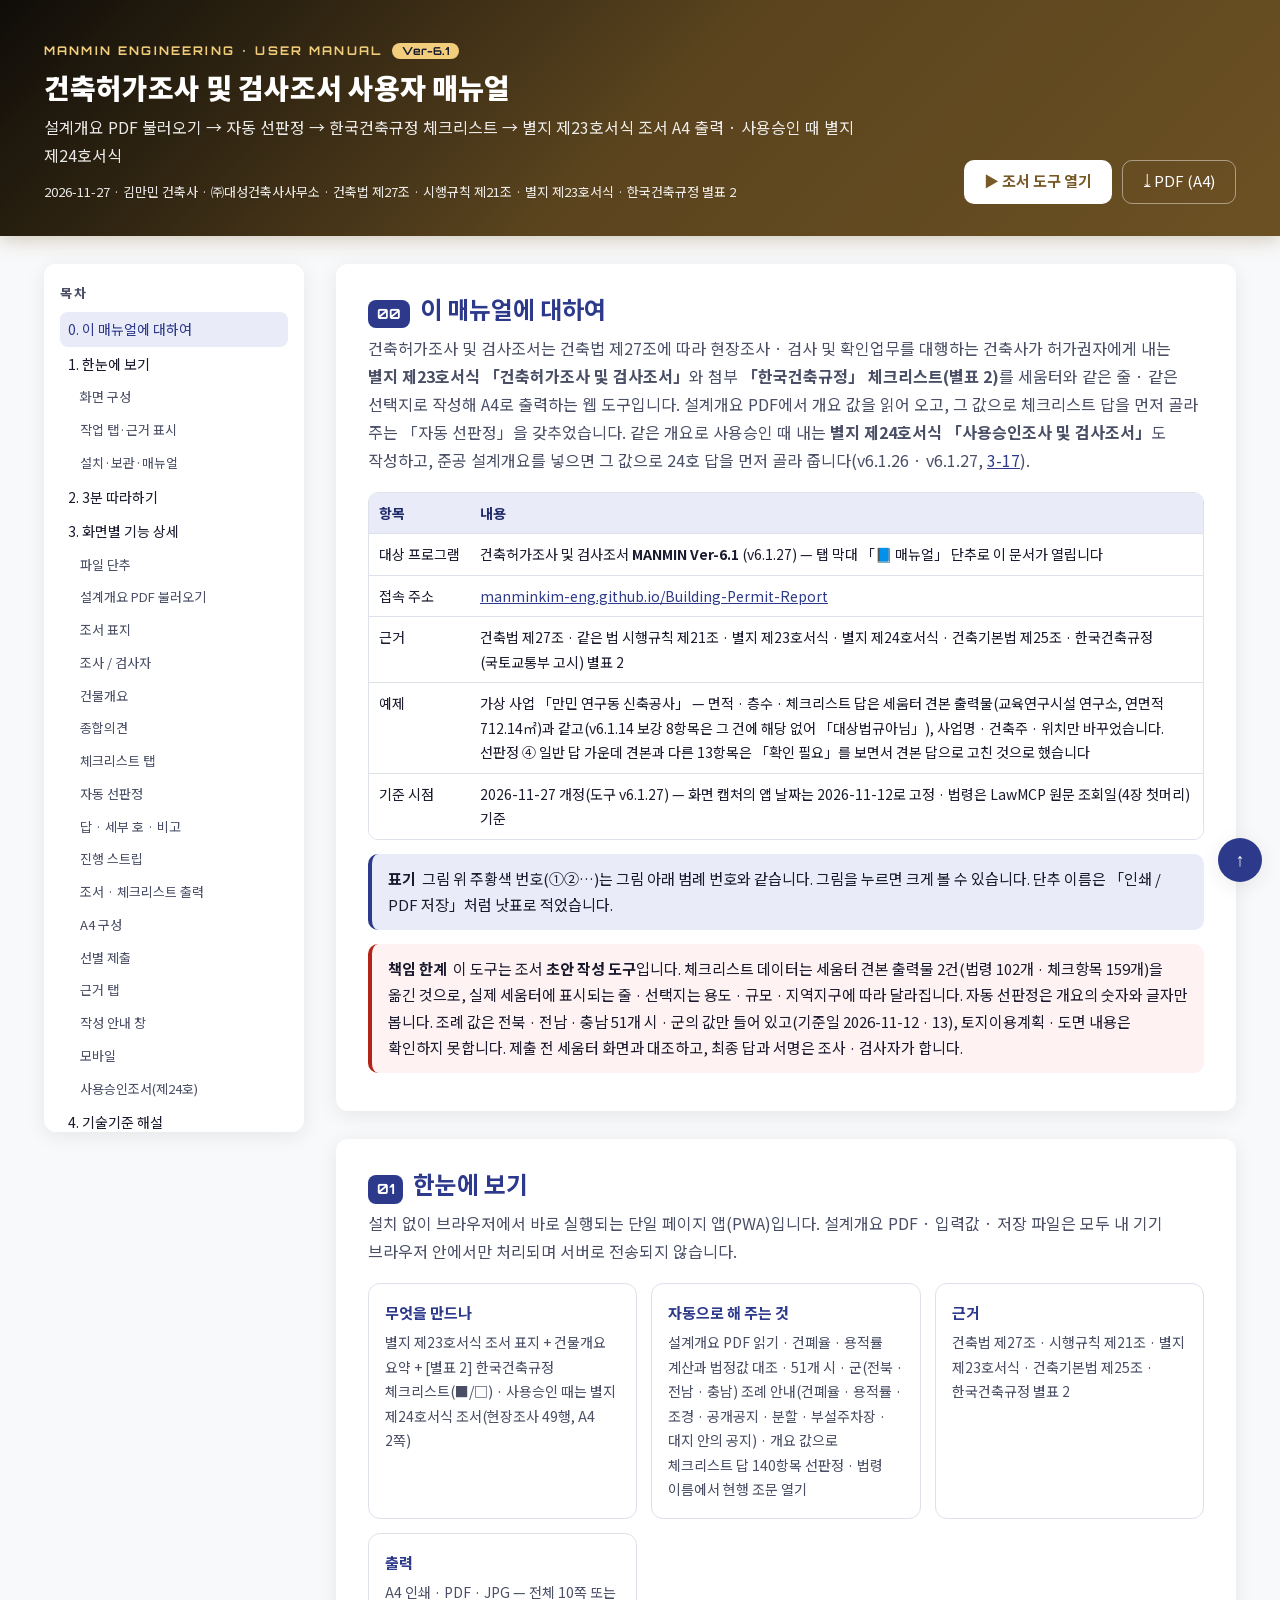
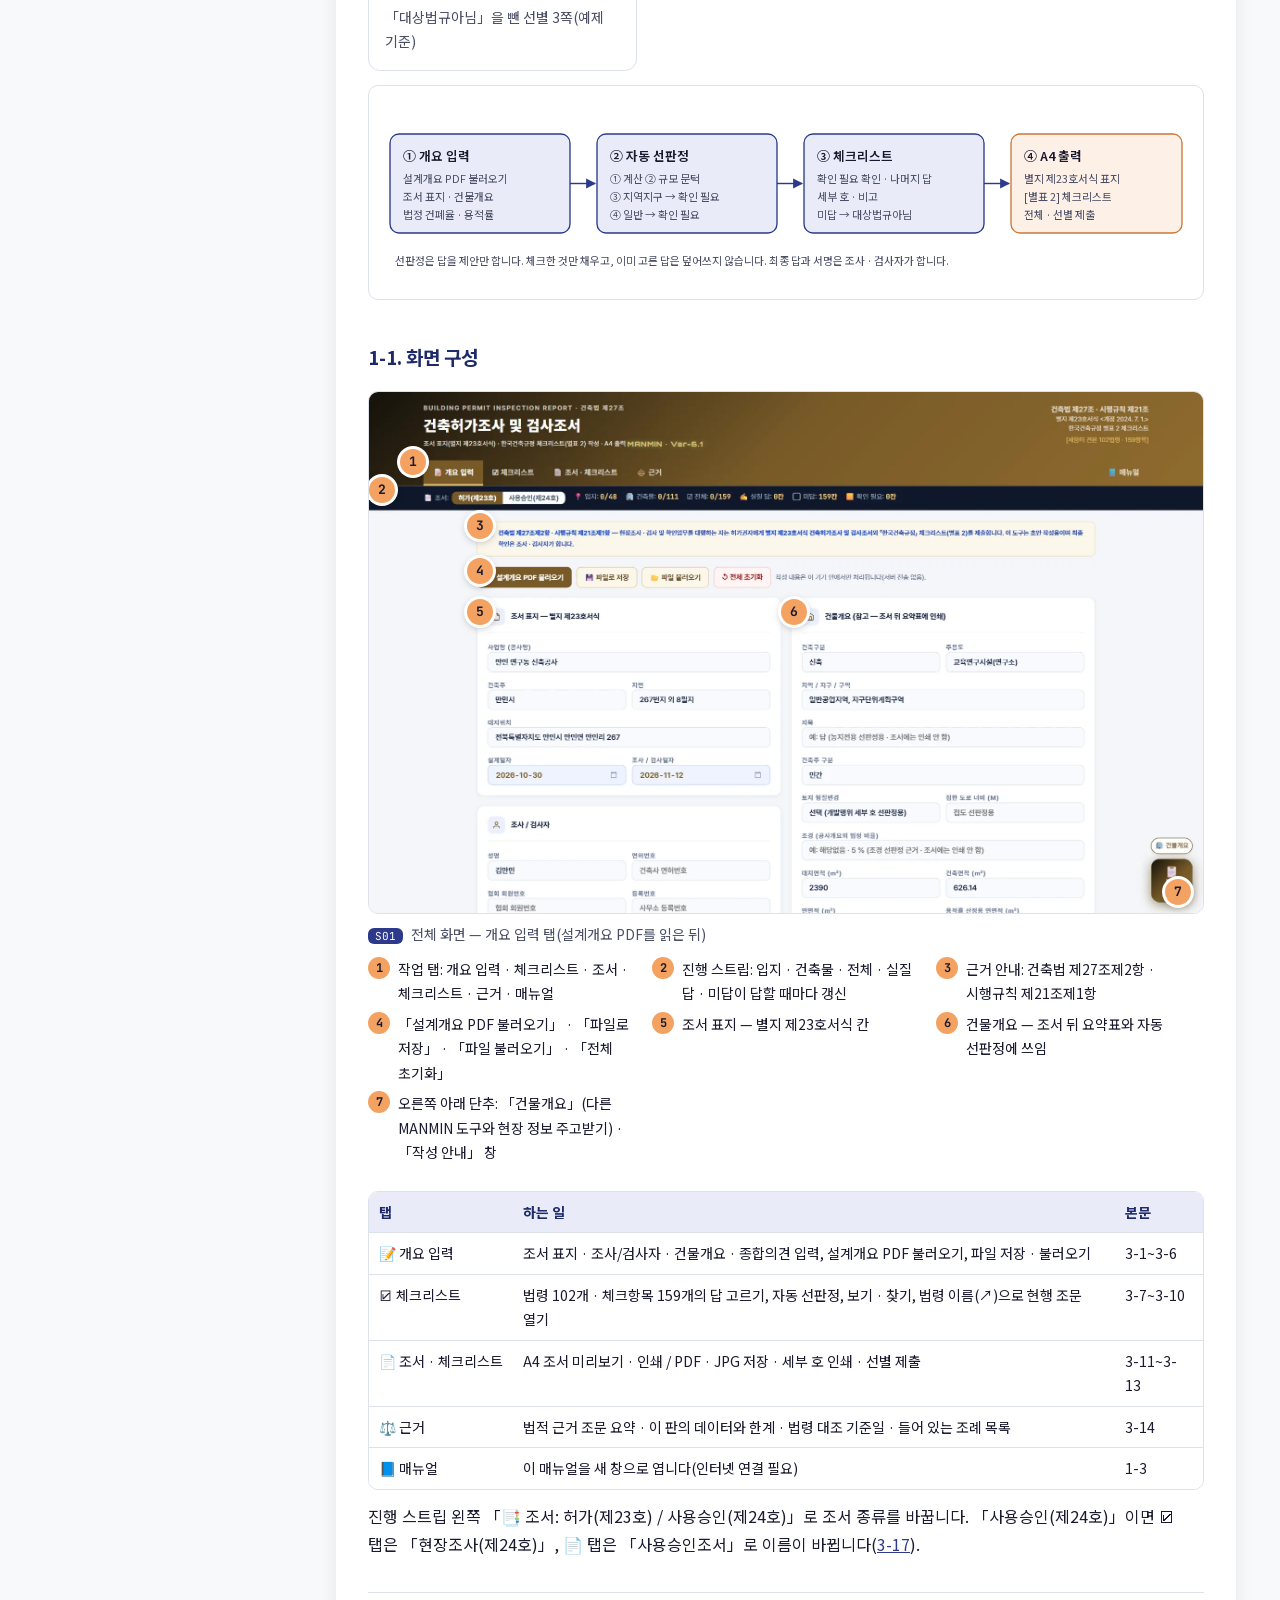
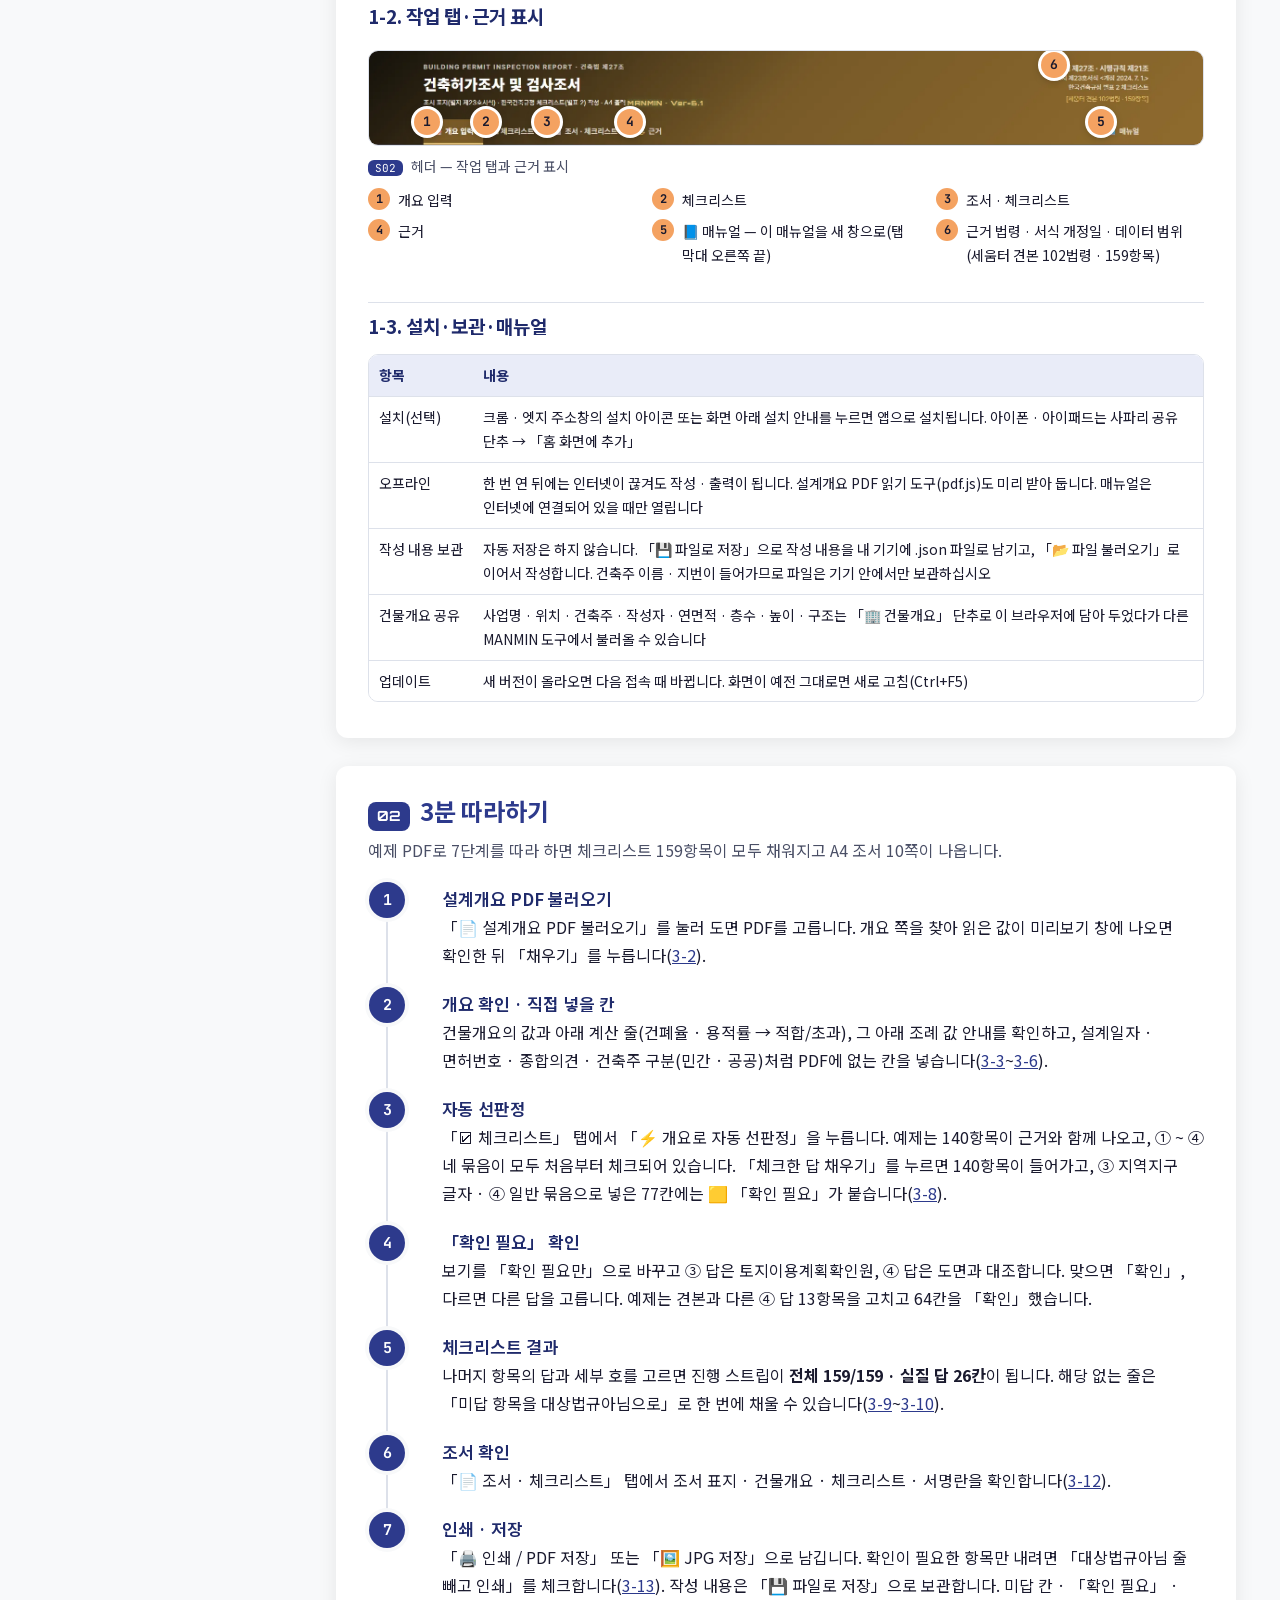
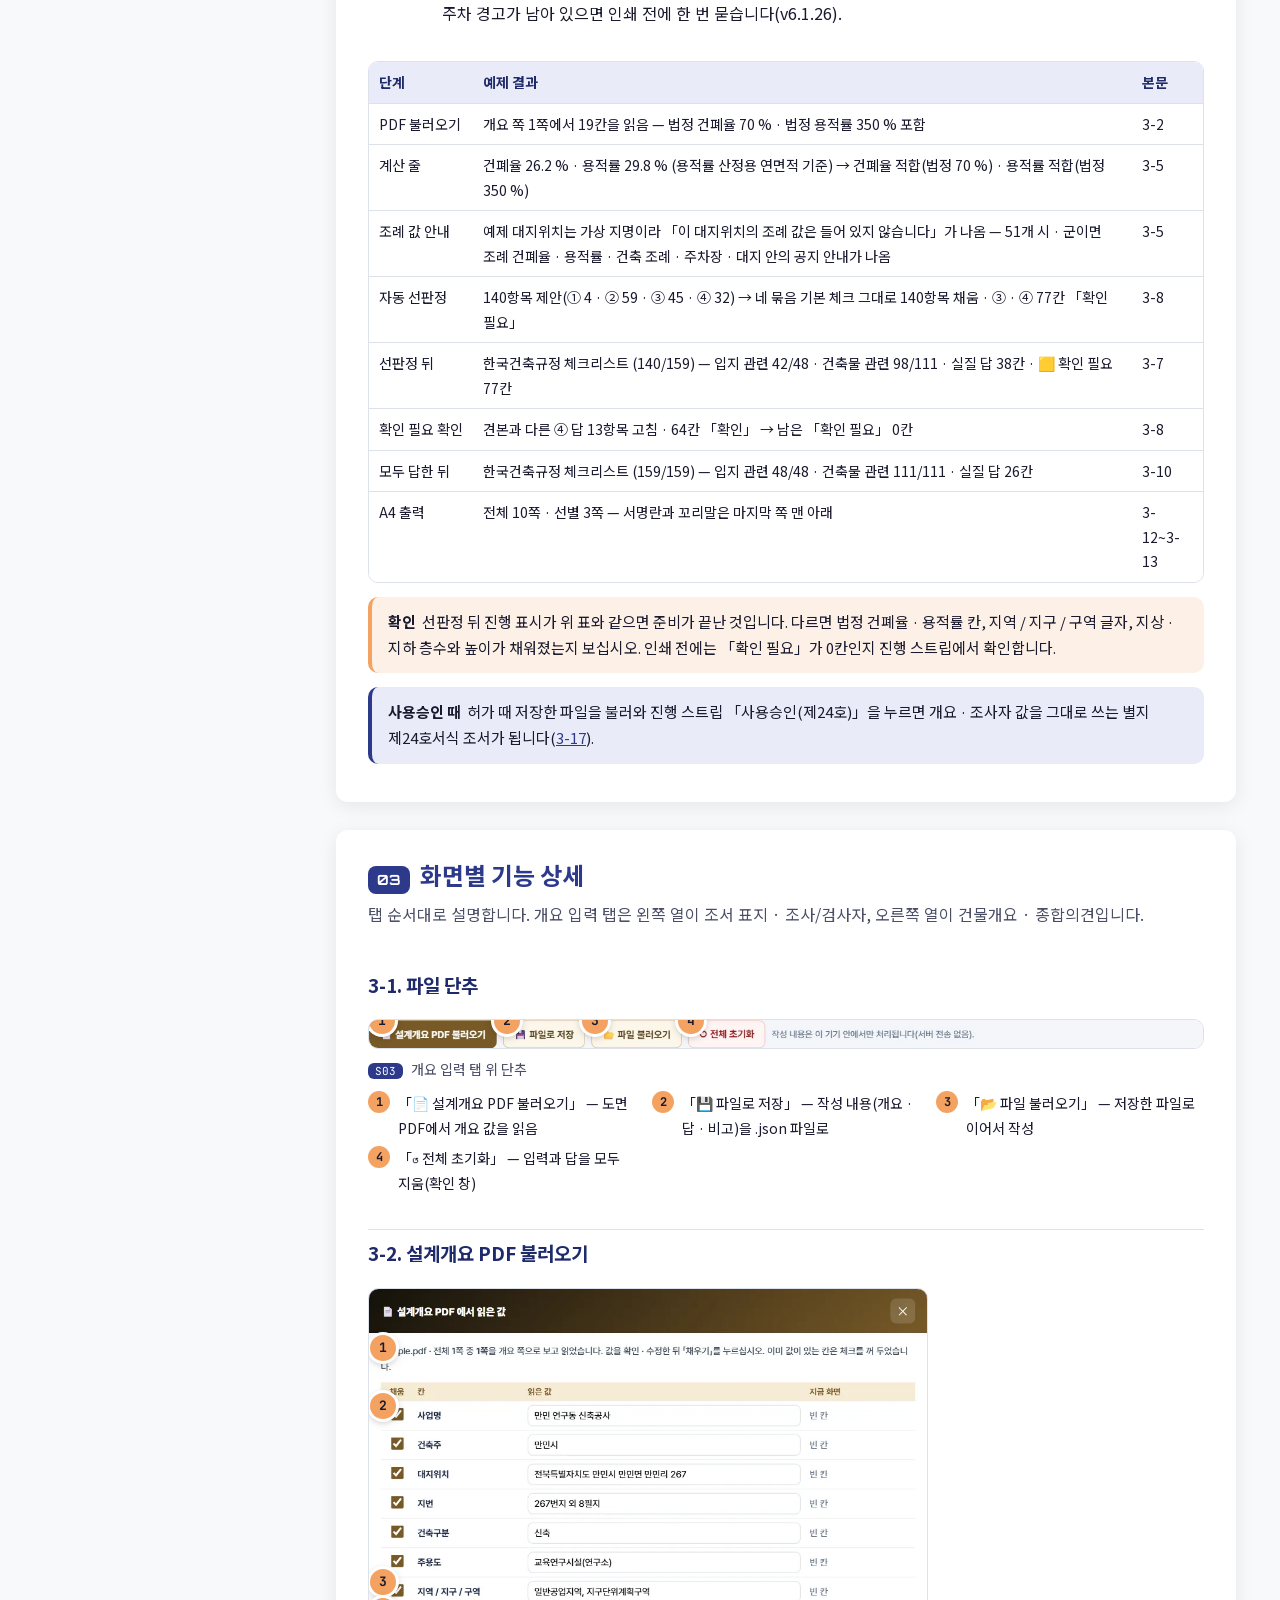
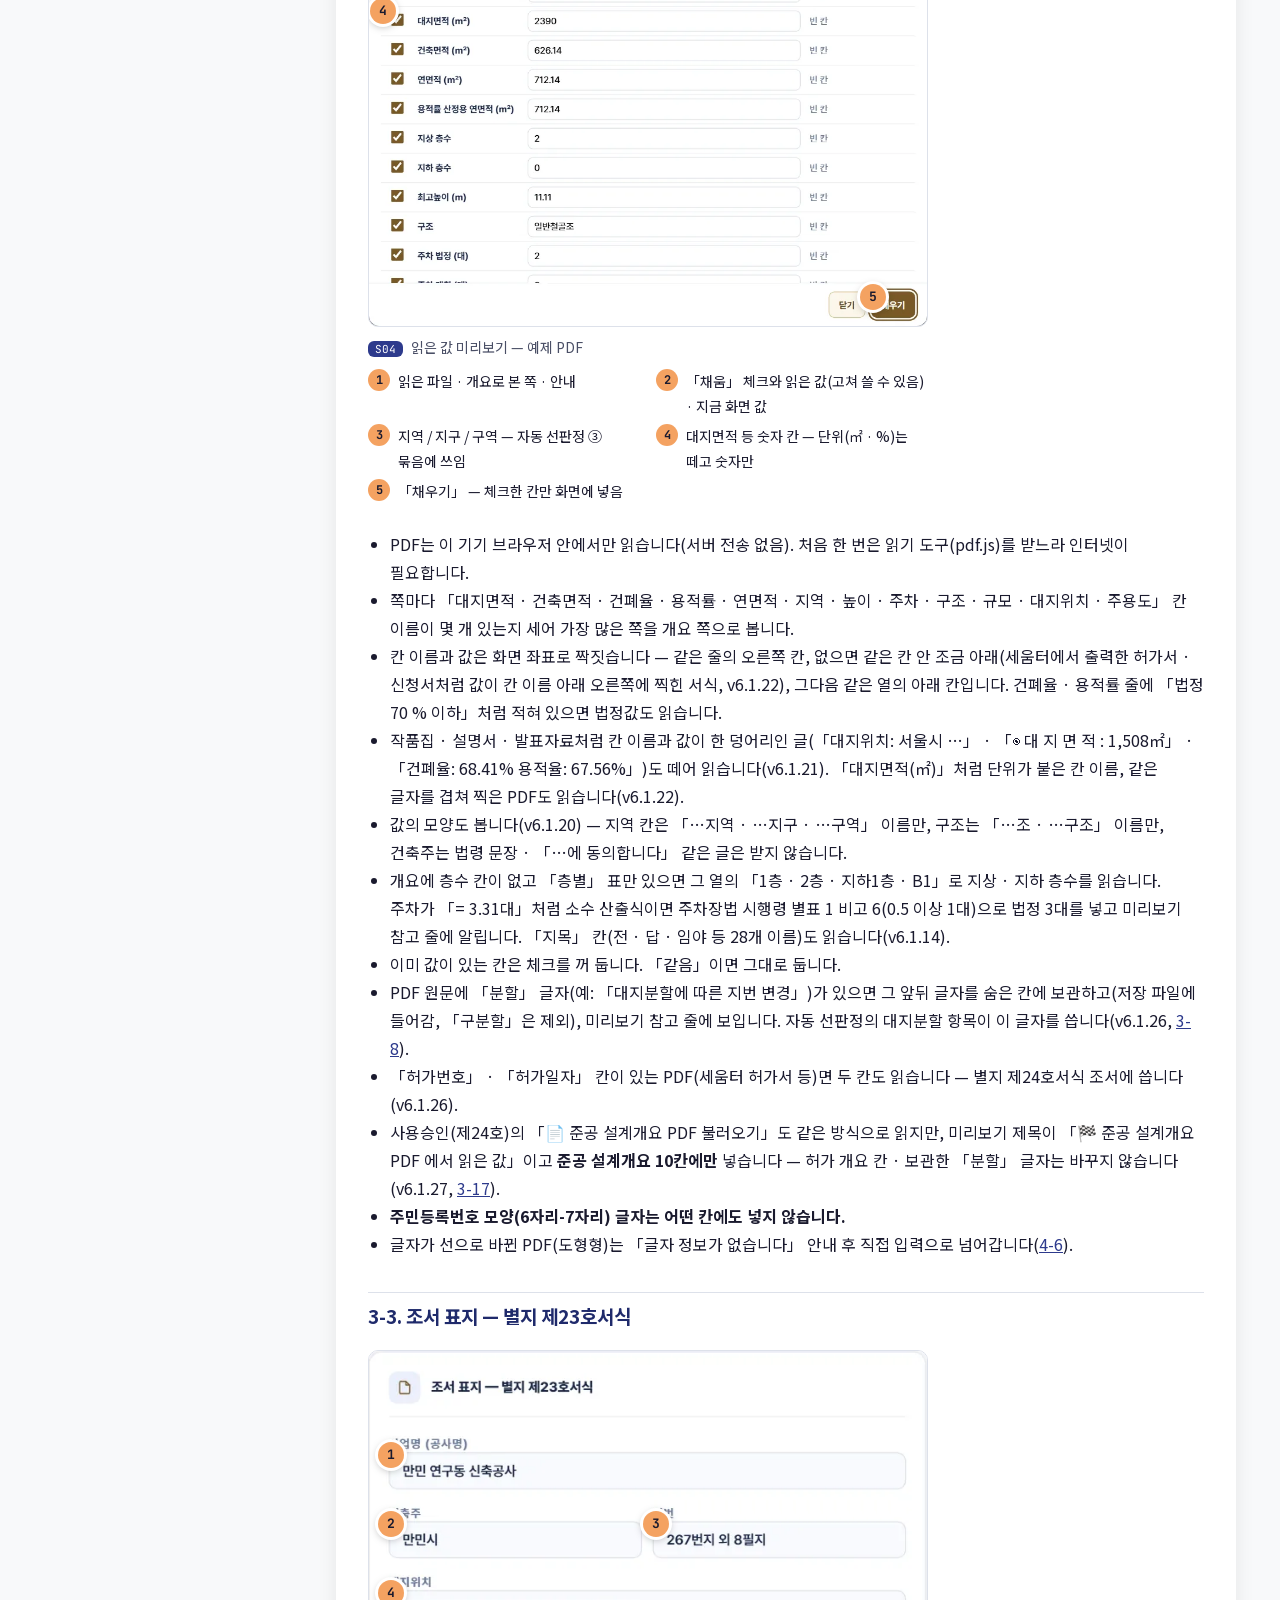
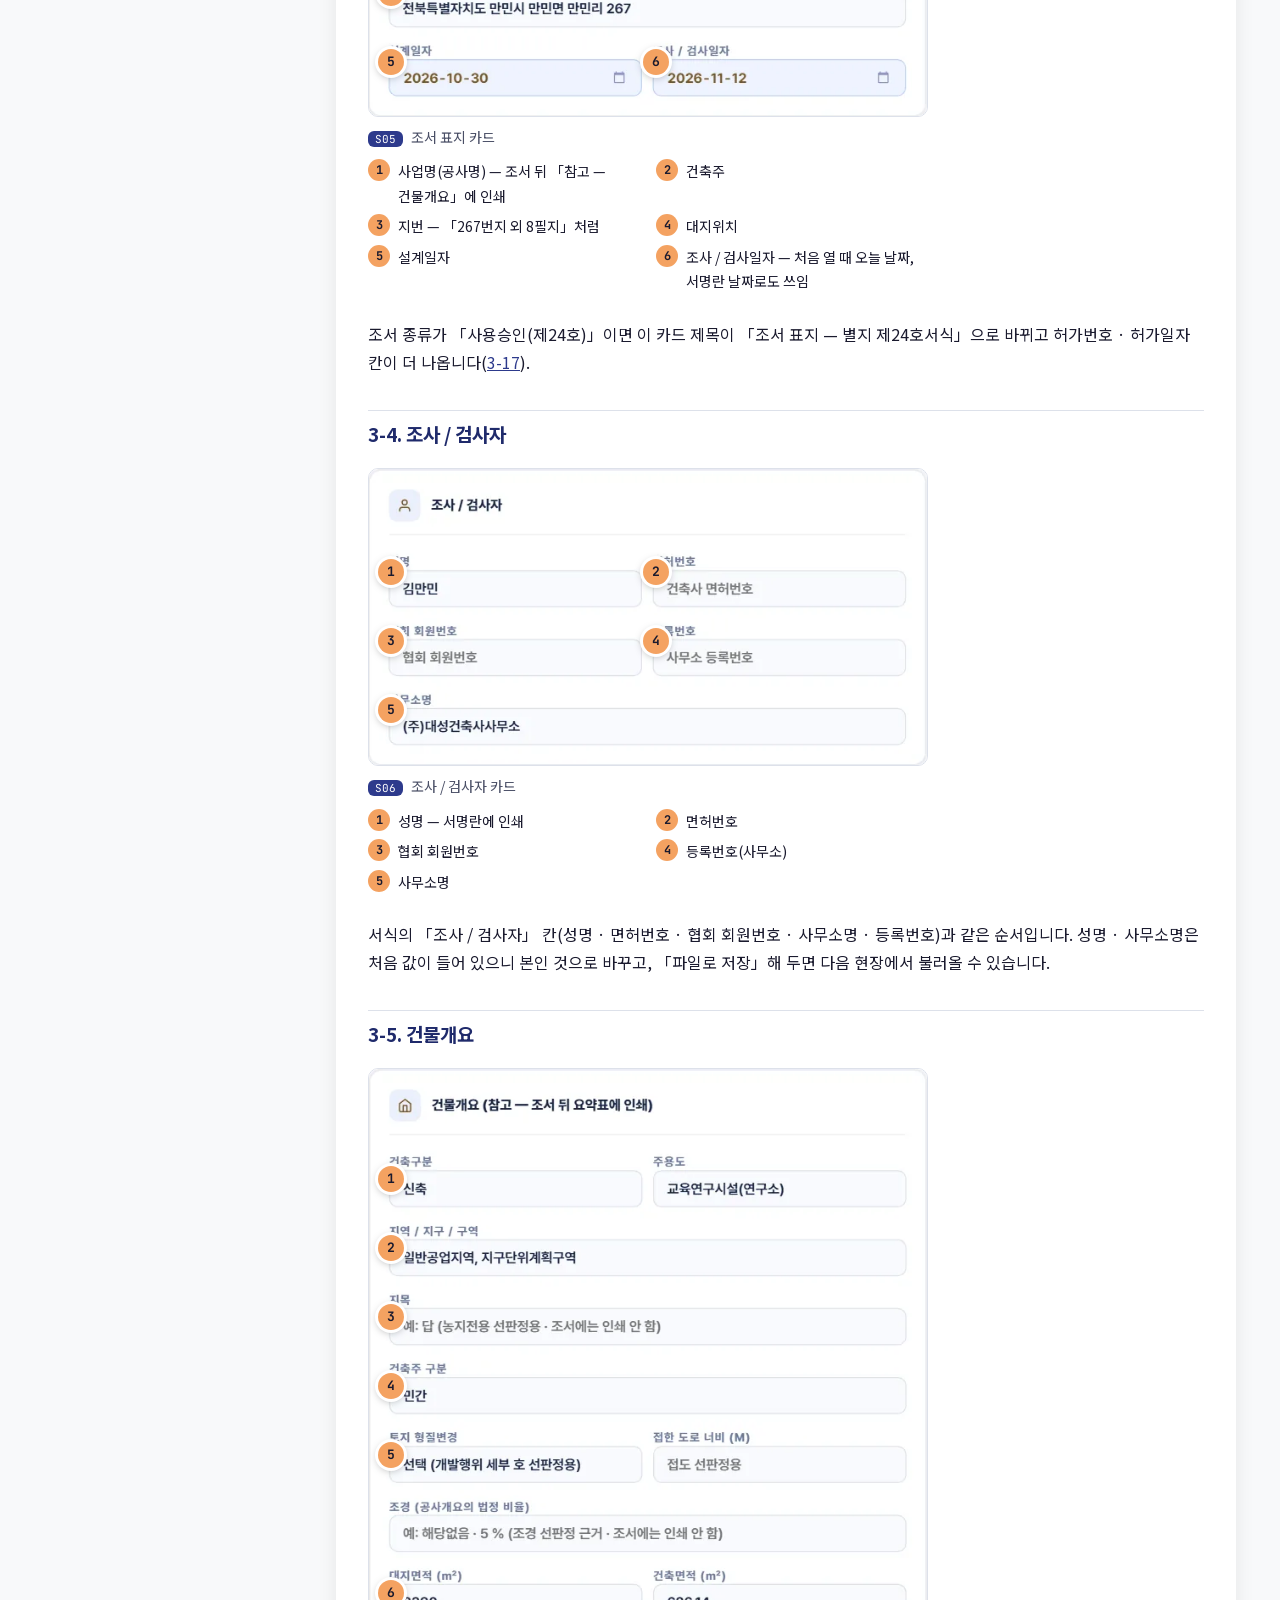
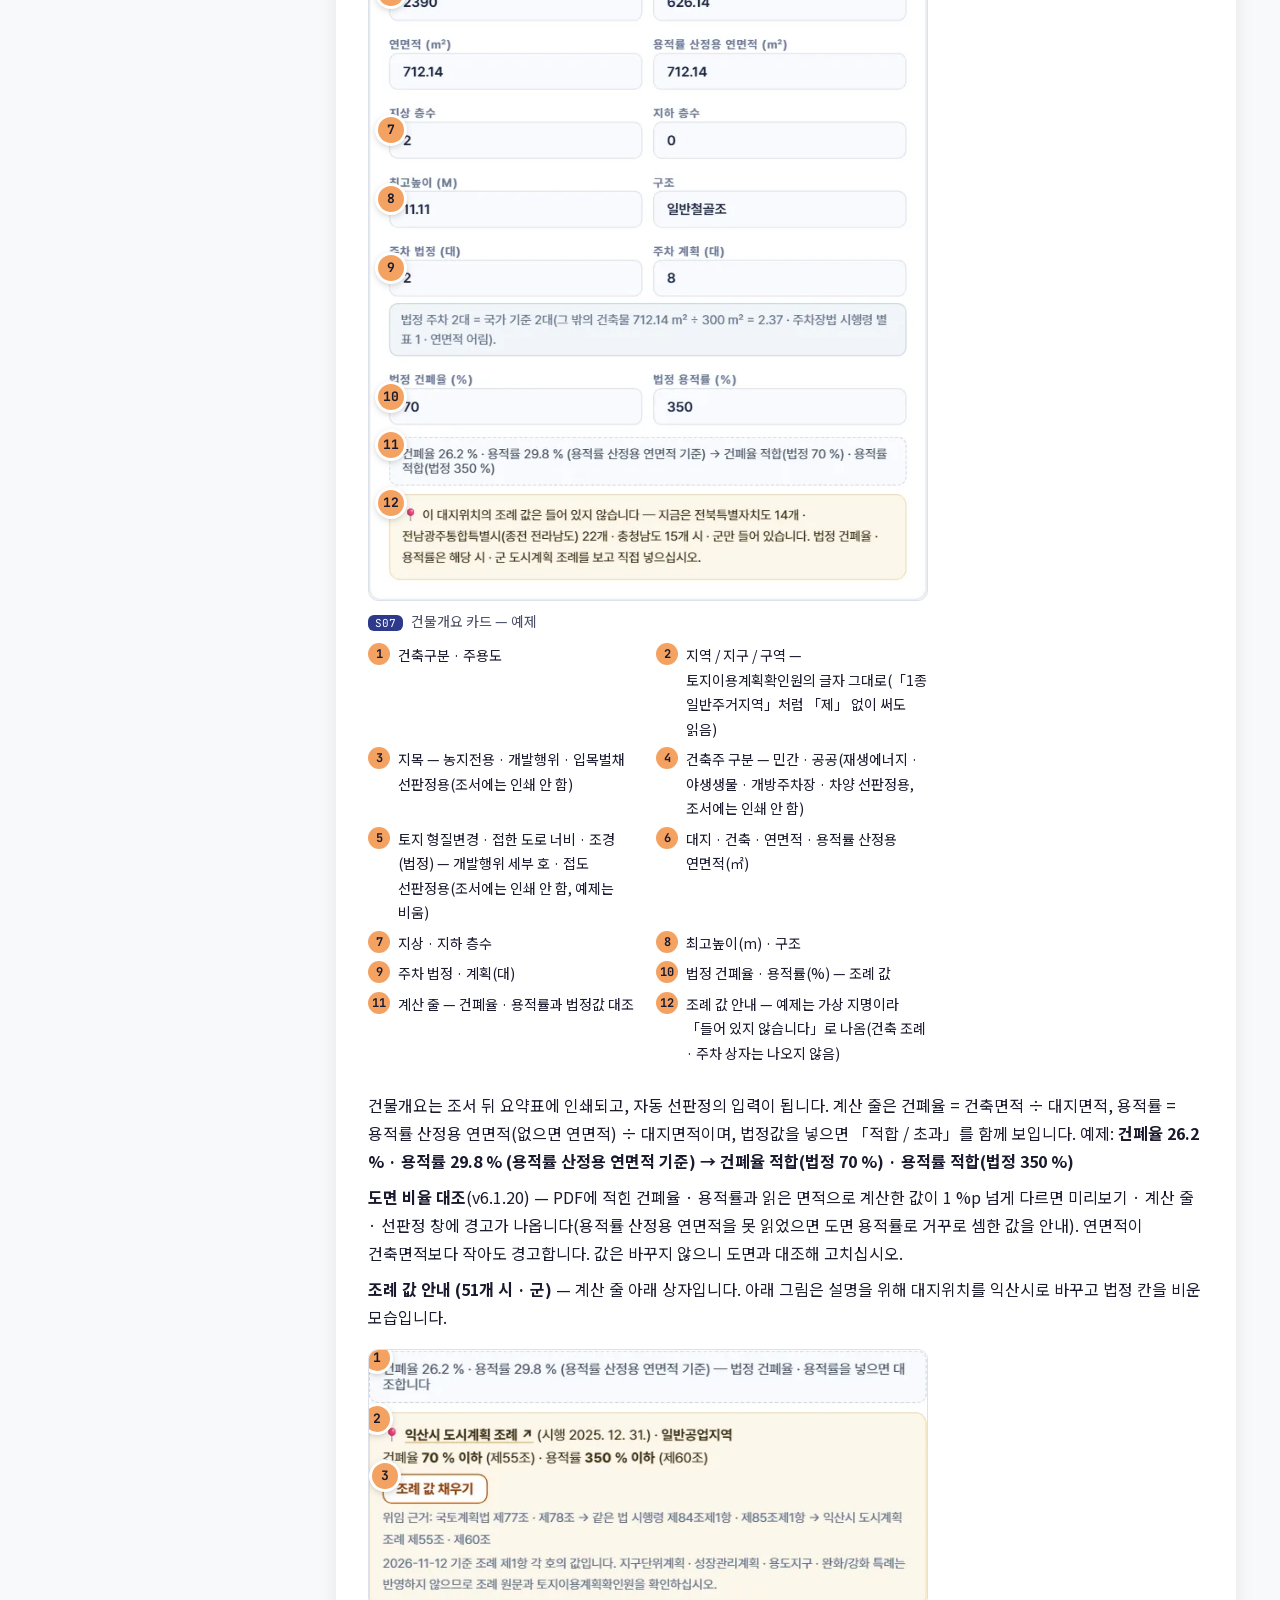
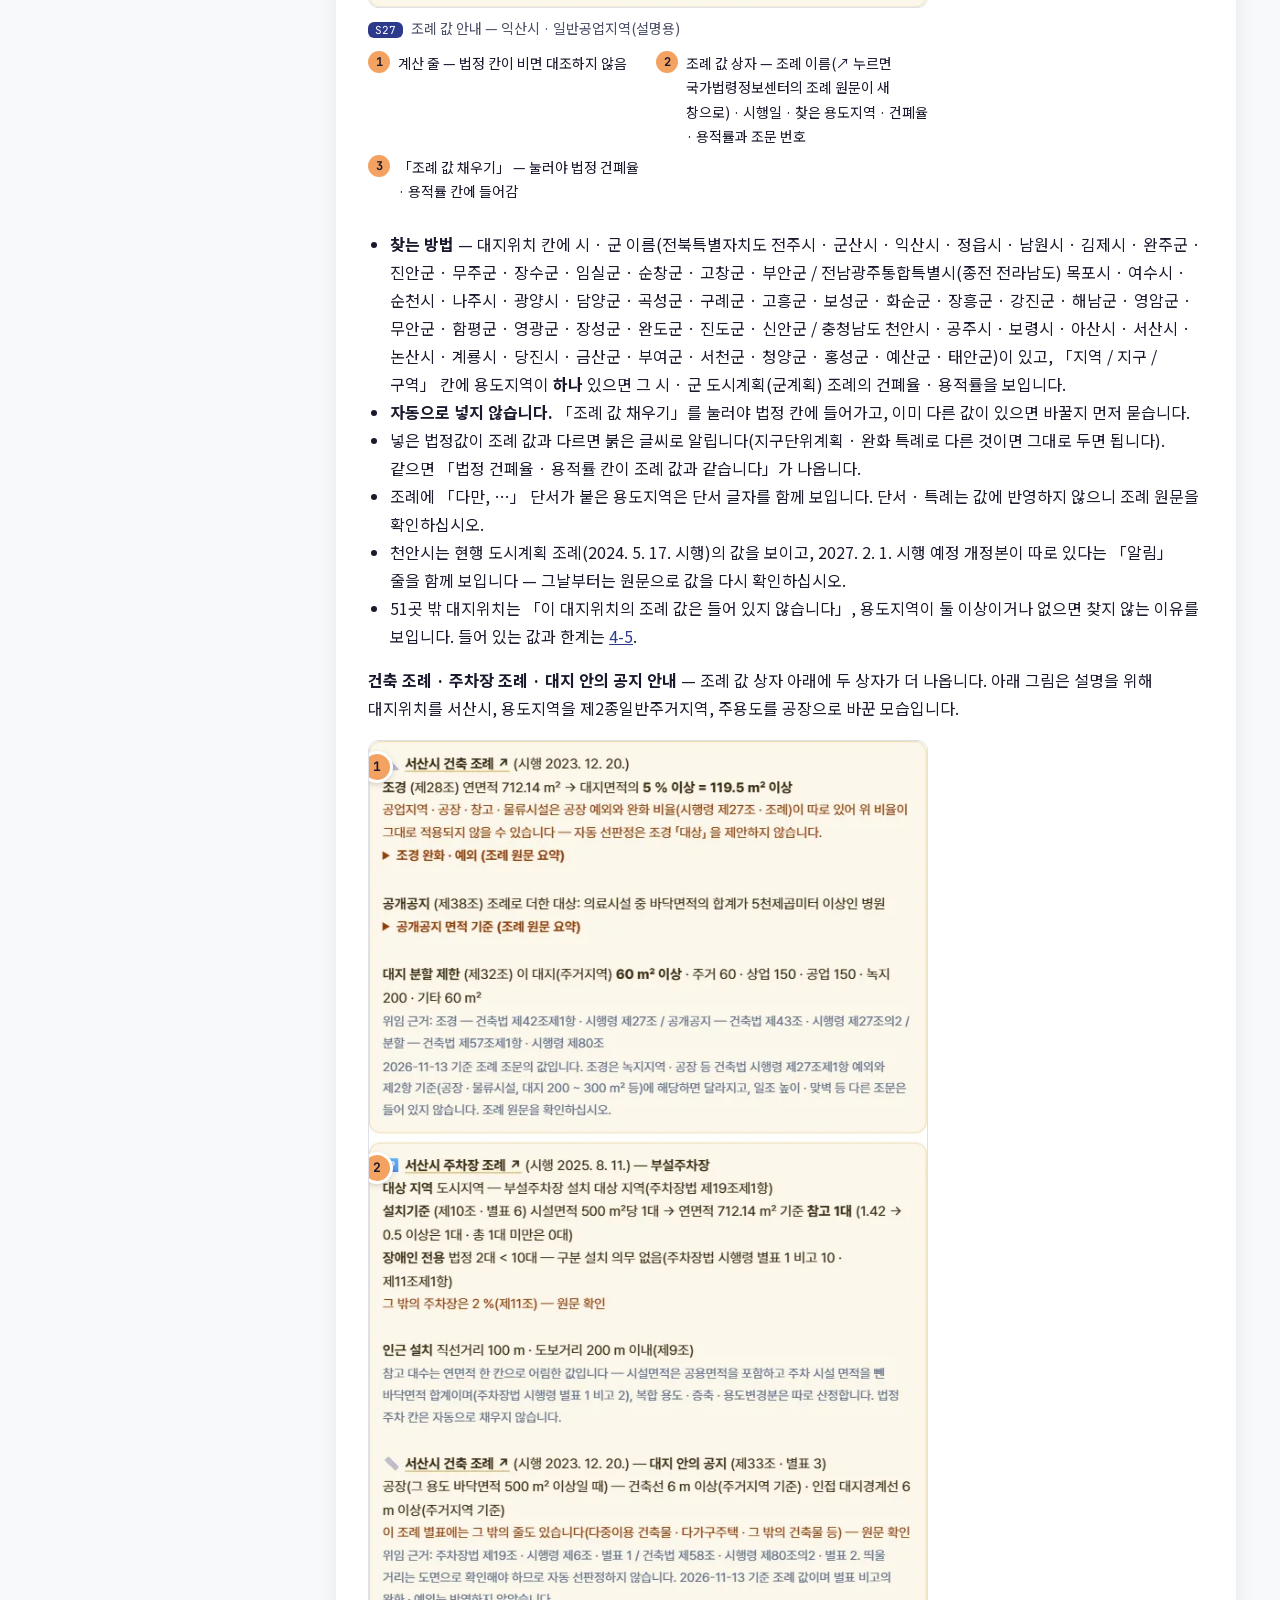
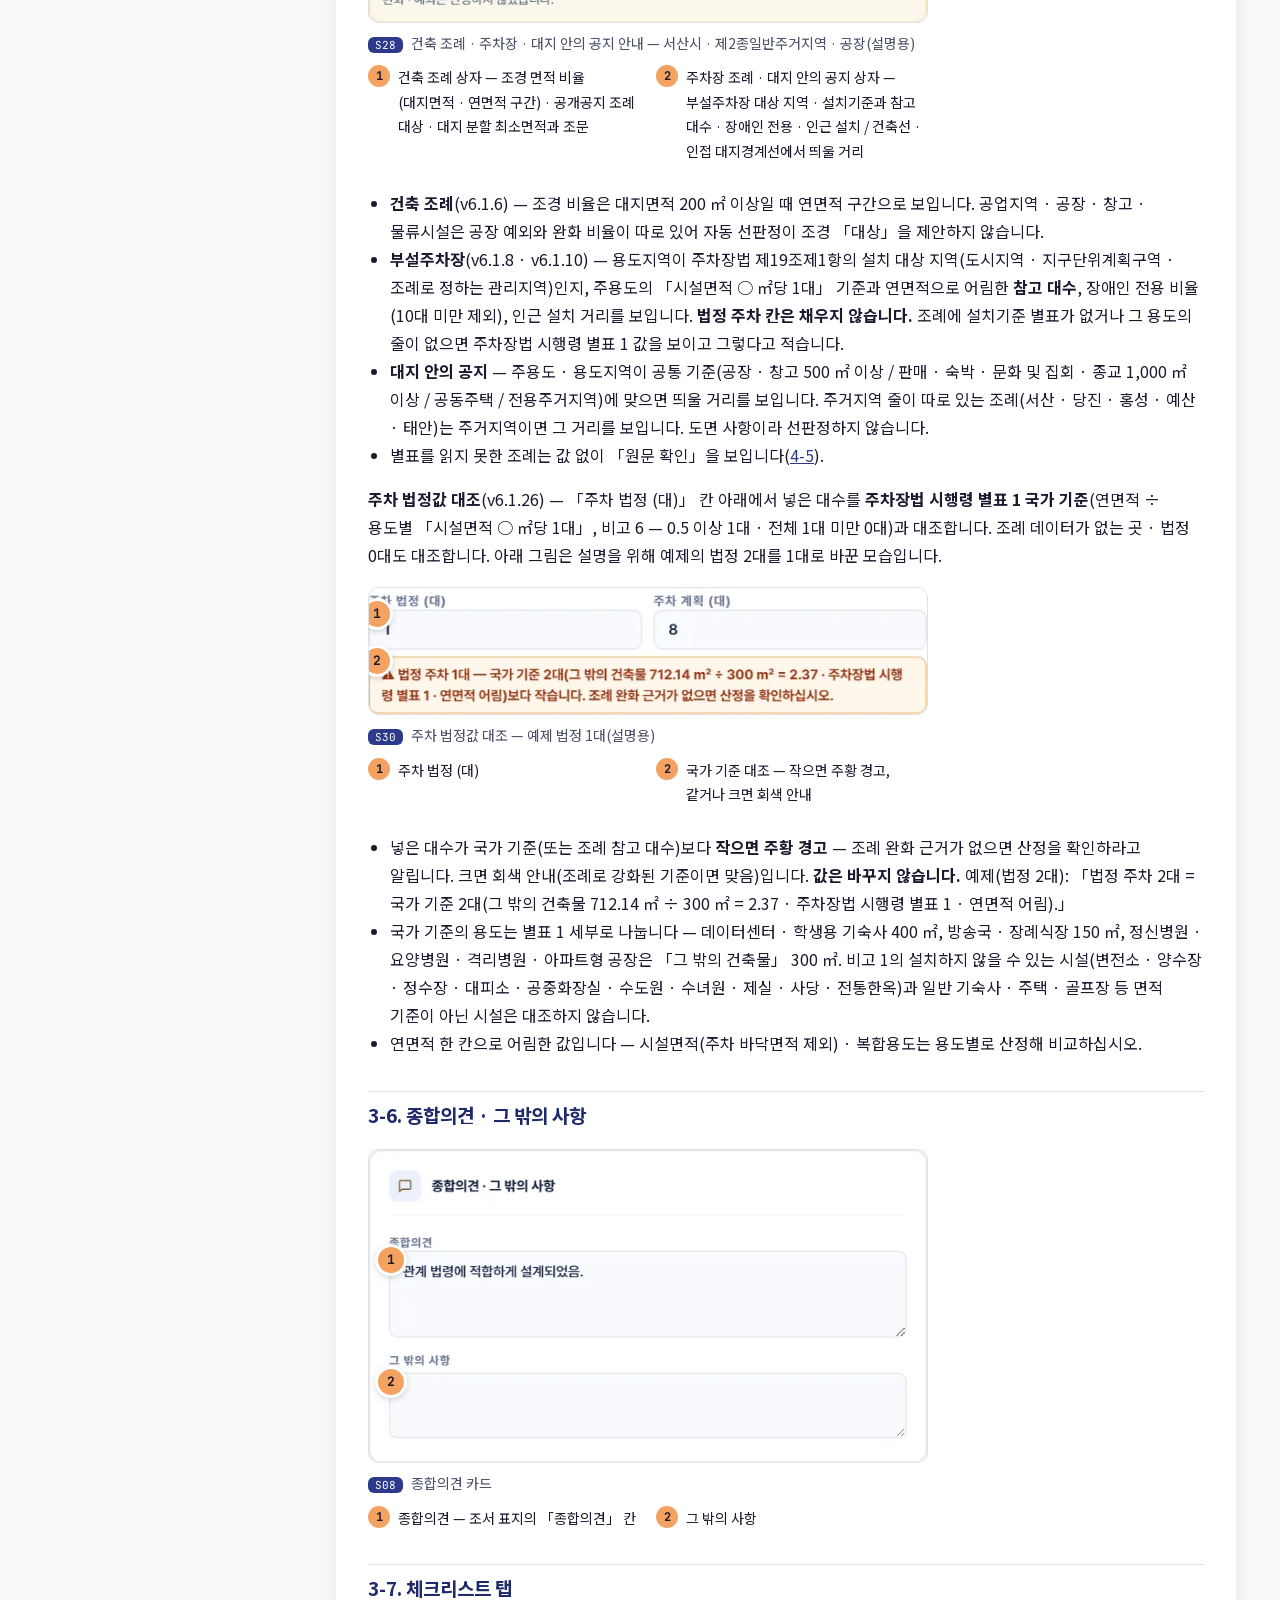
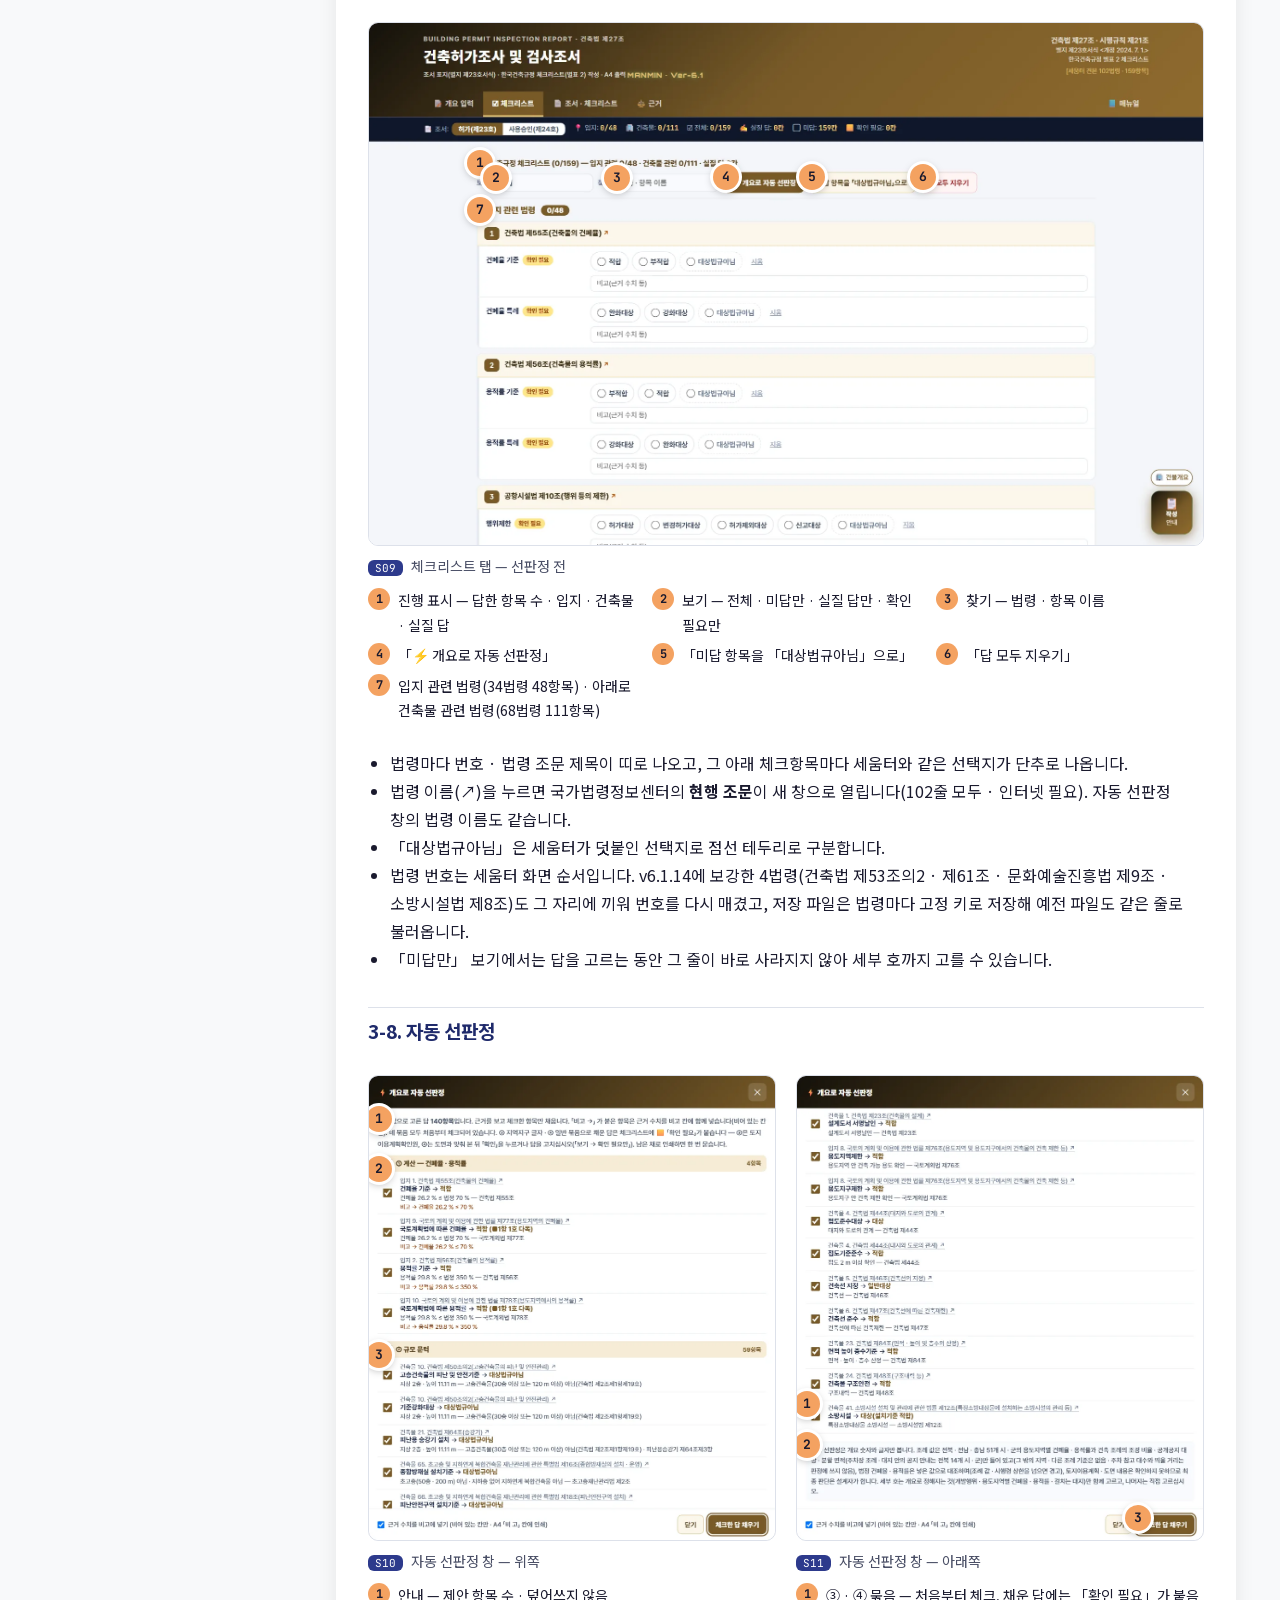
==== commit 8baf563c: "매뉴얼 v6.1.27 — 3-17 준공 설계개요 선판정 · 그림 s34_ab · s31 교체 Co-Authored-By: Claude Opus 5.5 <noreply@anthrop" ====
--- a/manual/index.html
+++ b/manual/index.html
@@ -225,8 +225,8 @@
   .brk .tbl{break-inside:auto}.brk tr{break-inside:avoid}.brk thead{display:table-header-group}
 }
 </style><section class="ch" id="ch0"><h2><span class="n">00</span>이 매뉴얼에 대하여</h2>
-<p class="lead">건축허가조사 및 검사조서는 건축법 제27조에 따라 현장조사 · 검사 및 확인업무를 대행하는 건축사가 허가권자에게 내는 <b>별지 제23호서식 「건축허가조사 및 검사조서」</b>와 첨부 <b>「한국건축규정」 체크리스트(별표 2)</b>를 세움터와 같은 줄 · 같은 선택지로 작성해 A4로 출력하는 웹 도구입니다. 설계개요 PDF에서 개요 값을 읽어 오고, 그 값으로 체크리스트 답을 먼저 골라 주는 「자동 선판정」을 갖추었습니다. 같은 개요로 사용승인 때 내는 <b>별지 제24호서식 「사용승인조사 및 검사조서」</b>도 작성합니다(v6.1.26, <a href="#s3-17">3-17</a>).</p>
-<div class="k1"><div class="tbl"><table><thead><tr><th class="">항목</th><th class="">내용</th></tr></thead><tbody><tr><td class="">대상 프로그램</td><td class="">건축허가조사 및 검사조서 <b>MANMIN Ver-6.1</b> (v6.1.26) — 탭 막대 「📘 매뉴얼」 단추로 이 문서가 열립니다</td></tr><tr><td class="">접속 주소</td><td class=""><a href="https://manminkim-eng.github.io/Building-Permit-Report/" target="_blank" rel="noopener">manminkim-eng.github.io/Building-Permit-Report</a></td></tr><tr><td class="">근거</td><td class="">건축법 제27조 · 같은 법 시행규칙 제21조 · 별지 제23호서식 · 별지 제24호서식 · 건축기본법 제25조 · 한국건축규정(국토교통부 고시) 별표 2</td></tr><tr><td class="">예제</td><td class="">가상 사업 「만민 연구동 신축공사」 — 면적 · 층수 · 체크리스트 답은 세움터 견본 출력물(교육연구시설 연구소, 연면적 712.14㎡)과 같고(v6.1.14 보강 8항목은 그 건에 해당 없어 「대상법규아님」), 사업명 · 건축주 · 위치만 바꾸었습니다. 선판정 ④ 일반 답 가운데 견본과 다른 13항목은 「확인 필요」를 보면서 견본 답으로 고친 것으로 했습니다</td></tr><tr><td class="">기준 시점</td><td class="">2026-11-27 개정(도구 v6.1.26) — 화면 캡처의 앱 날짜는 2026-11-12로 고정 · 법령은 LawMCP 원문 조회일(4장 첫머리) 기준</td></tr></tbody></table></div></div>
+<p class="lead">건축허가조사 및 검사조서는 건축법 제27조에 따라 현장조사 · 검사 및 확인업무를 대행하는 건축사가 허가권자에게 내는 <b>별지 제23호서식 「건축허가조사 및 검사조서」</b>와 첨부 <b>「한국건축규정」 체크리스트(별표 2)</b>를 세움터와 같은 줄 · 같은 선택지로 작성해 A4로 출력하는 웹 도구입니다. 설계개요 PDF에서 개요 값을 읽어 오고, 그 값으로 체크리스트 답을 먼저 골라 주는 「자동 선판정」을 갖추었습니다. 같은 개요로 사용승인 때 내는 <b>별지 제24호서식 「사용승인조사 및 검사조서」</b>도 작성하고, 준공 설계개요를 넣으면 그 값으로 24호 답을 먼저 골라 줍니다(v6.1.26 · v6.1.27, <a href="#s3-17">3-17</a>).</p>
+<div class="k1"><div class="tbl"><table><thead><tr><th class="">항목</th><th class="">내용</th></tr></thead><tbody><tr><td class="">대상 프로그램</td><td class="">건축허가조사 및 검사조서 <b>MANMIN Ver-6.1</b> (v6.1.27) — 탭 막대 「📘 매뉴얼」 단추로 이 문서가 열립니다</td></tr><tr><td class="">접속 주소</td><td class=""><a href="https://manminkim-eng.github.io/Building-Permit-Report/" target="_blank" rel="noopener">manminkim-eng.github.io/Building-Permit-Report</a></td></tr><tr><td class="">근거</td><td class="">건축법 제27조 · 같은 법 시행규칙 제21조 · 별지 제23호서식 · 별지 제24호서식 · 건축기본법 제25조 · 한국건축규정(국토교통부 고시) 별표 2</td></tr><tr><td class="">예제</td><td class="">가상 사업 「만민 연구동 신축공사」 — 면적 · 층수 · 체크리스트 답은 세움터 견본 출력물(교육연구시설 연구소, 연면적 712.14㎡)과 같고(v6.1.14 보강 8항목은 그 건에 해당 없어 「대상법규아님」), 사업명 · 건축주 · 위치만 바꾸었습니다. 선판정 ④ 일반 답 가운데 견본과 다른 13항목은 「확인 필요」를 보면서 견본 답으로 고친 것으로 했습니다</td></tr><tr><td class="">기준 시점</td><td class="">2026-11-27 개정(도구 v6.1.27) — 화면 캡처의 앱 날짜는 2026-11-12로 고정 · 법령은 LawMCP 원문 조회일(4장 첫머리) 기준</td></tr></tbody></table></div></div>
 <div class="note"><b>표기</b>그림 위 주황색 번호(①②…)는 그림 아래 범례 번호와 같습니다. 그림을 누르면 크게 볼 수 있습니다. 단추 이름은 「인쇄 / PDF 저장」처럼 낫표로 적었습니다.</div>
 <div class="warn"><b>책임 한계</b>이 도구는 조서 <b>초안 작성 도구</b>입니다. 체크리스트 데이터는 세움터 견본 출력물 2건(법령 102개 · 체크항목 159개)을 옮긴 것으로, 실제 세움터에 표시되는 줄 · 선택지는 용도 · 규모 · 지역지구에 따라 달라집니다. 자동 선판정은 개요의 숫자와 글자만 봅니다. 조례 값은 전북 · 전남 · 충남 51개 시 · 군의 값만 들어 있고(기준일 2026-11-12 · 13), 토지이용계획 · 도면 내용은 확인하지 못합니다. 제출 전 세움터 화면과 대조하고, 최종 답과 서명은 조사 · 검사자가 합니다.</div>
 </section>
@@ -288,6 +288,7 @@
 <li>이미 값이 있는 칸은 체크를 꺼 둡니다. 「같음」이면 그대로 둡니다.</li>
 <li>PDF 원문에 「분할」 글자(예: 「대지분할에 따른 지번 변경」)가 있으면 그 앞뒤 글자를 숨은 칸에 보관하고(저장 파일에 들어감, 「구분할」은 제외), 미리보기 참고 줄에 보입니다. 자동 선판정의 대지분할 항목이 이 글자를 씁니다(v6.1.26, <a href="#s3-8">3-8</a>).</li>
 <li>「허가번호」 · 「허가일자」 칸이 있는 PDF(세움터 허가서 등)면 두 칸도 읽습니다 — 별지 제24호서식 조서에 씁니다(v6.1.26).</li>
+<li>사용승인(제24호)의 「📄 준공 설계개요 PDF 불러오기」도 같은 방식으로 읽지만, 미리보기 제목이 「🏁 준공 설계개요 PDF 에서 읽은 값」이고 <b>준공 설계개요 10칸에만</b> 넣습니다 — 허가 개요 칸 · 보관한 「분할」 글자는 바꾸지 않습니다(v6.1.27, <a href="#s3-17">3-17</a>).</li>
 <li><b>주민등록번호 모양(6자리-7자리) 글자는 어떤 칸에도 넣지 않습니다.</b></li>
 <li>글자가 선으로 바뀐 PDF(도형형)는 「글자 정보가 없습니다」 안내 후 직접 입력으로 넘어갑니다(<a href="#s4-6">4-6</a>).</li>
 </ul>
@@ -373,6 +374,7 @@
 <li>JPG가 여러 쪽이면 쪽을 골라 저장하는 창이 열립니다.</li>
 <li>「확인 필요」 답이 남아 있으면 인쇄 / PDF · JPG 저장 전에 「확인 필요 답이 n칸 남아 있습니다 … 계속할까요?」를 묻습니다(v6.1.19). 「취소」하면 저장하지 않습니다.</li>
 <li>v6.1.26부터 같은 확인 창에서 <b>미답 칸 수</b>(답한 항목 0/159이면 「빈 체크리스트를 인쇄합니다」)와 주차 법정값 경고(<a href="#s3-5">3-5</a>)도 함께 묻습니다. 단추로 인쇄할 때만 묻고, 브라우저 메뉴(Ctrl+P)로 인쇄하면 묻지 않습니다.</li>
+<li>사용승인(제24호)이면 준공 설계개요가 비었는지, 허가 → 준공 차이 ⚠ 가 몇 건인지도 함께 알립니다(v6.1.27, <a href="#s3-17">3-17</a>).</li>
 <li>A4 체크리스트 머리 「[별표 2] &lt;국토교통부고시 …&gt;」와 꼬리말의 고시 번호는 조서의 「조사 / 검사일자」로 고릅니다 — 2026. 7. 8. 이후는 제2026-360호, 그 전은 제2024-206호(v6.1.18, <a href="#s4-1">4-1</a>).</li></ul>
 <h3 id="s3-12">3-12. A4 구성</h3>
 <figure class="shot" id="fig-s16_a4_cover"><div class="frame"><img src="images/s16_a4_cover.webp" width="794" height="795" loading="lazy" alt="A4 1쪽 — 조서 표지와 건물개요"><span class="pin" style="left:7.08%;top:11.43%">1</span><span class="pin" style="left:7.08%;top:46.73%">2</span><span class="pin" style="left:7.08%;top:60.51%">3</span><span class="pin" style="left:7.08%;top:74.72%">4</span></div><figcaption><span class="fno">S16</span>A4 1쪽 — 조서 표지와 건물개요</figcaption><ol class="legend"><li><b>1</b><span>조서 표지 — 건축주 · 대지위치 · 지번 · 조사/검사자 · 일자 · 종합의견 · 그 밖의 사항</span></li><li><b>2</b><span>제출 문구 · 날짜 · 서명란 · 수신(허가권자)</span></li><li><b>3</b><span>첨부서류 안내(서식 원문)</span></li><li><b>4</b><span>참고 — 건물개요 요약표</span></li></ol></figure>
@@ -401,9 +403,9 @@
 </div>
 <p>폭이 좁은 화면에서는 카드와 단추가 한 줄로 쌓이고, 조서는 화면 폭에 맞춰 줄여 보입니다. 탭 막대는 좌우로 밀어 「근거」 · 「매뉴얼」을 엽니다. 인쇄 · PDF는 PC와 같은 A4로 나옵니다.</p>
 <h3 id="s3-17">3-17. 사용승인조서 (별지 제24호서식)</h3>
-<p>건축법 시행규칙 제21조제1항은 대행 건축사가 허가 때 별지 제23호서식, 사용승인 때 별지 제24호서식 「사용승인조사 및 검사조서」를 내도록 합니다. v6.1.26부터 같은 개요로 24호 조서를 작성합니다. 개요 · 조사자 값과 23호 답은 그대로 두고 화면과 A4만 바뀝니다.</p>
-<figure class="shot" id="fig-s31_k24"><div class="frame"><img src="images/s31_k24.webp" width="1440" height="900" loading="lazy" alt="현장조사(제24호) 탭 — 예제를 24호로 바꾸고 「해당 없음」 후보 선판정 뒤(보기 「확인 필요만」)"><span class="pin" style="left:6.93%;top:19.93%">1</span><span class="pin" style="left:13.32%;top:26.82%">2</span><span class="pin" style="left:15.25%;top:29.88%">3</span><span class="pin" style="left:26.23%;top:29.60%">4</span><span class="pin" style="left:13.32%;top:35.93%">5</span><span class="pin" style="left:13.39%;top:45.60%">6</span></div><figcaption><span class="fno">S31</span>현장조사(제24호) 탭 — 예제를 24호로 바꾸고 「해당 없음」 후보 선판정 뒤(보기 「확인 필요만」)</figcaption><ol class="legend"><li><b>1</b><span>조서 종류 전환 — 진행 스트립 「허가(제23호) / 사용승인(제24호)」</span></li><li><b>2</b><span>진행 표시 — 답한 행 · 앞쪽 · 뒤쪽 · 🟨 확인 필요</span></li><li><b>3</b><span>보기 — 전체 · 미답만 · 확인 필요만</span></li><li><b>4</b><span>「⚡ 「해당 없음」 후보 선판정」</span></li><li><b>5</b><span>안내 — 「일치 · 불일치」는 조사자가 고름</span></li><li><b>6</b><span>「해당 없음」 후보 — 🟨 확인 필요 · 근거 · 「확인함」</span></li></ol></figure>
-<div class="brk"><div class="k1"><div class="tbl"><table><thead><tr><th class="">항목</th><th class="">내용</th><th class="">참고</th></tr></thead><tbody><tr><td class="">조서 종류</td><td class="">진행 스트립 「📑 조서」에서 고름 — 머리 제목 · 탭 이름 · 개요 카드 제목 · A4가 함께 바뀜. 저장 파일에 들어가고, 이 칸이 없는 예전 파일은 허가(제23호)로 열림</td><td class="">—</td></tr><tr><td class="">허가번호 · 허가일자</td><td class="">24호일 때만 조서 표지 카드에 나옴 — 설계개요 PDF에 있으면 읽어 옴(<a href="#s3-2">3-2</a>)</td><td class="">서식 머리 칸</td></tr><tr><td class="">자격번호 · 신고번호</td><td class="">24호일 때 조사 / 검사자 카드의 「면허번호」 · 「등록번호」 이름만 서식 표기로 바뀜(값은 같은 칸)</td><td class="">서식 머리 칸</td></tr><tr><td class="">현장조사 49행</td><td class="">서식 원문 그대로 — 앞쪽 19행(대지 및 도로 · 피난시설 · 내화구조) · 뒤쪽 30행(건축재료 ~ 전유부 표시확인). 행마다 「일치 · 불일치 · 해당 없음」, 피난용승강기 2행은 「적합 · 부적합 · 해당 없음」</td><td class=""><a href="#s4-2">4-2</a></td></tr><tr><td class="">조경 · 공개공지</td><td class="">「조례 ( ) % 이상」 칸과 완공 % · 「해당 없음」 — 조례 % 는 직접 넣음(이 도구에 조경 · 공개공지 % 가 들어 있지 않음)</td><td class="">행 안 입력</td></tr><tr><td class="">건폐율 · 용적률</td><td class="">조례 % 는 51개 시 · 군 조례 값(용도지역 하나일 때), 없으면 개요의 법정 칸 · 완공 % 는 개요 면적으로 계산해 미리 채움 — 고쳐 쓸 수 있음</td><td class="">행 안 입력</td></tr><tr><td class="">「해당 없음」 후보 선판정</td><td class="">개요와 23호 자동 선판정 규칙으로 「해당 없음」이 분명한 행만 채우고 모두 🟨 확인 필요를 붙임 — <b>「일치 · 불일치」는 도구가 고르지 않음</b>(완공 현장 확인 사항). 이미 답한 행은 덮어쓰지 않음</td><td class="">아래 표</td></tr><tr><td class="">인쇄 전 물음</td><td class="">미답 행 · 남은 「확인 필요」 · 허가번호 · 허가일자 빈칸을 알리고 계속할지 물음</td><td class=""><a href="#s3-11">3-11</a></td></tr></tbody></table></div></div></div>
+<p>건축법 시행규칙 제21조제1항은 대행 건축사가 허가 때 별지 제23호서식, 사용승인 때 별지 제24호서식 「사용승인조사 및 검사조서」를 내도록 합니다. v6.1.26부터 같은 개요로 24호 조서를 작성합니다. 개요 · 조사자 값과 23호 답은 그대로 두고 화면과 A4만 바뀝니다. v6.1.27부터는 허가 개요와 따로 <b>준공 설계개요</b>를 넣으면 선판정이 준공 값을 기준으로 답 후보를 고릅니다(아래 「준공 설계개요 선판정」).</p>
+<figure class="shot" id="fig-s31_k24"><div class="frame"><img src="images/s31_k24.webp" width="1440" height="900" loading="lazy" alt="현장조사(제24호) 탭 — 예제를 24호로 바꾸고 준공 설계개요 없이 선판정한 뒤(보기 「확인 필요만」)"><span class="pin" style="left:6.93%;top:19.93%">1</span><span class="pin" style="left:13.32%;top:26.82%">2</span><span class="pin" style="left:15.25%;top:29.88%">3</span><span class="pin" style="left:26.23%;top:29.60%">4</span><span class="pin" style="left:13.32%;top:38.13%">5</span><span class="pin" style="left:13.32%;top:59.93%">6</span><span class="pin" style="left:13.39%;top:71.27%">7</span></div><figcaption><span class="fno">S31</span>현장조사(제24호) 탭 — 예제를 24호로 바꾸고 준공 설계개요 없이 선판정한 뒤(보기 「확인 필요만」)</figcaption><ol class="legend"><li><b>1</b><span>조서 종류 전환 — 진행 스트립 「허가(제23호) / 사용승인(제24호)」</span></li><li><b>2</b><span>진행 표시 — 답한 행 · 앞쪽 · 뒤쪽 · 🟨 확인 필요</span></li><li><b>3</b><span>보기 — 전체 · 미답만 · 확인 필요만</span></li><li><b>4</b><span>「⚡ 선판정(해당 없음 · 준공 대조)」</span></li><li><b>5</b><span>준공 설계개요 — 비우면 허가 개요 기준(빈 칸에 「허가: 값」이 흐리게 보임)</span></li><li><b>6</b><span>안내 — 「일치 · 불일치」는 조사자가 고름</span></li><li><b>7</b><span>「해당 없음」 후보 — 🟨 확인 필요 · 근거 · 「확인함」</span></li></ol></figure>
+<div class="brk"><div class="k1"><div class="tbl"><table><thead><tr><th class="">항목</th><th class="">내용</th><th class="">참고</th></tr></thead><tbody><tr><td class="">조서 종류</td><td class="">진행 스트립 「📑 조서」에서 고름 — 머리 제목 · 탭 이름 · 개요 카드 제목 · A4가 함께 바뀜. 저장 파일에 들어가고, 이 칸이 없는 예전 파일은 허가(제23호)로 열림</td><td class="">—</td></tr><tr><td class="">허가번호 · 허가일자</td><td class="">24호일 때만 조서 표지 카드에 나옴 — 설계개요 PDF에 있으면 읽어 옴(<a href="#s3-2">3-2</a>)</td><td class="">서식 머리 칸</td></tr><tr><td class="">자격번호 · 신고번호</td><td class="">24호일 때 조사 / 검사자 카드의 「면허번호」 · 「등록번호」 이름만 서식 표기로 바뀜(값은 같은 칸)</td><td class="">서식 머리 칸</td></tr><tr><td class="">현장조사 49행</td><td class="">서식 원문 그대로 — 앞쪽 19행(대지 및 도로 · 피난시설 · 내화구조) · 뒤쪽 30행(건축재료 ~ 전유부 표시확인). 행마다 「일치 · 불일치 · 해당 없음」, 피난용승강기 2행은 「적합 · 부적합 · 해당 없음」</td><td class=""><a href="#s4-2">4-2</a></td></tr><tr><td class="">조경 · 공개공지</td><td class="">「조례 ( ) % 이상」 칸과 완공 % · 「해당 없음」 — 조례 % 는 직접 넣음(이 도구에 조경 · 공개공지 % 가 들어 있지 않음)</td><td class="">행 안 입력</td></tr><tr><td class="">건폐율 · 용적률</td><td class="">조례 % 는 51개 시 · 군 조례 값(용도지역 하나일 때), 없으면 개요의 법정 칸 · 완공 % 는 개요 면적으로 계산해 미리 채움 — 고쳐 쓸 수 있음</td><td class="">행 안 입력</td></tr><tr><td class="">선판정</td><td class="">「⚡ 선판정(해당 없음 · 준공 대조)」 — 개요(준공 설계개요가 있으면 준공 값)와 23호 자동 선판정 규칙으로 「해당 없음」이 분명한 행을 채우고, 준공 설계개요가 있으면 높이 · 용도 행에 「일치 · 불일치」 후보를 냄. 모두 🟨 확인 필요. 그 밖의 「일치 · 불일치」는 도구가 고르지 않음(완공 현장 확인 사항). 이미 답한 행은 덮어쓰지 않음</td><td class="">아래 표</td></tr><tr><td class="">인쇄 전 물음</td><td class="">미답 행 · 남은 「확인 필요」 · 허가번호 · 허가일자 빈칸 · 준공 설계개요 빈칸 · 허가 → 준공 차이 ⚠ 건수를 알리고 계속할지 물음</td><td class=""><a href="#s3-11">3-11</a></td></tr></tbody></table></div></div></div>
 <div class="brk"><div class="k1"><div class="tbl"><table><thead><tr><th class="">24호 행</th><th class="">「해당 없음」 후보가 되는 조건</th></tr></thead><tbody><tr><td class="">대지의 조경</td><td class="">23호 조경 항목이 「대상법규아님 · 비대상 · 예외대상」</td></tr><tr><td class="">고층건축물의 피난 · 안전</td><td class="">23호 고층건축물 항목이 「대상법규아님 · 비대상」(30층 · 120 m 미만)</td></tr><tr><td class="">건축물의 내화구조 · 방화벽</td><td class="">23호 내화 · 방화벽 항목이 「대상법규아님」(3층 미만 · 용도별 면적 미만 / 1,000 ㎡ 미만)</td></tr><tr><td class="">외벽 마감재료 · 실내건축 · 범죄예방</td><td class="">23호 외벽 마감 · 실내건축 · 범죄예방 항목이 「대상법규아님」</td></tr><tr><td class="">지하층 구조</td><td class="">개요 지하 0층</td></tr><tr><td class="">대지안의 공지 2행 · 높이제한 · 일조</td><td class="">23호 대지 안의 공지 · 가로구역 높이 · 정북일조(4항목 모두) 항목이 「대상법규아님」</td></tr><tr><td class="">승강기 6행 · 에너지 절약계획서</td><td class="">23호 승용 · 비상용 · 피난용 승강기 · 에너지 절약계획서 항목이 「대상법규아님 · 비대상」</td></tr><tr><td class="">지구단위계획 · 공개 공지 · 장애인 편의시설</td><td class="">개요 지역에 지구단위계획구역 글자 없음 / 23호 공개공지 · 편의시설 항목이 「대상법규아님」</td></tr><tr><td class="">동별 · 전유부 표시확인</td><td class="">개요 주용도에 공동주택 · 집합 · 구분소유 글자 없음</td></tr></tbody></table></div></div></div>
 <figure class="shot" id="fig-s32_cover24"><div class="frame"><img src="images/s32_cover24.webp" width="526" height="409" loading="lazy" alt="24호일 때 조서 표지 카드 — 허가번호 · 허가일자"><span class="pin" style="left:4.01%;top:87.60%">1</span><span class="pin" style="left:51.35%;top:87.60%">2</span></div><figcaption><span class="fno">S32</span>24호일 때 조서 표지 카드 — 허가번호 · 허가일자</figcaption><ol class="legend"><li><b>1</b><span>허가번호</span></li><li><b>2</b><span>허가일자</span></li></ol></figure>
 <figure class="shot" id="fig-s33_a4_24"><div class="frame"><img src="images/s33_a4_24.webp" width="794" height="1180" loading="lazy" alt="사용승인조서 A4 1쪽(앞쪽) — 예제(전체 2쪽)"><span class="pin" style="left:20.93%;top:25.58%">1</span><span class="pin" style="left:7.08%;top:50.79%">2</span></div><figcaption><span class="fno">S33</span>사용승인조서 A4 1쪽(앞쪽) — 예제(전체 2쪽)</figcaption><ol class="legend"><li><b>1</b><span>허가번호 · 허가일자</span></li><li><b>2</b><span>현장조사 앞쪽 19행</span></li></ol></figure>
@@ -411,13 +413,23 @@
 <li>A4는 서식과 같이 <b>앞쪽</b>(머리 칸 · 제출 문구 「「건축법」 제27조 및 같은 법 시행규칙 제21조에 따라 … 사용승인조사 및 검사조서를 제출합니다」 · 날짜 · 제출인 · 수신 · 현장조사 19행)과 <b>뒤쪽</b>(30행 · 그 밖의 사항 · 종합의견) 2쪽입니다. 고른 답은 [√], 수치는 괄호 안에 인쇄됩니다.</li>
 <li>「확인 필요」 표시는 화면에만 나오고 인쇄되지 않습니다. 「확인함」을 누르거나 다른 답을 고르면 지워집니다.</li>
 <li>23호와 24호 답은 따로 저장됩니다. 24호에서 「답 모두 지우기」를 눌러도 23호 체크리스트 답은 그대로입니다.</li>
-<li>예제: 24호로 바꾸고 후보 선판정 → 사용승인 현장조사 (19/49) — 앞쪽 3/19 · 뒤쪽 16/30 · 🟨 확인 필요 17칸 · 건폐율 조례 70 % · 완공 26.20 % · 용적률 조례 350 % · 완공 29.80 %(예제 지명은 조례 데이터가 없어 개요의 법정 칸 값) · A4 2쪽.</li>
+<li>예제(준공 설계개요 없음): 24호로 바꾸고 선판정 → 사용승인 현장조사 (19/49) — 앞쪽 3/19 · 뒤쪽 16/30 · 🟨 확인 필요 17칸 · 건폐율 조례 70 % · 완공 26.20 % · 용적률 조례 350 % · 완공 29.80 %(예제 지명은 조례 데이터가 없어 개요의 법정 칸 값) · A4 2쪽.</li>
+</ul>
+<h4>준공 설계개요 선판정 (v6.1.27)</h4>
+<p>사용승인 때는 허가 뒤 바뀐 값이 있을 수 있습니다. 현장조사 탭 「🏁 준공 설계개요」 상자에 준공 값을 넣으면(또는 「📄 준공 설계개요 PDF 불러오기」) 허가 개요 칸은 그대로 두고 선판정 · 완공 % · 차이 표가 준공 값을 씁니다. <b>빈 칸은 허가 값으로 봅니다.</b></p>
+<figure class="shot" id="fig-s34_ab"><div class="frame"><img src="images/s34_ab.webp" width="1068" height="562" loading="lazy" alt="준공 설계개요 상자 — 예제 허가 개요에 높이 +0.15 m · 건축면적 +6 ㎡ 를 넣은 준공 값"><span class="pin" style="left:70.56%;top:2.76%">1</span><span class="pin" style="left:1.62%;top:12.79%">2</span><span class="pin" style="left:1.62%;top:39.48%">3</span><span class="pin" style="left:79.65%;top:50.00%">4</span></div><figcaption><span class="fno">S34</span>준공 설계개요 상자 — 예제 허가 개요에 높이 +0.15 m · 건축면적 +6 ㎡ 를 넣은 준공 값</figcaption><ol class="legend"><li><b>1</b><span>「📄 준공 설계개요 PDF 불러오기」 — 준공 칸에만 넣음(<a href="#s3-2">3-2</a>)</span></li><li><b>2</b><span>준공 값 10칸 — 대지면적 · 건축면적 · 연면적 · 용적률 산정용 연면적 · 지상 · 지하 층수 · 최고높이 · 주용도 · 지역 / 지구 / 구역 · 구조</span></li><li><b>3</b><span>허가 → 준공 차이 표 — 화면에만, 인쇄 안 됨</span></li><li><b>4</b><span>⚠ 확인할 차이</span></li></ol></figure>
+<div class="brk"><div class="k1"><div class="tbl"><table><thead><tr><th class="">선판정이 하는 일</th><th class="">조건</th><th class="">비고</th></tr></thead><tbody><tr><td class="">「해당 없음」 후보</td><td class="">준공 값으로 23호 자동 선판정 규칙을 다시 돌려 고름(예: 준공 층수 · 연면적이 늘면 승강기 행이 후보에서 빠질 수 있음)</td><td class="">근거 앞에 「준공 개요 · 」</td></tr><tr><td class="">높이 「일치 · 불일치」</td><td class="">높이제한 행이 「해당 없음」 후보가 아니고 허가 높이 · 준공 높이가 모두 있을 때만 — 차이가 허용오차(허가 높이의 2 % 와 1 m 중 작은 값) 안이면 「일치」, 넘으면 「불일치」 후보. 허가 높이가 비었거나 0이면 후보 없음</td><td class="">건축법 제26조 · 시행규칙 별표 5</td></tr><tr><td class="">용도 「일치 · 불일치」</td><td class="">허가 · 준공 주용도가 모두 있을 때 — 띄어쓰기를 빼고 주용도와 지역 / 지구 / 구역이 같으면 「일치」, 다르면 「불일치」 후보. 준공 지역이 비면 허가 값으로 보고, 준공 지역만 있고 허가 지역이 비면 후보 없음</td><td class="">—</td></tr><tr><td class="">건폐율 · 용적률 완공 %</td><td class="">준공 면적으로 계산해 미리 채움 — 행 안내에 허가 % · 차이 %p 를 함께 보임</td><td class="">고쳐 쓸 수 있음</td></tr><tr><td class="">저장 · 초기화</td><td class="">저장 파일에 준공 값이 함께 들어감(이 칸이 없는 예전 파일은 빈 상자로 엶) · 「준공 개요 지우기」는 준공 값만 지움(허가 개요 · 답은 그대로) · 「전체 초기화」는 함께 지움</td><td class="">—</td></tr></tbody></table></div></div></div>
+<div class="brk"><div class="k1"><div class="tbl"><table><thead><tr><th class="">차이 표 항목</th><th class="">⚠ 표시 문턱</th></tr></thead><tbody><tr><td class="">지상 · 지하 층수</td><td class="">하나라도 다르면 「층수 변경」</td></tr><tr><td class="">최고높이</td><td class="">차이가 허가 높이의 2 % 와 1 m 중 작은 값을 넘으면</td></tr><tr><td class="">건축면적</td><td class="">5 ㎡ 넘게 다르면</td></tr><tr><td class="">연면적 · 용적률 산정용 연면적</td><td class="">30 ㎡ 넘게 다르면</td></tr><tr><td class="">대지면적</td><td class="">다르면(지적 확인)</td></tr><tr><td class="">주용도 · 지역 / 지구 / 구역 · 구조</td><td class="">띄어쓰기를 뺀 글자가 다르면</td></tr><tr><td class="">건폐율 · 용적률</td><td class="">⚠ 없이 「%p」 차이와 「비율」 차이를 함께 보임 — 별표 5 「건폐율 0.5퍼센트 이내」 · 「용적률 1퍼센트 이내」가 %p 인지 비율인지 원문만으로 정할 수 없어 도구가 판정하지 않음</td></tr></tbody></table></div></div></div>
+<div class="note"><b>⚠ 의 뜻</b>⚠ 는 판정이 아니라 확인할 거리입니다. 허가 뒤 바뀐 사항은 설계변경 허가 · 신고(건축법 제16조제1항) 대상이거나, 시행령 제12조제3항 요건(동수 · 층수를 바꾸지 않는 등)에 맞으면 사용승인 신청 때 일괄 신고(제16조제2항) 대상입니다. 허용오차는 건축법 제26조 · 시행규칙 제20조 · 별표 5를 따릅니다(<a href="#s4-1">4-1</a>).</div>
+<ul>
+<li>예제(준공 설계개요 넣음): 높이 11.11 → 11.26 m(+0.15 m — 허용오차 안, ⚠ 없음) · 건축면적 626.14 → 632.14 ㎡(⚠ 건축면적 5 ㎡ 넘게 다름) · 건폐율 26.20 → 26.45 %(+0.25 %p · 비율 0.96 %) · 용도 「일치」 후보 → 사용승인 현장조사 (20/49) — 앞쪽 3/19 · 뒤쪽 17/30 · 🟨 확인 필요 18칸. 예제는 가로구역 높이 대상이 아니라 높이 행은 「해당 없음」 후보입니다.</li>
+<li>준공 설계개요 상자와 차이 표는 인쇄되지 않습니다. A4에는 고른 답과 완공 % 만 나옵니다.</li>
 </ul>
 </section>
 <section class="ch" id="ch4"><h2><span class="n">04</span>기술기준 해설</h2>
-<p class="lead">법령 원문은 법령 정보(LawMCP)로 조회했습니다 — 근거 법령 · 서식은 2026-11-11, 체크리스트 102줄의 근거 표기 · 자동 선판정 문턱 · 전북 조례 값은 2026-11-12, 전남 · 충남 조례 값과 보강 4법령 · 자동 선판정 전체 항목 문턱은 2026-11-13(그날 시행본). 적용 고시 날짜별 표기(v6.1.18)는 2026-11-14 검토(국토교통부고시 제2026-360호 · 제2024-206호)를 따릅니다. v6.1.26 내용(별지 제24호서식 · 주차장법 시행령 별표 1 · 건축법 제57조 · 시행령 제27 · 80조 · 국토계획법 제84조)은 2026-11-27 조회(그날 현행본)입니다.</p>
+<p class="lead">법령 원문은 법령 정보(LawMCP)로 조회했습니다 — 근거 법령 · 서식은 2026-11-11, 체크리스트 102줄의 근거 표기 · 자동 선판정 문턱 · 전북 조례 값은 2026-11-12, 전남 · 충남 조례 값과 보강 4법령 · 자동 선판정 전체 항목 문턱은 2026-11-13(그날 시행본). 적용 고시 날짜별 표기(v6.1.18)는 2026-11-14 검토(국토교통부고시 제2026-360호 · 제2024-206호)를 따릅니다. v6.1.26 내용(별지 제24호서식 · 주차장법 시행령 별표 1 · 건축법 제57조 · 시행령 제27 · 80조 · 국토계획법 제84조)과 v6.1.27 내용(건축법 제16 · 26조 · 시행령 제12조제3항 · 시행규칙 제20조 · 별표 5)은 2026-11-27 조회(그날 현행본)입니다.</p>
 <h3 id="s4-1">4-1. 근거 법령</h3>
-<div class="brk"><div class="k1"><div class="tbl"><table><thead><tr><th class="">법령</th><th class="">공포 · 시행</th><th class="">도구가 쓰는 내용</th></tr></thead><tbody><tr><td class="">건축법</td><td class="">2025.8.26. 공포 · 2026.2.27. 시행</td><td class="">제27조 현장조사 · 검사 및 확인업무의 대행 — ① 허가권자는 건축사사무소개설신고를 한 자에게 대행하게 할 수 있음 ② 대행하는 자는 결과를 국토교통부령으로 정하는 바에 따라 허가권자에게 서면으로 보고 ③ 수수료</td></tr><tr><td class="">건축법 시행규칙</td><td class="">2026.2.27. 공포 · 시행</td><td class="">제21조 ① 별지 제23호서식 건축허가조사 및 검사조서(또는 제24호 사용승인조사 및 검사조서) 제출 ② 적합 표시 조서를 받으면 지체 없이 허가서 교부 ③ 수수료</td></tr><tr><td class="">별지 제23호서식</td><td class="">&lt;개정 2024. 7. 1.&gt;</td><td class="">건축주 · 대지위치 · 지번 · 조사/검사자 · 조사/검사일자 · 설계일자 · 종합의견 · 그 밖의 사항 · 첨부서류(한국건축규정 체크리스트)</td></tr><tr><td class="">별지 제24호서식</td><td class="">&lt;개정 2024. 7. 1.&gt;</td><td class="">사용승인조사 및 검사조서 — 건축주 · 대지위치 · 지번 · 허가번호 · 허가일자 · 조사/검사자(자격번호 · 신고번호) · 현장조사 49행 · 그 밖의 사항 · 종합의견(<a href="#s3-17">3-17</a>)</td></tr><tr><td class="">주차장법 시행령</td><td class="">2026.8.28. 시행</td><td class="">별표 1 부설주차장 설치기준 — 주차 법정값 대조(국가 기준)에 씀(<a href="#s3-5">3-5</a>)</td></tr><tr><td class="">건축기본법</td><td class="">2025.10.1. 시행</td><td class="">제25조 한국건축규정의 공고 등 — 건축물 관련 규정을 통합한 한국건축규정 공고 · 정보체계 운영</td></tr><tr><td class="">한국건축규정</td><td class="">국토교통부고시 제2026-360호 · 2026.7.8. 시행</td><td class="">제2조 ① 한국건축규정은 별표 1 ② 민원인 · 허가권자는 준수 여부 확인에 별표 2를 활용 · 제3조 실제 적용 시점의 정보체계(세움터) 내용을 적용</td></tr></tbody></table></div></div></div>
+<div class="brk"><div class="k1"><div class="tbl"><table><thead><tr><th class="">법령</th><th class="">공포 · 시행</th><th class="">도구가 쓰는 내용</th></tr></thead><tbody><tr><td class="">건축법</td><td class="">2025.8.26. 공포 · 2026.2.27. 시행</td><td class="">제27조 현장조사 · 검사 및 확인업무의 대행 — ① 허가권자는 건축사사무소개설신고를 한 자에게 대행하게 할 수 있음 ② 대행하는 자는 결과를 국토교통부령으로 정하는 바에 따라 허가권자에게 서면으로 보고 ③ 수수료</td></tr><tr><td class="">건축법 시행규칙</td><td class="">2026.2.27. 공포 · 시행</td><td class="">제21조 ① 별지 제23호서식 건축허가조사 및 검사조서(또는 제24호 사용승인조사 및 검사조서) 제출 ② 적합 표시 조서를 받으면 지체 없이 허가서 교부 ③ 수수료</td></tr><tr><td class="">별지 제23호서식</td><td class="">&lt;개정 2024. 7. 1.&gt;</td><td class="">건축주 · 대지위치 · 지번 · 조사/검사자 · 조사/검사일자 · 설계일자 · 종합의견 · 그 밖의 사항 · 첨부서류(한국건축규정 체크리스트)</td></tr><tr><td class="">별지 제24호서식</td><td class="">&lt;개정 2024. 7. 1.&gt;</td><td class="">사용승인조사 및 검사조서 — 건축주 · 대지위치 · 지번 · 허가번호 · 허가일자 · 조사/검사자(자격번호 · 신고번호) · 현장조사 49행 · 그 밖의 사항 · 종합의견(<a href="#s3-17">3-17</a>)</td></tr><tr><td class="">건축법 · 시행령 · 시행규칙(허가 뒤 변경)</td><td class="">건축법 · 시행령 2026.11.12. 시행 · 시행규칙 2026.2.27. 시행</td><td class="">건축법 제16조(① 설계변경 허가 · 신고 ② 사용승인 신청 때 일괄 신고) · 시행령 제12조제3항(일괄 신고 요건) · 건축법 제26조 · 시행규칙 제20조 · 별표 5(허용오차) — 준공 설계개요 차이 표(<a href="#s3-17">3-17</a>)</td></tr><tr><td class="">주차장법 시행령</td><td class="">2026.8.28. 시행</td><td class="">별표 1 부설주차장 설치기준 — 주차 법정값 대조(국가 기준)에 씀(<a href="#s3-5">3-5</a>)</td></tr><tr><td class="">건축기본법</td><td class="">2025.10.1. 시행</td><td class="">제25조 한국건축규정의 공고 등 — 건축물 관련 규정을 통합한 한국건축규정 공고 · 정보체계 운영</td></tr><tr><td class="">한국건축규정</td><td class="">국토교통부고시 제2026-360호 · 2026.7.8. 시행</td><td class="">제2조 ① 한국건축규정은 별표 1 ② 민원인 · 허가권자는 준수 여부 확인에 별표 2를 활용 · 제3조 실제 적용 시점의 정보체계(세움터) 내용을 적용</td></tr></tbody></table></div></div></div>
 <div class="note"><b>고시 판</b>A4의 고시 표기는 조서의 「조사 / 검사일자」(비어 있으면 오늘)로 고릅니다 — <b>2026. 7. 8. 이후는 국토교통부고시 제2026-360호(2026. 7. 8. 발령)</b>, 그 전은 <b>제2024-206호(2024. 4. 19. 시행)</b>(v6.1.18). 체크리스트의 줄 · 선택지는 세움터 출력물(서식기준 제2024-206호) 그대로입니다. 제2026-360호는 정부조직 개편에 따른 일부개정이므로 별표 체크리스트 구성은 세움터 화면으로 다시 확인하십시오.</div>
 <h3 id="s4-2">4-2. 조서 서식</h3>
 <p>도구의 A4 1쪽은 별지 제23호서식의 칸 순서를 그대로 따릅니다 — 건축주 → 대지위치 → 지번 → 조사 / 검사자(성명 · 면허번호 · 협회 회원번호 / 사무소명 · 등록번호) → 조사 / 검사일자 · 설계일자 → 종합의견 → 그 밖의 사항 → 제출 문구 → 날짜 · 서명 → 수신 → 첨부서류. 건물개요 요약표는 서식에 없는 <b>참고</b> 표로, 조서 뒤에 붙습니다.</p>
@@ -440,7 +452,7 @@
 <h3 id="s4-7">4-7. 다루지 않는 것</h3>
 <ul>
 <li>별표 2 Ⅱ. 의제처리 법령, 세움터가 용도 · 규모에 따라 표시하는 나머지 법령(견본 2건에 없던 38개)</li>
-<li>별지 제24호서식 현장조사의 「일치 · 불일치 · 적합 · 부적합」 판정(완공 현장 확인 사항 — 도구는 「해당 없음」 후보만 제안)</li>
+<li>별지 제24호서식 현장조사의 「일치 · 불일치 · 적합 · 부적합」 판정(완공 현장 확인 사항 — 도구는 「해당 없음」 후보와, 준공 설계개요가 있을 때 높이 · 용도의 「일치 · 불일치」 후보만 제안) · 허가 → 준공 차이의 설계변경 · 일괄 신고 대상 판정(⚠ 로 알리기만 함)</li>
 <li>51개 시 · 군 밖의 조례, 조례 단서 · 특례 · 별표 비고의 판정, 주차 대수 · 띄울 거리의 확정(안내만 함)</li>
 <li>토지이용계획확인원 · 도면 내용의 판정 — 자동 선판정은 개요 숫자와 글자만 봅니다</li>
 <li>세움터 엑셀 올리기 연계, 글자가 선으로 바뀐 PDF 읽기</li>
@@ -448,7 +460,7 @@
 </section>
 <section class="ch" id="ch5"><h2><span class="n">05</span>실무 작업 방법</h2>
 <h3 id="s5-1">5-1. 단계별 절차</h3>
-<div class="brk"><div class="k1"><div class="tbl"><table><thead><tr><th class="">단계</th><th class="">도구 사용</th></tr></thead><tbody><tr><td class="">현장조사 의뢰 접수</td><td class="">설계자에게 설계개요(건축개요) 쪽이 든 PDF와 토지이용계획확인원을 받음</td></tr><tr><td class="">개요 작성</td><td class="">「설계개요 PDF 불러오기」 → 미리보기 확인 → 채우기 · 지역 / 지구 / 구역은 토지이용계획확인원 글자 그대로 · 법정 건폐율 · 용적률은 조례 값으로 확인(전북 14개 시 · 군은 조례 값 안내와 대조하거나 「조례 값 채우기」)</td></tr><tr><td class="">선판정</td><td class="">「⚡ 개요로 자동 선판정」 → 근거를 읽고 「체크한 답 채우기」(네 묶음 기본 체크) · 붉은 경고(법정값 · 도면 비율)가 있으면 그것부터 확인 · 보기 「확인 필요만」에서 ③ 답은 토지이용계획확인원, ④ 답은 도면과 대조해 「확인」 또는 고침</td></tr><tr><td class="">체크리스트 마무리</td><td class="">「미답만」 보기로 남은 항목 처리 · 세부 호 · 비고(근거 수치) 기입 · 해당 없는 줄은 「미답 항목을 대상법규아님으로」</td></tr><tr><td class="">세움터 대조</td><td class="">세움터 체크리스트 화면과 줄 · 선택지 대조(견본에 없던 법령이 뜨면 세움터에서 직접 작성)</td></tr><tr><td class="">출력 · 보관</td><td class="">전체 또는 선별 인쇄 → 서명 · 날인 · 「파일로 저장」으로 현장별 .json 보관</td></tr><tr><td class="">사용승인 조사(제24호)</td><td class="">허가 때 저장한 파일 불러오기 → 「사용승인(제24호)」 → 허가번호 · 허가일자 · 조사 / 검사일자 확인 → 「해당 없음」 후보 선판정 → 완공 현장에서 49행 「일치 · 불일치」와 조경 · 공개공지 % 기입 · 「확인함」 → 인쇄(2쪽) · 다른 이름으로 저장</td></tr></tbody></table></div></div></div>
+<div class="brk"><div class="k1"><div class="tbl"><table><thead><tr><th class="">단계</th><th class="">도구 사용</th></tr></thead><tbody><tr><td class="">현장조사 의뢰 접수</td><td class="">설계자에게 설계개요(건축개요) 쪽이 든 PDF와 토지이용계획확인원을 받음</td></tr><tr><td class="">개요 작성</td><td class="">「설계개요 PDF 불러오기」 → 미리보기 확인 → 채우기 · 지역 / 지구 / 구역은 토지이용계획확인원 글자 그대로 · 법정 건폐율 · 용적률은 조례 값으로 확인(전북 14개 시 · 군은 조례 값 안내와 대조하거나 「조례 값 채우기」)</td></tr><tr><td class="">선판정</td><td class="">「⚡ 개요로 자동 선판정」 → 근거를 읽고 「체크한 답 채우기」(네 묶음 기본 체크) · 붉은 경고(법정값 · 도면 비율)가 있으면 그것부터 확인 · 보기 「확인 필요만」에서 ③ 답은 토지이용계획확인원, ④ 답은 도면과 대조해 「확인」 또는 고침</td></tr><tr><td class="">체크리스트 마무리</td><td class="">「미답만」 보기로 남은 항목 처리 · 세부 호 · 비고(근거 수치) 기입 · 해당 없는 줄은 「미답 항목을 대상법규아님으로」</td></tr><tr><td class="">세움터 대조</td><td class="">세움터 체크리스트 화면과 줄 · 선택지 대조(견본에 없던 법령이 뜨면 세움터에서 직접 작성)</td></tr><tr><td class="">출력 · 보관</td><td class="">전체 또는 선별 인쇄 → 서명 · 날인 · 「파일로 저장」으로 현장별 .json 보관</td></tr><tr><td class="">사용승인 조사(제24호)</td><td class="">허가 때 저장한 파일 불러오기 → 「사용승인(제24호)」 → 허가번호 · 허가일자 · 조사 / 검사일자 확인 → 준공 설계개요 입력(또는 준공 PDF) · 차이 표 ⚠ 확인 → 「⚡ 선판정(해당 없음 · 준공 대조)」 → 완공 현장에서 49행 「일치 · 불일치」와 조경 · 공개공지 % 기입 · 「확인함」 → 인쇄(2쪽) · 다른 이름으로 저장</td></tr></tbody></table></div></div></div>
 <h3 id="s5-2">5-2. 제출 전 확인</h3>
 <ul>
 <li>조사 / 검사자 칸(면허번호 · 협회 회원번호 · 등록번호)이 본인 것인지</li>
@@ -459,21 +471,21 @@
 <li>진행 스트립 「🟨 확인 필요」 0칸 — 남아 있으면 인쇄할 때 한 번 묻습니다</li>
 <li>선별 제출이면 「대상법규아님 줄 빼고 인쇄」 체크 · 미답 0칸</li>
 <li>주차 법정 칸 아래 주황 경고가 없는지 — 있으면 조례 완화 근거를 확인(v6.1.26)</li>
-<li>사용승인(제24호)이면 허가번호 · 허가일자 · 49행 미답 0행 · 「확인 필요」 0행</li>
+<li>사용승인(제24호)이면 허가번호 · 허가일자 · 49행 미답 0행 · 「확인 필요」 0행 · 준공 설계개요 입력 · 차이 표 ⚠ 를 설계변경 · 일괄 신고 서류와 대조</li>
 </ul>
 <h3 id="s5-3">5-3. 예제 결과</h3>
-<div class="brk"><div class="k1"><div class="tbl"><table><thead><tr><th class="">항목</th><th class="">예제</th></tr></thead><tbody><tr><td class="">조서 표지</td><td class="">건 축 주 만민시 / 대지위치 전북특별자치도 만민시 만민면 만민리 267 / 지 번 267번지 외 8필지</td></tr><tr><td class="">건물개요</td><td class="">사 업 명 만민 연구동 신축공사 / 건축구분 · 주용도 신축 · 교육연구시설(연구소) 지역 / 지구 일반공업지역, 지구단위계획구역 / 대지 · 건축면적 대지 2,390 ㎡ · 건축 626.14 ㎡ 연면적 712.14 ㎡ (용적률 산정용 712.14 ㎡) / 건폐율 · 용적률 건폐율 26.2 % (법정 70 %) · 용적률 29.8 % (법정 350 %) 규모 · 높이 지상 2층 · 높이 11.11 m / 법정값 근거 건폐율 70 % — 입력값 · 용적률 350 % — 입력값</td></tr><tr><td class="">체크리스트</td><td class="">(답한 항목 159/159) · 실질 답 26칸</td></tr><tr><td class="">A4</td><td class="">전체 10쪽 · 선별 3쪽</td></tr><tr><td class="">사용승인조서(제24호)</td><td class="">사용승인 현장조사 (19/49) — 앞쪽 3/19 · 뒤쪽 16/30 · 🟨 확인 필요 17칸 · A4 2쪽</td></tr></tbody></table></div></div></div>
+<div class="brk"><div class="k1"><div class="tbl"><table><thead><tr><th class="">항목</th><th class="">예제</th></tr></thead><tbody><tr><td class="">조서 표지</td><td class="">건 축 주 만민시 / 대지위치 전북특별자치도 만민시 만민면 만민리 267 / 지 번 267번지 외 8필지</td></tr><tr><td class="">건물개요</td><td class="">사 업 명 만민 연구동 신축공사 / 건축구분 · 주용도 신축 · 교육연구시설(연구소) 지역 / 지구 일반공업지역, 지구단위계획구역 / 대지 · 건축면적 대지 2,390 ㎡ · 건축 626.14 ㎡ 연면적 712.14 ㎡ (용적률 산정용 712.14 ㎡) / 건폐율 · 용적률 건폐율 26.2 % (법정 70 %) · 용적률 29.8 % (법정 350 %) 규모 · 높이 지상 2층 · 높이 11.11 m / 법정값 근거 건폐율 70 % — 입력값 · 용적률 350 % — 입력값</td></tr><tr><td class="">체크리스트</td><td class="">(답한 항목 159/159) · 실질 답 26칸</td></tr><tr><td class="">A4</td><td class="">전체 10쪽 · 선별 3쪽</td></tr><tr><td class="">사용승인조서(제24호)</td><td class="">사용승인 현장조사 (19/49) — 앞쪽 3/19 · 뒤쪽 16/30 · 🟨 확인 필요 17칸 · A4 2쪽</td></tr><tr><td class="">준공 설계개요 넣은 24호</td><td class="">높이 +0.15 m · 건축면적 +6 ㎡ → ⚠ 1건 · 사용승인 현장조사 (20/49) — 앞쪽 3/19 · 뒤쪽 17/30 · 🟨 확인 필요 18칸</td></tr></tbody></table></div></div></div>
 </section>
 <section class="ch" id="ch6"><h2><span class="n">06</span>문제 해결·FAQ</h2>
-<div class="brk"><div class="k1"><div class="tbl"><table><thead><tr><th class="">증상</th><th class="">해결</th></tr></thead><tbody><tr><td class="">「글자 정보가 없습니다」가 나온다</td><td class="">CAD에서 글자를 선으로 내보낸 PDF입니다. 설계자에게 글자형 PDF를 받거나 직접 입력하십시오.</td></tr><tr><td class="">「설계개요 쪽을 찾지 못했습니다」</td><td class="">개요 칸 이름이 3개 미만인 PDF입니다. 개요 쪽만 따로 저장한 PDF로 다시 하거나 직접 입력하십시오.</td></tr><tr><td class="">읽은 값이 엉뚱한 칸에 들어갔다</td><td class="">사무소마다 서식이 달라 생깁니다. 미리보기에서 값을 고치거나 그 칸의 「채움」 체크를 끄고 채우십시오.</td></tr><tr><td class="">조례 값 안내가 나오지 않는다</td><td class="">대지위치 칸이 비어 있으면 나오지 않습니다. 「충청남도 ○○시 …」처럼 시 · 군 이름을 넣으십시오. 51곳 밖이면 「들어 있지 않습니다」가 나옵니다.</td></tr><tr><td class="">주차 법정 칸 아래 주황 경고가 나온다</td><td class="">넣은 법정 대수가 주차장법 시행령 별표 1 국가 기준(또는 조례 참고 대수)보다 작습니다(v6.1.26). 조례 완화 · 시설면적 · 용도별 산정 근거가 있으면 그대로 두고, 아니면 산정을 다시 확인하십시오. 값은 바꾸지 않습니다.</td></tr><tr><td class="">사용승인 때 다시 입력해야 하나</td><td class="">아닙니다. 허가 때 저장한 파일을 불러와 진행 스트립 「사용승인(제24호)」을 누르면 개요 · 조사자 값을 그대로 씁니다. 허가번호 · 허가일자 · 조사 / 검사일자만 확인하십시오(<a href="#s3-17">3-17</a>).</td></tr><tr><td class="">24호 「일치 · 불일치」를 선판정이 안 고른다</td><td class="">완공 현장에서 확인할 사항이라 도구가 고르지 않습니다. 「해당 없음」이 분명한 행만 후보로 채우고 🟨 확인 필요를 붙입니다.</td></tr><tr><td class="">예전 파일을 열었더니 허가(제23호)로 열린다</td><td class="">조서 종류 칸이 없는 v6.1.25 이전 파일은 23호로 엽니다. 답은 그대로이며, 「사용승인(제24호)」을 누르면 바뀝니다.</td></tr><tr><td class="">주차 참고 대수가 법정 칸에 안 들어간다</td><td class="">참고 대수는 연면적 한 칸으로 어림한 값이라 법정 칸을 채우지 않습니다. 시설면적 · 용도별로 산정한 대수를 직접 넣으십시오.</td></tr><tr><td class="">조례 값 대신 안내 문구만 나온다</td><td class="">「지역 / 지구 / 구역」 칸에 용도지역이 없거나 둘 이상이면 값을 찾지 않습니다. 걸치는 대지는 국토계획법 제84조에 따라 직접 계산해 넣으십시오. 법정 칸을 비워 두어도 계획 값이 걸친 용도지역 조례 값 가운데 가장 작은 값 이하이면 선판정이 「적합」을 제안합니다.</td></tr><tr><td class="">넣은 값이 조례 값과 다르다는 붉은 글씨</td><td class="">지구단위계획 · 성장관리계획 · 완화 특례로 다른 값이면 그대로 두면 됩니다. 아니면 「조례 값 채우기」로 바꾸십시오(바꾸기 전에 묻습니다).</td></tr><tr><td class="">「확인 필요」 배지가 많이 붙었다</td><td class="">③ 지역지구 글자 · ④ 일반 묶음으로 채운 답입니다(v6.1.19). 보기를 「확인 필요만」으로 바꾸고 토지이용계획확인원 · 도면과 대조해 「확인」하거나 다른 답을 고르십시오. 배지는 인쇄되지 않습니다.</td></tr><tr><td class="">인쇄할 때 「확인 필요 답이 남아 있습니다」라고 묻는다</td><td class="">확인하지 않은 ③ · ④ 선판정 답이 있다는 뜻입니다. 「취소」하고 확인하거나, 이미 확인했다면 「확인」을 눌러 배지를 지우십시오.</td></tr><tr><td class="">선판정 창에 ③ 또는 ④ 묶음이 빠졌다는 안내가 나온다</td><td class="">「지역 / 지구 / 구역」에 용도지역 이름이 없으면 ③, 주용도 · 대지면적 · 연면적이 모두 비어 있으면 ④ 묶음을 쓰지 않습니다(v6.1.20). 개요 칸을 채우고 다시 누르십시오.</td></tr><tr><td class="">도면 비율과 다르다는 경고가 나온다</td><td class="">PDF에 적힌 건폐율 · 용적률과 읽은 면적으로 계산한 값이 1 %p 넘게 다릅니다. 면적 칸(특히 용적률 산정용 연면적)을 도면과 대조해 고치십시오.</td></tr><tr><td class="">A4 머리의 고시 번호가 다르게 나온다</td><td class="">조사 / 검사일자가 2026. 7. 8. 이후면 제2026-360호, 그 전이면 제2024-206호를 적습니다(v6.1.18). 날짜 칸을 확인하십시오.</td></tr><tr><td class="">법령 이름을 눌러도 열리지 않는다</td><td class="">국가법령정보센터로 연결되므로 인터넷이 필요합니다. 오프라인에서는 열리지 않습니다.</td></tr><tr><td class="">「건축주 구분」을 넣으라고 나온다</td><td class="">개요 탭 「건축주 구분」에서 민간 · 공공을 고르면 재생에너지 설비 의무 · 야생생물 · 개방주차장 · 차양까지 판정합니다. 조서에는 인쇄되지 않습니다.</td></tr><tr><td class="">선판정 항목이 적다</td><td class="">건물개요에 빈 칸이 있으면 판정하지 못합니다. 창 아래 「개요에 넣으면 더 판정되는 칸」을 채우고 다시 누르십시오.</td></tr><tr><td class="">선판정이 내 답을 바꿨다</td><td class="">바꾸지 않습니다. 이미 답한 항목은 건너뜁니다. 답을 다시 받고 싶으면 그 항목을 「지움」 한 뒤 누르십시오.</td></tr><tr><td class="">세부 호가 선판정 창에 나오는데 어느 것을 골랐는지 모르겠다</td><td class="">창의 답 옆 괄호(■1항 1호 다목 등)가 채울 세부 호입니다. 개발행위 · 제58조 · 제77 · 78조 · 걸치는 대지만 고르고, 나머지는 직접 고릅니다. 고른 호가 맞지 않으면 채운 뒤 체크리스트에서 바꾸십시오.</td></tr><tr><td class="">세부 호가 인쇄되지 않는다</td><td class="">「세부 호 선택지 모두 인쇄」를 끄면 고른 호만 인쇄됩니다. 고른 호가 없으면 괄호도 나오지 않습니다.</td></tr><tr><td class="">서명란이 중간에 뜬다</td><td class="">v6.1.0부터 마지막 쪽 맨 아래에 맞춥니다. 예전 화면이면 새로 고침(Ctrl+F5) 하십시오.</td></tr><tr><td class="">저장한 파일을 불러오니 일부 답이 버려졌다</td><td class="">데이터 판이 달라 맞는 항목이 없는 답은 버리고 개수를 알려 줍니다.</td></tr><tr><td class="">매뉴얼이 안 열린다</td><td class="">매뉴얼은 인터넷 연결이 필요합니다. 오프라인이면 「매뉴얼은 인터넷 연결 시 열립니다」가 표시됩니다.</td></tr></tbody></table></div></div></div>
+<div class="brk"><div class="k1"><div class="tbl"><table><thead><tr><th class="">증상</th><th class="">해결</th></tr></thead><tbody><tr><td class="">「글자 정보가 없습니다」가 나온다</td><td class="">CAD에서 글자를 선으로 내보낸 PDF입니다. 설계자에게 글자형 PDF를 받거나 직접 입력하십시오.</td></tr><tr><td class="">「설계개요 쪽을 찾지 못했습니다」</td><td class="">개요 칸 이름이 3개 미만인 PDF입니다. 개요 쪽만 따로 저장한 PDF로 다시 하거나 직접 입력하십시오.</td></tr><tr><td class="">읽은 값이 엉뚱한 칸에 들어갔다</td><td class="">사무소마다 서식이 달라 생깁니다. 미리보기에서 값을 고치거나 그 칸의 「채움」 체크를 끄고 채우십시오.</td></tr><tr><td class="">조례 값 안내가 나오지 않는다</td><td class="">대지위치 칸이 비어 있으면 나오지 않습니다. 「충청남도 ○○시 …」처럼 시 · 군 이름을 넣으십시오. 51곳 밖이면 「들어 있지 않습니다」가 나옵니다.</td></tr><tr><td class="">주차 법정 칸 아래 주황 경고가 나온다</td><td class="">넣은 법정 대수가 주차장법 시행령 별표 1 국가 기준(또는 조례 참고 대수)보다 작습니다(v6.1.26). 조례 완화 · 시설면적 · 용도별 산정 근거가 있으면 그대로 두고, 아니면 산정을 다시 확인하십시오. 값은 바꾸지 않습니다.</td></tr><tr><td class="">사용승인 때 다시 입력해야 하나</td><td class="">아닙니다. 허가 때 저장한 파일을 불러와 진행 스트립 「사용승인(제24호)」을 누르면 개요 · 조사자 값을 그대로 씁니다. 허가번호 · 허가일자 · 조사 / 검사일자만 확인하십시오(<a href="#s3-17">3-17</a>).</td></tr><tr><td class="">24호 「일치 · 불일치」를 선판정이 안 고른다</td><td class="">완공 현장에서 확인할 사항이라 대부분 고르지 않습니다. 「해당 없음」이 분명한 행을 후보로 채우고, 준공 설계개요를 넣으면 높이 · 용도 행만 「일치 · 불일치」 후보를 냅니다. 모두 🟨 확인 필요입니다(v6.1.27).</td></tr><tr><td class="">차이 표에 건폐율 ⚠ 가 안 나온다</td><td class="">시행규칙 별표 5의 「건폐율 0.5퍼센트 이내」 · 「용적률 1퍼센트 이내」가 %p(건폐율 수치의 차이)인지 비율인지 원문만으로 정할 수 없어, 두 값을 함께 보이고 판정하지 않습니다. 허가권자 해석 · 도면으로 확인하십시오.</td></tr><tr><td class="">준공 PDF를 읽었더니 허가 개요가 바뀌었다</td><td class="">바뀌지 않습니다. 「📄 준공 설계개요 PDF 불러오기」는 준공 상자 10칸에만 넣습니다. 개요 입력 탭의 「설계개요 PDF 불러오기」를 누르면 허가 칸에 들어가니 단추를 확인하십시오.</td></tr><tr><td class="">예전 파일을 열었더니 허가(제23호)로 열린다</td><td class="">조서 종류 칸이 없는 v6.1.25 이전 파일은 23호로 엽니다. 답은 그대로이며, 「사용승인(제24호)」을 누르면 바뀝니다.</td></tr><tr><td class="">주차 참고 대수가 법정 칸에 안 들어간다</td><td class="">참고 대수는 연면적 한 칸으로 어림한 값이라 법정 칸을 채우지 않습니다. 시설면적 · 용도별로 산정한 대수를 직접 넣으십시오.</td></tr><tr><td class="">조례 값 대신 안내 문구만 나온다</td><td class="">「지역 / 지구 / 구역」 칸에 용도지역이 없거나 둘 이상이면 값을 찾지 않습니다. 걸치는 대지는 국토계획법 제84조에 따라 직접 계산해 넣으십시오. 법정 칸을 비워 두어도 계획 값이 걸친 용도지역 조례 값 가운데 가장 작은 값 이하이면 선판정이 「적합」을 제안합니다.</td></tr><tr><td class="">넣은 값이 조례 값과 다르다는 붉은 글씨</td><td class="">지구단위계획 · 성장관리계획 · 완화 특례로 다른 값이면 그대로 두면 됩니다. 아니면 「조례 값 채우기」로 바꾸십시오(바꾸기 전에 묻습니다).</td></tr><tr><td class="">「확인 필요」 배지가 많이 붙었다</td><td class="">③ 지역지구 글자 · ④ 일반 묶음으로 채운 답입니다(v6.1.19). 보기를 「확인 필요만」으로 바꾸고 토지이용계획확인원 · 도면과 대조해 「확인」하거나 다른 답을 고르십시오. 배지는 인쇄되지 않습니다.</td></tr><tr><td class="">인쇄할 때 「확인 필요 답이 남아 있습니다」라고 묻는다</td><td class="">확인하지 않은 ③ · ④ 선판정 답이 있다는 뜻입니다. 「취소」하고 확인하거나, 이미 확인했다면 「확인」을 눌러 배지를 지우십시오.</td></tr><tr><td class="">선판정 창에 ③ 또는 ④ 묶음이 빠졌다는 안내가 나온다</td><td class="">「지역 / 지구 / 구역」에 용도지역 이름이 없으면 ③, 주용도 · 대지면적 · 연면적이 모두 비어 있으면 ④ 묶음을 쓰지 않습니다(v6.1.20). 개요 칸을 채우고 다시 누르십시오.</td></tr><tr><td class="">도면 비율과 다르다는 경고가 나온다</td><td class="">PDF에 적힌 건폐율 · 용적률과 읽은 면적으로 계산한 값이 1 %p 넘게 다릅니다. 면적 칸(특히 용적률 산정용 연면적)을 도면과 대조해 고치십시오.</td></tr><tr><td class="">A4 머리의 고시 번호가 다르게 나온다</td><td class="">조사 / 검사일자가 2026. 7. 8. 이후면 제2026-360호, 그 전이면 제2024-206호를 적습니다(v6.1.18). 날짜 칸을 확인하십시오.</td></tr><tr><td class="">법령 이름을 눌러도 열리지 않는다</td><td class="">국가법령정보센터로 연결되므로 인터넷이 필요합니다. 오프라인에서는 열리지 않습니다.</td></tr><tr><td class="">「건축주 구분」을 넣으라고 나온다</td><td class="">개요 탭 「건축주 구분」에서 민간 · 공공을 고르면 재생에너지 설비 의무 · 야생생물 · 개방주차장 · 차양까지 판정합니다. 조서에는 인쇄되지 않습니다.</td></tr><tr><td class="">선판정 항목이 적다</td><td class="">건물개요에 빈 칸이 있으면 판정하지 못합니다. 창 아래 「개요에 넣으면 더 판정되는 칸」을 채우고 다시 누르십시오.</td></tr><tr><td class="">선판정이 내 답을 바꿨다</td><td class="">바꾸지 않습니다. 이미 답한 항목은 건너뜁니다. 답을 다시 받고 싶으면 그 항목을 「지움」 한 뒤 누르십시오.</td></tr><tr><td class="">세부 호가 선판정 창에 나오는데 어느 것을 골랐는지 모르겠다</td><td class="">창의 답 옆 괄호(■1항 1호 다목 등)가 채울 세부 호입니다. 개발행위 · 제58조 · 제77 · 78조 · 걸치는 대지만 고르고, 나머지는 직접 고릅니다. 고른 호가 맞지 않으면 채운 뒤 체크리스트에서 바꾸십시오.</td></tr><tr><td class="">세부 호가 인쇄되지 않는다</td><td class="">「세부 호 선택지 모두 인쇄」를 끄면 고른 호만 인쇄됩니다. 고른 호가 없으면 괄호도 나오지 않습니다.</td></tr><tr><td class="">서명란이 중간에 뜬다</td><td class="">v6.1.0부터 마지막 쪽 맨 아래에 맞춥니다. 예전 화면이면 새로 고침(Ctrl+F5) 하십시오.</td></tr><tr><td class="">저장한 파일을 불러오니 일부 답이 버려졌다</td><td class="">데이터 판이 달라 맞는 항목이 없는 답은 버리고 개수를 알려 줍니다.</td></tr><tr><td class="">매뉴얼이 안 열린다</td><td class="">매뉴얼은 인터넷 연결이 필요합니다. 오프라인이면 「매뉴얼은 인터넷 연결 시 열립니다」가 표시됩니다.</td></tr></tbody></table></div></div></div>
 </section>
 <section class="ch" id="ch7"><h2><span class="n">A</span>부록</h2>
 <h3 id="a1">A1. 예제 입력값</h3>
 <div class="brk"><div class="k1"><div class="tbl"><table><thead><tr><th class="">항목</th><th class="">값</th></tr></thead><tbody><tr><td class="">사업명 · 건축주</td><td class="">만민 연구동 신축공사 · 만민시 (가상)</td></tr><tr><td class="">대지위치 · 지번</td><td class="">전북특별자치도 만민시 만민면 만민리 267 · 267번지 외 8필지 (가상)</td></tr><tr><td class="">건축구분 · 주용도</td><td class="">신축 · 교육연구시설(연구소)</td></tr><tr><td class="">지역 / 지구 / 구역</td><td class="">일반공업지역, 지구단위계획구역</td></tr><tr><td class="">대지 · 건축 · 연면적</td><td class="">2,390㎡ · 626.14㎡ · 712.14㎡ (용적률 산정용 712.14㎡)</td></tr><tr><td class="">규모 · 높이 · 구조</td><td class="">지상 2층 · 지하 0층 · 11.11m · 일반철골조</td></tr><tr><td class="">주차</td><td class="">법정 2대 · 계획 8대</td></tr><tr><td class="">법정 건폐율 · 용적률</td><td class="">70 % · 350 % (예제 값 — 실제는 조례 값)</td></tr><tr><td class="">건축주 구분</td><td class="">민간(세움터 견본 답에 맞춤 — 직접 고르는 칸)</td></tr><tr><td class="">일자 · 종합의견</td><td class="">설계 2026-10-30 · 조사 / 검사 2026-11-12 · 「관계 법령에 적합하게 설계되었음.」</td></tr><tr><td class="">체크리스트</td><td class="">자동 선판정 140항목(네 묶음 기본 체크) → 「확인 필요」 77칸 중 견본과 다른 ④ 답 13항목 고침 · 64칸 확인 + 나머지는 세움터 견본 답 → 159/159</td></tr></tbody></table></div></div></div>
 <h3 id="a2">A2. 버전 변경 내역</h3>
-<div class="k1"><div class="tbl"><table><thead><tr><th class="">버전</th><th class="">내용</th></tr></thead><tbody><tr><td class="">Ver-6.1 · v6.1.26 (2026-11-27)</td><td class="">별지 제24호서식 「사용승인조사 및 검사조서」 겸용(조서 종류 전환 · 허가번호 · 허가일자 · 현장조사 49행 · 「해당 없음」 후보 선판정 · A4 2쪽) · 주차 법정값을 주차장법 시행령 별표 1 국가 기준과 대조(별표 1 세부 용도) · 인쇄 전 미답 · 0/159 물음 · PDF 「분할」 글자로 대지분할 「적합」 ④ · 녹지 걸친 대지 조경 「대상」 ④ — A 등급 교차검증(Claude · Codex · Gemini) · 이 매뉴얼 개정(3-17 · 그림 33장)</td></tr><tr><td class="">Ver-6.1 · v6.1.25 (2026-11-26)</td><td class="">오른쪽 아래 단추 통일(공통 원본 MM-FAB v1.0) — 계산 · 인쇄 변화 없음</td></tr><tr><td class="">Ver-6.1 · v6.1.24 (2026-11-25)</td><td class="">머리 고정(공통 원본 MM-HEADER v1.1, 태블릿 · 데스크톱만) — 계산 · 인쇄 변화 없음</td></tr><tr><td class="">Ver-6.1 · v6.1.23 (2026-11-24)</td><td class="">법령 개정 반영 점검(A 등급 교차검증 — Claude · Codex) · 근거 탭 「📝 개정 메모」(건축법 제61조제1항, 2026. 11. 12. 시행) · 정북일조 선판정 근거 문구에 1 ~ 3호 거리 범위 · 체크리스트 데이터 변경 없음 · 이 매뉴얼 표기</td></tr><tr><td class="">Ver-6.1 · v6.1.22 (2026-11-20)</td><td class="">세움터 서식 읽기(값이 칸 이름 아래 오른쪽 · 겹쳐 찍은 글자 · 단위 붙은 칸 이름 · 「연면적 합계(용적률 산정용)」) · 이 매뉴얼 개정(v6.1.18 ~ v6.1.22 내용 · 그림 29장)</td></tr><tr><td class="">Ver-6.1 · v6.1.21 (2026-11-19)</td><td class="">칸 이름과 값이 붙은 서식(「대지위치: …」 · 한 줄에 여럿) 읽기 · 주차 대수 읽기 보강(법정 · 계획 표기 · 옥내 / 옥외 더함)</td></tr><tr><td class="">Ver-6.1 · v6.1.20 (2026-11-19)</td><td class="">PDF 값 검사(지역 · 구조 이름만 · 괄호 정리) · ③ · ④ 안전장치 · 도면 비율 대조 경고</td></tr><tr><td class="">Ver-6.1 · v6.1.19 (2026-11-18)</td><td class="">자동 선판정 ① ~ ④ 네 묶음 기본 체크 · ③ · ④로 채운 답에 「확인 필요」(보기 · 진행 스트립 · 인쇄 전 물음 · 저장 파일)</td></tr><tr><td class="">Ver-6.1 · v6.1.18 (2026-11-14)</td><td class="">한국건축규정 적용 고시를 조사 / 검사일자로 고름(2026. 7. 8. 이후 제2026-360호, 그 전 제2024-206호)</td></tr><tr><td class="">Ver-6.1 · v6.1.17 (2026-11-13)</td><td class="">세부 호 자동 선택(제56 · 58 · 77 · 78 · 84조 · 건축법 제54조) · 개요 칸 「토지 형질변경」 · 「접한 도로 너비」 · 「조경(법정)」 · 걸치는 대지 선판정 · 법정값이 비어도 조례 최솟값 이하면 적합 · 조경 녹지 걸침 ④ · 대지 안의 공지 별표 2 · 농지전용 제37조 단서 · 접도 4 m · 이 매뉴얼 개정</td></tr><tr><td class="">Ver-6.1 · v6.1.16 (2026-11-13)</td><td class="">부설주차장 설치계획서 「대상」 제안을 ④ 묶음(기본 꺼짐)으로 · 이 매뉴얼 개정(v6.1.13 ~ v6.1.16 내용)</td></tr><tr><td class="">Ver-6.1 · v6.1.15 (2026-11-13)</td><td class="">자동 선판정 전체 항목 1 · 2 · 3단계 — ③ 개요 글자(특례 · 조례 지역 · 도시계획시설 · 가로구역 · 정남일조 · 분할 · 기계식 · 복수용도) · 주용도 제외 · 규모 문턱(내화 · 방화벽 · 외벽 · 빗물 · 중수도 · 편의시설 · 공중화장실 등) · 지목 · 개요 탭 「건축주 구분」 칸 · ④ 일반 제안</td></tr><tr><td class="">Ver-6.1 · v6.1.14 (2026-11-13)</td><td class="">체크리스트 4법령 보강(건축법 제53조의2 · 제61조 · 문화예술진흥법 제9조 · 소방시설법 제8조 → 102법령 · 159항목, 저장 키 그대로) · PDF 「층별」 표 층수 · 소수 산출식 주차 법정 · 지목 칸</td></tr><tr><td class="">Ver-6.1 · v6.1.13 (2026-11-13)</td><td class="">「제」 없이 쓴 「1종 일반주거지역」 등도 용도지역으로 읽음 · 두 용도지역에 걸치면 조례 상자에 지역별 값과 국토계획법 제84조 · 시행령 제94조 안내</td></tr><tr><td class="">Ver-6.1 · v6.1.12 (2026-11-13)</td><td class="">읽지 못했던 조례 별표 9곳 채움(주차 설치기준: 익산 · 화순 · 무안 · 함평 · 강진 / 대지 안의 공지: 광양 · 논산 · 금산 · 서천) · 천안시 건폐율 · 용적률(현행 2024. 5. 17. 시행본) — 국가법령정보센터 원문</td></tr><tr><td class="">Ver-6.1 · v6.1.11 (2026-11-13)</td><td class="">html2canvas 머리 태그 SRI · 인쇄 공통 MM-PRINT v1.1(화면 · 인쇄 그대로)</td></tr><tr><td class="">Ver-6.1 · v6.1.10 (2026-11-13)</td><td class="">주차장 조례 · 대지 안의 공지 안내를 전남 22 · 충남 15 시 · 군으로 넓힘(51곳) · 이 매뉴얼 개정(v6.1.6 ~ v6.1.10 내용)</td></tr><tr><td class="">Ver-6.1 · v6.1.9 (2026-11-13)</td><td class="">지역 확대 — 전남 22 · 충남 15 시 · 군 건폐율 · 용적률과 건축 조례 · 근거 탭 조례 목록을 도별로 묶음</td></tr><tr><td class="">Ver-6.1 · v6.1.8 (2026-11-12)</td><td class="">주차장 조례 · 대지 안의 공지 안내(전북 14) · 조경 「대상」 제안은 공업지역 · 공장 · 창고 · 물류시설이면 하지 않음 · 주차 경고</td></tr><tr><td class="">Ver-6.1 · v6.1.7 (2026-11-12)</td><td class="">조례 근거 표현 — 선판정 근거 수치를 비고에 · A4 참고 건물개요에 법정값 근거 · 위임 근거 병기 · 근거 탭 조례 목록</td></tr><tr><td class="">Ver-6.1 · v6.1.6 (2026-11-12)</td><td class="">건축 조례 값(전북 14) — 조경 비율 · 공개공지 조례 대상 · 대지 분할 최소면적</td></tr><tr><td class="">Ver-6.1 · v6.1.5 (2026-11-12)</td><td class="">조례 값 — 전북특별자치도 14개 시 · 군 도시계획(군계획) 조례의 용도지역별 건폐율 · 용적률 안내 · 「조례 값 채우기」 · 조례 원문 링크 · 자동 선판정이 법정값을 조례 값과 대조</td></tr><tr><td class="">Ver-6.1 · v6.1.4 (2026-11-12)</td><td class="">법령 이름 링크(체크리스트 98줄 · 자동 선판정 창 → 국가법령정보센터 현행 조문) · 근거 표기를 2026. 11. 12. 시행본에 맞춤 · 자동 선판정 개정(③ 묶음 기본 체크 끔 · 조경 · 에너지 절약계획서 · 소방 동의 용도별 문턱 · 구조안전 제9호 · 용적률 보류 · 시행령 상한 경고)</td></tr><tr><td class="">Ver-6.1 · v6.1.3 (2026-11-12)</td><td class="">글꼴 불러오기 보안 속성(SRI) — 화면 · 계산 · 인쇄 변화 없음</td></tr><tr><td class="">Ver-6.1 · v6.1.2 (2026-11-12)</td><td class="">한국건축규정 현행 고시(국토교통부고시 제2026-360호)를 안내 · A4 꼬리말 · 근거 표에 병기</td></tr><tr><td class="">Ver-6.1 · v6.1.1 (2026-11-11)</td><td class="">사용자 매뉴얼 연결 — 탭 막대 「📘 매뉴얼」 · 작성 안내 · 근거 탭 문구를 자동 선판정과 맞춤</td></tr><tr><td class="">Ver-6.1 · v6.1.0 (2026-11-11)</td><td class="">첫 배포판 — 조서 표지 · 체크리스트(세움터 견본 98법령 · 151항목) · 설계개요 PDF 불러오기 · 자동 선판정 · A4 출력(서명란 마지막 쪽 맨 아래 · 표 선 한 겹)</td></tr></tbody></table></div></div>
+<div class="k1"><div class="tbl"><table><thead><tr><th class="">버전</th><th class="">내용</th></tr></thead><tbody><tr><td class="">Ver-6.1 · v6.1.27 (2026-11-27)</td><td class="">별지 제24호 「준공 설계개요」 — 허가 개요와 따로 준공 값 10칸(준공 PDF 읽기) · 준공 값으로 「해당 없음」 후보 · 높이 · 용도 「일치 · 불일치」 후보 · 건폐율 · 용적률 완공 % · 허가 → 준공 차이 표(건축법 제16 · 26조 · 시행규칙 별표 5) · 인쇄 전 물음 — A 등급 교차검증(Claude · Codex · Gemini) · 이 매뉴얼 개정(3-17 · 그림 34장)</td></tr><tr><td class="">Ver-6.1 · v6.1.26 (2026-11-27)</td><td class="">별지 제24호서식 「사용승인조사 및 검사조서」 겸용(조서 종류 전환 · 허가번호 · 허가일자 · 현장조사 49행 · 「해당 없음」 후보 선판정 · A4 2쪽) · 주차 법정값을 주차장법 시행령 별표 1 국가 기준과 대조(별표 1 세부 용도) · 인쇄 전 미답 · 0/159 물음 · PDF 「분할」 글자로 대지분할 「적합」 ④ · 녹지 걸친 대지 조경 「대상」 ④ — A 등급 교차검증(Claude · Codex · Gemini) · 이 매뉴얼 개정(3-17 · 그림 33장)</td></tr><tr><td class="">Ver-6.1 · v6.1.25 (2026-11-26)</td><td class="">오른쪽 아래 단추 통일(공통 원본 MM-FAB v1.0) — 계산 · 인쇄 변화 없음</td></tr><tr><td class="">Ver-6.1 · v6.1.24 (2026-11-25)</td><td class="">머리 고정(공통 원본 MM-HEADER v1.1, 태블릿 · 데스크톱만) — 계산 · 인쇄 변화 없음</td></tr><tr><td class="">Ver-6.1 · v6.1.23 (2026-11-24)</td><td class="">법령 개정 반영 점검(A 등급 교차검증 — Claude · Codex) · 근거 탭 「📝 개정 메모」(건축법 제61조제1항, 2026. 11. 12. 시행) · 정북일조 선판정 근거 문구에 1 ~ 3호 거리 범위 · 체크리스트 데이터 변경 없음 · 이 매뉴얼 표기</td></tr><tr><td class="">Ver-6.1 · v6.1.22 (2026-11-20)</td><td class="">세움터 서식 읽기(값이 칸 이름 아래 오른쪽 · 겹쳐 찍은 글자 · 단위 붙은 칸 이름 · 「연면적 합계(용적률 산정용)」) · 이 매뉴얼 개정(v6.1.18 ~ v6.1.22 내용 · 그림 29장)</td></tr><tr><td class="">Ver-6.1 · v6.1.21 (2026-11-19)</td><td class="">칸 이름과 값이 붙은 서식(「대지위치: …」 · 한 줄에 여럿) 읽기 · 주차 대수 읽기 보강(법정 · 계획 표기 · 옥내 / 옥외 더함)</td></tr><tr><td class="">Ver-6.1 · v6.1.20 (2026-11-19)</td><td class="">PDF 값 검사(지역 · 구조 이름만 · 괄호 정리) · ③ · ④ 안전장치 · 도면 비율 대조 경고</td></tr><tr><td class="">Ver-6.1 · v6.1.19 (2026-11-18)</td><td class="">자동 선판정 ① ~ ④ 네 묶음 기본 체크 · ③ · ④로 채운 답에 「확인 필요」(보기 · 진행 스트립 · 인쇄 전 물음 · 저장 파일)</td></tr><tr><td class="">Ver-6.1 · v6.1.18 (2026-11-14)</td><td class="">한국건축규정 적용 고시를 조사 / 검사일자로 고름(2026. 7. 8. 이후 제2026-360호, 그 전 제2024-206호)</td></tr><tr><td class="">Ver-6.1 · v6.1.17 (2026-11-13)</td><td class="">세부 호 자동 선택(제56 · 58 · 77 · 78 · 84조 · 건축법 제54조) · 개요 칸 「토지 형질변경」 · 「접한 도로 너비」 · 「조경(법정)」 · 걸치는 대지 선판정 · 법정값이 비어도 조례 최솟값 이하면 적합 · 조경 녹지 걸침 ④ · 대지 안의 공지 별표 2 · 농지전용 제37조 단서 · 접도 4 m · 이 매뉴얼 개정</td></tr><tr><td class="">Ver-6.1 · v6.1.16 (2026-11-13)</td><td class="">부설주차장 설치계획서 「대상」 제안을 ④ 묶음(기본 꺼짐)으로 · 이 매뉴얼 개정(v6.1.13 ~ v6.1.16 내용)</td></tr><tr><td class="">Ver-6.1 · v6.1.15 (2026-11-13)</td><td class="">자동 선판정 전체 항목 1 · 2 · 3단계 — ③ 개요 글자(특례 · 조례 지역 · 도시계획시설 · 가로구역 · 정남일조 · 분할 · 기계식 · 복수용도) · 주용도 제외 · 규모 문턱(내화 · 방화벽 · 외벽 · 빗물 · 중수도 · 편의시설 · 공중화장실 등) · 지목 · 개요 탭 「건축주 구분」 칸 · ④ 일반 제안</td></tr><tr><td class="">Ver-6.1 · v6.1.14 (2026-11-13)</td><td class="">체크리스트 4법령 보강(건축법 제53조의2 · 제61조 · 문화예술진흥법 제9조 · 소방시설법 제8조 → 102법령 · 159항목, 저장 키 그대로) · PDF 「층별」 표 층수 · 소수 산출식 주차 법정 · 지목 칸</td></tr><tr><td class="">Ver-6.1 · v6.1.13 (2026-11-13)</td><td class="">「제」 없이 쓴 「1종 일반주거지역」 등도 용도지역으로 읽음 · 두 용도지역에 걸치면 조례 상자에 지역별 값과 국토계획법 제84조 · 시행령 제94조 안내</td></tr><tr><td class="">Ver-6.1 · v6.1.12 (2026-11-13)</td><td class="">읽지 못했던 조례 별표 9곳 채움(주차 설치기준: 익산 · 화순 · 무안 · 함평 · 강진 / 대지 안의 공지: 광양 · 논산 · 금산 · 서천) · 천안시 건폐율 · 용적률(현행 2024. 5. 17. 시행본) — 국가법령정보센터 원문</td></tr><tr><td class="">Ver-6.1 · v6.1.11 (2026-11-13)</td><td class="">html2canvas 머리 태그 SRI · 인쇄 공통 MM-PRINT v1.1(화면 · 인쇄 그대로)</td></tr><tr><td class="">Ver-6.1 · v6.1.10 (2026-11-13)</td><td class="">주차장 조례 · 대지 안의 공지 안내를 전남 22 · 충남 15 시 · 군으로 넓힘(51곳) · 이 매뉴얼 개정(v6.1.6 ~ v6.1.10 내용)</td></tr><tr><td class="">Ver-6.1 · v6.1.9 (2026-11-13)</td><td class="">지역 확대 — 전남 22 · 충남 15 시 · 군 건폐율 · 용적률과 건축 조례 · 근거 탭 조례 목록을 도별로 묶음</td></tr><tr><td class="">Ver-6.1 · v6.1.8 (2026-11-12)</td><td class="">주차장 조례 · 대지 안의 공지 안내(전북 14) · 조경 「대상」 제안은 공업지역 · 공장 · 창고 · 물류시설이면 하지 않음 · 주차 경고</td></tr><tr><td class="">Ver-6.1 · v6.1.7 (2026-11-12)</td><td class="">조례 근거 표현 — 선판정 근거 수치를 비고에 · A4 참고 건물개요에 법정값 근거 · 위임 근거 병기 · 근거 탭 조례 목록</td></tr><tr><td class="">Ver-6.1 · v6.1.6 (2026-11-12)</td><td class="">건축 조례 값(전북 14) — 조경 비율 · 공개공지 조례 대상 · 대지 분할 최소면적</td></tr><tr><td class="">Ver-6.1 · v6.1.5 (2026-11-12)</td><td class="">조례 값 — 전북특별자치도 14개 시 · 군 도시계획(군계획) 조례의 용도지역별 건폐율 · 용적률 안내 · 「조례 값 채우기」 · 조례 원문 링크 · 자동 선판정이 법정값을 조례 값과 대조</td></tr><tr><td class="">Ver-6.1 · v6.1.4 (2026-11-12)</td><td class="">법령 이름 링크(체크리스트 98줄 · 자동 선판정 창 → 국가법령정보센터 현행 조문) · 근거 표기를 2026. 11. 12. 시행본에 맞춤 · 자동 선판정 개정(③ 묶음 기본 체크 끔 · 조경 · 에너지 절약계획서 · 소방 동의 용도별 문턱 · 구조안전 제9호 · 용적률 보류 · 시행령 상한 경고)</td></tr><tr><td class="">Ver-6.1 · v6.1.3 (2026-11-12)</td><td class="">글꼴 불러오기 보안 속성(SRI) — 화면 · 계산 · 인쇄 변화 없음</td></tr><tr><td class="">Ver-6.1 · v6.1.2 (2026-11-12)</td><td class="">한국건축규정 현행 고시(국토교통부고시 제2026-360호)를 안내 · A4 꼬리말 · 근거 표에 병기</td></tr><tr><td class="">Ver-6.1 · v6.1.1 (2026-11-11)</td><td class="">사용자 매뉴얼 연결 — 탭 막대 「📘 매뉴얼」 · 작성 안내 · 근거 탭 문구를 자동 선판정과 맞춤</td></tr><tr><td class="">Ver-6.1 · v6.1.0 (2026-11-11)</td><td class="">첫 배포판 — 조서 표지 · 체크리스트(세움터 견본 98법령 · 151항목) · 설계개요 PDF 불러오기 · 자동 선판정 · A4 출력(서명란 마지막 쪽 맨 아래 · 표 선 한 겹)</td></tr></tbody></table></div></div>
 <h3 id="a3">A3. 용어</h3>
-<div class="brk"><div class="k1"><div class="tbl"><table><thead><tr><th class="">용어</th><th class="">뜻</th></tr></thead><tbody><tr><td class="">현장조사 · 검사 및 확인업무 대행</td><td class="">허가권자가 건축사사무소개설신고를 한 자에게 건축허가 현장조사 등을 맡기는 것(건축법 제27조)</td></tr><tr><td class="">조사 / 검사자</td><td class="">업무를 대행하는 건축사 — 조서에 서명</td></tr><tr><td class="">한국건축규정</td><td class="">건축물 관련 규정을 통합해 국토교통부장관이 공고하는 고시(건축기본법 제25조) — 별표 1 규정 목록 · 별표 2 체크리스트</td></tr><tr><td class="">세움터</td><td class="">건축행정 전자정보시스템 — 한국건축규정 정보체계가 여기에 반영됨</td></tr><tr><td class="">대상법규아님</td><td class="">세움터가 체크항목마다 덧붙이는 선택지 — 그 건축물에 해당하지 않는 법령</td></tr><tr><td class="">실질 답</td><td class="">「대상법규아님」을 뺀 답</td></tr><tr><td class="">세부 호</td><td class="">선택지에 딸린 조문의 항 · 호(예: 1항 · 2항)</td></tr><tr><td class="">자동 선판정</td><td class="">개요 값으로 체크리스트 답을 미리 골라 제안하는 기능 — 체크한 것만 채움</td></tr><tr><td class="">확인 필요</td><td class="">③ 지역지구 글자 · ④ 일반 묶음으로 채운 답에 붙는 화면 표시 — 토지이용계획확인원 · 도면과 대조한 뒤 「확인」(인쇄 안 함)</td></tr><tr><td class="">조례 값</td><td class="">시 · 군 도시계획(군계획) 조례가 용도지역별로 정한 건폐율 · 용적률 — 이 도구에는 51개 시 · 군의 제1항 각 호 값이 들어 있음</td></tr><tr><td class="">참고 대수</td><td class="">주차장 조례 설치기준(시설면적 ○ ㎡당 1대)과 연면적으로 어림한 부설주차장 대수 — 법정 대수가 아님</td></tr><tr><td class="">국가 기준 대수</td><td class="">주차장법 시행령 별표 1(용도별 시설면적 ○ ㎡당 1대 · 비고 6 반올림)과 연면적으로 어림한 대수 — 법정 칸 대조용(v6.1.26)</td></tr><tr><td class="">사용승인조사 및 검사조서</td><td class="">사용승인 때 대행 건축사가 허가권자에게 내는 별지 제24호서식 조서(건축법 제27조 · 시행규칙 제21조제1항)</td></tr><tr><td class="">대지 안의 공지</td><td class="">건축선 · 인접 대지경계선에서 건축물을 띄어야 하는 거리(건축법 제58조 · 시행령 제80조의2 · 별표 2 · 건축 조례)</td></tr><tr><td class="">법정 건폐율 · 용적률</td><td class="">그 대지에 적용되는 건폐율 · 용적률 한도 — 조례 값(지구단위계획 · 특례가 있으면 그 값)</td></tr><tr><td class="">글자형 · 도형형 PDF</td><td class="">글자 정보가 살아 있는 PDF / 글자가 선으로 바뀐 PDF</td></tr></tbody></table></div></div></div>
+<div class="brk"><div class="k1"><div class="tbl"><table><thead><tr><th class="">용어</th><th class="">뜻</th></tr></thead><tbody><tr><td class="">현장조사 · 검사 및 확인업무 대행</td><td class="">허가권자가 건축사사무소개설신고를 한 자에게 건축허가 현장조사 등을 맡기는 것(건축법 제27조)</td></tr><tr><td class="">조사 / 검사자</td><td class="">업무를 대행하는 건축사 — 조서에 서명</td></tr><tr><td class="">한국건축규정</td><td class="">건축물 관련 규정을 통합해 국토교통부장관이 공고하는 고시(건축기본법 제25조) — 별표 1 규정 목록 · 별표 2 체크리스트</td></tr><tr><td class="">세움터</td><td class="">건축행정 전자정보시스템 — 한국건축규정 정보체계가 여기에 반영됨</td></tr><tr><td class="">대상법규아님</td><td class="">세움터가 체크항목마다 덧붙이는 선택지 — 그 건축물에 해당하지 않는 법령</td></tr><tr><td class="">실질 답</td><td class="">「대상법규아님」을 뺀 답</td></tr><tr><td class="">세부 호</td><td class="">선택지에 딸린 조문의 항 · 호(예: 1항 · 2항)</td></tr><tr><td class="">자동 선판정</td><td class="">개요 값으로 체크리스트 답을 미리 골라 제안하는 기능 — 체크한 것만 채움</td></tr><tr><td class="">확인 필요</td><td class="">③ 지역지구 글자 · ④ 일반 묶음으로 채운 답에 붙는 화면 표시 — 토지이용계획확인원 · 도면과 대조한 뒤 「확인」(인쇄 안 함)</td></tr><tr><td class="">조례 값</td><td class="">시 · 군 도시계획(군계획) 조례가 용도지역별로 정한 건폐율 · 용적률 — 이 도구에는 51개 시 · 군의 제1항 각 호 값이 들어 있음</td></tr><tr><td class="">참고 대수</td><td class="">주차장 조례 설치기준(시설면적 ○ ㎡당 1대)과 연면적으로 어림한 부설주차장 대수 — 법정 대수가 아님</td></tr><tr><td class="">국가 기준 대수</td><td class="">주차장법 시행령 별표 1(용도별 시설면적 ○ ㎡당 1대 · 비고 6 반올림)과 연면적으로 어림한 대수 — 법정 칸 대조용(v6.1.26)</td></tr><tr><td class="">사용승인조사 및 검사조서</td><td class="">사용승인 때 대행 건축사가 허가권자에게 내는 별지 제24호서식 조서(건축법 제27조 · 시행규칙 제21조제1항)</td></tr><tr><td class="">준공 설계개요</td><td class="">사용승인 때 완공 상태의 개요 값 — 이 도구는 허가 개요와 따로 보관하고 비우면 허가 값으로 봄(v6.1.27)</td></tr><tr><td class="">허용오차</td><td class="">건축 과정에서 생긴 치수 차이를 위반으로 보지 않는 범위(건축법 제26조 · 시행규칙 별표 5)</td></tr><tr><td class="">대지 안의 공지</td><td class="">건축선 · 인접 대지경계선에서 건축물을 띄어야 하는 거리(건축법 제58조 · 시행령 제80조의2 · 별표 2 · 건축 조례)</td></tr><tr><td class="">법정 건폐율 · 용적률</td><td class="">그 대지에 적용되는 건폐율 · 용적률 한도 — 조례 값(지구단위계획 · 특례가 있으면 그 값)</td></tr><tr><td class="">글자형 · 도형형 PDF</td><td class="">글자 정보가 살아 있는 PDF / 글자가 선으로 바뀐 PDF</td></tr></tbody></table></div></div></div>
 </section></main></div>
 <footer class="foot">© 2026 김만민 건축사 · ㈜대성건축사사무소 · 건축허가조사 및 검사조서 사용자 매뉴얼 Ver-6.1 · 건축법 제27조 · 시행규칙 제21조 · 별지 제23 · 24호서식 · 한국건축규정 별표 2 <span class="rev">· 화면 대응 개정 2026-10-12</span> <span class="rev">· 디자인 개정 2026-10-26</span></footer>
 <div class="pfoot"><span>건축허가조사 및 검사조서 사용자 매뉴얼 Ver-6.1</span><span>2026-11-27</span></div>
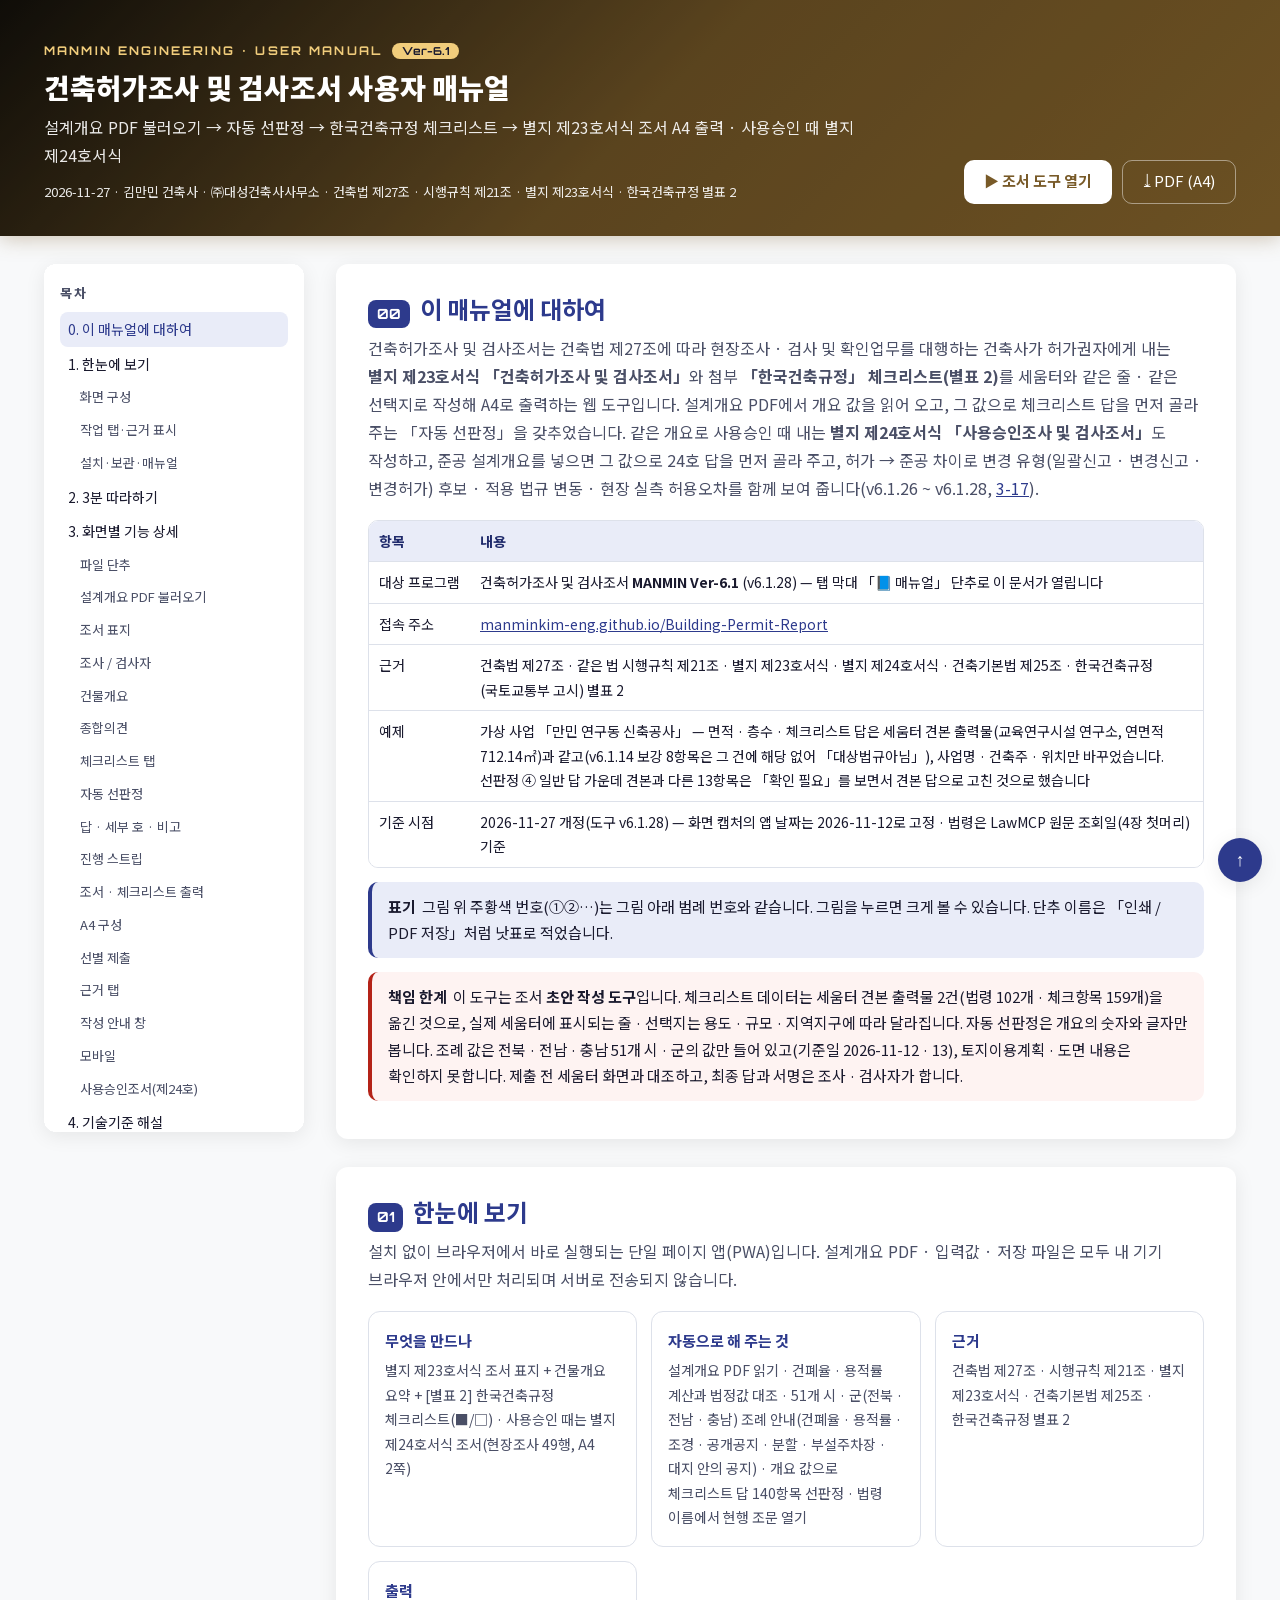
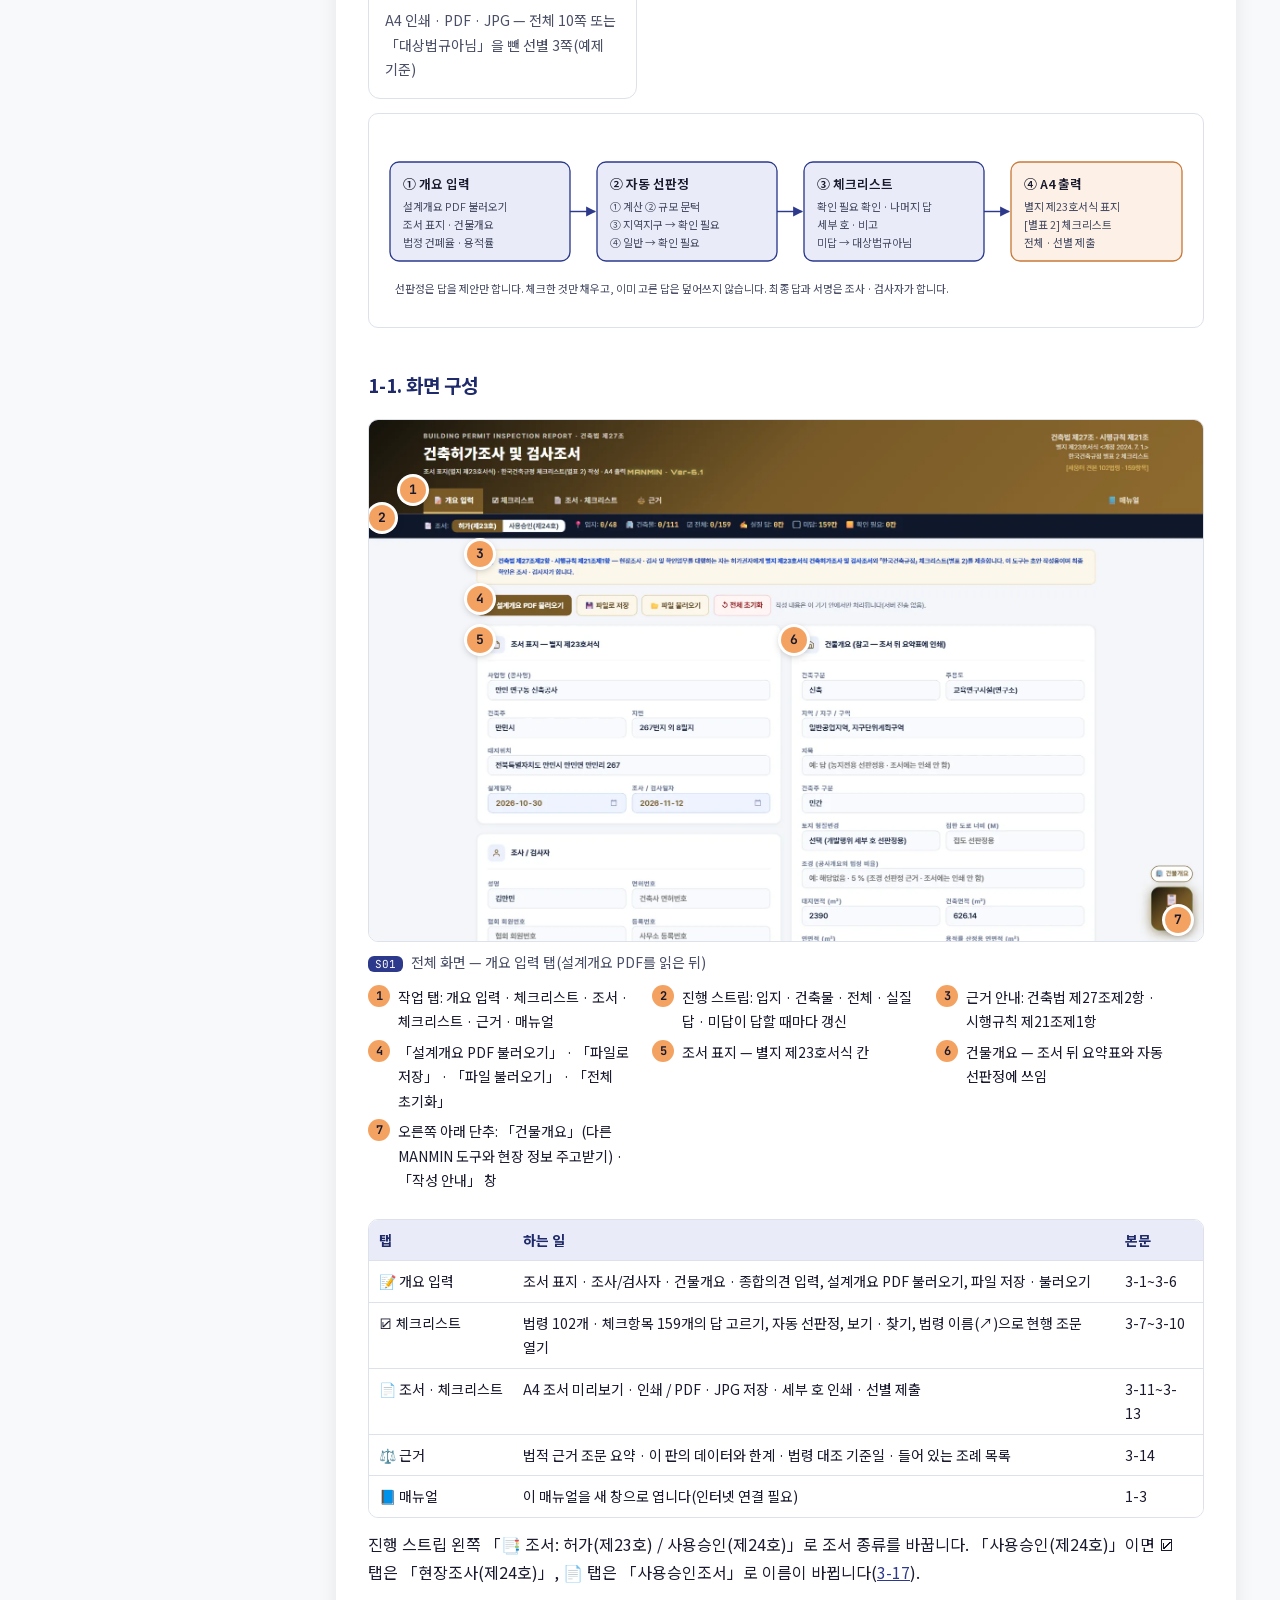
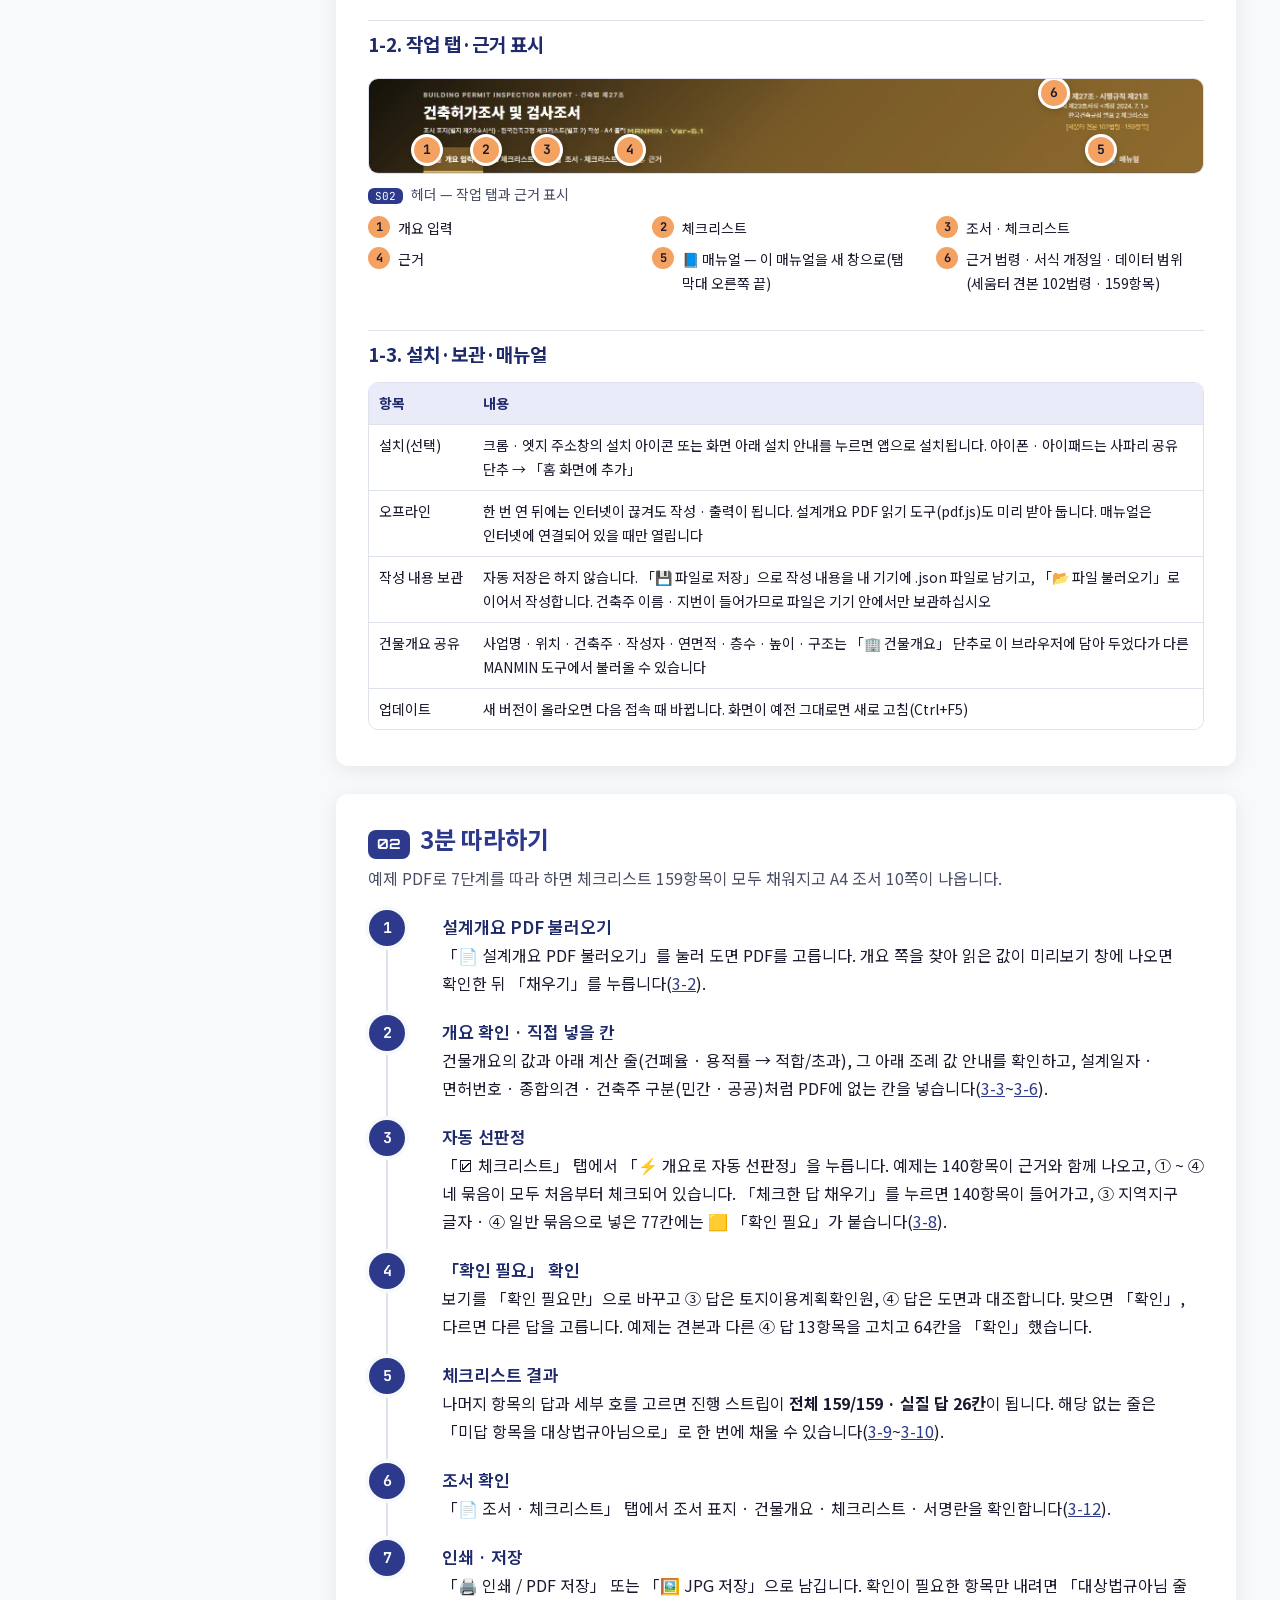
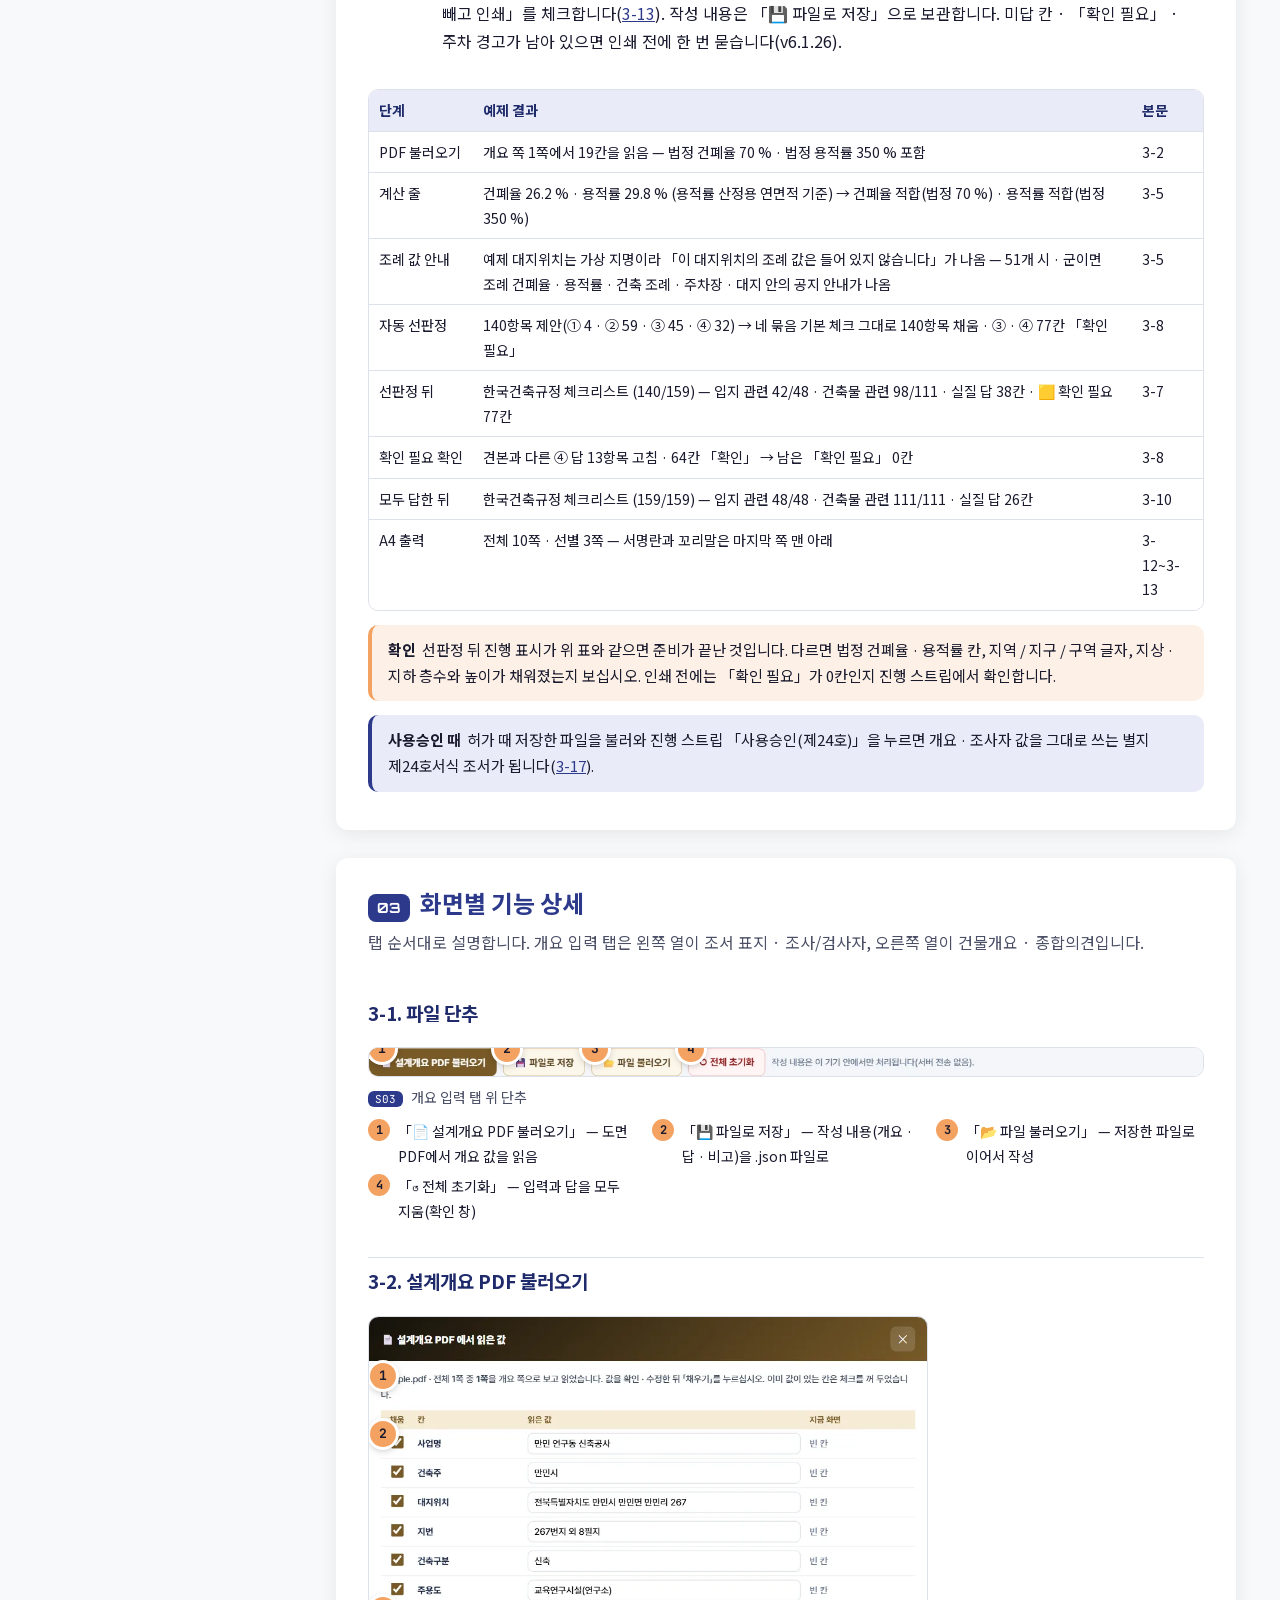
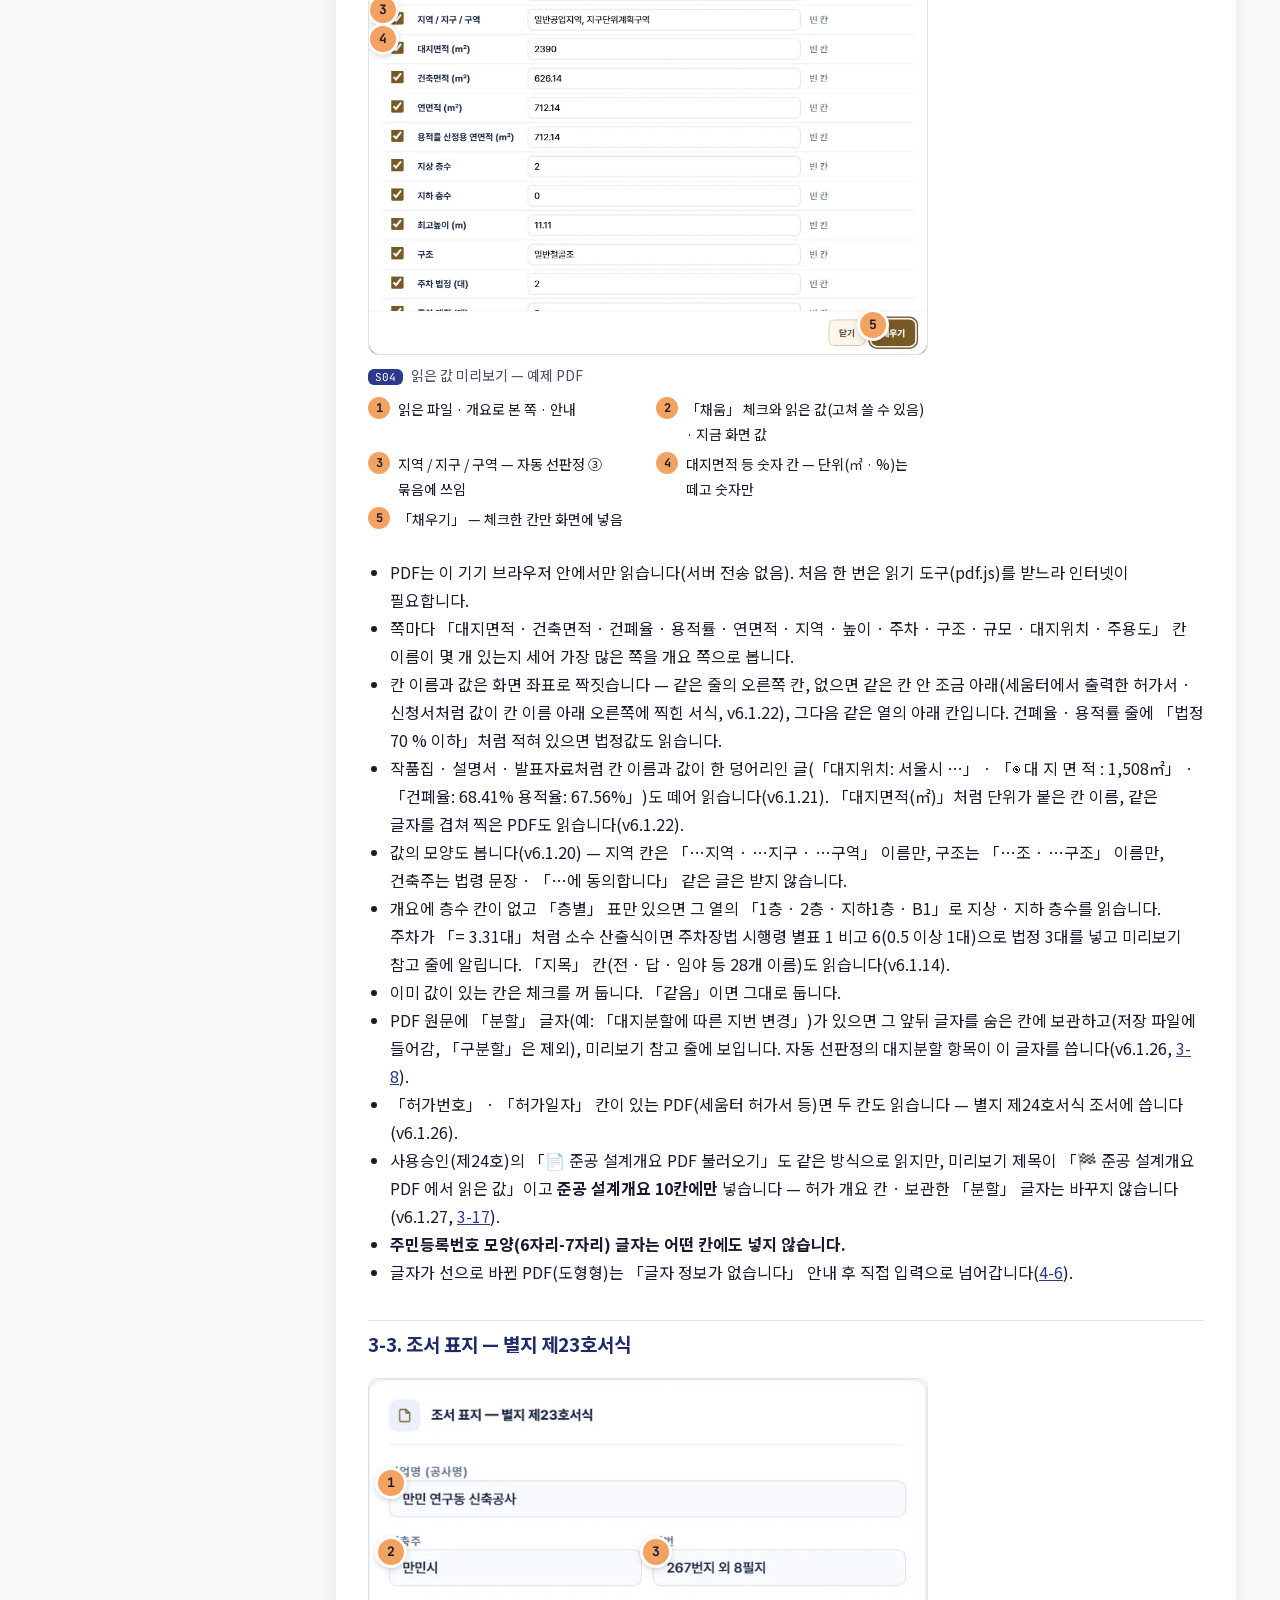
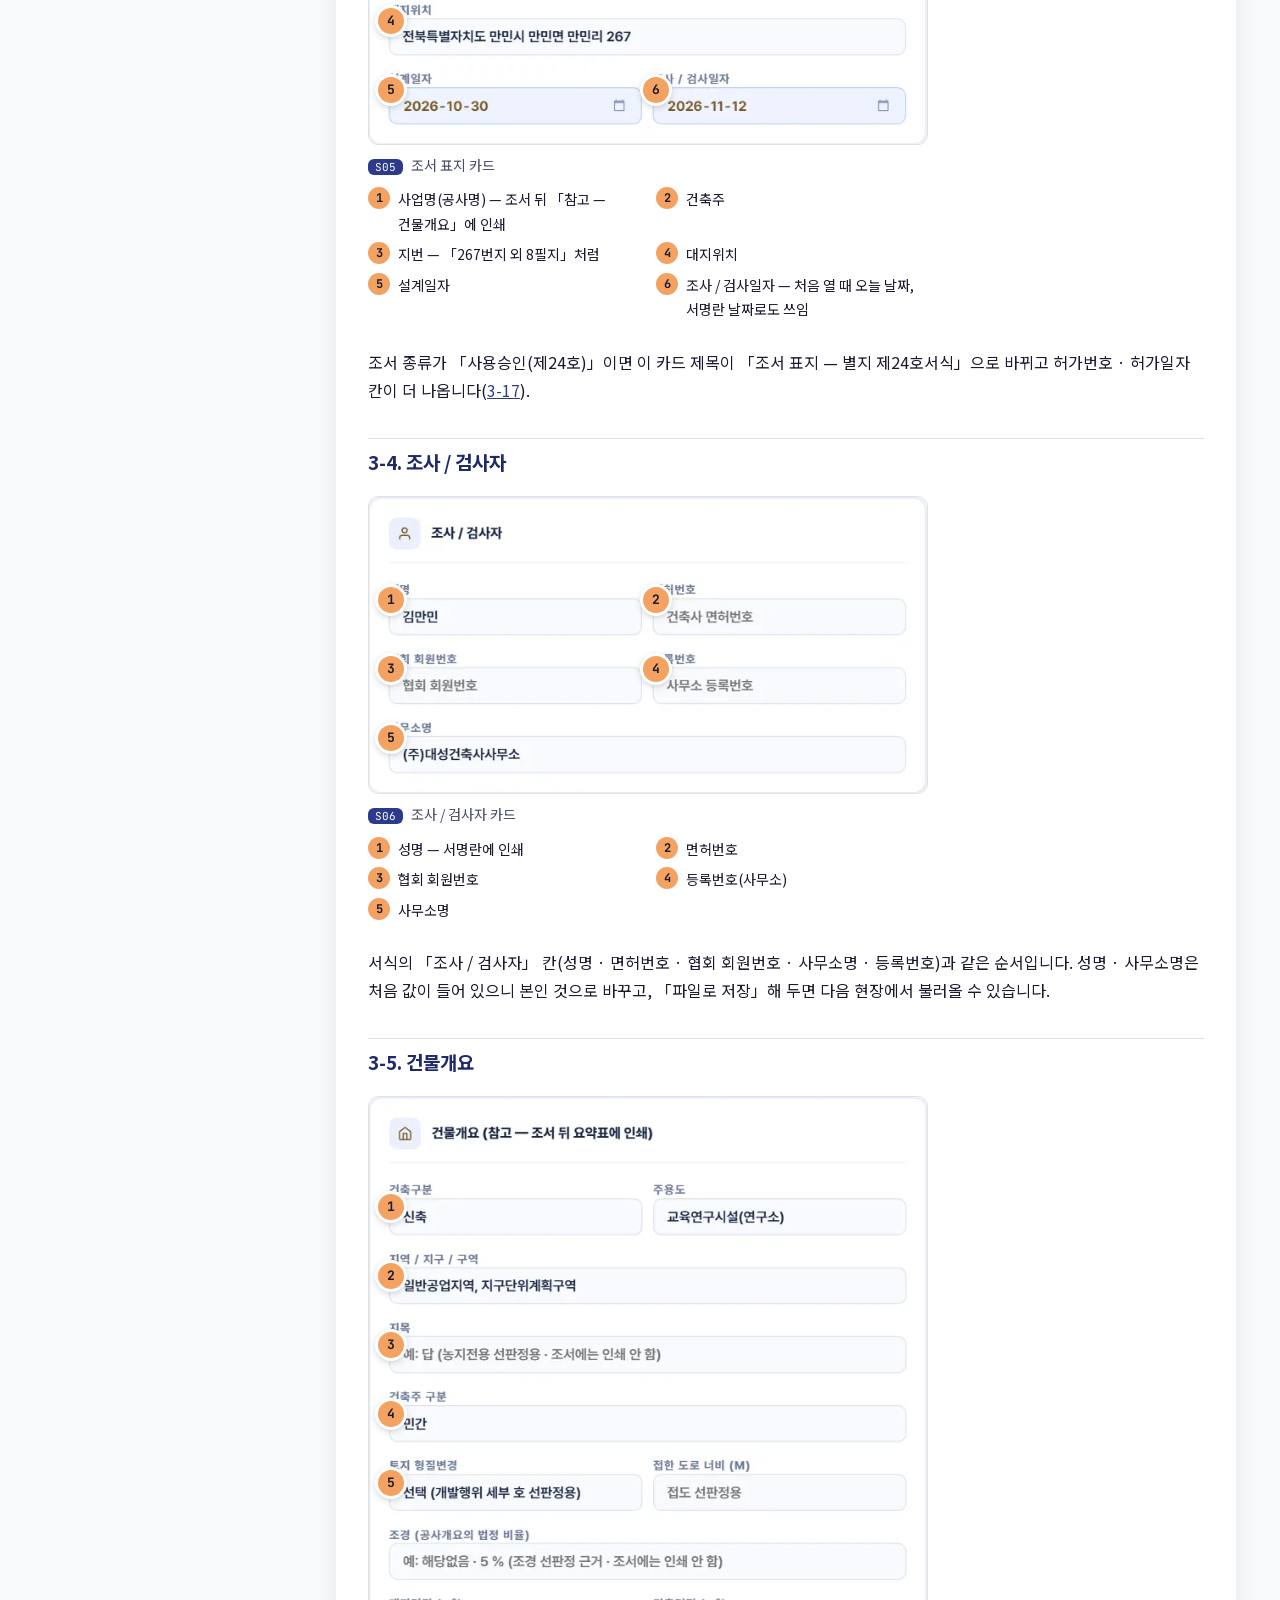
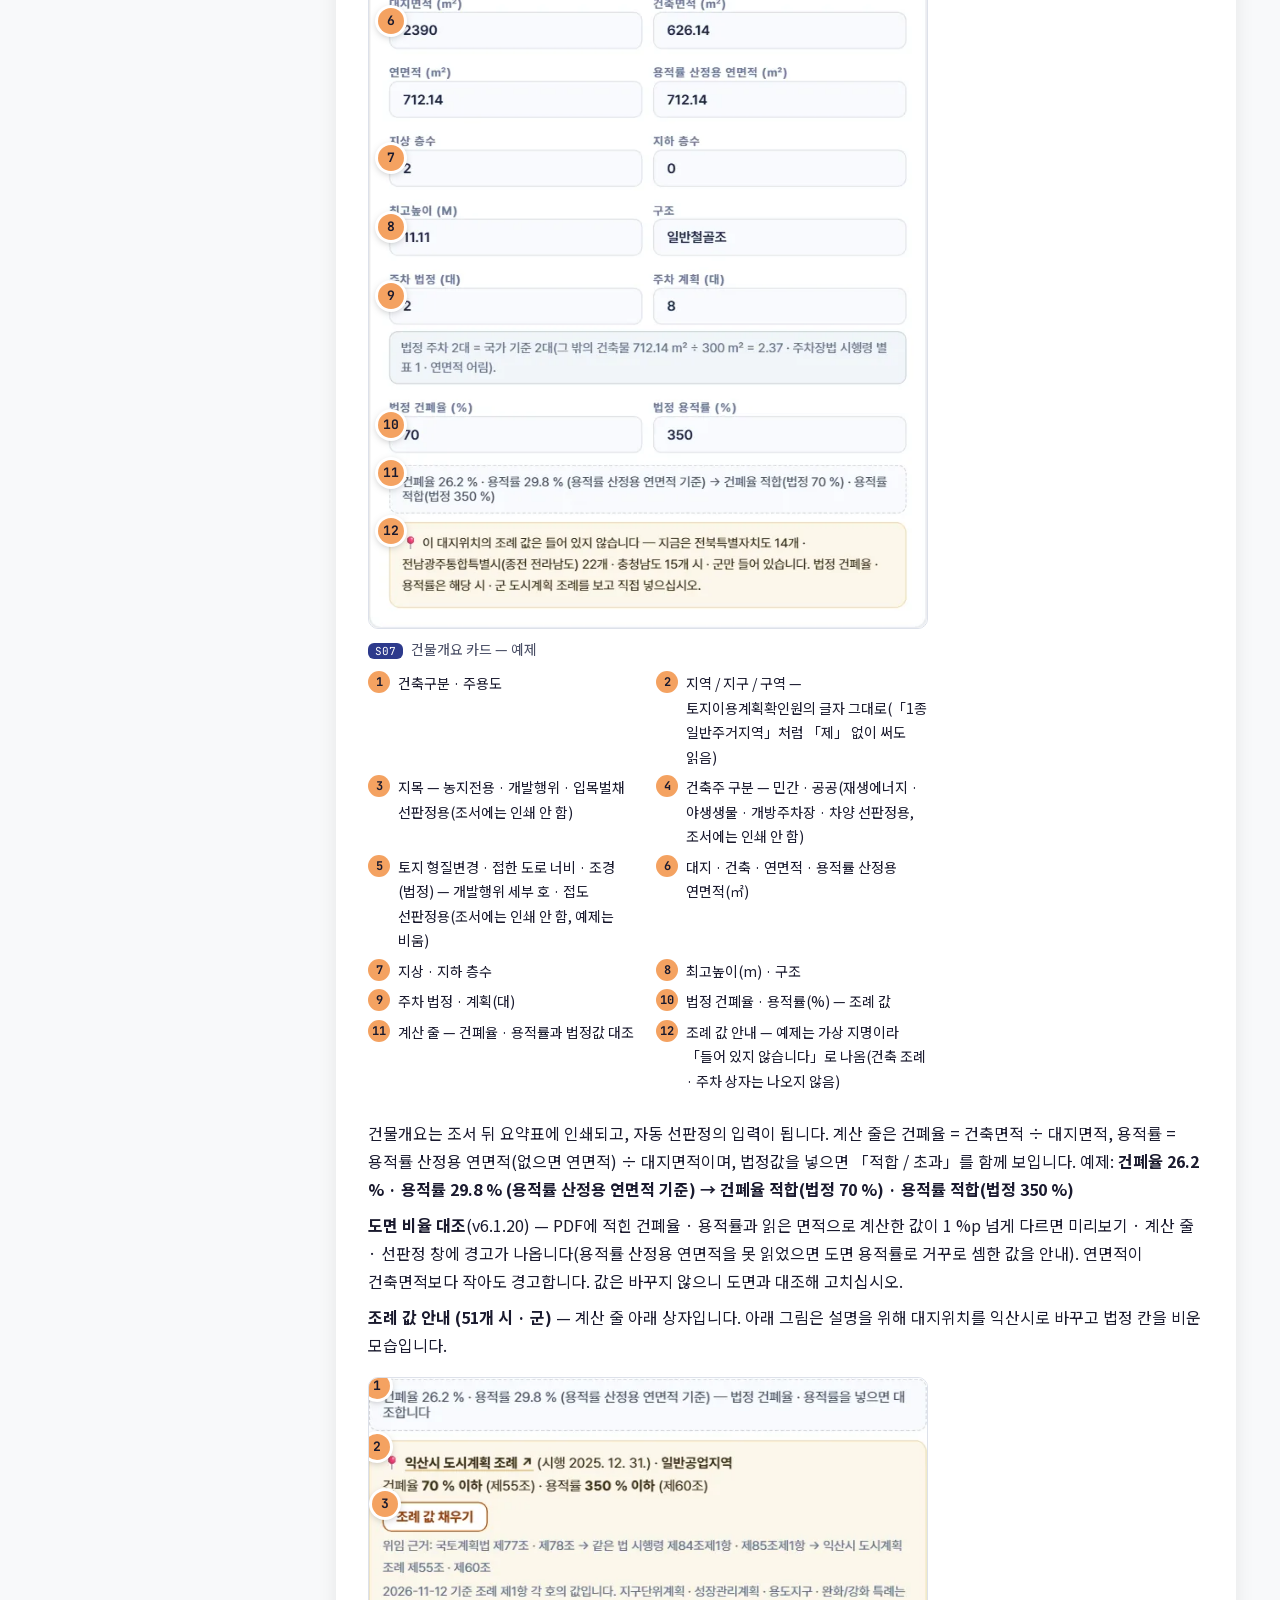
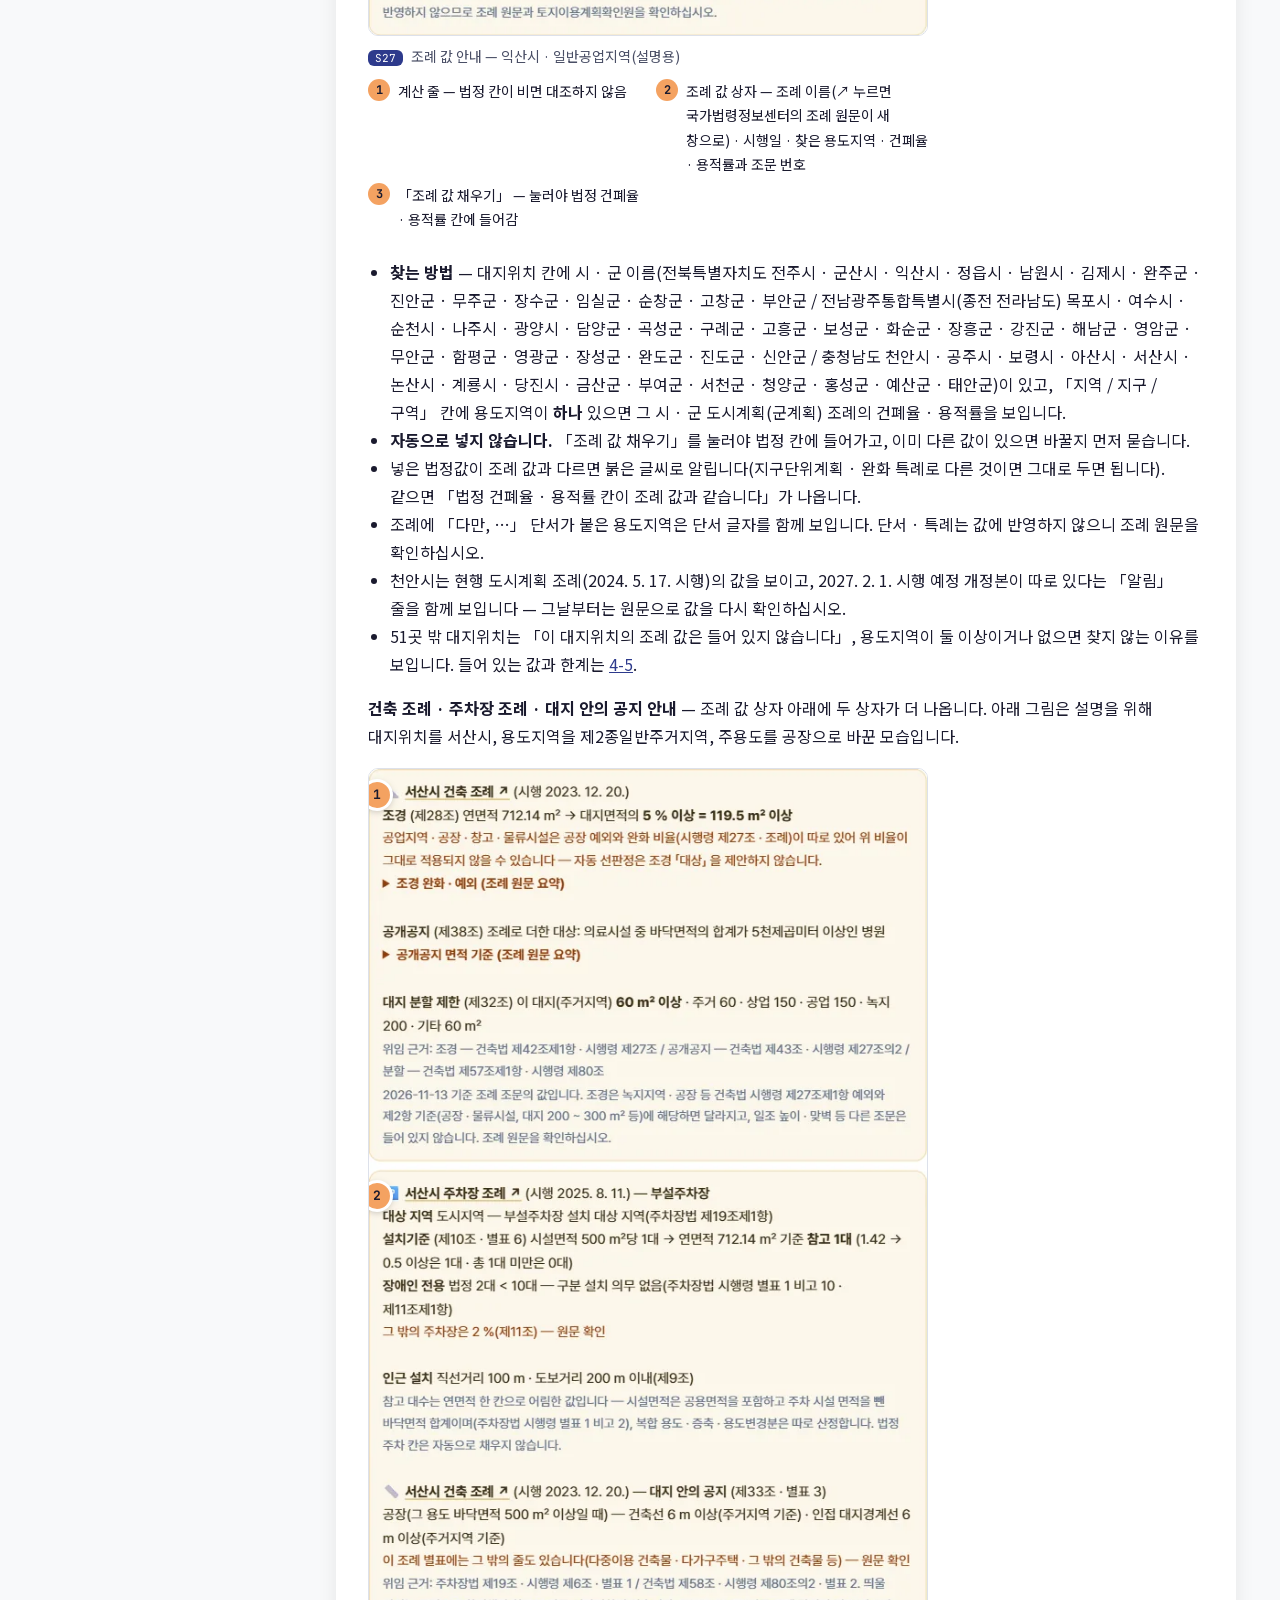
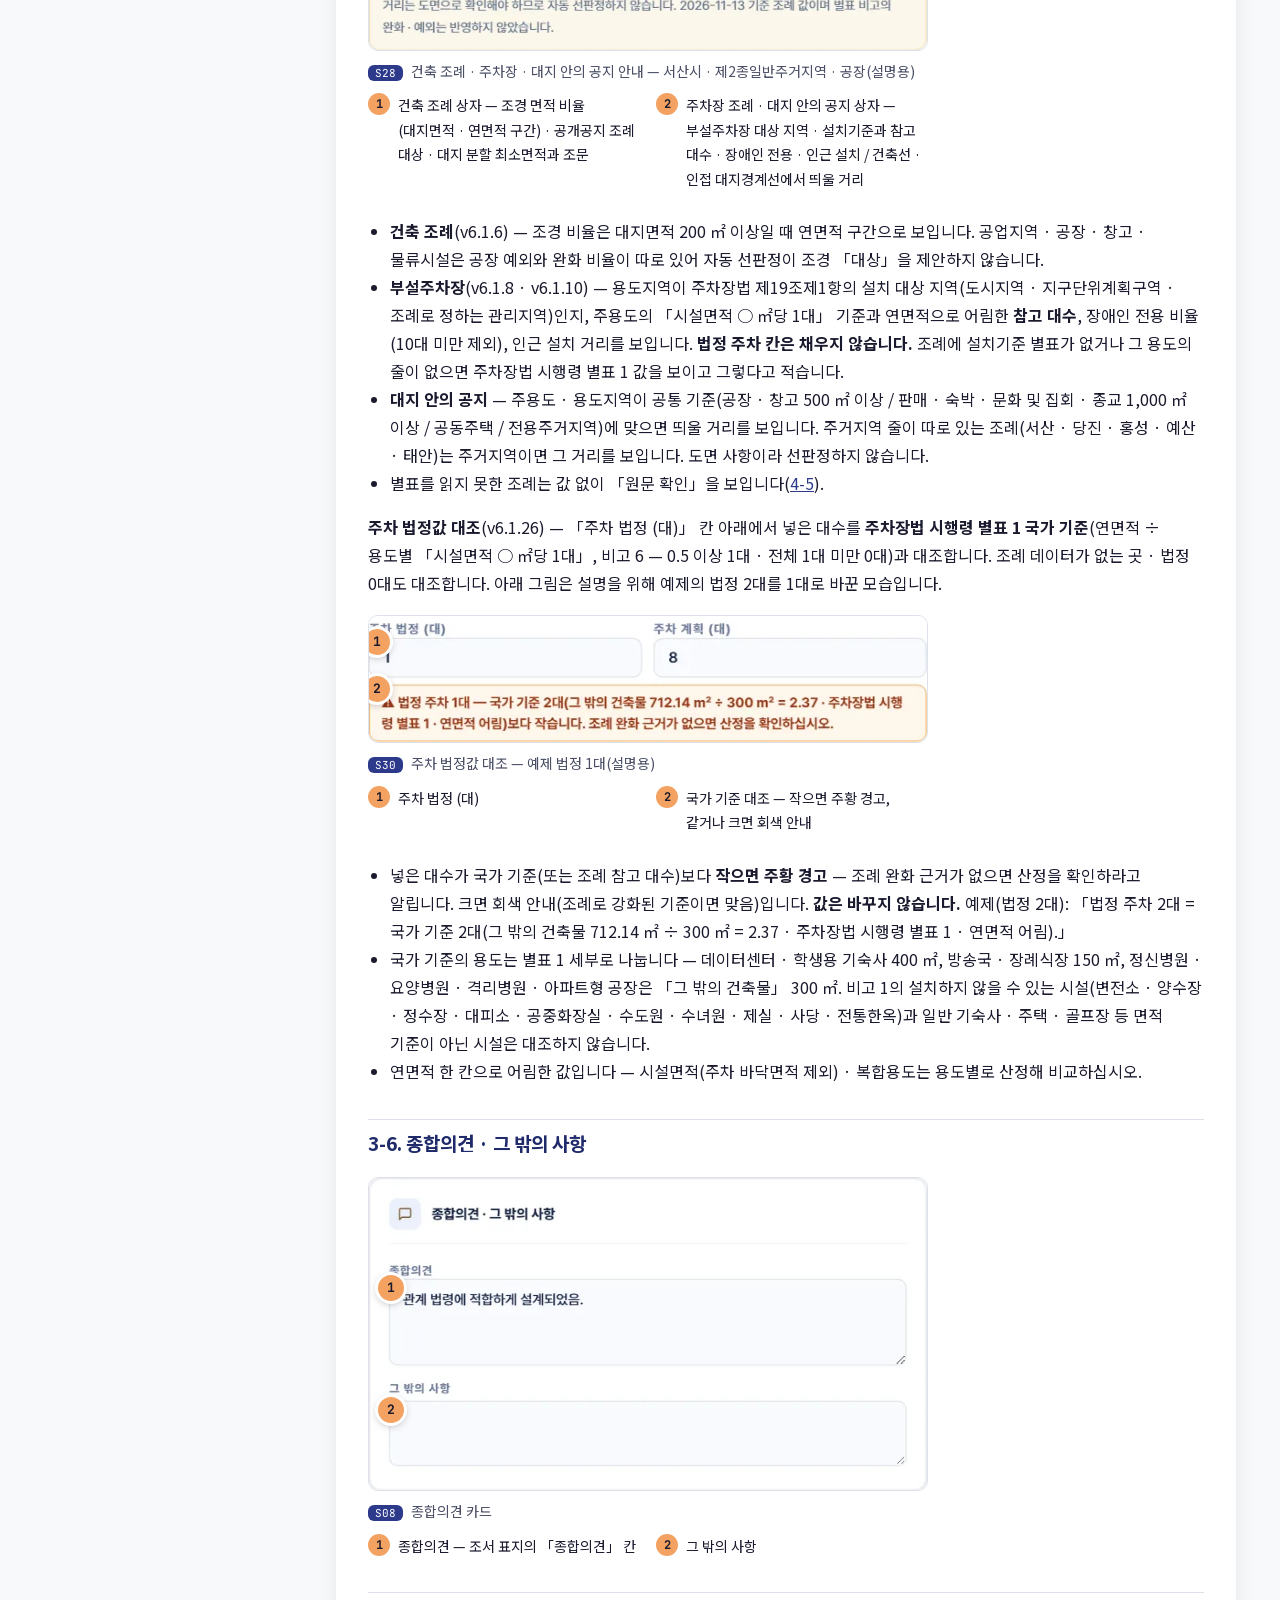
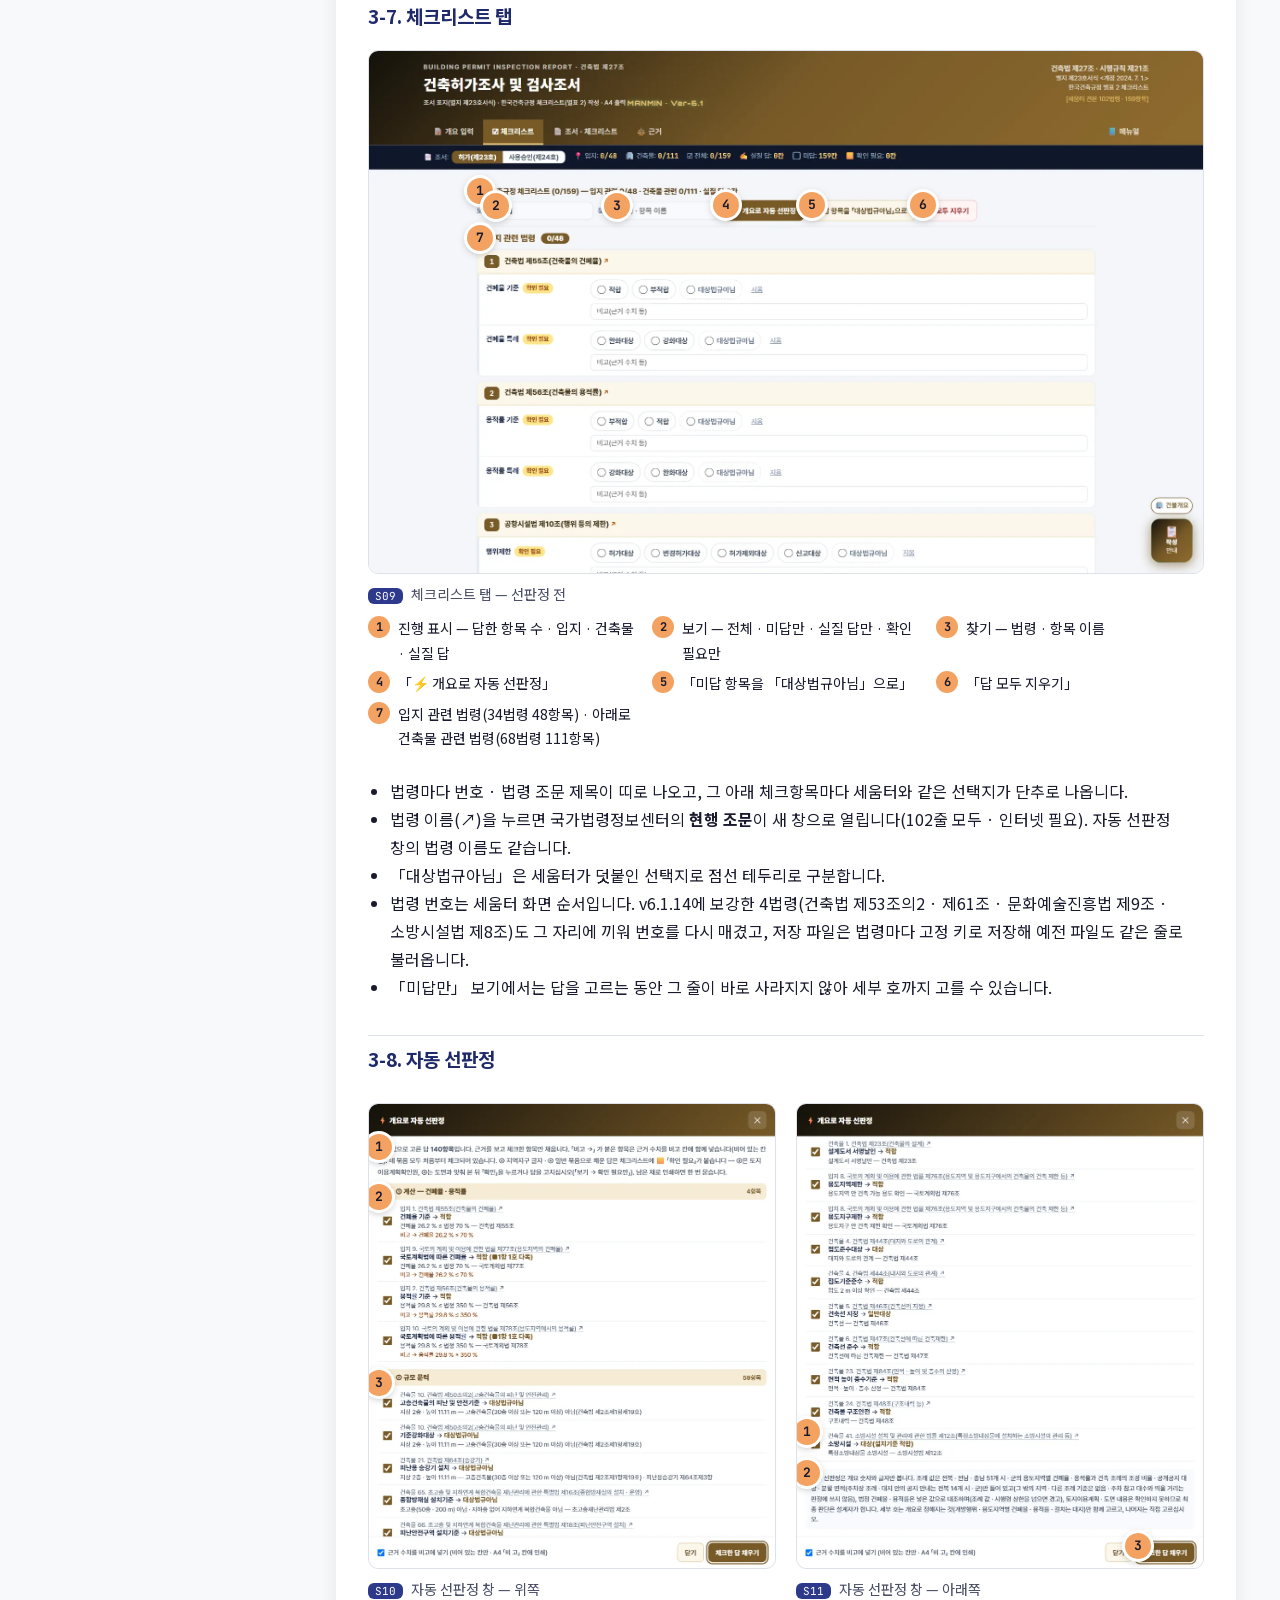
==== commit fb987f83: "매뉴얼 v6.1.28 — 3-17 변경 유형 후보 · 적용 법규 변동 · 현장 실측 대조 · 그림 s31 · s34 교체 · s35_ms 계획 승인 ①: MIN 「계획 승인」(20" ====
--- a/manual/index.html
+++ b/manual/index.html
@@ -225,8 +225,8 @@
   .brk .tbl{break-inside:auto}.brk tr{break-inside:avoid}.brk thead{display:table-header-group}
 }
 </style><section class="ch" id="ch0"><h2><span class="n">00</span>이 매뉴얼에 대하여</h2>
-<p class="lead">건축허가조사 및 검사조서는 건축법 제27조에 따라 현장조사 · 검사 및 확인업무를 대행하는 건축사가 허가권자에게 내는 <b>별지 제23호서식 「건축허가조사 및 검사조서」</b>와 첨부 <b>「한국건축규정」 체크리스트(별표 2)</b>를 세움터와 같은 줄 · 같은 선택지로 작성해 A4로 출력하는 웹 도구입니다. 설계개요 PDF에서 개요 값을 읽어 오고, 그 값으로 체크리스트 답을 먼저 골라 주는 「자동 선판정」을 갖추었습니다. 같은 개요로 사용승인 때 내는 <b>별지 제24호서식 「사용승인조사 및 검사조서」</b>도 작성하고, 준공 설계개요를 넣으면 그 값으로 24호 답을 먼저 골라 줍니다(v6.1.26 · v6.1.27, <a href="#s3-17">3-17</a>).</p>
-<div class="k1"><div class="tbl"><table><thead><tr><th class="">항목</th><th class="">내용</th></tr></thead><tbody><tr><td class="">대상 프로그램</td><td class="">건축허가조사 및 검사조서 <b>MANMIN Ver-6.1</b> (v6.1.27) — 탭 막대 「📘 매뉴얼」 단추로 이 문서가 열립니다</td></tr><tr><td class="">접속 주소</td><td class=""><a href="https://manminkim-eng.github.io/Building-Permit-Report/" target="_blank" rel="noopener">manminkim-eng.github.io/Building-Permit-Report</a></td></tr><tr><td class="">근거</td><td class="">건축법 제27조 · 같은 법 시행규칙 제21조 · 별지 제23호서식 · 별지 제24호서식 · 건축기본법 제25조 · 한국건축규정(국토교통부 고시) 별표 2</td></tr><tr><td class="">예제</td><td class="">가상 사업 「만민 연구동 신축공사」 — 면적 · 층수 · 체크리스트 답은 세움터 견본 출력물(교육연구시설 연구소, 연면적 712.14㎡)과 같고(v6.1.14 보강 8항목은 그 건에 해당 없어 「대상법규아님」), 사업명 · 건축주 · 위치만 바꾸었습니다. 선판정 ④ 일반 답 가운데 견본과 다른 13항목은 「확인 필요」를 보면서 견본 답으로 고친 것으로 했습니다</td></tr><tr><td class="">기준 시점</td><td class="">2026-11-27 개정(도구 v6.1.27) — 화면 캡처의 앱 날짜는 2026-11-12로 고정 · 법령은 LawMCP 원문 조회일(4장 첫머리) 기준</td></tr></tbody></table></div></div>
+<p class="lead">건축허가조사 및 검사조서는 건축법 제27조에 따라 현장조사 · 검사 및 확인업무를 대행하는 건축사가 허가권자에게 내는 <b>별지 제23호서식 「건축허가조사 및 검사조서」</b>와 첨부 <b>「한국건축규정」 체크리스트(별표 2)</b>를 세움터와 같은 줄 · 같은 선택지로 작성해 A4로 출력하는 웹 도구입니다. 설계개요 PDF에서 개요 값을 읽어 오고, 그 값으로 체크리스트 답을 먼저 골라 주는 「자동 선판정」을 갖추었습니다. 같은 개요로 사용승인 때 내는 <b>별지 제24호서식 「사용승인조사 및 검사조서」</b>도 작성하고, 준공 설계개요를 넣으면 그 값으로 24호 답을 먼저 골라 주고, 허가 → 준공 차이로 변경 유형(일괄신고 · 변경신고 · 변경허가) 후보 · 적용 법규 변동 · 현장 실측 허용오차를 함께 보여 줍니다(v6.1.26 ~ v6.1.28, <a href="#s3-17">3-17</a>).</p>
+<div class="k1"><div class="tbl"><table><thead><tr><th class="">항목</th><th class="">내용</th></tr></thead><tbody><tr><td class="">대상 프로그램</td><td class="">건축허가조사 및 검사조서 <b>MANMIN Ver-6.1</b> (v6.1.28) — 탭 막대 「📘 매뉴얼」 단추로 이 문서가 열립니다</td></tr><tr><td class="">접속 주소</td><td class=""><a href="https://manminkim-eng.github.io/Building-Permit-Report/" target="_blank" rel="noopener">manminkim-eng.github.io/Building-Permit-Report</a></td></tr><tr><td class="">근거</td><td class="">건축법 제27조 · 같은 법 시행규칙 제21조 · 별지 제23호서식 · 별지 제24호서식 · 건축기본법 제25조 · 한국건축규정(국토교통부 고시) 별표 2</td></tr><tr><td class="">예제</td><td class="">가상 사업 「만민 연구동 신축공사」 — 면적 · 층수 · 체크리스트 답은 세움터 견본 출력물(교육연구시설 연구소, 연면적 712.14㎡)과 같고(v6.1.14 보강 8항목은 그 건에 해당 없어 「대상법규아님」), 사업명 · 건축주 · 위치만 바꾸었습니다. 선판정 ④ 일반 답 가운데 견본과 다른 13항목은 「확인 필요」를 보면서 견본 답으로 고친 것으로 했습니다</td></tr><tr><td class="">기준 시점</td><td class="">2026-11-27 개정(도구 v6.1.28) — 화면 캡처의 앱 날짜는 2026-11-12로 고정 · 법령은 LawMCP 원문 조회일(4장 첫머리) 기준</td></tr></tbody></table></div></div>
 <div class="note"><b>표기</b>그림 위 주황색 번호(①②…)는 그림 아래 범례 번호와 같습니다. 그림을 누르면 크게 볼 수 있습니다. 단추 이름은 「인쇄 / PDF 저장」처럼 낫표로 적었습니다.</div>
 <div class="warn"><b>책임 한계</b>이 도구는 조서 <b>초안 작성 도구</b>입니다. 체크리스트 데이터는 세움터 견본 출력물 2건(법령 102개 · 체크항목 159개)을 옮긴 것으로, 실제 세움터에 표시되는 줄 · 선택지는 용도 · 규모 · 지역지구에 따라 달라집니다. 자동 선판정은 개요의 숫자와 글자만 봅니다. 조례 값은 전북 · 전남 · 충남 51개 시 · 군의 값만 들어 있고(기준일 2026-11-12 · 13), 토지이용계획 · 도면 내용은 확인하지 못합니다. 제출 전 세움터 화면과 대조하고, 최종 답과 서명은 조사 · 검사자가 합니다.</div>
 </section>
@@ -374,7 +374,7 @@
 <li>JPG가 여러 쪽이면 쪽을 골라 저장하는 창이 열립니다.</li>
 <li>「확인 필요」 답이 남아 있으면 인쇄 / PDF · JPG 저장 전에 「확인 필요 답이 n칸 남아 있습니다 … 계속할까요?」를 묻습니다(v6.1.19). 「취소」하면 저장하지 않습니다.</li>
 <li>v6.1.26부터 같은 확인 창에서 <b>미답 칸 수</b>(답한 항목 0/159이면 「빈 체크리스트를 인쇄합니다」)와 주차 법정값 경고(<a href="#s3-5">3-5</a>)도 함께 묻습니다. 단추로 인쇄할 때만 묻고, 브라우저 메뉴(Ctrl+P)로 인쇄하면 묻지 않습니다.</li>
-<li>사용승인(제24호)이면 준공 설계개요가 비었는지, 허가 → 준공 차이 ⚠ 가 몇 건인지도 함께 알립니다(v6.1.27, <a href="#s3-17">3-17</a>).</li>
+<li>사용승인(제24호)이면 준공 설계개요가 비었는지, 허가 → 준공 차이 ⚠ 가 몇 건인지도 함께 알립니다(v6.1.27, <a href="#s3-17">3-17</a>). v6.1.28부터 변경 유형 후보 · 적용 법규 변동 건수 · 현장 실측 허용오차 넘음 건수와, 개요를 바꾼 뒤 「⚡ 선판정」을 다시 돌리지 않은 후보 행도 알립니다.</li>
 <li>A4 체크리스트 머리 「[별표 2] &lt;국토교통부고시 …&gt;」와 꼬리말의 고시 번호는 조서의 「조사 / 검사일자」로 고릅니다 — 2026. 7. 8. 이후는 제2026-360호, 그 전은 제2024-206호(v6.1.18, <a href="#s4-1">4-1</a>).</li></ul>
 <h3 id="s3-12">3-12. A4 구성</h3>
 <figure class="shot" id="fig-s16_a4_cover"><div class="frame"><img src="images/s16_a4_cover.webp" width="794" height="795" loading="lazy" alt="A4 1쪽 — 조서 표지와 건물개요"><span class="pin" style="left:7.08%;top:11.43%">1</span><span class="pin" style="left:7.08%;top:46.73%">2</span><span class="pin" style="left:7.08%;top:60.51%">3</span><span class="pin" style="left:7.08%;top:74.72%">4</span></div><figcaption><span class="fno">S16</span>A4 1쪽 — 조서 표지와 건물개요</figcaption><ol class="legend"><li><b>1</b><span>조서 표지 — 건축주 · 대지위치 · 지번 · 조사/검사자 · 일자 · 종합의견 · 그 밖의 사항</span></li><li><b>2</b><span>제출 문구 · 날짜 · 서명란 · 수신(허가권자)</span></li><li><b>3</b><span>첨부서류 안내(서식 원문)</span></li><li><b>4</b><span>참고 — 건물개요 요약표</span></li></ol></figure>
@@ -404,8 +404,8 @@
 <p>폭이 좁은 화면에서는 카드와 단추가 한 줄로 쌓이고, 조서는 화면 폭에 맞춰 줄여 보입니다. 탭 막대는 좌우로 밀어 「근거」 · 「매뉴얼」을 엽니다. 인쇄 · PDF는 PC와 같은 A4로 나옵니다.</p>
 <h3 id="s3-17">3-17. 사용승인조서 (별지 제24호서식)</h3>
 <p>건축법 시행규칙 제21조제1항은 대행 건축사가 허가 때 별지 제23호서식, 사용승인 때 별지 제24호서식 「사용승인조사 및 검사조서」를 내도록 합니다. v6.1.26부터 같은 개요로 24호 조서를 작성합니다. 개요 · 조사자 값과 23호 답은 그대로 두고 화면과 A4만 바뀝니다. v6.1.27부터는 허가 개요와 따로 <b>준공 설계개요</b>를 넣으면 선판정이 준공 값을 기준으로 답 후보를 고릅니다(아래 「준공 설계개요 선판정」).</p>
-<figure class="shot" id="fig-s31_k24"><div class="frame"><img src="images/s31_k24.webp" width="1440" height="900" loading="lazy" alt="현장조사(제24호) 탭 — 예제를 24호로 바꾸고 준공 설계개요 없이 선판정한 뒤(보기 「확인 필요만」)"><span class="pin" style="left:6.93%;top:19.93%">1</span><span class="pin" style="left:13.32%;top:26.82%">2</span><span class="pin" style="left:15.25%;top:29.88%">3</span><span class="pin" style="left:26.23%;top:29.60%">4</span><span class="pin" style="left:13.32%;top:38.13%">5</span><span class="pin" style="left:13.32%;top:59.93%">6</span><span class="pin" style="left:13.39%;top:71.27%">7</span></div><figcaption><span class="fno">S31</span>현장조사(제24호) 탭 — 예제를 24호로 바꾸고 준공 설계개요 없이 선판정한 뒤(보기 「확인 필요만」)</figcaption><ol class="legend"><li><b>1</b><span>조서 종류 전환 — 진행 스트립 「허가(제23호) / 사용승인(제24호)」</span></li><li><b>2</b><span>진행 표시 — 답한 행 · 앞쪽 · 뒤쪽 · 🟨 확인 필요</span></li><li><b>3</b><span>보기 — 전체 · 미답만 · 확인 필요만</span></li><li><b>4</b><span>「⚡ 선판정(해당 없음 · 준공 대조)」</span></li><li><b>5</b><span>준공 설계개요 — 비우면 허가 개요 기준(빈 칸에 「허가: 값」이 흐리게 보임)</span></li><li><b>6</b><span>안내 — 「일치 · 불일치」는 조사자가 고름</span></li><li><b>7</b><span>「해당 없음」 후보 — 🟨 확인 필요 · 근거 · 「확인함」</span></li></ol></figure>
-<div class="brk"><div class="k1"><div class="tbl"><table><thead><tr><th class="">항목</th><th class="">내용</th><th class="">참고</th></tr></thead><tbody><tr><td class="">조서 종류</td><td class="">진행 스트립 「📑 조서」에서 고름 — 머리 제목 · 탭 이름 · 개요 카드 제목 · A4가 함께 바뀜. 저장 파일에 들어가고, 이 칸이 없는 예전 파일은 허가(제23호)로 열림</td><td class="">—</td></tr><tr><td class="">허가번호 · 허가일자</td><td class="">24호일 때만 조서 표지 카드에 나옴 — 설계개요 PDF에 있으면 읽어 옴(<a href="#s3-2">3-2</a>)</td><td class="">서식 머리 칸</td></tr><tr><td class="">자격번호 · 신고번호</td><td class="">24호일 때 조사 / 검사자 카드의 「면허번호」 · 「등록번호」 이름만 서식 표기로 바뀜(값은 같은 칸)</td><td class="">서식 머리 칸</td></tr><tr><td class="">현장조사 49행</td><td class="">서식 원문 그대로 — 앞쪽 19행(대지 및 도로 · 피난시설 · 내화구조) · 뒤쪽 30행(건축재료 ~ 전유부 표시확인). 행마다 「일치 · 불일치 · 해당 없음」, 피난용승강기 2행은 「적합 · 부적합 · 해당 없음」</td><td class=""><a href="#s4-2">4-2</a></td></tr><tr><td class="">조경 · 공개공지</td><td class="">「조례 ( ) % 이상」 칸과 완공 % · 「해당 없음」 — 조례 % 는 직접 넣음(이 도구에 조경 · 공개공지 % 가 들어 있지 않음)</td><td class="">행 안 입력</td></tr><tr><td class="">건폐율 · 용적률</td><td class="">조례 % 는 51개 시 · 군 조례 값(용도지역 하나일 때), 없으면 개요의 법정 칸 · 완공 % 는 개요 면적으로 계산해 미리 채움 — 고쳐 쓸 수 있음</td><td class="">행 안 입력</td></tr><tr><td class="">선판정</td><td class="">「⚡ 선판정(해당 없음 · 준공 대조)」 — 개요(준공 설계개요가 있으면 준공 값)와 23호 자동 선판정 규칙으로 「해당 없음」이 분명한 행을 채우고, 준공 설계개요가 있으면 높이 · 용도 행에 「일치 · 불일치」 후보를 냄. 모두 🟨 확인 필요. 그 밖의 「일치 · 불일치」는 도구가 고르지 않음(완공 현장 확인 사항). 이미 답한 행은 덮어쓰지 않음</td><td class="">아래 표</td></tr><tr><td class="">인쇄 전 물음</td><td class="">미답 행 · 남은 「확인 필요」 · 허가번호 · 허가일자 빈칸 · 준공 설계개요 빈칸 · 허가 → 준공 차이 ⚠ 건수를 알리고 계속할지 물음</td><td class=""><a href="#s3-11">3-11</a></td></tr></tbody></table></div></div></div>
+<figure class="shot" id="fig-s31_k24"><div class="frame"><img src="images/s31_k24.webp" width="1440" height="900" loading="lazy" alt="현장조사(제24호) 탭 — 예제를 24호로 바꾸고 준공 설계개요 없이 선판정한 뒤(보기 「확인 필요만」)"><span class="pin" style="left:6.93%;top:19.93%">1</span><span class="pin" style="left:13.32%;top:26.82%">2</span><span class="pin" style="left:15.25%;top:29.88%">3</span><span class="pin" style="left:26.23%;top:29.60%">4</span><span class="pin" style="left:13.32%;top:38.13%">5</span><span class="pin" style="left:13.32%;top:62.93%">6</span><span class="pin" style="left:13.39%;top:74.27%">7</span></div><figcaption><span class="fno">S31</span>현장조사(제24호) 탭 — 예제를 24호로 바꾸고 준공 설계개요 없이 선판정한 뒤(보기 「확인 필요만」)</figcaption><ol class="legend"><li><b>1</b><span>조서 종류 전환 — 진행 스트립 「허가(제23호) / 사용승인(제24호)」</span></li><li><b>2</b><span>진행 표시 — 답한 행 · 앞쪽 · 뒤쪽 · 🟨 확인 필요</span></li><li><b>3</b><span>보기 — 전체 · 미답만 · 확인 필요만</span></li><li><b>4</b><span>「⚡ 선판정(해당 없음 · 준공 대조)」</span></li><li><b>5</b><span>준공 설계개요 — 비우면 허가 개요 기준(빈 칸에 「허가: 값」이 흐리게 보임)</span></li><li><b>6</b><span>안내 — 「일치 · 불일치」는 조사자가 고름</span></li><li><b>7</b><span>「해당 없음」 후보 — 🟨 확인 필요 · 근거 · 「확인함」</span></li></ol></figure>
+<div class="brk"><div class="k1"><div class="tbl"><table><thead><tr><th class="">항목</th><th class="">내용</th><th class="">참고</th></tr></thead><tbody><tr><td class="">조서 종류</td><td class="">진행 스트립 「📑 조서」에서 고름 — 머리 제목 · 탭 이름 · 개요 카드 제목 · A4가 함께 바뀜. 저장 파일에 들어가고, 이 칸이 없는 예전 파일은 허가(제23호)로 열림</td><td class="">—</td></tr><tr><td class="">허가번호 · 허가일자</td><td class="">24호일 때만 조서 표지 카드에 나옴 — 설계개요 PDF에 있으면 읽어 옴(<a href="#s3-2">3-2</a>)</td><td class="">서식 머리 칸</td></tr><tr><td class="">자격번호 · 신고번호</td><td class="">24호일 때 조사 / 검사자 카드의 「면허번호」 · 「등록번호」 이름만 서식 표기로 바뀜(값은 같은 칸)</td><td class="">서식 머리 칸</td></tr><tr><td class="">현장조사 49행</td><td class="">서식 원문 그대로 — 앞쪽 19행(대지 및 도로 · 피난시설 · 내화구조) · 뒤쪽 30행(건축재료 ~ 전유부 표시확인). 행마다 「일치 · 불일치 · 해당 없음」, 피난용승강기 2행은 「적합 · 부적합 · 해당 없음」</td><td class=""><a href="#s4-2">4-2</a></td></tr><tr><td class="">조경 · 공개공지</td><td class="">「조례 ( ) % 이상」 칸과 완공 % · 「해당 없음」 — 조례 % 는 직접 넣음(이 도구에 조경 · 공개공지 % 가 들어 있지 않음)</td><td class="">행 안 입력</td></tr><tr><td class="">건폐율 · 용적률</td><td class="">조례 % 는 51개 시 · 군 조례 값(용도지역 하나일 때), 없으면 개요의 법정 칸 · 완공 % 는 개요 면적으로 계산해 미리 채움 — 고쳐 쓸 수 있음. 준공 설계개요에 지역 / 지구 / 구역을 넣으면 조례 % 도 준공 지역으로 찾고 「(준공 개요 지역 「…」 기준)」을 붙임(v6.1.28)</td><td class="">행 안 입력</td></tr><tr><td class="">선판정</td><td class="">「⚡ 선판정(해당 없음 · 준공 대조)」 — 개요(준공 설계개요가 있으면 준공 값)와 23호 자동 선판정 규칙으로 「해당 없음」이 분명한 행을 채우고, 준공 설계개요가 있으면 높이 · 용도 행에, 현장 실측을 넣으면 건축선 · 인접대지 경계선 거리 행에 「일치 · 불일치」 후보를 냄. 모두 🟨 확인 필요. 그 밖의 「일치 · 불일치」는 도구가 고르지 않음(완공 현장 확인 사항). 직접 고른 답 · 「확인함」 답은 덮어쓰지 않고, 아직 확인 안 한 후보는 다시 돌릴 때 지금 개요로 고침(v6.1.28)</td><td class="">아래 표</td></tr><tr><td class="">인쇄 전 물음</td><td class="">미답 행 · 남은 「확인 필요」 · 다시 돌리지 않은 후보 · 허가번호 · 허가일자 빈칸 · 준공 설계개요 빈칸 · 허가 → 준공 차이 ⚠ 건수 · 변경 유형 후보 · 적용 법규 변동 · 실측 허용오차 넘음을 알리고 계속할지 물음</td><td class=""><a href="#s3-11">3-11</a></td></tr></tbody></table></div></div></div>
 <div class="brk"><div class="k1"><div class="tbl"><table><thead><tr><th class="">24호 행</th><th class="">「해당 없음」 후보가 되는 조건</th></tr></thead><tbody><tr><td class="">대지의 조경</td><td class="">23호 조경 항목이 「대상법규아님 · 비대상 · 예외대상」</td></tr><tr><td class="">고층건축물의 피난 · 안전</td><td class="">23호 고층건축물 항목이 「대상법규아님 · 비대상」(30층 · 120 m 미만)</td></tr><tr><td class="">건축물의 내화구조 · 방화벽</td><td class="">23호 내화 · 방화벽 항목이 「대상법규아님」(3층 미만 · 용도별 면적 미만 / 1,000 ㎡ 미만)</td></tr><tr><td class="">외벽 마감재료 · 실내건축 · 범죄예방</td><td class="">23호 외벽 마감 · 실내건축 · 범죄예방 항목이 「대상법규아님」</td></tr><tr><td class="">지하층 구조</td><td class="">개요 지하 0층</td></tr><tr><td class="">대지안의 공지 2행 · 높이제한 · 일조</td><td class="">23호 대지 안의 공지 · 가로구역 높이 · 정북일조(4항목 모두) 항목이 「대상법규아님」</td></tr><tr><td class="">승강기 6행 · 에너지 절약계획서</td><td class="">23호 승용 · 비상용 · 피난용 승강기 · 에너지 절약계획서 항목이 「대상법규아님 · 비대상」</td></tr><tr><td class="">지구단위계획 · 공개 공지 · 장애인 편의시설</td><td class="">개요 지역에 지구단위계획구역 글자 없음 / 23호 공개공지 · 편의시설 항목이 「대상법규아님」</td></tr><tr><td class="">동별 · 전유부 표시확인</td><td class="">개요 주용도에 공동주택 · 집합 · 구분소유 글자 없음</td></tr></tbody></table></div></div></div>
 <figure class="shot" id="fig-s32_cover24"><div class="frame"><img src="images/s32_cover24.webp" width="526" height="409" loading="lazy" alt="24호일 때 조서 표지 카드 — 허가번호 · 허가일자"><span class="pin" style="left:4.01%;top:87.60%">1</span><span class="pin" style="left:51.35%;top:87.60%">2</span></div><figcaption><span class="fno">S32</span>24호일 때 조서 표지 카드 — 허가번호 · 허가일자</figcaption><ol class="legend"><li><b>1</b><span>허가번호</span></li><li><b>2</b><span>허가일자</span></li></ol></figure>
 <figure class="shot" id="fig-s33_a4_24"><div class="frame"><img src="images/s33_a4_24.webp" width="794" height="1180" loading="lazy" alt="사용승인조서 A4 1쪽(앞쪽) — 예제(전체 2쪽)"><span class="pin" style="left:20.93%;top:25.58%">1</span><span class="pin" style="left:7.08%;top:50.79%">2</span></div><figcaption><span class="fno">S33</span>사용승인조서 A4 1쪽(앞쪽) — 예제(전체 2쪽)</figcaption><ol class="legend"><li><b>1</b><span>허가번호 · 허가일자</span></li><li><b>2</b><span>현장조사 앞쪽 19행</span></li></ol></figure>
@@ -415,21 +415,36 @@
 <li>23호와 24호 답은 따로 저장됩니다. 24호에서 「답 모두 지우기」를 눌러도 23호 체크리스트 답은 그대로입니다.</li>
 <li>예제(준공 설계개요 없음): 24호로 바꾸고 선판정 → 사용승인 현장조사 (19/49) — 앞쪽 3/19 · 뒤쪽 16/30 · 🟨 확인 필요 17칸 · 건폐율 조례 70 % · 완공 26.20 % · 용적률 조례 350 % · 완공 29.80 %(예제 지명은 조례 데이터가 없어 개요의 법정 칸 값) · A4 2쪽.</li>
 </ul>
-<h4>준공 설계개요 선판정 (v6.1.27)</h4>
-<p>사용승인 때는 허가 뒤 바뀐 값이 있을 수 있습니다. 현장조사 탭 「🏁 준공 설계개요」 상자에 준공 값을 넣으면(또는 「📄 준공 설계개요 PDF 불러오기」) 허가 개요 칸은 그대로 두고 선판정 · 완공 % · 차이 표가 준공 값을 씁니다. <b>빈 칸은 허가 값으로 봅니다.</b></p>
-<figure class="shot" id="fig-s34_ab"><div class="frame"><img src="images/s34_ab.webp" width="1068" height="562" loading="lazy" alt="준공 설계개요 상자 — 예제 허가 개요에 높이 +0.15 m · 건축면적 +6 ㎡ 를 넣은 준공 값"><span class="pin" style="left:70.56%;top:2.76%">1</span><span class="pin" style="left:1.62%;top:12.79%">2</span><span class="pin" style="left:1.62%;top:39.48%">3</span><span class="pin" style="left:79.65%;top:50.00%">4</span></div><figcaption><span class="fno">S34</span>준공 설계개요 상자 — 예제 허가 개요에 높이 +0.15 m · 건축면적 +6 ㎡ 를 넣은 준공 값</figcaption><ol class="legend"><li><b>1</b><span>「📄 준공 설계개요 PDF 불러오기」 — 준공 칸에만 넣음(<a href="#s3-2">3-2</a>)</span></li><li><b>2</b><span>준공 값 10칸 — 대지면적 · 건축면적 · 연면적 · 용적률 산정용 연면적 · 지상 · 지하 층수 · 최고높이 · 주용도 · 지역 / 지구 / 구역 · 구조</span></li><li><b>3</b><span>허가 → 준공 차이 표 — 화면에만, 인쇄 안 됨</span></li><li><b>4</b><span>⚠ 확인할 차이</span></li></ol></figure>
-<div class="brk"><div class="k1"><div class="tbl"><table><thead><tr><th class="">선판정이 하는 일</th><th class="">조건</th><th class="">비고</th></tr></thead><tbody><tr><td class="">「해당 없음」 후보</td><td class="">준공 값으로 23호 자동 선판정 규칙을 다시 돌려 고름(예: 준공 층수 · 연면적이 늘면 승강기 행이 후보에서 빠질 수 있음)</td><td class="">근거 앞에 「준공 개요 · 」</td></tr><tr><td class="">높이 「일치 · 불일치」</td><td class="">높이제한 행이 「해당 없음」 후보가 아니고 허가 높이 · 준공 높이가 모두 있을 때만 — 차이가 허용오차(허가 높이의 2 % 와 1 m 중 작은 값) 안이면 「일치」, 넘으면 「불일치」 후보. 허가 높이가 비었거나 0이면 후보 없음</td><td class="">건축법 제26조 · 시행규칙 별표 5</td></tr><tr><td class="">용도 「일치 · 불일치」</td><td class="">허가 · 준공 주용도가 모두 있을 때 — 띄어쓰기를 빼고 주용도와 지역 / 지구 / 구역이 같으면 「일치」, 다르면 「불일치」 후보. 준공 지역이 비면 허가 값으로 보고, 준공 지역만 있고 허가 지역이 비면 후보 없음</td><td class="">—</td></tr><tr><td class="">건폐율 · 용적률 완공 %</td><td class="">준공 면적으로 계산해 미리 채움 — 행 안내에 허가 % · 차이 %p 를 함께 보임</td><td class="">고쳐 쓸 수 있음</td></tr><tr><td class="">저장 · 초기화</td><td class="">저장 파일에 준공 값이 함께 들어감(이 칸이 없는 예전 파일은 빈 상자로 엶) · 「준공 개요 지우기」는 준공 값만 지움(허가 개요 · 답은 그대로) · 「전체 초기화」는 함께 지움</td><td class="">—</td></tr></tbody></table></div></div></div>
-<div class="brk"><div class="k1"><div class="tbl"><table><thead><tr><th class="">차이 표 항목</th><th class="">⚠ 표시 문턱</th></tr></thead><tbody><tr><td class="">지상 · 지하 층수</td><td class="">하나라도 다르면 「층수 변경」</td></tr><tr><td class="">최고높이</td><td class="">차이가 허가 높이의 2 % 와 1 m 중 작은 값을 넘으면</td></tr><tr><td class="">건축면적</td><td class="">5 ㎡ 넘게 다르면</td></tr><tr><td class="">연면적 · 용적률 산정용 연면적</td><td class="">30 ㎡ 넘게 다르면</td></tr><tr><td class="">대지면적</td><td class="">다르면(지적 확인)</td></tr><tr><td class="">주용도 · 지역 / 지구 / 구역 · 구조</td><td class="">띄어쓰기를 뺀 글자가 다르면</td></tr><tr><td class="">건폐율 · 용적률</td><td class="">⚠ 없이 「%p」 차이와 「비율」 차이를 함께 보임 — 별표 5 「건폐율 0.5퍼센트 이내」 · 「용적률 1퍼센트 이내」가 %p 인지 비율인지 원문만으로 정할 수 없어 도구가 판정하지 않음</td></tr></tbody></table></div></div></div>
+<h4>준공 설계개요 선판정 (v6.1.27 · v6.1.28)</h4>
+<p>사용승인 때는 허가 뒤 바뀐 값이 있을 수 있습니다. 현장조사 탭 「🏁 준공 설계개요」 상자에 준공 값을 넣으면(또는 「📄 준공 설계개요 PDF 불러오기」) 허가 개요 칸은 그대로 두고 선판정 · 완공 % · 차이 표가 준공 값을 씁니다. <b>빈 칸은 허가 값으로 봅니다.</b> 대지면적 · 건축면적 · 연면적 가운데 한 칸만 넣어도 건폐율 · 용적률을 다시 계산하고, 용적률은 준공 「용적률 산정용 연면적」 → 허가 산정용 연면적 → 연면적 차례로 씁니다. 층수는 정수, 그 밖의 숫자 칸은 숫자만 받으며 잘못 넣으면 빨간 테두리로 표시하고 빈 칸으로 봅니다(v6.1.28).</p>
+<figure class="shot" id="fig-s34_ab"><div class="frame"><img src="images/s34_ab.webp" width="1068" height="846" loading="lazy" alt="준공 설계개요 상자 — 예제 허가 개요에 높이 +0.15 m · 건축면적 +6 ㎡ 를 넣은 준공 값(v6.1.28 화면)"><span class="pin" style="left:70.56%;top:2.10%">1</span><span class="pin" style="left:1.62%;top:7.30%">2</span><span class="pin" style="left:1.62%;top:24.80%">3</span><span class="pin" style="left:1.62%;top:29.71%">4</span><span class="pin" style="left:71.41%;top:35.97%">5</span><span class="pin" style="left:1.62%;top:73.21%">6</span><span class="pin" style="left:1.62%;top:95.72%">7</span></div><figcaption><span class="fno">S34</span>준공 설계개요 상자 — 예제 허가 개요에 높이 +0.15 m · 건축면적 +6 ㎡ 를 넣은 준공 값(v6.1.28 화면)</figcaption><ol class="legend"><li><b>1</b><span>「📄 준공 설계개요 PDF 불러오기」 — 준공 칸에만 넣음(<a href="#s3-2">3-2</a>)</span></li><li><b>2</b><span>준공 값 10칸 — 대지면적 · 건축면적 · 연면적 · 용적률 산정용 연면적 · 지상 · 지하 층수 · 최고높이 · 주용도 · 지역 / 지구 / 구역 · 구조</span></li><li><b>3</b><span>「변경 유형 입력 · 현장 실측」 — 눌러 펼침(그림 s35)</span></li><li><b>4</b><span>허가 → 준공 차이 표 — 화면에만, 인쇄 안 됨</span></li><li><b>5</b><span>⚠ 확인할 차이</span></li><li><b>6</b><span>변경 유형 후보 — 일괄신고 요건별 ✓ · ✗ · ?</span></li><li><b>7</b><span>적용 법규 변동 — 바뀐 것이 없으면 「없음」</span></li></ol></figure>
+<div class="brk"><div class="k1"><div class="tbl"><table><thead><tr><th class="">선판정이 하는 일</th><th class="">조건</th><th class="">비고</th></tr></thead><tbody><tr><td class="">「해당 없음」 후보</td><td class="">준공 값으로 23호 자동 선판정 규칙을 다시 돌려 고름(예: 준공 층수 · 연면적이 늘면 승강기 행이 후보에서 빠질 수 있음)</td><td class="">근거 앞에 「준공 개요 · 」</td></tr><tr><td class="">건축선 · 인접대지 「일치 · 불일치」</td><td class="">현장 실측에 건축선의 후퇴거리 · 인접대지 경계선과의 거리를 넣고, 그 행이 「해당 없음」 후보가 아닐 때만 — 별표 5 허용오차(3 %) 안이면 「일치」, 넘으면 「불일치」 후보(v6.1.28)</td><td class="">근거 앞에 「준공 실측 · 」</td></tr><tr><td class="">높이 「일치 · 불일치」</td><td class="">높이제한 행이 「해당 없음」 후보가 아니고 허가 높이 · 준공 높이가 모두 있을 때만 — 차이가 허용오차(허가 높이의 2 % 와 1 m 중 작은 값) 안이면 「일치」, 넘으면 「불일치」 후보. 허가 높이가 비었거나 0이면 후보 없음</td><td class="">건축법 제26조 · 시행규칙 별표 5</td></tr><tr><td class="">용도 「일치 · 불일치」</td><td class="">허가 · 준공 주용도가 모두 있을 때 — 띄어쓰기를 빼고 주용도와 지역 / 지구 / 구역이 같으면 「일치」, 다르면 「불일치」 후보. 준공 지역이 비면 허가 값으로 보고, 준공 지역만 있고 허가 지역이 비면 후보 없음</td><td class="">—</td></tr><tr><td class="">건폐율 · 용적률 완공 %</td><td class="">준공 면적으로 계산해 미리 채움 — 행 안내에 허가 % · 차이 %p 를 함께 보임</td><td class="">고쳐 쓸 수 있음</td></tr><tr><td class="">다시 선판정</td><td class="">직접 고른 답 · 「확인함」 답은 그대로 둠. 아직 확인 안 한 후보는 지금 개요로 다시 고르고(바뀜), 후보가 아니게 된 행은 비움 — 확인 창에 새 · 바뀌는 · 비우는 행을 나눠 보임. 개요(허가 · 준공 · 실측)를 바꾼 뒤 다시 돌리지 않으면 인쇄 전 물음에 「다시 돌리지 않은 후보 n행」</td><td class="">v6.1.28</td></tr><tr><td class="">저장 · 초기화</td><td class="">저장 파일에 준공 값 · 변경 입력 · 실측 값이 함께 들어감(이 칸이 없는 예전 파일은 빈 상자로 엶) · 「준공 개요 지우기」는 이 값들만 지움(허가 개요 · 답은 그대로) · 「전체 초기화」는 함께 지움</td><td class="">—</td></tr></tbody></table></div></div></div>
+<div class="brk"><div class="k1"><div class="tbl"><table><thead><tr><th class="">차이 표 항목</th><th class="">⚠ 표시 문턱</th></tr></thead><tbody><tr><td class="">지상 · 지하 층수</td><td class="">하나라도 다르면 「층수 변경」</td></tr><tr><td class="">최고높이</td><td class="">차이가 허가 높이의 2 % 와 1 m 중 작은 값을 넘으면</td></tr><tr><td class="">건축면적</td><td class="">5 ㎡ 넘게 다르면</td></tr><tr><td class="">연면적 · 용적률 산정용 연면적</td><td class="">30 ㎡ 넘게 다르면 — 연면적만 넣고 산정용 칸을 비우면 「산정용 칸을 넣으십시오」 안내(허가 산정용 값으로 용적률 계산)</td></tr><tr><td class="">대지면적</td><td class="">다르면(지적 확인)</td></tr><tr><td class="">주용도 · 지역 / 지구 / 구역 · 구조</td><td class="">띄어쓰기를 뺀 글자가 다르면</td></tr><tr><td class="">건폐율 · 용적률</td><td class="">건폐율 0.5 % · 용적률 1 % 를 「%p」 차이나 「비율」 차이 어느 쪽으로든 넘으면 — 별표 5 「0.5퍼센트 이내」 · 「1퍼센트 이내」가 %p 인지 비율인지 원문만으로 정할 수 없어 두 값을 함께 보이고, 어느 기준으로 넘었는지 적음(v6.1.28. v6.1.27은 ⚠ 없이 값만 보임)</td></tr></tbody></table></div></div></div>
 <div class="note"><b>⚠ 의 뜻</b>⚠ 는 판정이 아니라 확인할 거리입니다. 허가 뒤 바뀐 사항은 설계변경 허가 · 신고(건축법 제16조제1항) 대상이거나, 시행령 제12조제3항 요건(동수 · 층수를 바꾸지 않는 등)에 맞으면 사용승인 신청 때 일괄 신고(제16조제2항) 대상입니다. 허용오차는 건축법 제26조 · 시행규칙 제20조 · 별표 5를 따릅니다(<a href="#s4-1">4-1</a>).</div>
 <ul>
-<li>예제(준공 설계개요 넣음): 높이 11.11 → 11.26 m(+0.15 m — 허용오차 안, ⚠ 없음) · 건축면적 626.14 → 632.14 ㎡(⚠ 건축면적 5 ㎡ 넘게 다름) · 건폐율 26.20 → 26.45 %(+0.25 %p · 비율 0.96 %) · 용도 「일치」 후보 → 사용승인 현장조사 (20/49) — 앞쪽 3/19 · 뒤쪽 17/30 · 🟨 확인 필요 18칸. 예제는 가로구역 높이 대상이 아니라 높이 행은 「해당 없음」 후보입니다.</li>
-<li>준공 설계개요 상자와 차이 표는 인쇄되지 않습니다. A4에는 고른 답과 완공 % 만 나옵니다.</li>
+<li>예제(준공 설계개요 넣음): 높이 11.11 → 11.26 m(+0.15 m — 허용오차 안, ⚠ 없음) · 건축면적 626.14 → 632.14 ㎡(⚠ 건축면적 5 ㎡ 넘게 다름) · 건폐율 26.20 → 26.45 %(+0.25 %p · 비율 0.96 % — ⚠ 건폐율 0.5 % 넘음(비율 기준 · %p 기준 안)) · 용도 「일치」 후보 · 변경 유형 「사용승인 신청 때 일괄신고 후보 — 「?」 요건을 확인한 뒤」(변경 면적 · 위치 칸이 비어 「?」) · 적용 법규 변동 0건 → 사용승인 현장조사 (20/49) — 앞쪽 3/19 · 뒤쪽 17/30 · 🟨 확인 필요 18칸. 예제는 가로구역 높이 대상이 아니라 높이 행은 「해당 없음」 후보입니다.</li>
+<li>준공 설계개요 상자 · 차이 표 · 변경 유형 · 적용 법규 변동 · 현장 실측 대조는 인쇄되지 않습니다. A4에는 고른 답과 완공 % 만 나옵니다.</li>
+</ul>
+<h4>변경 유형 후보 (v6.1.28)</h4>
+<p>차이 표 아래 「변경 유형 후보」는 허가 뒤 바뀐 내용이 어떤 절차의 대상일 수 있는지 요건별로 보여 줍니다. 도구는 판정하지 않으며 한 줄 요약은 🟨 후보입니다. 요약은 아래 차례로 처음 맞는 것 하나를 씁니다.</p>
+<div class="brk"><div class="k1"><div class="tbl"><table><thead><tr><th class="">요약</th><th class="">조건</th><th class="">근거</th></tr></thead><tbody><tr><td class="">허용오차 안 후보</td><td class="">차이 표에 ⚠ 가 없고 변경 입력 2칸이 비었거나 0 — 오차가 「부득이하게 발생한」 것인지는 확인</td><td class="">건축법 제26조 · 시행규칙 제20조 · 별표 5</td></tr><tr><td class="">변경허가 후보</td><td class="">「변경되는 부분의 바닥면적 합계」 또는 연면적 증가가 85 ㎡ 넘음 — 변경 면적 칸이 비면 연면적 증가로 보고 그 사실을 적음(증축된 부분은 적어도 이만큼), 넣은 값보다 연면적 증가가 크면 「다시 확인」</td><td class="">건축법 제16조제1항 · 시행령 제12조제1항제1호</td></tr><tr><td class="">변경신고(또는 변경허가) 후보 — 용도 변경</td><td class="">주용도가 바뀜 — 용도변경은 경미한 변경이 아니고 일괄신고 요건에 들지 않음</td><td class="">시행령 제12조제1항 · 제2항</td></tr><tr><td class="">사용승인 신청 때 일괄신고 후보</td><td class="">층수가 그대로이고 아래 요건에 ✗ 가 없음 — 「?」 가 있으면 「「?」 요건을 확인한 뒤」를 붙임</td><td class="">건축법 제16조제2항 · 시행령 제12조제3항</td></tr><tr><td class="">변경신고(또는 변경허가) 후보</td><td class="">그 밖 — ✗ 요건 수를 적음</td><td class="">건축법 제16조제1항 · 시행령 제12조제1항</td></tr></tbody></table></div></div></div>
+<div class="brk"><div class="k1"><div class="tbl"><table><thead><tr><th class="">일괄신고 요건(시행령 제12조제3항)</th><th class="">도구가 보는 값</th><th class="">호 · 목</th></tr></thead><tbody><tr><td class="">동수 · 층수 불변</td><td class="">층수는 개요로 ✓ · ✗ — 동수는 개요에 없어 확인</td><td class="">제1호 · 제2호 · 제4호</td></tr><tr><td class="">변경 바닥면적 합계 50 ㎡ 이하 또는 연면적 합계 1/10 이하</td><td class="">「변경되는 부분의 바닥면적 합계」 칸으로 봄 — 비면 「?」(연면적 증감은 늘고 준 것의 합이라 대신 쓰지 않음). 연면적 5,000 ㎡ 이상이고 50 ㎡ 넘으면 「?」(각 층 50 ㎡ 이하인지 확인)</td><td class="">제1호 · 제2호</td></tr><tr><td class="">변경 부분 높이 1 m 이하 또는 전체 높이 1/10 이하</td><td class="">최고높이 차로 봄 — 변경 부분의 높이는 도면 확인</td><td class="">제1호가목 · 제4호</td></tr><tr><td class="">위치 변경 1 m 이내</td><td class="">「위치 변경 최대」 칸 — 비면 「?」</td><td class="">제1호나목 · 제5호</td></tr><tr><td class="">신고 → 허가 규모 전환 없음</td><td class="">늘 「?」 — 건축법 제14조 신고 대상인지 확인</td><td class="">제1호다목</td></tr></tbody></table></div></div></div>
+<div class="note"><b>경미한 변경 · 구조 · 용도</b>신축 · 증축 · 개축 · 재축 · 이전 · 대수선 · 용도변경이 아닌 경미한 변경은 변경 허가 · 신고를 하지 않습니다(건축법 제16조제1항 단서 · 시행령 제12조제2항). 구조가 바뀌어 대수선에 해당하면 일괄신고 대상(시행령 제12조제3항제3호)일 수 있고, 용도를 바꾸면 변경하려는 용도의 건축기준에 맞아야 합니다(건축법 제19조제1항). 허가권자 협의 · 도면으로 확인하십시오.</div>
+<h4>적용 법규 변동 (v6.1.28)</h4>
+<p>23호 자동 선판정 규칙을 허가 개요와 준공 개요로 두 번 돌려 결과(대상 · 대상법규아님 등)가 바뀐 법규를 표로 보입니다 — 법규 · 항목 / 허가 개요 / 준공 개요 / 대응하는 24호 행 / 준공 기준 근거. 한쪽에만 규칙 결과가 있으면 「(자동 판정 없음 — 직접 확인)」, 준공 쪽 근거가 없어 허가 쪽 근거를 보일 때는 「(허가 개요 근거)」를 붙입니다. 바뀐 것이 없으면 「적용 법규 변동 — 없음」입니다. 예를 들어 준공 층수 · 연면적이 늘어 승강기(건축법 제64조)가 대상이 되면 e1 · e2 행과 함께 나옵니다. 새로 대상이 된 법규는 허가 도서에 없던 기준일 수 있으니 설계변경 도서 · 현장으로 확인하십시오.</p>
+<h4>현장 실측 대조 (v6.1.28)</h4>
+<p>「변경 유형 입력 · 현장 실측」을 펼쳐 별표 5 항목의 도면값과 실측값(m)을 넣으면 |실측 − 도면| 을 허용오차와 견줍니다. 허용오차는 도면값 × 별표 5 비율이고, 상한이 있는 항목은 둘 중 작은 값입니다(mm 까지 표시).</p>
+<figure class="shot" id="fig-s35_ms"><div class="frame"><img src="images/s35_ms.webp" width="1042" height="852" loading="lazy" alt="변경 입력 · 현장 실측 — 예제에 변경 면적 6 ㎡ · 위치 0.3 m, 실측 3항목과 도면값만 넣은 1항목"><span class="pin" style="left:1.50%;top:3.50%">1</span><span class="pin" style="left:1.50%;top:12.39%">2</span><span class="pin" style="left:1.50%;top:56.52%">3</span><span class="pin" style="left:1.50%;top:81.05%">4</span><span class="pin" style="left:87.06%;top:87.24%">5</span><span class="pin" style="left:1.50%;top:96.00%">6</span></div><figcaption><span class="fno">S35</span>변경 입력 · 현장 실측 — 예제에 변경 면적 6 ㎡ · 위치 0.3 m, 실측 3항목과 도면값만 넣은 1항목</figcaption><ol class="legend"><li><b>1</b><span>변경 입력 2칸 — 변경되는 부분의 바닥면적 합계 · 건축 중인 부분의 위치 변경 최대</span></li><li><b>2</b><span>현장 실측 9항목 — 항목마다 도면 · 실측(m), 별표 5 비율 · 상한</span></li><li><b>3</b><span>변경 유형 후보 — 넣은 값으로 요건 ✓</span></li><li><b>4</b><span>현장 실측 대조 — 차이 · 허용오차 · 결과</span></li><li><b>5</b><span>⚠ 허용오차 넘음</span></li><li><b>6</b><span>한쪽만 넣은 항목 안내 — 대조하지 않음</span></li></ol></figure>
+<div class="brk"><div class="k1"><div class="tbl"><table><thead><tr><th class="">실측 항목</th><th class="">별표 5 허용오차</th><th class="">비고</th></tr></thead><tbody><tr><td class="">건축선의 후퇴거리 · 인접대지 경계선과의 거리 · 인접건축물과의 거리</td><td class="">3 %</td><td class="">건축선 · 인접대지는 「⚡ 선판정」 때 s1 · s2 행 후보</td></tr><tr><td class="">평면길이 — 건축물 전체</td><td class="">2 %</td><td class="">1 m 이하</td></tr><tr><td class="">평면길이 — 벽으로 구획된 각 실</td><td class="">2 %</td><td class="">10 cm 이하</td></tr><tr><td class="">출구너비 · 반자높이</td><td class="">2 %</td><td class="">—</td></tr><tr><td class="">벽체두께 · 바닥판두께</td><td class="">3 %</td><td class="">—</td></tr></tbody></table></div></div></div>
+<ul>
+<li>예제: 건축선의 후퇴거리 3 → 2.95 m(허용 0.09 m 안) · 인접대지 경계선 1.5 → 1.4 m(허용 0.045 m — ⚠ 넘음) · 반자높이 2.7 → 2.68 m(허용 0.054 m 안) · 벽체두께는 도면값만 넣어 안내만 나옴. 변경 면적 6 ㎡ · 위치 0.3 m 를 넣으면 변경 유형은 「사용승인 신청 때 일괄신고 후보 — 「?」 요건을 확인한 뒤」(남은 「?」 는 동수 · 신고 → 허가 규모 전환).</li>
+<li>예제는 대지 안의 공지(건축법 제58조) 대상이 아니어서 건축선 · 인접대지 행은 「해당 없음」 후보 그대로입니다 — 실측 후보는 그 행이 「해당 없음」 후보가 아닐 때만 냅니다.</li>
 </ul>
 </section>
 <section class="ch" id="ch4"><h2><span class="n">04</span>기술기준 해설</h2>
-<p class="lead">법령 원문은 법령 정보(LawMCP)로 조회했습니다 — 근거 법령 · 서식은 2026-11-11, 체크리스트 102줄의 근거 표기 · 자동 선판정 문턱 · 전북 조례 값은 2026-11-12, 전남 · 충남 조례 값과 보강 4법령 · 자동 선판정 전체 항목 문턱은 2026-11-13(그날 시행본). 적용 고시 날짜별 표기(v6.1.18)는 2026-11-14 검토(국토교통부고시 제2026-360호 · 제2024-206호)를 따릅니다. v6.1.26 내용(별지 제24호서식 · 주차장법 시행령 별표 1 · 건축법 제57조 · 시행령 제27 · 80조 · 국토계획법 제84조)과 v6.1.27 내용(건축법 제16 · 26조 · 시행령 제12조제3항 · 시행규칙 제20조 · 별표 5)은 2026-11-27 조회(그날 현행본)입니다.</p>
+<p class="lead">법령 원문은 법령 정보(LawMCP)로 조회했습니다 — 근거 법령 · 서식은 2026-11-11, 체크리스트 102줄의 근거 표기 · 자동 선판정 문턱 · 전북 조례 값은 2026-11-12, 전남 · 충남 조례 값과 보강 4법령 · 자동 선판정 전체 항목 문턱은 2026-11-13(그날 시행본). 적용 고시 날짜별 표기(v6.1.18)는 2026-11-14 검토(국토교통부고시 제2026-360호 · 제2024-206호)를 따릅니다. v6.1.26 내용(별지 제24호서식 · 주차장법 시행령 별표 1 · 건축법 제57조 · 시행령 제27 · 80조 · 국토계획법 제84조)과 v6.1.27 내용(건축법 제16 · 26조 · 시행령 제12조제3항 · 시행규칙 제20조 · 별표 5)과 v6.1.28 내용(건축법 제16 · 19조 · 시행령 제12조제1항 ~ 제3항 · 별표 5)은 2026-11-27 조회(그날 현행본)입니다.</p>
 <h3 id="s4-1">4-1. 근거 법령</h3>
-<div class="brk"><div class="k1"><div class="tbl"><table><thead><tr><th class="">법령</th><th class="">공포 · 시행</th><th class="">도구가 쓰는 내용</th></tr></thead><tbody><tr><td class="">건축법</td><td class="">2025.8.26. 공포 · 2026.2.27. 시행</td><td class="">제27조 현장조사 · 검사 및 확인업무의 대행 — ① 허가권자는 건축사사무소개설신고를 한 자에게 대행하게 할 수 있음 ② 대행하는 자는 결과를 국토교통부령으로 정하는 바에 따라 허가권자에게 서면으로 보고 ③ 수수료</td></tr><tr><td class="">건축법 시행규칙</td><td class="">2026.2.27. 공포 · 시행</td><td class="">제21조 ① 별지 제23호서식 건축허가조사 및 검사조서(또는 제24호 사용승인조사 및 검사조서) 제출 ② 적합 표시 조서를 받으면 지체 없이 허가서 교부 ③ 수수료</td></tr><tr><td class="">별지 제23호서식</td><td class="">&lt;개정 2024. 7. 1.&gt;</td><td class="">건축주 · 대지위치 · 지번 · 조사/검사자 · 조사/검사일자 · 설계일자 · 종합의견 · 그 밖의 사항 · 첨부서류(한국건축규정 체크리스트)</td></tr><tr><td class="">별지 제24호서식</td><td class="">&lt;개정 2024. 7. 1.&gt;</td><td class="">사용승인조사 및 검사조서 — 건축주 · 대지위치 · 지번 · 허가번호 · 허가일자 · 조사/검사자(자격번호 · 신고번호) · 현장조사 49행 · 그 밖의 사항 · 종합의견(<a href="#s3-17">3-17</a>)</td></tr><tr><td class="">건축법 · 시행령 · 시행규칙(허가 뒤 변경)</td><td class="">건축법 · 시행령 2026.11.12. 시행 · 시행규칙 2026.2.27. 시행</td><td class="">건축법 제16조(① 설계변경 허가 · 신고 ② 사용승인 신청 때 일괄 신고) · 시행령 제12조제3항(일괄 신고 요건) · 건축법 제26조 · 시행규칙 제20조 · 별표 5(허용오차) — 준공 설계개요 차이 표(<a href="#s3-17">3-17</a>)</td></tr><tr><td class="">주차장법 시행령</td><td class="">2026.8.28. 시행</td><td class="">별표 1 부설주차장 설치기준 — 주차 법정값 대조(국가 기준)에 씀(<a href="#s3-5">3-5</a>)</td></tr><tr><td class="">건축기본법</td><td class="">2025.10.1. 시행</td><td class="">제25조 한국건축규정의 공고 등 — 건축물 관련 규정을 통합한 한국건축규정 공고 · 정보체계 운영</td></tr><tr><td class="">한국건축규정</td><td class="">국토교통부고시 제2026-360호 · 2026.7.8. 시행</td><td class="">제2조 ① 한국건축규정은 별표 1 ② 민원인 · 허가권자는 준수 여부 확인에 별표 2를 활용 · 제3조 실제 적용 시점의 정보체계(세움터) 내용을 적용</td></tr></tbody></table></div></div></div>
+<div class="brk"><div class="k1"><div class="tbl"><table><thead><tr><th class="">법령</th><th class="">공포 · 시행</th><th class="">도구가 쓰는 내용</th></tr></thead><tbody><tr><td class="">건축법</td><td class="">2026.11.12. 시행</td><td class="">제27조 현장조사 · 검사 및 확인업무의 대행 — ① 허가권자는 건축사사무소개설신고를 한 자에게 대행하게 할 수 있음 ② 대행하는 자는 결과를 국토교통부령으로 정하는 바에 따라 허가권자에게 서면으로 보고 ③ 수수료</td></tr><tr><td class="">건축법 시행규칙</td><td class="">2026.2.27. 공포 · 시행</td><td class="">제21조 ① 별지 제23호서식 건축허가조사 및 검사조서(또는 제24호 사용승인조사 및 검사조서) 제출 ② 적합 표시 조서를 받으면 지체 없이 허가서 교부 ③ 수수료</td></tr><tr><td class="">별지 제23호서식</td><td class="">&lt;개정 2024. 7. 1.&gt;</td><td class="">건축주 · 대지위치 · 지번 · 조사/검사자 · 조사/검사일자 · 설계일자 · 종합의견 · 그 밖의 사항 · 첨부서류(한국건축규정 체크리스트)</td></tr><tr><td class="">별지 제24호서식</td><td class="">&lt;개정 2024. 7. 1.&gt;</td><td class="">사용승인조사 및 검사조서 — 건축주 · 대지위치 · 지번 · 허가번호 · 허가일자 · 조사/검사자(자격번호 · 신고번호) · 현장조사 49행 · 그 밖의 사항 · 종합의견(<a href="#s3-17">3-17</a>)</td></tr><tr><td class="">건축법 · 시행령 · 시행규칙(허가 뒤 변경)</td><td class="">건축법 · 시행령 2026.11.12. 시행 · 시행규칙 2026.2.27. 시행</td><td class="">건축법 제16조(① 설계변경 허가 · 신고 ② 사용승인 신청 때 일괄 신고) · 시행령 제12조(① 변경허가 · 신고 대상 — 85 ㎡ 넘는 신축 · 증축 · 개축은 허가 ② 경미한 변경 ③ 일괄 신고 요건) · 건축법 제19조제1항(용도변경 — 변경하려는 용도의 건축기준) · 건축법 제26조 · 시행규칙 제20조 · 별표 5(허용오차) — 준공 설계개요 차이 표 · 변경 유형 후보 · 현장 실측 대조(<a href="#s3-17">3-17</a>)</td></tr><tr><td class="">주차장법 시행령</td><td class="">2026.8.28. 시행</td><td class="">별표 1 부설주차장 설치기준 — 주차 법정값 대조(국가 기준)에 씀(<a href="#s3-5">3-5</a>)</td></tr><tr><td class="">건축기본법</td><td class="">2025.10.1. 시행</td><td class="">제25조 한국건축규정의 공고 등 — 건축물 관련 규정을 통합한 한국건축규정 공고 · 정보체계 운영</td></tr><tr><td class="">한국건축규정</td><td class="">국토교통부고시 제2026-360호 · 2026.7.8. 시행</td><td class="">제2조 ① 한국건축규정은 별표 1 ② 민원인 · 허가권자는 준수 여부 확인에 별표 2를 활용 · 제3조 실제 적용 시점의 정보체계(세움터) 내용을 적용</td></tr></tbody></table></div></div></div>
 <div class="note"><b>고시 판</b>A4의 고시 표기는 조서의 「조사 / 검사일자」(비어 있으면 오늘)로 고릅니다 — <b>2026. 7. 8. 이후는 국토교통부고시 제2026-360호(2026. 7. 8. 발령)</b>, 그 전은 <b>제2024-206호(2024. 4. 19. 시행)</b>(v6.1.18). 체크리스트의 줄 · 선택지는 세움터 출력물(서식기준 제2024-206호) 그대로입니다. 제2026-360호는 정부조직 개편에 따른 일부개정이므로 별표 체크리스트 구성은 세움터 화면으로 다시 확인하십시오.</div>
 <h3 id="s4-2">4-2. 조서 서식</h3>
 <p>도구의 A4 1쪽은 별지 제23호서식의 칸 순서를 그대로 따릅니다 — 건축주 → 대지위치 → 지번 → 조사 / 검사자(성명 · 면허번호 · 협회 회원번호 / 사무소명 · 등록번호) → 조사 / 검사일자 · 설계일자 → 종합의견 → 그 밖의 사항 → 제출 문구 → 날짜 · 서명 → 수신 → 첨부서류. 건물개요 요약표는 서식에 없는 <b>참고</b> 표로, 조서 뒤에 붙습니다.</p>
@@ -452,7 +467,7 @@
 <h3 id="s4-7">4-7. 다루지 않는 것</h3>
 <ul>
 <li>별표 2 Ⅱ. 의제처리 법령, 세움터가 용도 · 규모에 따라 표시하는 나머지 법령(견본 2건에 없던 38개)</li>
-<li>별지 제24호서식 현장조사의 「일치 · 불일치 · 적합 · 부적합」 판정(완공 현장 확인 사항 — 도구는 「해당 없음」 후보와, 준공 설계개요가 있을 때 높이 · 용도의 「일치 · 불일치」 후보만 제안) · 허가 → 준공 차이의 설계변경 · 일괄 신고 대상 판정(⚠ 로 알리기만 함)</li>
+<li>별지 제24호서식 현장조사의 「일치 · 불일치 · 적합 · 부적합」 판정(완공 현장 확인 사항 — 도구는 「해당 없음」 후보와, 준공 설계개요가 있을 때 높이 · 용도의 「일치 · 불일치」 후보만 제안) · 허가 → 준공 차이의 설계변경 · 일괄 신고 대상 판정(⚠ 와 변경 유형 「후보」 · 요건별 ✓ · ✗ · ? 로 알리기만 함 — 동수 · 신고 → 허가 규모 전환 · 변경 부분의 높이는 도면 확인) · 현장 실측값 자체의 측정(넣은 값을 허용오차와 견주기만 함)</li>
 <li>51개 시 · 군 밖의 조례, 조례 단서 · 특례 · 별표 비고의 판정, 주차 대수 · 띄울 거리의 확정(안내만 함)</li>
 <li>토지이용계획확인원 · 도면 내용의 판정 — 자동 선판정은 개요 숫자와 글자만 봅니다</li>
 <li>세움터 엑셀 올리기 연계, 글자가 선으로 바뀐 PDF 읽기</li>
@@ -460,7 +475,7 @@
 </section>
 <section class="ch" id="ch5"><h2><span class="n">05</span>실무 작업 방법</h2>
 <h3 id="s5-1">5-1. 단계별 절차</h3>
-<div class="brk"><div class="k1"><div class="tbl"><table><thead><tr><th class="">단계</th><th class="">도구 사용</th></tr></thead><tbody><tr><td class="">현장조사 의뢰 접수</td><td class="">설계자에게 설계개요(건축개요) 쪽이 든 PDF와 토지이용계획확인원을 받음</td></tr><tr><td class="">개요 작성</td><td class="">「설계개요 PDF 불러오기」 → 미리보기 확인 → 채우기 · 지역 / 지구 / 구역은 토지이용계획확인원 글자 그대로 · 법정 건폐율 · 용적률은 조례 값으로 확인(전북 14개 시 · 군은 조례 값 안내와 대조하거나 「조례 값 채우기」)</td></tr><tr><td class="">선판정</td><td class="">「⚡ 개요로 자동 선판정」 → 근거를 읽고 「체크한 답 채우기」(네 묶음 기본 체크) · 붉은 경고(법정값 · 도면 비율)가 있으면 그것부터 확인 · 보기 「확인 필요만」에서 ③ 답은 토지이용계획확인원, ④ 답은 도면과 대조해 「확인」 또는 고침</td></tr><tr><td class="">체크리스트 마무리</td><td class="">「미답만」 보기로 남은 항목 처리 · 세부 호 · 비고(근거 수치) 기입 · 해당 없는 줄은 「미답 항목을 대상법규아님으로」</td></tr><tr><td class="">세움터 대조</td><td class="">세움터 체크리스트 화면과 줄 · 선택지 대조(견본에 없던 법령이 뜨면 세움터에서 직접 작성)</td></tr><tr><td class="">출력 · 보관</td><td class="">전체 또는 선별 인쇄 → 서명 · 날인 · 「파일로 저장」으로 현장별 .json 보관</td></tr><tr><td class="">사용승인 조사(제24호)</td><td class="">허가 때 저장한 파일 불러오기 → 「사용승인(제24호)」 → 허가번호 · 허가일자 · 조사 / 검사일자 확인 → 준공 설계개요 입력(또는 준공 PDF) · 차이 표 ⚠ 확인 → 「⚡ 선판정(해당 없음 · 준공 대조)」 → 완공 현장에서 49행 「일치 · 불일치」와 조경 · 공개공지 % 기입 · 「확인함」 → 인쇄(2쪽) · 다른 이름으로 저장</td></tr></tbody></table></div></div></div>
+<div class="brk"><div class="k1"><div class="tbl"><table><thead><tr><th class="">단계</th><th class="">도구 사용</th></tr></thead><tbody><tr><td class="">현장조사 의뢰 접수</td><td class="">설계자에게 설계개요(건축개요) 쪽이 든 PDF와 토지이용계획확인원을 받음</td></tr><tr><td class="">개요 작성</td><td class="">「설계개요 PDF 불러오기」 → 미리보기 확인 → 채우기 · 지역 / 지구 / 구역은 토지이용계획확인원 글자 그대로 · 법정 건폐율 · 용적률은 조례 값으로 확인(전북 14개 시 · 군은 조례 값 안내와 대조하거나 「조례 값 채우기」)</td></tr><tr><td class="">선판정</td><td class="">「⚡ 개요로 자동 선판정」 → 근거를 읽고 「체크한 답 채우기」(네 묶음 기본 체크) · 붉은 경고(법정값 · 도면 비율)가 있으면 그것부터 확인 · 보기 「확인 필요만」에서 ③ 답은 토지이용계획확인원, ④ 답은 도면과 대조해 「확인」 또는 고침</td></tr><tr><td class="">체크리스트 마무리</td><td class="">「미답만」 보기로 남은 항목 처리 · 세부 호 · 비고(근거 수치) 기입 · 해당 없는 줄은 「미답 항목을 대상법규아님으로」</td></tr><tr><td class="">세움터 대조</td><td class="">세움터 체크리스트 화면과 줄 · 선택지 대조(견본에 없던 법령이 뜨면 세움터에서 직접 작성)</td></tr><tr><td class="">출력 · 보관</td><td class="">전체 또는 선별 인쇄 → 서명 · 날인 · 「파일로 저장」으로 현장별 .json 보관</td></tr><tr><td class="">사용승인 조사(제24호)</td><td class="">허가 때 저장한 파일 불러오기 → 「사용승인(제24호)」 → 허가번호 · 허가일자 · 조사 / 검사일자 확인 → 준공 설계개요 입력(또는 준공 PDF) · 변경 입력 · 현장 실측(선택) → 차이 표 ⚠ · 변경 유형 후보 · 적용 법규 변동 확인 → 「⚡ 선판정(해당 없음 · 준공 대조)」(개요를 고치면 다시) → 완공 현장에서 49행 「일치 · 불일치」와 조경 · 공개공지 % 기입 · 「확인함」 → 인쇄(2쪽) · 다른 이름으로 저장</td></tr></tbody></table></div></div></div>
 <h3 id="s5-2">5-2. 제출 전 확인</h3>
 <ul>
 <li>조사 / 검사자 칸(면허번호 · 협회 회원번호 · 등록번호)이 본인 것인지</li>
@@ -471,21 +486,21 @@
 <li>진행 스트립 「🟨 확인 필요」 0칸 — 남아 있으면 인쇄할 때 한 번 묻습니다</li>
 <li>선별 제출이면 「대상법규아님 줄 빼고 인쇄」 체크 · 미답 0칸</li>
 <li>주차 법정 칸 아래 주황 경고가 없는지 — 있으면 조례 완화 근거를 확인(v6.1.26)</li>
-<li>사용승인(제24호)이면 허가번호 · 허가일자 · 49행 미답 0행 · 「확인 필요」 0행 · 준공 설계개요 입력 · 차이 표 ⚠ 를 설계변경 · 일괄 신고 서류와 대조</li>
+<li>사용승인(제24호)이면 허가번호 · 허가일자 · 49행 미답 0행 · 「확인 필요」 0행 · 준공 설계개요 입력 · 차이 표 ⚠ · 변경 유형 후보를 설계변경 · 일괄 신고 서류와 대조 · 적용 법규 변동이 있으면 설계변경 도서 확인 · 인쇄 전 물음에 「다시 돌리지 않은 후보」가 없는지</li>
 </ul>
 <h3 id="s5-3">5-3. 예제 결과</h3>
-<div class="brk"><div class="k1"><div class="tbl"><table><thead><tr><th class="">항목</th><th class="">예제</th></tr></thead><tbody><tr><td class="">조서 표지</td><td class="">건 축 주 만민시 / 대지위치 전북특별자치도 만민시 만민면 만민리 267 / 지 번 267번지 외 8필지</td></tr><tr><td class="">건물개요</td><td class="">사 업 명 만민 연구동 신축공사 / 건축구분 · 주용도 신축 · 교육연구시설(연구소) 지역 / 지구 일반공업지역, 지구단위계획구역 / 대지 · 건축면적 대지 2,390 ㎡ · 건축 626.14 ㎡ 연면적 712.14 ㎡ (용적률 산정용 712.14 ㎡) / 건폐율 · 용적률 건폐율 26.2 % (법정 70 %) · 용적률 29.8 % (법정 350 %) 규모 · 높이 지상 2층 · 높이 11.11 m / 법정값 근거 건폐율 70 % — 입력값 · 용적률 350 % — 입력값</td></tr><tr><td class="">체크리스트</td><td class="">(답한 항목 159/159) · 실질 답 26칸</td></tr><tr><td class="">A4</td><td class="">전체 10쪽 · 선별 3쪽</td></tr><tr><td class="">사용승인조서(제24호)</td><td class="">사용승인 현장조사 (19/49) — 앞쪽 3/19 · 뒤쪽 16/30 · 🟨 확인 필요 17칸 · A4 2쪽</td></tr><tr><td class="">준공 설계개요 넣은 24호</td><td class="">높이 +0.15 m · 건축면적 +6 ㎡ → ⚠ 1건 · 사용승인 현장조사 (20/49) — 앞쪽 3/19 · 뒤쪽 17/30 · 🟨 확인 필요 18칸</td></tr></tbody></table></div></div></div>
+<div class="brk"><div class="k1"><div class="tbl"><table><thead><tr><th class="">항목</th><th class="">예제</th></tr></thead><tbody><tr><td class="">조서 표지</td><td class="">건 축 주 만민시 / 대지위치 전북특별자치도 만민시 만민면 만민리 267 / 지 번 267번지 외 8필지</td></tr><tr><td class="">건물개요</td><td class="">사 업 명 만민 연구동 신축공사 / 건축구분 · 주용도 신축 · 교육연구시설(연구소) 지역 / 지구 일반공업지역, 지구단위계획구역 / 대지 · 건축면적 대지 2,390 ㎡ · 건축 626.14 ㎡ 연면적 712.14 ㎡ (용적률 산정용 712.14 ㎡) / 건폐율 · 용적률 건폐율 26.2 % (법정 70 %) · 용적률 29.8 % (법정 350 %) 규모 · 높이 지상 2층 · 높이 11.11 m / 법정값 근거 건폐율 70 % — 입력값 · 용적률 350 % — 입력값</td></tr><tr><td class="">체크리스트</td><td class="">(답한 항목 159/159) · 실질 답 26칸</td></tr><tr><td class="">A4</td><td class="">전체 10쪽 · 선별 3쪽</td></tr><tr><td class="">사용승인조서(제24호)</td><td class="">사용승인 현장조사 (19/49) — 앞쪽 3/19 · 뒤쪽 16/30 · 🟨 확인 필요 17칸 · A4 2쪽</td></tr><tr><td class="">준공 설계개요 넣은 24호</td><td class="">높이 +0.15 m · 건축면적 +6 ㎡ → ⚠ 2건(건축면적 · 건폐율) · 변경 유형 「사용승인 신청 때 일괄신고 후보 — 「?」 요건을 확인한 뒤」 · 사용승인 현장조사 (20/49) — 앞쪽 3/19 · 뒤쪽 17/30 · 🟨 확인 필요 18칸</td></tr><tr><td class="">변경 입력 · 현장 실측</td><td class="">변경 면적 6 ㎡ · 위치 0.3 m · 실측 3항목 → 허용오차 넘음 1건 · 변경 유형 「사용승인 신청 때 일괄신고 후보 — 「?」 요건을 확인한 뒤」</td></tr></tbody></table></div></div></div>
 </section>
 <section class="ch" id="ch6"><h2><span class="n">06</span>문제 해결·FAQ</h2>
-<div class="brk"><div class="k1"><div class="tbl"><table><thead><tr><th class="">증상</th><th class="">해결</th></tr></thead><tbody><tr><td class="">「글자 정보가 없습니다」가 나온다</td><td class="">CAD에서 글자를 선으로 내보낸 PDF입니다. 설계자에게 글자형 PDF를 받거나 직접 입력하십시오.</td></tr><tr><td class="">「설계개요 쪽을 찾지 못했습니다」</td><td class="">개요 칸 이름이 3개 미만인 PDF입니다. 개요 쪽만 따로 저장한 PDF로 다시 하거나 직접 입력하십시오.</td></tr><tr><td class="">읽은 값이 엉뚱한 칸에 들어갔다</td><td class="">사무소마다 서식이 달라 생깁니다. 미리보기에서 값을 고치거나 그 칸의 「채움」 체크를 끄고 채우십시오.</td></tr><tr><td class="">조례 값 안내가 나오지 않는다</td><td class="">대지위치 칸이 비어 있으면 나오지 않습니다. 「충청남도 ○○시 …」처럼 시 · 군 이름을 넣으십시오. 51곳 밖이면 「들어 있지 않습니다」가 나옵니다.</td></tr><tr><td class="">주차 법정 칸 아래 주황 경고가 나온다</td><td class="">넣은 법정 대수가 주차장법 시행령 별표 1 국가 기준(또는 조례 참고 대수)보다 작습니다(v6.1.26). 조례 완화 · 시설면적 · 용도별 산정 근거가 있으면 그대로 두고, 아니면 산정을 다시 확인하십시오. 값은 바꾸지 않습니다.</td></tr><tr><td class="">사용승인 때 다시 입력해야 하나</td><td class="">아닙니다. 허가 때 저장한 파일을 불러와 진행 스트립 「사용승인(제24호)」을 누르면 개요 · 조사자 값을 그대로 씁니다. 허가번호 · 허가일자 · 조사 / 검사일자만 확인하십시오(<a href="#s3-17">3-17</a>).</td></tr><tr><td class="">24호 「일치 · 불일치」를 선판정이 안 고른다</td><td class="">완공 현장에서 확인할 사항이라 대부분 고르지 않습니다. 「해당 없음」이 분명한 행을 후보로 채우고, 준공 설계개요를 넣으면 높이 · 용도 행만 「일치 · 불일치」 후보를 냅니다. 모두 🟨 확인 필요입니다(v6.1.27).</td></tr><tr><td class="">차이 표에 건폐율 ⚠ 가 안 나온다</td><td class="">시행규칙 별표 5의 「건폐율 0.5퍼센트 이내」 · 「용적률 1퍼센트 이내」가 %p(건폐율 수치의 차이)인지 비율인지 원문만으로 정할 수 없어, 두 값을 함께 보이고 판정하지 않습니다. 허가권자 해석 · 도면으로 확인하십시오.</td></tr><tr><td class="">준공 PDF를 읽었더니 허가 개요가 바뀌었다</td><td class="">바뀌지 않습니다. 「📄 준공 설계개요 PDF 불러오기」는 준공 상자 10칸에만 넣습니다. 개요 입력 탭의 「설계개요 PDF 불러오기」를 누르면 허가 칸에 들어가니 단추를 확인하십시오.</td></tr><tr><td class="">예전 파일을 열었더니 허가(제23호)로 열린다</td><td class="">조서 종류 칸이 없는 v6.1.25 이전 파일은 23호로 엽니다. 답은 그대로이며, 「사용승인(제24호)」을 누르면 바뀝니다.</td></tr><tr><td class="">주차 참고 대수가 법정 칸에 안 들어간다</td><td class="">참고 대수는 연면적 한 칸으로 어림한 값이라 법정 칸을 채우지 않습니다. 시설면적 · 용도별로 산정한 대수를 직접 넣으십시오.</td></tr><tr><td class="">조례 값 대신 안내 문구만 나온다</td><td class="">「지역 / 지구 / 구역」 칸에 용도지역이 없거나 둘 이상이면 값을 찾지 않습니다. 걸치는 대지는 국토계획법 제84조에 따라 직접 계산해 넣으십시오. 법정 칸을 비워 두어도 계획 값이 걸친 용도지역 조례 값 가운데 가장 작은 값 이하이면 선판정이 「적합」을 제안합니다.</td></tr><tr><td class="">넣은 값이 조례 값과 다르다는 붉은 글씨</td><td class="">지구단위계획 · 성장관리계획 · 완화 특례로 다른 값이면 그대로 두면 됩니다. 아니면 「조례 값 채우기」로 바꾸십시오(바꾸기 전에 묻습니다).</td></tr><tr><td class="">「확인 필요」 배지가 많이 붙었다</td><td class="">③ 지역지구 글자 · ④ 일반 묶음으로 채운 답입니다(v6.1.19). 보기를 「확인 필요만」으로 바꾸고 토지이용계획확인원 · 도면과 대조해 「확인」하거나 다른 답을 고르십시오. 배지는 인쇄되지 않습니다.</td></tr><tr><td class="">인쇄할 때 「확인 필요 답이 남아 있습니다」라고 묻는다</td><td class="">확인하지 않은 ③ · ④ 선판정 답이 있다는 뜻입니다. 「취소」하고 확인하거나, 이미 확인했다면 「확인」을 눌러 배지를 지우십시오.</td></tr><tr><td class="">선판정 창에 ③ 또는 ④ 묶음이 빠졌다는 안내가 나온다</td><td class="">「지역 / 지구 / 구역」에 용도지역 이름이 없으면 ③, 주용도 · 대지면적 · 연면적이 모두 비어 있으면 ④ 묶음을 쓰지 않습니다(v6.1.20). 개요 칸을 채우고 다시 누르십시오.</td></tr><tr><td class="">도면 비율과 다르다는 경고가 나온다</td><td class="">PDF에 적힌 건폐율 · 용적률과 읽은 면적으로 계산한 값이 1 %p 넘게 다릅니다. 면적 칸(특히 용적률 산정용 연면적)을 도면과 대조해 고치십시오.</td></tr><tr><td class="">A4 머리의 고시 번호가 다르게 나온다</td><td class="">조사 / 검사일자가 2026. 7. 8. 이후면 제2026-360호, 그 전이면 제2024-206호를 적습니다(v6.1.18). 날짜 칸을 확인하십시오.</td></tr><tr><td class="">법령 이름을 눌러도 열리지 않는다</td><td class="">국가법령정보센터로 연결되므로 인터넷이 필요합니다. 오프라인에서는 열리지 않습니다.</td></tr><tr><td class="">「건축주 구분」을 넣으라고 나온다</td><td class="">개요 탭 「건축주 구분」에서 민간 · 공공을 고르면 재생에너지 설비 의무 · 야생생물 · 개방주차장 · 차양까지 판정합니다. 조서에는 인쇄되지 않습니다.</td></tr><tr><td class="">선판정 항목이 적다</td><td class="">건물개요에 빈 칸이 있으면 판정하지 못합니다. 창 아래 「개요에 넣으면 더 판정되는 칸」을 채우고 다시 누르십시오.</td></tr><tr><td class="">선판정이 내 답을 바꿨다</td><td class="">바꾸지 않습니다. 이미 답한 항목은 건너뜁니다. 답을 다시 받고 싶으면 그 항목을 「지움」 한 뒤 누르십시오.</td></tr><tr><td class="">세부 호가 선판정 창에 나오는데 어느 것을 골랐는지 모르겠다</td><td class="">창의 답 옆 괄호(■1항 1호 다목 등)가 채울 세부 호입니다. 개발행위 · 제58조 · 제77 · 78조 · 걸치는 대지만 고르고, 나머지는 직접 고릅니다. 고른 호가 맞지 않으면 채운 뒤 체크리스트에서 바꾸십시오.</td></tr><tr><td class="">세부 호가 인쇄되지 않는다</td><td class="">「세부 호 선택지 모두 인쇄」를 끄면 고른 호만 인쇄됩니다. 고른 호가 없으면 괄호도 나오지 않습니다.</td></tr><tr><td class="">서명란이 중간에 뜬다</td><td class="">v6.1.0부터 마지막 쪽 맨 아래에 맞춥니다. 예전 화면이면 새로 고침(Ctrl+F5) 하십시오.</td></tr><tr><td class="">저장한 파일을 불러오니 일부 답이 버려졌다</td><td class="">데이터 판이 달라 맞는 항목이 없는 답은 버리고 개수를 알려 줍니다.</td></tr><tr><td class="">매뉴얼이 안 열린다</td><td class="">매뉴얼은 인터넷 연결이 필요합니다. 오프라인이면 「매뉴얼은 인터넷 연결 시 열립니다」가 표시됩니다.</td></tr></tbody></table></div></div></div>
+<div class="brk"><div class="k1"><div class="tbl"><table><thead><tr><th class="">증상</th><th class="">해결</th></tr></thead><tbody><tr><td class="">「글자 정보가 없습니다」가 나온다</td><td class="">CAD에서 글자를 선으로 내보낸 PDF입니다. 설계자에게 글자형 PDF를 받거나 직접 입력하십시오.</td></tr><tr><td class="">「설계개요 쪽을 찾지 못했습니다」</td><td class="">개요 칸 이름이 3개 미만인 PDF입니다. 개요 쪽만 따로 저장한 PDF로 다시 하거나 직접 입력하십시오.</td></tr><tr><td class="">읽은 값이 엉뚱한 칸에 들어갔다</td><td class="">사무소마다 서식이 달라 생깁니다. 미리보기에서 값을 고치거나 그 칸의 「채움」 체크를 끄고 채우십시오.</td></tr><tr><td class="">조례 값 안내가 나오지 않는다</td><td class="">대지위치 칸이 비어 있으면 나오지 않습니다. 「충청남도 ○○시 …」처럼 시 · 군 이름을 넣으십시오. 51곳 밖이면 「들어 있지 않습니다」가 나옵니다.</td></tr><tr><td class="">주차 법정 칸 아래 주황 경고가 나온다</td><td class="">넣은 법정 대수가 주차장법 시행령 별표 1 국가 기준(또는 조례 참고 대수)보다 작습니다(v6.1.26). 조례 완화 · 시설면적 · 용도별 산정 근거가 있으면 그대로 두고, 아니면 산정을 다시 확인하십시오. 값은 바꾸지 않습니다.</td></tr><tr><td class="">사용승인 때 다시 입력해야 하나</td><td class="">아닙니다. 허가 때 저장한 파일을 불러와 진행 스트립 「사용승인(제24호)」을 누르면 개요 · 조사자 값을 그대로 씁니다. 허가번호 · 허가일자 · 조사 / 검사일자만 확인하십시오(<a href="#s3-17">3-17</a>).</td></tr><tr><td class="">24호 「일치 · 불일치」를 선판정이 안 고른다</td><td class="">완공 현장에서 확인할 사항이라 대부분 고르지 않습니다. 「해당 없음」이 분명한 행을 후보로 채우고, 준공 설계개요를 넣으면 높이 · 용도 행만 「일치 · 불일치」 후보를 냅니다. 모두 🟨 확인 필요입니다(v6.1.27).</td></tr><tr><td class="">차이 표 건폐율 ⚠ 에 「비율 기준 · %p 기준 안」이라고 나온다</td><td class="">시행규칙 별표 5의 「건폐율 0.5퍼센트 이내」 · 「용적률 1퍼센트 이내」가 %p(건폐율 수치의 차이)인지 비율인지 원문만으로 정할 수 없어, v6.1.28부터 두 값을 함께 보이고 어느 쪽이든 넘으면 ⚠ 와 넘은 기준을 적습니다. 판정이 아니니 허가권자 해석 · 도면으로 확인하십시오.</td></tr><tr><td class="">변경 유형이 늘 「?」 를 남긴다</td><td class="">동수와 「신고 규모 → 허가 규모 전환」은 개요에 없어 늘 「?」 입니다. 변경 바닥면적 · 위치 변경은 「변경 유형 입력 · 현장 실측」을 펼쳐 넣으면 ✓ · ✗ 로 바뀝니다(연면적 증감으로 대신하지 않음).</td></tr><tr><td class="">실측을 넣었는데 건축선 행이 「해당 없음」 그대로다</td><td class="">대지 안의 공지(건축법 제58조) 대상이 아니어서 「해당 없음」 후보가 먼저 들어간 행은 실측 후보로 바꾸지 않습니다. 대상이면 「일치 · 불일치」 후보가 들어갑니다.</td></tr><tr><td class="">인쇄할 때 「다시 돌리지 않은 후보」를 묻는다</td><td class="">선판정 뒤 허가 개요 · 준공 개요 · 실측 값을 바꾸었습니다. 「⚡ 선판정」을 다시 누르면 확인 안 한 후보만 지금 개요로 고치고, 「확인함」 · 직접 고른 답은 그대로 둡니다.</td></tr><tr><td class="">준공 PDF를 읽었더니 허가 개요가 바뀌었다</td><td class="">바뀌지 않습니다. 「📄 준공 설계개요 PDF 불러오기」는 준공 상자 10칸에만 넣습니다. 개요 입력 탭의 「설계개요 PDF 불러오기」를 누르면 허가 칸에 들어가니 단추를 확인하십시오.</td></tr><tr><td class="">예전 파일을 열었더니 허가(제23호)로 열린다</td><td class="">조서 종류 칸이 없는 v6.1.25 이전 파일은 23호로 엽니다. 답은 그대로이며, 「사용승인(제24호)」을 누르면 바뀝니다.</td></tr><tr><td class="">주차 참고 대수가 법정 칸에 안 들어간다</td><td class="">참고 대수는 연면적 한 칸으로 어림한 값이라 법정 칸을 채우지 않습니다. 시설면적 · 용도별로 산정한 대수를 직접 넣으십시오.</td></tr><tr><td class="">조례 값 대신 안내 문구만 나온다</td><td class="">「지역 / 지구 / 구역」 칸에 용도지역이 없거나 둘 이상이면 값을 찾지 않습니다. 걸치는 대지는 국토계획법 제84조에 따라 직접 계산해 넣으십시오. 법정 칸을 비워 두어도 계획 값이 걸친 용도지역 조례 값 가운데 가장 작은 값 이하이면 선판정이 「적합」을 제안합니다.</td></tr><tr><td class="">넣은 값이 조례 값과 다르다는 붉은 글씨</td><td class="">지구단위계획 · 성장관리계획 · 완화 특례로 다른 값이면 그대로 두면 됩니다. 아니면 「조례 값 채우기」로 바꾸십시오(바꾸기 전에 묻습니다).</td></tr><tr><td class="">「확인 필요」 배지가 많이 붙었다</td><td class="">③ 지역지구 글자 · ④ 일반 묶음으로 채운 답입니다(v6.1.19). 보기를 「확인 필요만」으로 바꾸고 토지이용계획확인원 · 도면과 대조해 「확인」하거나 다른 답을 고르십시오. 배지는 인쇄되지 않습니다.</td></tr><tr><td class="">인쇄할 때 「확인 필요 답이 남아 있습니다」라고 묻는다</td><td class="">확인하지 않은 ③ · ④ 선판정 답이 있다는 뜻입니다. 「취소」하고 확인하거나, 이미 확인했다면 「확인」을 눌러 배지를 지우십시오.</td></tr><tr><td class="">선판정 창에 ③ 또는 ④ 묶음이 빠졌다는 안내가 나온다</td><td class="">「지역 / 지구 / 구역」에 용도지역 이름이 없으면 ③, 주용도 · 대지면적 · 연면적이 모두 비어 있으면 ④ 묶음을 쓰지 않습니다(v6.1.20). 개요 칸을 채우고 다시 누르십시오.</td></tr><tr><td class="">도면 비율과 다르다는 경고가 나온다</td><td class="">PDF에 적힌 건폐율 · 용적률과 읽은 면적으로 계산한 값이 1 %p 넘게 다릅니다. 면적 칸(특히 용적률 산정용 연면적)을 도면과 대조해 고치십시오.</td></tr><tr><td class="">A4 머리의 고시 번호가 다르게 나온다</td><td class="">조사 / 검사일자가 2026. 7. 8. 이후면 제2026-360호, 그 전이면 제2024-206호를 적습니다(v6.1.18). 날짜 칸을 확인하십시오.</td></tr><tr><td class="">법령 이름을 눌러도 열리지 않는다</td><td class="">국가법령정보센터로 연결되므로 인터넷이 필요합니다. 오프라인에서는 열리지 않습니다.</td></tr><tr><td class="">「건축주 구분」을 넣으라고 나온다</td><td class="">개요 탭 「건축주 구분」에서 민간 · 공공을 고르면 재생에너지 설비 의무 · 야생생물 · 개방주차장 · 차양까지 판정합니다. 조서에는 인쇄되지 않습니다.</td></tr><tr><td class="">선판정 항목이 적다</td><td class="">건물개요에 빈 칸이 있으면 판정하지 못합니다. 창 아래 「개요에 넣으면 더 판정되는 칸」을 채우고 다시 누르십시오.</td></tr><tr><td class="">선판정이 내 답을 바꿨다</td><td class="">바꾸지 않습니다. 이미 답한 항목은 건너뜁니다. 답을 다시 받고 싶으면 그 항목을 「지움」 한 뒤 누르십시오.</td></tr><tr><td class="">세부 호가 선판정 창에 나오는데 어느 것을 골랐는지 모르겠다</td><td class="">창의 답 옆 괄호(■1항 1호 다목 등)가 채울 세부 호입니다. 개발행위 · 제58조 · 제77 · 78조 · 걸치는 대지만 고르고, 나머지는 직접 고릅니다. 고른 호가 맞지 않으면 채운 뒤 체크리스트에서 바꾸십시오.</td></tr><tr><td class="">세부 호가 인쇄되지 않는다</td><td class="">「세부 호 선택지 모두 인쇄」를 끄면 고른 호만 인쇄됩니다. 고른 호가 없으면 괄호도 나오지 않습니다.</td></tr><tr><td class="">서명란이 중간에 뜬다</td><td class="">v6.1.0부터 마지막 쪽 맨 아래에 맞춥니다. 예전 화면이면 새로 고침(Ctrl+F5) 하십시오.</td></tr><tr><td class="">저장한 파일을 불러오니 일부 답이 버려졌다</td><td class="">데이터 판이 달라 맞는 항목이 없는 답은 버리고 개수를 알려 줍니다.</td></tr><tr><td class="">매뉴얼이 안 열린다</td><td class="">매뉴얼은 인터넷 연결이 필요합니다. 오프라인이면 「매뉴얼은 인터넷 연결 시 열립니다」가 표시됩니다.</td></tr></tbody></table></div></div></div>
 </section>
 <section class="ch" id="ch7"><h2><span class="n">A</span>부록</h2>
 <h3 id="a1">A1. 예제 입력값</h3>
 <div class="brk"><div class="k1"><div class="tbl"><table><thead><tr><th class="">항목</th><th class="">값</th></tr></thead><tbody><tr><td class="">사업명 · 건축주</td><td class="">만민 연구동 신축공사 · 만민시 (가상)</td></tr><tr><td class="">대지위치 · 지번</td><td class="">전북특별자치도 만민시 만민면 만민리 267 · 267번지 외 8필지 (가상)</td></tr><tr><td class="">건축구분 · 주용도</td><td class="">신축 · 교육연구시설(연구소)</td></tr><tr><td class="">지역 / 지구 / 구역</td><td class="">일반공업지역, 지구단위계획구역</td></tr><tr><td class="">대지 · 건축 · 연면적</td><td class="">2,390㎡ · 626.14㎡ · 712.14㎡ (용적률 산정용 712.14㎡)</td></tr><tr><td class="">규모 · 높이 · 구조</td><td class="">지상 2층 · 지하 0층 · 11.11m · 일반철골조</td></tr><tr><td class="">주차</td><td class="">법정 2대 · 계획 8대</td></tr><tr><td class="">법정 건폐율 · 용적률</td><td class="">70 % · 350 % (예제 값 — 실제는 조례 값)</td></tr><tr><td class="">건축주 구분</td><td class="">민간(세움터 견본 답에 맞춤 — 직접 고르는 칸)</td></tr><tr><td class="">일자 · 종합의견</td><td class="">설계 2026-10-30 · 조사 / 검사 2026-11-12 · 「관계 법령에 적합하게 설계되었음.」</td></tr><tr><td class="">체크리스트</td><td class="">자동 선판정 140항목(네 묶음 기본 체크) → 「확인 필요」 77칸 중 견본과 다른 ④ 답 13항목 고침 · 64칸 확인 + 나머지는 세움터 견본 답 → 159/159</td></tr></tbody></table></div></div></div>
 <h3 id="a2">A2. 버전 변경 내역</h3>
-<div class="k1"><div class="tbl"><table><thead><tr><th class="">버전</th><th class="">내용</th></tr></thead><tbody><tr><td class="">Ver-6.1 · v6.1.27 (2026-11-27)</td><td class="">별지 제24호 「준공 설계개요」 — 허가 개요와 따로 준공 값 10칸(준공 PDF 읽기) · 준공 값으로 「해당 없음」 후보 · 높이 · 용도 「일치 · 불일치」 후보 · 건폐율 · 용적률 완공 % · 허가 → 준공 차이 표(건축법 제16 · 26조 · 시행규칙 별표 5) · 인쇄 전 물음 — A 등급 교차검증(Claude · Codex · Gemini) · 이 매뉴얼 개정(3-17 · 그림 34장)</td></tr><tr><td class="">Ver-6.1 · v6.1.26 (2026-11-27)</td><td class="">별지 제24호서식 「사용승인조사 및 검사조서」 겸용(조서 종류 전환 · 허가번호 · 허가일자 · 현장조사 49행 · 「해당 없음」 후보 선판정 · A4 2쪽) · 주차 법정값을 주차장법 시행령 별표 1 국가 기준과 대조(별표 1 세부 용도) · 인쇄 전 미답 · 0/159 물음 · PDF 「분할」 글자로 대지분할 「적합」 ④ · 녹지 걸친 대지 조경 「대상」 ④ — A 등급 교차검증(Claude · Codex · Gemini) · 이 매뉴얼 개정(3-17 · 그림 33장)</td></tr><tr><td class="">Ver-6.1 · v6.1.25 (2026-11-26)</td><td class="">오른쪽 아래 단추 통일(공통 원본 MM-FAB v1.0) — 계산 · 인쇄 변화 없음</td></tr><tr><td class="">Ver-6.1 · v6.1.24 (2026-11-25)</td><td class="">머리 고정(공통 원본 MM-HEADER v1.1, 태블릿 · 데스크톱만) — 계산 · 인쇄 변화 없음</td></tr><tr><td class="">Ver-6.1 · v6.1.23 (2026-11-24)</td><td class="">법령 개정 반영 점검(A 등급 교차검증 — Claude · Codex) · 근거 탭 「📝 개정 메모」(건축법 제61조제1항, 2026. 11. 12. 시행) · 정북일조 선판정 근거 문구에 1 ~ 3호 거리 범위 · 체크리스트 데이터 변경 없음 · 이 매뉴얼 표기</td></tr><tr><td class="">Ver-6.1 · v6.1.22 (2026-11-20)</td><td class="">세움터 서식 읽기(값이 칸 이름 아래 오른쪽 · 겹쳐 찍은 글자 · 단위 붙은 칸 이름 · 「연면적 합계(용적률 산정용)」) · 이 매뉴얼 개정(v6.1.18 ~ v6.1.22 내용 · 그림 29장)</td></tr><tr><td class="">Ver-6.1 · v6.1.21 (2026-11-19)</td><td class="">칸 이름과 값이 붙은 서식(「대지위치: …」 · 한 줄에 여럿) 읽기 · 주차 대수 읽기 보강(법정 · 계획 표기 · 옥내 / 옥외 더함)</td></tr><tr><td class="">Ver-6.1 · v6.1.20 (2026-11-19)</td><td class="">PDF 값 검사(지역 · 구조 이름만 · 괄호 정리) · ③ · ④ 안전장치 · 도면 비율 대조 경고</td></tr><tr><td class="">Ver-6.1 · v6.1.19 (2026-11-18)</td><td class="">자동 선판정 ① ~ ④ 네 묶음 기본 체크 · ③ · ④로 채운 답에 「확인 필요」(보기 · 진행 스트립 · 인쇄 전 물음 · 저장 파일)</td></tr><tr><td class="">Ver-6.1 · v6.1.18 (2026-11-14)</td><td class="">한국건축규정 적용 고시를 조사 / 검사일자로 고름(2026. 7. 8. 이후 제2026-360호, 그 전 제2024-206호)</td></tr><tr><td class="">Ver-6.1 · v6.1.17 (2026-11-13)</td><td class="">세부 호 자동 선택(제56 · 58 · 77 · 78 · 84조 · 건축법 제54조) · 개요 칸 「토지 형질변경」 · 「접한 도로 너비」 · 「조경(법정)」 · 걸치는 대지 선판정 · 법정값이 비어도 조례 최솟값 이하면 적합 · 조경 녹지 걸침 ④ · 대지 안의 공지 별표 2 · 농지전용 제37조 단서 · 접도 4 m · 이 매뉴얼 개정</td></tr><tr><td class="">Ver-6.1 · v6.1.16 (2026-11-13)</td><td class="">부설주차장 설치계획서 「대상」 제안을 ④ 묶음(기본 꺼짐)으로 · 이 매뉴얼 개정(v6.1.13 ~ v6.1.16 내용)</td></tr><tr><td class="">Ver-6.1 · v6.1.15 (2026-11-13)</td><td class="">자동 선판정 전체 항목 1 · 2 · 3단계 — ③ 개요 글자(특례 · 조례 지역 · 도시계획시설 · 가로구역 · 정남일조 · 분할 · 기계식 · 복수용도) · 주용도 제외 · 규모 문턱(내화 · 방화벽 · 외벽 · 빗물 · 중수도 · 편의시설 · 공중화장실 등) · 지목 · 개요 탭 「건축주 구분」 칸 · ④ 일반 제안</td></tr><tr><td class="">Ver-6.1 · v6.1.14 (2026-11-13)</td><td class="">체크리스트 4법령 보강(건축법 제53조의2 · 제61조 · 문화예술진흥법 제9조 · 소방시설법 제8조 → 102법령 · 159항목, 저장 키 그대로) · PDF 「층별」 표 층수 · 소수 산출식 주차 법정 · 지목 칸</td></tr><tr><td class="">Ver-6.1 · v6.1.13 (2026-11-13)</td><td class="">「제」 없이 쓴 「1종 일반주거지역」 등도 용도지역으로 읽음 · 두 용도지역에 걸치면 조례 상자에 지역별 값과 국토계획법 제84조 · 시행령 제94조 안내</td></tr><tr><td class="">Ver-6.1 · v6.1.12 (2026-11-13)</td><td class="">읽지 못했던 조례 별표 9곳 채움(주차 설치기준: 익산 · 화순 · 무안 · 함평 · 강진 / 대지 안의 공지: 광양 · 논산 · 금산 · 서천) · 천안시 건폐율 · 용적률(현행 2024. 5. 17. 시행본) — 국가법령정보센터 원문</td></tr><tr><td class="">Ver-6.1 · v6.1.11 (2026-11-13)</td><td class="">html2canvas 머리 태그 SRI · 인쇄 공통 MM-PRINT v1.1(화면 · 인쇄 그대로)</td></tr><tr><td class="">Ver-6.1 · v6.1.10 (2026-11-13)</td><td class="">주차장 조례 · 대지 안의 공지 안내를 전남 22 · 충남 15 시 · 군으로 넓힘(51곳) · 이 매뉴얼 개정(v6.1.6 ~ v6.1.10 내용)</td></tr><tr><td class="">Ver-6.1 · v6.1.9 (2026-11-13)</td><td class="">지역 확대 — 전남 22 · 충남 15 시 · 군 건폐율 · 용적률과 건축 조례 · 근거 탭 조례 목록을 도별로 묶음</td></tr><tr><td class="">Ver-6.1 · v6.1.8 (2026-11-12)</td><td class="">주차장 조례 · 대지 안의 공지 안내(전북 14) · 조경 「대상」 제안은 공업지역 · 공장 · 창고 · 물류시설이면 하지 않음 · 주차 경고</td></tr><tr><td class="">Ver-6.1 · v6.1.7 (2026-11-12)</td><td class="">조례 근거 표현 — 선판정 근거 수치를 비고에 · A4 참고 건물개요에 법정값 근거 · 위임 근거 병기 · 근거 탭 조례 목록</td></tr><tr><td class="">Ver-6.1 · v6.1.6 (2026-11-12)</td><td class="">건축 조례 값(전북 14) — 조경 비율 · 공개공지 조례 대상 · 대지 분할 최소면적</td></tr><tr><td class="">Ver-6.1 · v6.1.5 (2026-11-12)</td><td class="">조례 값 — 전북특별자치도 14개 시 · 군 도시계획(군계획) 조례의 용도지역별 건폐율 · 용적률 안내 · 「조례 값 채우기」 · 조례 원문 링크 · 자동 선판정이 법정값을 조례 값과 대조</td></tr><tr><td class="">Ver-6.1 · v6.1.4 (2026-11-12)</td><td class="">법령 이름 링크(체크리스트 98줄 · 자동 선판정 창 → 국가법령정보센터 현행 조문) · 근거 표기를 2026. 11. 12. 시행본에 맞춤 · 자동 선판정 개정(③ 묶음 기본 체크 끔 · 조경 · 에너지 절약계획서 · 소방 동의 용도별 문턱 · 구조안전 제9호 · 용적률 보류 · 시행령 상한 경고)</td></tr><tr><td class="">Ver-6.1 · v6.1.3 (2026-11-12)</td><td class="">글꼴 불러오기 보안 속성(SRI) — 화면 · 계산 · 인쇄 변화 없음</td></tr><tr><td class="">Ver-6.1 · v6.1.2 (2026-11-12)</td><td class="">한국건축규정 현행 고시(국토교통부고시 제2026-360호)를 안내 · A4 꼬리말 · 근거 표에 병기</td></tr><tr><td class="">Ver-6.1 · v6.1.1 (2026-11-11)</td><td class="">사용자 매뉴얼 연결 — 탭 막대 「📘 매뉴얼」 · 작성 안내 · 근거 탭 문구를 자동 선판정과 맞춤</td></tr><tr><td class="">Ver-6.1 · v6.1.0 (2026-11-11)</td><td class="">첫 배포판 — 조서 표지 · 체크리스트(세움터 견본 98법령 · 151항목) · 설계개요 PDF 불러오기 · 자동 선판정 · A4 출력(서명란 마지막 쪽 맨 아래 · 표 선 한 겹)</td></tr></tbody></table></div></div>
+<div class="k1"><div class="tbl"><table><thead><tr><th class="">버전</th><th class="">내용</th></tr></thead><tbody><tr><td class="">Ver-6.1 · v6.1.28 (2026-11-27)</td><td class="">별지 제24호 준공 선판정 정밀화 — 건폐율 0.5 % · 용적률 1 % 허용오차 ⚠(%p · 비율) · 용적률 산정용 연면적 · 대지만 바꿔도 재계산 · 준공 지역 조례 % · 다시 선판정(확인 안 한 후보만 고침, 인쇄 전 알림) · 입력 검사 · 변경 유형 후보(건축법 제16조 · 시행령 제12조) · 적용 법규 변동 · 현장 실측 대조(별표 5) · 용도 근거에 제19조제1항 — A 등급 교차검증(Claude · Codex · Gemini) · 이 매뉴얼 개정(3-17 · 그림 35장)</td></tr><tr><td class="">Ver-6.1 · v6.1.27 (2026-11-27)</td><td class="">별지 제24호 「준공 설계개요」 — 허가 개요와 따로 준공 값 10칸(준공 PDF 읽기) · 준공 값으로 「해당 없음」 후보 · 높이 · 용도 「일치 · 불일치」 후보 · 건폐율 · 용적률 완공 % · 허가 → 준공 차이 표(건축법 제16 · 26조 · 시행규칙 별표 5) · 인쇄 전 물음 — A 등급 교차검증(Claude · Codex · Gemini) · 이 매뉴얼 개정(3-17 · 그림 34장)</td></tr><tr><td class="">Ver-6.1 · v6.1.26 (2026-11-27)</td><td class="">별지 제24호서식 「사용승인조사 및 검사조서」 겸용(조서 종류 전환 · 허가번호 · 허가일자 · 현장조사 49행 · 「해당 없음」 후보 선판정 · A4 2쪽) · 주차 법정값을 주차장법 시행령 별표 1 국가 기준과 대조(별표 1 세부 용도) · 인쇄 전 미답 · 0/159 물음 · PDF 「분할」 글자로 대지분할 「적합」 ④ · 녹지 걸친 대지 조경 「대상」 ④ — A 등급 교차검증(Claude · Codex · Gemini) · 이 매뉴얼 개정(3-17 · 그림 33장)</td></tr><tr><td class="">Ver-6.1 · v6.1.25 (2026-11-26)</td><td class="">오른쪽 아래 단추 통일(공통 원본 MM-FAB v1.0) — 계산 · 인쇄 변화 없음</td></tr><tr><td class="">Ver-6.1 · v6.1.24 (2026-11-25)</td><td class="">머리 고정(공통 원본 MM-HEADER v1.1, 태블릿 · 데스크톱만) — 계산 · 인쇄 변화 없음</td></tr><tr><td class="">Ver-6.1 · v6.1.23 (2026-11-24)</td><td class="">법령 개정 반영 점검(A 등급 교차검증 — Claude · Codex) · 근거 탭 「📝 개정 메모」(건축법 제61조제1항, 2026. 11. 12. 시행) · 정북일조 선판정 근거 문구에 1 ~ 3호 거리 범위 · 체크리스트 데이터 변경 없음 · 이 매뉴얼 표기</td></tr><tr><td class="">Ver-6.1 · v6.1.22 (2026-11-20)</td><td class="">세움터 서식 읽기(값이 칸 이름 아래 오른쪽 · 겹쳐 찍은 글자 · 단위 붙은 칸 이름 · 「연면적 합계(용적률 산정용)」) · 이 매뉴얼 개정(v6.1.18 ~ v6.1.22 내용 · 그림 29장)</td></tr><tr><td class="">Ver-6.1 · v6.1.21 (2026-11-19)</td><td class="">칸 이름과 값이 붙은 서식(「대지위치: …」 · 한 줄에 여럿) 읽기 · 주차 대수 읽기 보강(법정 · 계획 표기 · 옥내 / 옥외 더함)</td></tr><tr><td class="">Ver-6.1 · v6.1.20 (2026-11-19)</td><td class="">PDF 값 검사(지역 · 구조 이름만 · 괄호 정리) · ③ · ④ 안전장치 · 도면 비율 대조 경고</td></tr><tr><td class="">Ver-6.1 · v6.1.19 (2026-11-18)</td><td class="">자동 선판정 ① ~ ④ 네 묶음 기본 체크 · ③ · ④로 채운 답에 「확인 필요」(보기 · 진행 스트립 · 인쇄 전 물음 · 저장 파일)</td></tr><tr><td class="">Ver-6.1 · v6.1.18 (2026-11-14)</td><td class="">한국건축규정 적용 고시를 조사 / 검사일자로 고름(2026. 7. 8. 이후 제2026-360호, 그 전 제2024-206호)</td></tr><tr><td class="">Ver-6.1 · v6.1.17 (2026-11-13)</td><td class="">세부 호 자동 선택(제56 · 58 · 77 · 78 · 84조 · 건축법 제54조) · 개요 칸 「토지 형질변경」 · 「접한 도로 너비」 · 「조경(법정)」 · 걸치는 대지 선판정 · 법정값이 비어도 조례 최솟값 이하면 적합 · 조경 녹지 걸침 ④ · 대지 안의 공지 별표 2 · 농지전용 제37조 단서 · 접도 4 m · 이 매뉴얼 개정</td></tr><tr><td class="">Ver-6.1 · v6.1.16 (2026-11-13)</td><td class="">부설주차장 설치계획서 「대상」 제안을 ④ 묶음(기본 꺼짐)으로 · 이 매뉴얼 개정(v6.1.13 ~ v6.1.16 내용)</td></tr><tr><td class="">Ver-6.1 · v6.1.15 (2026-11-13)</td><td class="">자동 선판정 전체 항목 1 · 2 · 3단계 — ③ 개요 글자(특례 · 조례 지역 · 도시계획시설 · 가로구역 · 정남일조 · 분할 · 기계식 · 복수용도) · 주용도 제외 · 규모 문턱(내화 · 방화벽 · 외벽 · 빗물 · 중수도 · 편의시설 · 공중화장실 등) · 지목 · 개요 탭 「건축주 구분」 칸 · ④ 일반 제안</td></tr><tr><td class="">Ver-6.1 · v6.1.14 (2026-11-13)</td><td class="">체크리스트 4법령 보강(건축법 제53조의2 · 제61조 · 문화예술진흥법 제9조 · 소방시설법 제8조 → 102법령 · 159항목, 저장 키 그대로) · PDF 「층별」 표 층수 · 소수 산출식 주차 법정 · 지목 칸</td></tr><tr><td class="">Ver-6.1 · v6.1.13 (2026-11-13)</td><td class="">「제」 없이 쓴 「1종 일반주거지역」 등도 용도지역으로 읽음 · 두 용도지역에 걸치면 조례 상자에 지역별 값과 국토계획법 제84조 · 시행령 제94조 안내</td></tr><tr><td class="">Ver-6.1 · v6.1.12 (2026-11-13)</td><td class="">읽지 못했던 조례 별표 9곳 채움(주차 설치기준: 익산 · 화순 · 무안 · 함평 · 강진 / 대지 안의 공지: 광양 · 논산 · 금산 · 서천) · 천안시 건폐율 · 용적률(현행 2024. 5. 17. 시행본) — 국가법령정보센터 원문</td></tr><tr><td class="">Ver-6.1 · v6.1.11 (2026-11-13)</td><td class="">html2canvas 머리 태그 SRI · 인쇄 공통 MM-PRINT v1.1(화면 · 인쇄 그대로)</td></tr><tr><td class="">Ver-6.1 · v6.1.10 (2026-11-13)</td><td class="">주차장 조례 · 대지 안의 공지 안내를 전남 22 · 충남 15 시 · 군으로 넓힘(51곳) · 이 매뉴얼 개정(v6.1.6 ~ v6.1.10 내용)</td></tr><tr><td class="">Ver-6.1 · v6.1.9 (2026-11-13)</td><td class="">지역 확대 — 전남 22 · 충남 15 시 · 군 건폐율 · 용적률과 건축 조례 · 근거 탭 조례 목록을 도별로 묶음</td></tr><tr><td class="">Ver-6.1 · v6.1.8 (2026-11-12)</td><td class="">주차장 조례 · 대지 안의 공지 안내(전북 14) · 조경 「대상」 제안은 공업지역 · 공장 · 창고 · 물류시설이면 하지 않음 · 주차 경고</td></tr><tr><td class="">Ver-6.1 · v6.1.7 (2026-11-12)</td><td class="">조례 근거 표현 — 선판정 근거 수치를 비고에 · A4 참고 건물개요에 법정값 근거 · 위임 근거 병기 · 근거 탭 조례 목록</td></tr><tr><td class="">Ver-6.1 · v6.1.6 (2026-11-12)</td><td class="">건축 조례 값(전북 14) — 조경 비율 · 공개공지 조례 대상 · 대지 분할 최소면적</td></tr><tr><td class="">Ver-6.1 · v6.1.5 (2026-11-12)</td><td class="">조례 값 — 전북특별자치도 14개 시 · 군 도시계획(군계획) 조례의 용도지역별 건폐율 · 용적률 안내 · 「조례 값 채우기」 · 조례 원문 링크 · 자동 선판정이 법정값을 조례 값과 대조</td></tr><tr><td class="">Ver-6.1 · v6.1.4 (2026-11-12)</td><td class="">법령 이름 링크(체크리스트 98줄 · 자동 선판정 창 → 국가법령정보센터 현행 조문) · 근거 표기를 2026. 11. 12. 시행본에 맞춤 · 자동 선판정 개정(③ 묶음 기본 체크 끔 · 조경 · 에너지 절약계획서 · 소방 동의 용도별 문턱 · 구조안전 제9호 · 용적률 보류 · 시행령 상한 경고)</td></tr><tr><td class="">Ver-6.1 · v6.1.3 (2026-11-12)</td><td class="">글꼴 불러오기 보안 속성(SRI) — 화면 · 계산 · 인쇄 변화 없음</td></tr><tr><td class="">Ver-6.1 · v6.1.2 (2026-11-12)</td><td class="">한국건축규정 현행 고시(국토교통부고시 제2026-360호)를 안내 · A4 꼬리말 · 근거 표에 병기</td></tr><tr><td class="">Ver-6.1 · v6.1.1 (2026-11-11)</td><td class="">사용자 매뉴얼 연결 — 탭 막대 「📘 매뉴얼」 · 작성 안내 · 근거 탭 문구를 자동 선판정과 맞춤</td></tr><tr><td class="">Ver-6.1 · v6.1.0 (2026-11-11)</td><td class="">첫 배포판 — 조서 표지 · 체크리스트(세움터 견본 98법령 · 151항목) · 설계개요 PDF 불러오기 · 자동 선판정 · A4 출력(서명란 마지막 쪽 맨 아래 · 표 선 한 겹)</td></tr></tbody></table></div></div>
 <h3 id="a3">A3. 용어</h3>
-<div class="brk"><div class="k1"><div class="tbl"><table><thead><tr><th class="">용어</th><th class="">뜻</th></tr></thead><tbody><tr><td class="">현장조사 · 검사 및 확인업무 대행</td><td class="">허가권자가 건축사사무소개설신고를 한 자에게 건축허가 현장조사 등을 맡기는 것(건축법 제27조)</td></tr><tr><td class="">조사 / 검사자</td><td class="">업무를 대행하는 건축사 — 조서에 서명</td></tr><tr><td class="">한국건축규정</td><td class="">건축물 관련 규정을 통합해 국토교통부장관이 공고하는 고시(건축기본법 제25조) — 별표 1 규정 목록 · 별표 2 체크리스트</td></tr><tr><td class="">세움터</td><td class="">건축행정 전자정보시스템 — 한국건축규정 정보체계가 여기에 반영됨</td></tr><tr><td class="">대상법규아님</td><td class="">세움터가 체크항목마다 덧붙이는 선택지 — 그 건축물에 해당하지 않는 법령</td></tr><tr><td class="">실질 답</td><td class="">「대상법규아님」을 뺀 답</td></tr><tr><td class="">세부 호</td><td class="">선택지에 딸린 조문의 항 · 호(예: 1항 · 2항)</td></tr><tr><td class="">자동 선판정</td><td class="">개요 값으로 체크리스트 답을 미리 골라 제안하는 기능 — 체크한 것만 채움</td></tr><tr><td class="">확인 필요</td><td class="">③ 지역지구 글자 · ④ 일반 묶음으로 채운 답에 붙는 화면 표시 — 토지이용계획확인원 · 도면과 대조한 뒤 「확인」(인쇄 안 함)</td></tr><tr><td class="">조례 값</td><td class="">시 · 군 도시계획(군계획) 조례가 용도지역별로 정한 건폐율 · 용적률 — 이 도구에는 51개 시 · 군의 제1항 각 호 값이 들어 있음</td></tr><tr><td class="">참고 대수</td><td class="">주차장 조례 설치기준(시설면적 ○ ㎡당 1대)과 연면적으로 어림한 부설주차장 대수 — 법정 대수가 아님</td></tr><tr><td class="">국가 기준 대수</td><td class="">주차장법 시행령 별표 1(용도별 시설면적 ○ ㎡당 1대 · 비고 6 반올림)과 연면적으로 어림한 대수 — 법정 칸 대조용(v6.1.26)</td></tr><tr><td class="">사용승인조사 및 검사조서</td><td class="">사용승인 때 대행 건축사가 허가권자에게 내는 별지 제24호서식 조서(건축법 제27조 · 시행규칙 제21조제1항)</td></tr><tr><td class="">준공 설계개요</td><td class="">사용승인 때 완공 상태의 개요 값 — 이 도구는 허가 개요와 따로 보관하고 비우면 허가 값으로 봄(v6.1.27)</td></tr><tr><td class="">허용오차</td><td class="">건축 과정에서 생긴 치수 차이를 위반으로 보지 않는 범위(건축법 제26조 · 시행규칙 별표 5)</td></tr><tr><td class="">대지 안의 공지</td><td class="">건축선 · 인접 대지경계선에서 건축물을 띄어야 하는 거리(건축법 제58조 · 시행령 제80조의2 · 별표 2 · 건축 조례)</td></tr><tr><td class="">법정 건폐율 · 용적률</td><td class="">그 대지에 적용되는 건폐율 · 용적률 한도 — 조례 값(지구단위계획 · 특례가 있으면 그 값)</td></tr><tr><td class="">글자형 · 도형형 PDF</td><td class="">글자 정보가 살아 있는 PDF / 글자가 선으로 바뀐 PDF</td></tr></tbody></table></div></div></div>
+<div class="brk"><div class="k1"><div class="tbl"><table><thead><tr><th class="">용어</th><th class="">뜻</th></tr></thead><tbody><tr><td class="">현장조사 · 검사 및 확인업무 대행</td><td class="">허가권자가 건축사사무소개설신고를 한 자에게 건축허가 현장조사 등을 맡기는 것(건축법 제27조)</td></tr><tr><td class="">조사 / 검사자</td><td class="">업무를 대행하는 건축사 — 조서에 서명</td></tr><tr><td class="">한국건축규정</td><td class="">건축물 관련 규정을 통합해 국토교통부장관이 공고하는 고시(건축기본법 제25조) — 별표 1 규정 목록 · 별표 2 체크리스트</td></tr><tr><td class="">세움터</td><td class="">건축행정 전자정보시스템 — 한국건축규정 정보체계가 여기에 반영됨</td></tr><tr><td class="">대상법규아님</td><td class="">세움터가 체크항목마다 덧붙이는 선택지 — 그 건축물에 해당하지 않는 법령</td></tr><tr><td class="">실질 답</td><td class="">「대상법규아님」을 뺀 답</td></tr><tr><td class="">세부 호</td><td class="">선택지에 딸린 조문의 항 · 호(예: 1항 · 2항)</td></tr><tr><td class="">자동 선판정</td><td class="">개요 값으로 체크리스트 답을 미리 골라 제안하는 기능 — 체크한 것만 채움</td></tr><tr><td class="">확인 필요</td><td class="">③ 지역지구 글자 · ④ 일반 묶음으로 채운 답에 붙는 화면 표시 — 토지이용계획확인원 · 도면과 대조한 뒤 「확인」(인쇄 안 함)</td></tr><tr><td class="">조례 값</td><td class="">시 · 군 도시계획(군계획) 조례가 용도지역별로 정한 건폐율 · 용적률 — 이 도구에는 51개 시 · 군의 제1항 각 호 값이 들어 있음</td></tr><tr><td class="">참고 대수</td><td class="">주차장 조례 설치기준(시설면적 ○ ㎡당 1대)과 연면적으로 어림한 부설주차장 대수 — 법정 대수가 아님</td></tr><tr><td class="">국가 기준 대수</td><td class="">주차장법 시행령 별표 1(용도별 시설면적 ○ ㎡당 1대 · 비고 6 반올림)과 연면적으로 어림한 대수 — 법정 칸 대조용(v6.1.26)</td></tr><tr><td class="">사용승인조사 및 검사조서</td><td class="">사용승인 때 대행 건축사가 허가권자에게 내는 별지 제24호서식 조서(건축법 제27조 · 시행규칙 제21조제1항)</td></tr><tr><td class="">준공 설계개요</td><td class="">사용승인 때 완공 상태의 개요 값 — 이 도구는 허가 개요와 따로 보관하고 비우면 허가 값으로 봄(v6.1.27)</td></tr><tr><td class="">허용오차</td><td class="">건축 과정에서 생긴 치수 차이를 위반으로 보지 않는 범위(건축법 제26조 · 시행규칙 별표 5)</td></tr><tr><td class="">일괄신고</td><td class="">허가 뒤 경미한 범위의 변경을 사용승인 신청 때 한꺼번에 신고하는 것(건축법 제16조제2항 · 시행령 제12조제3항) — 도구는 요건별 후보만 보임(v6.1.28)</td></tr><tr><td class="">적용 법규 변동</td><td class="">준공 개요로 23호 선판정 규칙을 돌렸을 때 허가 개요와 결과가 달라진 법규(v6.1.28)</td></tr><tr><td class="">대지 안의 공지</td><td class="">건축선 · 인접 대지경계선에서 건축물을 띄어야 하는 거리(건축법 제58조 · 시행령 제80조의2 · 별표 2 · 건축 조례)</td></tr><tr><td class="">법정 건폐율 · 용적률</td><td class="">그 대지에 적용되는 건폐율 · 용적률 한도 — 조례 값(지구단위계획 · 특례가 있으면 그 값)</td></tr><tr><td class="">글자형 · 도형형 PDF</td><td class="">글자 정보가 살아 있는 PDF / 글자가 선으로 바뀐 PDF</td></tr></tbody></table></div></div></div>
 </section></main></div>
 <footer class="foot">© 2026 김만민 건축사 · ㈜대성건축사사무소 · 건축허가조사 및 검사조서 사용자 매뉴얼 Ver-6.1 · 건축법 제27조 · 시행규칙 제21조 · 별지 제23 · 24호서식 · 한국건축규정 별표 2 <span class="rev">· 화면 대응 개정 2026-10-12</span> <span class="rev">· 디자인 개정 2026-10-26</span></footer>
 <div class="pfoot"><span>건축허가조사 및 검사조서 사용자 매뉴얼 Ver-6.1</span><span>2026-11-27</span></div>
